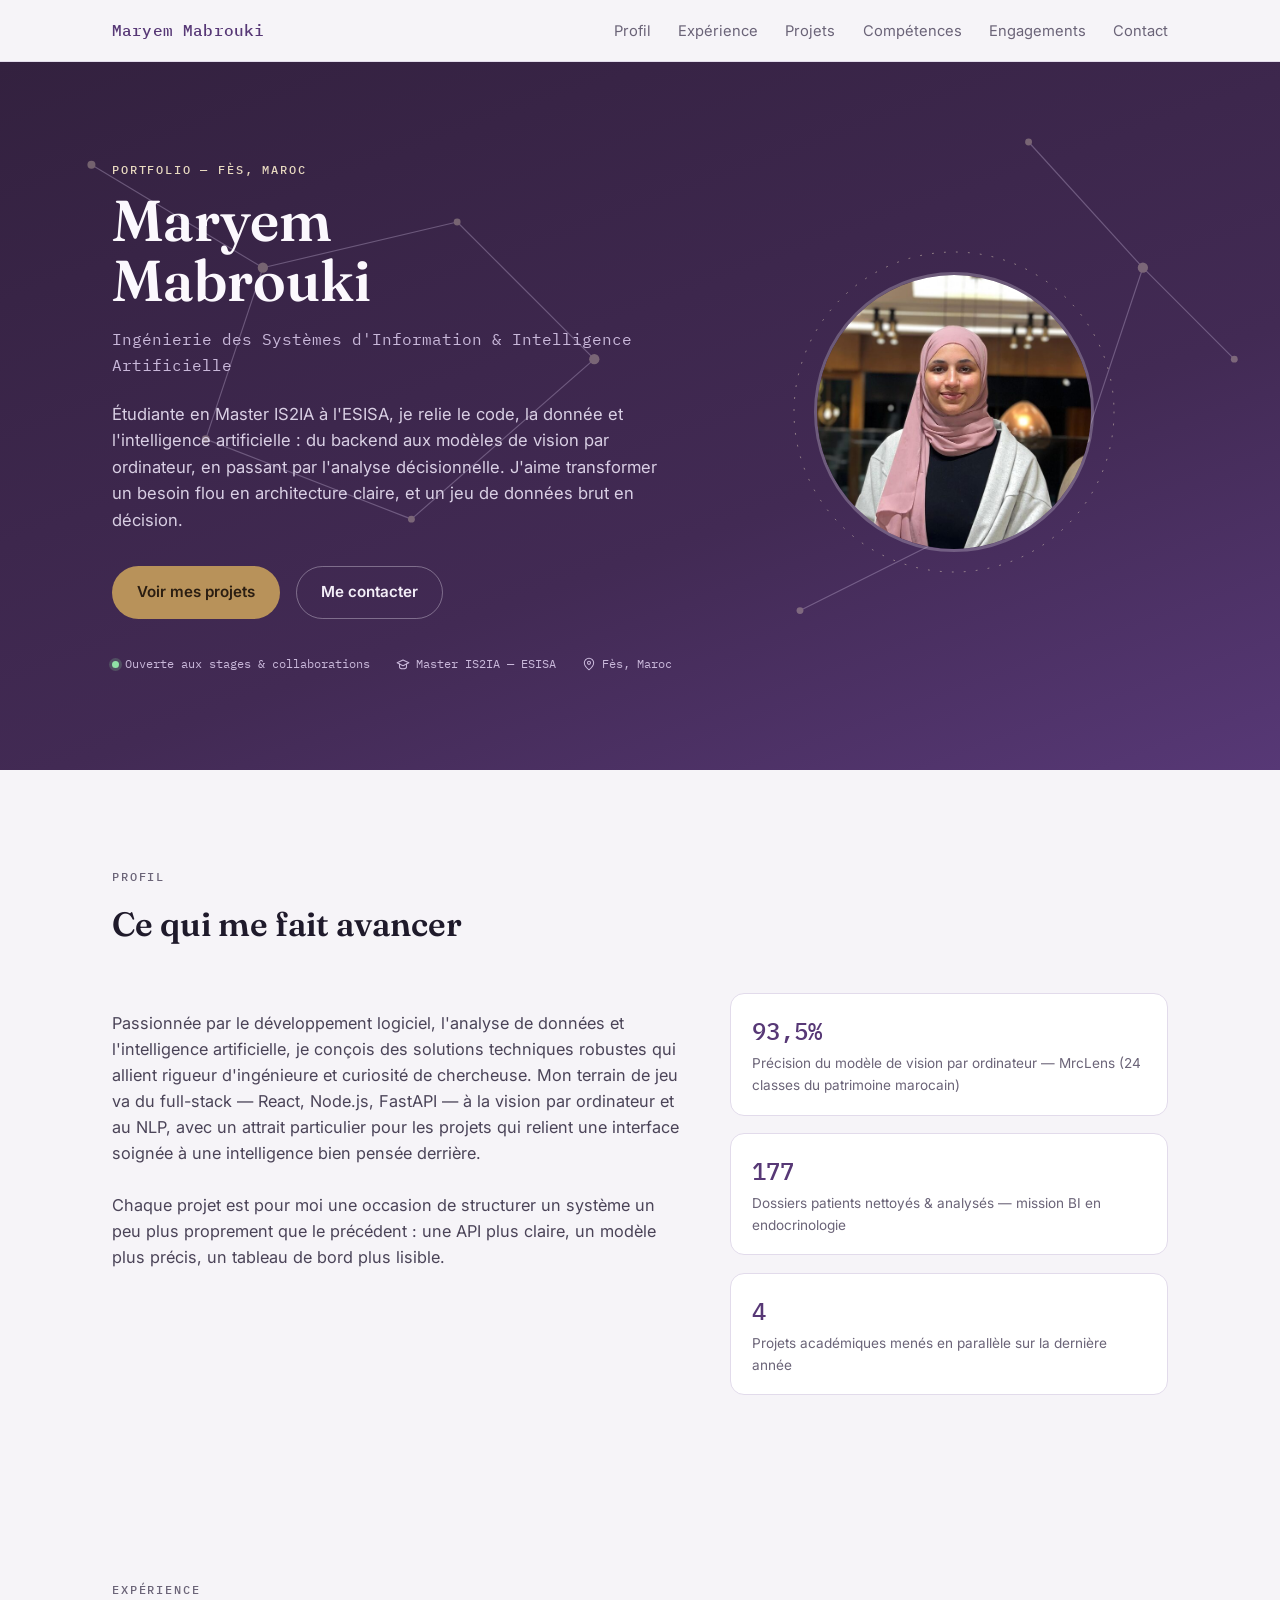
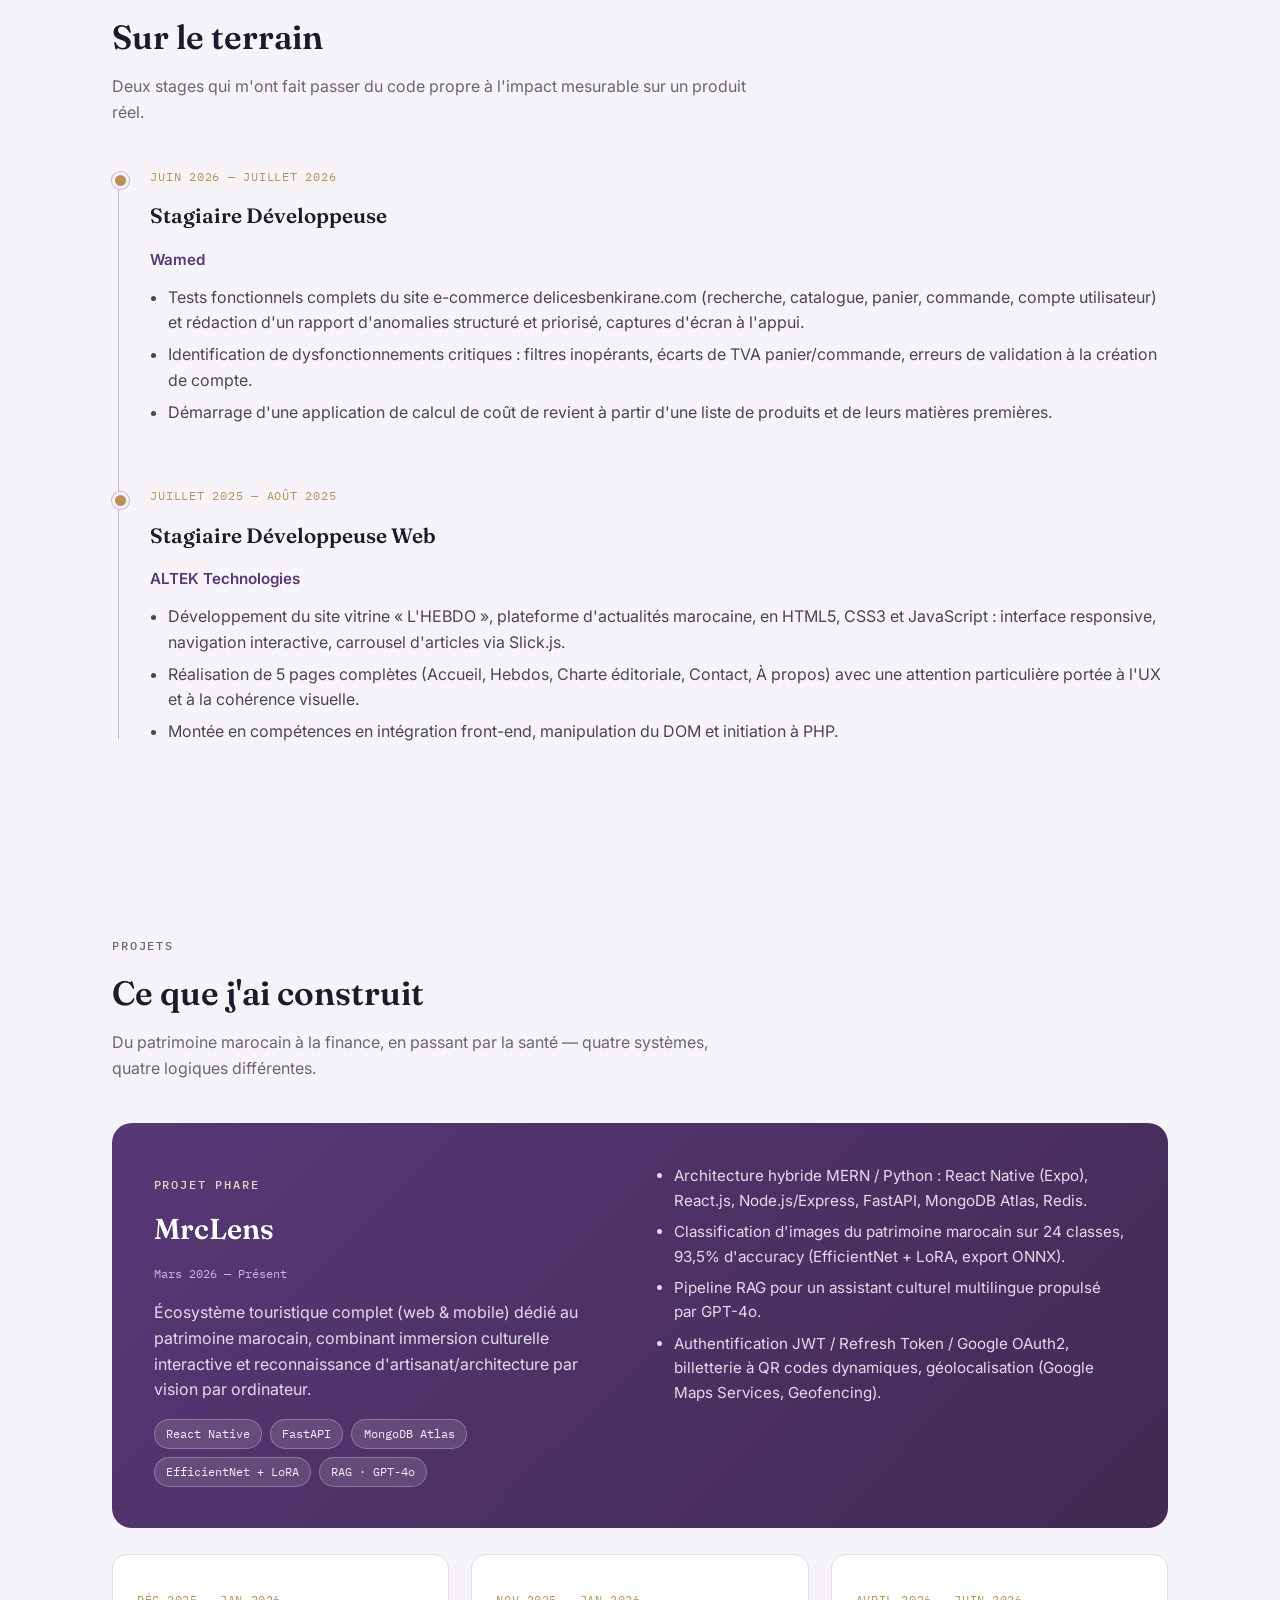
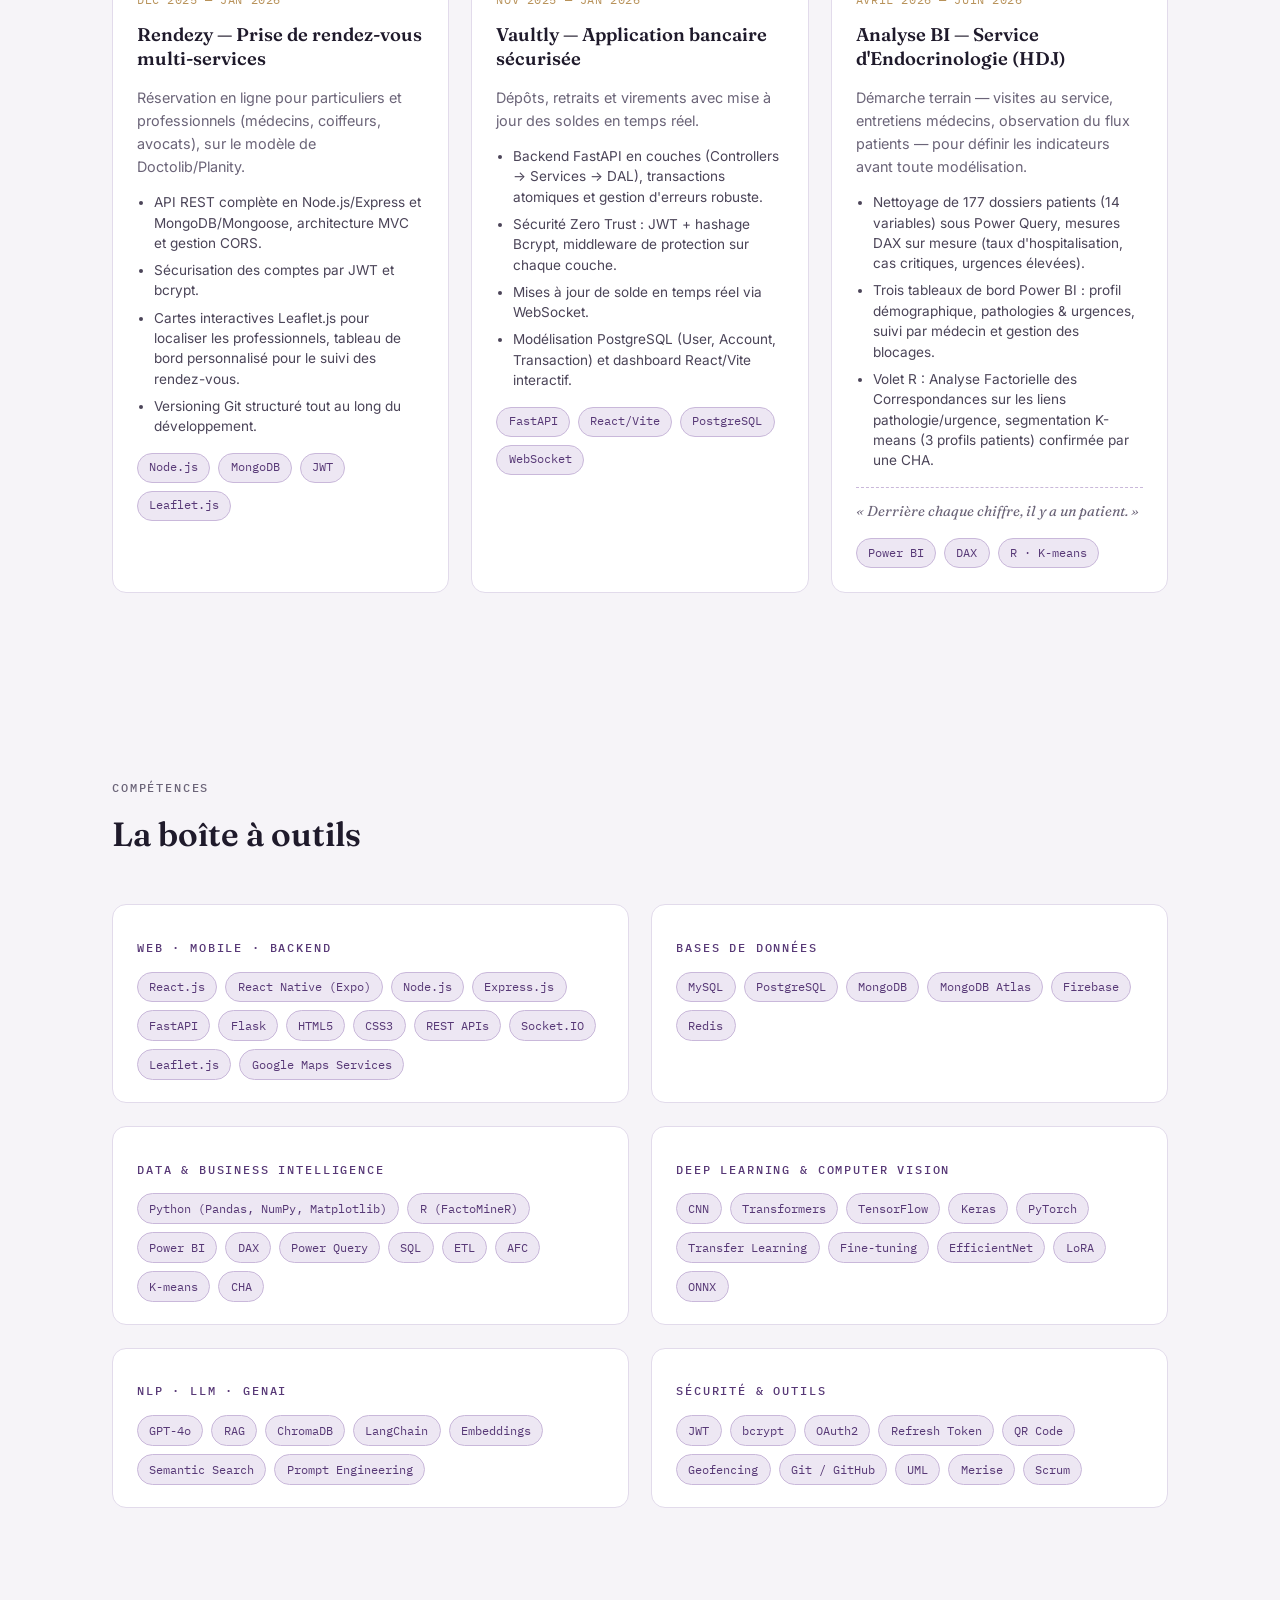
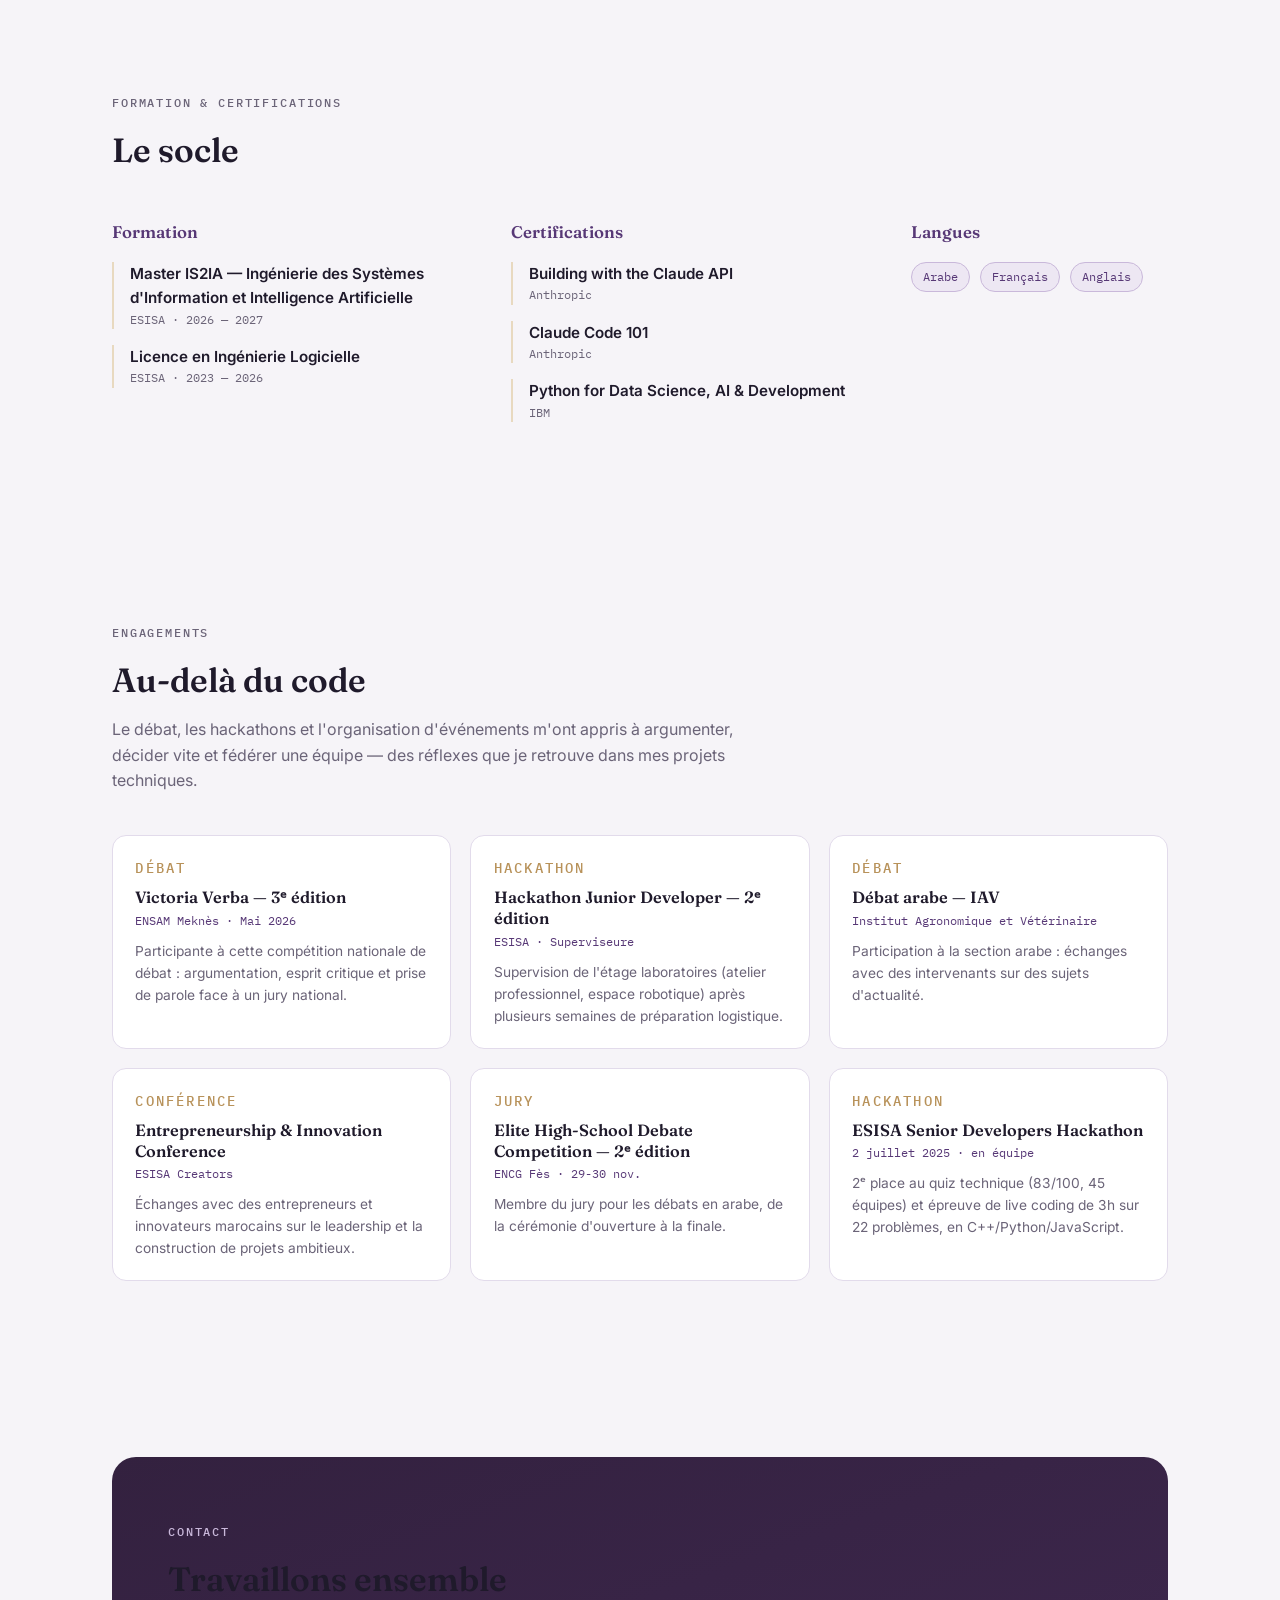
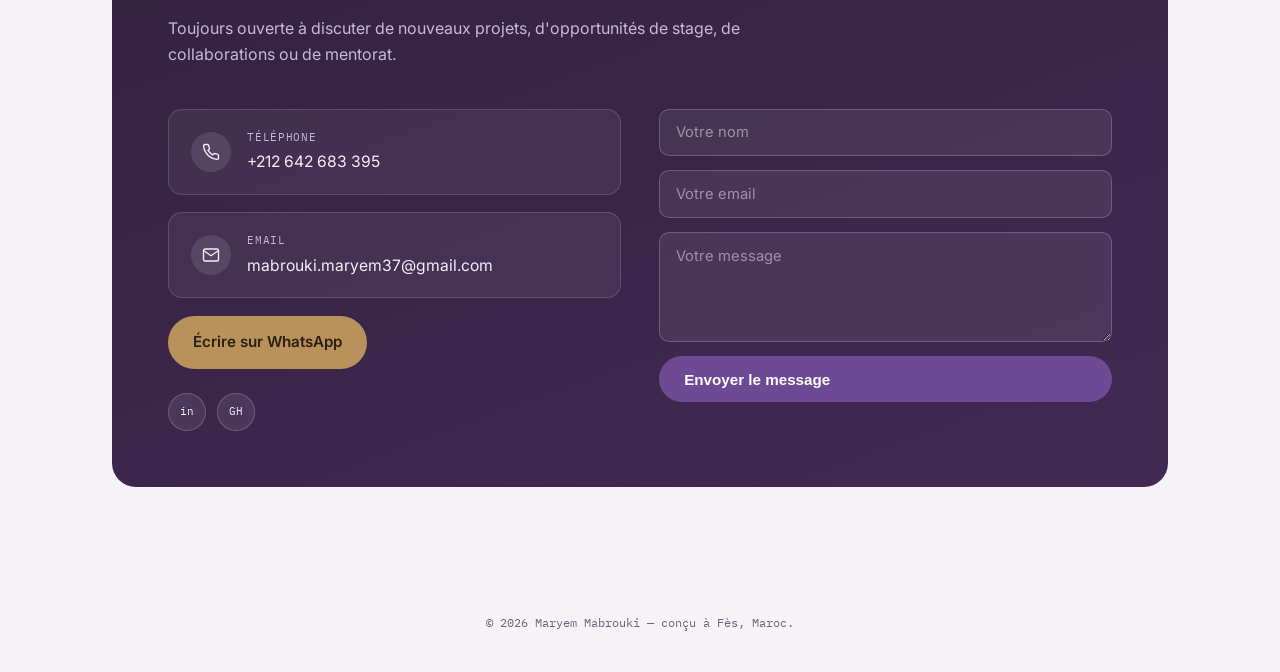
==== index.html @ 7a9a7b0c "Portfolio CV" ====
<!DOCTYPE html>
<html lang="fr">
<head>
<meta charset="UTF-8">
<meta name="viewport" content="width=device-width, initial-scale=1.0">
<title>Maryem Mabrouki — Portfolio</title>
<meta name="description" content="Maryem Mabrouki — Ingénierie des Systèmes d'Information & Intelligence Artificielle. Développement full-stack, computer vision, NLP/GenAI et Business Intelligence.">
<link rel="preconnect" href="https://fonts.googleapis.com">
<link rel="preconnect" href="https://fonts.gstatic.com" crossorigin>
<link href="https://fonts.googleapis.com/css2?family=Fraunces:opsz,wght@9..144,400;9..144,600;9..144,900&family=Inter:wght@400;500;600;700&family=IBM+Plex+Mono:wght@400;500&display=swap" rel="stylesheet">
<style>
  :root{
    --bg: #F6F4F8;
    --surface: #FFFFFF;
    --ink: #1F1A2B;
    --muted: #6B6478;
    --violet-deep: #33213F;
    --violet-deep-2: #422A54;
    --violet: #6E4A94;
    --violet-strong: #573876;
    --violet-soft: #C9B8DA;
    --violet-mist: #EDE7F3;
    --gold: #B8925A;
    --gold-soft: #E8D9C0;
    --line: #E2DBEB;
    --radius: 14px;
    --maxw: 1120px;
  }

  *{box-sizing:border-box;}
  html{scroll-behavior:smooth;}
  @media (prefers-reduced-motion: reduce){
    html{scroll-behavior:auto;}
    *{animation-duration:0.001ms !important; animation-iteration-count:1 !important; transition-duration:0.001ms !important;}
  }

  body{
    margin:0;
    background:var(--bg);
    color:var(--ink);
    font-family:'Inter', sans-serif;
    line-height:1.6;
    -webkit-font-smoothing:antialiased;
  }

  a{color:inherit;}
  img{max-width:100%; display:block;}

  .wrap{
    max-width:var(--maxw);
    margin:0 auto;
    padding:0 2rem;
  }

  .eyebrow{
    font-family:'IBM Plex Mono', monospace;
    font-size:0.72rem;
    letter-spacing:0.16em;
    text-transform:uppercase;
    color:var(--gold);
    font-weight:500;
  }

  h1,h2,h3{
    font-family:'Fraunces', serif;
    font-weight:600;
    margin:0;
    color:var(--ink);
  }

  section{padding:5.5rem 0;}

  /* ===== Focus visibility ===== */
  a:focus-visible, button:focus-visible, input:focus-visible, textarea:focus-visible{
    outline:2px solid var(--gold);
    outline-offset:3px;
  }

  /* ===== Nav ===== */
  .site-nav{
    position:sticky; top:0; z-index:50;
    background:rgba(246,244,248,0.86);
    backdrop-filter:blur(10px);
    border-bottom:1px solid var(--line);
  }
  .site-nav .wrap{
    display:flex; align-items:center; justify-content:space-between;
    padding-top:1.1rem; padding-bottom:1.1rem;
  }
  .brand{
    font-family:'IBM Plex Mono', monospace;
    font-weight:500;
    font-size:1rem;
    color:var(--violet-strong);
    text-decoration:none;
    letter-spacing:0.01em;
  }
  .nav-links{
    display:flex; gap:1.7rem; list-style:none; margin:0; padding:0;
  }
  .nav-links a{
    text-decoration:none;
    font-size:0.92rem;
    color:var(--muted);
    transition:color 0.2s;
  }
  .nav-links a:hover{color:var(--violet-strong);}
  .nav-toggle{
    display:none;
    align-items:center; justify-content:center;
    background:none; border:none; cursor:pointer;
    padding:0;
    color:var(--violet-strong);
  }

  /* ===== Hero ===== */
  .hero{
    position:relative;
    background:linear-gradient(160deg, var(--violet-deep) 0%, var(--violet-deep-2) 62%, var(--violet-strong) 100%);
    color:#F3EEF8;
    overflow:hidden;
    padding:5.5rem 0 6rem;
  }
  .hero .graph{
    position:absolute; inset:0;
    opacity:0.35;
    pointer-events:none;
  }
  .hero-grid{
    position:relative; z-index:2;
    display:grid;
    grid-template-columns: 1.15fr 0.85fr;
    gap:3rem;
    align-items:center;
  }
  .hero-copy .eyebrow{color:var(--gold-soft);}
  .hero-copy h1{
    font-size:3.6rem;
    line-height:1.04;
    margin:0.7rem 0 0.4rem;
    color:#FBF8FD;
  }
  .hero-role{
    font-family:'IBM Plex Mono', monospace;
    font-size:1rem;
    color:var(--violet-soft);
    margin-bottom:1.4rem;
  }
  .hero-copy p.lead{
    font-size:1.04rem;
    color:#D9CFE4;
    max-width:560px;
    margin-bottom:2rem;
  }
  .hero-cta{
    display:flex; gap:1rem; margin-bottom:2.2rem; flex-wrap:wrap;
  }
  .btn{
    display:inline-flex; align-items:center; gap:0.5rem;
    padding:0.85rem 1.5rem;
    border-radius:999px;
    font-size:0.95rem;
    font-weight:600;
    text-decoration:none;
    border:1px solid transparent;
    cursor:pointer;
    transition:transform 0.2s ease, background-color 0.2s ease, border-color 0.2s;
  }
  .btn-gold{
    background:var(--gold);
    color:#2B1E12;
  }
  .btn-gold:hover{background:#c9a172; transform:translateY(-2px);}
  .btn-ghost{
    background:transparent;
    border-color:rgba(243,238,248,0.35);
    color:#F3EEF8;
  }
  .btn-ghost:hover{border-color:#F3EEF8; transform:translateY(-2px);}
  .btn-violet{
    background:var(--violet);
    color:#fff;
  }
  .btn-violet:hover{background:var(--violet-strong); transform:translateY(-2px);}

  .hero-meta{
    display:flex; gap:1.6rem; flex-wrap:wrap;
    font-family:'IBM Plex Mono', monospace;
    font-size:0.78rem;
    color:var(--violet-soft);
  }
  .hero-meta span{display:flex; align-items:center; gap:0.4rem;}
  .dot-live{
    width:7px; height:7px; border-radius:50%; background:#8FE3A6;
    box-shadow:0 0 0 3px rgba(143,227,166,0.2);
  }

  .hero-photo-wrap{
    position:relative;
    justify-self:center;
    width:280px; height:280px;
  }
  .hero-photo-wrap svg.ring{
    position:absolute; inset:-26px;
    animation:spin 40s linear infinite;
  }
  @keyframes spin{ to{ transform:rotate(360deg);} }
  .hero-photo{
    width:280px; height:280px;
    border-radius:50%;
    overflow:hidden;
    border:3px solid rgba(243,238,248,0.25);
    position:relative; z-index:2;
  }
  .hero-photo img{width:100%; height:100%; object-fit:cover;}

  /* ===== Section headers ===== */
  .section-head{
    max-width:640px;
    margin-bottom:2.6rem;
  }
  .section-head h2{
    font-size:2.1rem;
    margin-top:0.5rem;
  }
  .section-head p{
    color:var(--muted);
    margin-top:0.6rem;
  }

  /* ===== Profil ===== */
  .profil-body{
    display:grid;
    grid-template-columns: 1.3fr 1fr;
    gap:3rem;
    align-items:start;
  }
  .profil-body p{
    font-size:1.02rem;
    color:#4B4458;
  }
  .signals{
    display:flex; flex-direction:column; gap:1.1rem;
  }
  .signal{
    background:var(--surface);
    border:1px solid var(--line);
    border-radius:var(--radius);
    padding:1.1rem 1.3rem;
  }
  .signal .num{
    font-family:'IBM Plex Mono', monospace;
    font-size:1.5rem;
    font-weight:500;
    color:var(--violet-strong);
  }
  .signal .lab{
    font-size:0.85rem;
    color:var(--muted);
    margin-top:0.2rem;
  }

  /* ===== Experience timeline ===== */
  .timeline{
    position:relative;
    padding-left:2.4rem;
  }
  .timeline::before{
    content:"";
    position:absolute; left:6px; top:6px; bottom:6px;
    width:1px;
    background:var(--violet-soft);
  }
  .tl-item{
    position:relative;
    padding-bottom:2.6rem;
  }
  .tl-item:last-child{padding-bottom:0;}
  .tl-item::before{
    content:"";
    position:absolute; left:-2.4rem; top:0.35rem;
    width:11px; height:11px; border-radius:50%;
    background:var(--gold);
    border:3px solid var(--bg);
    box-shadow:0 0 0 1px var(--violet-soft);
  }
  .tl-dates{
    font-family:'IBM Plex Mono', monospace;
    font-size:0.78rem;
    color:var(--gold);
    text-transform:uppercase;
    letter-spacing:0.06em;
  }
  .tl-item h3{
    font-size:1.3rem;
    margin:0.35rem 0 0.15rem;
  }
  .tl-item .org{
    color:var(--violet-strong);
    font-weight:600;
    font-size:0.95rem;
    margin-bottom:0.8rem;
  }
  .tl-item ul{
    margin:0; padding-left:1.1rem;
    color:#4B4458;
  }
  .tl-item li{margin-bottom:0.4rem;}

  /* ===== Projects ===== */
  .project-featured{
    background:linear-gradient(135deg, var(--violet-strong), var(--violet-deep-2));
    color:#F3EEF8;
    border-radius:20px;
    padding:2.6rem;
    margin-bottom:1.6rem;
    display:grid;
    grid-template-columns: 1fr 1fr;
    gap:2rem;
  }
  .project-featured .eyebrow{color:var(--gold-soft);}
  .project-featured h3{
    color:#fff;
    font-size:1.8rem;
    margin:0.5rem 0 0.3rem;
  }
  .project-featured .dates{
    font-family:'IBM Plex Mono', monospace;
    font-size:0.78rem;
    color:var(--violet-soft);
    margin-bottom:1rem;
  }
  .project-featured p.desc{color:#E4DBEE; margin-bottom:1rem;}
  .project-featured ul{margin:0 0 1.2rem; padding-left:1.1rem; color:#E4DBEE;}
  .project-featured li{margin-bottom:0.45rem; font-size:0.95rem;}

  .tag-row{display:flex; flex-wrap:wrap; gap:0.5rem;}
  .tag{
    font-family:'IBM Plex Mono', monospace;
    font-size:0.72rem;
    padding:0.3rem 0.7rem;
    border-radius:999px;
    background:rgba(255,255,255,0.12);
    color:#F3EEF8;
    border:1px solid rgba(255,255,255,0.25);
  }
  .tag.light{
    background:var(--violet-mist);
    color:var(--violet-strong);
    border:1px solid var(--violet-soft);
  }

  .project-grid{
    display:grid;
    grid-template-columns:repeat(3, 1fr);
    gap:1.4rem;
  }
  .project-card{
    background:var(--surface);
    border:1px solid var(--line);
    border-radius:var(--radius);
    padding:1.5rem;
    transition:transform 0.25s ease, box-shadow 0.25s ease;
  }
  .project-card:hover{
    transform:translateY(-4px);
    box-shadow:0 12px 28px rgba(51,33,63,0.1);
  }
  .project-card .dates{
    font-family:'IBM Plex Mono', monospace;
    font-size:0.72rem;
    color:var(--gold);
    text-transform:uppercase;
    letter-spacing:0.05em;
  }
  .project-card h3{
    font-size:1.15rem;
    margin:0.5rem 0 0.6rem;
    line-height:1.3;
  }
  .project-card p{
    font-size:0.9rem;
    color:var(--muted);
    margin-bottom:0.9rem;
  }
  .project-card ul{
    margin:0 0 1rem;
    padding-left:1.05rem;
    color:#4B4458;
  }
  .project-card li{
    font-size:0.85rem;
    margin-bottom:0.42rem;
    line-height:1.5;
  }
  .card-note{
    font-family:'Fraunces', serif;
    font-style:italic;
    font-size:0.88rem;
    color:var(--violet-strong);
    border-top:1px dashed var(--violet-soft);
    padding-top:0.8rem;
    margin-top:0.2rem;
  }

  /* ===== Skills ===== */
  .skills-grid{
    display:grid;
    grid-template-columns:repeat(2, 1fr);
    gap:1.4rem;
  }
  .skill-cat{
    background:var(--surface);
    border:1px solid var(--line);
    border-radius:var(--radius);
    padding:1.4rem 1.5rem;
  }
  .skill-cat .eyebrow{color:var(--violet-strong);}
  .skill-cat .tag-row{margin-top:0.9rem;}
  .skill-cat .tag.light{font-size:0.75rem;}

  /* ===== Engagements ===== */
  .activity-grid{
    display:grid;
    grid-template-columns:repeat(3, 1fr);
    gap:1.2rem;
  }
  .activity-card{
    background:var(--surface);
    border:1px solid var(--line);
    border-radius:var(--radius);
    padding:1.3rem 1.4rem;
    transition:transform 0.25s ease, box-shadow 0.25s ease;
  }
  .activity-card:hover{
    transform:translateY(-3px);
    box-shadow:0 10px 24px rgba(51,33,63,0.08);
  }
  .activity-card .eyebrow{color:var(--gold);}
  .activity-card h3{
    font-size:1.02rem;
    margin:0.5rem 0 0.2rem;
    line-height:1.3;
  }
  .activity-card .meta{
    font-family:'IBM Plex Mono', monospace;
    font-size:0.72rem;
    color:var(--violet-strong);
    margin-bottom:0.6rem;
  }
  .activity-card p{
    font-size:0.86rem;
    color:var(--muted);
    margin:0;
  }

  /* ===== Formation ===== */
  .formation-grid{
    display:grid;
    grid-template-columns:1fr 1fr 0.7fr;
    gap:2rem;
  }
  .formation-block h3{
    font-size:1.05rem;
    margin-bottom:1rem;
    color:var(--violet-strong);
  }
  .formation-block .item{
    margin-bottom:1rem;
    padding-left:1rem;
    border-left:2px solid var(--gold-soft);
  }
  .formation-block .item .role{font-weight:600; font-size:0.95rem;}
  .formation-block .item .dates{
    font-family:'IBM Plex Mono', monospace;
    font-size:0.72rem;
    color:var(--muted);
  }
  .lang-row{display:flex; gap:0.6rem; flex-wrap:wrap; margin-top:0.3rem;}

  /* ===== Contact ===== */
  .contact{
    background:linear-gradient(160deg, var(--violet-deep) 0%, var(--violet-deep-2) 100%);
    color:#F3EEF8;
    border-radius:24px;
    padding:3.5rem;
  }
  .contact .section-head p{color:var(--violet-soft);}
  .contact .eyebrow{color:var(--gold-soft);}
  .contact-grid{
    display:grid;
    grid-template-columns:1fr 1fr;
    gap:2.4rem;
  }
  .contact-cards{display:flex; flex-direction:column; gap:1.1rem;}
  .contact-card{
    background:rgba(255,255,255,0.06);
    border:1px solid rgba(255,255,255,0.14);
    border-radius:var(--radius);
    padding:1.2rem 1.4rem;
    display:flex; align-items:center; gap:1rem;
  }
  .contact-card .icon{
    width:40px; height:40px; border-radius:50%;
    background:rgba(255,255,255,0.1);
    display:flex; align-items:center; justify-content:center;
    flex-shrink:0;
  }
  .contact-card .info .label{
    font-family:'IBM Plex Mono', monospace;
    font-size:0.7rem;
    color:var(--violet-soft);
    text-transform:uppercase;
    letter-spacing:0.06em;
  }
  .contact-card .info .value{font-size:0.98rem; margin-top:0.15rem;}
  .contact-card .info a{text-decoration:none;}
  .contact-card .info a:hover{text-decoration:underline;}

  .social-row{display:flex; gap:0.7rem; margin-top:0.4rem;}
  .social-badge{
    width:38px; height:38px; border-radius:50%;
    background:rgba(255,255,255,0.08);
    border:1px solid rgba(255,255,255,0.2);
    display:flex; align-items:center; justify-content:center;
    text-decoration:none;
    font-family:'IBM Plex Mono', monospace;
    font-size:0.68rem;
    color:#F3EEF8;
    transition:background 0.2s;
  }
  .social-badge:hover{background:rgba(255,255,255,0.18);}

  .contact-form{display:flex; flex-direction:column; gap:0.9rem;}
  .contact-form input, .contact-form textarea{
    background:rgba(255,255,255,0.07);
    border:1px solid rgba(255,255,255,0.2);
    border-radius:10px;
    padding:0.85rem 1rem;
    color:#F3EEF8;
    font-family:'Inter', sans-serif;
    font-size:0.92rem;
  }
  .contact-form input::placeholder, .contact-form textarea::placeholder{color:rgba(243,238,248,0.5);}
  .contact-form textarea{min-height:110px; resize:vertical;}

  footer{
    text-align:center;
    padding:2.4rem 0;
    font-family:'IBM Plex Mono', monospace;
    font-size:0.78rem;
    color:var(--muted);
  }

  /* ===== Responsive ===== */
  @media (max-width:900px){
    .nav-links{
      position:absolute; top:100%; left:0; right:0;
      background:var(--bg);
      border-bottom:1px solid var(--line);
      flex-direction:column;
      padding:1rem 2rem 1.5rem;
      display:none;
      gap:1rem;
    }
    .nav-links.open{display:flex;}
    .nav-toggle{display:flex;}
    .hero-grid{grid-template-columns:1fr; text-align:center;}
    .hero-copy p.lead{margin-left:auto; margin-right:auto;}
    .hero-cta{justify-content:center;}
    .hero-meta{justify-content:center;}
    .hero-photo-wrap{justify-self:center; margin:0 auto;}
    .profil-body{grid-template-columns:1fr;}
    .project-featured{grid-template-columns:1fr;}
    .project-grid{grid-template-columns:1fr;}
    .skills-grid{grid-template-columns:1fr;}
    .activity-grid{grid-template-columns:1fr;}
    .formation-grid{grid-template-columns:1fr;}
    .contact-grid{grid-template-columns:1fr;}
    .contact{padding:2.2rem 1.5rem;}
    .hero-copy h1{font-size:2.6rem;}
    section{padding:3.6rem 0;}
  }
</style>
</head>
<body>

<nav class="site-nav">
  <div class="wrap">
    <a href="#top" class="brand">Maryem Mabrouki</a>
    <ul class="nav-links" id="navLinks">
      <li><a href="#profil">Profil</a></li>
      <li><a href="#experience">Expérience</a></li>
      <li><a href="#projets">Projets</a></li>
      <li><a href="#competences">Compétences</a></li>
      <li><a href="#engagements">Engagements</a></li>
      <li><a href="#contact">Contact</a></li>
    </ul>
    <button class="nav-toggle" id="navToggle" aria-label="Ouvrir le menu">
      <svg width="22" height="22" viewBox="0 0 24 24" fill="none" stroke="currentColor" stroke-width="2" stroke-linecap="round"><line x1="3" y1="6" x2="21" y2="6"/><line x1="3" y1="12" x2="21" y2="12"/><line x1="3" y1="18" x2="21" y2="18"/></svg>
    </button>
  </div>
</nav>

<header class="hero" id="top">
  <svg class="graph" viewBox="0 0 1120 620" preserveAspectRatio="none" aria-hidden="true">
    <g stroke="#C9B8DA" stroke-width="1">
      <line x1="80" y1="90" x2="230" y2="180" />
      <line x1="230" y1="180" x2="180" y2="330" />
      <line x1="230" y1="180" x2="400" y2="140" />
      <line x1="400" y1="140" x2="520" y2="260" />
      <line x1="180" y1="330" x2="360" y2="400" />
      <line x1="360" y1="400" x2="520" y2="260" />
      <line x1="900" y1="70" x2="1000" y2="180" />
      <line x1="1000" y1="180" x2="950" y2="330" />
      <line x1="1000" y1="180" x2="1080" y2="260" />
      <line x1="820" y1="420" x2="950" y2="330" />
      <line x1="820" y1="420" x2="700" y2="480" />
    </g>
    <g fill="#E8D9C0">
      <circle cx="80" cy="90" r="3.5"/>
      <circle cx="230" cy="180" r="4.5"/>
      <circle cx="180" cy="330" r="3.5"/>
      <circle cx="400" cy="140" r="3"/>
      <circle cx="520" cy="260" r="4.5"/>
      <circle cx="360" cy="400" r="3"/>
      <circle cx="900" cy="70" r="3"/>
      <circle cx="1000" cy="180" r="4.5"/>
      <circle cx="950" cy="330" r="3.5"/>
      <circle cx="1080" cy="260" r="3"/>
      <circle cx="820" cy="420" r="4"/>
      <circle cx="700" cy="480" r="3"/>
    </g>
  </svg>

  <div class="wrap hero-grid">
    <div class="hero-copy">
      <p class="eyebrow">Portfolio — Fès, Maroc</p>
      <h1>Maryem<br>Mabrouki</h1>
      <p class="hero-role">Ingénierie des Systèmes d'Information &amp; Intelligence Artificielle</p>
      <p class="lead">Étudiante en Master IS2IA à l'ESISA, je relie le code, la donnée et l'intelligence artificielle : du backend aux modèles de vision par ordinateur, en passant par l'analyse décisionnelle. J'aime transformer un besoin flou en architecture claire, et un jeu de données brut en décision.</p>
      <div class="hero-cta">
        <a href="#projets" class="btn btn-gold">Voir mes projets</a>
        <a href="#contact" class="btn btn-ghost">Me contacter</a>
      </div>
      <div class="hero-meta">
        <span><span class="dot-live"></span> Ouverte aux stages &amp; collaborations</span>
        <span><svg width="14" height="14" viewBox="0 0 24 24" fill="none" stroke="currentColor" stroke-width="1.8" stroke-linecap="round" stroke-linejoin="round"><path d="M22 10 12 5 2 10l10 5 10-5Z"/><path d="M6 12v5c0 1.5 3 3 6 3s6-1.5 6-3v-5"/></svg> Master IS2IA — ESISA</span>
        <span><svg width="14" height="14" viewBox="0 0 24 24" fill="none" stroke="currentColor" stroke-width="1.8" stroke-linecap="round" stroke-linejoin="round"><path d="M20 10c0 6-8 12-8 12s-8-6-8-12a8 8 0 0 1 16 0Z"/><circle cx="12" cy="10" r="2.6"/></svg> Fès, Maroc</span>
      </div>
    </div>
    <div class="hero-photo-wrap">
      <svg class="ring" viewBox="0 0 332 332" aria-hidden="true">
        <g fill="none" stroke="rgba(232,217,192,0.5)" stroke-width="1" stroke-dasharray="1 11" stroke-linecap="round">
          <circle cx="166" cy="166" r="160"/>
        </g>
      </svg>
      <div class="hero-photo">
        <img src="[data-uri]" alt="Photo de Maryem Mabrouki">
      </div>
    </div>
  </div>
</header>

<main>

  <section id="profil">
    <div class="wrap">
      <div class="section-head">
        <p class="eyebrow">Profil</p>
        <h2>Ce qui me fait avancer</h2>
      </div>
      <div class="profil-body">
        <p>Passionnée par le développement logiciel, l'analyse de données et l'intelligence artificielle, je conçois des solutions techniques robustes qui allient rigueur d'ingénieure et curiosité de chercheuse. Mon terrain de jeu va du full-stack — React, Node.js, FastAPI — à la vision par ordinateur et au NLP, avec un attrait particulier pour les projets qui relient une interface soignée à une intelligence bien pensée derrière.
        <br><br>
        Chaque projet est pour moi une occasion de structurer un système un peu plus proprement que le précédent : une API plus claire, un modèle plus précis, un tableau de bord plus lisible.</p>
        <div class="signals">
          <div class="signal">
            <div class="num">93,5%</div>
            <div class="lab">Précision du modèle de vision par ordinateur — MrcLens (24 classes du patrimoine marocain)</div>
          </div>
          <div class="signal">
            <div class="num">177</div>
            <div class="lab">Dossiers patients nettoyés &amp; analysés — mission BI en endocrinologie</div>
          </div>
          <div class="signal">
            <div class="num">4</div>
            <div class="lab">Projets académiques menés en parallèle sur la dernière année</div>
          </div>
        </div>
      </div>
    </div>
  </section>

  <section id="experience">
    <div class="wrap">
      <div class="section-head">
        <p class="eyebrow">Expérience</p>
        <h2>Sur le terrain</h2>
        <p>Deux stages qui m'ont fait passer du code propre à l'impact mesurable sur un produit réel.</p>
      </div>
      <div class="timeline">
        <div class="tl-item">
          <p class="tl-dates">Juin 2026 — Juillet 2026</p>
          <h3>Stagiaire Développeuse</h3>
          <p class="org">Wamed</p>
          <ul>
            <li>Tests fonctionnels complets du site e-commerce delicesbenkirane.com (recherche, catalogue, panier, commande, compte utilisateur) et rédaction d'un rapport d'anomalies structuré et priorisé, captures d'écran à l'appui.</li>
            <li>Identification de dysfonctionnements critiques : filtres inopérants, écarts de TVA panier/commande, erreurs de validation à la création de compte.</li>
            <li>Démarrage d'une application de calcul de coût de revient à partir d'une liste de produits et de leurs matières premières.</li>
          </ul>
        </div>
        <div class="tl-item">
          <p class="tl-dates">Juillet 2025 — Août 2025</p>
          <h3>Stagiaire Développeuse Web</h3>
          <p class="org">ALTEK Technologies</p>
          <ul>
            <li>Développement du site vitrine « L'HEBDO », plateforme d'actualités marocaine, en HTML5, CSS3 et JavaScript : interface responsive, navigation interactive, carrousel d'articles via Slick.js.</li>
            <li>Réalisation de 5 pages complètes (Accueil, Hebdos, Charte éditoriale, Contact, À propos) avec une attention particulière portée à l'UX et à la cohérence visuelle.</li>
            <li>Montée en compétences en intégration front-end, manipulation du DOM et initiation à PHP.</li>
          </ul>
        </div>
      </div>
    </div>
  </section>

  <section id="projets">
    <div class="wrap">
      <div class="section-head">
        <p class="eyebrow">Projets</p>
        <h2>Ce que j'ai construit</h2>
        <p>Du patrimoine marocain à la finance, en passant par la santé — quatre systèmes, quatre logiques différentes.</p>
      </div>

      <div class="project-featured">
        <div>
          <p class="eyebrow">Projet phare</p>
          <h3>MrcLens</h3>
          <p class="dates">Mars 2026 — Présent</p>
          <p class="desc">Écosystème touristique complet (web &amp; mobile) dédié au patrimoine marocain, combinant immersion culturelle interactive et reconnaissance d'artisanat/architecture par vision par ordinateur.</p>
          <div class="tag-row">
            <span class="tag">React Native</span>
            <span class="tag">FastAPI</span>
            <span class="tag">MongoDB Atlas</span>
            <span class="tag">EfficientNet + LoRA</span>
            <span class="tag">RAG · GPT-4o</span>
          </div>
        </div>
        <div>
          <ul>
            <li>Architecture hybride MERN / Python : React Native (Expo), React.js, Node.js/Express, FastAPI, MongoDB Atlas, Redis.</li>
            <li>Classification d'images du patrimoine marocain sur 24 classes, 93,5% d'accuracy (EfficientNet + LoRA, export ONNX).</li>
            <li>Pipeline RAG pour un assistant culturel multilingue propulsé par GPT-4o.</li>
            <li>Authentification JWT / Refresh Token / Google OAuth2, billetterie à QR codes dynamiques, géolocalisation (Google Maps Services, Geofencing).</li>
          </ul>
        </div>
      </div>

      <div class="project-grid">
        <div class="project-card">
          <p class="dates">Déc 2025 — Jan 2026</p>
          <h3>Rendezy — Prise de rendez-vous multi-services</h3>
          <p>Réservation en ligne pour particuliers et professionnels (médecins, coiffeurs, avocats), sur le modèle de Doctolib/Planity.</p>
          <ul>
            <li>API REST complète en Node.js/Express et MongoDB/Mongoose, architecture MVC et gestion CORS.</li>
            <li>Sécurisation des comptes par JWT et bcrypt.</li>
            <li>Cartes interactives Leaflet.js pour localiser les professionnels, tableau de bord personnalisé pour le suivi des rendez-vous.</li>
            <li>Versioning Git structuré tout au long du développement.</li>
          </ul>
          <div class="tag-row">
            <span class="tag light">Node.js</span>
            <span class="tag light">MongoDB</span>
            <span class="tag light">JWT</span>
            <span class="tag light">Leaflet.js</span>
          </div>
        </div>
        <div class="project-card">
          <p class="dates">Nov 2025 — Jan 2026</p>
          <h3>Vaultly — Application bancaire sécurisée</h3>
          <p>Dépôts, retraits et virements avec mise à jour des soldes en temps réel.</p>
          <ul>
            <li>Backend FastAPI en couches (Controllers → Services → DAL), transactions atomiques et gestion d'erreurs robuste.</li>
            <li>Sécurité Zero Trust : JWT + hashage Bcrypt, middleware de protection sur chaque couche.</li>
            <li>Mises à jour de solde en temps réel via WebSocket.</li>
            <li>Modélisation PostgreSQL (User, Account, Transaction) et dashboard React/Vite interactif.</li>
          </ul>
          <div class="tag-row">
            <span class="tag light">FastAPI</span>
            <span class="tag light">React/Vite</span>
            <span class="tag light">PostgreSQL</span>
            <span class="tag light">WebSocket</span>
          </div>
        </div>
        <div class="project-card">
          <p class="dates">Avril 2026 — Juin 2026</p>
          <h3>Analyse BI — Service d'Endocrinologie (HDJ)</h3>
          <p>Démarche terrain — visites au service, entretiens médecins, observation du flux patients — pour définir les indicateurs avant toute modélisation.</p>
          <ul>
            <li>Nettoyage de 177 dossiers patients (14 variables) sous Power Query, mesures DAX sur mesure (taux d'hospitalisation, cas critiques, urgences élevées).</li>
            <li>Trois tableaux de bord Power BI : profil démographique, pathologies &amp; urgences, suivi par médecin et gestion des blocages.</li>
            <li>Volet R : Analyse Factorielle des Correspondances sur les liens pathologie/urgence, segmentation K-means (3 profils patients) confirmée par une CHA.</li>
          </ul>
          <p class="card-note">« Derrière chaque chiffre, il y a un patient. »</p>
          <div class="tag-row">
            <span class="tag light">Power BI</span>
            <span class="tag light">DAX</span>
            <span class="tag light">R · K-means</span>
          </div>
        </div>
      </div>
    </div>
  </section>

  <section id="competences">
    <div class="wrap">
      <div class="section-head">
        <p class="eyebrow">Compétences</p>
        <h2>La boîte à outils</h2>
      </div>
      <div class="skills-grid">
        <div class="skill-cat">
          <p class="eyebrow">Web · Mobile · Backend</p>
          <div class="tag-row">
            <span class="tag light">React.js</span><span class="tag light">React Native (Expo)</span><span class="tag light">Node.js</span><span class="tag light">Express.js</span><span class="tag light">FastAPI</span><span class="tag light">Flask</span><span class="tag light">HTML5</span><span class="tag light">CSS3</span><span class="tag light">REST APIs</span><span class="tag light">Socket.IO</span><span class="tag light">Leaflet.js</span><span class="tag light">Google Maps Services</span>
          </div>
        </div>
        <div class="skill-cat">
          <p class="eyebrow">Bases de données</p>
          <div class="tag-row">
            <span class="tag light">MySQL</span><span class="tag light">PostgreSQL</span><span class="tag light">MongoDB</span><span class="tag light">MongoDB Atlas</span><span class="tag light">Firebase</span><span class="tag light">Redis</span>
          </div>
        </div>
        <div class="skill-cat">
          <p class="eyebrow">Data &amp; Business Intelligence</p>
          <div class="tag-row">
            <span class="tag light">Python (Pandas, NumPy, Matplotlib)</span><span class="tag light">R (FactoMineR)</span><span class="tag light">Power BI</span><span class="tag light">DAX</span><span class="tag light">Power Query</span><span class="tag light">SQL</span><span class="tag light">ETL</span><span class="tag light">AFC</span><span class="tag light">K-means</span><span class="tag light">CHA</span>
          </div>
        </div>
        <div class="skill-cat">
          <p class="eyebrow">Deep Learning &amp; Computer Vision</p>
          <div class="tag-row">
            <span class="tag light">CNN</span><span class="tag light">Transformers</span><span class="tag light">TensorFlow</span><span class="tag light">Keras</span><span class="tag light">PyTorch</span><span class="tag light">Transfer Learning</span><span class="tag light">Fine-tuning</span><span class="tag light">EfficientNet</span><span class="tag light">LoRA</span><span class="tag light">ONNX</span>
          </div>
        </div>
        <div class="skill-cat">
          <p class="eyebrow">NLP · LLM · GenAI</p>
          <div class="tag-row">
            <span class="tag light">GPT-4o</span><span class="tag light">RAG</span><span class="tag light">ChromaDB</span><span class="tag light">LangChain</span><span class="tag light">Embeddings</span><span class="tag light">Semantic Search</span><span class="tag light">Prompt Engineering</span>
          </div>
        </div>
        <div class="skill-cat">
          <p class="eyebrow">Sécurité &amp; Outils</p>
          <div class="tag-row">
            <span class="tag light">JWT</span><span class="tag light">bcrypt</span><span class="tag light">OAuth2</span><span class="tag light">Refresh Token</span><span class="tag light">QR Code</span><span class="tag light">Geofencing</span><span class="tag light">Git / GitHub</span><span class="tag light">UML</span><span class="tag light">Merise</span><span class="tag light">Scrum</span>
          </div>
        </div>
      </div>
    </div>
  </section>

  <section id="formation">
    <div class="wrap">
      <div class="section-head">
        <p class="eyebrow">Formation &amp; certifications</p>
        <h2>Le socle</h2>
      </div>
      <div class="formation-grid">
        <div class="formation-block">
          <h3>Formation</h3>
          <div class="item">
            <div class="role">Master IS2IA — Ingénierie des Systèmes d'Information et Intelligence Artificielle</div>
            <div class="dates">ESISA · 2026 — 2027</div>
          </div>
          <div class="item">
            <div class="role">Licence en Ingénierie Logicielle</div>
            <div class="dates">ESISA · 2023 — 2026</div>
          </div>
        </div>
        <div class="formation-block">
          <h3>Certifications</h3>
          <div class="item">
            <div class="role">Building with the Claude API</div>
            <div class="dates">Anthropic</div>
          </div>
          <div class="item">
            <div class="role">Claude Code 101</div>
            <div class="dates">Anthropic</div>
          </div>
          <div class="item">
            <div class="role">Python for Data Science, AI &amp; Development</div>
            <div class="dates">IBM</div>
          </div>
        </div>
        <div class="formation-block">
          <h3>Langues</h3>
          <div class="lang-row">
            <span class="tag light">Arabe</span>
            <span class="tag light">Français</span>
            <span class="tag light">Anglais</span>
          </div>
        </div>
      </div>
    </div>
  </section>

  <section id="engagements">
    <div class="wrap">
      <div class="section-head">
        <p class="eyebrow">Engagements</p>
        <h2>Au-delà du code</h2>
        <p>Le débat, les hackathons et l'organisation d'événements m'ont appris à argumenter, décider vite et fédérer une équipe — des réflexes que je retrouve dans mes projets techniques.</p>
      </div>
      <div class="activity-grid">
        <div class="activity-card">
          <p class="eyebrow">Débat</p>
          <h3>Victoria Verba — 3ᵉ édition</h3>
          <p class="meta">ENSAM Meknès · Mai 2026</p>
          <p>Participante à cette compétition nationale de débat : argumentation, esprit critique et prise de parole face à un jury national.</p>
        </div>
        <div class="activity-card">
          <p class="eyebrow">Hackathon</p>
          <h3>Hackathon Junior Developer — 2ᵉ édition</h3>
          <p class="meta">ESISA · Superviseure</p>
          <p>Supervision de l'étage laboratoires (atelier professionnel, espace robotique) après plusieurs semaines de préparation logistique.</p>
        </div>
        <div class="activity-card">
          <p class="eyebrow">Débat</p>
          <h3>Débat arabe — IAV</h3>
          <p class="meta">Institut Agronomique et Vétérinaire</p>
          <p>Participation à la section arabe : échanges avec des intervenants sur des sujets d'actualité.</p>
        </div>
        <div class="activity-card">
          <p class="eyebrow">Conférence</p>
          <h3>Entrepreneurship &amp; Innovation Conference</h3>
          <p class="meta">ESISA Creators</p>
          <p>Échanges avec des entrepreneurs et innovateurs marocains sur le leadership et la construction de projets ambitieux.</p>
        </div>
        <div class="activity-card">
          <p class="eyebrow">Jury</p>
          <h3>Elite High-School Debate Competition — 2ᵉ édition</h3>
          <p class="meta">ENCG Fès · 29-30 nov.</p>
          <p>Membre du jury pour les débats en arabe, de la cérémonie d'ouverture à la finale.</p>
        </div>
        <div class="activity-card">
          <p class="eyebrow">Hackathon</p>
          <h3>ESISA Senior Developers Hackathon</h3>
          <p class="meta">2 juillet 2025 · en équipe</p>
          <p>2ᵉ place au quiz technique (83/100, 45 équipes) et épreuve de live coding de 3h sur 22 problèmes, en C++/Python/JavaScript.</p>
        </div>
      </div>
    </div>
  </section>

  <section id="contact">
    <div class="wrap">
      <div class="contact">
        <div class="section-head">
          <p class="eyebrow">Contact</p>
          <h2>Travaillons ensemble</h2>
          <p>Toujours ouverte à discuter de nouveaux projets, d'opportunités de stage, de collaborations ou de mentorat.</p>
        </div>
        <div class="contact-grid">
          <div class="contact-cards">
            <div class="contact-card">
              <div class="icon">
                <svg width="18" height="18" viewBox="0 0 24 24" fill="none" stroke="#F3EEF8" stroke-width="1.8"><path d="M22 16.92v3a2 2 0 0 1-2.18 2 19.79 19.79 0 0 1-8.63-3.07 19.5 19.5 0 0 1-6-6 19.79 19.79 0 0 1-3.07-8.67A2 2 0 0 1 4.11 2h3a2 2 0 0 1 2 1.72c.127.96.361 1.903.7 2.81a2 2 0 0 1-.45 2.11L8.09 9.91a16 16 0 0 0 6 6l1.27-1.27a2 2 0 0 1 2.11-.45c.907.339 1.85.573 2.81.7A2 2 0 0 1 22 16.92z"/></svg>
              </div>
              <div class="info">
                <div class="label">Téléphone</div>
                <div class="value"><a href="tel:+212642683395">+212 642 683 395</a></div>
              </div>
            </div>
            <div class="contact-card">
              <div class="icon">
                <svg width="18" height="18" viewBox="0 0 24 24" fill="none" stroke="#F3EEF8" stroke-width="1.8"><path d="M4 4h16v16H4z" stroke="none"/><path d="M22 6l-10 7L2 6"/><rect x="2" y="4" width="20" height="16" rx="2"/></svg>
              </div>
              <div class="info">
                <div class="label">Email</div>
                <div class="value"><a href="mailto:mabrouki.maryem37@gmail.com">mabrouki.maryem37@gmail.com</a></div>
              </div>
            </div>
            <a href="https://wa.me/212642683395" class="btn btn-gold" style="width:fit-content;">Écrire sur WhatsApp</a>
            <div class="social-row">
              <a class="social-badge" href="https://linkedin.com/in/maryem-mabrouki-0058942a5" target="_blank" rel="noopener" aria-label="LinkedIn">in</a>
              <a class="social-badge" href="https://github.com/maryemmabrouki" target="_blank" rel="noopener" aria-label="GitHub">GH</a>
            </div>
          </div>
          <form class="contact-form" onsubmit="return sendMail(event)">
            <input type="text" id="cName" placeholder="Votre nom" required>
            <input type="email" id="cEmail" placeholder="Votre email" required>
            <textarea id="cMsg" placeholder="Votre message" required></textarea>
            <button type="submit" class="btn btn-violet">Envoyer le message</button>
          </form>
        </div>
      </div>
    </div>
  </section>

</main>

<footer>
  © 2026 Maryem Mabrouki — conçu à Fès, Maroc.
</footer>

<script>
  document.getElementById('navToggle').addEventListener('click', function(){
    document.getElementById('navLinks').classList.toggle('open');
  });
  document.querySelectorAll('.nav-links a').forEach(function(link){
    link.addEventListener('click', function(){
      document.getElementById('navLinks').classList.remove('open');
    });
  });
  function sendMail(e){
    e.preventDefault();
    var name = document.getElementById('cName').value;
    var email = document.getElementById('cEmail').value;
    var msg = document.getElementById('cMsg').value;
    var subject = encodeURIComponent('Contact portfolio — ' + name);
    var body = encodeURIComponent(msg + '\n\n— ' + name + ' (' + email + ')');
    window.location.href = 'mailto:mabrouki.maryem37@gmail.com?subject=' + subject + '&body=' + body;
    return false;
  }
</script>

</body>
</html>
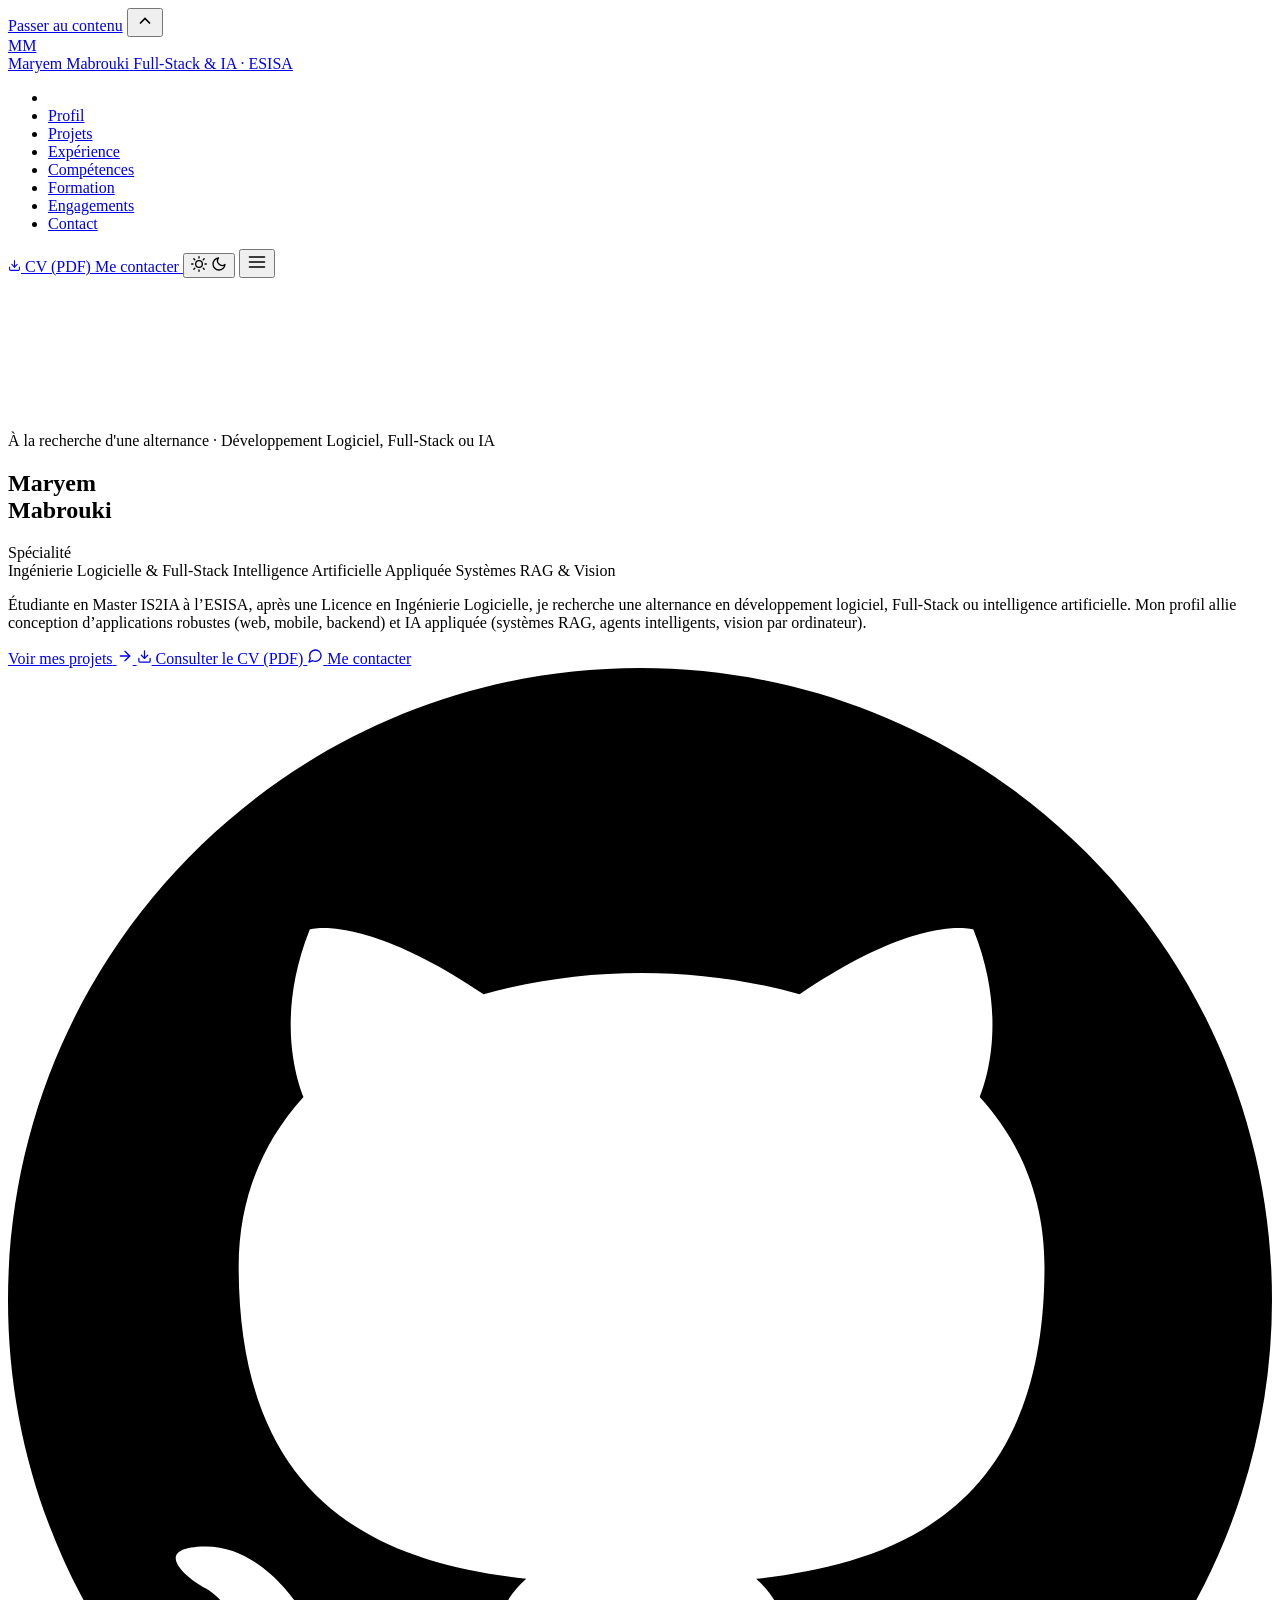
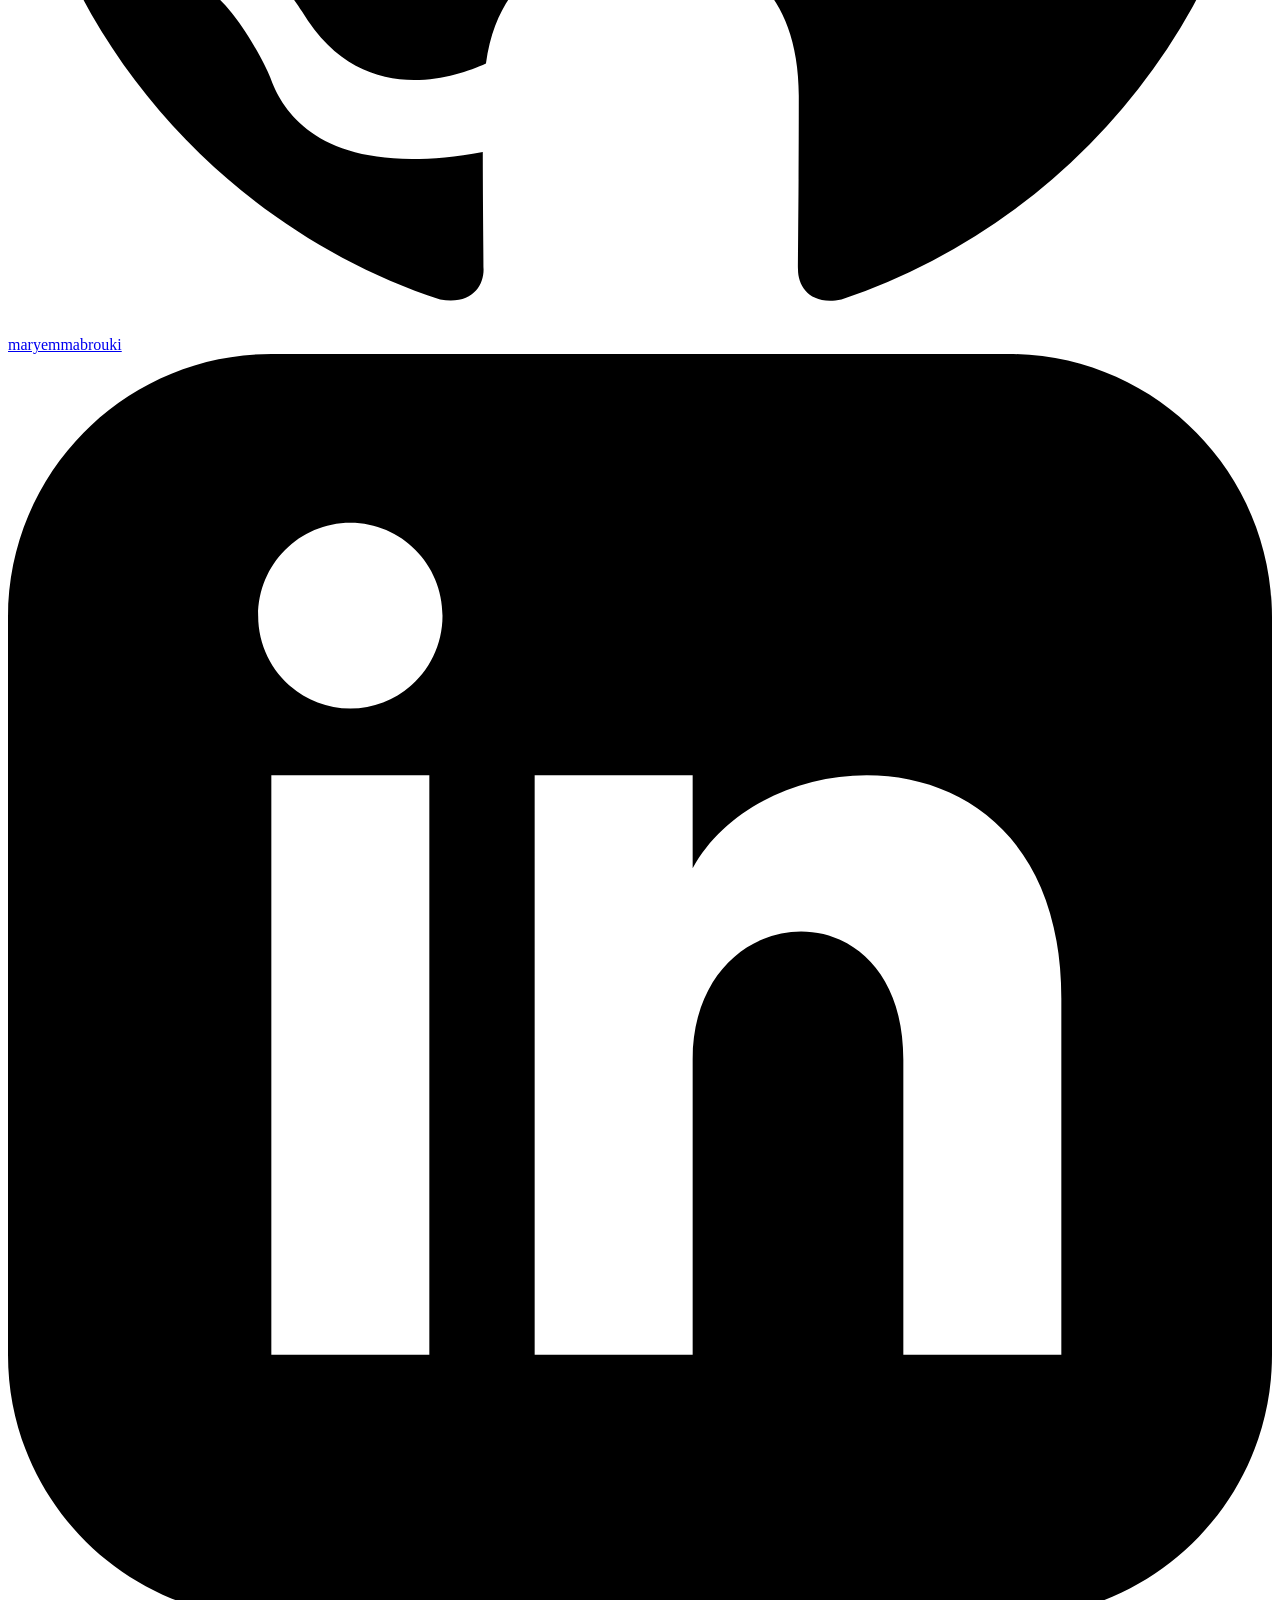
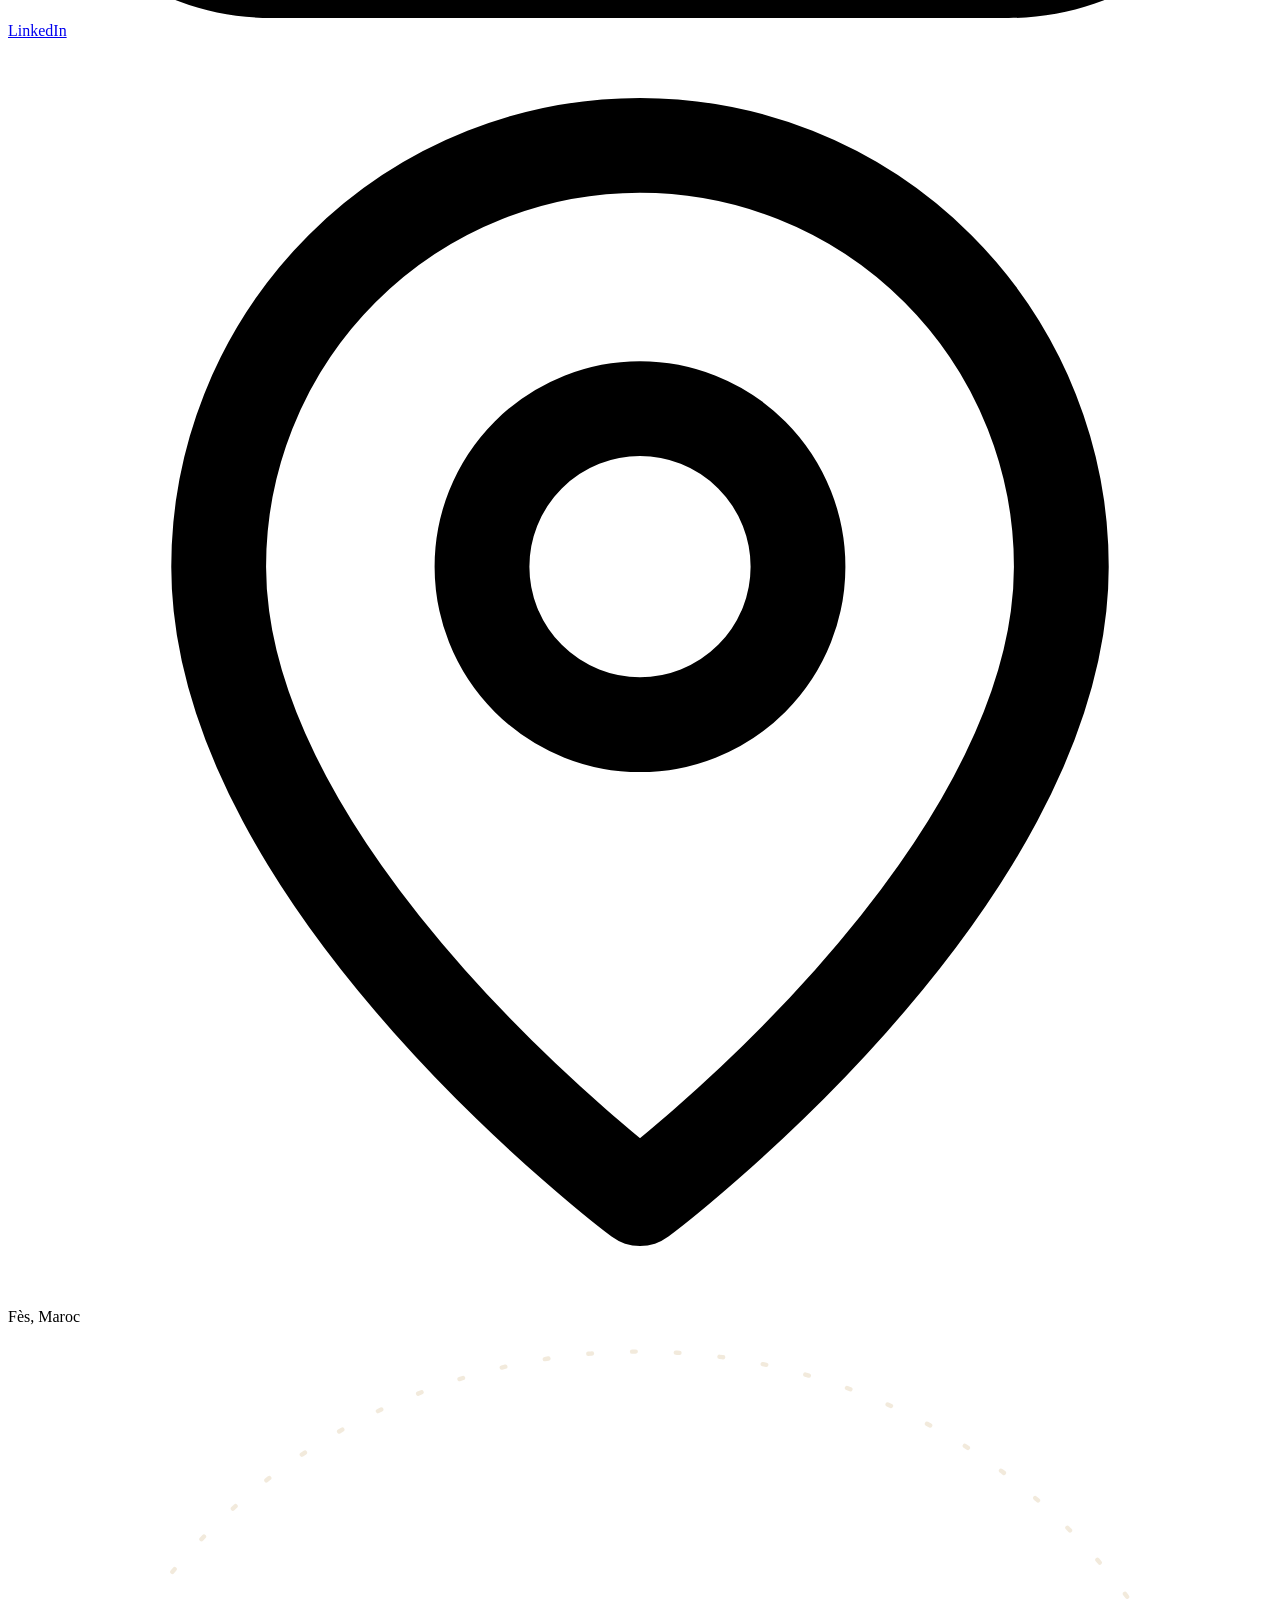
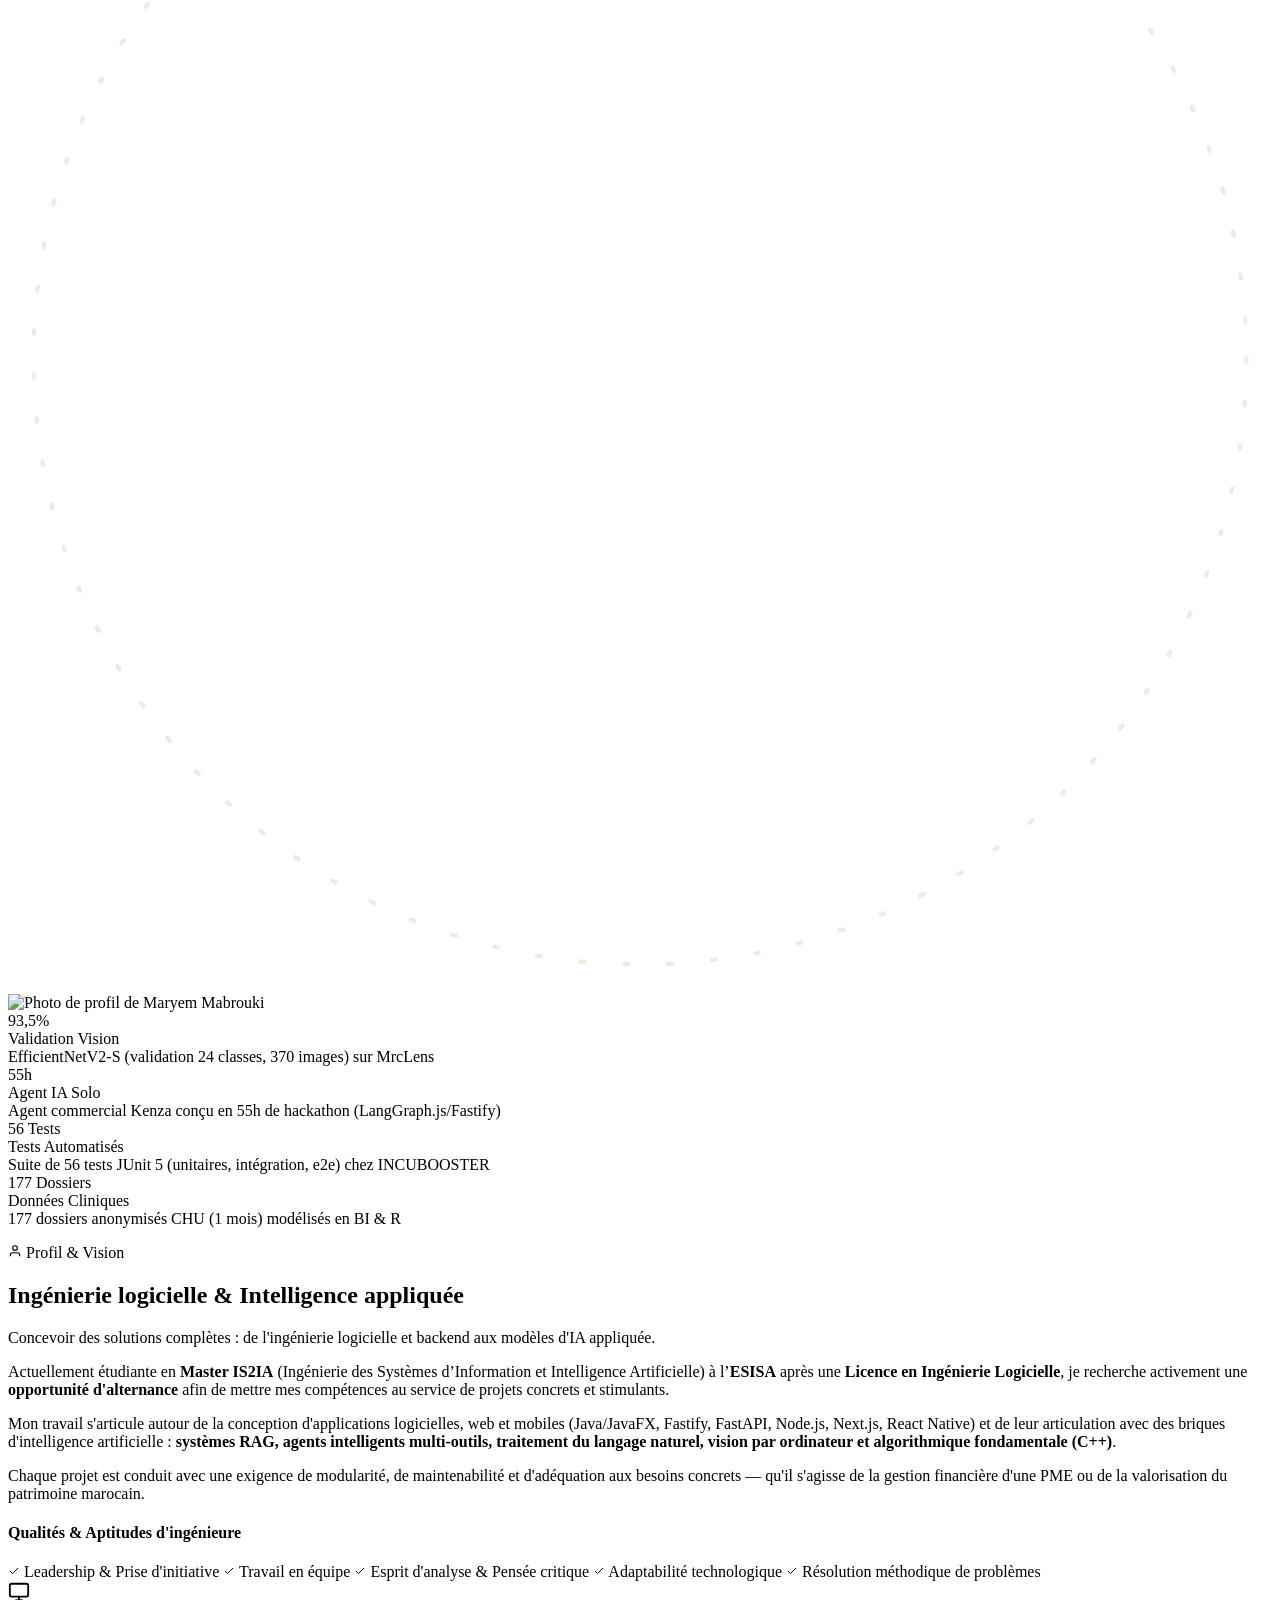
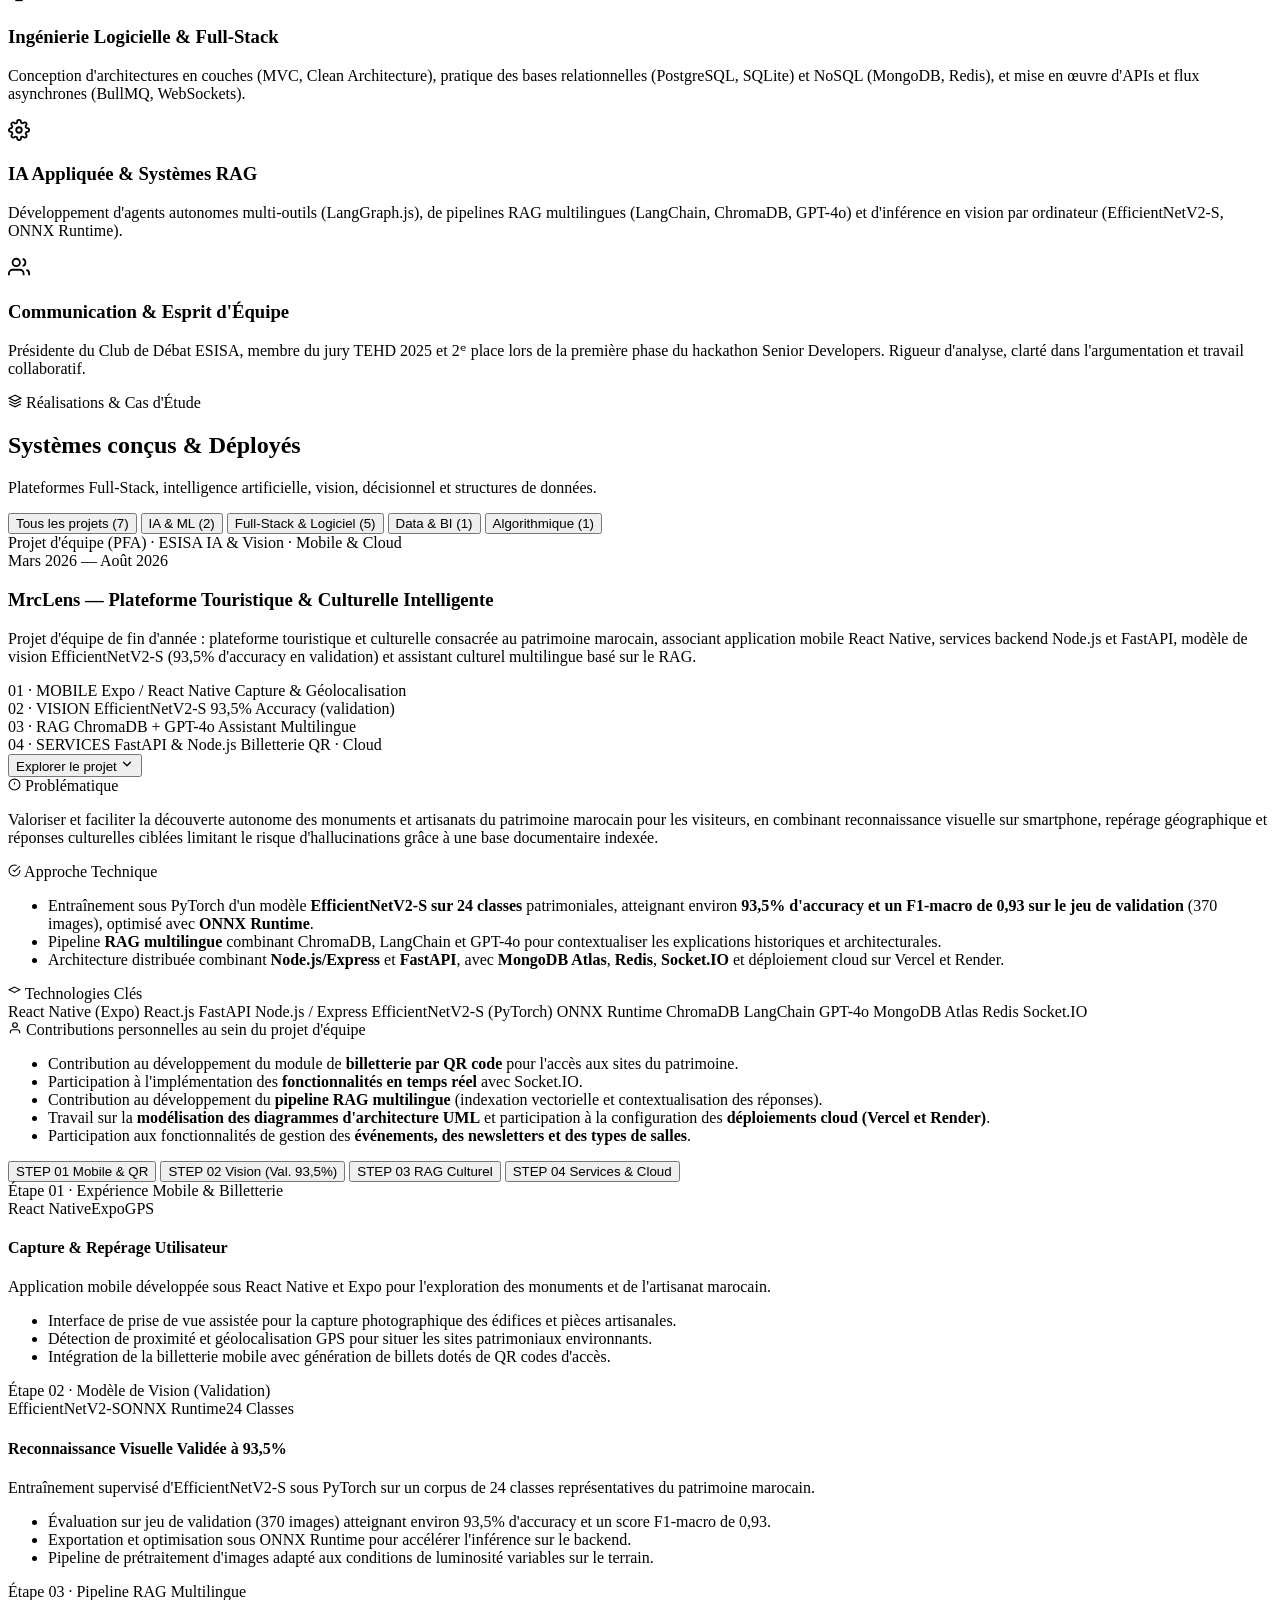
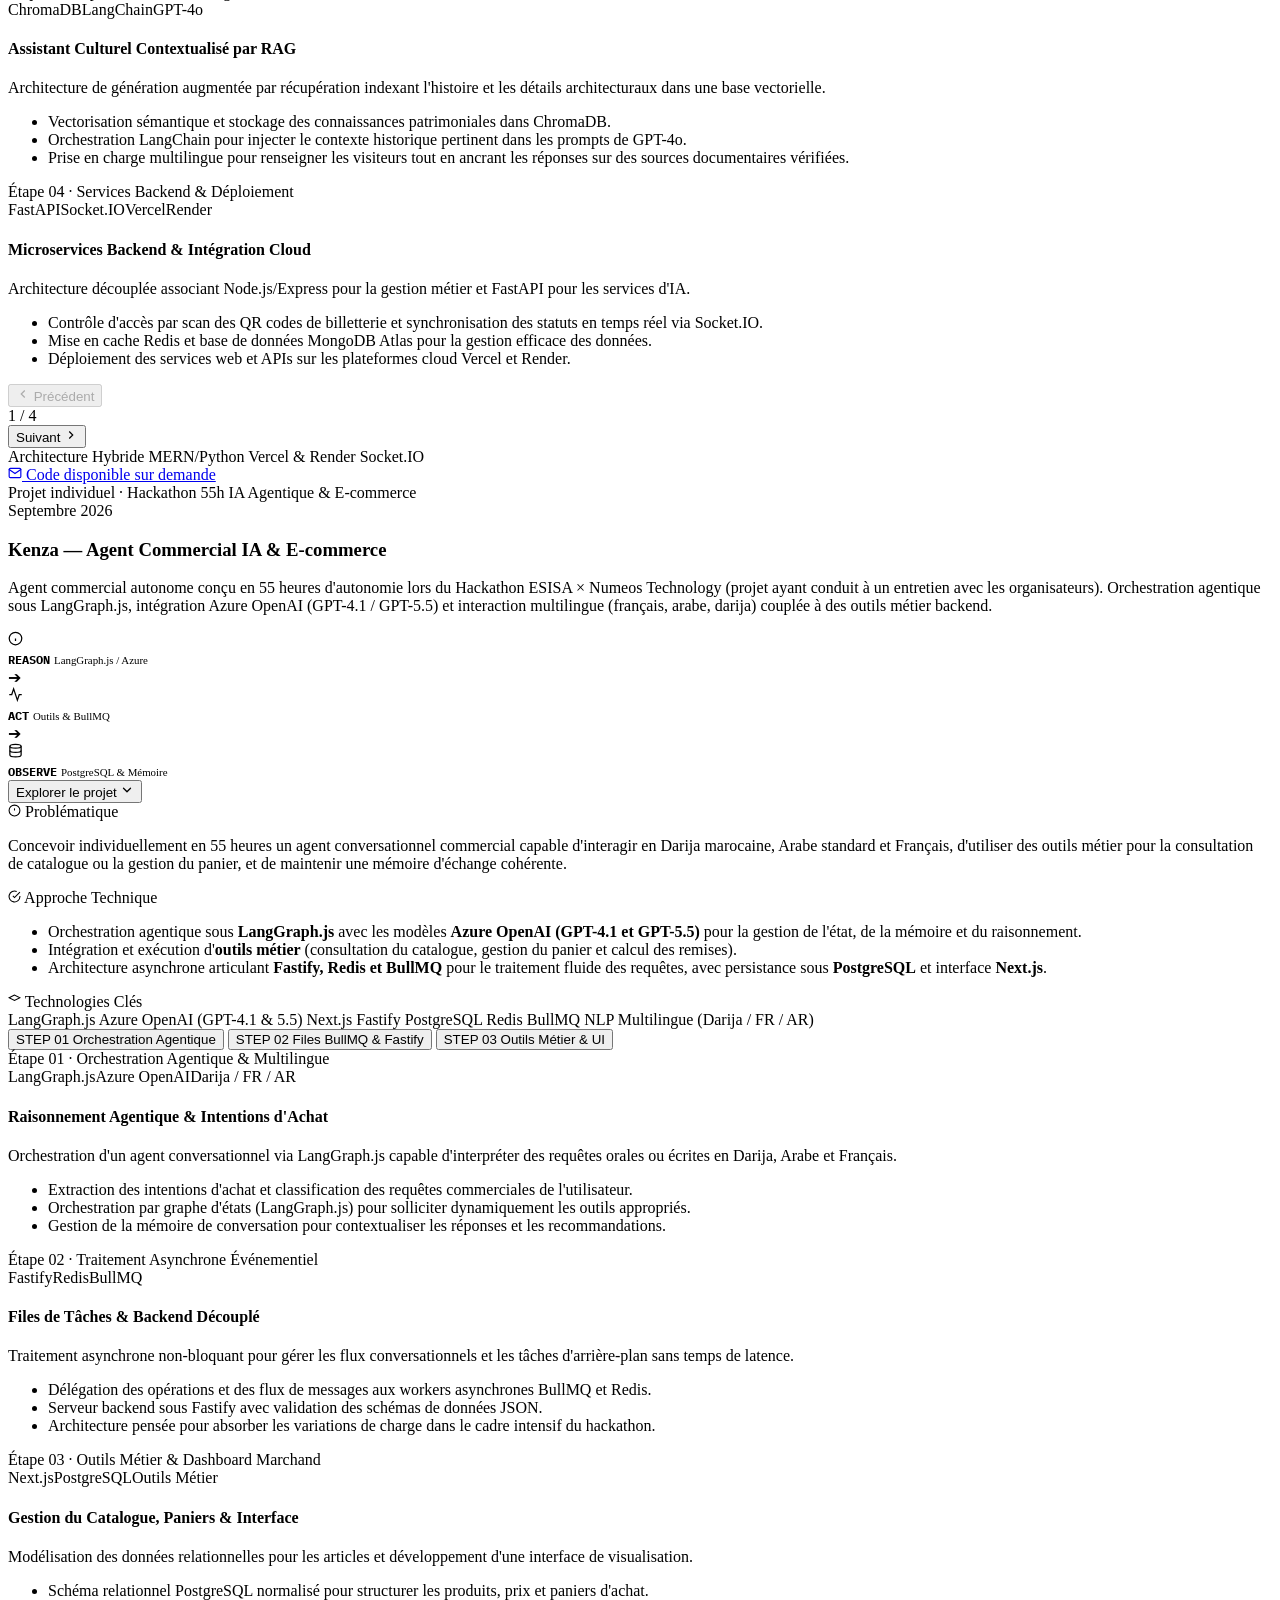
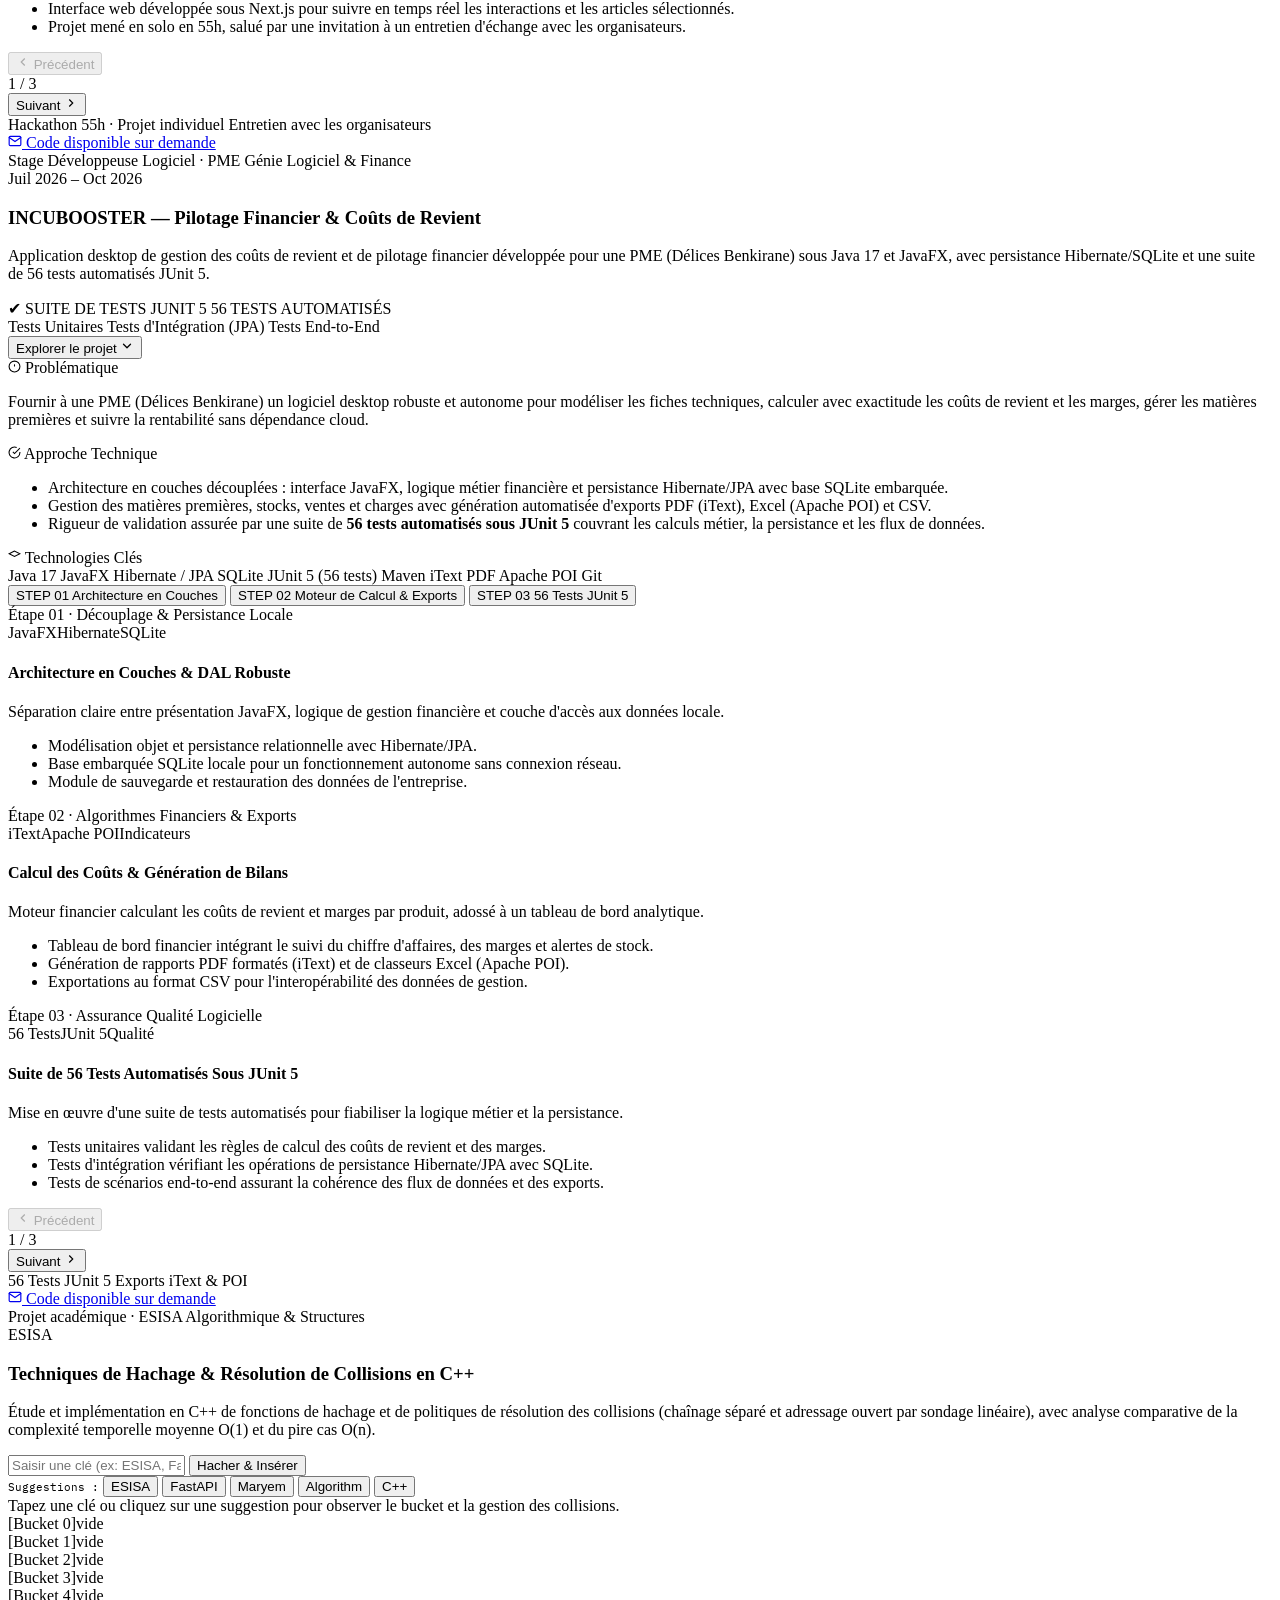
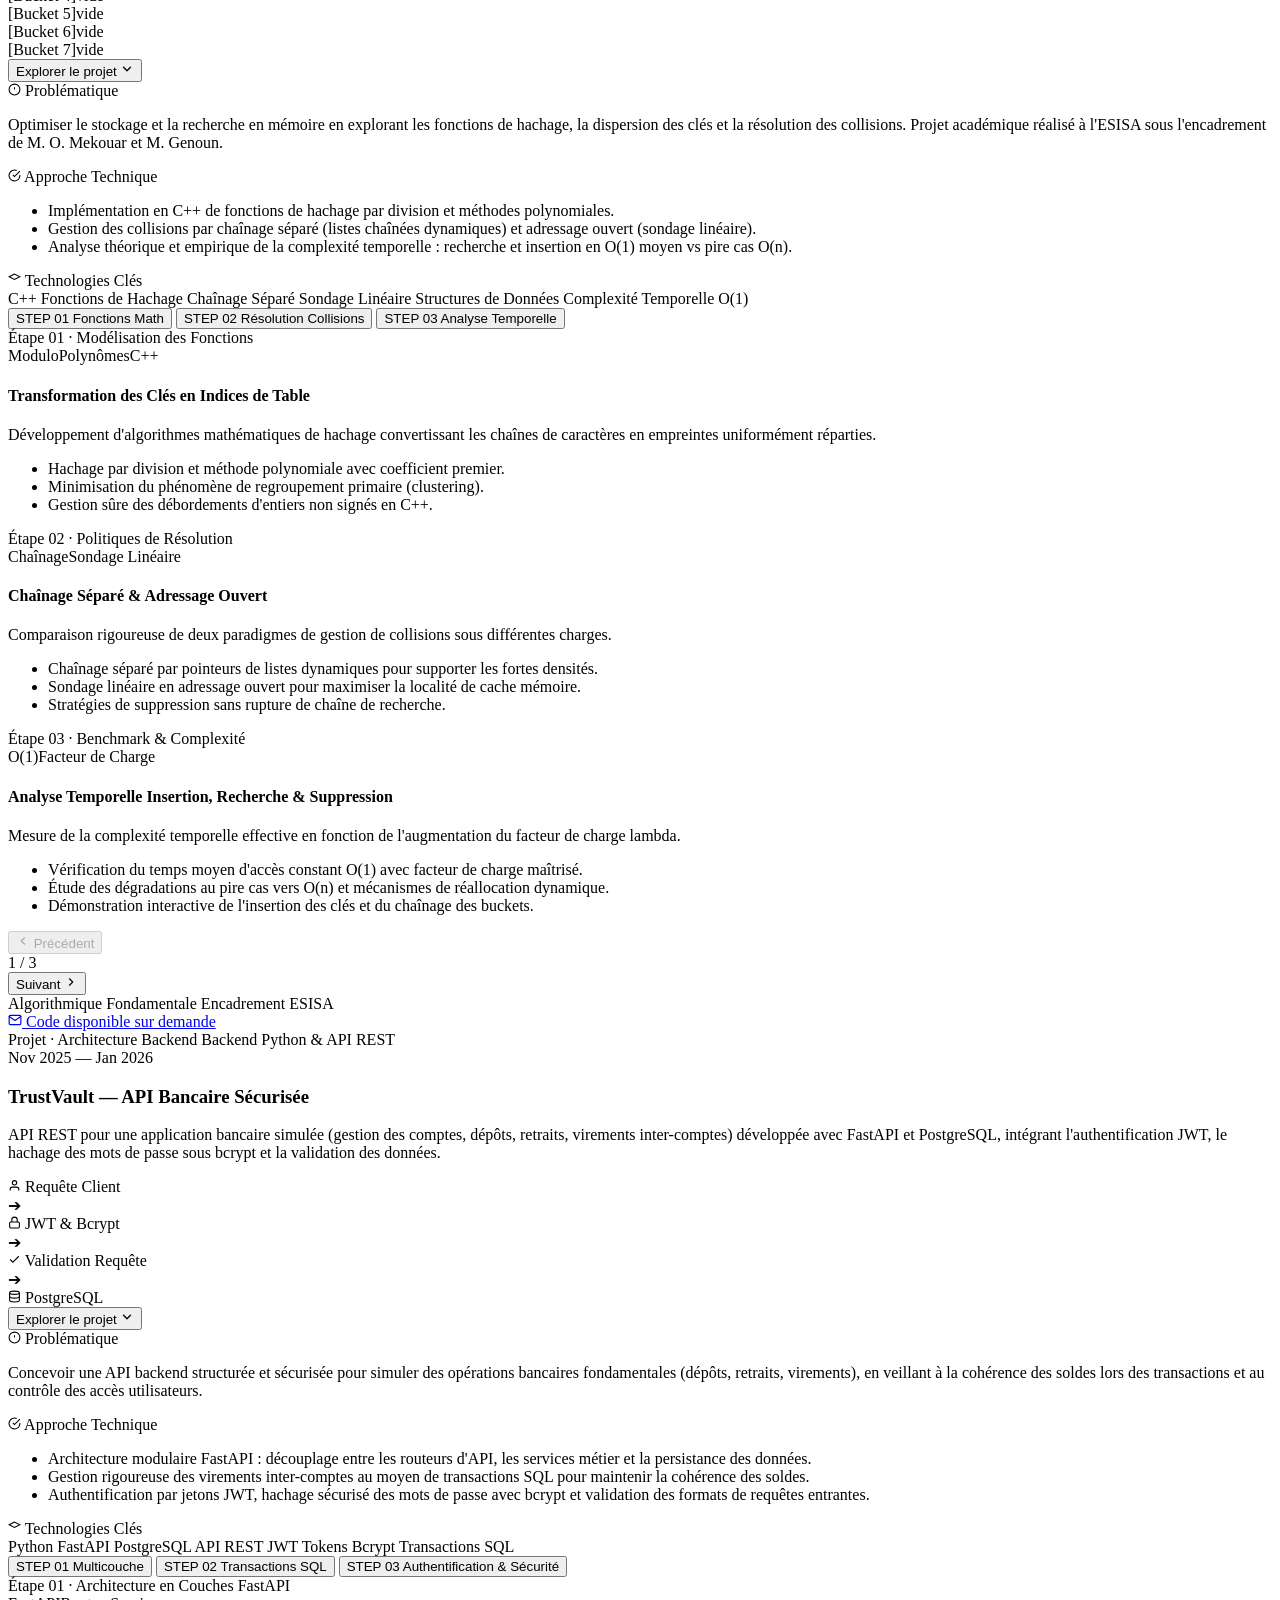
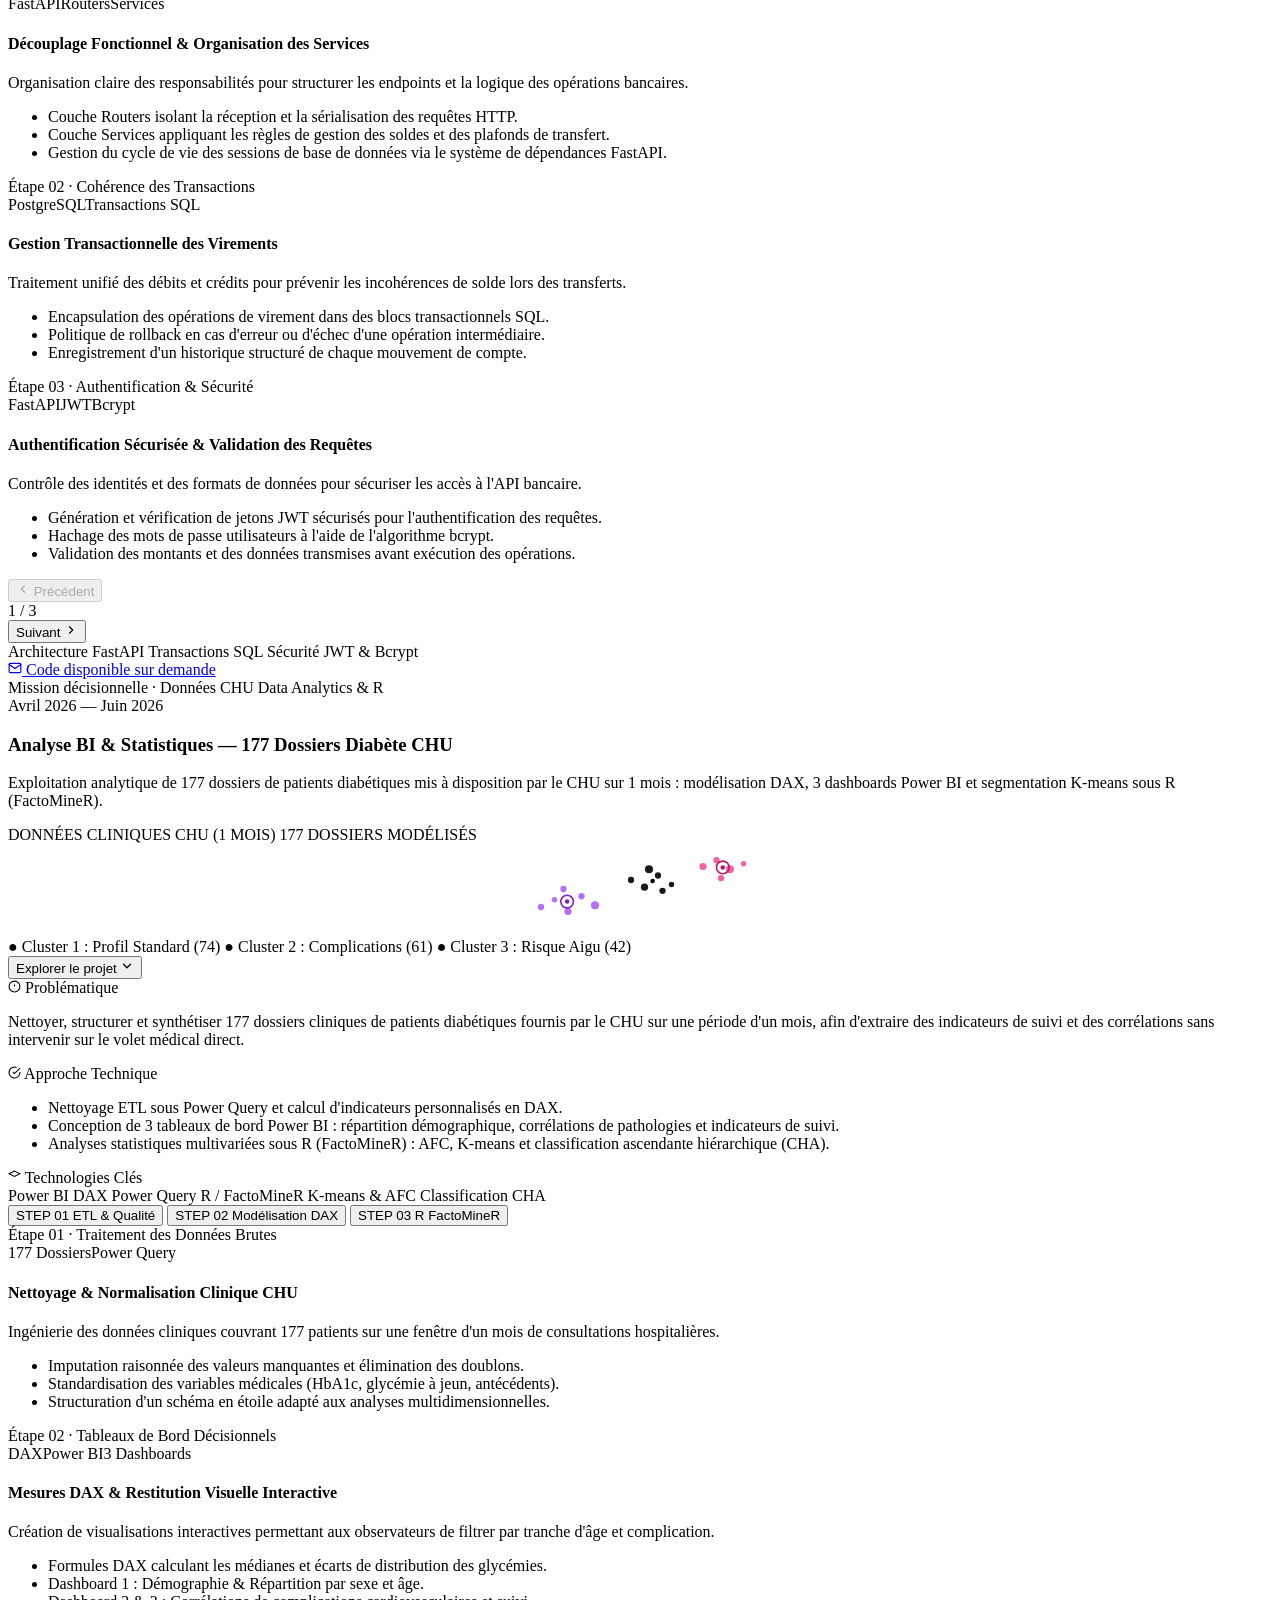
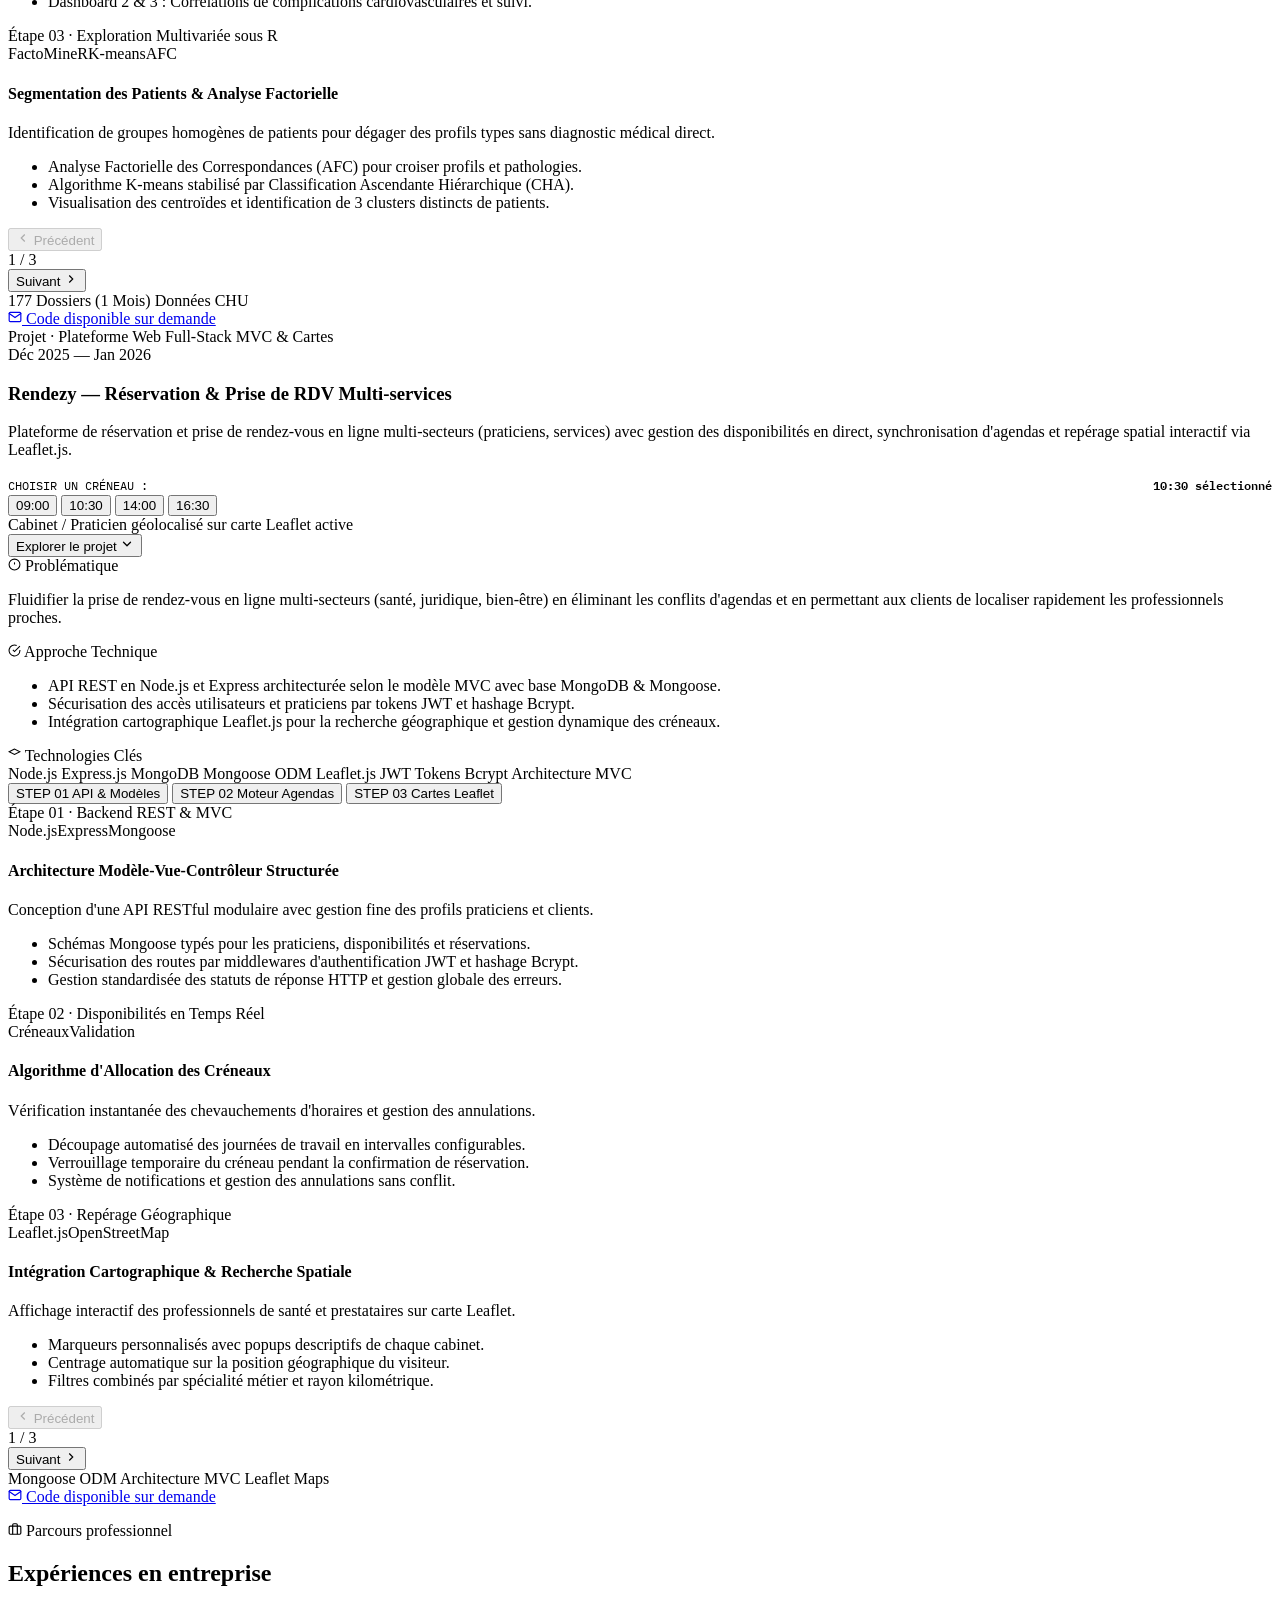
==== commit 7316fce0: "Improve portfolio content" ====
--- a/index.html
+++ b/index.html
@@ -1,1027 +1,2593 @@
 <!DOCTYPE html>
-<html lang="fr">
+<html lang="fr" class="scroll-smooth">
+
 <head>
-<meta charset="UTF-8">
-<meta name="viewport" content="width=device-width, initial-scale=1.0">
-<title>Maryem Mabrouki — Portfolio</title>
-<meta name="description" content="Maryem Mabrouki — Ingénierie des Systèmes d'Information & Intelligence Artificielle. Développement full-stack, computer vision, NLP/GenAI et Business Intelligence.">
-<link rel="preconnect" href="https://fonts.googleapis.com">
-<link rel="preconnect" href="https://fonts.gstatic.com" crossorigin>
-<link href="https://fonts.googleapis.com/css2?family=Fraunces:opsz,wght@9..144,400;9..144,600;9..144,900&family=Inter:wght@400;500;600;700&family=IBM+Plex+Mono:wght@400;500&display=swap" rel="stylesheet">
-<style>
-  :root{
-    --bg: #F6F4F8;
-    --surface: #FFFFFF;
-    --ink: #1F1A2B;
-    --muted: #6B6478;
-    --violet-deep: #33213F;
-    --violet-deep-2: #422A54;
-    --violet: #6E4A94;
-    --violet-strong: #573876;
-    --violet-soft: #C9B8DA;
-    --violet-mist: #EDE7F3;
-    --gold: #B8925A;
-    --gold-soft: #E8D9C0;
-    --line: #E2DBEB;
-    --radius: 14px;
-    --maxw: 1120px;
+  <meta charset="UTF-8">
+  <meta name="viewport" content="width=device-width, initial-scale=1.0">
+  <title>Maryem Mabrouki — Ingénierie Logicielle, Full-Stack &amp; Intelligence Artificielle | Recherche Alternance</title>
+  <meta name="description"
+    content="Portfolio professionnel de Maryem Mabrouki. Étudiante en Master IS2IA à l'ESISA, à la recherche d'une alternance en développement logiciel, Full-Stack ou intelligence artificielle. Projets concrets en ingénierie logicielle, RAG, agents IA, vision par ordinateur et algorithmique.">
+  <meta name="author" content="Maryem Mabrouki">
+  <meta name="keywords"
+    content="Maryem Mabrouki, Alternance, Full-Stack, Intelligence Artificielle, RAG, Computer Vision, C++, Algorithmique, ESISA, Fès, Maroc, FastAPI, React, Next.js, Python, Java, Power BI">
+
+  <meta name="theme-color" content="#33213F">
+  <link rel="canonical" href="https://cv-portfolio-meryam.vercel.app">
+
+  <!-- Open Graph / Meta Réseaux Sociaux -->
+  <meta property="og:title" content="Maryem Mabrouki — Développement Full-Stack &amp; Intelligence Artificielle">
+  <meta property="og:description"
+    content="Portfolio professionnel : Étudiante en Master IS2IA, à la recherche d'une alternance en développement logiciel, Full-Stack ou IA. Projets en RAG, vision, architectures logicielles et algorithmique.">
+  <meta property="og:type" content="website">
+  <meta property="og:locale" content="fr_FR">
+  <meta property="og:url" content="https://cv-portfolio-meryam.vercel.app">
+  <meta property="og:image" content="assets/profile.jpg">
+  <meta property="og:image:alt" content="Photo de Maryem Mabrouki — Master IS2IA ESISA">
+  <meta name="twitter:card" content="summary_large_image">
+  <meta name="twitter:title" content="Maryem Mabrouki — Full-Stack &amp; IA | Alternance">
+  <meta name="twitter:description"
+    content="Portfolio officiel de Maryem Mabrouki : architectures logicielles &amp; systèmes intelligents.">
+  <meta name="twitter:image" content="assets/profile.jpg">
+
+  <!-- Données Structurées Schema.org/Person pour le référencement naturel -->
+  <script type="application/ld+json">
+  {
+    "@context": "https://schema.org",
+    "@type": "Person",
+    "name": "Maryem Mabrouki",
+    "url": "https://cv-portfolio-meryam.vercel.app",
+    "image": "https://cv-portfolio-meryam.vercel.app/assets/profile.jpg",
+    "jobTitle": "Étudiante en Master IS2IA · Recherche Alternance en Développement Logiciel, Full-Stack & Intelligence Artificielle",
+    "worksFor": {
+      "@type": "EducationalOrganization",
+      "name": "ESISA (École Supérieure d'Ingénierie en Sciences Appliquées)"
+    },
+    "alumniOf": {
+      "@type": "EducationalOrganization",
+      "name": "ESISA"
+    },
+    "knowsAbout": [
+      "Développement Full-Stack",
+      "Intelligence Artificielle",
+      "Systèmes RAG",
+      "Vision par Ordinateur",
+      "FastAPI",
+      "React Native",
+      "Next.js",
+      "Java",
+      "C++",
+      "PostgreSQL",
+      "Power BI"
+    ],
+    "sameAs": [
+      "https://github.com/maryemmabrouki",
+      "https://www.linkedin.com/in/maryem-mabrouki-0058942a5/"
+    ]
   }
-
-  *{box-sizing:border-box;}
-  html{scroll-behavior:smooth;}
-  @media (prefers-reduced-motion: reduce){
-    html{scroll-behavior:auto;}
-    *{animation-duration:0.001ms !important; animation-iteration-count:1 !important; transition-duration:0.001ms !important;}
-  }
-
-  body{
-    margin:0;
-    background:var(--bg);
-    color:var(--ink);
-    font-family:'Inter', sans-serif;
-    line-height:1.6;
-    -webkit-font-smoothing:antialiased;
-  }
-
-  a{color:inherit;}
-  img{max-width:100%; display:block;}
-
-  .wrap{
-    max-width:var(--maxw);
-    margin:0 auto;
-    padding:0 2rem;
-  }
-
-  .eyebrow{
-    font-family:'IBM Plex Mono', monospace;
-    font-size:0.72rem;
-    letter-spacing:0.16em;
-    text-transform:uppercase;
-    color:var(--gold);
-    font-weight:500;
-  }
-
-  h1,h2,h3{
-    font-family:'Fraunces', serif;
-    font-weight:600;
-    margin:0;
-    color:var(--ink);
-  }
-
-  section{padding:5.5rem 0;}
-
-  /* ===== Focus visibility ===== */
-  a:focus-visible, button:focus-visible, input:focus-visible, textarea:focus-visible{
-    outline:2px solid var(--gold);
-    outline-offset:3px;
-  }
-
-  /* ===== Nav ===== */
-  .site-nav{
-    position:sticky; top:0; z-index:50;
-    background:rgba(246,244,248,0.86);
-    backdrop-filter:blur(10px);
-    border-bottom:1px solid var(--line);
-  }
-  .site-nav .wrap{
-    display:flex; align-items:center; justify-content:space-between;
-    padding-top:1.1rem; padding-bottom:1.1rem;
-  }
-  .brand{
-    font-family:'IBM Plex Mono', monospace;
-    font-weight:500;
-    font-size:1rem;
-    color:var(--violet-strong);
-    text-decoration:none;
-    letter-spacing:0.01em;
-  }
-  .nav-links{
-    display:flex; gap:1.7rem; list-style:none; margin:0; padding:0;
-  }
-  .nav-links a{
-    text-decoration:none;
-    font-size:0.92rem;
-    color:var(--muted);
-    transition:color 0.2s;
-  }
-  .nav-links a:hover{color:var(--violet-strong);}
-  .nav-toggle{
-    display:none;
-    align-items:center; justify-content:center;
-    background:none; border:none; cursor:pointer;
-    padding:0;
-    color:var(--violet-strong);
-  }
-
-  /* ===== Hero ===== */
-  .hero{
-    position:relative;
-    background:linear-gradient(160deg, var(--violet-deep) 0%, var(--violet-deep-2) 62%, var(--violet-strong) 100%);
-    color:#F3EEF8;
-    overflow:hidden;
-    padding:5.5rem 0 6rem;
-  }
-  .hero .graph{
-    position:absolute; inset:0;
-    opacity:0.35;
-    pointer-events:none;
-  }
-  .hero-grid{
-    position:relative; z-index:2;
-    display:grid;
-    grid-template-columns: 1.15fr 0.85fr;
-    gap:3rem;
-    align-items:center;
-  }
-  .hero-copy .eyebrow{color:var(--gold-soft);}
-  .hero-copy h1{
-    font-size:3.6rem;
-    line-height:1.04;
-    margin:0.7rem 0 0.4rem;
-    color:#FBF8FD;
-  }
-  .hero-role{
-    font-family:'IBM Plex Mono', monospace;
-    font-size:1rem;
-    color:var(--violet-soft);
-    margin-bottom:1.4rem;
-  }
-  .hero-copy p.lead{
-    font-size:1.04rem;
-    color:#D9CFE4;
-    max-width:560px;
-    margin-bottom:2rem;
-  }
-  .hero-cta{
-    display:flex; gap:1rem; margin-bottom:2.2rem; flex-wrap:wrap;
-  }
-  .btn{
-    display:inline-flex; align-items:center; gap:0.5rem;
-    padding:0.85rem 1.5rem;
-    border-radius:999px;
-    font-size:0.95rem;
-    font-weight:600;
-    text-decoration:none;
-    border:1px solid transparent;
-    cursor:pointer;
-    transition:transform 0.2s ease, background-color 0.2s ease, border-color 0.2s;
-  }
-  .btn-gold{
-    background:var(--gold);
-    color:#2B1E12;
-  }
-  .btn-gold:hover{background:#c9a172; transform:translateY(-2px);}
-  .btn-ghost{
-    background:transparent;
-    border-color:rgba(243,238,248,0.35);
-    color:#F3EEF8;
-  }
-  .btn-ghost:hover{border-color:#F3EEF8; transform:translateY(-2px);}
-  .btn-violet{
-    background:var(--violet);
-    color:#fff;
-  }
-  .btn-violet:hover{background:var(--violet-strong); transform:translateY(-2px);}
-
-  .hero-meta{
-    display:flex; gap:1.6rem; flex-wrap:wrap;
-    font-family:'IBM Plex Mono', monospace;
-    font-size:0.78rem;
-    color:var(--violet-soft);
-  }
-  .hero-meta span{display:flex; align-items:center; gap:0.4rem;}
-  .dot-live{
-    width:7px; height:7px; border-radius:50%; background:#8FE3A6;
-    box-shadow:0 0 0 3px rgba(143,227,166,0.2);
-  }
-
-  .hero-photo-wrap{
-    position:relative;
-    justify-self:center;
-    width:280px; height:280px;
-  }
-  .hero-photo-wrap svg.ring{
-    position:absolute; inset:-26px;
-    animation:spin 40s linear infinite;
-  }
-  @keyframes spin{ to{ transform:rotate(360deg);} }
-  .hero-photo{
-    width:280px; height:280px;
-    border-radius:50%;
-    overflow:hidden;
-    border:3px solid rgba(243,238,248,0.25);
-    position:relative; z-index:2;
-  }
-  .hero-photo img{width:100%; height:100%; object-fit:cover;}
-
-  /* ===== Section headers ===== */
-  .section-head{
-    max-width:640px;
-    margin-bottom:2.6rem;
-  }
-  .section-head h2{
-    font-size:2.1rem;
-    margin-top:0.5rem;
-  }
-  .section-head p{
-    color:var(--muted);
-    margin-top:0.6rem;
-  }
-
-  /* ===== Profil ===== */
-  .profil-body{
-    display:grid;
-    grid-template-columns: 1.3fr 1fr;
-    gap:3rem;
-    align-items:start;
-  }
-  .profil-body p{
-    font-size:1.02rem;
-    color:#4B4458;
-  }
-  .signals{
-    display:flex; flex-direction:column; gap:1.1rem;
-  }
-  .signal{
-    background:var(--surface);
-    border:1px solid var(--line);
-    border-radius:var(--radius);
-    padding:1.1rem 1.3rem;
-  }
-  .signal .num{
-    font-family:'IBM Plex Mono', monospace;
-    font-size:1.5rem;
-    font-weight:500;
-    color:var(--violet-strong);
-  }
-  .signal .lab{
-    font-size:0.85rem;
-    color:var(--muted);
-    margin-top:0.2rem;
-  }
-
-  /* ===== Experience timeline ===== */
-  .timeline{
-    position:relative;
-    padding-left:2.4rem;
-  }
-  .timeline::before{
-    content:"";
-    position:absolute; left:6px; top:6px; bottom:6px;
-    width:1px;
-    background:var(--violet-soft);
-  }
-  .tl-item{
-    position:relative;
-    padding-bottom:2.6rem;
-  }
-  .tl-item:last-child{padding-bottom:0;}
-  .tl-item::before{
-    content:"";
-    position:absolute; left:-2.4rem; top:0.35rem;
-    width:11px; height:11px; border-radius:50%;
-    background:var(--gold);
-    border:3px solid var(--bg);
-    box-shadow:0 0 0 1px var(--violet-soft);
-  }
-  .tl-dates{
-    font-family:'IBM Plex Mono', monospace;
-    font-size:0.78rem;
-    color:var(--gold);
-    text-transform:uppercase;
-    letter-spacing:0.06em;
-  }
-  .tl-item h3{
-    font-size:1.3rem;
-    margin:0.35rem 0 0.15rem;
-  }
-  .tl-item .org{
-    color:var(--violet-strong);
-    font-weight:600;
-    font-size:0.95rem;
-    margin-bottom:0.8rem;
-  }
-  .tl-item ul{
-    margin:0; padding-left:1.1rem;
-    color:#4B4458;
-  }
-  .tl-item li{margin-bottom:0.4rem;}
-
-  /* ===== Projects ===== */
-  .project-featured{
-    background:linear-gradient(135deg, var(--violet-strong), var(--violet-deep-2));
-    color:#F3EEF8;
-    border-radius:20px;
-    padding:2.6rem;
-    margin-bottom:1.6rem;
-    display:grid;
-    grid-template-columns: 1fr 1fr;
-    gap:2rem;
-  }
-  .project-featured .eyebrow{color:var(--gold-soft);}
-  .project-featured h3{
-    color:#fff;
-    font-size:1.8rem;
-    margin:0.5rem 0 0.3rem;
-  }
-  .project-featured .dates{
-    font-family:'IBM Plex Mono', monospace;
-    font-size:0.78rem;
-    color:var(--violet-soft);
-    margin-bottom:1rem;
-  }
-  .project-featured p.desc{color:#E4DBEE; margin-bottom:1rem;}
-  .project-featured ul{margin:0 0 1.2rem; padding-left:1.1rem; color:#E4DBEE;}
-  .project-featured li{margin-bottom:0.45rem; font-size:0.95rem;}
-
-  .tag-row{display:flex; flex-wrap:wrap; gap:0.5rem;}
-  .tag{
-    font-family:'IBM Plex Mono', monospace;
-    font-size:0.72rem;
-    padding:0.3rem 0.7rem;
-    border-radius:999px;
-    background:rgba(255,255,255,0.12);
-    color:#F3EEF8;
-    border:1px solid rgba(255,255,255,0.25);
-  }
-  .tag.light{
-    background:var(--violet-mist);
-    color:var(--violet-strong);
-    border:1px solid var(--violet-soft);
-  }
-
-  .project-grid{
-    display:grid;
-    grid-template-columns:repeat(3, 1fr);
-    gap:1.4rem;
-  }
-  .project-card{
-    background:var(--surface);
-    border:1px solid var(--line);
-    border-radius:var(--radius);
-    padding:1.5rem;
-    transition:transform 0.25s ease, box-shadow 0.25s ease;
-  }
-  .project-card:hover{
-    transform:translateY(-4px);
-    box-shadow:0 12px 28px rgba(51,33,63,0.1);
-  }
-  .project-card .dates{
-    font-family:'IBM Plex Mono', monospace;
-    font-size:0.72rem;
-    color:var(--gold);
-    text-transform:uppercase;
-    letter-spacing:0.05em;
-  }
-  .project-card h3{
-    font-size:1.15rem;
-    margin:0.5rem 0 0.6rem;
-    line-height:1.3;
-  }
-  .project-card p{
-    font-size:0.9rem;
-    color:var(--muted);
-    margin-bottom:0.9rem;
-  }
-  .project-card ul{
-    margin:0 0 1rem;
-    padding-left:1.05rem;
-    color:#4B4458;
-  }
-  .project-card li{
-    font-size:0.85rem;
-    margin-bottom:0.42rem;
-    line-height:1.5;
-  }
-  .card-note{
-    font-family:'Fraunces', serif;
-    font-style:italic;
-    font-size:0.88rem;
-    color:var(--violet-strong);
-    border-top:1px dashed var(--violet-soft);
-    padding-top:0.8rem;
-    margin-top:0.2rem;
-  }
-
-  /* ===== Skills ===== */
-  .skills-grid{
-    display:grid;
-    grid-template-columns:repeat(2, 1fr);
-    gap:1.4rem;
-  }
-  .skill-cat{
-    background:var(--surface);
-    border:1px solid var(--line);
-    border-radius:var(--radius);
-    padding:1.4rem 1.5rem;
-  }
-  .skill-cat .eyebrow{color:var(--violet-strong);}
-  .skill-cat .tag-row{margin-top:0.9rem;}
-  .skill-cat .tag.light{font-size:0.75rem;}
-
-  /* ===== Engagements ===== */
-  .activity-grid{
-    display:grid;
-    grid-template-columns:repeat(3, 1fr);
-    gap:1.2rem;
-  }
-  .activity-card{
-    background:var(--surface);
-    border:1px solid var(--line);
-    border-radius:var(--radius);
-    padding:1.3rem 1.4rem;
-    transition:transform 0.25s ease, box-shadow 0.25s ease;
-  }
-  .activity-card:hover{
-    transform:translateY(-3px);
-    box-shadow:0 10px 24px rgba(51,33,63,0.08);
-  }
-  .activity-card .eyebrow{color:var(--gold);}
-  .activity-card h3{
-    font-size:1.02rem;
-    margin:0.5rem 0 0.2rem;
-    line-height:1.3;
-  }
-  .activity-card .meta{
-    font-family:'IBM Plex Mono', monospace;
-    font-size:0.72rem;
-    color:var(--violet-strong);
-    margin-bottom:0.6rem;
-  }
-  .activity-card p{
-    font-size:0.86rem;
-    color:var(--muted);
-    margin:0;
-  }
-
-  /* ===== Formation ===== */
-  .formation-grid{
-    display:grid;
-    grid-template-columns:1fr 1fr 0.7fr;
-    gap:2rem;
-  }
-  .formation-block h3{
-    font-size:1.05rem;
-    margin-bottom:1rem;
-    color:var(--violet-strong);
-  }
-  .formation-block .item{
-    margin-bottom:1rem;
-    padding-left:1rem;
-    border-left:2px solid var(--gold-soft);
-  }
-  .formation-block .item .role{font-weight:600; font-size:0.95rem;}
-  .formation-block .item .dates{
-    font-family:'IBM Plex Mono', monospace;
-    font-size:0.72rem;
-    color:var(--muted);
-  }
-  .lang-row{display:flex; gap:0.6rem; flex-wrap:wrap; margin-top:0.3rem;}
-
-  /* ===== Contact ===== */
-  .contact{
-    background:linear-gradient(160deg, var(--violet-deep) 0%, var(--violet-deep-2) 100%);
-    color:#F3EEF8;
-    border-radius:24px;
-    padding:3.5rem;
-  }
-  .contact .section-head p{color:var(--violet-soft);}
-  .contact .eyebrow{color:var(--gold-soft);}
-  .contact-grid{
-    display:grid;
-    grid-template-columns:1fr 1fr;
-    gap:2.4rem;
-  }
-  .contact-cards{display:flex; flex-direction:column; gap:1.1rem;}
-  .contact-card{
-    background:rgba(255,255,255,0.06);
-    border:1px solid rgba(255,255,255,0.14);
-    border-radius:var(--radius);
-    padding:1.2rem 1.4rem;
-    display:flex; align-items:center; gap:1rem;
-  }
-  .contact-card .icon{
-    width:40px; height:40px; border-radius:50%;
-    background:rgba(255,255,255,0.1);
-    display:flex; align-items:center; justify-content:center;
-    flex-shrink:0;
-  }
-  .contact-card .info .label{
-    font-family:'IBM Plex Mono', monospace;
-    font-size:0.7rem;
-    color:var(--violet-soft);
-    text-transform:uppercase;
-    letter-spacing:0.06em;
-  }
-  .contact-card .info .value{font-size:0.98rem; margin-top:0.15rem;}
-  .contact-card .info a{text-decoration:none;}
-  .contact-card .info a:hover{text-decoration:underline;}
-
-  .social-row{display:flex; gap:0.7rem; margin-top:0.4rem;}
-  .social-badge{
-    width:38px; height:38px; border-radius:50%;
-    background:rgba(255,255,255,0.08);
-    border:1px solid rgba(255,255,255,0.2);
-    display:flex; align-items:center; justify-content:center;
-    text-decoration:none;
-    font-family:'IBM Plex Mono', monospace;
-    font-size:0.68rem;
-    color:#F3EEF8;
-    transition:background 0.2s;
-  }
-  .social-badge:hover{background:rgba(255,255,255,0.18);}
-
-  .contact-form{display:flex; flex-direction:column; gap:0.9rem;}
-  .contact-form input, .contact-form textarea{
-    background:rgba(255,255,255,0.07);
-    border:1px solid rgba(255,255,255,0.2);
-    border-radius:10px;
-    padding:0.85rem 1rem;
-    color:#F3EEF8;
-    font-family:'Inter', sans-serif;
-    font-size:0.92rem;
-  }
-  .contact-form input::placeholder, .contact-form textarea::placeholder{color:rgba(243,238,248,0.5);}
-  .contact-form textarea{min-height:110px; resize:vertical;}
-
-  footer{
-    text-align:center;
-    padding:2.4rem 0;
-    font-family:'IBM Plex Mono', monospace;
-    font-size:0.78rem;
-    color:var(--muted);
-  }
-
-  /* ===== Responsive ===== */
-  @media (max-width:900px){
-    .nav-links{
-      position:absolute; top:100%; left:0; right:0;
-      background:var(--bg);
-      border-bottom:1px solid var(--line);
-      flex-direction:column;
-      padding:1rem 2rem 1.5rem;
-      display:none;
-      gap:1rem;
-    }
-    .nav-links.open{display:flex;}
-    .nav-toggle{display:flex;}
-    .hero-grid{grid-template-columns:1fr; text-align:center;}
-    .hero-copy p.lead{margin-left:auto; margin-right:auto;}
-    .hero-cta{justify-content:center;}
-    .hero-meta{justify-content:center;}
-    .hero-photo-wrap{justify-self:center; margin:0 auto;}
-    .profil-body{grid-template-columns:1fr;}
-    .project-featured{grid-template-columns:1fr;}
-    .project-grid{grid-template-columns:1fr;}
-    .skills-grid{grid-template-columns:1fr;}
-    .activity-grid{grid-template-columns:1fr;}
-    .formation-grid{grid-template-columns:1fr;}
-    .contact-grid{grid-template-columns:1fr;}
-    .contact{padding:2.2rem 1.5rem;}
-    .hero-copy h1{font-size:2.6rem;}
-    section{padding:3.6rem 0;}
-  }
-</style>
+  </script>
+
+  <!-- Favicon SVG aux couleurs de l'identité prune & or -->
+  <link rel="icon" type="image/svg+xml"
+    href="data:image/svg+xml,<svg xmlns='http://www.w3.org/2000/svg' viewBox='0 0 100 100'><rect width='100' height='100' rx='24' fill='%2333213F'/><text x='50%' y='63%' font-family='serif' font-weight='700' font-size='46' fill='%23B8925A' text-anchor='middle'>MM</text></svg>">
+
+  <!-- Typographies Google Fonts -->
+  <link rel="preconnect" href="https://fonts.googleapis.com">
+  <link rel="preconnect" href="https://fonts.gstatic.com" crossorigin>
+  <link
+    href="https://fonts.googleapis.com/css2?family=Fraunces:opsz,wght@9..144,400;9..144,600;9..144,700;9..144,900&family=IBM+Plex+Mono:wght@400;500;600&family=Inter:wght@300;400;500;600;700&display=swap"
+    rel="stylesheet">
+
+  <link rel="stylesheet" href="css/style.css">
 </head>
-<body>
-
-<nav class="site-nav">
-  <div class="wrap">
-    <a href="#top" class="brand">Maryem Mabrouki</a>
-    <ul class="nav-links" id="navLinks">
-      <li><a href="#profil">Profil</a></li>
-      <li><a href="#experience">Expérience</a></li>
-      <li><a href="#projets">Projets</a></li>
-      <li><a href="#competences">Compétences</a></li>
-      <li><a href="#engagements">Engagements</a></li>
-      <li><a href="#contact">Contact</a></li>
-    </ul>
-    <button class="nav-toggle" id="navToggle" aria-label="Ouvrir le menu">
-      <svg width="22" height="22" viewBox="0 0 24 24" fill="none" stroke="currentColor" stroke-width="2" stroke-linecap="round"><line x1="3" y1="6" x2="21" y2="6"/><line x1="3" y1="12" x2="21" y2="12"/><line x1="3" y1="18" x2="21" y2="18"/></svg>
-    </button>
-  </div>
-</nav>
-
-<header class="hero" id="top">
-  <svg class="graph" viewBox="0 0 1120 620" preserveAspectRatio="none" aria-hidden="true">
-    <g stroke="#C9B8DA" stroke-width="1">
-      <line x1="80" y1="90" x2="230" y2="180" />
-      <line x1="230" y1="180" x2="180" y2="330" />
-      <line x1="230" y1="180" x2="400" y2="140" />
-      <line x1="400" y1="140" x2="520" y2="260" />
-      <line x1="180" y1="330" x2="360" y2="400" />
-      <line x1="360" y1="400" x2="520" y2="260" />
-      <line x1="900" y1="70" x2="1000" y2="180" />
-      <line x1="1000" y1="180" x2="950" y2="330" />
-      <line x1="1000" y1="180" x2="1080" y2="260" />
-      <line x1="820" y1="420" x2="950" y2="330" />
-      <line x1="820" y1="420" x2="700" y2="480" />
-    </g>
-    <g fill="#E8D9C0">
-      <circle cx="80" cy="90" r="3.5"/>
-      <circle cx="230" cy="180" r="4.5"/>
-      <circle cx="180" cy="330" r="3.5"/>
-      <circle cx="400" cy="140" r="3"/>
-      <circle cx="520" cy="260" r="4.5"/>
-      <circle cx="360" cy="400" r="3"/>
-      <circle cx="900" cy="70" r="3"/>
-      <circle cx="1000" cy="180" r="4.5"/>
-      <circle cx="950" cy="330" r="3.5"/>
-      <circle cx="1080" cy="260" r="3"/>
-      <circle cx="820" cy="420" r="4"/>
-      <circle cx="700" cy="480" r="3"/>
-    </g>
-  </svg>
-
-  <div class="wrap hero-grid">
-    <div class="hero-copy">
-      <p class="eyebrow">Portfolio — Fès, Maroc</p>
-      <h1>Maryem<br>Mabrouki</h1>
-      <p class="hero-role">Ingénierie des Systèmes d'Information &amp; Intelligence Artificielle</p>
-      <p class="lead">Étudiante en Master IS2IA à l'ESISA, je relie le code, la donnée et l'intelligence artificielle : du backend aux modèles de vision par ordinateur, en passant par l'analyse décisionnelle. J'aime transformer un besoin flou en architecture claire, et un jeu de données brut en décision.</p>
-      <div class="hero-cta">
-        <a href="#projets" class="btn btn-gold">Voir mes projets</a>
-        <a href="#contact" class="btn btn-ghost">Me contacter</a>
-      </div>
-      <div class="hero-meta">
-        <span><span class="dot-live"></span> Ouverte aux stages &amp; collaborations</span>
-        <span><svg width="14" height="14" viewBox="0 0 24 24" fill="none" stroke="currentColor" stroke-width="1.8" stroke-linecap="round" stroke-linejoin="round"><path d="M22 10 12 5 2 10l10 5 10-5Z"/><path d="M6 12v5c0 1.5 3 3 6 3s6-1.5 6-3v-5"/></svg> Master IS2IA — ESISA</span>
-        <span><svg width="14" height="14" viewBox="0 0 24 24" fill="none" stroke="currentColor" stroke-width="1.8" stroke-linecap="round" stroke-linejoin="round"><path d="M20 10c0 6-8 12-8 12s-8-6-8-12a8 8 0 0 1 16 0Z"/><circle cx="12" cy="10" r="2.6"/></svg> Fès, Maroc</span>
+
+<body id="top">
+
+  <!-- Skip-link accessible visible au focus clavier -->
+  <a href="#mainContent" class="skip-link">Passer au contenu</a>
+
+  <!-- Bouton flottant retour en haut -->
+  <button class="floating-top-btn" id="floatingTopBtn" onclick="window.scrollTo({top: 0, behavior: 'smooth'})"
+    aria-label="Retour en haut de page">
+    <svg width="20" height="20" viewBox="0 0 24 24" fill="none" stroke="currentColor" stroke-width="2">
+      <polyline points="18 15 12 9 6 15" />
+    </svg>
+  </button>
+
+  <!-- ========================================================
+       BARRE DE NAVIGATION FLOTTANTE AVEC VERRE DÉPOLI
+       ======================================================== -->
+  <header class="site-nav" id="siteNav">
+    <!-- Barre de progression de lecture fine sous le header -->
+    <div class="reading-progress-bar" id="readingProgressBar" aria-hidden="true"></div>
+    <div class="wrap">
+      <a href="#top" class="brand" aria-label="Accueil — Maryem Mabrouki">
+        <div class="brand-mark" aria-hidden="true">MM</div>
+        <div class="brand-text">
+          <span class="brand-name">Maryem Mabrouki</span>
+          <span class="brand-sub">Full-Stack &amp; IA · ESISA</span>
+        </div>
+      </a>
+
+      <nav aria-label="Navigation principale">
+        <ul class="nav-links" id="navLinks">
+          <li class="nav-pill-indicator" id="navPillIndicator" aria-hidden="true"></li>
+          <li><a href="#profil">Profil</a></li>
+          <li><a href="#projets">Projets</a></li>
+          <li><a href="#experience">Expérience</a></li>
+          <li><a href="#competences">Compétences</a></li>
+          <li><a href="#formation">Formation</a></li>
+          <li><a href="#engagements">Engagements</a></li>
+          <li><a href="#contact">Contact</a></li>
+        </ul>
+      </nav>
+
+      <div class="nav-actions">
+        <a href="assets/CV_Maryem_MABROUKI.pdf" target="_blank" rel="noopener noreferrer" class="nav-btn-cv" aria-label="Consulter et télécharger le CV officiel de Maryem Mabrouki (PDF)">
+          <svg width="13" height="13" viewBox="0 0 24 24" fill="none" stroke="currentColor" stroke-width="2" stroke-linecap="round" stroke-linejoin="round" aria-hidden="true"><path d="M21 15v4a2 2 0 0 1-2 2H5a2 2 0 0 1-2-2v-4"/><polyline points="7 10 12 15 17 10"/><line x1="12" y1="15" x2="12" y2="3"/></svg>
+          <span>CV (PDF)</span>
+        </a>
+        <a href="#contact" class="nav-btn-contact">
+          <span>Me contacter</span>
+        </a>
+        <button class="theme-toggle" id="themeToggle" aria-label="Basculer le thème (clair / sombre)" title="Basculer le thème (clair / sombre)">
+          <svg class="sun-icon" width="16" height="16" viewBox="0 0 24 24" fill="none" stroke="currentColor" stroke-width="2" stroke-linecap="round" stroke-linejoin="round" aria-hidden="true">
+            <circle cx="12" cy="12" r="5"></circle>
+            <line x1="12" y1="1" x2="12" y2="3"></line>
+            <line x1="12" y1="21" x2="12" y2="23"></line>
+            <line x1="4.22" y1="4.22" x2="5.64" y2="5.64"></line>
+            <line x1="18.36" y1="18.36" x2="19.78" y2="19.78"></line>
+            <line x1="1" y1="12" x2="3" y2="12"></line>
+            <line x1="21" y1="12" x2="23" y2="12"></line>
+            <line x1="4.22" y1="19.78" x2="5.64" y2="18.36"></line>
+            <line x1="18.36" y1="5.64" x2="19.78" y2="4.22"></line>
+          </svg>
+          <svg class="moon-icon" width="16" height="16" viewBox="0 0 24 24" fill="none" stroke="currentColor" stroke-width="2" stroke-linecap="round" stroke-linejoin="round" aria-hidden="true">
+            <path d="M21 12.79A9 9 0 1 1 11.21 3 7 7 0 0 0 21 12.79z"></path>
+          </svg>
+        </button>
+        <button class="nav-toggle" id="navToggle" aria-label="Ouvrir le menu de navigation" aria-expanded="false">
+          <svg width="20" height="20" viewBox="0 0 24 24" fill="none" stroke="currentColor" stroke-width="2"
+            stroke-linecap="round" stroke-linejoin="round">
+            <line x1="3" y1="6" x2="21" y2="6" />
+            <line x1="3" y1="12" x2="21" y2="12" />
+            <line x1="3" y1="18" x2="21" y2="18" />
+          </svg>
+        </button>
       </div>
     </div>
-    <div class="hero-photo-wrap">
-      <svg class="ring" viewBox="0 0 332 332" aria-hidden="true">
-        <g fill="none" stroke="rgba(232,217,192,0.5)" stroke-width="1" stroke-dasharray="1 11" stroke-linecap="round">
-          <circle cx="166" cy="166" r="160"/>
-        </g>
-      </svg>
-      <div class="hero-photo">
-        <img src="[data-uri]" alt="Photo de Maryem Mabrouki">
+  </header>
+
+  <main id="mainContent">
+    <!-- ========================================================
+         HERO SECTION (Présentation, Alternance & Chiffres clés)
+         ======================================================== -->
+    <section class="hero" id="heroSection">
+      <!-- Toile algorithmique & courbes orbitales discrètes réactive au curseur -->
+      <canvas id="heroBgCanvas" class="hero-bg-canvas" aria-hidden="true"></canvas>
+
+      <div class="wrap">
+        <div class="hero-grid">
+          <div class="hero-copy">
+            <!-- Badge Statut : Recherche d'Alternance (Objectif officiel) -->
+            <div class="status-badge">
+              <span class="pulse-dot"></span>
+              <span>À la recherche d'une alternance · Développement Logiciel, Full-Stack ou IA</span>
+            </div>
+
+            <h1><span class="name-shimmer">Maryem<br>Mabrouki</span></h1>
+
+            <!-- Titre & Rôles alternants sans saut de mise en page -->
+            <div class="hero-role-rotator" aria-label="Spécialités : Ingénierie Logicielle, Full-Stack et Intelligence Artificielle">
+              <span class="role-rotator-prefix">Spécialité</span>
+              <div class="role-rotator-viewport">
+                <div class="role-rotator-track" id="heroRoleTrack">
+                  <span class="role-rotator-item active">Ingénierie Logicielle &amp; Full-Stack</span>
+                  <span class="role-rotator-item">Intelligence Artificielle Appliquée</span>
+                  <span class="role-rotator-item">Systèmes RAG &amp; Vision</span>
+                </div>
+              </div>
+            </div>
+
+            <p class="lead">
+              Étudiante en Master IS2IA à l’ESISA, après une Licence en Ingénierie Logicielle, je recherche une alternance
+              en développement logiciel, Full-Stack ou intelligence artificielle. Mon profil allie conception d’applications
+              robustes (web, mobile, backend) et IA appliquée (systèmes RAG, agents intelligents, vision par ordinateur).
+            </p>
+
+            <!-- Actions principales -->
+            <div class="hero-cta-group">
+              <a href="#projets" class="btn btn-gold">
+                <span>Voir mes projets</span>
+                <svg width="16" height="16" viewBox="0 0 24 24" fill="none" stroke="currentColor" stroke-width="2"
+                  stroke-linecap="round" stroke-linejoin="round" aria-hidden="true">
+                  <line x1="5" y1="12" x2="19" y2="12" />
+                  <polyline points="12 5 19 12 12 19" />
+                </svg>
+              </a>
+              <a href="assets/CV_Maryem_MABROUKI.pdf" target="_blank" rel="noopener noreferrer" class="btn btn-ghost-light" aria-label="Consulter et télécharger le CV officiel de Maryem Mabrouki en format PDF">
+                <svg width="15" height="15" viewBox="0 0 24 24" fill="none" stroke="currentColor" stroke-width="2" stroke-linecap="round" stroke-linejoin="round" aria-hidden="true"><path d="M21 15v4a2 2 0 0 1-2 2H5a2 2 0 0 1-2-2v-4"/><polyline points="7 10 12 15 17 10"/><line x1="12" y1="15" x2="12" y2="3"/></svg>
+                <span>Consulter le CV (PDF)</span>
+              </a>
+              <a href="#contact" class="btn btn-ghost-light">
+                <svg width="16" height="16" viewBox="0 0 24 24" fill="none" stroke="currentColor" stroke-width="2"
+                  stroke-linecap="round" stroke-linejoin="round" aria-hidden="true">
+                  <path
+                    d="M21 11.5a8.38 8.38 0 0 1-.9 3.8 8.5 8.5 0 0 1-7.6 4.7 8.38 8.38 0 0 1-3.8-.9L3 21l1.9-5.7a8.38 8.38 0 0 1-.9-3.8 8.5 8.5 0 0 1 4.7-7.6 8.38 8.38 0 0 1 3.8-.9h.5a8.48 8.48 0 0 1 8 8v.5z" />
+                </svg>
+                <span>Me contacter</span>
+              </a>
+            </div>
+
+            <!-- Liens sociaux officiels -->
+            <div class="hero-social-row">
+              <a href="https://github.com/maryemmabrouki" target="_blank" rel="noopener noreferrer" class="social-link"
+                title="GitHub de Maryem Mabrouki">
+                <svg viewBox="0 0 24 24">
+                  <path
+                    d="M12 0C5.37 0 0 5.37 0 12c0 5.31 3.435 9.795 8.205 11.385.6.105.825-.255.825-.57 0-.285-.015-1.23-.015-2.235-3.015.555-3.795-.735-4.035-1.41-.135-.345-.72-1.41-1.23-1.695-.42-.225-1.02-.78-.015-.795.945-.015 1.62.87 1.845 1.23 1.08 1.815 2.805 1.305 3.495.99.105-.78.42-1.305.765-1.605-2.67-.3-5.46-1.335-5.46-5.925 0-1.305.465-2.385 1.23-3.225-.12-.3-.54-1.53.12-3.18 0 0 1.005-.315 3.3 1.23.96-.27 1.98-.405 3-.405s2.04.135 3 .405c2.295-1.56 3.3-1.23 3.3-1.23.66 1.65.24 2.88.12 3.18.765.84 1.23 1.905 1.23 3.225 0 4.605-2.805 5.625-5.475 5.925.435.375.81 1.095.81 2.22 0 1.605-.015 2.895-.015 3.3 0 .315.225.69.825.57A12.02 12.02 0 0024 12c0-6.63-5.37-12-12-12z" />
+                </svg>
+                <span>maryemmabrouki</span>
+              </a>
+              <a href="https://linkedin.com/in/maryem-mabrouki-0058942a5" target="_blank" rel="noopener noreferrer"
+                class="social-link" title="LinkedIn de Maryem Mabrouki">
+                <svg viewBox="0 0 24 24">
+                  <path
+                    d="M19 0h-14c-2.761 0-5 2.239-5 5v14c0 2.761 2.239 5 5 5h14c2.762 0 5-2.239 5-5v-14c0-2.761-2.238-5-5-5zm-11 19h-3v-11h3v11zm-1.5-12.268c-.966 0-1.75-.79-1.75-1.764s.784-1.764 1.75-1.764 1.75.79 1.75 1.764-.783 1.764-1.75 1.764zm13.5 12.268h-3v-5.604c0-3.368-4-3.113-4 0v5.604h-3v-11h3v1.765c1.396-2.586 7-2.777 7 2.476v6.759z" />
+                </svg>
+                <span>LinkedIn</span>
+              </a>
+              <span class="social-link" style="color:var(--gold-soft);">
+                <svg viewBox="0 0 24 24" fill="none" stroke="currentColor" stroke-width="1.8" stroke-linecap="round"
+                  stroke-linejoin="round">
+                  <path d="M20 10c0 6-8 12-8 12s-8-6-8-12a8 8 0 0 1 16 0Z" />
+                  <circle cx="12" cy="10" r="3" />
+                </svg>
+                <span>Fès, Maroc</span>
+              </span>
+            </div>
+          </div>
+
+          <!-- Photo de profil avec anneau orbital et conteneur pour tilt 3D -->
+          <div class="hero-photo-wrap" id="heroPhotoWrap">
+            <svg class="ring" viewBox="0 0 346 346" aria-hidden="true">
+              <g fill="none" stroke="rgba(232, 217, 192, 0.55)" stroke-width="1.2" stroke-dasharray="1 11"
+                stroke-linecap="round">
+                <circle cx="173" cy="173" r="166" />
+              </g>
+            </svg>
+            <div class="hero-photo">
+              <img
+                src="assets/profile.jpg"
+                alt="Photo de profil de Maryem Mabrouki" width="290" height="290">
+            </div>
+          </div>
+        </div>
+
+        <!-- Rangée des 4 métriques réelles en cartes verre dépoli animées -->
+        <div class="hero-metrics-strip" id="metricsStrip">
+          <div class="metric-card">
+            <div class="metric-num" data-target="93.5" data-suffix="%">93,5%</div>
+            <div class="metric-title">Validation Vision</div>
+            <div class="metric-desc">EfficientNetV2-S (validation 24 classes, 370 images) sur MrcLens</div>
+          </div>
+          <div class="metric-card">
+            <div class="metric-num" data-target="55" data-suffix="h">55h</div>
+            <div class="metric-title">Agent IA Solo</div>
+            <div class="metric-desc">Agent commercial Kenza conçu en 55h de hackathon (LangGraph.js/Fastify)</div>
+          </div>
+          <div class="metric-card">
+            <div class="metric-num" data-target="56" data-suffix=" Tests">56 Tests</div>
+            <div class="metric-title">Tests Automatisés</div>
+            <div class="metric-desc">Suite de 56 tests JUnit 5 (unitaires, intégration, e2e) chez INCUBOOSTER</div>
+          </div>
+          <div class="metric-card">
+            <div class="metric-num" data-target="177" data-suffix=" Dossiers">177 Dossiers</div>
+            <div class="metric-title">Données Cliniques</div>
+            <div class="metric-desc">177 dossiers anonymisés CHU (1 mois) modélisés en BI &amp; R</div>
+          </div>
+        </div>
+      </div>
+    </section>
+
+    <!-- ========================================================
+         SECTION PROFIL (« Ce qui me définit »)
+         ======================================================== -->
+    <section id="profil" class="reveal">
+      <div class="wrap">
+        <div class="section-head">
+          <p class="eyebrow">
+            <svg width="14" height="14" viewBox="0 0 24 24" fill="none" stroke="currentColor" stroke-width="2">
+              <path d="M20 21v-2a4 4 0 0 0-4-4H8a4 4 0 0 0-4 4v2" />
+              <circle cx="12" cy="7" r="4" />
+            </svg>
+            Profil &amp; Vision
+          </p>
+          <h2>Ingénierie logicielle &amp; Intelligence appliquée</h2>
+          <p class="sub">Concevoir des solutions complètes : de l'ingénierie logicielle et backend aux modèles d'IA appliquée.</p>
+        </div>
+
+        <div class="profil-grid">
+          <div class="profil-text">
+            <p>
+              Actuellement étudiante en <strong>Master IS2IA</strong> (Ingénierie des Systèmes d’Information et
+              Intelligence Artificielle) à l’<strong>ESISA</strong> après une <strong>Licence en Ingénierie
+                Logicielle</strong>, je recherche activement une <strong>opportunité d'alternance</strong> afin de
+              mettre mes compétences au service de projets concrets et stimulants.
+            </p>
+            <p>
+              Mon travail s'articule autour de la conception d'applications logicielles, web et mobiles (Java/JavaFX, Fastify,
+              FastAPI, Node.js, Next.js, React Native) et de leur articulation avec des briques d'intelligence
+              artificielle : <strong>systèmes RAG, agents intelligents multi-outils, traitement du langage naturel, vision
+                par ordinateur et algorithmique fondamentale (C++)</strong>.
+            </p>
+            <p>
+              Chaque projet est conduit avec une exigence de modularité, de maintenabilité et d'adéquation aux besoins
+              concrets — qu'il s'agisse de la gestion financière d'une PME ou de la valorisation du patrimoine marocain.
+            </p>
+
+            <div class="qualities-grid">
+              <h4>Qualités &amp; Aptitudes d'ingénieure</h4>
+              <div class="tag-row">
+                <span class="tag">
+                  <svg width="12" height="12" viewBox="0 0 24 24" fill="none" stroke="currentColor" stroke-width="2">
+                    <polyline points="20 6 9 17 4 12" />
+                  </svg>
+                  Leadership &amp; Prise d'initiative
+                </span>
+                <span class="tag">
+                  <svg width="12" height="12" viewBox="0 0 24 24" fill="none" stroke="currentColor" stroke-width="2">
+                    <polyline points="20 6 9 17 4 12" />
+                  </svg>
+                  Travail en équipe
+                </span>
+                <span class="tag">
+                  <svg width="12" height="12" viewBox="0 0 24 24" fill="none" stroke="currentColor" stroke-width="2">
+                    <polyline points="20 6 9 17 4 12" />
+                  </svg>
+                  Esprit d'analyse &amp; Pensée critique
+                </span>
+                <span class="tag">
+                  <svg width="12" height="12" viewBox="0 0 24 24" fill="none" stroke="currentColor" stroke-width="2">
+                    <polyline points="20 6 9 17 4 12" />
+                  </svg>
+                  Adaptabilité technologique
+                </span>
+                <span class="tag">
+                  <svg width="12" height="12" viewBox="0 0 24 24" fill="none" stroke="currentColor" stroke-width="2">
+                    <polyline points="20 6 9 17 4 12" />
+                  </svg>
+                  Résolution méthodique de problèmes
+                </span>
+              </div>
+            </div>
+          </div>
+
+          <div class="highlight-cards">
+            <div class="highlight-card">
+              <div class="highlight-icon">
+                <svg width="22" height="22" viewBox="0 0 24 24" fill="none" stroke="currentColor" stroke-width="2">
+                  <rect x="2" y="3" width="20" height="14" rx="2" ry="2" />
+                  <line x1="8" y1="21" x2="16" y2="21" />
+                  <line x1="12" y1="17" x2="12" y2="21" />
+                </svg>
+              </div>
+              <div class="highlight-body">
+                <h3>Ingénierie Logicielle &amp; Full-Stack</h3>
+                <p>Conception d'architectures en couches (MVC, Clean Architecture), pratique des bases relationnelles
+                  (PostgreSQL, SQLite) et NoSQL (MongoDB, Redis), et mise en œuvre d'APIs et flux asynchrones (BullMQ, WebSockets).</p>
+              </div>
+            </div>
+
+            <div class="highlight-card">
+              <div class="highlight-icon">
+                <svg width="22" height="22" viewBox="0 0 24 24" fill="none" stroke="currentColor" stroke-width="2">
+                  <circle cx="12" cy="12" r="3" />
+                  <path
+                    d="M19.4 15a1.65 1.65 0 0 0 .33 1.82l.06.06a2 2 0 0 1 0 2.83 2 2 0 0 1-2.83 0l-.06-.06a1.65 1.65 0 0 0-1.82-.33 1.65 1.65 0 0 0-1 1.51V21a2 2 0 0 1-2 2 2 2 0 0 1-2-2v-.09A1.65 1.65 0 0 0 9 19.4a1.65 1.65 0 0 0-1.82.33l-.06.06a2 2 0 0 1-2.83 0 2 2 0 0 1 0-2.83l.06-.06a1.65 1.65 0 0 0 .33-1.82 1.65 1.65 0 0 0-1.51-1H3a2 2 0 0 1-2-2 2 2 0 0 1 2-2h.09A1.65 1.65 0 0 0 4.6 9a1.65 1.65 0 0 0-.33-1.82l-.06-.06a2 2 0 0 1 0-2.83 2 2 0 0 1 2.83 0l.06.06a1.65 1.65 0 0 0 1.82.33H9a1.65 1.65 0 0 0 1-1.51V3a2 2 0 0 1 2-2 2 2 0 0 1 2 2v.09a1.65 1.65 0 0 0 1 1.51 1.65 1.65 0 0 0 1.82-.33l.06-.06a2 2 0 0 1 2.83 0 2 2 0 0 1 0 2.83l-.06.06a1.65 1.65 0 0 0-.33 1.82V9a1.65 1.65 0 0 0 1.51 1H21a2 2 0 0 1 2 2 2 2 0 0 1-2 2h-.09a1.65 1.65 0 0 0-1.51 1z" />
+                </svg>
+              </div>
+              <div class="highlight-body">
+                <h3>IA Appliquée &amp; Systèmes RAG</h3>
+                <p>Développement d'agents autonomes multi-outils (LangGraph.js), de pipelines RAG multilingues (LangChain, ChromaDB, GPT-4o)
+                  et d'inférence en vision par ordinateur (EfficientNetV2-S, ONNX Runtime).</p>
+              </div>
+            </div>
+
+            <div class="highlight-card">
+              <div class="highlight-icon">
+                <svg width="22" height="22" viewBox="0 0 24 24" fill="none" stroke="currentColor" stroke-width="2">
+                  <path d="M17 21v-2a4 4 0 0 0-4-4H5a4 4 0 0 0-4 4v2" />
+                  <circle cx="9" cy="7" r="4" />
+                  <path d="M23 21v-2a4 4 0 0 0-3-3.87" />
+                  <path d="M16 3.13a4 4 0 0 1 0 7.75" />
+                </svg>
+              </div>
+              <div class="highlight-body">
+                <h3>Communication &amp; Esprit d'Équipe</h3>
+                <p>Présidente du Club de Débat ESISA, membre du jury TEHD 2025 et 2ᵉ place lors de la première phase du hackathon Senior Developers. Rigueur d'analyse, clarté dans l'argumentation et travail collaboratif.</p>
+              </div>
+            </div>
+          </div>
+        </div>
+      </div>
+    </section>
+
+    <!-- ========================================================
+         SECTION PROJETS (Filtrables, Structurés & Avec Hachage C++)
+         ======================================================== -->
+    <section id="projets" style="background-color: var(--surface-alt);" class="reveal">
+      <div class="wrap">
+        <div class="section-head">
+          <p class="eyebrow">
+            <svg width="14" height="14" viewBox="0 0 24 24" fill="none" stroke="currentColor" stroke-width="2">
+              <polygon points="12 2 2 7 12 12 22 7 12 2" />
+              <polyline points="2 17 12 22 22 17" />
+              <polyline points="2 12 12 17 22 12" />
+            </svg>
+            Réalisations &amp; Cas d'Étude
+          </p>
+          <h2>Systèmes conçus &amp; Déployés</h2>
+          <p class="sub">Plateformes Full-Stack, intelligence artificielle, vision, décisionnel et structures de données.</p>
+        </div>
+
+        <!-- 1. Barre de filtres en pilules avec compteurs dynamiques -->
+        <div class="projects-filter-bar" role="tablist" aria-label="Filtrer les projets">
+          <button class="filter-btn active" data-filter="all" role="tab" aria-selected="true" id="btnFilterAll">Tous les projets (7)</button>
+          <button class="filter-btn" data-filter="ia" role="tab" aria-selected="false">IA &amp; ML (2)</button>
+          <button class="filter-btn" data-filter="fullstack" role="tab" aria-selected="false">Full-Stack &amp; Logiciel (5)</button>
+          <button class="filter-btn" data-filter="data" role="tab" aria-selected="false">Data &amp; BI (1)</button>
+          <button class="filter-btn" data-filter="algo" role="tab" aria-selected="false">Algorithmique (1)</button>
+        </div>
+
+        <!-- 2. Grille Bento des Projets -->
+        <div class="projects-bento-grid" id="projectsGrid">
+
+          <!-- ========================================================
+               PROJET 1 (Bento Flagship - Pleine Largeur) : MRCLENS
+               ======================================================== -->
+          <article class="project-card bento-flagship" data-category="ia fullstack" id="proj-mrclens">
+            <div class="proj-card-header">
+              <div class="proj-meta-row">
+                <div class="proj-badges-group">
+                  <span class="proj-role-badge team">Projet d'équipe (PFA) · ESISA</span>
+                  <span class="proj-cat-badge">IA &amp; Vision · Mobile &amp; Cloud</span>
+                </div>
+                <span class="proj-period">Mars 2026 — Août 2026</span>
+              </div>
+              <h3 class="proj-title">MrcLens — Plateforme Touristique &amp; Culturelle Intelligente</h3>
+            </div>
+
+            <p class="proj-pitch">
+              Projet d'équipe de fin d'année : plateforme touristique et culturelle consacrée au patrimoine marocain, associant application mobile React Native, services backend Node.js et FastAPI, modèle de vision EfficientNetV2-S (93,5% d'accuracy en validation) et assistant culturel multilingue basé sur le RAG.
+            </p>
+
+            <!-- Visuel Signature MrcLens : Pipeline Vision -> RAG -> API -> Mobile -->
+            <div class="sig-visual-wrapper" aria-label="Pipeline d'inférence MrcLens">
+              <div class="pipeline-flow-grid">
+                <div class="flow-node">
+                  <span class="flow-node-num">01 · MOBILE</span>
+                  <span class="flow-node-title">Expo / React Native</span>
+                  <span class="flow-node-sub">Capture &amp; Géolocalisation</span>
+                </div>
+                <div class="flow-node">
+                  <span class="flow-node-num">02 · VISION</span>
+                  <span class="flow-node-title">EfficientNetV2-S</span>
+                  <span class="flow-metric-badge">93,5% Accuracy (validation)</span>
+                </div>
+                <div class="flow-node">
+                  <span class="flow-node-num">03 · RAG</span>
+                  <span class="flow-node-title">ChromaDB + GPT-4o</span>
+                  <span class="flow-node-sub">Assistant Multilingue</span>
+                </div>
+                <div class="flow-node">
+                  <span class="flow-node-num">04 · SERVICES</span>
+                  <span class="flow-node-title">FastAPI &amp; Node.js</span>
+                  <span class="flow-node-sub">Billetterie QR · Cloud</span>
+                </div>
+              </div>
+            </div>
+
+            <!-- Bouton d'exploration avec animation de hauteur fluide -->
+            <button class="proj-expand-btn" aria-expanded="false" aria-controls="details-mrclens" data-label-open="Masquer les détails" data-label-closed="Explorer le projet" onclick="toggleProjectDrawer(this)">
+              <span>Explorer le projet</span>
+              <svg class="expand-arrow" width="14" height="14" viewBox="0 0 24 24" fill="none" stroke="currentColor" stroke-width="2.2" stroke-linecap="round" stroke-linejoin="round" aria-hidden="true">
+                <polyline points="6 9 12 15 18 9"></polyline>
+              </svg>
+            </button>
+
+            <!-- Tiroir de détails structuré en 3 blocs fixes + stepper interactif -->
+            <div class="proj-drawer-wrapper" id="details-mrclens">
+              <div class="proj-drawer-inner">
+                <div class="proj-fixed-blocks">
+                  <div class="fixed-block challenge">
+                    <div class="fixed-block-title">
+                      <svg width="13" height="13" viewBox="0 0 24 24" fill="none" stroke="currentColor" stroke-width="2"><circle cx="12" cy="12" r="10"/><line x1="12" y1="8" x2="12" y2="12"/><line x1="12" y1="16" x2="12.01" y2="16"/></svg>
+                      Problématique
+                    </div>
+                    <p>
+                      Valoriser et faciliter la découverte autonome des monuments et artisanats du patrimoine marocain pour les visiteurs, en combinant reconnaissance visuelle sur smartphone, repérage géographique et réponses culturelles ciblées limitant le risque d'hallucinations grâce à une base documentaire indexée.
+                    </p>
+                  </div>
+
+                  <div class="fixed-block solution">
+                    <div class="fixed-block-title">
+                      <svg width="13" height="13" viewBox="0 0 24 24" fill="none" stroke="currentColor" stroke-width="2"><path d="M22 11.08V12a10 10 0 1 1-5.93-9.14"/><polyline points="22 4 12 14.01 9 11.01"/></svg>
+                      Approche Technique
+                    </div>
+                    <ul>
+                      <li>Entraînement sous PyTorch d'un modèle <strong>EfficientNetV2-S sur 24 classes</strong> patrimoniales, atteignant environ <strong>93,5% d'accuracy et un F1-macro de 0,93 sur le jeu de validation</strong> (370 images), optimisé avec <strong>ONNX Runtime</strong>.</li>
+                      <li>Pipeline <strong>RAG multilingue</strong> combinant ChromaDB, LangChain et GPT-4o pour contextualiser les explications historiques et architecturales.</li>
+                      <li>Architecture distribuée combinant <strong>Node.js/Express</strong> et <strong>FastAPI</strong>, avec <strong>MongoDB Atlas</strong>, <strong>Redis</strong>, <strong>Socket.IO</strong> et déploiement cloud sur Vercel et Render.</li>
+                    </ul>
+                  </div>
+
+                  <div class="fixed-block technologies">
+                    <div class="fixed-block-title">
+                      <svg width="13" height="13" viewBox="0 0 24 24" fill="none" stroke="currentColor" stroke-width="2"><polygon points="12 2 2 7 12 12 22 7 12 2"/></svg>
+                      Technologies Clés
+                    </div>
+                    <div class="tag-row">
+                      <span class="tag dark">React Native (Expo)</span>
+                      <span class="tag dark">React.js</span>
+                      <span class="tag dark">FastAPI</span>
+                      <span class="tag dark">Node.js / Express</span>
+                      <span class="tag dark">EfficientNetV2-S (PyTorch)</span>
+                      <span class="tag dark">ONNX Runtime</span>
+                      <span class="tag dark">ChromaDB</span>
+                      <span class="tag dark">LangChain</span>
+                      <span class="tag dark">GPT-4o</span>
+                      <span class="tag dark">MongoDB Atlas</span>
+                      <span class="tag dark">Redis</span>
+                      <span class="tag dark">Socket.IO</span>
+                    </div>
+                  </div>
+                </div>
+
+                <!-- Distinction claire de ma contribution personnelle -->
+                <div class="personal-contribution-box">
+                  <div class="personal-contrib-title">
+                    <svg width="14" height="14" viewBox="0 0 24 24" fill="none" stroke="currentColor" stroke-width="2"><path d="M20 21v-2a4 4 0 0 0-4-4H8a4 4 0 0 0-4 4v2"/><circle cx="12" cy="7" r="4"/></svg>
+                    Contributions personnelles au sein du projet d'équipe
+                  </div>
+                  <ul>
+                    <li>Contribution au développement du module de <strong>billetterie par QR code</strong> pour l'accès aux sites du patrimoine.</li>
+                    <li>Participation à l'implémentation des <strong>fonctionnalités en temps réel</strong> avec Socket.IO.</li>
+                    <li>Contribution au développement du <strong>pipeline RAG multilingue</strong> (indexation vectorielle et contextualisation des réponses).</li>
+                    <li>Travail sur la <strong>modélisation des diagrammes d'architecture UML</strong> et participation à la configuration des <strong>déploiements cloud (Vercel et Render)</strong>.</li>
+                    <li>Participation aux fonctionnalités de gestion des <strong>événements, des newsletters et des types de salles</strong>.</li>
+                  </ul>
+                </div>
+
+                <!-- Stepper interactif 4 étapes -->
+                <div class="proj-stepper" data-current-step="0" data-total-steps="4">
+                  <div class="stepper-progress-wrap">
+                    <div class="stepper-track">
+                      <div class="stepper-bar" style="width: 0%;"></div>
+                    </div>
+                    <div class="stepper-pills" role="tablist" aria-label="Étapes de conception MrcLens">
+                      <button class="step-pill active" onclick="goToStep(this, 0)" role="tab" aria-selected="true"><span class="step-num">STEP 01</span> Mobile &amp; QR</button>
+                      <button class="step-pill" onclick="goToStep(this, 1)" role="tab" aria-selected="false"><span class="step-num">STEP 02</span> Vision (Val. 93,5%)</button>
+                      <button class="step-pill" onclick="goToStep(this, 2)" role="tab" aria-selected="false"><span class="step-num">STEP 03</span> RAG Culturel</button>
+                      <button class="step-pill" onclick="goToStep(this, 3)" role="tab" aria-selected="false"><span class="step-num">STEP 04</span> Services &amp; Cloud</button>
+                    </div>
+                  </div>
+
+                  <div class="stepper-content-viewport">
+                    <div class="step-slide active" data-step="0">
+                      <div class="step-slide-header">
+                        <span class="step-tag-pill">Étape 01 · Expérience Mobile &amp; Billetterie</span>
+                        <div class="step-mini-tags"><span class="mini-tag">React Native</span><span class="mini-tag">Expo</span><span class="mini-tag">GPS</span></div>
+                      </div>
+                      <h4 class="step-slide-title">Capture &amp; Repérage Utilisateur</h4>
+                      <p class="step-slide-desc">Application mobile développée sous React Native et Expo pour l'exploration des monuments et de l'artisanat marocain.</p>
+                      <ul class="step-slide-bullets">
+                        <li>Interface de prise de vue assistée pour la capture photographique des édifices et pièces artisanales.</li>
+                        <li>Détection de proximité et géolocalisation GPS pour situer les sites patrimoniaux environnants.</li>
+                        <li>Intégration de la billetterie mobile avec génération de billets dotés de QR codes d'accès.</li>
+                      </ul>
+                    </div>
+
+                    <div class="step-slide" data-step="1">
+                      <div class="step-slide-header">
+                        <span class="step-tag-pill">Étape 02 · Modèle de Vision (Validation)</span>
+                        <div class="step-mini-tags"><span class="mini-tag">EfficientNetV2-S</span><span class="mini-tag">ONNX Runtime</span><span class="mini-tag">24 Classes</span></div>
+                      </div>
+                      <h4 class="step-slide-title">Reconnaissance Visuelle Validée à 93,5%</h4>
+                      <p class="step-slide-desc">Entraînement supervisé d'EfficientNetV2-S sous PyTorch sur un corpus de 24 classes représentatives du patrimoine marocain.</p>
+                      <ul class="step-slide-bullets">
+                        <li>Évaluation sur jeu de validation (370 images) atteignant environ 93,5% d'accuracy et un score F1-macro de 0,93.</li>
+                        <li>Exportation et optimisation sous ONNX Runtime pour accélérer l'inférence sur le backend.</li>
+                        <li>Pipeline de prétraitement d'images adapté aux conditions de luminosité variables sur le terrain.</li>
+                      </ul>
+                    </div>
+
+                    <div class="step-slide" data-step="2">
+                      <div class="step-slide-header">
+                        <span class="step-tag-pill">Étape 03 · Pipeline RAG Multilingue</span>
+                        <div class="step-mini-tags"><span class="mini-tag">ChromaDB</span><span class="mini-tag">LangChain</span><span class="mini-tag">GPT-4o</span></div>
+                      </div>
+                      <h4 class="step-slide-title">Assistant Culturel Contextualisé par RAG</h4>
+                      <p class="step-slide-desc">Architecture de génération augmentée par récupération indexant l'histoire et les détails architecturaux dans une base vectorielle.</p>
+                      <ul class="step-slide-bullets">
+                        <li>Vectorisation sémantique et stockage des connaissances patrimoniales dans ChromaDB.</li>
+                        <li>Orchestration LangChain pour injecter le contexte historique pertinent dans les prompts de GPT-4o.</li>
+                        <li>Prise en charge multilingue pour renseigner les visiteurs tout en ancrant les réponses sur des sources documentaires vérifiées.</li>
+                      </ul>
+                    </div>
+
+                    <div class="step-slide" data-step="3">
+                      <div class="step-slide-header">
+                        <span class="step-tag-pill">Étape 04 · Services Backend &amp; Déploiement</span>
+                        <div class="step-mini-tags"><span class="mini-tag">FastAPI</span><span class="mini-tag">Socket.IO</span><span class="mini-tag">Vercel</span><span class="mini-tag">Render</span></div>
+                      </div>
+                      <h4 class="step-slide-title">Microservices Backend &amp; Intégration Cloud</h4>
+                      <p class="step-slide-desc">Architecture découplée associant Node.js/Express pour la gestion métier et FastAPI pour les services d'IA.</p>
+                      <ul class="step-slide-bullets">
+                        <li>Contrôle d'accès par scan des QR codes de billetterie et synchronisation des statuts en temps réel via Socket.IO.</li>
+                        <li>Mise en cache Redis et base de données MongoDB Atlas pour la gestion efficace des données.</li>
+                        <li>Déploiement des services web et APIs sur les plateformes cloud Vercel et Render.</li>
+                      </ul>
+                    </div>
+                  </div>
+
+                  <div class="stepper-controls">
+                    <button class="stepper-btn prev" onclick="navigateStep(this, -1)" disabled aria-label="Étape précédente">
+                      <svg width="14" height="14" viewBox="0 0 24 24" fill="none" stroke="currentColor" stroke-width="2"><polyline points="15 18 9 12 15 6"></polyline></svg>
+                      <span>Précédent</span>
+                    </button>
+                    <div class="stepper-counter"><span class="current-step-display">1</span> / <span class="total-step-display">4</span></div>
+                    <button class="stepper-btn next" onclick="navigateStep(this, 1)" aria-label="Étape suivante">
+                      <span>Suivant</span>
+                      <svg width="14" height="14" viewBox="0 0 24 24" fill="none" stroke="currentColor" stroke-width="2"><polyline points="9 18 15 12 9 6"></polyline></svg>
+                    </button>
+                  </div>
+                </div>
+              </div>
+            </div>
+
+            <div class="project-footer">
+              <div class="tag-row">
+                <span class="tag dark">Architecture Hybride MERN/Python</span>
+                <span class="tag dark">Vercel &amp; Render</span>
+                <span class="tag dark">Socket.IO</span>
+              </div>
+              <div class="project-actions">
+                <a href="#contact" class="btn-code-request" onclick="prepareContactProject('MrcLens')">
+                  <svg width="14" height="14" viewBox="0 0 24 24" fill="none" stroke="currentColor" stroke-width="2" stroke-linecap="round" stroke-linejoin="round" aria-hidden="true">
+                    <path d="M4 4h16c1.1 0 2 .9 2 2v12c0 1.1-.9 2-2 2H4c-1.1 0-2-.9-2-2V6c0-1.1.9-2 2-2z"></path>
+                    <polyline points="22,6 12,13 2,6"></polyline>
+                  </svg>
+                  <span>Code disponible sur demande</span>
+                </a>
+              </div>
+            </div>
+          </article>
+
+          <!-- ========================================================
+               PROJET 2 : KENZA (AGENT COMMERCIAL IA & HACKATHON 55H)
+               ======================================================== -->
+          <article class="project-card" data-category="ia fullstack" id="proj-kenza">
+            <div class="proj-card-header">
+              <div class="proj-meta-row">
+                <div class="proj-badges-group">
+                  <span class="proj-role-badge solo">Projet individuel · Hackathon 55h</span>
+                  <span class="proj-cat-badge">IA Agentique &amp; E-commerce</span>
+                </div>
+                <span class="proj-period">Septembre 2026</span>
+              </div>
+              <h3 class="proj-title">Kenza — Agent Commercial IA &amp; E-commerce</h3>
+            </div>
+
+            <p class="proj-pitch">
+              Agent commercial autonome conçu en 55 heures d'autonomie lors du Hackathon ESISA × Numeos Technology (projet ayant conduit à un entretien avec les organisateurs). Orchestration agentique sous LangGraph.js, intégration Azure OpenAI (GPT-4.1 / GPT-5.5) et interaction multilingue (français, arabe, darija) couplée à des outils métier backend.
+            </p>
+
+            <!-- Visuel Signature Kenza : Boucle ReAct -->
+            <div class="sig-visual-wrapper" aria-label="Cycle ReAct Kenza">
+              <div class="react-loop-container">
+                <div class="react-node">
+                  <div class="react-node-icon">
+                    <svg width="15" height="15" viewBox="0 0 24 24" fill="none" stroke="currentColor" stroke-width="2"><circle cx="12" cy="12" r="10"/><path d="M12 16v-4"/><path d="M12 8h.01"/></svg>
+                  </div>
+                  <strong style="font-size:0.75rem; font-family:'IBM Plex Mono',monospace;">REASON</strong>
+                  <span style="font-size:0.68rem; color:var(--muted);">LangGraph.js / Azure</span>
+                </div>
+                <span class="react-arrow">➔</span>
+                <div class="react-node">
+                  <div class="react-node-icon">
+                    <svg width="15" height="15" viewBox="0 0 24 24" fill="none" stroke="currentColor" stroke-width="2"><polyline points="22 12 18 12 15 21 9 3 6 12 2 12"/></svg>
+                  </div>
+                  <strong style="font-size:0.75rem; font-family:'IBM Plex Mono',monospace;">ACT</strong>
+                  <span style="font-size:0.68rem; color:var(--muted);">Outils &amp; BullMQ</span>
+                </div>
+                <span class="react-arrow">➔</span>
+                <div class="react-node">
+                  <div class="react-node-icon">
+                    <svg width="15" height="15" viewBox="0 0 24 24" fill="none" stroke="currentColor" stroke-width="2"><ellipse cx="12" cy="5" rx="9" ry="3"/><path d="M21 12c0 1.66-4 3-9 3s-9-1.34-9-3"/><path d="M3 5v14c0 1.66 4 3 9 3s9-1.34 9-3V5"/></svg>
+                  </div>
+                  <strong style="font-size:0.75rem; font-family:'IBM Plex Mono',monospace;">OBSERVE</strong>
+                  <span style="font-size:0.68rem; color:var(--muted);">PostgreSQL &amp; Mémoire</span>
+                </div>
+              </div>
+            </div>
+
+            <button class="proj-expand-btn" aria-expanded="false" aria-controls="details-kenza" data-label-open="Masquer les détails" data-label-closed="Explorer le projet" onclick="toggleProjectDrawer(this)">
+              <span>Explorer le projet</span>
+              <svg class="expand-arrow" width="14" height="14" viewBox="0 0 24 24" fill="none" stroke="currentColor" stroke-width="2.2" stroke-linecap="round" stroke-linejoin="round" aria-hidden="true"><polyline points="6 9 12 15 18 9"></polyline></svg>
+            </button>
+
+            <div class="proj-drawer-wrapper" id="details-kenza">
+              <div class="proj-drawer-inner">
+                <div class="proj-fixed-blocks">
+                  <div class="fixed-block challenge">
+                    <div class="fixed-block-title">
+                      <svg width="13" height="13" viewBox="0 0 24 24" fill="none" stroke="currentColor" stroke-width="2"><circle cx="12" cy="12" r="10"/><line x1="12" y1="8" x2="12" y2="12"/><line x1="12" y1="16" x2="12.01" y2="16"/></svg>
+                      Problématique
+                    </div>
+                    <p>
+                      Concevoir individuellement en 55 heures un agent conversationnel commercial capable d'interagir en Darija marocaine, Arabe standard et Français, d'utiliser des outils métier pour la consultation de catalogue ou la gestion du panier, et de maintenir une mémoire d'échange cohérente.
+                    </p>
+                  </div>
+
+                  <div class="fixed-block solution">
+                    <div class="fixed-block-title">
+                      <svg width="13" height="13" viewBox="0 0 24 24" fill="none" stroke="currentColor" stroke-width="2"><path d="M22 11.08V12a10 10 0 1 1-5.93-9.14"/><polyline points="22 4 12 14.01 9 11.01"/></svg>
+                      Approche Technique
+                    </div>
+                    <ul>
+                      <li>Orchestration agentique sous <strong>LangGraph.js</strong> avec les modèles <strong>Azure OpenAI (GPT-4.1 et GPT-5.5)</strong> pour la gestion de l'état, de la mémoire et du raisonnement.</li>
+                      <li>Intégration et exécution d'<strong>outils métier</strong> (consultation du catalogue, gestion du panier et calcul des remises).</li>
+                      <li>Architecture asynchrone articulant <strong>Fastify, Redis et BullMQ</strong> pour le traitement fluide des requêtes, avec persistance sous <strong>PostgreSQL</strong> et interface <strong>Next.js</strong>.</li>
+                    </ul>
+                  </div>
+
+                  <div class="fixed-block technologies">
+                    <div class="fixed-block-title">
+                      <svg width="13" height="13" viewBox="0 0 24 24" fill="none" stroke="currentColor" stroke-width="2"><polygon points="12 2 2 7 12 12 22 7 12 2"/></svg>
+                      Technologies Clés
+                    </div>
+                    <div class="tag-row">
+                      <span class="tag">LangGraph.js</span>
+                      <span class="tag">Azure OpenAI (GPT-4.1 &amp; 5.5)</span>
+                      <span class="tag">Next.js</span>
+                      <span class="tag">Fastify</span>
+                      <span class="tag">PostgreSQL</span>
+                      <span class="tag">Redis</span>
+                      <span class="tag">BullMQ</span>
+                      <span class="tag">NLP Multilingue (Darija / FR / AR)</span>
+                    </div>
+                  </div>
+                </div>
+
+                <!-- Stepper interactif 3 étapes -->
+                <div class="proj-stepper" data-current-step="0" data-total-steps="3">
+                  <div class="stepper-progress-wrap">
+                    <div class="stepper-track"><div class="stepper-bar" style="width: 0%;"></div></div>
+                    <div class="stepper-pills" role="tablist" aria-label="Étapes de conception Kenza">
+                      <button class="step-pill active" onclick="goToStep(this, 0)" role="tab" aria-selected="true"><span class="step-num">STEP 01</span> Orchestration Agentique</button>
+                      <button class="step-pill" onclick="goToStep(this, 1)" role="tab" aria-selected="false"><span class="step-num">STEP 02</span> Files BullMQ &amp; Fastify</button>
+                      <button class="step-pill" onclick="goToStep(this, 2)" role="tab" aria-selected="false"><span class="step-num">STEP 03</span> Outils Métier &amp; UI</button>
+                    </div>
+                  </div>
+
+                  <div class="stepper-content-viewport">
+                    <div class="step-slide active" data-step="0">
+                      <div class="step-slide-header">
+                        <span class="step-tag-pill">Étape 01 · Orchestration Agentique &amp; Multilingue</span>
+                        <div class="step-mini-tags"><span class="mini-tag">LangGraph.js</span><span class="mini-tag">Azure OpenAI</span><span class="mini-tag">Darija / FR / AR</span></div>
+                      </div>
+                      <h4 class="step-slide-title">Raisonnement Agentique &amp; Intentions d'Achat</h4>
+                      <p class="step-slide-desc">Orchestration d'un agent conversationnel via LangGraph.js capable d'interpréter des requêtes orales ou écrites en Darija, Arabe et Français.</p>
+                      <ul class="step-slide-bullets">
+                        <li>Extraction des intentions d'achat et classification des requêtes commerciales de l'utilisateur.</li>
+                        <li>Orchestration par graphe d'états (LangGraph.js) pour solliciter dynamiquement les outils appropriés.</li>
+                        <li>Gestion de la mémoire de conversation pour contextualiser les réponses et les recommandations.</li>
+                      </ul>
+                    </div>
+
+                    <div class="step-slide" data-step="1">
+                      <div class="step-slide-header">
+                        <span class="step-tag-pill">Étape 02 · Traitement Asynchrone Événementiel</span>
+                        <div class="step-mini-tags"><span class="mini-tag">Fastify</span><span class="mini-tag">Redis</span><span class="mini-tag">BullMQ</span></div>
+                      </div>
+                      <h4 class="step-slide-title">Files de Tâches &amp; Backend Découplé</h4>
+                      <p class="step-slide-desc">Traitement asynchrone non-bloquant pour gérer les flux conversationnels et les tâches d'arrière-plan sans temps de latence.</p>
+                      <ul class="step-slide-bullets">
+                        <li>Délégation des opérations et des flux de messages aux workers asynchrones BullMQ et Redis.</li>
+                        <li>Serveur backend sous Fastify avec validation des schémas de données JSON.</li>
+                        <li>Architecture pensée pour absorber les variations de charge dans le cadre intensif du hackathon.</li>
+                      </ul>
+                    </div>
+
+                    <div class="step-slide" data-step="2">
+                      <div class="step-slide-header">
+                        <span class="step-tag-pill">Étape 03 · Outils Métier &amp; Dashboard Marchand</span>
+                        <div class="step-mini-tags"><span class="mini-tag">Next.js</span><span class="mini-tag">PostgreSQL</span><span class="mini-tag">Outils Métier</span></div>
+                      </div>
+                      <h4 class="step-slide-title">Gestion du Catalogue, Paniers &amp; Interface</h4>
+                      <p class="step-slide-desc">Modélisation des données relationnelles pour les articles et développement d'une interface de visualisation.</p>
+                      <ul class="step-slide-bullets">
+                        <li>Schéma relationnel PostgreSQL normalisé pour structurer les produits, prix et paniers d'achat.</li>
+                        <li>Interface web développée sous Next.js pour suivre en temps réel les interactions et les articles sélectionnés.</li>
+                        <li>Projet mené en solo en 55h, salué par une invitation à un entretien d'échange avec les organisateurs.</li>
+                      </ul>
+                    </div>
+                  </div>
+
+                  <div class="stepper-controls">
+                    <button class="stepper-btn prev" onclick="navigateStep(this, -1)" disabled aria-label="Étape précédente">
+                      <svg width="14" height="14" viewBox="0 0 24 24" fill="none" stroke="currentColor" stroke-width="2"><polyline points="15 18 9 12 15 6"></polyline></svg>
+                      <span>Précédent</span>
+                    </button>
+                    <div class="stepper-counter"><span class="current-step-display">1</span> / <span class="total-step-display">3</span></div>
+                    <button class="stepper-btn next" onclick="navigateStep(this, 1)" aria-label="Étape suivante">
+                      <span>Suivant</span>
+                      <svg width="14" height="14" viewBox="0 0 24 24" fill="none" stroke="currentColor" stroke-width="2"><polyline points="9 18 15 12 9 6"></polyline></svg>
+                    </button>
+                  </div>
+                </div>
+              </div>
+            </div>
+
+            <div class="project-footer">
+              <div class="tag-row">
+                <span class="tag">Hackathon 55h · Projet individuel</span>
+                <span class="tag">Entretien avec les organisateurs</span>
+              </div>
+              <div class="project-actions">
+                <a href="#contact" class="btn-code-request" onclick="prepareContactProject('Kenza')">
+                  <svg width="14" height="14" viewBox="0 0 24 24" fill="none" stroke="currentColor" stroke-width="2" stroke-linecap="round" stroke-linejoin="round" aria-hidden="true">
+                    <path d="M4 4h16c1.1 0 2 .9 2 2v12c0 1.1-.9 2-2 2H4c-1.1 0-2-.9-2-2V6c0-1.1.9-2 2-2z"></path>
+                    <polyline points="22,6 12,13 2,6"></polyline>
+                  </svg>
+                  <span>Code disponible sur demande</span>
+                </a>
+              </div>
+            </div>
+          </article>
+
+          <!-- ========================================================
+               PROJET 3 : INCUBOOSTER (APPLICATION DESKTOP & 56 TESTS)
+               ======================================================== -->
+          <article class="project-card" data-category="fullstack" id="proj-incubooster">
+            <div class="proj-card-header">
+              <div class="proj-meta-row">
+                <div class="proj-badges-group">
+                  <span class="proj-role-badge industrial">Stage Développeuse Logiciel · PME</span>
+                  <span class="proj-cat-badge">Génie Logiciel &amp; Finance</span>
+                </div>
+                <span class="proj-period">Juil 2026 – Oct 2026</span>
+              </div>
+              <h3 class="proj-title">INCUBOOSTER — Pilotage Financier &amp; Coûts de Revient</h3>
+            </div>
+
+            <p class="proj-pitch">
+              Application desktop de gestion des coûts de revient et de pilotage financier développée pour une PME (Délices Benkirane) sous Java 17 et JavaFX, avec persistance Hibernate/SQLite et une suite de 56 tests automatisés JUnit 5.
+            </p>
+
+            <!-- Visuel Signature INCUBOOSTER : Badge 56 Tests JUnit 5 & Barre de progression -->
+            <div class="sig-visual-wrapper" aria-label="Suite de tests JUnit 5 INCUBOOSTER">
+              <div class="junit-badge-wrap">
+                <div class="junit-header-stat">
+                  <span>✔ SUITE DE TESTS JUNIT 5</span>
+                  <span>56 TESTS AUTOMATISÉS</span>
+                </div>
+                <div class="junit-bar-track">
+                  <div class="junit-bar-fill"></div>
+                </div>
+                <div class="junit-legend-row">
+                  <span>Tests Unitaires</span>
+                  <span>Tests d'Intégration (JPA)</span>
+                  <span>Tests End-to-End</span>
+                </div>
+              </div>
+            </div>
+
+            <button class="proj-expand-btn" aria-expanded="false" aria-controls="details-incubooster" data-label-open="Masquer les détails" data-label-closed="Explorer le projet" onclick="toggleProjectDrawer(this)">
+              <span>Explorer le projet</span>
+              <svg class="expand-arrow" width="14" height="14" viewBox="0 0 24 24" fill="none" stroke="currentColor" stroke-width="2.2" stroke-linecap="round" stroke-linejoin="round" aria-hidden="true"><polyline points="6 9 12 15 18 9"></polyline></svg>
+            </button>
+
+            <div class="proj-drawer-wrapper" id="details-incubooster">
+              <div class="proj-drawer-inner">
+                <div class="proj-fixed-blocks">
+                  <div class="fixed-block challenge">
+                    <div class="fixed-block-title">
+                      <svg width="13" height="13" viewBox="0 0 24 24" fill="none" stroke="currentColor" stroke-width="2"><circle cx="12" cy="12" r="10"/><line x1="12" y1="8" x2="12" y2="12"/><line x1="12" y1="16" x2="12.01" y2="16"/></svg>
+                      Problématique
+                    </div>
+                    <p>
+                      Fournir à une PME (Délices Benkirane) un logiciel desktop robuste et autonome pour modéliser les fiches techniques, calculer avec exactitude les coûts de revient et les marges, gérer les matières premières et suivre la rentabilité sans dépendance cloud.
+                    </p>
+                  </div>
+
+                  <div class="fixed-block solution">
+                    <div class="fixed-block-title">
+                      <svg width="13" height="13" viewBox="0 0 24 24" fill="none" stroke="currentColor" stroke-width="2"><path d="M22 11.08V12a10 10 0 1 1-5.93-9.14"/><polyline points="22 4 12 14.01 9 11.01"/></svg>
+                      Approche Technique
+                    </div>
+                    <ul>
+                      <li>Architecture en couches découplées : interface JavaFX, logique métier financière et persistance Hibernate/JPA avec base SQLite embarquée.</li>
+                      <li>Gestion des matières premières, stocks, ventes et charges avec génération automatisée d'exports PDF (iText), Excel (Apache POI) et CSV.</li>
+                      <li>Rigueur de validation assurée par une suite de <strong>56 tests automatisés sous JUnit 5</strong> couvrant les calculs métier, la persistance et les flux de données.</li>
+                    </ul>
+                  </div>
+
+                  <div class="fixed-block technologies">
+                    <div class="fixed-block-title">
+                      <svg width="13" height="13" viewBox="0 0 24 24" fill="none" stroke="currentColor" stroke-width="2"><polygon points="12 2 2 7 12 12 22 7 12 2"/></svg>
+                      Technologies Clés
+                    </div>
+                    <div class="tag-row">
+                      <span class="tag">Java 17</span>
+                      <span class="tag">JavaFX</span>
+                      <span class="tag">Hibernate / JPA</span>
+                      <span class="tag">SQLite</span>
+                      <span class="tag">JUnit 5 (56 tests)</span>
+                      <span class="tag">Maven</span>
+                      <span class="tag">iText PDF</span>
+                      <span class="tag">Apache POI</span>
+                      <span class="tag">Git</span>
+                    </div>
+                  </div>
+                </div>
+
+                <!-- Stepper interactif 3 étapes -->
+                <div class="proj-stepper" data-current-step="0" data-total-steps="3">
+                  <div class="stepper-progress-wrap">
+                    <div class="stepper-track"><div class="stepper-bar" style="width: 0%;"></div></div>
+                    <div class="stepper-pills" role="tablist" aria-label="Étapes de conception INCUBOOSTER">
+                      <button class="step-pill active" onclick="goToStep(this, 0)" role="tab" aria-selected="true"><span class="step-num">STEP 01</span> Architecture en Couches</button>
+                      <button class="step-pill" onclick="goToStep(this, 1)" role="tab" aria-selected="false"><span class="step-num">STEP 02</span> Moteur de Calcul &amp; Exports</button>
+                      <button class="step-pill" onclick="goToStep(this, 2)" role="tab" aria-selected="false"><span class="step-num">STEP 03</span> 56 Tests JUnit 5</button>
+                    </div>
+                  </div>
+
+                  <div class="stepper-content-viewport">
+                    <div class="step-slide active" data-step="0">
+                      <div class="step-slide-header">
+                        <span class="step-tag-pill">Étape 01 · Découplage &amp; Persistance Locale</span>
+                        <div class="step-mini-tags"><span class="mini-tag">JavaFX</span><span class="mini-tag">Hibernate</span><span class="mini-tag">SQLite</span></div>
+                      </div>
+                      <h4 class="step-slide-title">Architecture en Couches &amp; DAL Robuste</h4>
+                      <p class="step-slide-desc">Séparation claire entre présentation JavaFX, logique de gestion financière et couche d'accès aux données locale.</p>
+                      <ul class="step-slide-bullets">
+                        <li>Modélisation objet et persistance relationnelle avec Hibernate/JPA.</li>
+                        <li>Base embarquée SQLite locale pour un fonctionnement autonome sans connexion réseau.</li>
+                        <li>Module de sauvegarde et restauration des données de l'entreprise.</li>
+                      </ul>
+                    </div>
+
+                    <div class="step-slide" data-step="1">
+                      <div class="step-slide-header">
+                        <span class="step-tag-pill">Étape 02 · Algorithmes Financiers &amp; Exports</span>
+                        <div class="step-mini-tags"><span class="mini-tag">iText</span><span class="mini-tag">Apache POI</span><span class="mini-tag">Indicateurs</span></div>
+                      </div>
+                      <h4 class="step-slide-title">Calcul des Coûts &amp; Génération de Bilans</h4>
+                      <p class="step-slide-desc">Moteur financier calculant les coûts de revient et marges par produit, adossé à un tableau de bord analytique.</p>
+                      <ul class="step-slide-bullets">
+                        <li>Tableau de bord financier intégrant le suivi du chiffre d'affaires, des marges et alertes de stock.</li>
+                        <li>Génération de rapports PDF formatés (iText) et de classeurs Excel (Apache POI).</li>
+                        <li>Exportations au format CSV pour l'interopérabilité des données de gestion.</li>
+                      </ul>
+                    </div>
+
+                    <div class="step-slide" data-step="2">
+                      <div class="step-slide-header">
+                        <span class="step-tag-pill">Étape 03 · Assurance Qualité Logicielle</span>
+                        <div class="step-mini-tags"><span class="mini-tag">56 Tests</span><span class="mini-tag">JUnit 5</span><span class="mini-tag">Qualité</span></div>
+                      </div>
+                      <h4 class="step-slide-title">Suite de 56 Tests Automatisés Sous JUnit 5</h4>
+                      <p class="step-slide-desc">Mise en œuvre d'une suite de tests automatisés pour fiabiliser la logique métier et la persistance.</p>
+                      <ul class="step-slide-bullets">
+                        <li>Tests unitaires validant les règles de calcul des coûts de revient et des marges.</li>
+                        <li>Tests d'intégration vérifiant les opérations de persistance Hibernate/JPA avec SQLite.</li>
+                        <li>Tests de scénarios end-to-end assurant la cohérence des flux de données et des exports.</li>
+                      </ul>
+                    </div>
+                  </div>
+
+                  <div class="stepper-controls">
+                    <button class="stepper-btn prev" onclick="navigateStep(this, -1)" disabled aria-label="Étape précédente">
+                      <svg width="14" height="14" viewBox="0 0 24 24" fill="none" stroke="currentColor" stroke-width="2"><polyline points="15 18 9 12 15 6"></polyline></svg>
+                      <span>Précédent</span>
+                    </button>
+                    <div class="stepper-counter"><span class="current-step-display">1</span> / <span class="total-step-display">3</span></div>
+                    <button class="stepper-btn next" onclick="navigateStep(this, 1)" aria-label="Étape suivante">
+                      <span>Suivant</span>
+                      <svg width="14" height="14" viewBox="0 0 24 24" fill="none" stroke="currentColor" stroke-width="2"><polyline points="9 18 15 12 9 6"></polyline></svg>
+                    </button>
+                  </div>
+                </div>
+              </div>
+            </div>
+
+            <div class="project-footer">
+              <div class="tag-row">
+                <span class="tag">56 Tests JUnit 5</span>
+                <span class="tag">Exports iText &amp; POI</span>
+              </div>
+              <div class="project-actions">
+                <a href="#contact" class="btn-code-request" onclick="prepareContactProject('INCUBOOSTER')">
+                  <svg width="14" height="14" viewBox="0 0 24 24" fill="none" stroke="currentColor" stroke-width="2" stroke-linecap="round" stroke-linejoin="round" aria-hidden="true">
+                    <path d="M4 4h16c1.1 0 2 .9 2 2v12c0 1.1-.9 2-2 2H4c-1.1 0-2-.9-2-2V6c0-1.1.9-2 2-2z"></path>
+                    <polyline points="22,6 12,13 2,6"></polyline>
+                  </svg>
+                  <span>Code disponible sur demande</span>
+                </a>
+              </div>
+            </div>
+          </article>
+
+          <!-- ========================================================
+               PROJET 4 : HACHAGE C++ (MINI-DÉMO INTERACTIVE VIVANTE)
+               ======================================================== -->
+          <article class="project-card" data-category="algo" id="proj-hachage">
+            <div class="proj-card-header">
+              <div class="proj-meta-row">
+                <div class="proj-badges-group">
+                  <span class="proj-role-badge academic">Projet académique · ESISA</span>
+                  <span class="proj-cat-badge">Algorithmique &amp; Structures</span>
+                </div>
+                <span class="proj-period">ESISA</span>
+              </div>
+              <h3 class="proj-title">Techniques de Hachage &amp; Résolution de Collisions en C++</h3>
+            </div>
+
+            <p class="proj-pitch">
+              Étude et implémentation en C++ de fonctions de hachage et de politiques de résolution des collisions (chaînage séparé et adressage ouvert par sondage linéaire), avec analyse comparative de la complexité temporelle moyenne O(1) et du pire cas O(n).
+            </p>
+
+            <!-- Visuel Signature Hachage C++ : Mini-démo interactive -->
+            <div class="sig-visual-wrapper" aria-label="Démonstrateur interactif de table de hachage">
+              <div class="hash-demo-container">
+                <div class="hash-input-row">
+                  <input type="text" class="hash-key-input" id="hashKeyInput" placeholder="Saisir une clé (ex: ESISA, FastAPI)..." aria-label="Clé à insérer dans la table de hachage" />
+                  <button class="btn-hash-run" onclick="insertHashDemoKey()">Hacher &amp; Insérer</button>
+                </div>
+                <div class="hash-presets-row">
+                  <span style="font-size:0.7rem; font-family:'IBM Plex Mono',monospace; color:var(--muted);">Suggestions :</span>
+                  <button class="hash-preset-btn" onclick="insertPresetKey('ESISA')">ESISA</button>
+                  <button class="hash-preset-btn" onclick="insertPresetKey('FastAPI')">FastAPI</button>
+                  <button class="hash-preset-btn" onclick="insertPresetKey('Maryem')">Maryem</button>
+                  <button class="hash-preset-btn" onclick="insertPresetKey('Algorithm')">Algorithm</button>
+                  <button class="hash-preset-btn" onclick="insertPresetKey('C++')">C++</button>
+                </div>
+                <div class="hash-feedback-msg" id="hashFeedbackMsg">Tapez une clé ou cliquez sur une suggestion pour observer le bucket et la gestion des collisions.</div>
+                <div class="hash-table-grid" id="hashTableGrid">
+                  <!-- 8 Buckets générés interactivement -->
+                  <div class="hash-bucket-cell" data-bucket="0"><span class="bucket-idx">[Bucket 0]</span><span class="bucket-chain" id="bchain-0">vide</span></div>
+                  <div class="hash-bucket-cell" data-bucket="1"><span class="bucket-idx">[Bucket 1]</span><span class="bucket-chain" id="bchain-1">vide</span></div>
+                  <div class="hash-bucket-cell" data-bucket="2"><span class="bucket-idx">[Bucket 2]</span><span class="bucket-chain" id="bchain-2">vide</span></div>
+                  <div class="hash-bucket-cell" data-bucket="3"><span class="bucket-idx">[Bucket 3]</span><span class="bucket-chain" id="bchain-3">vide</span></div>
+                  <div class="hash-bucket-cell" data-bucket="4"><span class="bucket-idx">[Bucket 4]</span><span class="bucket-chain" id="bchain-4">vide</span></div>
+                  <div class="hash-bucket-cell" data-bucket="5"><span class="bucket-idx">[Bucket 5]</span><span class="bucket-chain" id="bchain-5">vide</span></div>
+                  <div class="hash-bucket-cell" data-bucket="6"><span class="bucket-idx">[Bucket 6]</span><span class="bucket-chain" id="bchain-6">vide</span></div>
+                  <div class="hash-bucket-cell" data-bucket="7"><span class="bucket-idx">[Bucket 7]</span><span class="bucket-chain" id="bchain-7">vide</span></div>
+                </div>
+              </div>
+            </div>
+
+            <button class="proj-expand-btn" aria-expanded="false" aria-controls="details-hachage" data-label-open="Masquer les détails" data-label-closed="Explorer le projet" onclick="toggleProjectDrawer(this)">
+              <span>Explorer le projet</span>
+              <svg class="expand-arrow" width="14" height="14" viewBox="0 0 24 24" fill="none" stroke="currentColor" stroke-width="2.2" stroke-linecap="round" stroke-linejoin="round" aria-hidden="true"><polyline points="6 9 12 15 18 9"></polyline></svg>
+            </button>
+
+            <div class="proj-drawer-wrapper" id="details-hachage">
+              <div class="proj-drawer-inner">
+                <div class="proj-fixed-blocks">
+                  <div class="fixed-block challenge">
+                    <div class="fixed-block-title">
+                      <svg width="13" height="13" viewBox="0 0 24 24" fill="none" stroke="currentColor" stroke-width="2"><circle cx="12" cy="12" r="10"/><line x1="12" y1="8" x2="12" y2="12"/><line x1="12" y1="16" x2="12.01" y2="16"/></svg>
+                      Problématique
+                    </div>
+                    <p>
+                      Optimiser le stockage et la recherche en mémoire en explorant les fonctions de hachage, la dispersion des clés et la résolution des collisions. Projet académique réalisé à l'ESISA sous l'encadrement de M. O. Mekouar et M. Genoun.
+                    </p>
+                  </div>
+
+                  <div class="fixed-block solution">
+                    <div class="fixed-block-title">
+                      <svg width="13" height="13" viewBox="0 0 24 24" fill="none" stroke="currentColor" stroke-width="2"><path d="M22 11.08V12a10 10 0 1 1-5.93-9.14"/><polyline points="22 4 12 14.01 9 11.01"/></svg>
+                      Approche Technique
+                    </div>
+                    <ul>
+                      <li>Implémentation en C++ de fonctions de hachage par division et méthodes polynomiales.</li>
+                      <li>Gestion des collisions par chaînage séparé (listes chaînées dynamiques) et adressage ouvert (sondage linéaire).</li>
+                      <li>Analyse théorique et empirique de la complexité temporelle : recherche et insertion en O(1) moyen vs pire cas O(n).</li>
+                    </ul>
+                  </div>
+
+                  <div class="fixed-block technologies">
+                    <div class="fixed-block-title">
+                      <svg width="13" height="13" viewBox="0 0 24 24" fill="none" stroke="currentColor" stroke-width="2"><polygon points="12 2 2 7 12 12 22 7 12 2"/></svg>
+                      Technologies Clés
+                    </div>
+                    <div class="tag-row">
+                      <span class="tag">C++</span>
+                      <span class="tag">Fonctions de Hachage</span>
+                      <span class="tag">Chaînage Séparé</span>
+                      <span class="tag">Sondage Linéaire</span>
+                      <span class="tag">Structures de Données</span>
+                      <span class="tag">Complexité Temporelle O(1)</span>
+                    </div>
+                  </div>
+                </div>
+
+                <!-- Stepper interactif 3 étapes -->
+                <div class="proj-stepper" data-current-step="0" data-total-steps="3">
+                  <div class="stepper-progress-wrap">
+                    <div class="stepper-track"><div class="stepper-bar" style="width: 0%;"></div></div>
+                    <div class="stepper-pills" role="tablist" aria-label="Étapes de conception Hachage C++">
+                      <button class="step-pill active" onclick="goToStep(this, 0)" role="tab" aria-selected="true"><span class="step-num">STEP 01</span> Fonctions Math</button>
+                      <button class="step-pill" onclick="goToStep(this, 1)" role="tab" aria-selected="false"><span class="step-num">STEP 02</span> Résolution Collisions</button>
+                      <button class="step-pill" onclick="goToStep(this, 2)" role="tab" aria-selected="false"><span class="step-num">STEP 03</span> Analyse Temporelle</button>
+                    </div>
+                  </div>
+
+                  <div class="stepper-content-viewport">
+                    <div class="step-slide active" data-step="0">
+                      <div class="step-slide-header">
+                        <span class="step-tag-pill">Étape 01 · Modélisation des Fonctions</span>
+                        <div class="step-mini-tags"><span class="mini-tag">Modulo</span><span class="mini-tag">Polynômes</span><span class="mini-tag">C++</span></div>
+                      </div>
+                      <h4 class="step-slide-title">Transformation des Clés en Indices de Table</h4>
+                      <p class="step-slide-desc">Développement d'algorithmes mathématiques de hachage convertissant les chaînes de caractères en empreintes uniformément réparties.</p>
+                      <ul class="step-slide-bullets">
+                        <li>Hachage par division et méthode polynomiale avec coefficient premier.</li>
+                        <li>Minimisation du phénomène de regroupement primaire (clustering).</li>
+                        <li>Gestion sûre des débordements d'entiers non signés en C++.</li>
+                      </ul>
+                    </div>
+
+                    <div class="step-slide" data-step="1">
+                      <div class="step-slide-header">
+                        <span class="step-tag-pill">Étape 02 · Politiques de Résolution</span>
+                        <div class="step-mini-tags"><span class="mini-tag">Chaînage</span><span class="mini-tag">Sondage Linéaire</span></div>
+                      </div>
+                      <h4 class="step-slide-title">Chaînage Séparé &amp; Adressage Ouvert</h4>
+                      <p class="step-slide-desc">Comparaison rigoureuse de deux paradigmes de gestion de collisions sous différentes charges.</p>
+                      <ul class="step-slide-bullets">
+                        <li>Chaînage séparé par pointeurs de listes dynamiques pour supporter les fortes densités.</li>
+                        <li>Sondage linéaire en adressage ouvert pour maximiser la localité de cache mémoire.</li>
+                        <li>Stratégies de suppression sans rupture de chaîne de recherche.</li>
+                      </ul>
+                    </div>
+
+                    <div class="step-slide" data-step="2">
+                      <div class="step-slide-header">
+                        <span class="step-tag-pill">Étape 03 · Benchmark &amp; Complexité</span>
+                        <div class="step-mini-tags"><span class="mini-tag">O(1)</span><span class="mini-tag">Facteur de Charge</span></div>
+                      </div>
+                      <h4 class="step-slide-title">Analyse Temporelle Insertion, Recherche &amp; Suppression</h4>
+                      <p class="step-slide-desc">Mesure de la complexité temporelle effective en fonction de l'augmentation du facteur de charge lambda.</p>
+                      <ul class="step-slide-bullets">
+                        <li>Vérification du temps moyen d'accès constant O(1) avec facteur de charge maîtrisé.</li>
+                        <li>Étude des dégradations au pire cas vers O(n) et mécanismes de réallocation dynamique.</li>
+                        <li>Démonstration interactive de l'insertion des clés et du chaînage des buckets.</li>
+                      </ul>
+                    </div>
+                  </div>
+
+                  <div class="stepper-controls">
+                    <button class="stepper-btn prev" onclick="navigateStep(this, -1)" disabled aria-label="Étape précédente">
+                      <svg width="14" height="14" viewBox="0 0 24 24" fill="none" stroke="currentColor" stroke-width="2"><polyline points="15 18 9 12 15 6"></polyline></svg>
+                      <span>Précédent</span>
+                    </button>
+                    <div class="stepper-counter"><span class="current-step-display">1</span> / <span class="total-step-display">3</span></div>
+                    <button class="stepper-btn next" onclick="navigateStep(this, 1)" aria-label="Étape suivante">
+                      <span>Suivant</span>
+                      <svg width="14" height="14" viewBox="0 0 24 24" fill="none" stroke="currentColor" stroke-width="2"><polyline points="9 18 15 12 9 6"></polyline></svg>
+                    </button>
+                  </div>
+                </div>
+              </div>
+            </div>
+
+            <div class="project-footer">
+              <div class="tag-row">
+                <span class="tag">Algorithmique Fondamentale</span>
+                <span class="tag">Encadrement ESISA</span>
+              </div>
+              <div class="project-actions">
+                <a href="#contact" class="btn-code-request" onclick="prepareContactProject('Hachage-CPP')">
+                  <svg width="14" height="14" viewBox="0 0 24 24" fill="none" stroke="currentColor" stroke-width="2" stroke-linecap="round" stroke-linejoin="round" aria-hidden="true">
+                    <path d="M4 4h16c1.1 0 2 .9 2 2v12c0 1.1-.9 2-2 2H4c-1.1 0-2-.9-2-2V6c0-1.1.9-2 2-2z"></path>
+                    <polyline points="22,6 12,13 2,6"></polyline>
+                  </svg>
+                  <span>Code disponible sur demande</span>
+                </a>
+              </div>
+            </div>
+          </article>
+
+          <!-- ========================================================
+               PROJET 5 : TRUSTVAULT (ARCHITECTURE BANCAIRE FASTAPI)
+               ======================================================== -->
+          <article class="project-card" data-category="fullstack" id="proj-trustvault">
+            <div class="proj-card-header">
+              <div class="proj-meta-row">
+                <div class="proj-badges-group">
+                  <span class="proj-role-badge">Projet · Architecture Backend</span>
+                  <span class="proj-cat-badge">Backend Python &amp; API REST</span>
+                </div>
+                <span class="proj-period">Nov 2025 — Jan 2026</span>
+              </div>
+              <h3 class="proj-title">TrustVault — API Bancaire Sécurisée</h3>
+            </div>
+
+            <p class="proj-pitch">
+              API REST pour une application bancaire simulée (gestion des comptes, dépôts, retraits, virements inter-comptes) développée avec FastAPI et PostgreSQL, intégrant l'authentification JWT, le hachage des mots de passe sous bcrypt et la validation des données.
+            </p>
+
+            <!-- Visuel Signature TrustVault : Schéma de flux sécurisé -->
+            <div class="sig-visual-wrapper" aria-label="Flux de sécurité TrustVault">
+              <div class="trustvault-flow">
+                <div class="tv-step-node">
+                  <svg width="13" height="13" viewBox="0 0 24 24" fill="none" stroke="currentColor" stroke-width="2"><path d="M20 21v-2a4 4 0 0 0-4-4H8a4 4 0 0 0-4 4v2"/><circle cx="12" cy="7" r="4"/></svg>
+                  <span>Requête Client</span>
+                </div>
+                <span class="react-arrow">➔</span>
+                <div class="tv-step-node secure">
+                  <svg width="13" height="13" viewBox="0 0 24 24" fill="none" stroke="currentColor" stroke-width="2"><rect x="3" y="11" width="18" height="11" rx="2" ry="2"/><path d="M7 11V7a5 5 0 0 1 10 0v4"/></svg>
+                  <span>JWT &amp; Bcrypt</span>
+                </div>
+                <span class="react-arrow">➔</span>
+                <div class="tv-step-node secure">
+                  <svg width="13" height="13" viewBox="0 0 24 24" fill="none" stroke="currentColor" stroke-width="2"><polyline points="20 6 9 17 4 12"/></svg>
+                  <span>Validation Requête</span>
+                </div>
+                <span class="react-arrow">➔</span>
+                <div class="tv-step-node secure">
+                  <svg width="13" height="13" viewBox="0 0 24 24" fill="none" stroke="currentColor" stroke-width="2"><ellipse cx="12" cy="5" rx="9" ry="3"/><path d="M21 12c0 1.66-4 3-9 3s-9-1.34-9-3"/><path d="M3 5v14c0 1.66 4 3 9 3s9-1.34 9-3V5"/></svg>
+                  <span>PostgreSQL</span>
+                </div>
+              </div>
+            </div>
+
+            <button class="proj-expand-btn" aria-expanded="false" aria-controls="details-trustvault" data-label-open="Masquer les détails" data-label-closed="Explorer le projet" onclick="toggleProjectDrawer(this)">
+              <span>Explorer le projet</span>
+              <svg class="expand-arrow" width="14" height="14" viewBox="0 0 24 24" fill="none" stroke="currentColor" stroke-width="2.2" stroke-linecap="round" stroke-linejoin="round" aria-hidden="true"><polyline points="6 9 12 15 18 9"></polyline></svg>
+            </button>
+
+            <div class="proj-drawer-wrapper" id="details-trustvault">
+              <div class="proj-drawer-inner">
+                <div class="proj-fixed-blocks">
+                  <div class="fixed-block challenge">
+                    <div class="fixed-block-title">
+                      <svg width="13" height="13" viewBox="0 0 24 24" fill="none" stroke="currentColor" stroke-width="2"><circle cx="12" cy="12" r="10"/><line x1="12" y1="8" x2="12" y2="12"/><line x1="12" y1="16" x2="12.01" y2="16"/></svg>
+                      Problématique
+                    </div>
+                    <p>
+                      Concevoir une API backend structurée et sécurisée pour simuler des opérations bancaires fondamentales (dépôts, retraits, virements), en veillant à la cohérence des soldes lors des transactions et au contrôle des accès utilisateurs.
+                    </p>
+                  </div>
+
+                  <div class="fixed-block solution">
+                    <div class="fixed-block-title">
+                      <svg width="13" height="13" viewBox="0 0 24 24" fill="none" stroke="currentColor" stroke-width="2"><path d="M22 11.08V12a10 10 0 1 1-5.93-9.14"/><polyline points="22 4 12 14.01 9 11.01"/></svg>
+                      Approche Technique
+                    </div>
+                    <ul>
+                      <li>Architecture modulaire FastAPI : découplage entre les routeurs d'API, les services métier et la persistance des données.</li>
+                      <li>Gestion rigoureuse des virements inter-comptes au moyen de transactions SQL pour maintenir la cohérence des soldes.</li>
+                      <li>Authentification par jetons JWT, hachage sécurisé des mots de passe avec bcrypt et validation des formats de requêtes entrantes.</li>
+                    </ul>
+                  </div>
+
+                  <div class="fixed-block technologies">
+                    <div class="fixed-block-title">
+                      <svg width="13" height="13" viewBox="0 0 24 24" fill="none" stroke="currentColor" stroke-width="2"><polygon points="12 2 2 7 12 12 22 7 12 2"/></svg>
+                      Technologies Clés
+                    </div>
+                    <div class="tag-row">
+                      <span class="tag">Python</span>
+                      <span class="tag">FastAPI</span>
+                      <span class="tag">PostgreSQL</span>
+                      <span class="tag">API REST</span>
+                      <span class="tag">JWT Tokens</span>
+                      <span class="tag">Bcrypt</span>
+                      <span class="tag">Transactions SQL</span>
+                    </div>
+                  </div>
+                </div>
+
+                <!-- Stepper interactif 3 étapes -->
+                <div class="proj-stepper" data-current-step="0" data-total-steps="3">
+                  <div class="stepper-progress-wrap">
+                    <div class="stepper-track"><div class="stepper-bar" style="width: 0%;"></div></div>
+                    <div class="stepper-pills" role="tablist" aria-label="Étapes de conception TrustVault">
+                      <button class="step-pill active" onclick="goToStep(this, 0)" role="tab" aria-selected="true"><span class="step-num">STEP 01</span> Multicouche</button>
+                      <button class="step-pill" onclick="goToStep(this, 1)" role="tab" aria-selected="false"><span class="step-num">STEP 02</span> Transactions SQL</button>
+                      <button class="step-pill" onclick="goToStep(this, 2)" role="tab" aria-selected="false"><span class="step-num">STEP 03</span> Authentification &amp; Sécurité</button>
+                    </div>
+                  </div>
+
+                  <div class="stepper-content-viewport">
+                    <div class="step-slide active" data-step="0">
+                      <div class="step-slide-header">
+                        <span class="step-tag-pill">Étape 01 · Architecture en Couches FastAPI</span>
+                        <div class="step-mini-tags"><span class="mini-tag">FastAPI</span><span class="mini-tag">Routers</span><span class="mini-tag">Services</span></div>
+                      </div>
+                      <h4 class="step-slide-title">Découplage Fonctionnel &amp; Organisation des Services</h4>
+                      <p class="step-slide-desc">Organisation claire des responsabilités pour structurer les endpoints et la logique des opérations bancaires.</p>
+                      <ul class="step-slide-bullets">
+                        <li>Couche Routers isolant la réception et la sérialisation des requêtes HTTP.</li>
+                        <li>Couche Services appliquant les règles de gestion des soldes et des plafonds de transfert.</li>
+                        <li>Gestion du cycle de vie des sessions de base de données via le système de dépendances FastAPI.</li>
+                      </ul>
+                    </div>
+
+                    <div class="step-slide" data-step="1">
+                      <div class="step-slide-header">
+                        <span class="step-tag-pill">Étape 02 · Cohérence des Transactions</span>
+                        <div class="step-mini-tags"><span class="mini-tag">PostgreSQL</span><span class="mini-tag">Transactions SQL</span></div>
+                      </div>
+                      <h4 class="step-slide-title">Gestion Transactionnelle des Virements</h4>
+                      <p class="step-slide-desc">Traitement unifié des débits et crédits pour prévenir les incohérences de solde lors des transferts.</p>
+                      <ul class="step-slide-bullets">
+                        <li>Encapsulation des opérations de virement dans des blocs transactionnels SQL.</li>
+                        <li>Politique de rollback en cas d'erreur ou d'échec d'une opération intermédiaire.</li>
+                        <li>Enregistrement d'un historique structuré de chaque mouvement de compte.</li>
+                      </ul>
+                    </div>
+
+                    <div class="step-slide" data-step="2">
+                      <div class="step-slide-header">
+                        <span class="step-tag-pill">Étape 03 · Authentification &amp; Sécurité</span>
+                        <div class="step-mini-tags"><span class="mini-tag">FastAPI</span><span class="mini-tag">JWT</span><span class="mini-tag">Bcrypt</span></div>
+                      </div>
+                      <h4 class="step-slide-title">Authentification Sécurisée &amp; Validation des Requêtes</h4>
+                      <p class="step-slide-desc">Contrôle des identités et des formats de données pour sécuriser les accès à l'API bancaire.</p>
+                      <ul class="step-slide-bullets">
+                        <li>Génération et vérification de jetons JWT sécurisés pour l'authentification des requêtes.</li>
+                        <li>Hachage des mots de passe utilisateurs à l'aide de l'algorithme bcrypt.</li>
+                        <li>Validation des montants et des données transmises avant exécution des opérations.</li>
+                      </ul>
+                    </div>
+                  </div>
+
+                  <div class="stepper-controls">
+                    <button class="stepper-btn prev" onclick="navigateStep(this, -1)" disabled aria-label="Étape précédente">
+                      <svg width="14" height="14" viewBox="0 0 24 24" fill="none" stroke="currentColor" stroke-width="2"><polyline points="15 18 9 12 15 6"></polyline></svg>
+                      <span>Précédent</span>
+                    </button>
+                    <div class="stepper-counter"><span class="current-step-display">1</span> / <span class="total-step-display">3</span></div>
+                    <button class="stepper-btn next" onclick="navigateStep(this, 1)" aria-label="Étape suivante">
+                      <span>Suivant</span>
+                      <svg width="14" height="14" viewBox="0 0 24 24" fill="none" stroke="currentColor" stroke-width="2"><polyline points="9 18 15 12 9 6"></polyline></svg>
+                    </button>
+                  </div>
+                </div>
+              </div>
+            </div>
+
+            <div class="project-footer">
+              <div class="tag-row">
+                <span class="tag">Architecture FastAPI</span>
+                <span class="tag">Transactions SQL</span>
+                <span class="tag">Sécurité JWT &amp; Bcrypt</span>
+              </div>
+              <div class="project-actions">
+                <a href="#contact" class="btn-code-request" onclick="prepareContactProject('TrustVault')">
+                  <svg width="14" height="14" viewBox="0 0 24 24" fill="none" stroke="currentColor" stroke-width="2" stroke-linecap="round" stroke-linejoin="round" aria-hidden="true">
+                    <path d="M4 4h16c1.1 0 2 .9 2 2v12c0 1.1-.9 2-2 2H4c-1.1 0-2-.9-2-2V6c0-1.1.9-2 2-2z"></path>
+                    <polyline points="22,6 12,13 2,6"></polyline>
+                  </svg>
+                  <span>Code disponible sur demande</span>
+                </a>
+              </div>
+            </div>
+          </article>
+
+          <!-- ========================================================
+               PROJET 6 : ANALYSE BI DIABÈTE (177 DOSSIERS CHU & K-MEANS)
+               ======================================================== -->
+          <article class="project-card" data-category="data" id="proj-bi-diabete">
+            <div class="proj-card-header">
+              <div class="proj-meta-row">
+                <div class="proj-badges-group">
+                  <span class="proj-role-badge solo">Mission décisionnelle · Données CHU</span>
+                  <span class="proj-cat-badge">Data Analytics &amp; R</span>
+                </div>
+                <span class="proj-period">Avril 2026 — Juin 2026</span>
+              </div>
+              <h3 class="proj-title">Analyse BI &amp; Statistiques — 177 Dossiers Diabète CHU</h3>
+            </div>
+
+            <p class="proj-pitch">
+              Exploitation analytique de 177 dossiers de patients diabétiques mis à disposition par le CHU sur 1 mois : modélisation DAX, 3 dashboards Power BI et segmentation K-means sous R (FactoMineR).
+            </p>
+
+            <!-- Visuel Signature Analyse BI : Compteur 177 dossiers & Nuage K-means -->
+            <div class="sig-visual-wrapper" aria-label="Visualisation décisionnelle K-means">
+              <div class="bi-visual-layout">
+                <div class="bi-stat-header">
+                  <span>DONNÉES CLINIQUES CHU (1 MOIS)</span>
+                  <span class="bi-stat-count">177 DOSSIERS MODÉLISÉS</span>
+                </div>
+                <!-- Mini nuage de points K-means SVG -->
+                <svg viewBox="0 0 320 100" style="width:100%; height:90px;" aria-hidden="true">
+                  <!-- Fond repère -->
+                  <line x1="20" y1="85" x2="300" y2="85" stroke="var(--line)" stroke-width="1"/>
+                  <line x1="20" y1="15" x2="20" y2="85" stroke="var(--line)" stroke-width="1"/>
+                  <!-- Cluster 1 (Lavande / Suivi standard) -->
+                  <g class="cluster-grp c1-points">
+                    <circle cx="50" cy="70" r="3.5" fill="#A855F7" opacity="0.85"/>
+                    <circle cx="65" cy="62" r="3" fill="#A855F7" opacity="0.85"/>
+                    <circle cx="80" cy="75" r="4" fill="#A855F7" opacity="0.85"/>
+                    <circle cx="95" cy="58" r="3.5" fill="#A855F7" opacity="0.85"/>
+                    <circle cx="110" cy="68" r="4.5" fill="#A855F7" opacity="0.85"/>
+                    <circle cx="75" cy="50" r="3.5" fill="#A855F7" opacity="0.85"/>
+                    <!-- Centroïde 1 -->
+                    <circle cx="79" cy="64" r="7" fill="none" stroke="#7E22CE" stroke-width="1.8"/>
+                    <circle cx="79" cy="64" r="2.5" fill="#7E22CE"/>
+                  </g>
+                  <!-- Cluster 2 (Or / Complications vasculaires) -->
+                  <g class="cluster-grp c2-points">
+                    <circle cx="150" cy="40" r="3.5" fill="var(--gold)" opacity="0.9"/>
+                    <circle cx="165" cy="48" r="4" fill="var(--gold)" opacity="0.9"/>
+                    <circle cx="180" cy="35" r="3.5" fill="var(--gold)" opacity="0.9"/>
+                    <circle cx="195" cy="45" r="3" fill="var(--gold)" opacity="0.9"/>
+                    <circle cx="170" cy="28" r="4.5" fill="var(--gold)" opacity="0.9"/>
+                    <circle cx="185" cy="52" r="3.5" fill="var(--gold)" opacity="0.9"/>
+                    <!-- Centroïde 2 -->
+                    <circle cx="174" cy="41" r="7" fill="none" stroke="var(--gold-accessible)" stroke-width="1.8"/>
+                    <circle cx="174" cy="41" r="2.5" fill="var(--gold-accessible)"/>
+                  </g>
+                  <!-- Cluster 3 (Prune / Risque aigu) -->
+                  <g class="cluster-grp c3-points">
+                    <circle cx="230" cy="25" r="4" fill="#EC4899" opacity="0.85"/>
+                    <circle cx="245" cy="18" r="3.5" fill="#EC4899" opacity="0.85"/>
+                    <circle cx="260" cy="28" r="4.5" fill="#EC4899" opacity="0.85"/>
+                    <circle cx="275" cy="22" r="3" fill="#EC4899" opacity="0.85"/>
+                    <circle cx="250" cy="38" r="3.5" fill="#EC4899" opacity="0.85"/>
+                    <!-- Centroïde 3 -->
+                    <circle cx="252" cy="26" r="7" fill="none" stroke="#BE185D" stroke-width="1.8"/>
+                    <circle cx="252" cy="26" r="2.5" fill="#BE185D"/>
+                  </g>
+                </svg>
+                <div class="kmeans-clusters-row">
+                  <span class="cluster-pill-toggle c1">● Cluster 1 : Profil Standard (74)</span>
+                  <span class="cluster-pill-toggle c2">● Cluster 2 : Complications (61)</span>
+                  <span class="cluster-pill-toggle c3">● Cluster 3 : Risque Aigu (42)</span>
+                </div>
+              </div>
+            </div>
+
+            <button class="proj-expand-btn" aria-expanded="false" aria-controls="details-bi" data-label-open="Masquer les détails" data-label-closed="Explorer le projet" onclick="toggleProjectDrawer(this)">
+              <span>Explorer le projet</span>
+              <svg class="expand-arrow" width="14" height="14" viewBox="0 0 24 24" fill="none" stroke="currentColor" stroke-width="2.2" stroke-linecap="round" stroke-linejoin="round" aria-hidden="true"><polyline points="6 9 12 15 18 9"></polyline></svg>
+            </button>
+
+            <div class="proj-drawer-wrapper" id="details-bi">
+              <div class="proj-drawer-inner">
+                <div class="proj-fixed-blocks">
+                  <div class="fixed-block challenge">
+                    <div class="fixed-block-title">
+                      <svg width="13" height="13" viewBox="0 0 24 24" fill="none" stroke="currentColor" stroke-width="2"><circle cx="12" cy="12" r="10"/><line x1="12" y1="8" x2="12" y2="12"/><line x1="12" y1="16" x2="12.01" y2="16"/></svg>
+                      Problématique
+                    </div>
+                    <p>
+                      Nettoyer, structurer et synthétiser 177 dossiers cliniques de patients diabétiques fournis par le CHU sur une période d'un mois, afin d'extraire des indicateurs de suivi et des corrélations sans intervenir sur le volet médical direct.
+                    </p>
+                  </div>
+
+                  <div class="fixed-block solution">
+                    <div class="fixed-block-title">
+                      <svg width="13" height="13" viewBox="0 0 24 24" fill="none" stroke="currentColor" stroke-width="2"><path d="M22 11.08V12a10 10 0 1 1-5.93-9.14"/><polyline points="22 4 12 14.01 9 11.01"/></svg>
+                      Approche Technique
+                    </div>
+                    <ul>
+                      <li>Nettoyage ETL sous Power Query et calcul d'indicateurs personnalisés en DAX.</li>
+                      <li>Conception de 3 tableaux de bord Power BI : répartition démographique, corrélations de pathologies et indicateurs de suivi.</li>
+                      <li>Analyses statistiques multivariées sous R (FactoMineR) : AFC, K-means et classification ascendante hiérarchique (CHA).</li>
+                    </ul>
+                  </div>
+
+                  <div class="fixed-block technologies">
+                    <div class="fixed-block-title">
+                      <svg width="13" height="13" viewBox="0 0 24 24" fill="none" stroke="currentColor" stroke-width="2"><polygon points="12 2 2 7 12 12 22 7 12 2"/></svg>
+                      Technologies Clés
+                    </div>
+                    <div class="tag-row">
+                      <span class="tag">Power BI</span>
+                      <span class="tag">DAX</span>
+                      <span class="tag">Power Query</span>
+                      <span class="tag">R / FactoMineR</span>
+                      <span class="tag">K-means &amp; AFC</span>
+                      <span class="tag">Classification CHA</span>
+                    </div>
+                  </div>
+                </div>
+
+                <!-- Stepper interactif 3 étapes -->
+                <div class="proj-stepper" data-current-step="0" data-total-steps="3">
+                  <div class="stepper-progress-wrap">
+                    <div class="stepper-track"><div class="stepper-bar" style="width: 0%;"></div></div>
+                    <div class="stepper-pills" role="tablist" aria-label="Étapes de conception Analyse BI">
+                      <button class="step-pill active" onclick="goToStep(this, 0)" role="tab" aria-selected="true"><span class="step-num">STEP 01</span> ETL &amp; Qualité</button>
+                      <button class="step-pill" onclick="goToStep(this, 1)" role="tab" aria-selected="false"><span class="step-num">STEP 02</span> Modélisation DAX</button>
+                      <button class="step-pill" onclick="goToStep(this, 2)" role="tab" aria-selected="false"><span class="step-num">STEP 03</span> R FactoMineR</button>
+                    </div>
+                  </div>
+
+                  <div class="stepper-content-viewport">
+                    <div class="step-slide active" data-step="0">
+                      <div class="step-slide-header">
+                        <span class="step-tag-pill">Étape 01 · Traitement des Données Brutes</span>
+                        <div class="step-mini-tags"><span class="mini-tag">177 Dossiers</span><span class="mini-tag">Power Query</span></div>
+                      </div>
+                      <h4 class="step-slide-title">Nettoyage &amp; Normalisation Clinique CHU</h4>
+                      <p class="step-slide-desc">Ingénierie des données cliniques couvrant 177 patients sur une fenêtre d'un mois de consultations hospitalières.</p>
+                      <ul class="step-slide-bullets">
+                        <li>Imputation raisonnée des valeurs manquantes et élimination des doublons.</li>
+                        <li>Standardisation des variables médicales (HbA1c, glycémie à jeun, antécédents).</li>
+                        <li>Structuration d'un schéma en étoile adapté aux analyses multidimensionnelles.</li>
+                      </ul>
+                    </div>
+
+                    <div class="step-slide" data-step="1">
+                      <div class="step-slide-header">
+                        <span class="step-tag-pill">Étape 02 · Tableaux de Bord Décisionnels</span>
+                        <div class="step-mini-tags"><span class="mini-tag">DAX</span><span class="mini-tag">Power BI</span><span class="mini-tag">3 Dashboards</span></div>
+                      </div>
+                      <h4 class="step-slide-title">Mesures DAX &amp; Restitution Visuelle Interactive</h4>
+                      <p class="step-slide-desc">Création de visualisations interactives permettant aux observateurs de filtrer par tranche d'âge et complication.</p>
+                      <ul class="step-slide-bullets">
+                        <li>Formules DAX calculant les médianes et écarts de distribution des glycémies.</li>
+                        <li>Dashboard 1 : Démographie &amp; Répartition par sexe et âge.</li>
+                        <li>Dashboard 2 &amp; 3 : Corrélations de complications cardiovasculaires et suivi.</li>
+                      </ul>
+                    </div>
+
+                    <div class="step-slide" data-step="2">
+                      <div class="step-slide-header">
+                        <span class="step-tag-pill">Étape 03 · Exploration Multivariée sous R</span>
+                        <div class="step-mini-tags"><span class="mini-tag">FactoMineR</span><span class="mini-tag">K-means</span><span class="mini-tag">AFC</span></div>
+                      </div>
+                      <h4 class="step-slide-title">Segmentation des Patients &amp; Analyse Factorielle</h4>
+                      <p class="step-slide-desc">Identification de groupes homogènes de patients pour dégager des profils types sans diagnostic médical direct.</p>
+                      <ul class="step-slide-bullets">
+                        <li>Analyse Factorielle des Correspondances (AFC) pour croiser profils et pathologies.</li>
+                        <li>Algorithme K-means stabilisé par Classification Ascendante Hiérarchique (CHA).</li>
+                        <li>Visualisation des centroïdes et identification de 3 clusters distincts de patients.</li>
+                      </ul>
+                    </div>
+                  </div>
+
+                  <div class="stepper-controls">
+                    <button class="stepper-btn prev" onclick="navigateStep(this, -1)" disabled aria-label="Étape précédente">
+                      <svg width="14" height="14" viewBox="0 0 24 24" fill="none" stroke="currentColor" stroke-width="2"><polyline points="15 18 9 12 15 6"></polyline></svg>
+                      <span>Précédent</span>
+                    </button>
+                    <div class="stepper-counter"><span class="current-step-display">1</span> / <span class="total-step-display">3</span></div>
+                    <button class="stepper-btn next" onclick="navigateStep(this, 1)" aria-label="Étape suivante">
+                      <span>Suivant</span>
+                      <svg width="14" height="14" viewBox="0 0 24 24" fill="none" stroke="currentColor" stroke-width="2"><polyline points="9 18 15 12 9 6"></polyline></svg>
+                    </button>
+                  </div>
+                </div>
+              </div>
+            </div>
+
+            <div class="project-footer">
+              <div class="tag-row">
+                <span class="tag">177 Dossiers (1 Mois)</span>
+                <span class="tag">Données CHU</span>
+              </div>
+              <div class="project-actions">
+                <a href="#contact" class="btn-code-request" onclick="prepareContactProject('BI-Diabete')">
+                  <svg width="14" height="14" viewBox="0 0 24 24" fill="none" stroke="currentColor" stroke-width="2" stroke-linecap="round" stroke-linejoin="round" aria-hidden="true">
+                    <path d="M4 4h16c1.1 0 2 .9 2 2v12c0 1.1-.9 2-2 2H4c-1.1 0-2-.9-2-2V6c0-1.1.9-2 2-2z"></path>
+                    <polyline points="22,6 12,13 2,6"></polyline>
+                  </svg>
+                  <span>Code disponible sur demande</span>
+                </a>
+              </div>
+            </div>
+          </article>
+
+          <!-- ========================================================
+               PROJET 7 : RENDEZY (PRISE DE RDV EN LIGNE & LEAFLET)
+               ======================================================== -->
+          <article class="project-card" data-category="fullstack" id="proj-rendezy">
+            <div class="proj-card-header">
+              <div class="proj-meta-row">
+                <div class="proj-badges-group">
+                  <span class="proj-role-badge">Projet · Plateforme Web</span>
+                  <span class="proj-cat-badge">Full-Stack MVC &amp; Cartes</span>
+                </div>
+                <span class="proj-period">Déc 2025 — Jan 2026</span>
+              </div>
+              <h3 class="proj-title">Rendezy — Réservation &amp; Prise de RDV Multi-services</h3>
+            </div>
+
+            <p class="proj-pitch">
+              Plateforme de réservation et prise de rendez-vous en ligne multi-secteurs (praticiens, services) avec gestion des disponibilités en direct, synchronisation d'agendas et repérage spatial interactif via Leaflet.js.
+            </p>
+
+            <!-- Visuel Signature Rendezy : Sélecteur de créneaux interactif & Pin Leaflet -->
+            <div class="sig-visual-wrapper" aria-label="Widget de réservation interactif Rendezy">
+              <div class="rendezy-visual-box">
+                <div style="display:flex; justify-content:space-between; align-items:center; font-family:'IBM Plex Mono',monospace; font-size:0.75rem;">
+                  <span>CHOISIR UN CRÉNEAU :</span>
+                  <span id="rendezySlotFeedback" style="color:var(--gold-accessible); font-weight:600;">10:30 sélectionné</span>
+                </div>
+                <div class="rendezy-slots-row">
+                  <button class="slot-btn" onclick="selectRendezySlot(this, '09:00')">09:00</button>
+                  <button class="slot-btn selected" onclick="selectRendezySlot(this, '10:30')">10:30</button>
+                  <button class="slot-btn" onclick="selectRendezySlot(this, '14:00')">14:00</button>
+                  <button class="slot-btn" onclick="selectRendezySlot(this, '16:30')">16:30</button>
+                </div>
+                <div class="rendezy-map-pin-row">
+                  <span class="map-radar-dot"></span>
+                  <span>Cabinet / Praticien géolocalisé sur carte Leaflet active</span>
+                </div>
+              </div>
+            </div>
+
+            <button class="proj-expand-btn" aria-expanded="false" aria-controls="details-rendezy" data-label-open="Masquer les détails" data-label-closed="Explorer le projet" onclick="toggleProjectDrawer(this)">
+              <span>Explorer le projet</span>
+              <svg class="expand-arrow" width="14" height="14" viewBox="0 0 24 24" fill="none" stroke="currentColor" stroke-width="2.2" stroke-linecap="round" stroke-linejoin="round" aria-hidden="true"><polyline points="6 9 12 15 18 9"></polyline></svg>
+            </button>
+
+            <div class="proj-drawer-wrapper" id="details-rendezy">
+              <div class="proj-drawer-inner">
+                <div class="proj-fixed-blocks">
+                  <div class="fixed-block challenge">
+                    <div class="fixed-block-title">
+                      <svg width="13" height="13" viewBox="0 0 24 24" fill="none" stroke="currentColor" stroke-width="2"><circle cx="12" cy="12" r="10"/><line x1="12" y1="8" x2="12" y2="12"/><line x1="12" y1="16" x2="12.01" y2="16"/></svg>
+                      Problématique
+                    </div>
+                    <p>
+                      Fluidifier la prise de rendez-vous en ligne multi-secteurs (santé, juridique, bien-être) en éliminant les conflits d'agendas et en permettant aux clients de localiser rapidement les professionnels proches.
+                    </p>
+                  </div>
+
+                  <div class="fixed-block solution">
+                    <div class="fixed-block-title">
+                      <svg width="13" height="13" viewBox="0 0 24 24" fill="none" stroke="currentColor" stroke-width="2"><path d="M22 11.08V12a10 10 0 1 1-5.93-9.14"/><polyline points="22 4 12 14.01 9 11.01"/></svg>
+                      Approche Technique
+                    </div>
+                    <ul>
+                      <li>API REST en Node.js et Express architecturée selon le modèle MVC avec base MongoDB &amp; Mongoose.</li>
+                      <li>Sécurisation des accès utilisateurs et praticiens par tokens JWT et hashage Bcrypt.</li>
+                      <li>Intégration cartographique Leaflet.js pour la recherche géographique et gestion dynamique des créneaux.</li>
+                    </ul>
+                  </div>
+
+                  <div class="fixed-block technologies">
+                    <div class="fixed-block-title">
+                      <svg width="13" height="13" viewBox="0 0 24 24" fill="none" stroke="currentColor" stroke-width="2"><polygon points="12 2 2 7 12 12 22 7 12 2"/></svg>
+                      Technologies Clés
+                    </div>
+                    <div class="tag-row">
+                      <span class="tag">Node.js</span>
+                      <span class="tag">Express.js</span>
+                      <span class="tag">MongoDB</span>
+                      <span class="tag">Mongoose ODM</span>
+                      <span class="tag">Leaflet.js</span>
+                      <span class="tag">JWT Tokens</span>
+                      <span class="tag">Bcrypt</span>
+                      <span class="tag">Architecture MVC</span>
+                    </div>
+                  </div>
+                </div>
+
+                <!-- Stepper interactif 3 étapes -->
+                <div class="proj-stepper" data-current-step="0" data-total-steps="3">
+                  <div class="stepper-progress-wrap">
+                    <div class="stepper-track"><div class="stepper-bar" style="width: 0%;"></div></div>
+                    <div class="stepper-pills" role="tablist" aria-label="Étapes de conception Rendezy">
+                      <button class="step-pill active" onclick="goToStep(this, 0)" role="tab" aria-selected="true"><span class="step-num">STEP 01</span> API &amp; Modèles</button>
+                      <button class="step-pill" onclick="goToStep(this, 1)" role="tab" aria-selected="false"><span class="step-num">STEP 02</span> Moteur Agendas</button>
+                      <button class="step-pill" onclick="goToStep(this, 2)" role="tab" aria-selected="false"><span class="step-num">STEP 03</span> Cartes Leaflet</button>
+                    </div>
+                  </div>
+
+                  <div class="stepper-content-viewport">
+                    <div class="step-slide active" data-step="0">
+                      <div class="step-slide-header">
+                        <span class="step-tag-pill">Étape 01 · Backend REST &amp; MVC</span>
+                        <div class="step-mini-tags"><span class="mini-tag">Node.js</span><span class="mini-tag">Express</span><span class="mini-tag">Mongoose</span></div>
+                      </div>
+                      <h4 class="step-slide-title">Architecture Modèle-Vue-Contrôleur Structurée</h4>
+                      <p class="step-slide-desc">Conception d'une API RESTful modulaire avec gestion fine des profils praticiens et clients.</p>
+                      <ul class="step-slide-bullets">
+                        <li>Schémas Mongoose typés pour les praticiens, disponibilités et réservations.</li>
+                        <li>Sécurisation des routes par middlewares d'authentification JWT et hashage Bcrypt.</li>
+                        <li>Gestion standardisée des statuts de réponse HTTP et gestion globale des erreurs.</li>
+                      </ul>
+                    </div>
+
+                    <div class="step-slide" data-step="1">
+                      <div class="step-slide-header">
+                        <span class="step-tag-pill">Étape 02 · Disponibilités en Temps Réel</span>
+                        <div class="step-mini-tags"><span class="mini-tag">Créneaux</span><span class="mini-tag">Validation</span></div>
+                      </div>
+                      <h4 class="step-slide-title">Algorithme d'Allocation des Créneaux</h4>
+                      <p class="step-slide-desc">Vérification instantanée des chevauchements d'horaires et gestion des annulations.</p>
+                      <ul class="step-slide-bullets">
+                        <li>Découpage automatisé des journées de travail en intervalles configurables.</li>
+                        <li>Verrouillage temporaire du créneau pendant la confirmation de réservation.</li>
+                        <li>Système de notifications et gestion des annulations sans conflit.</li>
+                      </ul>
+                    </div>
+
+                    <div class="step-slide" data-step="2">
+                      <div class="step-slide-header">
+                        <span class="step-tag-pill">Étape 03 · Repérage Géographique</span>
+                        <div class="step-mini-tags"><span class="mini-tag">Leaflet.js</span><span class="mini-tag">OpenStreetMap</span></div>
+                      </div>
+                      <h4 class="step-slide-title">Intégration Cartographique &amp; Recherche Spatiale</h4>
+                      <p class="step-slide-desc">Affichage interactif des professionnels de santé et prestataires sur carte Leaflet.</p>
+                      <ul class="step-slide-bullets">
+                        <li>Marqueurs personnalisés avec popups descriptifs de chaque cabinet.</li>
+                        <li>Centrage automatique sur la position géographique du visiteur.</li>
+                        <li>Filtres combinés par spécialité métier et rayon kilométrique.</li>
+                      </ul>
+                    </div>
+                  </div>
+
+                  <div class="stepper-controls">
+                    <button class="stepper-btn prev" onclick="navigateStep(this, -1)" disabled aria-label="Étape précédente">
+                      <svg width="14" height="14" viewBox="0 0 24 24" fill="none" stroke="currentColor" stroke-width="2"><polyline points="15 18 9 12 15 6"></polyline></svg>
+                      <span>Précédent</span>
+                    </button>
+                    <div class="stepper-counter"><span class="current-step-display">1</span> / <span class="total-step-display">3</span></div>
+                    <button class="stepper-btn next" onclick="navigateStep(this, 1)" aria-label="Étape suivante">
+                      <span>Suivant</span>
+                      <svg width="14" height="14" viewBox="0 0 24 24" fill="none" stroke="currentColor" stroke-width="2"><polyline points="9 18 15 12 9 6"></polyline></svg>
+                    </button>
+                  </div>
+                </div>
+              </div>
+            </div>
+
+            <div class="project-footer">
+              <div class="tag-row">
+                <span class="tag">Mongoose ODM</span>
+                <span class="tag">Architecture MVC</span>
+                <span class="tag">Leaflet Maps</span>
+              </div>
+              <div class="project-actions">
+                <a href="#contact" class="btn-code-request" onclick="prepareContactProject('Rendezy')">
+                  <svg width="14" height="14" viewBox="0 0 24 24" fill="none" stroke="currentColor" stroke-width="2" stroke-linecap="round" stroke-linejoin="round" aria-hidden="true">
+                    <path d="M4 4h16c1.1 0 2 .9 2 2v12c0 1.1-.9 2-2 2H4c-1.1 0-2-.9-2-2V6c0-1.1.9-2 2-2z"></path>
+                    <polyline points="22,6 12,13 2,6"></polyline>
+                  </svg>
+                  <span>Code disponible sur demande</span>
+                </a>
+              </div>
+            </div>
+          </article>
+
+        </div>
+      </div>
+    </section>
+
+    <!-- ========================================================
+         SECTION EXPÉRIENCES (Timeline en entreprise)
+         ======================================================== -->
+    <section id="experience" class="reveal">
+      <div class="wrap">
+        <div class="section-head">
+          <p class="eyebrow">
+            <svg width="14" height="14" viewBox="0 0 24 24" fill="none" stroke="currentColor" stroke-width="2">
+              <rect x="2" y="7" width="20" height="14" rx="2" ry="2" />
+              <path d="M16 21V5a2 2 0 0 0-2-2h-4a2 2 0 0 0-2 2v16" />
+            </svg>
+            Parcours professionnel
+          </p>
+          <h2>Expériences en entreprise</h2>
+          <p class="sub">Missions d'ingénierie logicielle et de développement web en environnement professionnel.</p>
+        </div>
+
+        <div class="timeline">
+
+          <!-- EXPÉRIENCE 1 : INCUBOOSTER -->
+          <div class="tl-item">
+            <div class="tl-dot"></div>
+            <div class="tl-card">
+              <div class="tl-top">
+                <div>
+                  <h3 class="tl-role">Stagiaire Développeuse Logiciel</h3>
+                  <div class="tl-org">INCUBOOSTER</div>
+                </div>
+                <span class="tl-date-badge">Juillet 2026 – Octobre 2026</span>
+              </div>
+
+              <div class="tl-subject">
+                <strong>Sujet principal :</strong> Conception et développement d’une application desktop Java/JavaFX de
+                gestion des coûts et de pilotage financier d'entreprise.
+              </div>
+
+              <ul class="tl-bullets">
+                <li>Conception complète de l'architecture logicielle en couches avec base de données
+                  <strong>SQLite</strong> locale intégrée.</li>
+                <li>Développement des modules de gestion : matières premières, fiches techniques de production,
+                  valorisation des stocks, calcul automatisé des coûts de revient, ventes et charges d'exploitation.
+                </li>
+                <li>Implémentation de la logique métier et d'un <strong>tableau de bord décisionnel</strong> avec calcul
+                  en direct du chiffre d'affaires, marge brute, résultat net, indicateurs clés (KPI) et alertes de
+                  stock.</li>
+                <li>Génération d'exports automatisés en formats <strong>PDF (iText), Excel (Apache POI) et CSV</strong>,
+                  avec module de sauvegarde et restauration de la base.</li>
+                <li>Garantie de qualité logicielle : <strong>56 tests automatisés sous JUnit 5</strong> (tests
+                  unitaires, tests d'intégration et scénarios end-to-end).</li>
+                <li>Conditionnement et déploiement sous Windows et résolution d'anomalies web.</li>
+              </ul>
+
+              <div class="tag-row">
+                <span class="tag">Java 17</span>
+                <span class="tag">JavaFX</span>
+                <span class="tag">Hibernate / JPA</span>
+                <span class="tag">SQLite</span>
+                <span class="tag">JUnit 5 (56 tests)</span>
+                <span class="tag">Maven</span>
+                <span class="tag">iText</span>
+                <span class="tag">Apache POI</span>
+                <span class="tag">Git</span>
+              </div>
+            </div>
+          </div>
+
+          <!-- EXPÉRIENCE 2 : ALTEK TECHNOLOGIES -->
+          <div class="tl-item">
+            <div class="tl-dot"></div>
+            <div class="tl-card">
+              <div class="tl-top">
+                <div>
+                  <h3 class="tl-role">Stagiaire Développeuse Web</h3>
+                  <div class="tl-org">ALTEK Technologies</div>
+                </div>
+                <span class="tl-date-badge">Juillet 2025 – Août 2025</span>
+              </div>
+
+              <div class="tl-subject">
+                <strong>Sujet principal :</strong> Conception et intégration front-end de la plateforme web d'actualités
+                « L'HEBDO ».
+              </div>
+
+              <ul class="tl-bullets">
+                <li>Développement de 5 interfaces web complètes (Accueil, Hebdos, Charte éditoriale, Contact, À propos)
+                  avec focus sur l'ergonomie et l'UX.</li>
+                <li>Mise en œuvre d'interfaces hautement responsives, manipulation dynamique du DOM en JavaScript et
+                  intégration de carrousels d'articles via <strong>Slick.js</strong>.</li>
+                <li>Assurance de la conformité cross-browser et collaboration sur les scripts backend en
+                  <strong>PHP</strong>.</li>
+              </ul>
+
+              <div class="tag-row">
+                <span class="tag">HTML5</span>
+                <span class="tag">CSS3</span>
+                <span class="tag">JavaScript</span>
+                <span class="tag">Slick.js</span>
+                <span class="tag">PHP</span>
+                <span class="tag">UX Design</span>
+              </div>
+            </div>
+          </div>
+
+        </div>
+      </div>
+    </section>
+
+    <!-- ========================================================
+         SECTION COMPÉTENCES TECHNIQUES (Organisée & Filtrable)
+         ======================================================== -->
+    <section id="competences" style="background-color: var(--surface-alt);" class="reveal">
+      <div class="wrap">
+        <div class="section-head">
+          <p class="eyebrow">
+            <svg width="14" height="14" viewBox="0 0 24 24" fill="none" stroke="currentColor" stroke-width="2">
+              <polyline points="16 18 22 12 16 6" />
+              <polyline points="8 6 2 12 8 18" />
+            </svg>
+            Boîte à outils
+          </p>
+          <h2>Compétences techniques</h2>
+          <p class="sub">Technologies, langages et méthodologies appliqués dans mes projets académiques et industriels.
+          </p>
+        </div>
+
+        <div class="skills-controls">
+          <div class="search-wrapper">
+            <svg class="search-icon" width="16" height="16" viewBox="0 0 24 24" fill="none" stroke="currentColor"
+              stroke-width="2">
+              <circle cx="11" cy="11" r="8" />
+              <line x1="21" y1="21" x2="16.65" y2="16.65" />
+            </svg>
+            <input type="text" id="skillSearch" class="search-input"
+              placeholder="Rechercher une technologie (ex: Python, Docker, C++, RAG, React)..."
+              aria-label="Rechercher une compétence">
+          </div>
+          <span id="searchFeedback"
+            style="font-size:0.82rem; color:var(--muted); font-family:'IBM Plex Mono',monospace;"></span>
+        </div>
+
+        <!-- État vide quand aucune compétence n'est trouvée -->
+        <div id="skillEmptyState" class="empty-state">
+          <svg width="32" height="32" viewBox="0 0 24 24" fill="none" stroke="currentColor" stroke-width="1.8"
+            style="margin:0 auto 0.5rem; opacity:0.6;">
+            <circle cx="11" cy="11" r="8" />
+            <line x1="21" y1="21" x2="16.65" y2="16.65" />
+            <line x1="8" y1="11" x2="14" y2="11" />
+          </svg>
+          <div>Aucune compétence ne correspond à votre recherche. Essayez un autre mot-clé (ex: Python, Java, C++,
+            Docker, SQL).</div>
+        </div>
+
+        <div class="skills-grid" id="skillsGrid">
+
+          <!-- 1. Langages -->
+          <div class="skill-cat-card" data-cat="langages">
+            <div class="skill-cat-head">
+              <div class="skill-icon">
+                <svg width="18" height="18" viewBox="0 0 24 24" fill="none" stroke="currentColor" stroke-width="2">
+                  <polyline points="16 18 22 12 16 6" />
+                  <polyline points="8 6 2 12 8 18" />
+                </svg>
+              </div>
+              <h3 class="skill-cat-title">Langages de Programmation</h3>
+            </div>
+            <div class="tag-row skill-tags">
+              <span class="tag">Python</span>
+              <span class="tag">Java</span>
+              <span class="tag">C++</span>
+              <span class="tag">C</span>
+              <span class="tag">C#</span>
+              <span class="tag">JavaScript</span>
+              <span class="tag">TypeScript</span>
+              <span class="tag">SQL</span>
+              <span class="tag">R</span>
+            </div>
+          </div>
+
+          <!-- 2. Web, Mobile & Backend -->
+          <div class="skill-cat-card" data-cat="web-backend">
+            <div class="skill-cat-head">
+              <div class="skill-icon">
+                <svg width="18" height="18" viewBox="0 0 24 24" fill="none" stroke="currentColor" stroke-width="2">
+                  <rect x="2" y="3" width="20" height="14" rx="2" ry="2" />
+                  <line x1="8" y1="21" x2="16" y2="21" />
+                  <line x1="12" y1="17" x2="12" y2="21" />
+                </svg>
+              </div>
+              <h3 class="skill-cat-title">Web, Mobile &amp; Backend</h3>
+            </div>
+            <div class="tag-row skill-tags">
+              <span class="tag">React.js</span>
+              <span class="tag">Next.js</span>
+              <span class="tag">React Native</span>
+              <span class="tag">Expo</span>
+              <span class="tag">FastAPI</span>
+              <span class="tag">Node.js</span>
+              <span class="tag">Express.js</span>
+              <span class="tag">JavaFX</span>
+              <span class="tag">Hibernate / JPA</span>
+              <span class="tag">HTML5 &amp; CSS3</span>
+              <span class="tag">Tailwind CSS</span>
+            </div>
+          </div>
+
+          <!-- 3. Machine Learning & Computer Vision -->
+          <div class="skill-cat-card" data-cat="ml-cv">
+            <div class="skill-cat-head">
+              <div class="skill-icon">
+                <svg width="18" height="18" viewBox="0 0 24 24" fill="none" stroke="currentColor" stroke-width="2">
+                  <path d="M1 12s4-8 11-8 11 8 11 8-4 8-11 8-11-8-11-8z" />
+                  <circle cx="12" cy="12" r="3" />
+                </svg>
+              </div>
+              <h3 class="skill-cat-title">Machine Learning &amp; Computer Vision</h3>
+            </div>
+            <div class="tag-row skill-tags">
+              <span class="tag">PyTorch</span>
+              <span class="tag">TensorFlow / Keras</span>
+              <span class="tag">CNN</span>
+              <span class="tag">EfficientNetV2-S</span>
+              <span class="tag">Transfer Learning</span>
+              <span class="tag">ONNX Runtime</span>
+              <span class="tag">Machine Learning <small style="opacity:0.75">(en cours)</small></span>
+            </div>
+          </div>
+
+          <!-- 4. IA Générative & Agents -->
+          <div class="skill-cat-card" data-cat="genai">
+            <div class="skill-cat-head">
+              <div class="skill-icon">
+                <svg width="18" height="18" viewBox="0 0 24 24" fill="none" stroke="currentColor" stroke-width="2">
+                  <path
+                    d="M12 2v4M12 18v4M4.93 4.93l2.83 2.83M16.24 16.24l2.83 2.83M2 12h4M18 12h4M4.93 19.07l2.83-2.83M16.24 7.76l2.83-2.83" />
+                </svg>
+              </div>
+              <h3 class="skill-cat-title">IA Générative &amp; Architectures Agents</h3>
+            </div>
+            <div class="tag-row skill-tags">
+              <span class="tag">RAG Pipeline</span>
+              <span class="tag">LangChain</span>
+              <span class="tag">LangGraph</span>
+              <span class="tag">ChromaDB</span>
+              <span class="tag">Vector Embeddings</span>
+              <span class="tag">Prompt Engineering</span>
+              <span class="tag">GPT-4o</span>
+              <span class="tag">GPT-4.1 &amp; GPT-5.5</span>
+            </div>
+          </div>
+
+          <!-- 5. Bases de données -->
+          <div class="skill-cat-card" data-cat="database">
+            <div class="skill-cat-head">
+              <div class="skill-icon">
+                <svg width="18" height="18" viewBox="0 0 24 24" fill="none" stroke="currentColor" stroke-width="2">
+                  <ellipse cx="12" cy="5" rx="9" ry="3" />
+                  <path d="M21 12c0 1.66-4 3-9 3s-9-1.34-9-3" />
+                  <path d="M3 5v14c0 1.66 4 3 9 3s9-1.34 9-3V5" />
+                </svg>
+              </div>
+              <h3 class="skill-cat-title">Bases de Données &amp; Stockage</h3>
+            </div>
+            <div class="tag-row skill-tags">
+              <span class="tag">PostgreSQL</span>
+              <span class="tag">MySQL</span>
+              <span class="tag">SQLite</span>
+              <span class="tag">MongoDB Atlas</span>
+              <span class="tag">Redis</span>
+              <span class="tag">SQL Server</span>
+              <span class="tag">Firebase</span>
+              <span class="tag">Supabase</span>
+              <span class="tag">Oracle <small style="opacity:0.75">(en cours)</small></span>
+            </div>
+          </div>
+
+          <!-- 6. Data & Business Intelligence -->
+          <div class="skill-cat-card" data-cat="bi">
+            <div class="skill-cat-head">
+              <div class="skill-icon">
+                <svg width="18" height="18" viewBox="0 0 24 24" fill="none" stroke="currentColor" stroke-width="2">
+                  <line x1="18" y1="20" x2="18" y2="10" />
+                  <line x1="12" y1="20" x2="12" y2="4" />
+                  <line x1="6" y1="20" x2="6" y2="14" />
+                </svg>
+              </div>
+              <h3 class="skill-cat-title">Data &amp; Business Intelligence</h3>
+            </div>
+            <div class="tag-row skill-tags">
+              <span class="tag">Power BI</span>
+              <span class="tag">Power Query</span>
+              <span class="tag">DAX</span>
+              <span class="tag">ETL</span>
+              <span class="tag">Pandas</span>
+              <span class="tag">NumPy</span>
+              <span class="tag">Matplotlib</span>
+              <span class="tag">R (FactoMineR)</span>
+              <span class="tag">ACP &amp; AFC</span>
+              <span class="tag">K-means &amp; CHA</span>
+            </div>
+          </div>
+
+          <!-- 7. Conception, Méthodes & Tests -->
+          <div class="skill-cat-card" data-cat="methods">
+            <div class="skill-cat-head">
+              <div class="skill-icon">
+                <svg width="18" height="18" viewBox="0 0 24 24" fill="none" stroke="currentColor" stroke-width="2">
+                  <path d="M14 2H6a2 2 0 0 0-2 2v16a2 2 0 0 0 2 2h12a2 2 0 0 0 2-2V8z" />
+                  <polyline points="14 2 14 8 20 8" />
+                  <line x1="16" y1="13" x2="8" y2="13" />
+                  <line x1="16" y1="17" x2="8" y2="17" />
+                  <polyline points="10 9 9 9 8 9" />
+                </svg>
+              </div>
+              <h3 class="skill-cat-title">Conception, Méthodes &amp; Algorithmique</h3>
+            </div>
+            <div class="tag-row skill-tags">
+              <span class="tag">POO</span>
+              <span class="tag">Structures de Données</span>
+              <span class="tag">Techniques de Hachage</span>
+              <span class="tag">UML &amp; Merise</span>
+              <span class="tag">Architecture MVC</span>
+              <span class="tag">API REST</span>
+              <span class="tag">JUnit 5</span>
+              <span class="tag">Méthode Scrum</span>
+              <span class="tag">Kanban</span>
+              <span class="tag">Design Patterns &amp; SOLID <small style="opacity:0.75">(en cours)</small></span>
+            </div>
+          </div>
+
+          <!-- 8. DevOps & Sécurité -->
+          <div class="skill-cat-card" data-cat="devops">
+            <div class="skill-cat-head">
+              <div class="skill-icon">
+                <svg width="18" height="18" viewBox="0 0 24 24" fill="none" stroke="currentColor" stroke-width="2">
+                  <path d="M12 22s8-4 8-10V5l-8-3-8 3v7c0 6 8 10 8 10z" />
+                </svg>
+              </div>
+              <h3 class="skill-cat-title">DevOps, Outils &amp; Sécurité</h3>
+            </div>
+            <div class="tag-row skill-tags">
+              <span class="tag">Git &amp; GitHub</span>
+              <span class="tag">Docker</span>
+              <span class="tag">Maven</span>
+              <span class="tag">Linux</span>
+              <span class="tag">JWT</span>
+              <span class="tag">OAuth2</span>
+              <span class="tag">bcrypt</span>
+              <span class="tag">CORS</span>
+            </div>
+          </div>
+
+        </div>
+      </div>
+    </section>
+
+    <!-- ========================================================
+         SECTION FORMATION & CERTIFICATIONS (Dans la navigation)
+         ======================================================== -->
+    <section id="formation" class="reveal">
+      <div class="wrap">
+        <div class="section-head">
+          <p class="eyebrow">
+            <svg width="14" height="14" viewBox="0 0 24 24" fill="none" stroke="currentColor" stroke-width="2">
+              <path d="M22 10v6M2 10l10-5 10 5-10 5z" />
+              <path d="M6 12v5c3 3 9 3 12 0v-5" />
+            </svg>
+            Cursus &amp; Validation
+          </p>
+          <h2>Formation &amp; Certifications</h2>
+          <p class="sub">Parcours universitaire en ingénierie logicielle et certifications officielles.</p>
+        </div>
+
+        <div class="formation-layout">
+          <!-- Colonne 1 : Diplômes universitaires -->
+          <div class="formation-column">
+            <h3 style="font-size:1.35rem; margin-bottom:0.4rem; color:var(--ink);">Parcours Académique</h3>
+
+            <div class="academic-card">
+              <div class="card-head-row">
+                <h4 class="degree-name">Master IS2IA</h4>
+                <span class="tl-date-badge">2026 — Présent</span>
+              </div>
+              <div class="degree-school">ESISA (École Supérieure d'Ingénierie en Sciences Appliquées) · Fès</div>
+              <p style="font-size:0.88rem; color:var(--muted); margin-top:0.45rem;">
+                Spécialisation en Ingénierie des Systèmes d’Information et Intelligence Artificielle : architectures
+                logicielles distribuées, modèles prédictifs, IA générative et RAG.
+              </p>
+            </div>
+
+            <div class="academic-card">
+              <div class="card-head-row">
+                <h4 class="degree-name">Licence en Ingénierie Logicielle</h4>
+                <span class="tl-date-badge">2023 — 2026</span>
+              </div>
+              <div class="degree-school">ESISA · Fès</div>
+              <p style="font-size:0.88rem; color:var(--muted); margin-top:0.45rem;">
+                Fondamentaux de l'informatique théorique, programmation orientée objet (Java, C++, C#), conception de
+                bases de données, architectures web et méthodes agiles.
+              </p>
+            </div>
+
+            <div class="academic-card">
+              <div class="card-head-row">
+                <h4 class="degree-name">Baccalauréat en Sciences Physiques</h4>
+                <span class="tl-date-badge">2023</span>
+              </div>
+              <div class="degree-school">Lycée Al Moustakbal</div>
+              <p style="font-size:0.88rem; color:var(--muted); margin-top:0.25rem;">
+                Formation scientifique rigoureuse en mathématiques et physique.
+              </p>
+            </div>
+          </div>
+
+          <!-- Colonne 2 : Certifications & Langues -->
+          <div class="formation-column">
+            <h3 style="font-size:1.35rem; margin-bottom:0.4rem; color:var(--ink);">Certifications Validées</h3>
+
+            <div class="certif-card">
+              <div class="certif-issuer">
+                <svg width="12" height="12" viewBox="0 0 24 24" fill="none" stroke="currentColor" stroke-width="2">
+                  <polyline points="20 6 9 17 4 12" />
+                </svg>
+                IBM
+              </div>
+              <h4 class="degree-name" style="font-size:1.05rem; margin-top:0.2rem;">Python for Data Science, AI &amp;
+                Development</h4>
+              <p style="font-size:0.82rem; color:var(--muted); margin-top:0.25rem;">Maîtrise de Python, Pandas, NumPy et
+                des API pour la science des données.</p>
+            </div>
+
+            <div class="certif-card">
+              <div class="certif-issuer">
+                <svg width="12" height="12" viewBox="0 0 24 24" fill="none" stroke="currentColor" stroke-width="2">
+                  <polyline points="20 6 9 17 4 12" />
+                </svg>
+                Anthropic
+              </div>
+              <h4 class="degree-name" style="font-size:1.05rem; margin-top:0.2rem;">Building with the Claude API</h4>
+              <p style="font-size:0.82rem; color:var(--muted); margin-top:0.25rem;">Conception d'applications avec LLM,
+                prompt engineering et structuration de contextes.</p>
+            </div>
+
+            <div class="certif-card">
+              <div class="certif-issuer">
+                <svg width="12" height="12" viewBox="0 0 24 24" fill="none" stroke="currentColor" stroke-width="2">
+                  <polyline points="20 6 9 17 4 12" />
+                </svg>
+                Anthropic
+              </div>
+              <h4 class="degree-name" style="font-size:1.05rem; margin-top:0.2rem;">Claude Code 101</h4>
+              <p style="font-size:0.82rem; color:var(--muted); margin-top:0.25rem;">Intégration d'outils d'assistance au
+                code et développement assisté par IA.</p>
+            </div>
+
+            <div class="certif-card">
+              <div class="certif-issuer" style="color:var(--violet-strong);">
+                <svg width="12" height="12" viewBox="0 0 24 24" fill="none" stroke="currentColor" stroke-width="2">
+                  <circle cx="12" cy="12" r="10" />
+                  <polyline points="12 6 12 12 14 14" />
+                </svg>
+                IBM · En cours de validation
+              </div>
+              <h4 class="degree-name" style="font-size:1.05rem; margin-top:0.2rem;">Full-Stack JavaScript Developer
+                Professional Certificate</h4>
+              <p style="font-size:0.82rem; color:var(--muted); margin-top:0.25rem;">Cycle avancé Node.js, Express,
+                React, Cloud Native et micro-services.</p>
+            </div>
+
+            <!-- Langues officielles -->
+            <div class="languages-card">
+              <h4 style="font-size:1.05rem; font-weight:700; color:var(--ink); margin-bottom:0.8rem;">Compétences
+                Linguistiques</h4>
+              <div class="lang-item">
+                <span class="lang-name">Arabe</span>
+                <span class="lang-level">Langue maternelle</span>
+              </div>
+              <div class="lang-item">
+                <span class="lang-name">Français</span>
+                <span class="lang-level">Niveau B2 · Préparation TCF</span>
+              </div>
+              <div class="lang-item">
+                <span class="lang-name">Anglais</span>
+                <span class="lang-level">Courant · Préparation TOEIC</span>
+              </div>
+            </div>
+          </div>
+        </div>
+      </div>
+    </section>
+
+    <!-- ========================================================
+         SECTION ENGAGEMENTS & ACTIVITÉS (« Au-delà du code »)
+         ======================================================== -->
+    <section id="engagements" style="background-color: var(--surface-alt);" class="reveal">
+      <div class="wrap">
+        <div class="section-head">
+          <p class="eyebrow">
+            <svg width="14" height="14" viewBox="0 0 24 24" fill="none" stroke="currentColor" stroke-width="2">
+              <path d="M17 21v-2a4 4 0 0 0-4-4H5a4 4 0 0 0-4 4v2" />
+              <circle cx="9" cy="7" r="4" />
+              <path d="M23 21v-2a4 4 0 0 0-3-3.87" />
+              <path d="M16 3.13a4 4 0 0 1 0 7.75" />
+            </svg>
+            Au-delà du code
+          </p>
+          <h2>Engagements, Débat &amp; Distinctions</h2>
+          <p class="sub">Le débat d'idées, le leadership associatif et l'esprit d'équipe nourrissent directement ma
+            rigueur d'ingénieure.</p>
+        </div>
+
+        <div class="engagements-grid">
+
+          <!-- 1. Présidente Club de Débat -->
+          <div class="engagement-card" style="border-top:3px solid var(--gold);">
+            <div>
+              <div class="engagement-badge">
+                <svg width="12" height="12" viewBox="0 0 24 24" fill="none" stroke="currentColor" stroke-width="2">
+                  <polygon
+                    points="12 2 15.09 8.26 22 9.27 17 14.14 18.18 21.02 12 17.77 5.82 21.02 7 14.14 2 9.27 8.91 8.26 12 2" />
+                </svg>
+                Leadership
+              </div>
+              <h3>Présidente du Club de Débat ESISA</h3>
+              <div class="engagement-meta">2026 — Présent</div>
+              <p class="engagement-desc">Direction du club de débat de l'école : coordination des ateliers de
+                rhétorique, formation des membres à l'art oratoire et organisation de compétitions inter-universitaires.
+              </p>
+            </div>
+          </div>
+
+          <!-- 2. Hackathon 2e place première phase -->
+          <div class="engagement-card" style="border-top:3px solid var(--gold);">
+            <div>
+              <div class="engagement-badge">
+                <svg width="12" height="12" viewBox="0 0 24 24" fill="none" stroke="currentColor" stroke-width="2">
+                  <circle cx="12" cy="8" r="7" />
+                  <polyline points="8.21 13.89 7 23 12 20 17 23 15.79 13.88" />
+                </svg>
+                Compétition Technique
+              </div>
+              <h3>2ᵉ place lors de la première phase — Hackathon ESISA Senior Developers</h3>
+              <div class="engagement-meta">Juillet 2025 · Première phase</div>
+              <p class="engagement-desc">Obtention de la 2ᵉ place lors de la première phase de sélection (quiz technique
+                et épreuve algorithmique parmi 45 équipes participantes), suivie de l'épreuve de live coding de 3 heures
+                en C++, Python et JavaScript.</p>
+            </div>
+          </div>
+
+          <!-- 3. Jury TEHD -->
+          <div class="engagement-card">
+            <div>
+              <div class="engagement-badge">
+                <svg width="12" height="12" viewBox="0 0 24 24" fill="none" stroke="currentColor" stroke-width="2">
+                  <path d="M14 2H6a2 2 0 0 0-2 2v16a2 2 0 0 0 2 2h12a2 2 0 0 0 2-2V8z" />
+                </svg>
+                Jury Officiel
+              </div>
+              <h3>Jury — The 2nd Elite High-School Debate (TEHD)</h3>
+              <div class="engagement-meta">29–30 novembre 2025 · ENCG Fès</div>
+              <p class="engagement-desc">Membre du jury officiel pour les débats en arabe : évaluation de la structure
+                argumentative, de la cohérence logique et de la répartie des équipes finalistes.</p>
+            </div>
+          </div>
+
+          <!-- 4. ESISA CREATORS -->
+          <div class="engagement-card">
+            <div>
+              <div class="engagement-badge">
+                <svg width="12" height="12" viewBox="0 0 24 24" fill="none" stroke="currentColor" stroke-width="2">
+                  <path d="M12 2v4M12 18v4M4.93 4.93l2.83 2.83M16.24 16.24l2.83 2.83M2 12h4M18 12h4" />
+                </svg>
+                Innovation
+              </div>
+              <h3>ESISA CREATORS — Événement Entrepreneurial</h3>
+              <div class="engagement-meta">10 janvier 2026</div>
+              <p class="engagement-desc">Participation aux tables rondes et échanges avec des fondateurs et innovateurs
+                marocains sur l'entrepreneuriat technologique et la conduite de projets à forte valeur ajoutée.</p>
+            </div>
+          </div>
+
+          <!-- 5. Attestation de Mérite BDE -->
+          <div class="engagement-card">
+            <div>
+              <div class="engagement-badge">
+                <svg width="12" height="12" viewBox="0 0 24 24" fill="none" stroke="currentColor" stroke-width="2">
+                  <polyline points="20 6 9 17 4 12" />
+                </svg>
+                Reconnaissance
+              </div>
+              <h3>Attestation de Mérite — BDE ESISA</h3>
+              <div class="engagement-meta">Juin 2025</div>
+              <p class="engagement-desc">Distinction officielle décernée par le Bureau des Étudiants pour l'engagement
+                actif, le sens de l'organisation et l'animation de la vie étudiante de l'école.</p>
+            </div>
+          </div>
+
+          <!-- 6. Centres d'intérêt -->
+          <div class="engagement-card" style="background:var(--surface);">
+            <div>
+              <div class="engagement-badge" style="color:var(--violet-strong);">
+                <svg width="12" height="12" viewBox="0 0 24 24" fill="none" stroke="currentColor" stroke-width="2">
+                  <circle cx="12" cy="12" r="10" />
+                </svg>
+                Centres d'intérêt
+              </div>
+              <h3>Passions &amp; Équilibre</h3>
+              <div class="engagement-meta">Culture &amp; Sport</div>
+              <div class="tag-row" style="margin-top:0.4rem;">
+                <span class="tag">Débat &amp; Rhétorique</span>
+                <span class="tag">Dessin &amp; Design</span>
+                <span class="tag">Basketball</span>
+                <span class="tag">Innovation &amp; IA</span>
+                <span class="tag">Voyages &amp; Cultures</span>
+              </div>
+            </div>
+          </div>
+
+        </div>
+      </div>
+    </section>
+
+    <!-- ========================================================
+         SECTION CONTACT (« Travaillons ensemble » — SANS QR CODE)
+         ======================================================== -->
+    <section id="contact" class="reveal">
+      <div class="wrap">
+        <div class="contact-container">
+          <div class="section-head" style="margin-bottom:1.5rem;">
+            <p class="eyebrow on-dark">
+              <svg width="14" height="14" viewBox="0 0 24 24" fill="none" stroke="currentColor" stroke-width="2">
+                <path d="M4 4h16c1.1 0 2 .9 2 2v12c0 1.1-.9 2-2 2H4c-1.1 0-2-.9-2-2V6c0-1.1.9-2 2-2z" />
+                <polyline points="22,6 12,13 2,6" />
+              </svg>
+              Contact Direct
+            </p>
+            <h2>Concevons ensemble des solutions performantes</h2>
+            <p class="sub">À la recherche d'une alternance en développement logiciel, Full-Stack ou intelligence
+              artificielle. Ouverte aux échanges et collaborations techniques.</p>
+          </div>
+
+          <div class="contact-grid">
+            <!-- Coordonnées directes et réseaux sociaux visibles -->
+            <div class="contact-direct">
+              <!-- Email avec bouton Copier -->
+              <div class="contact-card">
+                <div class="contact-info">
+                  <div class="contact-icon">
+                    <svg width="18" height="18" viewBox="0 0 24 24" fill="none" stroke="currentColor" stroke-width="2">
+                      <path d="M4 4h16c1.1 0 2 .9 2 2v12c0 1.1-.9 2-2 2H4c-1.1 0-2-.9-2-2V6c0-1.1.9-2 2-2z" />
+                      <polyline points="22,6 12,13 2,6" />
+                    </svg>
+                  </div>
+                  <div>
+                    <div class="contact-label">Email Professionnel</div>
+                    <a href="mailto:mabrouki.maryem37@gmail.com" class="contact-val">mabrouki.maryem37@gmail.com</a>
+                  </div>
+                </div>
+                <button class="btn-copy"
+                  onclick="copyText('mabrouki.maryem37@gmail.com', 'Email copié dans le presse-papier !')"
+                  aria-label="Copier l'email">
+                  <svg width="13" height="13" viewBox="0 0 24 24" fill="none" stroke="currentColor" stroke-width="2">
+                    <rect x="9" y="9" width="13" height="13" rx="2" ry="2" />
+                    <path d="M5 15H4a2 2 0 0 1-2-2V4a2 2 0 0 1 2-2h9a2 2 0 0 1 2 2v1" />
+                  </svg>
+                  <span>Copier</span>
+                </button>
+              </div>
+
+              <!-- Téléphone avec bouton Copier -->
+              <div class="contact-card">
+                <div class="contact-info">
+                  <div class="contact-icon">
+                    <svg width="18" height="18" viewBox="0 0 24 24" fill="none" stroke="currentColor" stroke-width="2">
+                      <path
+                        d="M22 16.92v3a2 2 0 0 1-2.18 2 19.79 19.79 0 0 1-8.63-3.07 19.5 19.5 0 0 1-6-6 19.79 19.79 0 0 1-3.07-8.67A2 2 0 0 1 4.11 2h3a2 2 0 0 1 2 1.72c.127.96.361 1.903.7 2.81a2 2 0 0 1-.45 2.11L8.09 9.91a16 16 0 0 0 6 6l1.27-1.27a2 2 0 0 1 2.11-.45c.907.339 1.85.573 2.81.7A2 2 0 0 1 22 16.92z" />
+                    </svg>
+                  </div>
+                  <div>
+                    <div class="contact-label">Téléphone Direct</div>
+                    <a href="tel:+212642683395" class="contact-val">+212 642 683 395</a>
+                  </div>
+                </div>
+                <button class="btn-copy" onclick="copyText('+212642683395', 'Numéro copié dans le presse-papier !')"
+                  aria-label="Copier le numéro">
+                  <svg width="13" height="13" viewBox="0 0 24 24" fill="none" stroke="currentColor" stroke-width="2">
+                    <rect x="9" y="9" width="13" height="13" rx="2" ry="2" />
+                    <path d="M5 15H4a2 2 0 0 1-2-2V4a2 2 0 0 1 2-2h9a2 2 0 0 1 2 2v1" />
+                  </svg>
+                  <span>Copier</span>
+                </button>
+              </div>
+
+              <!-- WhatsApp & Profils GitHub / LinkedIn avec vrais logos SVG -->
+              <div style="display:flex; gap:0.75rem; flex-wrap:wrap;">
+                <a href="https://wa.me/212642683395" target="_blank" rel="noopener noreferrer" class="btn btn-gold"
+                  style="flex:1;">
+                  <svg width="16" height="16" viewBox="0 0 24 24" fill="currentColor">
+                    <path
+                      d="M17.472 14.382c-.297-.149-1.758-.867-2.03-.967-.273-.099-.471-.148-.67.15-.197.297-.767.966-.94 1.164-.173.199-.347.223-.644.075-.297-.15-1.255-.463-2.39-1.475-.883-.788-1.48-1.761-1.653-2.059-.173-.297-.018-.458.13-.606.134-.133.298-.347.446-.52.149-.174.198-.298.298-.497.099-.198.05-.371-.025-.52-.075-.149-.669-1.612-.916-2.207-.242-.579-.487-.5-.669-.51-.173-.008-.371-.01-.57-.01-.198 0-.52.074-.792.372-.272.297-1.04 1.016-1.04 2.479 0 1.462 1.065 2.875 1.213 3.074.149.198 2.096 3.2 5.077 4.487.709.306 1.262.489 1.694.625.712.227 1.36.195 1.871.118.571-.085 1.758-.719 2.006-1.413.248-.694.248-1.289.173-1.413-.074-.124-.272-.198-.57-.347m-5.421 7.403h-.004a9.87 9.87 0 01-5.031-1.378l-.361-.214-3.741.982.998-3.648-.235-.374a9.86 9.86 0 01-1.51-5.26c.001-5.45 4.436-9.884 9.888-9.884 2.64 0 5.122 1.03 6.988 2.898a9.825 9.825 0 012.893 6.994c-.003 5.45-4.437 9.884-9.885 9.884m8.413-18.297A11.815 11.815 0 0012.05 0C5.495 0 .16 5.335.157 11.892c0 2.096.547 4.142 1.588 5.945L.057 24l6.305-1.654a11.882 11.882 0 005.683 1.448h.005c6.554 0 11.89-5.335 11.893-11.893a11.821 11.821 0 00-3.48-8.413z" />
+                  </svg>
+                  <span>Écrire sur WhatsApp</span>
+                </a>
+                <a href="https://linkedin.com/in/maryem-mabrouki-0058942a5" target="_blank" rel="noopener noreferrer"
+                  class="btn btn-ghost-light" title="LinkedIn">
+                  <svg width="16" height="16" viewBox="0 0 24 24" fill="currentColor">
+                    <path
+                      d="M19 0h-14c-2.761 0-5 2.239-5 5v14c0 2.761 2.239 5 5 5h14c2.762 0 5-2.239 5-5v-14c0-2.761-2.238-5-5-5zm-11 19h-3v-11h3v11zm-1.5-12.268c-.966 0-1.75-.79-1.75-1.764s.784-1.764 1.75-1.764 1.75.79 1.75 1.764-.783 1.764-1.75 1.764zm13.5 12.268h-3v-5.604c0-3.368-4-3.113-4 0v5.604h-3v-11h3v1.765c1.396-2.586 7-2.777 7 2.476v6.759z" />
+                  </svg>
+                  <span>LinkedIn</span>
+                </a>
+                <a href="https://github.com/maryemmabrouki" target="_blank" rel="noopener noreferrer"
+                  class="btn btn-ghost-light" title="GitHub">
+                  <svg width="16" height="16" viewBox="0 0 24 24" fill="currentColor">
+                    <path
+                      d="M12 0C5.37 0 0 5.37 0 12c0 5.31 3.435 9.795 8.205 11.385.6.105.825-.255.825-.57 0-.285-.015-1.23-.015-2.235-3.015.555-3.795-.735-4.035-1.41-.135-.345-.72-1.41-1.23-1.695-.42-.225-1.02-.78-.015-.795.945-.015 1.62.87 1.845 1.23 1.08 1.815 2.805 1.305 3.495.99.105-.78.42-1.305.765-1.605-2.67-.3-5.46-1.335-5.46-5.925 0-1.305.465-2.385 1.23-3.225-.12-.3-.54-1.53.12-3.18 0 0 1.005-.315 3.3 1.23.96-.27 1.98-.405 3-.405s2.04.135 3 .405c2.295-1.56 3.3-1.23 3.3-1.23.66 1.65.24 2.88.12 3.18.765.84 1.23 1.905 1.23 3.225 0 4.605-2.805 5.625-5.475 5.925.435.375.81 1.095.81 2.22 0 1.605-.015 2.895-.015 3.3 0 .315.225.69.825.57A12.02 12.02 0 0024 12c0-6.63-5.37-12-12-12z" />
+                  </svg>
+                  <span>GitHub</span>
+                </a>
+              </div>
+
+              <!-- Carte localisation & contact -->
+              <div
+                style="background:rgba(255,255,255,0.05); border:1px solid rgba(255,255,255,0.14); border-radius:var(--radius); padding:1.2rem; font-size:0.86rem; color:var(--violet-soft); line-height:1.5;">
+                <strong style="color:#FFFFFF; display:block; margin-bottom:0.25rem;">Disponibilité Alternance</strong>
+                Basée à Fès (Maroc), ouverte aux formats d'alternance ou de collaboration technique avec les équipes de
+                développement logiciel et d'ingénierie IA.
+              </div>
+            </div>
+
+            <!-- Formulaire de contact accessible -->
+            <form class="contact-form" id="contactForm" onsubmit="return handleFormSubmit(event)">
+              <div class="form-group">
+                <label for="cName">Votre nom et/ou entreprise *</label>
+                <input type="text" id="cName" class="form-input"
+                  placeholder="ex. Recruteur Tech / Responsable Ingénierie" required>
+              </div>
+
+              <div class="form-group">
+                <label for="cEmail">Votre adresse email professionnelle *</label>
+                <input type="email" id="cEmail" class="form-input" placeholder="nom@entreprise.com" required>
+              </div>
+
+              <div class="form-group">
+                <label for="cSubject">Sujet de l'échange *</label>
+                <input type="text" id="cSubject" class="form-input"
+                  value="Opportunité Alternance / Collaboration — Développement Logiciel &amp; IA" required>
+              </div>
+
+              <div class="form-group">
+                <label for="cMsg">Votre message *</label>
+                <textarea id="cMsg" class="form-textarea"
+                  placeholder="Bonjour Maryem, nous avons découvert votre profil et vos projets en IA/Full-Stack et nous aimerions échanger concernant une alternance..."
+                  required></textarea>
+              </div>
+
+              <button type="submit" class="btn btn-gold" style="width:100%; padding:0.95rem;">
+                <svg width="16" height="16" viewBox="0 0 24 24" fill="none" stroke="currentColor" stroke-width="2"
+                  stroke-linecap="round" stroke-linejoin="round" aria-hidden="true">
+                  <line x1="22" y1="2" x2="11" y2="13" />
+                  <polygon points="22 2 15 22 11 13 2 9 22 2" />
+                </svg>
+                <span>Envoyer le message direct</span>
+              </button>
+
+              <p style="font-size:0.76rem; color:var(--violet-soft); text-align:center; line-height:1.4;">
+                Ce formulaire prépare votre message direct adressé à <strong>mabrouki.maryem37@gmail.com</strong> via
+                votre client de messagerie.
+              </p>
+            </form>
+          </div>
+        </div>
+      </div>
+    </section>
+  </main>
+
+  <!-- ========================================================
+       FOOTER
+       ======================================================== -->
+  <footer>
+    <div class="wrap">
+      <div class="footer-content">
+        <div class="footer-brand">
+          <div class="brand-mark" style="width:32px; height:32px; font-size:0.85rem;" aria-hidden="true">MM</div>
+          <div>
+            <div style="font-weight:700; color:#FFFFFF;">Maryem Mabrouki</div>
+            <div style="font-family:'IBM Plex Mono',monospace; font-size:0.72rem; color:var(--violet-soft);">
+              © 2026 — Fès, Maroc · À la recherche d'une alternance Full-Stack &amp; IA
+            </div>
+          </div>
+        </div>
+
+        <div style="font-family:'IBM Plex Mono',monospace; font-size:0.75rem; color:#A494B6;">
+          Conçu en HTML5 sémantique, CSS3 moderne &amp; JavaScript pur
+        </div>
+
+        <button class="btn-top" onclick="window.scrollTo({top: 0, behavior: 'smooth'})"
+          aria-label="Retourner en haut de page">
+          <span>Haut de page</span>
+          <svg width="14" height="14" viewBox="0 0 24 24" fill="none" stroke="currentColor" stroke-width="2">
+            <polyline points="18 15 12 9 6 15" />
+          </svg>
+        </button>
       </div>
     </div>
+  </footer>
+
+  
   </div>
-</header>
-
-<main>
-
-  <section id="profil">
-    <div class="wrap">
-      <div class="section-head">
-        <p class="eyebrow">Profil</p>
-        <h2>Ce qui me fait avancer</h2>
-      </div>
-      <div class="profil-body">
-        <p>Passionnée par le développement logiciel, l'analyse de données et l'intelligence artificielle, je conçois des solutions techniques robustes qui allient rigueur d'ingénieure et curiosité de chercheuse. Mon terrain de jeu va du full-stack — React, Node.js, FastAPI — à la vision par ordinateur et au NLP, avec un attrait particulier pour les projets qui relient une interface soignée à une intelligence bien pensée derrière.
-        <br><br>
-        Chaque projet est pour moi une occasion de structurer un système un peu plus proprement que le précédent : une API plus claire, un modèle plus précis, un tableau de bord plus lisible.</p>
-        <div class="signals">
-          <div class="signal">
-            <div class="num">93,5%</div>
-            <div class="lab">Précision du modèle de vision par ordinateur — MrcLens (24 classes du patrimoine marocain)</div>
-          </div>
-          <div class="signal">
-            <div class="num">177</div>
-            <div class="lab">Dossiers patients nettoyés &amp; analysés — mission BI en endocrinologie</div>
-          </div>
-          <div class="signal">
-            <div class="num">4</div>
-            <div class="lab">Projets académiques menés en parallèle sur la dernière année</div>
-          </div>
-        </div>
-      </div>
-    </div>
-  </section>
-
-  <section id="experience">
-    <div class="wrap">
-      <div class="section-head">
-        <p class="eyebrow">Expérience</p>
-        <h2>Sur le terrain</h2>
-        <p>Deux stages qui m'ont fait passer du code propre à l'impact mesurable sur un produit réel.</p>
-      </div>
-      <div class="timeline">
-        <div class="tl-item">
-          <p class="tl-dates">Juin 2026 — Juillet 2026</p>
-          <h3>Stagiaire Développeuse</h3>
-          <p class="org">Wamed</p>
-          <ul>
-            <li>Tests fonctionnels complets du site e-commerce delicesbenkirane.com (recherche, catalogue, panier, commande, compte utilisateur) et rédaction d'un rapport d'anomalies structuré et priorisé, captures d'écran à l'appui.</li>
-            <li>Identification de dysfonctionnements critiques : filtres inopérants, écarts de TVA panier/commande, erreurs de validation à la création de compte.</li>
-            <li>Démarrage d'une application de calcul de coût de revient à partir d'une liste de produits et de leurs matières premières.</li>
-          </ul>
-        </div>
-        <div class="tl-item">
-          <p class="tl-dates">Juillet 2025 — Août 2025</p>
-          <h3>Stagiaire Développeuse Web</h3>
-          <p class="org">ALTEK Technologies</p>
-          <ul>
-            <li>Développement du site vitrine « L'HEBDO », plateforme d'actualités marocaine, en HTML5, CSS3 et JavaScript : interface responsive, navigation interactive, carrousel d'articles via Slick.js.</li>
-            <li>Réalisation de 5 pages complètes (Accueil, Hebdos, Charte éditoriale, Contact, À propos) avec une attention particulière portée à l'UX et à la cohérence visuelle.</li>
-            <li>Montée en compétences en intégration front-end, manipulation du DOM et initiation à PHP.</li>
-          </ul>
-        </div>
-      </div>
-    </div>
-  </section>
-
-  <section id="projets">
-    <div class="wrap">
-      <div class="section-head">
-        <p class="eyebrow">Projets</p>
-        <h2>Ce que j'ai construit</h2>
-        <p>Du patrimoine marocain à la finance, en passant par la santé — quatre systèmes, quatre logiques différentes.</p>
-      </div>
-
-      <div class="project-featured">
-        <div>
-          <p class="eyebrow">Projet phare</p>
-          <h3>MrcLens</h3>
-          <p class="dates">Mars 2026 — Présent</p>
-          <p class="desc">Écosystème touristique complet (web &amp; mobile) dédié au patrimoine marocain, combinant immersion culturelle interactive et reconnaissance d'artisanat/architecture par vision par ordinateur.</p>
-          <div class="tag-row">
-            <span class="tag">React Native</span>
-            <span class="tag">FastAPI</span>
-            <span class="tag">MongoDB Atlas</span>
-            <span class="tag">EfficientNet + LoRA</span>
-            <span class="tag">RAG · GPT-4o</span>
-          </div>
-        </div>
-        <div>
-          <ul>
-            <li>Architecture hybride MERN / Python : React Native (Expo), React.js, Node.js/Express, FastAPI, MongoDB Atlas, Redis.</li>
-            <li>Classification d'images du patrimoine marocain sur 24 classes, 93,5% d'accuracy (EfficientNet + LoRA, export ONNX).</li>
-            <li>Pipeline RAG pour un assistant culturel multilingue propulsé par GPT-4o.</li>
-            <li>Authentification JWT / Refresh Token / Google OAuth2, billetterie à QR codes dynamiques, géolocalisation (Google Maps Services, Geofencing).</li>
-          </ul>
-        </div>
-      </div>
-
-      <div class="project-grid">
-        <div class="project-card">
-          <p class="dates">Déc 2025 — Jan 2026</p>
-          <h3>Rendezy — Prise de rendez-vous multi-services</h3>
-          <p>Réservation en ligne pour particuliers et professionnels (médecins, coiffeurs, avocats), sur le modèle de Doctolib/Planity.</p>
-          <ul>
-            <li>API REST complète en Node.js/Express et MongoDB/Mongoose, architecture MVC et gestion CORS.</li>
-            <li>Sécurisation des comptes par JWT et bcrypt.</li>
-            <li>Cartes interactives Leaflet.js pour localiser les professionnels, tableau de bord personnalisé pour le suivi des rendez-vous.</li>
-            <li>Versioning Git structuré tout au long du développement.</li>
-          </ul>
-          <div class="tag-row">
-            <span class="tag light">Node.js</span>
-            <span class="tag light">MongoDB</span>
-            <span class="tag light">JWT</span>
-            <span class="tag light">Leaflet.js</span>
-          </div>
-        </div>
-        <div class="project-card">
-          <p class="dates">Nov 2025 — Jan 2026</p>
-          <h3>Vaultly — Application bancaire sécurisée</h3>
-          <p>Dépôts, retraits et virements avec mise à jour des soldes en temps réel.</p>
-          <ul>
-            <li>Backend FastAPI en couches (Controllers → Services → DAL), transactions atomiques et gestion d'erreurs robuste.</li>
-            <li>Sécurité Zero Trust : JWT + hashage Bcrypt, middleware de protection sur chaque couche.</li>
-            <li>Mises à jour de solde en temps réel via WebSocket.</li>
-            <li>Modélisation PostgreSQL (User, Account, Transaction) et dashboard React/Vite interactif.</li>
-          </ul>
-          <div class="tag-row">
-            <span class="tag light">FastAPI</span>
-            <span class="tag light">React/Vite</span>
-            <span class="tag light">PostgreSQL</span>
-            <span class="tag light">WebSocket</span>
-          </div>
-        </div>
-        <div class="project-card">
-          <p class="dates">Avril 2026 — Juin 2026</p>
-          <h3>Analyse BI — Service d'Endocrinologie (HDJ)</h3>
-          <p>Démarche terrain — visites au service, entretiens médecins, observation du flux patients — pour définir les indicateurs avant toute modélisation.</p>
-          <ul>
-            <li>Nettoyage de 177 dossiers patients (14 variables) sous Power Query, mesures DAX sur mesure (taux d'hospitalisation, cas critiques, urgences élevées).</li>
-            <li>Trois tableaux de bord Power BI : profil démographique, pathologies &amp; urgences, suivi par médecin et gestion des blocages.</li>
-            <li>Volet R : Analyse Factorielle des Correspondances sur les liens pathologie/urgence, segmentation K-means (3 profils patients) confirmée par une CHA.</li>
-          </ul>
-          <p class="card-note">« Derrière chaque chiffre, il y a un patient. »</p>
-          <div class="tag-row">
-            <span class="tag light">Power BI</span>
-            <span class="tag light">DAX</span>
-            <span class="tag light">R · K-means</span>
-          </div>
-        </div>
-      </div>
-    </div>
-  </section>
-
-  <section id="competences">
-    <div class="wrap">
-      <div class="section-head">
-        <p class="eyebrow">Compétences</p>
-        <h2>La boîte à outils</h2>
-      </div>
-      <div class="skills-grid">
-        <div class="skill-cat">
-          <p class="eyebrow">Web · Mobile · Backend</p>
-          <div class="tag-row">
-            <span class="tag light">React.js</span><span class="tag light">React Native (Expo)</span><span class="tag light">Node.js</span><span class="tag light">Express.js</span><span class="tag light">FastAPI</span><span class="tag light">Flask</span><span class="tag light">HTML5</span><span class="tag light">CSS3</span><span class="tag light">REST APIs</span><span class="tag light">Socket.IO</span><span class="tag light">Leaflet.js</span><span class="tag light">Google Maps Services</span>
-          </div>
-        </div>
-        <div class="skill-cat">
-          <p class="eyebrow">Bases de données</p>
-          <div class="tag-row">
-            <span class="tag light">MySQL</span><span class="tag light">PostgreSQL</span><span class="tag light">MongoDB</span><span class="tag light">MongoDB Atlas</span><span class="tag light">Firebase</span><span class="tag light">Redis</span>
-          </div>
-        </div>
-        <div class="skill-cat">
-          <p class="eyebrow">Data &amp; Business Intelligence</p>
-          <div class="tag-row">
-            <span class="tag light">Python (Pandas, NumPy, Matplotlib)</span><span class="tag light">R (FactoMineR)</span><span class="tag light">Power BI</span><span class="tag light">DAX</span><span class="tag light">Power Query</span><span class="tag light">SQL</span><span class="tag light">ETL</span><span class="tag light">AFC</span><span class="tag light">K-means</span><span class="tag light">CHA</span>
-          </div>
-        </div>
-        <div class="skill-cat">
-          <p class="eyebrow">Deep Learning &amp; Computer Vision</p>
-          <div class="tag-row">
-            <span class="tag light">CNN</span><span class="tag light">Transformers</span><span class="tag light">TensorFlow</span><span class="tag light">Keras</span><span class="tag light">PyTorch</span><span class="tag light">Transfer Learning</span><span class="tag light">Fine-tuning</span><span class="tag light">EfficientNet</span><span class="tag light">LoRA</span><span class="tag light">ONNX</span>
-          </div>
-        </div>
-        <div class="skill-cat">
-          <p class="eyebrow">NLP · LLM · GenAI</p>
-          <div class="tag-row">
-            <span class="tag light">GPT-4o</span><span class="tag light">RAG</span><span class="tag light">ChromaDB</span><span class="tag light">LangChain</span><span class="tag light">Embeddings</span><span class="tag light">Semantic Search</span><span class="tag light">Prompt Engineering</span>
-          </div>
-        </div>
-        <div class="skill-cat">
-          <p class="eyebrow">Sécurité &amp; Outils</p>
-          <div class="tag-row">
-            <span class="tag light">JWT</span><span class="tag light">bcrypt</span><span class="tag light">OAuth2</span><span class="tag light">Refresh Token</span><span class="tag light">QR Code</span><span class="tag light">Geofencing</span><span class="tag light">Git / GitHub</span><span class="tag light">UML</span><span class="tag light">Merise</span><span class="tag light">Scrum</span>
-          </div>
-        </div>
-      </div>
-    </div>
-  </section>
-
-  <section id="formation">
-    <div class="wrap">
-      <div class="section-head">
-        <p class="eyebrow">Formation &amp; certifications</p>
-        <h2>Le socle</h2>
-      </div>
-      <div class="formation-grid">
-        <div class="formation-block">
-          <h3>Formation</h3>
-          <div class="item">
-            <div class="role">Master IS2IA — Ingénierie des Systèmes d'Information et Intelligence Artificielle</div>
-            <div class="dates">ESISA · 2026 — 2027</div>
-          </div>
-          <div class="item">
-            <div class="role">Licence en Ingénierie Logicielle</div>
-            <div class="dates">ESISA · 2023 — 2026</div>
-          </div>
-        </div>
-        <div class="formation-block">
-          <h3>Certifications</h3>
-          <div class="item">
-            <div class="role">Building with the Claude API</div>
-            <div class="dates">Anthropic</div>
-          </div>
-          <div class="item">
-            <div class="role">Claude Code 101</div>
-            <div class="dates">Anthropic</div>
-          </div>
-          <div class="item">
-            <div class="role">Python for Data Science, AI &amp; Development</div>
-            <div class="dates">IBM</div>
-          </div>
-        </div>
-        <div class="formation-block">
-          <h3>Langues</h3>
-          <div class="lang-row">
-            <span class="tag light">Arabe</span>
-            <span class="tag light">Français</span>
-            <span class="tag light">Anglais</span>
-          </div>
-        </div>
-      </div>
-    </div>
-  </section>
-
-  <section id="engagements">
-    <div class="wrap">
-      <div class="section-head">
-        <p class="eyebrow">Engagements</p>
-        <h2>Au-delà du code</h2>
-        <p>Le débat, les hackathons et l'organisation d'événements m'ont appris à argumenter, décider vite et fédérer une équipe — des réflexes que je retrouve dans mes projets techniques.</p>
-      </div>
-      <div class="activity-grid">
-        <div class="activity-card">
-          <p class="eyebrow">Débat</p>
-          <h3>Victoria Verba — 3ᵉ édition</h3>
-          <p class="meta">ENSAM Meknès · Mai 2026</p>
-          <p>Participante à cette compétition nationale de débat : argumentation, esprit critique et prise de parole face à un jury national.</p>
-        </div>
-        <div class="activity-card">
-          <p class="eyebrow">Hackathon</p>
-          <h3>Hackathon Junior Developer — 2ᵉ édition</h3>
-          <p class="meta">ESISA · Superviseure</p>
-          <p>Supervision de l'étage laboratoires (atelier professionnel, espace robotique) après plusieurs semaines de préparation logistique.</p>
-        </div>
-        <div class="activity-card">
-          <p class="eyebrow">Débat</p>
-          <h3>Débat arabe — IAV</h3>
-          <p class="meta">Institut Agronomique et Vétérinaire</p>
-          <p>Participation à la section arabe : échanges avec des intervenants sur des sujets d'actualité.</p>
-        </div>
-        <div class="activity-card">
-          <p class="eyebrow">Conférence</p>
-          <h3>Entrepreneurship &amp; Innovation Conference</h3>
-          <p class="meta">ESISA Creators</p>
-          <p>Échanges avec des entrepreneurs et innovateurs marocains sur le leadership et la construction de projets ambitieux.</p>
-        </div>
-        <div class="activity-card">
-          <p class="eyebrow">Jury</p>
-          <h3>Elite High-School Debate Competition — 2ᵉ édition</h3>
-          <p class="meta">ENCG Fès · 29-30 nov.</p>
-          <p>Membre du jury pour les débats en arabe, de la cérémonie d'ouverture à la finale.</p>
-        </div>
-        <div class="activity-card">
-          <p class="eyebrow">Hackathon</p>
-          <h3>ESISA Senior Developers Hackathon</h3>
-          <p class="meta">2 juillet 2025 · en équipe</p>
-          <p>2ᵉ place au quiz technique (83/100, 45 équipes) et épreuve de live coding de 3h sur 22 problèmes, en C++/Python/JavaScript.</p>
-        </div>
-      </div>
-    </div>
-  </section>
-
-  <section id="contact">
-    <div class="wrap">
-      <div class="contact">
-        <div class="section-head">
-          <p class="eyebrow">Contact</p>
-          <h2>Travaillons ensemble</h2>
-          <p>Toujours ouverte à discuter de nouveaux projets, d'opportunités de stage, de collaborations ou de mentorat.</p>
-        </div>
-        <div class="contact-grid">
-          <div class="contact-cards">
-            <div class="contact-card">
-              <div class="icon">
-                <svg width="18" height="18" viewBox="0 0 24 24" fill="none" stroke="#F3EEF8" stroke-width="1.8"><path d="M22 16.92v3a2 2 0 0 1-2.18 2 19.79 19.79 0 0 1-8.63-3.07 19.5 19.5 0 0 1-6-6 19.79 19.79 0 0 1-3.07-8.67A2 2 0 0 1 4.11 2h3a2 2 0 0 1 2 1.72c.127.96.361 1.903.7 2.81a2 2 0 0 1-.45 2.11L8.09 9.91a16 16 0 0 0 6 6l1.27-1.27a2 2 0 0 1 2.11-.45c.907.339 1.85.573 2.81.7A2 2 0 0 1 22 16.92z"/></svg>
-              </div>
-              <div class="info">
-                <div class="label">Téléphone</div>
-                <div class="value"><a href="tel:+212642683395">+212 642 683 395</a></div>
-              </div>
-            </div>
-            <div class="contact-card">
-              <div class="icon">
-                <svg width="18" height="18" viewBox="0 0 24 24" fill="none" stroke="#F3EEF8" stroke-width="1.8"><path d="M4 4h16v16H4z" stroke="none"/><path d="M22 6l-10 7L2 6"/><rect x="2" y="4" width="20" height="16" rx="2"/></svg>
-              </div>
-              <div class="info">
-                <div class="label">Email</div>
-                <div class="value"><a href="mailto:mabrouki.maryem37@gmail.com">mabrouki.maryem37@gmail.com</a></div>
-              </div>
-            </div>
-            <a href="https://wa.me/212642683395" class="btn btn-gold" style="width:fit-content;">Écrire sur WhatsApp</a>
-            <div class="social-row">
-              <a class="social-badge" href="https://linkedin.com/in/maryem-mabrouki-0058942a5" target="_blank" rel="noopener" aria-label="LinkedIn">in</a>
-              <a class="social-badge" href="https://github.com/maryemmabrouki" target="_blank" rel="noopener" aria-label="GitHub">GH</a>
-            </div>
-          </div>
-          <form class="contact-form" onsubmit="return sendMail(event)">
-            <input type="text" id="cName" placeholder="Votre nom" required>
-            <input type="email" id="cEmail" placeholder="Votre email" required>
-            <textarea id="cMsg" placeholder="Votre message" required></textarea>
-            <button type="submit" class="btn btn-violet">Envoyer le message</button>
-          </form>
-        </div>
-      </div>
-    </div>
-  </section>
-
-</main>
-
-<footer>
-  © 2026 Maryem Mabrouki — conçu à Fès, Maroc.
-</footer>
-
-<script>
-  document.getElementById('navToggle').addEventListener('click', function(){
-    document.getElementById('navLinks').classList.toggle('open');
-  });
-  document.querySelectorAll('.nav-links a').forEach(function(link){
-    link.addEventListener('click', function(){
-      document.getElementById('navLinks').classList.remove('open');
-    });
-  });
-  function sendMail(e){
-    e.preventDefault();
-    var name = document.getElementById('cName').value;
-    var email = document.getElementById('cEmail').value;
-    var msg = document.getElementById('cMsg').value;
-    var subject = encodeURIComponent('Contact portfolio — ' + name);
-    var body = encodeURIComponent(msg + '\n\n— ' + name + ' (' + email + ')');
-    window.location.href = 'mailto:mabrouki.maryem37@gmail.com?subject=' + subject + '&body=' + body;
-    return false;
-  }
-</script>
-
+
+  <!-- Toast Notification -->
+  <div class="toast" id="toastBox" role="status" aria-live="polite">
+    <svg width="16" height="16" viewBox="0 0 24 24" fill="none" stroke="currentColor" stroke-width="2">
+      <polyline points="20 6 9 17 4 12" />
+    </svg>
+    <span id="toastMsg">Texte copié !</span>
+  </div>
+
+  <!-- ========================================================
+       JAVASCRIPT NATIF (Interactions, Animations & Logique)
+       ======================================================== -->
+  <script src="js/script.js" defer></script>
 </body>
-</html>
+
+</html>
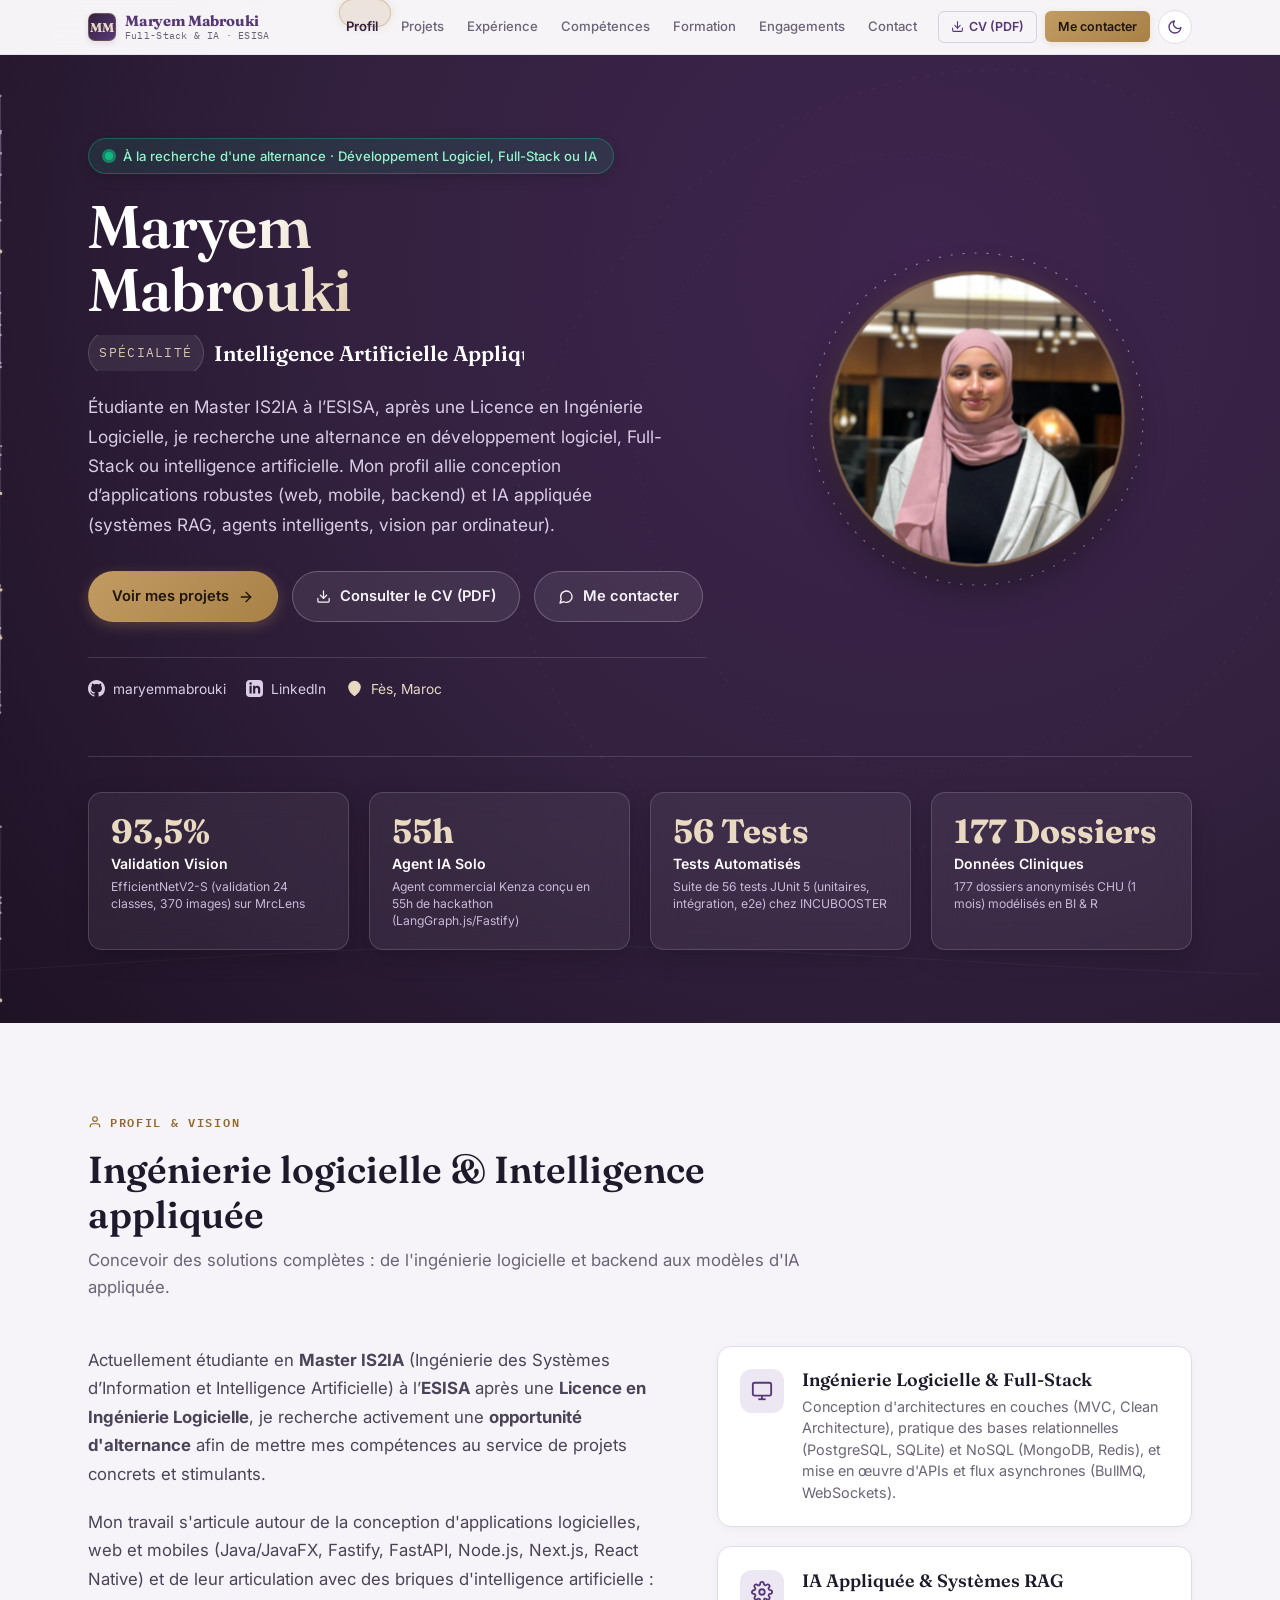
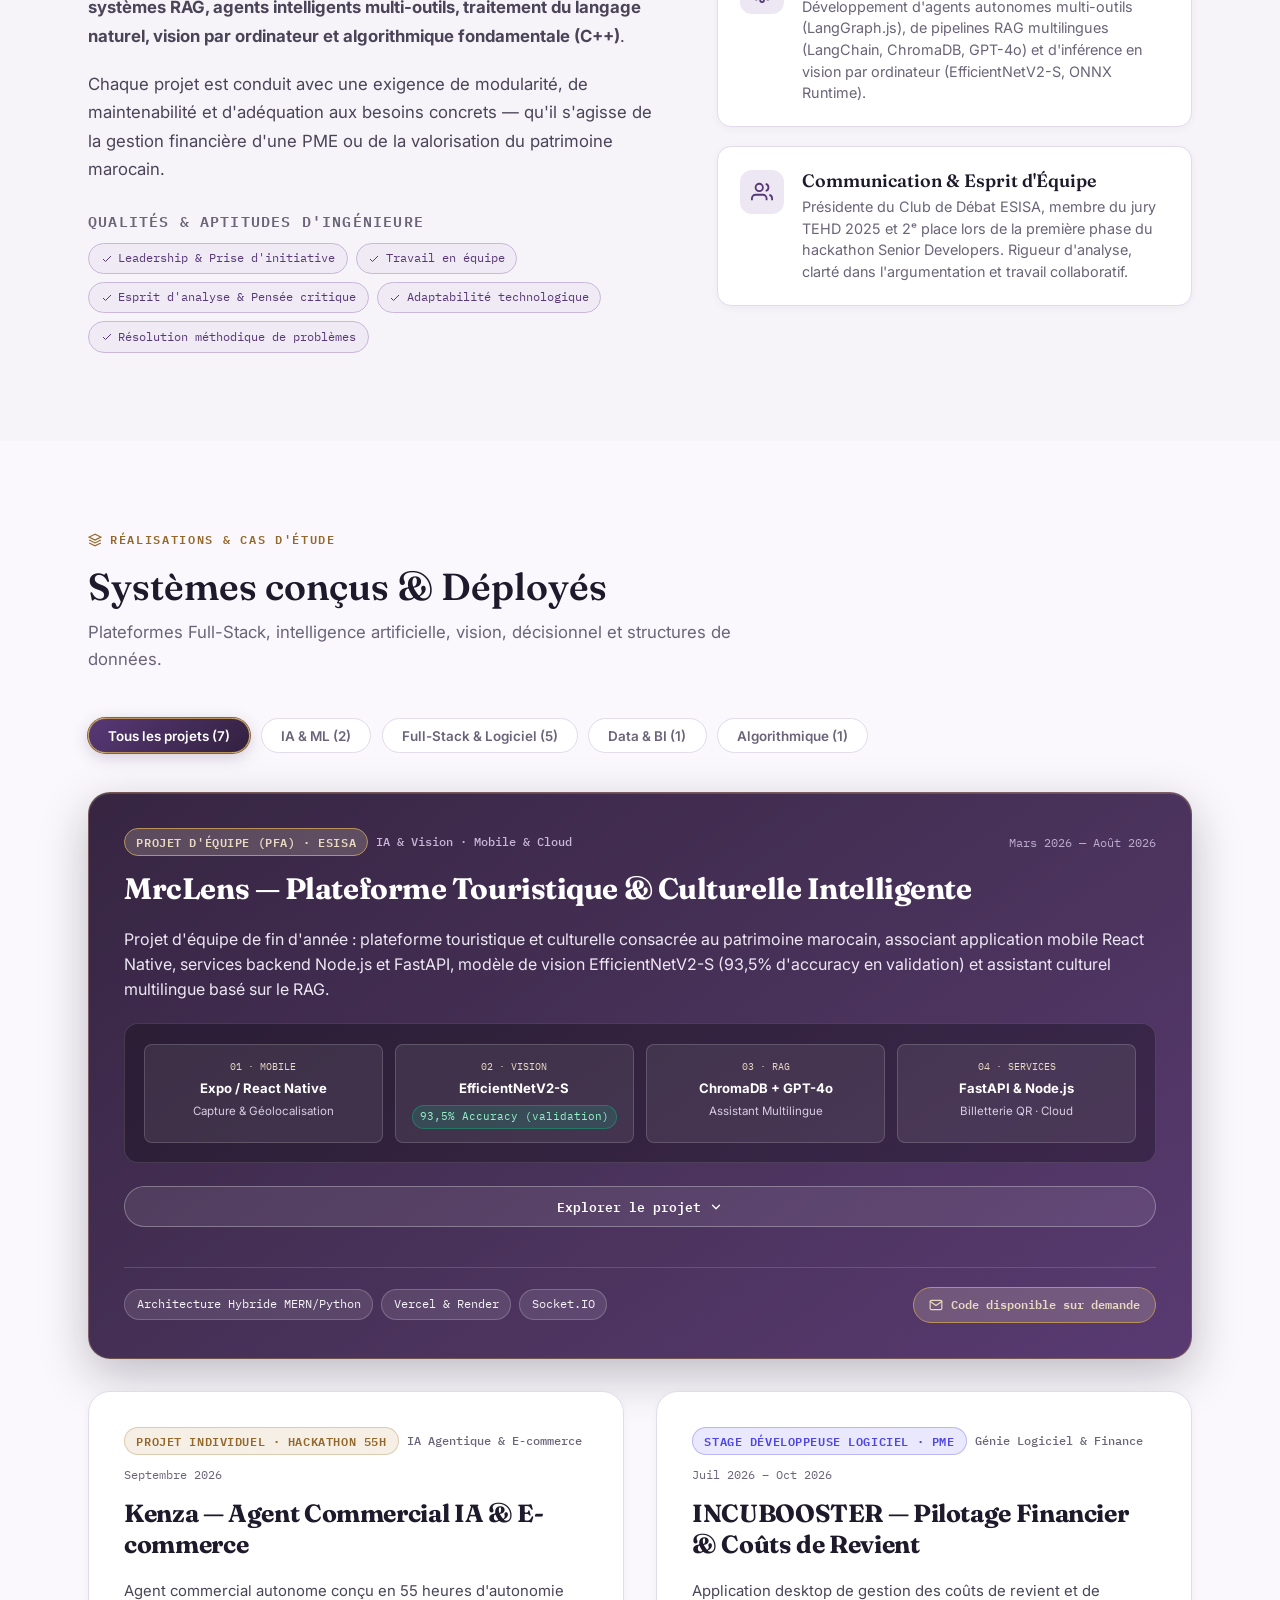
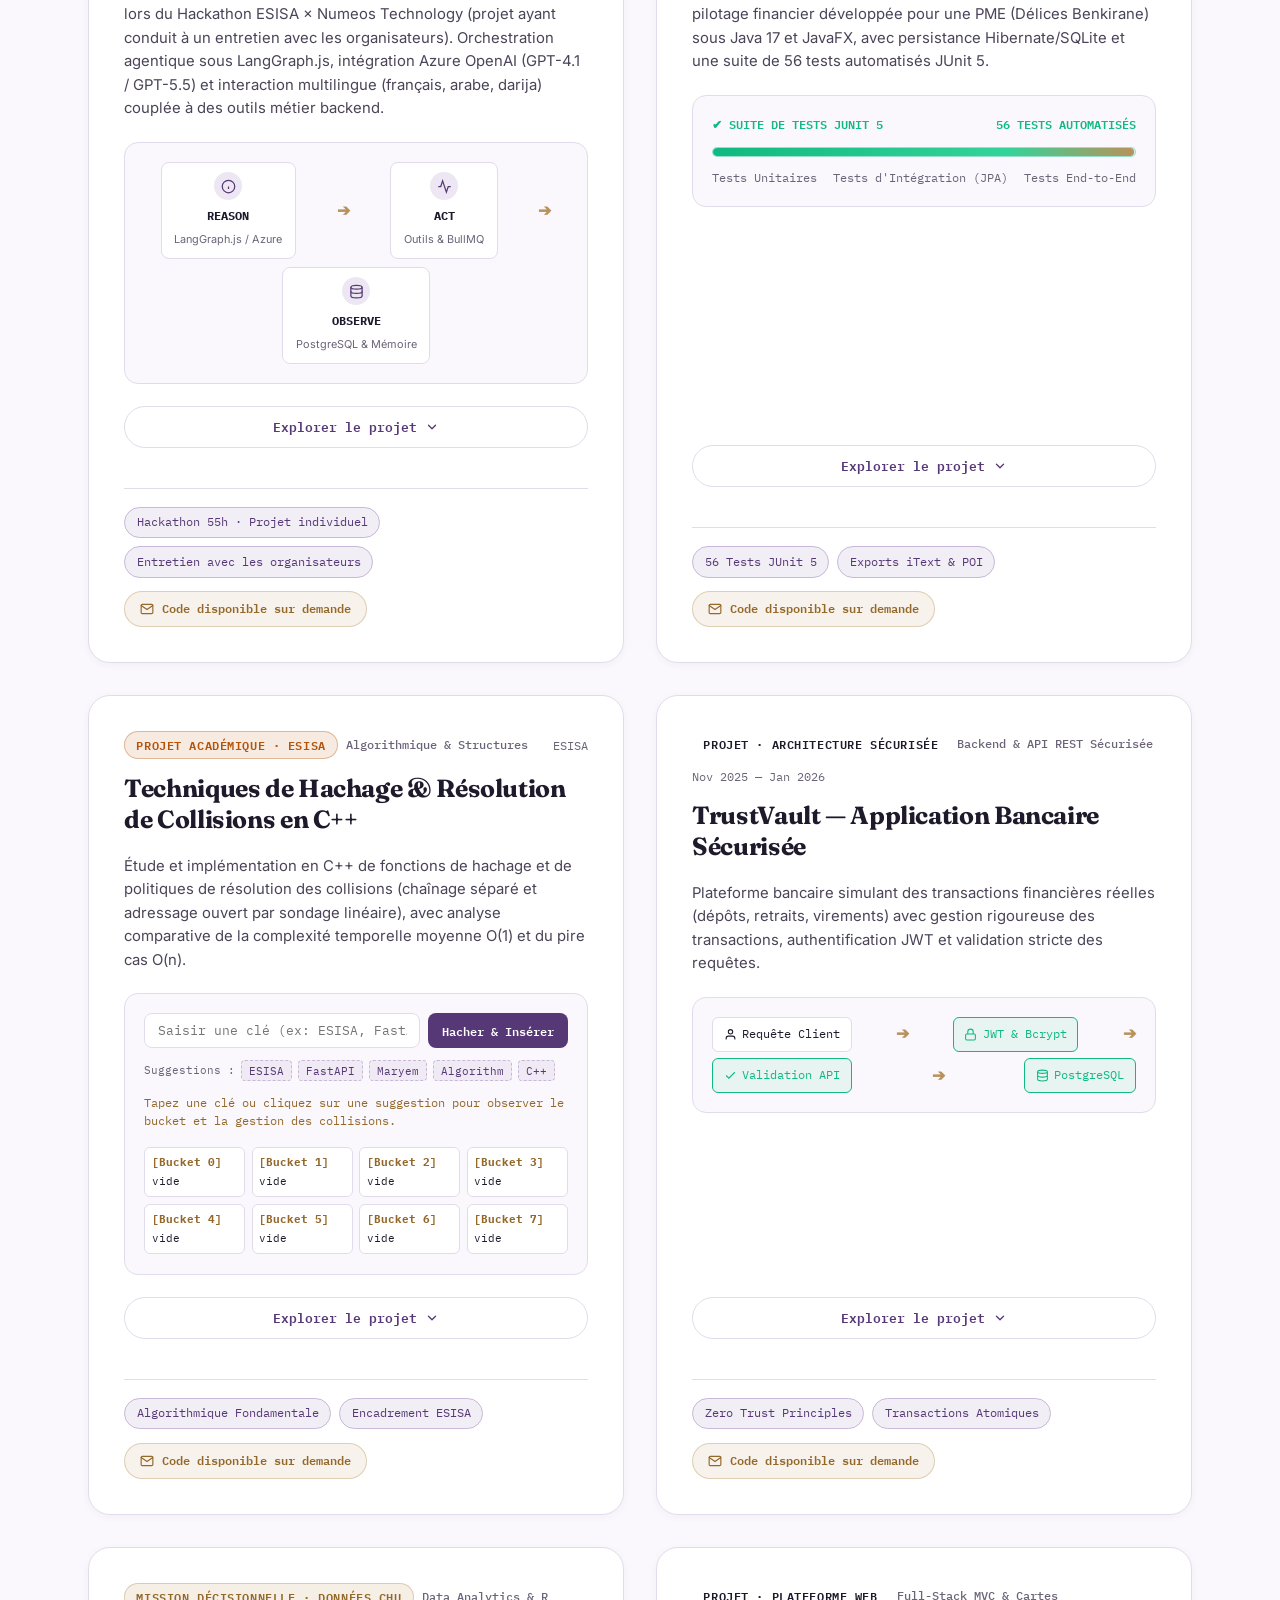
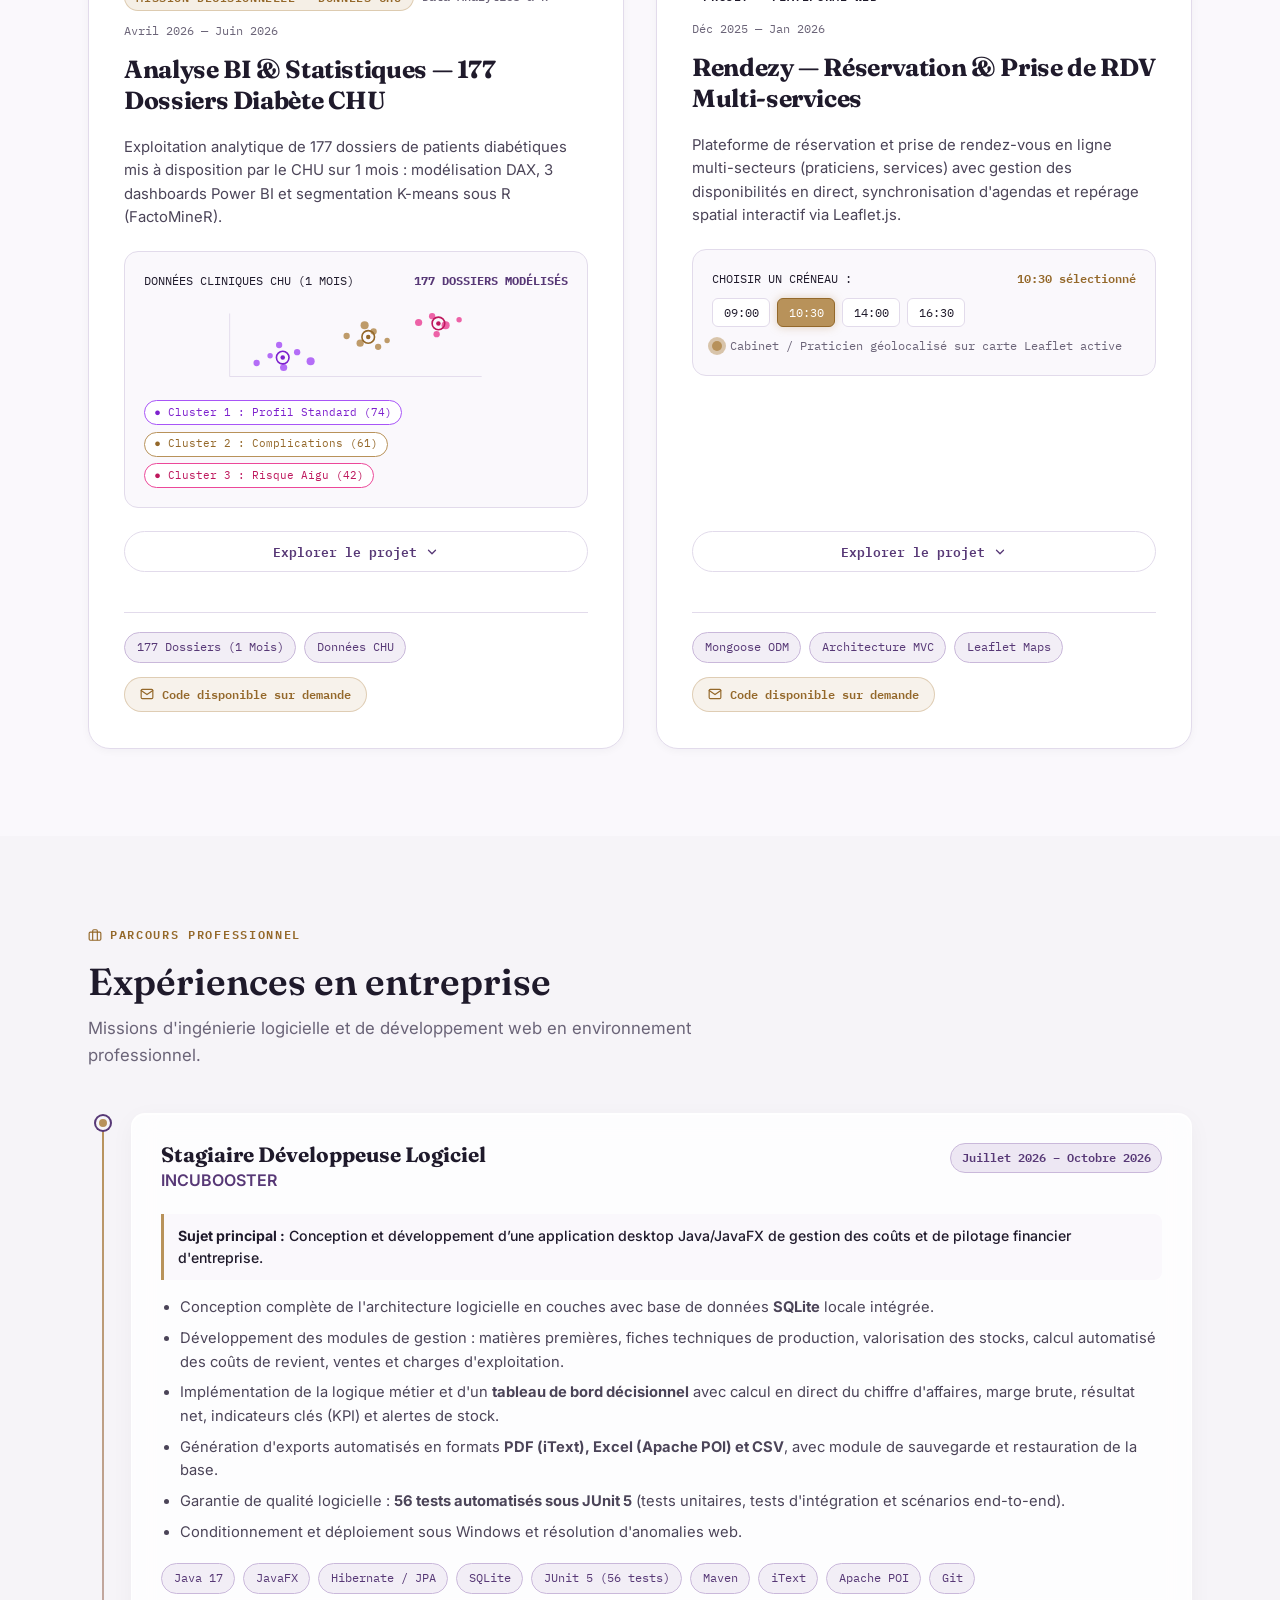
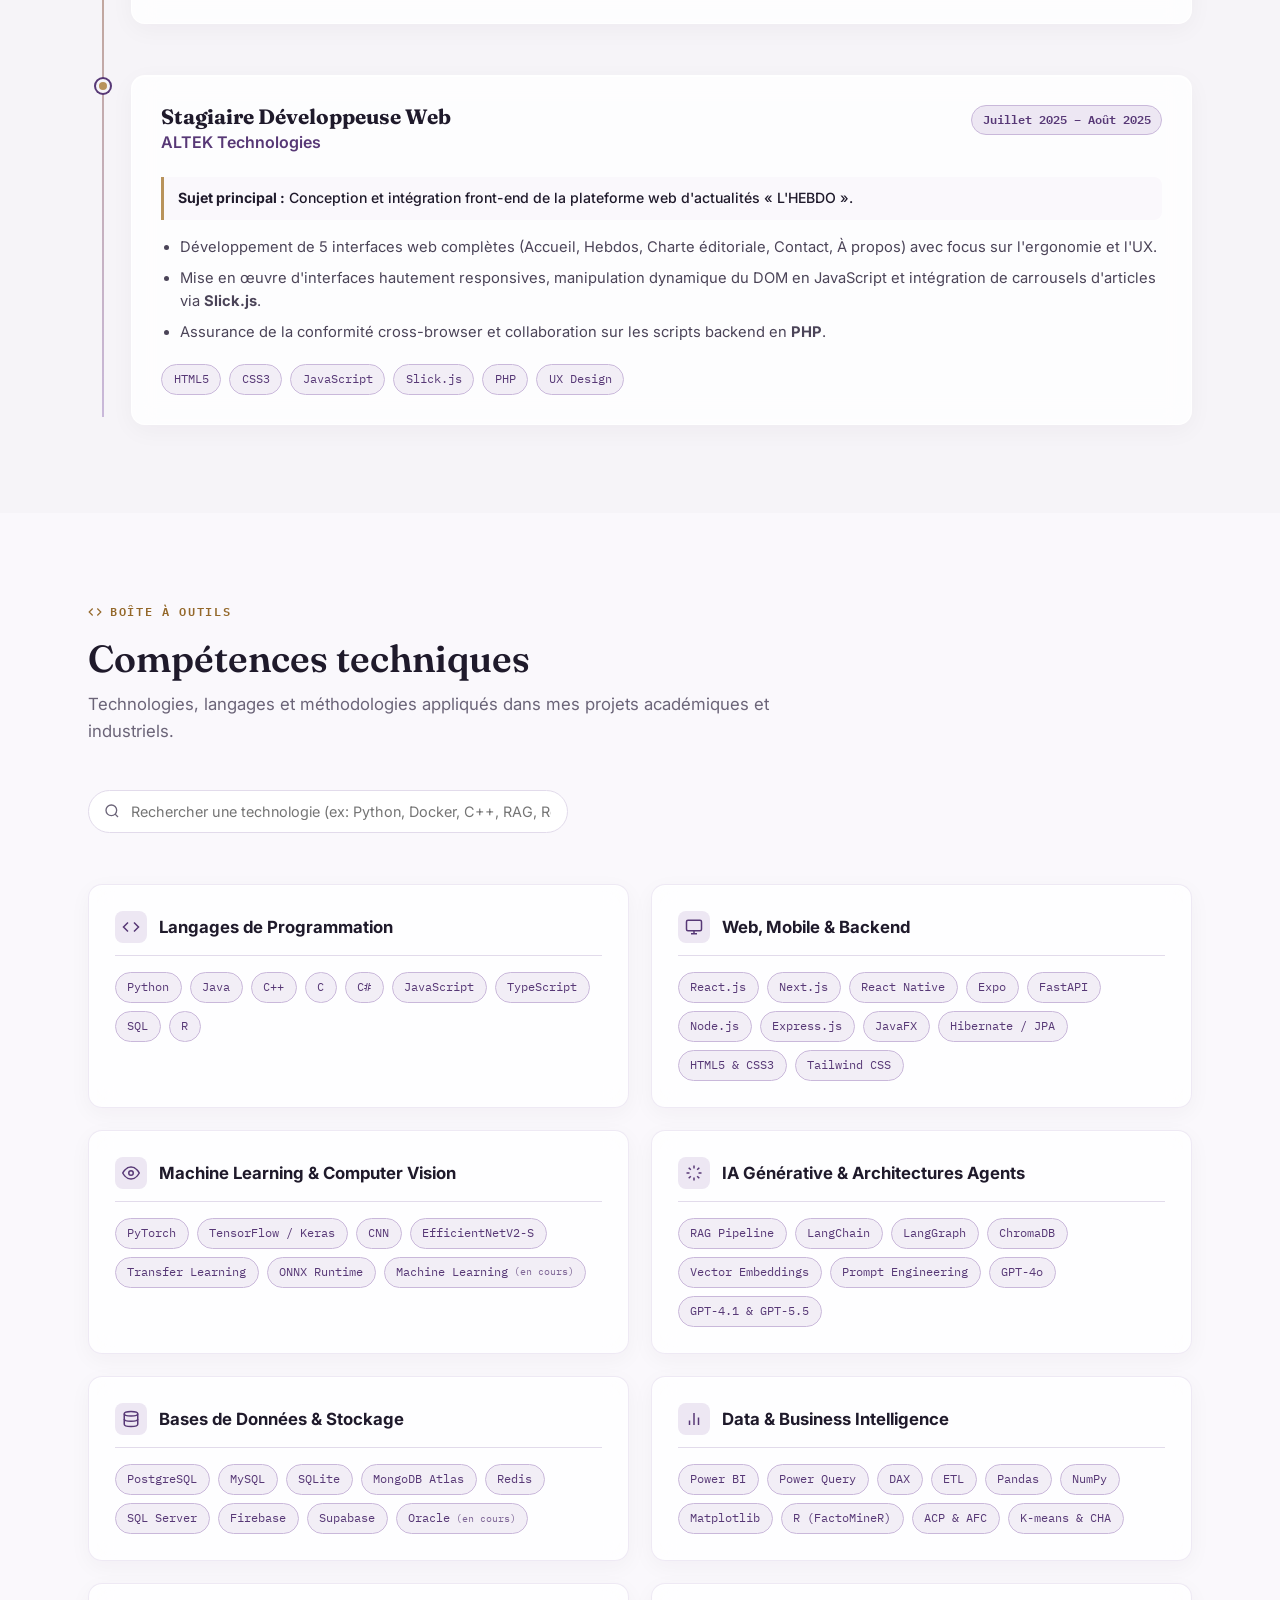
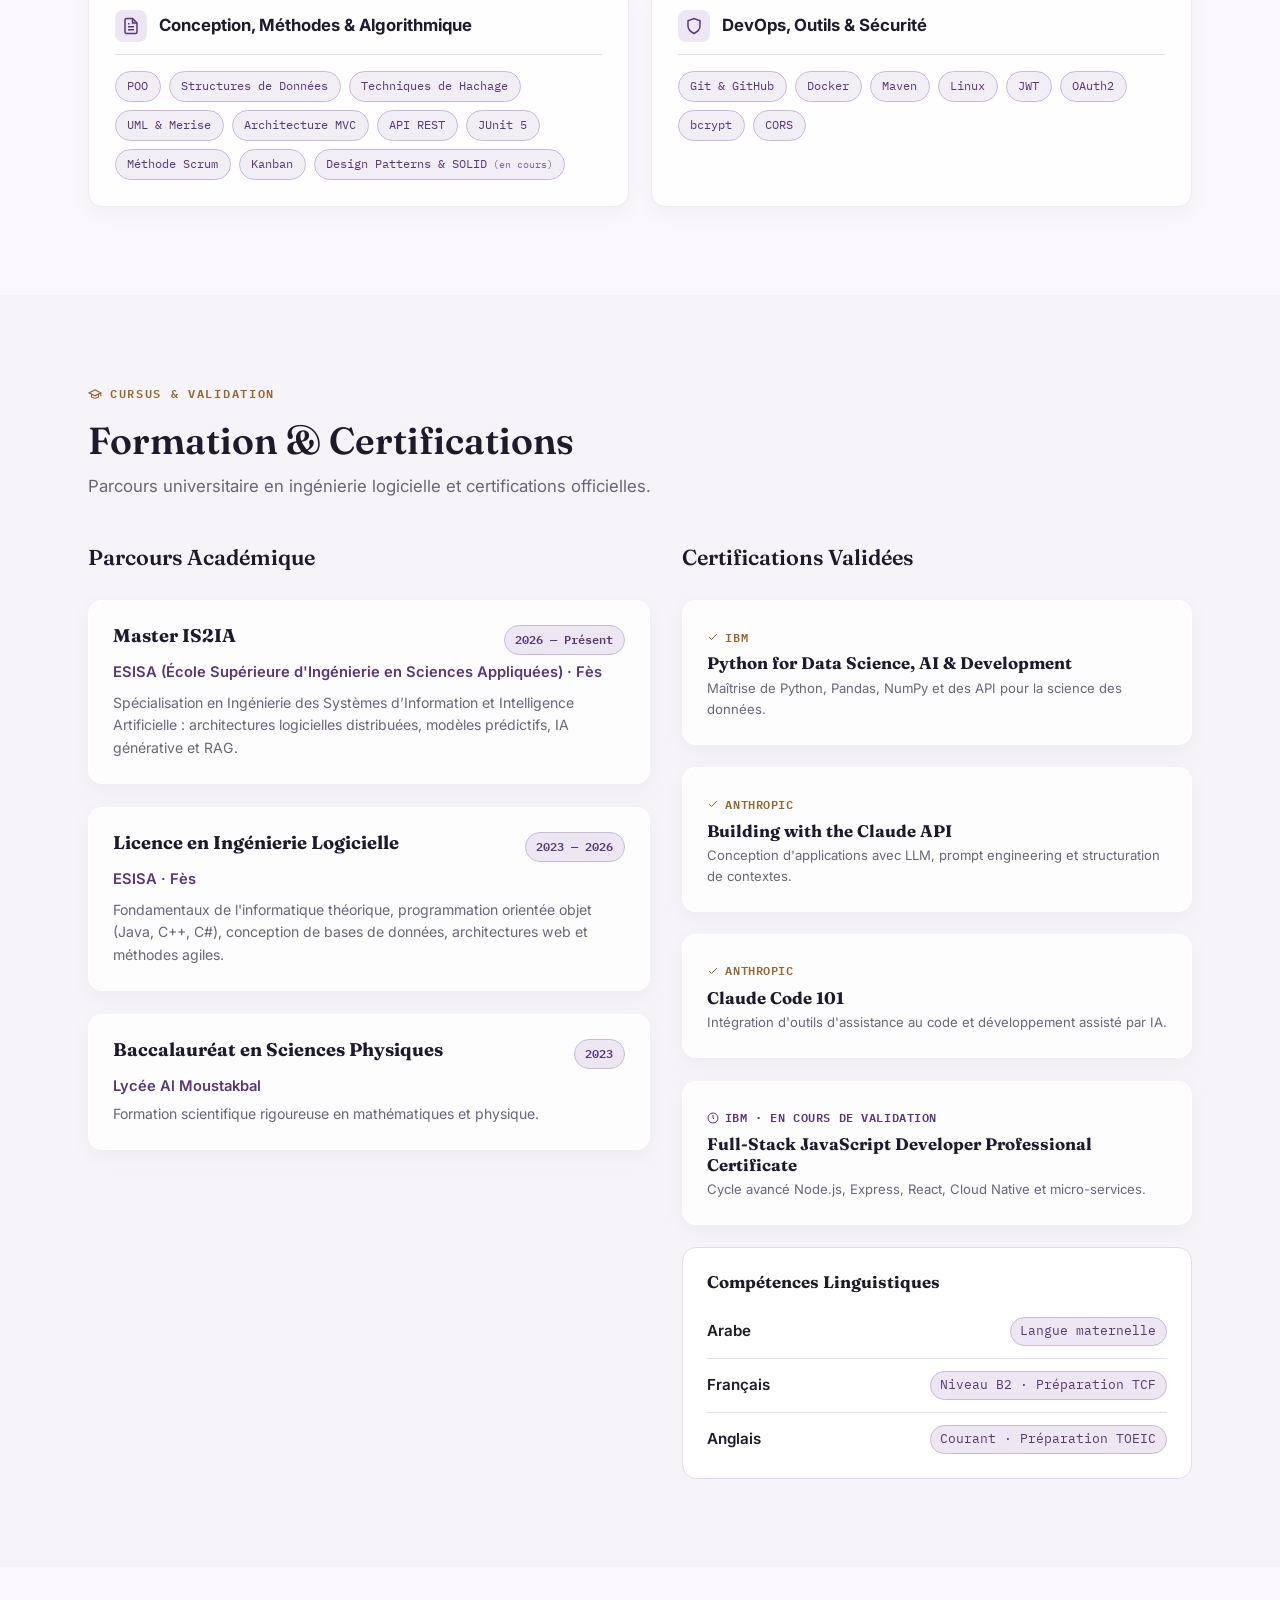
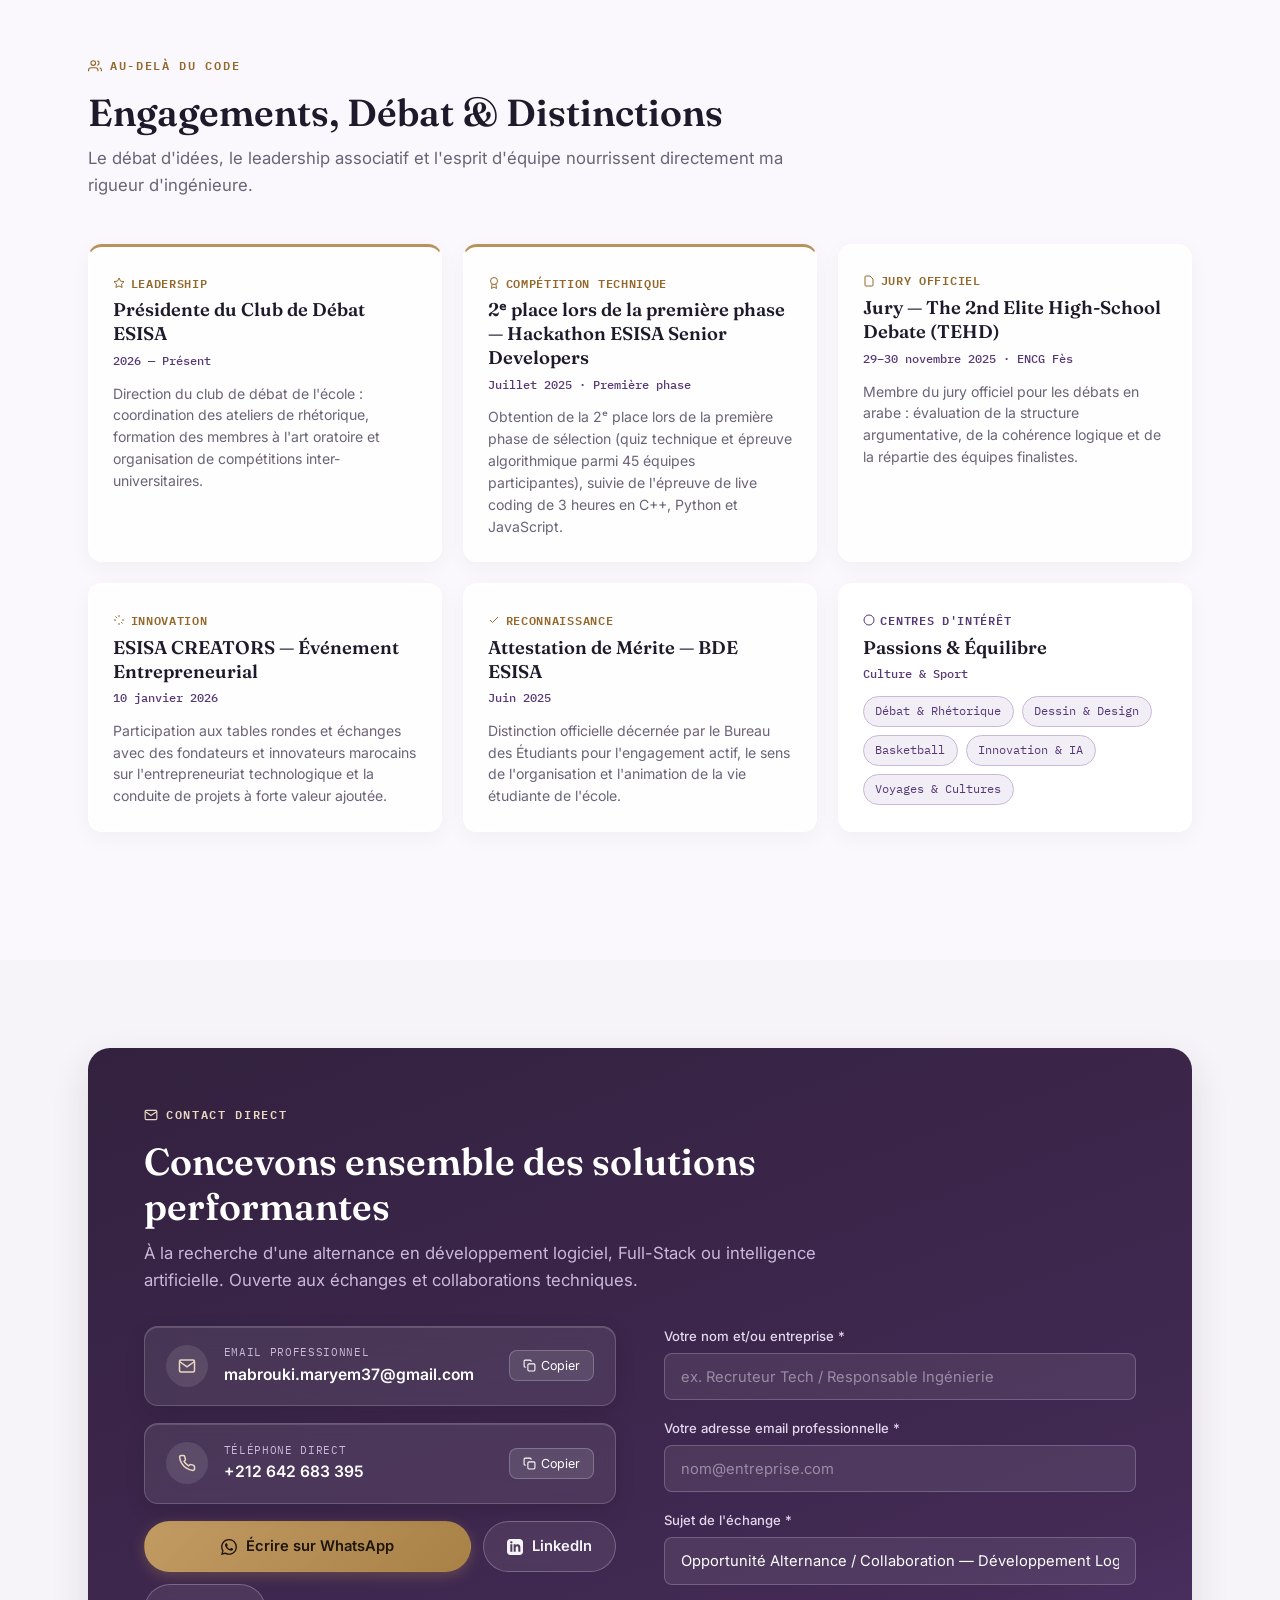
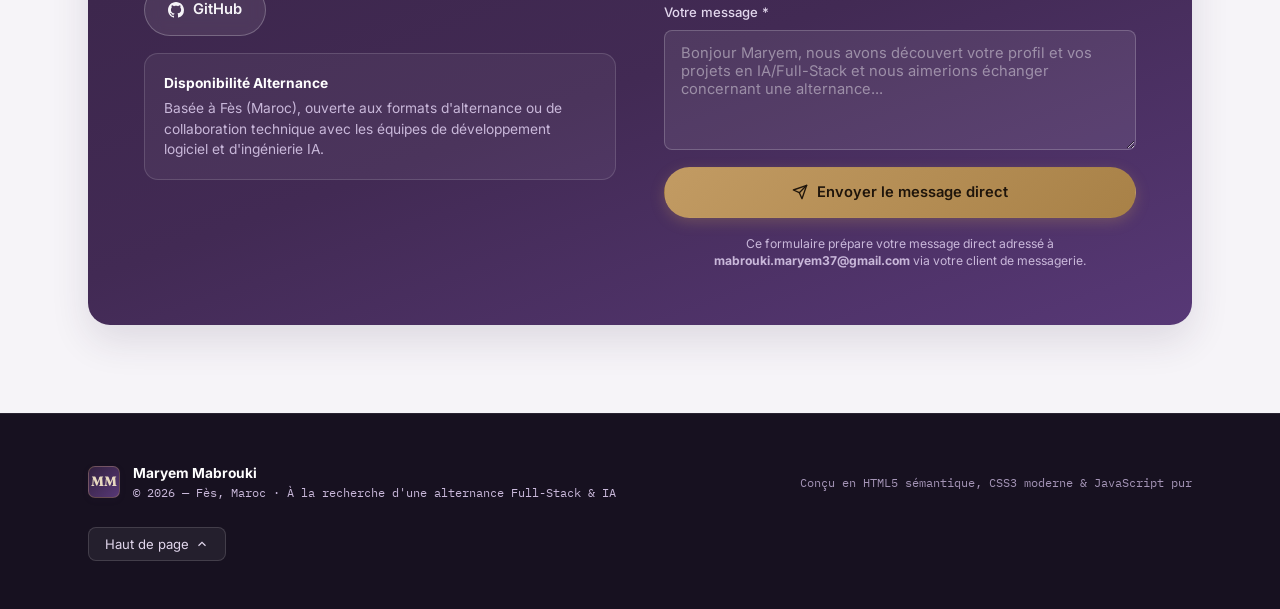
==== commit 7bd85933: "Improve portfolio content" ====
--- a/index.html
+++ b/index.html
@@ -1208,16 +1208,16 @@
             <div class="proj-card-header">
               <div class="proj-meta-row">
                 <div class="proj-badges-group">
-                  <span class="proj-role-badge">Projet · Architecture Backend</span>
-                  <span class="proj-cat-badge">Backend Python &amp; API REST</span>
+                  <span class="proj-role-badge">Projet · Architecture Sécurisée</span>
+                  <span class="proj-cat-badge">Backend &amp; API REST Sécurisée</span>
                 </div>
                 <span class="proj-period">Nov 2025 — Jan 2026</span>
               </div>
-              <h3 class="proj-title">TrustVault — API Bancaire Sécurisée</h3>
+              <h3 class="proj-title">TrustVault — Application Bancaire Sécurisée</h3>
             </div>
 
             <p class="proj-pitch">
-              API REST pour une application bancaire simulée (gestion des comptes, dépôts, retraits, virements inter-comptes) développée avec FastAPI et PostgreSQL, intégrant l'authentification JWT, le hachage des mots de passe sous bcrypt et la validation des données.
+              Plateforme bancaire simulant des transactions financières réelles (dépôts, retraits, virements) avec gestion rigoureuse des transactions, authentification JWT et validation stricte des requêtes.
             </p>
 
             <!-- Visuel Signature TrustVault : Schéma de flux sécurisé -->
@@ -1235,7 +1235,7 @@
                 <span class="react-arrow">➔</span>
                 <div class="tv-step-node secure">
                   <svg width="13" height="13" viewBox="0 0 24 24" fill="none" stroke="currentColor" stroke-width="2"><polyline points="20 6 9 17 4 12"/></svg>
-                  <span>Validation Requête</span>
+                  <span>Validation API</span>
                 </div>
                 <span class="react-arrow">➔</span>
                 <div class="tv-step-node secure">
@@ -1259,7 +1259,7 @@
                       Problématique
                     </div>
                     <p>
-                      Concevoir une API backend structurée et sécurisée pour simuler des opérations bancaires fondamentales (dépôts, retraits, virements), en veillant à la cohérence des soldes lors des transactions et au contrôle des accès utilisateurs.
+                      Concevoir un système bancaire d'intégrité critique éliminant tout risque d'incohérence de solde lors des transactions concurrentes (conditions de course, double dépense) avec une approche Zero-Trust.
                     </p>
                   </div>
 
@@ -1269,9 +1269,9 @@
                       Approche Technique
                     </div>
                     <ul>
-                      <li>Architecture modulaire FastAPI : découplage entre les routeurs d'API, les services métier et la persistance des données.</li>
-                      <li>Gestion rigoureuse des virements inter-comptes au moyen de transactions SQL pour maintenir la cohérence des soldes.</li>
-                      <li>Authentification par jetons JWT, hachage sécurisé des mots de passe avec bcrypt et validation des formats de requêtes entrantes.</li>
+                      <li>Architecture multicouche FastAPI : séparation stricte entre contrôleurs, services métier et accès aux données.</li>
+                      <li>Transactions atomiques sous PostgreSQL (BEGIN / COMMIT / ROLLBACK) assurant l'intégrité financière.</li>
+                      <li>Validation stricte des requêtes entrantes, authentification JWT et hashage Bcrypt des mots de passe.</li>
                     </ul>
                   </div>
 
@@ -1287,7 +1287,7 @@
                       <span class="tag">API REST</span>
                       <span class="tag">JWT Tokens</span>
                       <span class="tag">Bcrypt</span>
-                      <span class="tag">Transactions SQL</span>
+                      <span class="tag">Transactions Sécurisées</span>
                     </div>
                   </div>
                 </div>
@@ -1298,8 +1298,8 @@
                     <div class="stepper-track"><div class="stepper-bar" style="width: 0%;"></div></div>
                     <div class="stepper-pills" role="tablist" aria-label="Étapes de conception TrustVault">
                       <button class="step-pill active" onclick="goToStep(this, 0)" role="tab" aria-selected="true"><span class="step-num">STEP 01</span> Multicouche</button>
-                      <button class="step-pill" onclick="goToStep(this, 1)" role="tab" aria-selected="false"><span class="step-num">STEP 02</span> Transactions SQL</button>
-                      <button class="step-pill" onclick="goToStep(this, 2)" role="tab" aria-selected="false"><span class="step-num">STEP 03</span> Authentification &amp; Sécurité</button>
+                      <button class="step-pill" onclick="goToStep(this, 1)" role="tab" aria-selected="false"><span class="step-num">STEP 02</span> Transactions Sécurisées</button>
+                      <button class="step-pill" onclick="goToStep(this, 2)" role="tab" aria-selected="false"><span class="step-num">STEP 03</span> Sécurité Zero-Trust</button>
                     </div>
                   </div>
 
@@ -1307,42 +1307,42 @@
                     <div class="step-slide active" data-step="0">
                       <div class="step-slide-header">
                         <span class="step-tag-pill">Étape 01 · Architecture en Couches FastAPI</span>
-                        <div class="step-mini-tags"><span class="mini-tag">FastAPI</span><span class="mini-tag">Routers</span><span class="mini-tag">Services</span></div>
+                        <div class="step-mini-tags"><span class="mini-tag">Clean Arch</span><span class="mini-tag">Routers</span></div>
                       </div>
-                      <h4 class="step-slide-title">Découplage Fonctionnel &amp; Organisation des Services</h4>
-                      <p class="step-slide-desc">Organisation claire des responsabilités pour structurer les endpoints et la logique des opérations bancaires.</p>
+                      <h4 class="step-slide-title">Découplage Fonctionnel &amp; Injection de Dépendances</h4>
+                      <p class="step-slide-desc">Organisation claire des responsabilités pour garantir l'évolutivité et la testabilité unitaire des services bancaires.</p>
                       <ul class="step-slide-bullets">
-                        <li>Couche Routers isolant la réception et la sérialisation des requêtes HTTP.</li>
-                        <li>Couche Services appliquant les règles de gestion des soldes et des plafonds de transfert.</li>
-                        <li>Gestion du cycle de vie des sessions de base de données via le système de dépendances FastAPI.</li>
+                        <li>Couche Routers isolant la réception et la sérialisation HTTP des requêtes.</li>
+                        <li>Couche Services appliquant les règles d'éligibilité financière et plafonds.</li>
+                        <li>Gestion de cycle de vie des sessions de base de données via `Depends()`.</li>
                       </ul>
                     </div>
 
                     <div class="step-slide" data-step="1">
                       <div class="step-slide-header">
-                        <span class="step-tag-pill">Étape 02 · Cohérence des Transactions</span>
-                        <div class="step-mini-tags"><span class="mini-tag">PostgreSQL</span><span class="mini-tag">Transactions SQL</span></div>
+                        <span class="step-tag-pill">Étape 02 · Intégrité Transactionnelle</span>
+                        <div class="step-mini-tags"><span class="mini-tag">PostgreSQL</span><span class="mini-tag">Transactions</span></div>
                       </div>
-                      <h4 class="step-slide-title">Gestion Transactionnelle des Virements</h4>
-                      <p class="step-slide-desc">Traitement unifié des débits et crédits pour prévenir les incohérences de solde lors des transferts.</p>
+                      <h4 class="step-slide-title">Verrouillage Atomique des Virements Inter-comptes</h4>
+                      <p class="step-slide-desc">Traitement unitaire des débits et crédits pour éliminer toute situation d'incohérence financière en cas de coupure.</p>
                       <ul class="step-slide-bullets">
-                        <li>Encapsulation des opérations de virement dans des blocs transactionnels SQL.</li>
-                        <li>Politique de rollback en cas d'erreur ou d'échec d'une opération intermédiaire.</li>
-                        <li>Enregistrement d'un historique structuré de chaque mouvement de compte.</li>
+                        <li>Encapsulation des opérations bancaires dans des transactions atomiques PostgreSQL.</li>
+                        <li>Politique de rollback immédiat à la moindre exception levée lors d'un transfert.</li>
+                        <li>Historique immuable de chaque mouvement pour audit comptable.</li>
                       </ul>
                     </div>
 
                     <div class="step-slide" data-step="2">
                       <div class="step-slide-header">
-                        <span class="step-tag-pill">Étape 03 · Authentification &amp; Sécurité</span>
+                        <span class="step-tag-pill">Étape 03 · Sécurité &amp; Validation</span>
                         <div class="step-mini-tags"><span class="mini-tag">FastAPI</span><span class="mini-tag">JWT</span><span class="mini-tag">Bcrypt</span></div>
                       </div>
                       <h4 class="step-slide-title">Authentification Sécurisée &amp; Validation des Requêtes</h4>
-                      <p class="step-slide-desc">Contrôle des identités et des formats de données pour sécuriser les accès à l'API bancaire.</p>
+                      <p class="step-slide-desc">Contrôle strict des identités et des données entrantes pour prévenir toute injection ou usurpation.</p>
                       <ul class="step-slide-bullets">
-                        <li>Génération et vérification de jetons JWT sécurisés pour l'authentification des requêtes.</li>
-                        <li>Hachage des mots de passe utilisateurs à l'aide de l'algorithme bcrypt.</li>
-                        <li>Validation des montants et des données transmises avant exécution des opérations.</li>
+                        <li>Génération de jetons JWT sécurisés et salage de mots de passe sous Bcrypt.</li>
+                        <li>Validation rigoureuse des montants et formats des transactions financières.</li>
+                        <li>Gestion fine des codes d'erreur HTTP pour ne divulguer aucune information sensible.</li>
                       </ul>
                     </div>
                   </div>
@@ -1364,9 +1364,8 @@
 
             <div class="project-footer">
               <div class="tag-row">
-                <span class="tag">Architecture FastAPI</span>
-                <span class="tag">Transactions SQL</span>
-                <span class="tag">Sécurité JWT &amp; Bcrypt</span>
+                <span class="tag">Zero Trust Principles</span>
+                <span class="tag">Transactions Atomiques</span>
               </div>
               <div class="project-actions">
                 <a href="#contact" class="btn-code-request" onclick="prepareContactProject('TrustVault')">
--- a/css/style.css
+++ b/css/style.css
@@ -0,0 +1,3344 @@
+/* ==========================================================
+       1. VARIABLES DU DESIGN SYSTEM (Harmonie Prune, Or & Lavande)
+       ========================================================== */
+    :root {
+      --bg: #F6F4F8;
+      --surface: #FFFFFF;
+      --surface-alt: #FAF8FC;
+      --surface-card: #FFFFFF;
+      --ink: #1F1A2B;
+      --ink-secondary: #4B4458;
+      --muted: #6B6478;
+      --text: var(--ink);
+
+      /* Palette Prune & Violet Royale */
+      --violet-deep: #33213F;
+      --violet-deep-2: #422A54;
+      --violet: #6E4A94;
+      --violet-strong: #573876;
+      --violet-soft: #C9B8DA;
+      --violet-mist: #EDE7F3;
+      --violet-glow: rgba(110, 74, 148, 0.16);
+
+      /* Accents Or Chaud (avec variante accessible WCAG AA) */
+      --gold: #B8925A;
+      --gold-accessible: #94682A;
+      /* Contraste >= 4.5:1 sur fond clair */
+      --gold-soft: #E8D9C0;
+      --gold-glow: rgba(184, 146, 90, 0.25);
+
+      /* Lignes & Bordures */
+      --line: #E2DBEB;
+      --line-dark: rgba(255, 255, 255, 0.12);
+
+      /* Statut Disponible */
+      --status-emerald: #10B981;
+      --status-glow: rgba(16, 185, 129, 0.25);
+
+      /* Dimensions & Rayons */
+      --radius-sm: 8px;
+      --radius: 14px;
+      --radius-lg: 22px;
+      --radius-pill: 9999px;
+      --maxw: 1160px;
+
+      /* Ombres portées */
+      --shadow-sm: 0 2px 8px rgba(31, 26, 43, 0.04);
+      --shadow-md: 0 8px 24px rgba(51, 33, 63, 0.08);
+      --shadow-lg: 0 16px 38px rgba(51, 33, 63, 0.12);
+      --shadow-glow: 0 0 25px rgba(184, 146, 90, 0.22);
+
+      /* Variables dynamiques pour suivi souris */
+      --mouse-x: -600px;
+      --mouse-y: -600px;
+    }
+
+    /* Thème Sombre Optionnel (Respecte la palette Prune / Or / Lavande) */
+    html[data-theme="dark"] {
+      --bg: #140D1C;
+      --surface: #1E1528;
+      --surface-alt: #261B33;
+      --surface-card: #20172B;
+      --ink: #F8F6FB;
+      --ink-secondary: #D7CDE1;
+      --muted: #A396B2;
+      --line: rgba(226, 219, 235, 0.12);
+      --line-dark: rgba(255, 255, 255, 0.08);
+      --violet-mist: rgba(110, 74, 148, 0.24);
+      --gold-soft: #D9C4A6;
+      --shadow-sm: 0 2px 8px rgba(0, 0, 0, 0.4);
+      --shadow-md: 0 8px 24px rgba(0, 0, 0, 0.55);
+      --shadow-lg: 0 16px 38px rgba(0, 0, 0, 0.7);
+    }
+
+    *,
+    *::before,
+    *::after {
+      box-sizing: border-box;
+      margin: 0;
+      padding: 0;
+    }
+
+    html {
+      scroll-behavior: smooth;
+      font-size: 16px;
+    }
+
+    @media (prefers-reduced-motion: reduce) {
+      html {
+        scroll-behavior: auto;
+      }
+
+      *,
+      *::before,
+      *::after {
+        animation-duration: 0.001ms !important;
+        animation-iteration-count: 1 !important;
+        transition-duration: 0.001ms !important;
+      }
+    }
+
+    body {
+      font-family: 'Inter', -apple-system, BlinkMacSystemFont, sans-serif;
+      background-color: var(--bg);
+      background-image: 
+        radial-gradient(at 0% 0%, rgba(110, 74, 148, 0.035) 0px, transparent 50%),
+        radial-gradient(at 100% 15%, rgba(184, 146, 90, 0.035) 0px, transparent 50%),
+        radial-gradient(at 10% 50%, rgba(110, 74, 148, 0.025) 0px, transparent 50%),
+        radial-gradient(at 90% 85%, rgba(184, 146, 90, 0.035) 0px, transparent 50%);
+      background-attachment: fixed;
+      color: var(--text);
+      line-height: 1.6;
+      overflow-x: hidden;
+    }
+
+    a {
+      color: inherit;
+      text-decoration: none;
+      transition: color 0.2s ease;
+    }
+
+    img {
+      max-width: 100%;
+      height: auto;
+      display: block;
+    }
+
+    button,
+    input,
+    textarea {
+      font-family: inherit;
+    }
+
+    /* Accessibilité focus clavier */
+    a:focus-visible,
+    button:focus-visible,
+    input:focus-visible,
+    textarea:focus-visible {
+      outline: 2px solid var(--gold);
+      outline-offset: 3px;
+    }
+
+    /* Skip-link accessible visible uniquement au focus */
+    .skip-link {
+      position: fixed;
+      top: -120px;
+      left: 1.5rem;
+      background: var(--violet-deep);
+      color: var(--gold-soft);
+      border: 2px solid var(--gold);
+      border-radius: var(--radius-sm);
+      padding: 0.65rem 1.25rem;
+      font-size: 0.88rem;
+      font-weight: 600;
+      box-shadow: var(--shadow-lg);
+      z-index: 99999;
+      text-decoration: none;
+      transition: transform 0.25s cubic-bezier(0.16, 1, 0.3, 1), top 0.25s cubic-bezier(0.16, 1, 0.3, 1);
+    }
+
+    .skip-link:focus,
+    .skip-link:focus-visible {
+      top: 1.25rem;
+      outline: 2px solid #FFFFFF;
+      outline-offset: 2px;
+    }
+
+    .wrap {
+      max-width: var(--maxw);
+      margin: 0 auto;
+      padding: 0 1.75rem;
+    }
+
+    /* ==========================================================
+       2. TYPOGRAPHIE & HIÉRARCHIE
+       ========================================================== */
+    h1,
+    h2,
+    h3,
+    h4 {
+      font-family: 'Fraunces', Georgia, serif;
+      font-weight: 600;
+      color: var(--ink);
+      line-height: 1.2;
+    }
+
+    .eyebrow {
+      font-family: 'IBM Plex Mono', monospace;
+      font-size: 0.75rem;
+      letter-spacing: 0.14em;
+      text-transform: uppercase;
+      font-weight: 600;
+      color: var(--gold-accessible);
+      display: inline-flex;
+      align-items: center;
+      gap: 0.5rem;
+    }
+
+    .eyebrow.on-dark {
+      color: var(--gold-soft);
+    }
+
+    .section-head {
+      max-width: 720px;
+      margin-bottom: 2.8rem;
+    }
+
+    .section-head h2 {
+      font-size: 2.35rem;
+      margin-top: 0.6rem;
+      color: var(--ink);
+    }
+
+    .section-head p.sub {
+      color: var(--muted);
+      font-size: 1.05rem;
+      margin-top: 0.65rem;
+      line-height: 1.6;
+    }
+
+    section {
+      padding: 5.5rem 0;
+      position: relative;
+    }
+
+    /* ==========================================================
+       3. NAVIGATION HEADER (COMPACT & ÉLÉGANT)
+       ========================================================== */
+    .site-nav {
+      position: sticky;
+      top: 0;
+      z-index: 100;
+      background: rgba(246, 244, 248, 0.88);
+      backdrop-filter: blur(14px);
+      -webkit-backdrop-filter: blur(14px);
+      border-bottom: 1px solid rgba(110, 74, 148, 0.1);
+      transition: background 0.25s ease, border-color 0.25s ease, box-shadow 0.25s ease, padding 0.25s ease;
+    }
+
+    html[data-theme="dark"] .site-nav {
+      background: rgba(20, 13, 28, 0.88);
+      border-bottom-color: rgba(255, 255, 255, 0.08);
+    }
+
+    .site-nav.scrolled {
+      background: rgba(246, 244, 248, 0.98);
+      border-bottom: 1px solid rgba(184, 146, 90, 0.3);
+      box-shadow: 0 4px 18px rgba(51, 33, 63, 0.08);
+    }
+
+    html[data-theme="dark"] .site-nav.scrolled {
+      background: rgba(20, 13, 28, 0.98);
+      border-bottom-color: rgba(184, 146, 90, 0.35);
+      box-shadow: 0 4px 20px rgba(0, 0, 0, 0.5);
+    }
+
+    /* Barre de progression de lecture fine et dorée */
+    .reading-progress-bar {
+      position: absolute;
+      bottom: 0;
+      left: 0;
+      width: 0%;
+      height: 2.5px;
+      background: linear-gradient(90deg, var(--gold), #ECD29C, var(--violet));
+      box-shadow: 0 0 10px rgba(184, 146, 90, 0.5);
+      pointer-events: none;
+      z-index: 105;
+      transition: width 0.05s linear;
+    }
+
+    .site-nav .wrap {
+      display: flex;
+      align-items: center;
+      justify-content: space-between;
+      padding-top: 0.5rem;
+      padding-bottom: 0.5rem;
+      transition: padding 0.25s cubic-bezier(0.16, 1, 0.3, 1);
+    }
+
+    .site-nav.scrolled .wrap {
+      padding-top: 0.3rem;
+      padding-bottom: 0.3rem;
+    }
+
+    .brand {
+      display: flex;
+      align-items: center;
+      gap: 0.55rem;
+      text-decoration: none;
+    }
+
+    .brand-mark {
+      width: 28px;
+      height: 28px;
+      border-radius: 7px;
+      background: linear-gradient(135deg, var(--violet-deep), var(--violet-strong));
+      border: 1px solid rgba(184, 146, 90, 0.35);
+      display: flex;
+      align-items: center;
+      justify-content: center;
+      color: var(--gold-soft);
+      font-family: 'Fraunces', serif;
+      font-weight: 700;
+      font-size: 0.8rem;
+      box-shadow: 0 2px 6px rgba(51, 33, 63, 0.12);
+      transition: transform 0.2s ease, box-shadow 0.2s ease, width 0.25s ease, height 0.25s ease, font-size 0.25s ease;
+      flex-shrink: 0;
+    }
+
+    .site-nav.scrolled .brand-mark {
+      width: 25px;
+      height: 25px;
+      font-size: 0.72rem;
+    }
+
+    .brand:hover .brand-mark {
+      transform: scale(1.05);
+      box-shadow: 0 3px 8px rgba(184, 146, 90, 0.3);
+    }
+
+    .brand-text {
+      display: flex;
+      flex-direction: column;
+      line-height: 1.15;
+    }
+
+    .brand-name {
+      font-family: 'Fraunces', serif;
+      font-weight: 700;
+      font-size: 0.92rem;
+      color: var(--violet-strong);
+      letter-spacing: -0.01em;
+    }
+
+    html[data-theme="dark"] .brand-name {
+      color: var(--gold-soft);
+    }
+
+    .brand-sub {
+      font-family: 'IBM Plex Mono', monospace;
+      font-size: 0.62rem;
+      color: var(--muted);
+      letter-spacing: 0.03em;
+    }
+
+    .nav-links {
+      position: relative;
+      display: flex;
+      gap: 0.2rem;
+      list-style: none;
+      align-items: center;
+      padding: 0.2rem;
+    }
+
+    .nav-links li {
+      position: relative;
+      z-index: 2;
+    }
+
+    .nav-links a {
+      font-size: 0.82rem;
+      font-weight: 500;
+      color: var(--muted);
+      padding: 0.32rem 0.62rem;
+      border-radius: var(--radius-pill);
+      transition: color 0.2s ease;
+      position: relative;
+      display: inline-block;
+      text-decoration: none;
+    }
+
+    .nav-links a:hover {
+      color: var(--violet-strong);
+    }
+
+    html[data-theme="dark"] .nav-links a:hover {
+      color: var(--gold-soft);
+    }
+
+    .nav-links a.active {
+      color: var(--violet-deep);
+      font-weight: 600;
+    }
+
+    html[data-theme="dark"] .nav-links a.active {
+      color: #FFFFFF;
+    }
+
+    /* Pastille dorée glissante (Scrollspy dynamique) */
+    .nav-pill-indicator {
+      position: absolute;
+      top: 50%;
+      transform: translateY(-50%);
+      height: 28px;
+      border-radius: var(--radius-pill);
+      background: rgba(184, 146, 90, 0.16);
+      border: 1px solid rgba(184, 146, 90, 0.42);
+      box-shadow: 0 0 10px rgba(184, 146, 90, 0.22);
+      pointer-events: none;
+      z-index: 1;
+      opacity: 0;
+      transition: left 0.3s cubic-bezier(0.16, 1, 0.3, 1), width 0.3s cubic-bezier(0.16, 1, 0.3, 1), opacity 0.2s ease;
+    }
+
+    html[data-theme="dark"] .nav-pill-indicator {
+      background: rgba(184, 146, 90, 0.22);
+      border-color: rgba(184, 146, 90, 0.55);
+      box-shadow: 0 0 14px rgba(184, 146, 90, 0.35);
+    }
+
+    .nav-actions {
+      display: flex;
+      align-items: center;
+      gap: 0.5rem;
+    }
+
+    .nav-btn-cv {
+      background: transparent;
+      color: var(--violet-strong);
+      border: 1px solid rgba(110, 74, 148, 0.22);
+      border-radius: 6px;
+      padding: 0.32rem 0.72rem;
+      font-size: 0.78rem;
+      font-weight: 600;
+      display: inline-flex;
+      align-items: center;
+      gap: 0.35rem;
+      cursor: pointer;
+      transition: all 0.2s ease;
+    }
+
+    .nav-btn-cv:hover {
+      background: var(--violet-mist);
+      border-color: var(--violet-soft);
+      transform: translateY(-1px);
+    }
+
+    .nav-btn-contact {
+      background: linear-gradient(135deg, #C29B63, #A88147);
+      color: #1F150B;
+      border: none;
+      border-radius: 6px;
+      padding: 0.34rem 0.82rem;
+      font-size: 0.78rem;
+      font-weight: 600;
+      display: inline-flex;
+      align-items: center;
+      gap: 0.35rem;
+      text-decoration: none;
+      box-shadow: 0 2px 7px rgba(184, 146, 90, 0.22);
+      transition: all 0.2s ease;
+      white-space: nowrap;
+    }
+
+    .nav-btn-contact:hover {
+      background: linear-gradient(135deg, #CDA66F, #B58C50);
+      box-shadow: 0 4px 12px rgba(184, 146, 90, 0.35);
+      transform: translateY(-1px);
+    }
+
+    .theme-toggle {
+      width: 34px;
+      height: 34px;
+      border-radius: var(--radius-pill);
+      border: 1px solid var(--line);
+      background: var(--surface);
+      color: var(--violet-strong);
+      display: inline-flex;
+      align-items: center;
+      justify-content: center;
+      cursor: pointer;
+      transition: all 0.2s cubic-bezier(0.16, 1, 0.3, 1);
+      flex-shrink: 0;
+      padding: 0;
+    }
+
+    .theme-toggle:hover {
+      background: var(--violet-mist);
+      border-color: var(--violet-soft);
+      transform: rotate(15deg) scale(1.05);
+      color: var(--gold-accessible);
+    }
+
+    .theme-toggle .sun-icon {
+      display: none;
+    }
+    .theme-toggle .moon-icon {
+      display: block;
+    }
+
+    html[data-theme="dark"] .theme-toggle {
+      color: var(--gold-soft);
+      border-color: var(--line);
+      background: var(--surface-card);
+    }
+
+    html[data-theme="dark"] .theme-toggle:hover {
+      background: rgba(184, 146, 90, 0.18);
+      border-color: var(--gold);
+    }
+
+    html[data-theme="dark"] .theme-toggle .sun-icon {
+      display: block;
+      color: #F59E0B;
+    }
+    html[data-theme="dark"] .theme-toggle .moon-icon {
+      display: none;
+    }
+
+    .nav-toggle {
+      display: none;
+      background: none;
+      border: 1px solid var(--line);
+      border-radius: 6px;
+      padding: 0.3rem;
+      color: var(--violet-strong);
+      cursor: pointer;
+    }
+
+    /* ==========================================================
+       4. BOUTONS & BADGES
+       ========================================================== */
+    .btn {
+      display: inline-flex;
+      align-items: center;
+      justify-content: center;
+      gap: 0.55rem;
+      padding: 0.8rem 1.45rem;
+      border-radius: var(--radius-pill);
+      font-size: 0.92rem;
+      font-weight: 600;
+      cursor: pointer;
+      border: 1px solid transparent;
+      transition: transform 0.22s cubic-bezier(0.16, 1, 0.3, 1), box-shadow 0.22s ease, background 0.22s ease;
+      text-decoration: none;
+      white-space: nowrap;
+    }
+
+    .btn:hover {
+      transform: translateY(-2px);
+    }
+
+    .btn-sm {
+      padding: 0.5rem 1rem;
+      font-size: 0.82rem;
+    }
+
+    .btn-gold {
+      background: linear-gradient(135deg, #C29B63, #A88147);
+      color: #1F150B;
+      box-shadow: 0 4px 14px rgba(184, 146, 90, 0.3);
+    }
+
+    .btn-gold:hover {
+      background: linear-gradient(135deg, #CDA66F, #B58C50);
+      box-shadow: 0 6px 20px rgba(184, 146, 90, 0.45);
+    }
+
+    .btn-violet {
+      background: linear-gradient(135deg, var(--violet), var(--violet-strong));
+      color: #FFFFFF;
+      box-shadow: 0 4px 14px rgba(110, 74, 148, 0.25);
+    }
+
+    .btn-violet:hover {
+      background: linear-gradient(135deg, #7B54A3, #614083);
+      box-shadow: 0 6px 20px rgba(110, 74, 148, 0.4);
+    }
+
+    .btn-ghost-light {
+      background: rgba(255, 255, 255, 0.08);
+      color: #F6F4F8;
+      border-color: rgba(255, 255, 255, 0.24);
+      backdrop-filter: blur(8px);
+    }
+
+    .btn-ghost-light:hover {
+      background: rgba(255, 255, 255, 0.16);
+      border-color: rgba(255, 255, 255, 0.42);
+      box-shadow: 0 4px 16px rgba(0, 0, 0, 0.2);
+    }
+
+    .btn-ghost-dark {
+      background: transparent;
+      color: var(--violet-strong);
+      border-color: var(--line);
+    }
+
+    .btn-ghost-dark:hover {
+      background: var(--violet-mist);
+      border-color: var(--violet-soft);
+    }
+
+    .tag-row {
+      display: flex;
+      flex-wrap: wrap;
+      gap: 0.5rem;
+    }
+
+    .tag {
+      font-family: 'IBM Plex Mono', monospace;
+      font-size: 0.74rem;
+      padding: 0.32rem 0.72rem;
+      border-radius: var(--radius-pill);
+      background: rgba(237, 231, 243, 0.7);
+      color: var(--violet-strong);
+      border: 1px solid var(--violet-soft);
+      display: inline-flex;
+      align-items: center;
+      gap: 0.35rem;
+      transition: transform 0.2s cubic-bezier(0.16, 1, 0.3, 1), background-color 0.2s ease, border-color 0.2s ease, color 0.2s ease, box-shadow 0.2s ease;
+    }
+
+    .tag:hover {
+      background: #E8D9C0;
+      border-color: var(--gold);
+      color: #2D1A3B;
+      transform: translateY(-2px) scale(1.02);
+      box-shadow: 0 3px 8px rgba(184, 146, 90, 0.2);
+    }
+
+    .tag.dark {
+      background: rgba(255, 255, 255, 0.1);
+      color: #F6F4F8;
+      border-color: rgba(255, 255, 255, 0.2);
+    }
+
+    .tag.dark:hover {
+      background: rgba(255, 255, 255, 0.2);
+    }
+
+    /* ==========================================================
+       5. HERO SECTION AVEC TOILE ALGORITHMIQUE & ORBITALE
+       ========================================================== */
+    .hero {
+      position: relative;
+      background: radial-gradient(circle at 72% 22%, #3E244E 0%, var(--violet-deep) 48%, #1E1225 100%);
+      color: #F6F4F8;
+      overflow: hidden;
+      padding: 5.2rem 0 4.6rem;
+    }
+
+    .hero-bg-canvas {
+      position: absolute;
+      inset: 0;
+      width: 100%;
+      height: 100%;
+      pointer-events: none;
+      z-index: 1;
+    }
+
+    .hero .wrap {
+      position: relative;
+      z-index: 2;
+    }
+
+    .hero-grid {
+      position: relative;
+      z-index: 2;
+      display: grid;
+      grid-template-columns: 1.18fr 0.82fr;
+      gap: 3.5rem;
+      align-items: center;
+    }
+
+    /* Animation d'apparition séquentielle dans le Hero */
+    .hero-copy>* {
+      opacity: 0;
+      transform: translateY(20px);
+      animation: heroEntrance 0.75s cubic-bezier(0.16, 1, 0.3, 1) forwards;
+    }
+
+    .hero-copy>*:nth-child(1) {
+      animation-delay: 0.1s;
+    }
+
+    .hero-copy>*:nth-child(2) {
+      animation-delay: 0.22s;
+    }
+
+    .hero-copy>*:nth-child(3) {
+      animation-delay: 0.34s;
+    }
+
+    .hero-copy>*:nth-child(4) {
+      animation-delay: 0.46s;
+    }
+
+    .hero-copy>*:nth-child(5) {
+      animation-delay: 0.58s;
+    }
+
+    .hero-copy>*:nth-child(6) {
+      animation-delay: 0.7s;
+    }
+
+    @keyframes heroEntrance {
+      to {
+        opacity: 1;
+        transform: translateY(0);
+      }
+    }
+
+    /* Badge disponibilité ALTERNANCE (Correction majeure demandée) */
+    .status-badge {
+      display: inline-flex;
+      align-items: center;
+      gap: 0.6rem;
+      padding: 0.42rem 1rem;
+      border-radius: var(--radius-pill);
+      background: rgba(16, 185, 129, 0.12);
+      border: 1px solid rgba(16, 185, 129, 0.38);
+      color: #93F5CA;
+      font-size: 0.82rem;
+      font-weight: 500;
+      margin-bottom: 1.3rem;
+      box-shadow: 0 4px 14px rgba(0, 0, 0, 0.15);
+      backdrop-filter: blur(8px);
+    }
+
+    .pulse-dot {
+      width: 8px;
+      height: 8px;
+      border-radius: 50%;
+      background-color: var(--status-emerald);
+      position: relative;
+    }
+
+    .pulse-dot::after {
+      content: '';
+      position: absolute;
+      inset: -3px;
+      border-radius: 50%;
+      background-color: var(--status-emerald);
+      opacity: 0.6;
+      animation: ping 2s cubic-bezier(0, 0, 0.2, 1) infinite;
+    }
+
+    @keyframes ping {
+
+      75%,
+      100% {
+        transform: scale(2.2);
+        opacity: 0;
+      }
+    }
+
+    .hero h1 {
+      font-size: 3.75rem;
+      line-height: 1.05;
+      color: #FDFBFE;
+      margin-bottom: 0.85rem;
+      letter-spacing: -0.015em;
+    }
+
+    .hero h1 span.name-shimmer {
+      background: linear-gradient(110deg, #FFFFFF 25%, #E8D9C0 50%, #B8925A 70%, #FFFFFF 95%);
+      background-size: 200% auto;
+      -webkit-background-clip: text;
+      -webkit-text-fill-color: transparent;
+      display: inline-block;
+      animation: textShimmer 6s linear infinite;
+    }
+
+    @keyframes textShimmer {
+      0% {
+        background-position: 0% 50%;
+      }
+      100% {
+        background-position: 200% 50%;
+      }
+    }
+
+    /* Rôles alternants sans saut de mise en page (Rotation verticale fluide) */
+    .hero-role-rotator {
+      position: relative;
+      display: inline-flex;
+      align-items: center;
+      gap: 0.65rem;
+      height: 2.3rem;
+      line-height: 2.3rem;
+      margin-bottom: 1.3rem;
+      overflow: hidden;
+      vertical-align: middle;
+    }
+
+    .role-rotator-prefix {
+      font-family: 'IBM Plex Mono', monospace;
+      font-size: 0.8rem;
+      letter-spacing: 0.1em;
+      text-transform: uppercase;
+      color: var(--gold-soft);
+      opacity: 0.9;
+      flex-shrink: 0;
+      padding: 0.25rem 0.65rem;
+      border-radius: var(--radius-pill);
+      background: rgba(255, 255, 255, 0.08);
+      border: 1px solid rgba(255, 255, 255, 0.18);
+    }
+
+    .role-rotator-viewport {
+      position: relative;
+      display: inline-block;
+      height: 2.3rem;
+      line-height: 2.3rem;
+      overflow: hidden;
+      vertical-align: middle;
+      min-width: 310px;
+    }
+
+    .role-rotator-item {
+      position: absolute;
+      left: 0;
+      top: 0;
+      height: 2.3rem;
+      line-height: 2.3rem;
+      white-space: nowrap;
+      font-family: 'Fraunces', Georgia, serif;
+      font-size: 1.32rem;
+      font-weight: 600;
+      color: #FFFFFF;
+      opacity: 0;
+      transform: translateY(100%);
+      transition: transform 0.5s cubic-bezier(0.16, 1, 0.3, 1), opacity 0.5s ease;
+      pointer-events: none;
+    }
+
+    .role-rotator-item.active {
+      opacity: 1;
+      transform: translateY(0);
+      pointer-events: auto;
+    }
+
+    .role-rotator-item.exit {
+      opacity: 0;
+      transform: translateY(-100%);
+    }
+
+    .hero-role-badges {
+      display: none;
+    }
+
+    .hero p.lead {
+      font-size: 1.08rem;
+      line-height: 1.7;
+      color: #D8CCE4;
+      max-width: 580px;
+      margin-bottom: 2rem;
+    }
+
+    .hero-cta-group {
+      display: flex;
+      flex-wrap: wrap;
+      gap: 0.85rem;
+      margin-bottom: 2.2rem;
+    }
+
+    .hero-social-row {
+      display: flex;
+      align-items: center;
+      gap: 1.25rem;
+      flex-wrap: wrap;
+      padding-top: 1.2rem;
+      border-top: 1px solid rgba(255, 255, 255, 0.14);
+    }
+
+    .social-link {
+      display: inline-flex;
+      align-items: center;
+      gap: 0.5rem;
+      font-size: 0.86rem;
+      color: #D9CEE6;
+      transition: all 0.2s ease;
+    }
+
+    .social-link svg {
+      width: 17px;
+      height: 17px;
+      fill: currentColor;
+    }
+
+    .social-link:hover {
+      color: #FFFFFF;
+      transform: translateY(-2px);
+    }
+
+    /* Photo avec anneau orbital doré et tilt 3D fluide à la souris */
+    .hero-photo-wrap {
+      position: relative;
+      width: 290px;
+      height: 290px;
+      margin: 0 auto;
+      perspective: 900px;
+      transform-style: preserve-3d;
+      transition: transform 0.2s cubic-bezier(0.16, 1, 0.3, 1);
+      will-change: transform;
+    }
+
+    .hero-photo-wrap .ring {
+      position: absolute;
+      inset: -28px;
+      width: calc(100% + 56px);
+      height: calc(100% + 56px);
+      animation: orbitalSpin 42s linear infinite;
+      pointer-events: none;
+    }
+
+    @keyframes orbitalSpin {
+      to {
+        transform: rotate(360deg);
+      }
+    }
+
+    .hero-photo {
+      width: 290px;
+      height: 290px;
+      border-radius: 50%;
+      overflow: hidden;
+      border: 3px solid rgba(184, 146, 90, 0.55);
+      position: relative;
+      z-index: 2;
+      box-shadow: 0 16px 42px rgba(0, 0, 0, 0.45), 0 0 25px rgba(184, 146, 90, 0.25);
+      background-color: var(--violet-deep);
+      transform: translateZ(16px);
+    }
+
+    .hero-photo img {
+      width: 100%;
+      height: 100%;
+      object-fit: cover;
+      transition: transform 0.45s ease;
+    }
+
+    .hero-photo:hover img {
+      transform: scale(1.05);
+    }
+
+    /* Bandeau de 4 chiffres clés en cartes verre dépoli (Frosted glass) */
+    .hero-metrics-strip {
+      margin-top: 3.5rem;
+      padding-top: 2.2rem;
+      border-top: 1px solid rgba(255, 255, 255, 0.14);
+      display: grid;
+      grid-template-columns: repeat(4, 1fr);
+      gap: 1.25rem;
+      position: relative;
+      z-index: 2;
+    }
+
+    .metric-card {
+      background: rgba(255, 255, 255, 0.06);
+      backdrop-filter: blur(14px);
+      -webkit-backdrop-filter: blur(14px);
+      border: 1px solid rgba(255, 255, 255, 0.15);
+      border-radius: var(--radius);
+      padding: 1.25rem 1.35rem;
+      box-shadow: 0 8px 24px rgba(0, 0, 0, 0.18);
+      transition: transform 0.25s ease, border-color 0.25s ease, background 0.25s ease, box-shadow 0.25s ease;
+    }
+
+    .metric-card:hover {
+      transform: translateY(-4px);
+      border-color: rgba(184, 146, 90, 0.55);
+      background: rgba(255, 255, 255, 0.1);
+      box-shadow: 0 12px 30px rgba(0, 0, 0, 0.25), 0 0 18px rgba(184, 146, 90, 0.2);
+    }
+
+    .metric-card:hover {
+      transform: translateY(-4px);
+      border-color: rgba(184, 146, 90, 0.5);
+      background: rgba(255, 255, 255, 0.09);
+      box-shadow: 0 8px 20px rgba(0, 0, 0, 0.2);
+    }
+
+    .metric-num {
+      font-family: 'Fraunces', serif;
+      font-size: 2.1rem;
+      font-weight: 700;
+      color: var(--gold-soft);
+      line-height: 1.1;
+      margin-bottom: 0.2rem;
+    }
+
+    .metric-title {
+      font-size: 0.88rem;
+      font-weight: 600;
+      color: #FFFFFF;
+      margin-bottom: 0.15rem;
+    }
+
+    .metric-desc {
+      font-size: 0.76rem;
+      color: var(--violet-soft);
+      line-height: 1.4;
+    }
+
+    /* ==========================================================
+       6. EFFETS DE RÉVÉLATION AU DÉFILEMENT (Scroll Reveal)
+       ========================================================== */
+    .reveal {
+      opacity: 0;
+      transform: translateY(22px);
+      transition: opacity 0.65s cubic-bezier(0.16, 1, 0.3, 1), transform 0.65s cubic-bezier(0.16, 1, 0.3, 1);
+    }
+
+    .reveal.in-view {
+      opacity: 1;
+      transform: translateY(0);
+    }
+
+    /* Staggered card reveals */
+    .reveal .project-card,
+    .reveal .tl-card,
+    .reveal .skill-cat-card,
+    .reveal .engagement-card,
+    .reveal .certif-card {
+      opacity: 0;
+      transform: translateY(16px);
+      transition: opacity 0.5s cubic-bezier(0.16, 1, 0.3, 1),
+                  transform 0.5s cubic-bezier(0.16, 1, 0.3, 1),
+                  border-color 0.25s ease,
+                  box-shadow 0.25s ease,
+                  background 0.25s ease;
+    }
+
+    .reveal.in-view .project-card,
+    .reveal.in-view .tl-card,
+    .reveal.in-view .skill-cat-card,
+    .reveal.in-view .engagement-card,
+    .reveal.in-view .certif-card {
+      opacity: 1;
+      transform: translateY(0);
+    }
+
+    .reveal.in-view .project-card:nth-child(1),
+    .reveal.in-view .tl-item:nth-child(1) .tl-card,
+    .reveal.in-view .skill-cat-card:nth-child(1),
+    .reveal.in-view .engagement-card:nth-child(1) { transition-delay: 0.05s; }
+
+    .reveal.in-view .project-card:nth-child(2),
+    .reveal.in-view .tl-item:nth-child(2) .tl-card,
+    .reveal.in-view .skill-cat-card:nth-child(2),
+    .reveal.in-view .engagement-card:nth-child(2) { transition-delay: 0.11s; }
+
+    .reveal.in-view .project-card:nth-child(3),
+    .reveal.in-view .tl-item:nth-child(3) .tl-card,
+    .reveal.in-view .skill-cat-card:nth-child(3),
+    .reveal.in-view .engagement-card:nth-child(3) { transition-delay: 0.17s; }
+
+    .reveal.in-view .project-card:nth-child(4),
+    .reveal.in-view .skill-cat-card:nth-child(4) { transition-delay: 0.23s; }
+
+    .reveal.in-view .project-card:nth-child(5),
+    .reveal.in-view .skill-cat-card:nth-child(5) { transition-delay: 0.29s; }
+
+    .reveal.in-view .project-card:nth-child(6) { transition-delay: 0.35s; }
+    .reveal.in-view .project-card:nth-child(7) { transition-delay: 0.41s; }
+
+    /* ==========================================================
+       7. PROFIL SECTION
+       ========================================================== */
+    .profil-grid {
+      display: grid;
+      grid-template-columns: 1.1fr 0.9fr;
+      gap: 3rem;
+      align-items: start;
+    }
+
+    .profil-text p {
+      font-size: 1.05rem;
+      color: var(--ink-secondary);
+      line-height: 1.7;
+      margin-bottom: 1.2rem;
+    }
+
+    .qualities-grid {
+      margin-top: 1.8rem;
+    }
+
+    .qualities-grid h4 {
+      font-size: 0.92rem;
+      text-transform: uppercase;
+      letter-spacing: 0.08em;
+      color: var(--muted);
+      margin-bottom: 0.8rem;
+      font-family: 'IBM Plex Mono', monospace;
+    }
+
+    .highlight-cards {
+      display: flex;
+      flex-direction: column;
+      gap: 1.2rem;
+    }
+
+    .highlight-card {
+      background: var(--surface);
+      border: 1px solid var(--line);
+      border-radius: var(--radius);
+      padding: 1.4rem;
+      box-shadow: var(--shadow-sm);
+      display: flex;
+      gap: 1.1rem;
+      align-items: flex-start;
+      transition: transform 0.25s ease, box-shadow 0.25s ease, border-color 0.25s ease;
+    }
+
+    .highlight-card:hover {
+      transform: translateY(-4px);
+      box-shadow: var(--shadow-md);
+      border-color: var(--violet-soft);
+    }
+
+    .highlight-icon {
+      width: 44px;
+      height: 44px;
+      border-radius: 12px;
+      background: var(--violet-mist);
+      color: var(--violet-strong);
+      display: flex;
+      align-items: center;
+      justify-content: center;
+      flex-shrink: 0;
+    }
+
+    .highlight-body h3 {
+      font-size: 1.12rem;
+      margin-bottom: 0.3rem;
+      color: var(--ink);
+    }
+
+    .highlight-body p {
+      font-size: 0.9rem;
+      color: var(--muted);
+      line-height: 1.5;
+    }
+
+    /* ==========================================================
+       8. PROJETS SECTION (Bento Grid, Steppers & Visuels Signatures)
+       ========================================================== */
+    .projects-filter-bar {
+      display: flex;
+      flex-wrap: wrap;
+      gap: 0.65rem;
+      margin-bottom: 2.4rem;
+      align-items: center;
+    }
+
+    .filter-btn {
+      padding: 0.55rem 1.2rem;
+      border-radius: var(--radius-pill);
+      font-size: 0.84rem;
+      font-weight: 600;
+      font-family: 'Inter', sans-serif;
+      border: 1px solid var(--line);
+      background: var(--surface);
+      color: var(--muted);
+      cursor: pointer;
+      transition: all 0.22s cubic-bezier(0.16, 1, 0.3, 1);
+      display: inline-flex;
+      align-items: center;
+      gap: 0.45rem;
+    }
+
+    .filter-btn:hover {
+      color: var(--violet-strong);
+      border-color: var(--violet-soft);
+      background: var(--violet-mist);
+      transform: translateY(-2px);
+    }
+
+    .filter-btn.active {
+      background: linear-gradient(135deg, var(--violet-strong) 0%, var(--violet-deep) 100%);
+      color: #FFFFFF;
+      border-color: var(--gold);
+      box-shadow: 0 4px 16px rgba(87, 56, 118, 0.25), 0 0 0 1px var(--gold-accessible);
+    }
+
+    html[data-theme="dark"] .filter-btn {
+      background: var(--surface-card);
+      border-color: var(--line);
+      color: var(--ink-secondary);
+    }
+
+    html[data-theme="dark"] .filter-btn:hover {
+      background: var(--violet-mist);
+      color: #FFFFFF;
+      border-color: var(--gold);
+    }
+
+    html[data-theme="dark"] .filter-btn.active {
+      background: linear-gradient(135deg, #4A2B68 0%, #2B163E 100%);
+      border-color: var(--gold);
+      box-shadow: 0 4px 18px rgba(0, 0, 0, 0.5), 0 0 12px rgba(184, 146, 90, 0.3);
+    }
+
+    /* Grille Bento */
+    .projects-bento-grid {
+      display: grid;
+      grid-template-columns: repeat(2, 1fr);
+      gap: 2rem;
+      align-items: stretch;
+    }
+
+    /* Carte Projet Individuelle */
+    .project-card {
+      background: var(--surface);
+      border: 1px solid var(--line);
+      border-radius: var(--radius-lg);
+      padding: 2.2rem;
+      box-shadow: var(--shadow-sm);
+      transition: transform 0.28s cubic-bezier(0.16, 1, 0.3, 1), box-shadow 0.28s ease, border-color 0.28s ease;
+      position: relative;
+      display: flex;
+      flex-direction: column;
+      overflow: hidden;
+      transform-style: preserve-3d;
+      will-change: transform;
+    }
+
+    /* Spotlight doré suivant le curseur */
+    .project-card::before {
+      content: '';
+      position: absolute;
+      inset: 0;
+      border-radius: inherit;
+      background: radial-gradient(500px circle at var(--mouse-x, -600px) var(--mouse-y, -600px), rgba(184, 146, 90, 0.12), transparent 50%);
+      pointer-events: none;
+      opacity: 0;
+      transition: opacity 0.3s ease;
+      z-index: 1;
+    }
+
+    .project-card:hover::before {
+      opacity: 1;
+    }
+
+    .project-card:hover {
+      box-shadow: var(--shadow-md), 0 0 20px rgba(184, 146, 90, 0.12);
+      border-color: rgba(184, 146, 90, 0.45);
+    }
+
+    html[data-theme="dark"] .project-card {
+      background: var(--surface-card);
+      border-color: var(--line);
+    }
+
+    /* Projet Phare (MrcLens) - Bento Full Width */
+    .project-card.bento-flagship {
+      grid-column: 1 / -1;
+      background: linear-gradient(145deg, rgba(46, 28, 58, 0.96) 0%, rgba(66, 42, 84, 0.96) 55%, rgba(82, 50, 108, 0.96) 100%);
+      color: #F8F6FB;
+      border: 1px solid rgba(184, 146, 90, 0.42);
+      box-shadow: 0 16px 48px rgba(28, 14, 38, 0.26), inset 0 1px 0 rgba(255, 255, 255, 0.15);
+    }
+
+    .project-card.bento-flagship::before {
+      background: radial-gradient(600px circle at var(--mouse-x, -600px) var(--mouse-y, -600px), rgba(232, 217, 192, 0.18), transparent 50%);
+    }
+
+    .project-card.bento-flagship:hover {
+      box-shadow: 0 20px 54px rgba(28, 14, 38, 0.35), 0 0 28px rgba(184, 146, 90, 0.25);
+      border-color: var(--gold);
+    }
+
+    /* Entête de carte */
+    .proj-card-header {
+      display: flex;
+      flex-direction: column;
+      gap: 0.85rem;
+      margin-bottom: 1.25rem;
+      position: relative;
+      z-index: 2;
+    }
+
+    .proj-meta-row {
+      display: flex;
+      align-items: center;
+      justify-content: space-between;
+      flex-wrap: wrap;
+      gap: 0.6rem;
+    }
+
+    .proj-badges-group {
+      display: flex;
+      align-items: center;
+      gap: 0.5rem;
+      flex-wrap: wrap;
+    }
+
+    /* Badges de rôles & statut */
+    .proj-role-badge {
+      display: inline-flex;
+      align-items: center;
+      gap: 0.35rem;
+      font-family: 'IBM Plex Mono', monospace;
+      font-size: 0.72rem;
+      font-weight: 600;
+      padding: 0.24rem 0.7rem;
+      border-radius: var(--radius-pill);
+      text-transform: uppercase;
+      letter-spacing: 0.05em;
+    }
+
+    .proj-role-badge.team {
+      background: rgba(110, 74, 148, 0.14);
+      color: var(--violet-strong);
+      border: 1px solid var(--violet-soft);
+    }
+
+    .project-card.bento-flagship .proj-role-badge.team {
+      background: rgba(232, 217, 192, 0.2);
+      color: var(--gold-soft);
+      border-color: var(--gold);
+    }
+
+    .proj-role-badge.solo {
+      background: rgba(184, 146, 90, 0.15);
+      color: var(--gold-accessible);
+      border: 1px solid rgba(184, 146, 90, 0.38);
+    }
+
+    .proj-role-badge.academic {
+      background: rgba(180, 83, 9, 0.12);
+      color: #B45309;
+      border: 1px solid rgba(180, 83, 9, 0.35);
+    }
+
+    .proj-role-badge.industrial {
+      background: rgba(79, 70, 229, 0.12);
+      color: #4F46E5;
+      border: 1px solid rgba(79, 70, 229, 0.3);
+    }
+
+    .proj-cat-badge {
+      font-family: 'IBM Plex Mono', monospace;
+      font-size: 0.74rem;
+      color: var(--muted);
+      font-weight: 500;
+    }
+
+    .project-card.bento-flagship .proj-cat-badge {
+      color: var(--violet-soft);
+    }
+
+    .proj-period {
+      font-family: 'IBM Plex Mono', monospace;
+      font-size: 0.76rem;
+      color: var(--muted);
+    }
+
+    .project-card.bento-flagship .proj-period {
+      color: var(--violet-soft);
+      opacity: 0.9;
+    }
+
+    /* Titres de projets */
+    .proj-title {
+      font-family: 'Fraunces', serif;
+      font-size: 1.55rem;
+      font-weight: 700;
+      line-height: 1.25;
+      color: var(--ink);
+      letter-spacing: -0.015em;
+    }
+
+    .project-card.bento-flagship .proj-title {
+      font-size: 1.85rem;
+      color: #FFFFFF;
+    }
+
+    .proj-pitch {
+      font-size: 0.93rem;
+      line-height: 1.58;
+      color: var(--ink-secondary);
+      margin-bottom: 1.3rem;
+      position: relative;
+      z-index: 2;
+    }
+
+    .project-card.bento-flagship .proj-pitch {
+      color: #EDE7F3;
+      font-size: 1rem;
+    }
+
+    /* ==========================================================
+       VISUELS SIGNATURES EN LIGNE (Légers SVG/CSS)
+       ========================================================== */
+    .sig-visual-wrapper {
+      background: var(--surface-alt);
+      border: 1px solid var(--line);
+      border-radius: var(--radius);
+      padding: 1.2rem;
+      margin-bottom: 1.4rem;
+      position: relative;
+      z-index: 2;
+      overflow: hidden;
+      transition: border-color 0.25s ease;
+    }
+
+    .project-card.bento-flagship .sig-visual-wrapper {
+      background: rgba(0, 0, 0, 0.28);
+      border-color: rgba(255, 255, 255, 0.12);
+    }
+
+    html[data-theme="dark"] .sig-visual-wrapper {
+      background: rgba(20, 13, 28, 0.6);
+      border-color: var(--line);
+    }
+
+    /* 1. MrcLens: Pipeline Vision -> RAG -> API -> Mobile */
+    .pipeline-flow-grid {
+      display: grid;
+      grid-template-columns: repeat(4, 1fr);
+      gap: 0.8rem;
+      position: relative;
+    }
+
+    .flow-node {
+      background: rgba(255, 255, 255, 0.08);
+      border: 1px solid rgba(255, 255, 255, 0.16);
+      border-radius: var(--radius-sm);
+      padding: 0.85rem 0.7rem;
+      text-align: center;
+      position: relative;
+      transition: all 0.2s ease;
+    }
+
+    .flow-node:hover {
+      background: rgba(184, 146, 90, 0.2);
+      border-color: var(--gold);
+      transform: translateY(-2px);
+    }
+
+    .flow-node-num {
+      font-family: 'IBM Plex Mono', monospace;
+      font-size: 0.65rem;
+      color: var(--gold-soft);
+      display: block;
+      margin-bottom: 0.2rem;
+    }
+
+    .flow-node-title {
+      font-size: 0.82rem;
+      font-weight: 700;
+      color: #FFFFFF;
+      display: block;
+    }
+
+    .flow-node-sub {
+      font-size: 0.72rem;
+      color: #D8CCE4;
+      display: block;
+      margin-top: 0.2rem;
+    }
+
+    .flow-metric-badge {
+      display: inline-flex;
+      align-items: center;
+      gap: 0.3rem;
+      background: rgba(16, 185, 129, 0.18);
+      border: 1px solid rgba(16, 185, 129, 0.4);
+      color: #93F5CA;
+      font-family: 'IBM Plex Mono', monospace;
+      font-size: 0.68rem;
+      padding: 0.12rem 0.45rem;
+      border-radius: var(--radius-pill);
+      margin-top: 0.4rem;
+    }
+
+    /* 2. Kenza: Boucle ReAct */
+    .react-loop-container {
+      display: flex;
+      align-items: center;
+      justify-content: space-around;
+      gap: 0.5rem;
+      flex-wrap: wrap;
+    }
+
+    .react-node {
+      display: flex;
+      flex-direction: column;
+      align-items: center;
+      text-align: center;
+      gap: 0.35rem;
+      padding: 0.6rem 0.8rem;
+      background: var(--surface);
+      border: 1px solid var(--line);
+      border-radius: var(--radius-sm);
+      min-width: 100px;
+      transition: transform 0.2s ease, border-color 0.2s ease;
+    }
+
+    .react-node:hover {
+      border-color: var(--gold);
+      transform: scale(1.04);
+    }
+
+    html[data-theme="dark"] .react-node {
+      background: var(--surface-card);
+    }
+
+    .react-node-icon {
+      width: 28px;
+      height: 28px;
+      border-radius: 50%;
+      background: var(--violet-mist);
+      color: var(--violet-strong);
+      display: flex;
+      align-items: center;
+      justify-content: center;
+    }
+
+    .react-arrow {
+      color: var(--gold);
+      font-weight: 700;
+      animation: pulseArrow 2s infinite ease-in-out;
+    }
+
+    @keyframes pulseArrow {
+      0%, 100% { opacity: 0.5; transform: translateX(0); }
+      50% { opacity: 1; transform: translateX(3px); }
+    }
+
+    /* 3. INCUBOOSTER: Badge Tests & Barre de Couverture */
+    .junit-badge-wrap {
+      display: flex;
+      flex-direction: column;
+      gap: 0.75rem;
+    }
+
+    .junit-header-stat {
+      display: flex;
+      justify-content: space-between;
+      align-items: center;
+      font-family: 'IBM Plex Mono', monospace;
+      font-size: 0.78rem;
+      font-weight: 600;
+      color: var(--status-emerald);
+    }
+
+    .junit-bar-track {
+      height: 10px;
+      background: rgba(16, 185, 129, 0.15);
+      border: 1px solid rgba(16, 185, 129, 0.3);
+      border-radius: var(--radius-pill);
+      overflow: hidden;
+      position: relative;
+    }
+
+    .junit-bar-fill {
+      height: 100%;
+      width: 100%;
+      background: linear-gradient(90deg, #10B981 0%, #34D399 70%, var(--gold) 100%);
+      border-radius: var(--radius-pill);
+      animation: junitFill 1.4s cubic-bezier(0.16, 1, 0.3, 1) forwards;
+      transform-origin: left;
+    }
+
+    @keyframes junitFill {
+      from { transform: scaleX(0); }
+      to { transform: scaleX(1); }
+    }
+
+    .junit-legend-row {
+      display: flex;
+      justify-content: space-between;
+      font-size: 0.72rem;
+      color: var(--muted);
+      font-family: 'IBM Plex Mono', monospace;
+    }
+
+    /* 4. Hachage C++: Mini-démo interactive */
+    .hash-demo-container {
+      display: flex;
+      flex-direction: column;
+      gap: 0.8rem;
+    }
+
+    .hash-input-row {
+      display: flex;
+      gap: 0.5rem;
+    }
+
+    .hash-key-input {
+      flex: 1;
+      padding: 0.45rem 0.8rem;
+      border-radius: var(--radius-sm);
+      border: 1px solid var(--line);
+      background: var(--surface);
+      color: var(--ink);
+      font-family: 'IBM Plex Mono', monospace;
+      font-size: 0.82rem;
+      outline: none;
+    }
+
+    .hash-key-input:focus {
+      border-color: var(--gold);
+      box-shadow: 0 0 0 2px var(--gold-glow);
+    }
+
+    html[data-theme="dark"] .hash-key-input {
+      background: var(--surface-card);
+      border-color: var(--line);
+      color: var(--ink);
+    }
+
+    .btn-hash-run {
+      background: var(--violet-strong);
+      color: #FFFFFF;
+      border: none;
+      border-radius: var(--radius-sm);
+      padding: 0.45rem 0.85rem;
+      font-family: 'IBM Plex Mono', monospace;
+      font-size: 0.78rem;
+      font-weight: 600;
+      cursor: pointer;
+      transition: background 0.2s ease;
+    }
+
+    .btn-hash-run:hover {
+      background: var(--violet);
+    }
+
+    .hash-presets-row {
+      display: flex;
+      gap: 0.35rem;
+      flex-wrap: wrap;
+      align-items: center;
+    }
+
+    .hash-preset-btn {
+      background: rgba(110, 74, 148, 0.08);
+      border: 1px dashed var(--violet-soft);
+      border-radius: 4px;
+      padding: 0.15rem 0.45rem;
+      font-size: 0.7rem;
+      font-family: 'IBM Plex Mono', monospace;
+      color: var(--violet-strong);
+      cursor: pointer;
+    }
+
+    .hash-preset-btn:hover {
+      background: var(--gold-soft);
+      border-color: var(--gold);
+      color: #2D1A3B;
+    }
+
+    .hash-table-grid {
+      display: grid;
+      grid-template-columns: repeat(4, 1fr);
+      gap: 0.4rem;
+      margin-top: 0.2rem;
+    }
+
+    .hash-bucket-cell {
+      background: var(--surface);
+      border: 1px solid var(--line);
+      border-radius: 6px;
+      padding: 0.4rem;
+      font-family: 'IBM Plex Mono', monospace;
+      font-size: 0.72rem;
+      transition: all 0.25s ease;
+      min-height: 48px;
+    }
+
+    html[data-theme="dark"] .hash-bucket-cell {
+      background: var(--surface-card);
+      border-color: var(--line);
+    }
+
+    .hash-bucket-cell.highlight {
+      border-color: var(--gold);
+      background: rgba(184, 146, 90, 0.18);
+      box-shadow: 0 0 10px rgba(184, 146, 90, 0.3);
+      transform: scale(1.03);
+    }
+
+    .bucket-idx {
+      font-weight: 700;
+      color: var(--gold-accessible);
+      display: block;
+      font-size: 0.68rem;
+    }
+
+    .bucket-chain {
+      font-size: 0.68rem;
+      color: var(--ink);
+      word-break: break-all;
+    }
+
+    .hash-feedback-msg {
+      font-size: 0.72rem;
+      font-family: 'IBM Plex Mono', monospace;
+      color: var(--gold-accessible);
+      min-height: 18px;
+    }
+
+    /* 5. TrustVault: Schéma de flux sécurisé */
+    .trustvault-flow {
+      display: flex;
+      align-items: center;
+      justify-content: space-between;
+      gap: 0.4rem;
+      flex-wrap: wrap;
+    }
+
+    .tv-step-node {
+      display: flex;
+      align-items: center;
+      gap: 0.35rem;
+      padding: 0.45rem 0.65rem;
+      background: var(--surface);
+      border: 1px solid var(--line);
+      border-radius: 6px;
+      font-family: 'IBM Plex Mono', monospace;
+      font-size: 0.72rem;
+      color: var(--ink);
+    }
+
+    html[data-theme="dark"] .tv-step-node {
+      background: var(--surface-card);
+      border-color: var(--line);
+      color: var(--ink);
+    }
+
+    .tv-step-node.secure {
+      border-color: var(--status-emerald);
+      color: var(--status-emerald);
+      background: rgba(16, 185, 129, 0.08);
+    }
+
+    /* 6. Analyse BI Diabète: Compteur & Nuage de points */
+    .bi-visual-layout {
+      display: flex;
+      flex-direction: column;
+      gap: 0.6rem;
+    }
+
+    .bi-stat-header {
+      display: flex;
+      justify-content: space-between;
+      align-items: center;
+      font-family: 'IBM Plex Mono', monospace;
+      font-size: 0.78rem;
+    }
+
+    .bi-stat-count {
+      color: var(--violet-strong);
+      font-weight: 700;
+    }
+
+    .kmeans-clusters-row {
+      display: flex;
+      gap: 0.4rem;
+      flex-wrap: wrap;
+    }
+
+    .cluster-pill-toggle {
+      font-family: 'IBM Plex Mono', monospace;
+      font-size: 0.68rem;
+      padding: 0.18rem 0.55rem;
+      border-radius: var(--radius-pill);
+      border: 1px solid var(--line);
+      background: var(--surface);
+      cursor: pointer;
+      display: inline-flex;
+      align-items: center;
+      gap: 0.3rem;
+    }
+
+    .cluster-pill-toggle.c1 { border-color: #A855F7; color: #7E22CE; }
+    .cluster-pill-toggle.c2 { border-color: var(--gold); color: var(--gold-accessible); }
+    .cluster-pill-toggle.c3 { border-color: #EC4899; color: #BE185D; }
+
+    /* 7. Rendezy: Sélecteur de créneaux interactif & Pin Leaflet */
+    .rendezy-visual-box {
+      display: flex;
+      flex-direction: column;
+      gap: 0.65rem;
+    }
+
+    .rendezy-slots-row {
+      display: flex;
+      gap: 0.45rem;
+      flex-wrap: wrap;
+    }
+
+    .slot-btn {
+      padding: 0.35rem 0.65rem;
+      border-radius: 6px;
+      border: 1px solid var(--line);
+      background: var(--surface);
+      font-family: 'IBM Plex Mono', monospace;
+      font-size: 0.74rem;
+      cursor: pointer;
+      color: var(--ink);
+      transition: all 0.2s ease;
+    }
+
+    .slot-btn:hover {
+      border-color: var(--gold);
+      background: var(--violet-mist);
+    }
+
+    .slot-btn.selected {
+      background: var(--gold);
+      color: #FFFFFF;
+      border-color: var(--gold-accessible);
+      box-shadow: 0 0 10px rgba(184, 146, 90, 0.4);
+    }
+
+    .rendezy-map-pin-row {
+      display: flex;
+      align-items: center;
+      gap: 0.5rem;
+      font-size: 0.72rem;
+      font-family: 'IBM Plex Mono', monospace;
+      color: var(--muted);
+    }
+
+    .map-radar-dot {
+      width: 10px;
+      height: 10px;
+      background: var(--gold);
+      border-radius: 50%;
+      position: relative;
+    }
+
+    .map-radar-dot::after {
+      content: '';
+      position: absolute;
+      inset: -4px;
+      border-radius: 50%;
+      background: var(--gold);
+      opacity: 0.5;
+      animation: ping 1.8s infinite;
+    }
+
+    /* ==========================================================
+       BOUTON D'EXPLORATION & TIROIR ACCORDÉON FLUIDE
+       ========================================================== */
+    .proj-expand-btn {
+      background: none;
+      border: 1px solid var(--line);
+      border-radius: var(--radius-pill);
+      padding: 0.55rem 1.15rem;
+      font-family: 'IBM Plex Mono', monospace;
+      font-size: 0.8rem;
+      font-weight: 600;
+      color: var(--violet-strong);
+      display: inline-flex;
+      align-items: center;
+      justify-content: center;
+      gap: 0.5rem;
+      cursor: pointer;
+      transition: all 0.22s ease;
+      margin-top: auto;
+      margin-bottom: 0.5rem;
+      position: relative;
+      z-index: 2;
+    }
+
+    .project-card.bento-flagship .proj-expand-btn {
+      color: #FFFFFF;
+      border-color: rgba(255, 255, 255, 0.3);
+      background: rgba(255, 255, 255, 0.08);
+    }
+
+    .proj-expand-btn:hover {
+      background: var(--violet-mist);
+      border-color: var(--violet-soft);
+      transform: translateY(-1px);
+    }
+
+    .project-card.bento-flagship .proj-expand-btn:hover {
+      background: rgba(184, 146, 90, 0.25);
+      border-color: var(--gold);
+    }
+
+    html[data-theme="dark"] .proj-expand-btn {
+      color: var(--gold-soft);
+      border-color: var(--line);
+      background: rgba(255, 255, 255, 0.03);
+    }
+
+    .proj-expand-btn svg.expand-arrow {
+      transition: transform 0.3s cubic-bezier(0.16, 1, 0.3, 1);
+    }
+
+    .proj-expand-btn[aria-expanded="true"] svg.expand-arrow {
+      transform: rotate(180deg);
+    }
+
+    /* Tiroir de détails extensible sans saut (CSS Grid 0fr -> 1fr) */
+    .proj-drawer-wrapper {
+      display: grid;
+      grid-template-rows: 0fr;
+      transition: grid-template-rows 0.38s cubic-bezier(0.16, 1, 0.3, 1);
+      position: relative;
+      z-index: 2;
+    }
+
+    .proj-drawer-wrapper.open {
+      grid-template-rows: 1fr;
+    }
+
+    .proj-drawer-inner {
+      overflow: hidden;
+      display: flex;
+      flex-direction: column;
+      gap: 1.5rem;
+      padding-top: 1.2rem;
+    }
+
+    /* Blocs Structurés Fixes : Problématique, Approche & Technologies */
+    .proj-fixed-blocks {
+      display: grid;
+      grid-template-columns: 1fr 1fr;
+      gap: 1.2rem;
+    }
+
+    .fixed-block {
+      background: var(--surface-alt);
+      border: 1px solid var(--line);
+      border-radius: var(--radius-sm);
+      padding: 1.1rem;
+    }
+
+    .project-card.bento-flagship .fixed-block {
+      background: rgba(255, 255, 255, 0.06);
+      border-color: rgba(255, 255, 255, 0.12);
+    }
+
+    html[data-theme="dark"] .fixed-block {
+      background: rgba(20, 13, 28, 0.45);
+      border-color: var(--line);
+    }
+
+    .fixed-block-title {
+      font-family: 'IBM Plex Mono', monospace;
+      font-size: 0.72rem;
+      text-transform: uppercase;
+      letter-spacing: 0.08em;
+      font-weight: 700;
+      margin-bottom: 0.6rem;
+      display: flex;
+      align-items: center;
+      gap: 0.4rem;
+    }
+
+    .fixed-block.challenge .fixed-block-title {
+      color: #C2410C;
+    }
+    .project-card.bento-flagship .fixed-block.challenge .fixed-block-title {
+      color: #FDBA74;
+    }
+
+    .fixed-block.solution .fixed-block-title {
+      color: var(--violet-strong);
+    }
+    .project-card.bento-flagship .fixed-block.solution .fixed-block-title {
+      color: #D8B4FE;
+    }
+
+    .fixed-block p {
+      font-size: 0.88rem;
+      line-height: 1.55;
+      color: var(--ink-secondary);
+    }
+
+    .project-card.bento-flagship .fixed-block p {
+      color: #EDE7F3;
+    }
+
+    .fixed-block ul {
+      padding-left: 1.1rem;
+      margin-top: 0.4rem;
+    }
+
+    .fixed-block li {
+      font-size: 0.86rem;
+      line-height: 1.5;
+      color: var(--ink-secondary);
+      margin-bottom: 0.35rem;
+    }
+
+    .project-card.bento-flagship .fixed-block li {
+      color: #EDE7F3;
+    }
+
+    /* Bloc technologies clés */
+    .fixed-block.technologies {
+      grid-column: 1 / -1;
+    }
+
+    .fixed-block.technologies .fixed-block-title {
+      color: var(--gold-accessible);
+    }
+
+    .project-card.bento-flagship .fixed-block.technologies .fixed-block-title {
+      color: var(--gold-soft);
+    }
+
+    /* Boîte spécifique Contribution Personnelle Maryem (MrcLens) */
+    .personal-contribution-box {
+      background: rgba(184, 146, 90, 0.15);
+      border: 1px solid var(--gold);
+      border-radius: var(--radius-sm);
+      padding: 1.1rem 1.2rem;
+      margin-top: 0.2rem;
+    }
+
+    .personal-contrib-title {
+      font-family: 'IBM Plex Mono', monospace;
+      font-size: 0.74rem;
+      font-weight: 700;
+      color: var(--gold-soft);
+      text-transform: uppercase;
+      letter-spacing: 0.08em;
+      margin-bottom: 0.5rem;
+      display: flex;
+      align-items: center;
+      gap: 0.4rem;
+    }
+
+    .personal-contribution-box ul {
+      padding-left: 1.1rem;
+    }
+
+    .personal-contribution-box li {
+      font-size: 0.86rem;
+      line-height: 1.55;
+      color: #F8F6FB;
+      margin-bottom: 0.35rem;
+    }
+
+    /* ==========================================================
+       STEPPER INTERACTIF (« Étape 1 / N »)
+       ========================================================== */
+    .proj-stepper {
+      background: var(--surface-alt);
+      border: 1px solid var(--line);
+      border-radius: var(--radius);
+      padding: 1.3rem;
+      display: flex;
+      flex-direction: column;
+      gap: 1.1rem;
+    }
+
+    .project-card.bento-flagship .proj-stepper {
+      background: rgba(0, 0, 0, 0.28);
+      border-color: rgba(255, 255, 255, 0.12);
+    }
+
+    html[data-theme="dark"] .proj-stepper {
+      background: rgba(20, 13, 28, 0.5);
+      border-color: var(--line);
+    }
+
+    .stepper-progress-wrap {
+      position: relative;
+      margin-bottom: 0.4rem;
+    }
+
+    .stepper-track {
+      position: absolute;
+      top: 15px;
+      left: 20px;
+      right: 20px;
+      height: 2px;
+      background: var(--line);
+      z-index: 1;
+    }
+
+    .project-card.bento-flagship .stepper-track {
+      background: rgba(255, 255, 255, 0.16);
+    }
+
+    .stepper-bar {
+      height: 100%;
+      background: linear-gradient(90deg, var(--gold) 0%, var(--gold-accessible) 100%);
+      transition: width 0.32s cubic-bezier(0.16, 1, 0.3, 1);
+    }
+
+    .stepper-pills {
+      position: relative;
+      z-index: 2;
+      display: flex;
+      justify-content: space-between;
+      gap: 0.4rem;
+    }
+
+    .step-pill {
+      background: var(--surface);
+      border: 1px solid var(--line);
+      border-radius: var(--radius-pill);
+      padding: 0.32rem 0.75rem;
+      display: inline-flex;
+      align-items: center;
+      gap: 0.35rem;
+      cursor: pointer;
+      transition: all 0.2s ease;
+      font-family: 'IBM Plex Mono', monospace;
+      font-size: 0.72rem;
+      color: var(--muted);
+    }
+
+    .project-card.bento-flagship .step-pill {
+      background: rgba(30, 18, 40, 0.85);
+      border-color: rgba(255, 255, 255, 0.2);
+      color: var(--violet-soft);
+    }
+
+    .step-pill:hover {
+      border-color: var(--gold);
+      color: var(--gold-accessible);
+    }
+
+    .step-pill.active {
+      background: var(--gold);
+      color: #1F150B;
+      border-color: var(--gold);
+      font-weight: 700;
+      box-shadow: 0 0 12px rgba(184, 146, 90, 0.35);
+    }
+
+    .step-pill span.step-num {
+      font-weight: 700;
+    }
+
+    /* Diapo de l'étape active */
+    .stepper-content-viewport {
+      min-height: 110px;
+      position: relative;
+    }
+
+    .step-slide {
+      display: none;
+      flex-direction: column;
+      gap: 0.5rem;
+      opacity: 0;
+      transform: translateX(10px);
+      transition: opacity 0.28s ease, transform 0.28s cubic-bezier(0.16, 1, 0.3, 1);
+    }
+
+    .step-slide.active {
+      display: flex;
+      opacity: 1;
+      transform: translateX(0);
+    }
+
+    .step-slide-header {
+      display: flex;
+      justify-content: space-between;
+      align-items: center;
+      flex-wrap: wrap;
+      gap: 0.5rem;
+    }
+
+    .step-tag-pill {
+      font-family: 'IBM Plex Mono', monospace;
+      font-size: 0.72rem;
+      font-weight: 700;
+      color: var(--gold-accessible);
+      text-transform: uppercase;
+      letter-spacing: 0.05em;
+    }
+
+    .project-card.bento-flagship .step-tag-pill {
+      color: var(--gold-soft);
+    }
+
+    .step-mini-tags {
+      display: flex;
+      gap: 0.3rem;
+      flex-wrap: wrap;
+    }
+
+    .mini-tag {
+      font-family: 'IBM Plex Mono', monospace;
+      font-size: 0.68rem;
+      padding: 0.12rem 0.45rem;
+      border-radius: 4px;
+      background: rgba(110, 74, 148, 0.1);
+      color: var(--violet-strong);
+      border: 1px solid var(--violet-soft);
+    }
+
+    .project-card.bento-flagship .mini-tag {
+      background: rgba(255, 255, 255, 0.1);
+      color: #F8F6FB;
+      border-color: rgba(255, 255, 255, 0.2);
+    }
+
+    .step-slide-title {
+      font-family: 'Fraunces', serif;
+      font-size: 1.15rem;
+      font-weight: 700;
+      color: var(--ink);
+    }
+
+    .project-card.bento-flagship .step-slide-title {
+      color: #FFFFFF;
+    }
+
+    .step-slide-desc {
+      font-size: 0.88rem;
+      line-height: 1.55;
+      color: var(--ink-secondary);
+    }
+
+    .project-card.bento-flagship .step-slide-desc {
+      color: #EDE7F3;
+    }
+
+    .step-slide-bullets {
+      padding-left: 1.1rem;
+      margin-top: 0.2rem;
+    }
+
+    .step-slide-bullets li {
+      font-size: 0.84rem;
+      line-height: 1.5;
+      color: var(--ink-secondary);
+      margin-bottom: 0.3rem;
+    }
+
+    .project-card.bento-flagship .step-slide-bullets li {
+      color: #EDE7F3;
+    }
+
+    /* Contrôles du Stepper (Précédent / Suivant) */
+    .stepper-controls {
+      display: flex;
+      justify-content: space-between;
+      align-items: center;
+      padding-top: 0.8rem;
+      border-top: 1px solid var(--line);
+    }
+
+    .project-card.bento-flagship .stepper-controls {
+      border-top-color: rgba(255, 255, 255, 0.12);
+    }
+
+    .stepper-btn {
+      background: var(--surface);
+      border: 1px solid var(--line);
+      border-radius: var(--radius-pill);
+      padding: 0.35rem 0.8rem;
+      font-family: 'IBM Plex Mono', monospace;
+      font-size: 0.74rem;
+      font-weight: 600;
+      color: var(--ink);
+      display: inline-flex;
+      align-items: center;
+      gap: 0.35rem;
+      cursor: pointer;
+      transition: all 0.2s ease;
+    }
+
+    .project-card.bento-flagship .stepper-btn {
+      background: rgba(255, 255, 255, 0.08);
+      border-color: rgba(255, 255, 255, 0.2);
+      color: #FFFFFF;
+    }
+
+    .stepper-btn:hover:not(:disabled) {
+      background: var(--violet-mist);
+      border-color: var(--gold);
+      color: var(--gold-accessible);
+    }
+
+    .stepper-btn:disabled {
+      opacity: 0.4;
+      cursor: not-allowed;
+    }
+
+    .stepper-counter {
+      font-family: 'IBM Plex Mono', monospace;
+      font-size: 0.76rem;
+      color: var(--muted);
+      font-weight: 600;
+    }
+
+    .project-card.bento-flagship .stepper-counter {
+      color: var(--violet-soft);
+    }
+
+    /* ==========================================================
+       PIED DE CARTE & BOUTON « CODE SUR DEMANDE » (UNIFIÉ #CONTACT)
+       ========================================================== */
+    .project-footer {
+      display: flex;
+      justify-content: space-between;
+      align-items: center;
+      flex-wrap: wrap;
+      gap: 0.85rem;
+      padding-top: 1.15rem;
+      border-top: 1px solid var(--line);
+      margin-top: 0.8rem;
+      position: relative;
+      z-index: 2;
+    }
+
+    .project-card.bento-flagship .project-footer {
+      border-top-color: rgba(255, 255, 255, 0.15);
+    }
+
+    .btn-code-request {
+      display: inline-flex;
+      align-items: center;
+      gap: 0.45rem;
+      padding: 0.45rem 0.95rem;
+      border-radius: var(--radius-pill);
+      font-family: 'IBM Plex Mono', monospace;
+      font-size: 0.76rem;
+      font-weight: 600;
+      background: rgba(184, 146, 90, 0.12);
+      color: var(--gold-accessible);
+      border: 1px solid rgba(184, 146, 90, 0.38);
+      cursor: pointer;
+      transition: all 0.22s ease;
+      text-decoration: none;
+    }
+
+    .btn-code-request:hover {
+      background: var(--gold);
+      color: #1F150B;
+      border-color: var(--gold);
+      box-shadow: 0 4px 14px rgba(184, 146, 90, 0.32);
+      transform: translateY(-2px);
+    }
+
+    .project-card.bento-flagship .btn-code-request {
+      background: rgba(232, 217, 192, 0.2);
+      color: var(--gold-soft);
+      border-color: var(--gold);
+    }
+
+    .project-card.bento-flagship .btn-code-request:hover {
+      background: var(--gold);
+      color: #1F150B;
+    }
+
+    /* Responsivité Bento sur tablettes et mobiles */
+    @media (max-width: 900px) {
+      .projects-bento-grid {
+        grid-template-columns: 1fr;
+      }
+
+      .pipeline-flow-grid {
+        grid-template-columns: repeat(2, 1fr);
+      }
+
+      .proj-fixed-blocks {
+        grid-template-columns: 1fr;
+      }
+
+      .stepper-pills {
+        flex-wrap: wrap;
+      }
+    }
+
+    @media (hover: none) {
+      .project-card {
+        transform: none !important;
+      }
+      .project-card::before {
+        display: none !important;
+      }
+    }
+
+    /* ==========================================================
+       9. EXPÉRIENCES SECTION (Timeline)
+       ========================================================== */
+    .timeline {
+      position: relative;
+      padding-left: 2.2rem;
+      margin-left: 0.5rem;
+    }
+
+    .timeline::before {
+      content: '';
+      position: absolute;
+      left: 6px;
+      top: 8px;
+      bottom: 8px;
+      width: 2px;
+      background: linear-gradient(180deg, var(--gold) 0%, var(--violet-soft) 100%);
+    }
+
+    .tl-item {
+      position: relative;
+      padding-bottom: 3.2rem;
+    }
+
+    .tl-item:last-child {
+      padding-bottom: 0;
+    }
+
+    .tl-dot {
+      position: absolute;
+      left: -2.2rem;
+      top: 0.2rem;
+      width: 14px;
+      height: 14px;
+      border-radius: 50%;
+      background: var(--gold);
+      border: 3px solid var(--bg);
+      box-shadow: 0 0 0 2px var(--violet-strong);
+    }
+
+    .tl-card {
+      background: rgba(255, 255, 255, 0.8);
+      backdrop-filter: blur(12px);
+      -webkit-backdrop-filter: blur(12px);
+      border: 1px solid rgba(255, 255, 255, 0.85);
+      border-radius: var(--radius);
+      padding: 1.8rem;
+      box-shadow: 0 6px 24px rgba(51, 33, 63, 0.04), inset 0 1px 0 rgba(255, 255, 255, 0.9);
+      transition: transform 0.25s cubic-bezier(0.16, 1, 0.3, 1), box-shadow 0.25s ease, border-color 0.25s ease;
+    }
+
+    .tl-card:hover {
+      border-color: rgba(110, 74, 148, 0.35);
+      box-shadow: 0 12px 28px rgba(51, 33, 63, 0.07);
+      transform: translateY(-3px);
+    }
+
+    .tl-top {
+      display: flex;
+      justify-content: space-between;
+      align-items: flex-start;
+      margin-bottom: 0.5rem;
+      flex-wrap: wrap;
+      gap: 0.5rem;
+    }
+
+    .tl-role {
+      font-size: 1.3rem;
+      font-weight: 700;
+      color: var(--ink);
+    }
+
+    .tl-org {
+      font-weight: 600;
+      color: var(--violet-strong);
+      font-size: 1rem;
+      margin-bottom: 0.8rem;
+    }
+
+    .tl-date-badge {
+      font-family: 'IBM Plex Mono', monospace;
+      font-size: 0.78rem;
+      padding: 0.25rem 0.65rem;
+      border-radius: var(--radius-pill);
+      background: var(--violet-mist);
+      color: var(--violet-strong);
+      font-weight: 600;
+      border: 1px solid var(--violet-soft);
+    }
+
+    .tl-subject {
+      background: var(--surface-alt);
+      border-left: 3px solid var(--gold);
+      padding: 0.65rem 0.9rem;
+      border-radius: 0 var(--radius-sm) var(--radius-sm) 0;
+      font-size: 0.88rem;
+      color: var(--ink);
+      font-weight: 500;
+      margin-bottom: 1rem;
+    }
+
+    .tl-bullets {
+      padding-left: 1.2rem;
+      margin-bottom: 1.2rem;
+      color: var(--ink-secondary);
+    }
+
+    .tl-bullets li {
+      margin-bottom: 0.45rem;
+      font-size: 0.92rem;
+    }
+
+    /* ==========================================================
+       10. COMPÉTENCES SECTION
+       ========================================================== */
+    .skills-controls {
+      display: flex;
+      flex-direction: column;
+      gap: 1rem;
+      margin-bottom: 2.2rem;
+    }
+
+    .search-wrapper {
+      position: relative;
+      max-width: 480px;
+    }
+
+    .search-input {
+      width: 100%;
+      padding: 0.75rem 1rem 0.75rem 2.6rem;
+      border-radius: var(--radius-pill);
+      border: 1px solid var(--line);
+      background: var(--surface);
+      font-size: 0.9rem;
+      color: var(--ink);
+      transition: all 0.2s ease;
+    }
+
+    .search-input:focus {
+      border-color: var(--violet);
+      box-shadow: 0 0 0 3px var(--violet-glow);
+      outline: none;
+    }
+
+    .search-icon {
+      position: absolute;
+      left: 1rem;
+      top: 50%;
+      transform: translateY(-50%);
+      color: var(--muted);
+      pointer-events: none;
+    }
+
+    .skills-grid {
+      display: grid;
+      grid-template-columns: repeat(2, 1fr);
+      gap: 1.4rem;
+    }
+
+    .skill-cat-card {
+      background: rgba(255, 255, 255, 0.76);
+      backdrop-filter: blur(12px);
+      -webkit-backdrop-filter: blur(12px);
+      border: 1px solid rgba(237, 231, 243, 0.9);
+      border-radius: var(--radius);
+      padding: 1.6rem;
+      box-shadow: 0 6px 22px rgba(51, 33, 63, 0.04), inset 0 1px 0 rgba(255, 255, 255, 0.95);
+      transition: transform 0.25s cubic-bezier(0.16, 1, 0.3, 1), box-shadow 0.25s ease, border-color 0.25s ease;
+    }
+
+    .skill-cat-card:hover {
+      border-color: rgba(110, 74, 148, 0.35);
+      box-shadow: 0 12px 28px rgba(51, 33, 63, 0.07);
+      transform: translateY(-3px);
+    }
+
+    .skill-cat-head {
+      display: flex;
+      align-items: center;
+      gap: 0.75rem;
+      margin-bottom: 1rem;
+      padding-bottom: 0.75rem;
+      border-bottom: 1px solid var(--line);
+    }
+
+    .skill-icon {
+      width: 32px;
+      height: 32px;
+      border-radius: 8px;
+      background: var(--violet-mist);
+      color: var(--violet-strong);
+      display: flex;
+      align-items: center;
+      justify-content: center;
+      flex-shrink: 0;
+    }
+
+    .skill-cat-title {
+      font-size: 1.05rem;
+      font-weight: 700;
+      color: var(--ink);
+      font-family: 'Inter', sans-serif;
+    }
+
+    .empty-state {
+      display: none;
+      text-align: center;
+      padding: 3rem 1.5rem;
+      background: var(--surface);
+      border: 1px dashed var(--line);
+      border-radius: var(--radius);
+      color: var(--muted);
+      font-size: 0.92rem;
+    }
+
+    /* ==========================================================
+       11. FORMATION & CERTIFICATIONS
+       ========================================================== */
+    .formation-layout {
+      display: grid;
+      grid-template-columns: 1.1fr 1fr;
+      gap: 2rem;
+    }
+
+    .formation-column {
+      display: flex;
+      flex-direction: column;
+      gap: 1.4rem;
+    }
+
+    .academic-card,
+    .certif-card {
+      background: rgba(255, 255, 255, 0.78);
+      backdrop-filter: blur(12px);
+      -webkit-backdrop-filter: blur(12px);
+      border: 1px solid rgba(255, 255, 255, 0.85);
+      border-radius: var(--radius);
+      padding: 1.5rem;
+      box-shadow: 0 6px 22px rgba(51, 33, 63, 0.04);
+      transition: transform 0.25s cubic-bezier(0.16, 1, 0.3, 1), box-shadow 0.25s ease, border-color 0.25s ease;
+    }
+
+    .academic-card:hover,
+    .certif-card:hover {
+      border-color: rgba(184, 146, 90, 0.45);
+      box-shadow: 0 12px 28px rgba(51, 33, 63, 0.07);
+      transform: translateY(-3px);
+    }
+
+    .card-head-row {
+      display: flex;
+      justify-content: space-between;
+      align-items: flex-start;
+      gap: 0.5rem;
+      margin-bottom: 0.4rem;
+    }
+
+    .degree-name {
+      font-size: 1.15rem;
+      font-weight: 700;
+      color: var(--ink);
+    }
+
+    .degree-school {
+      color: var(--violet-strong);
+      font-weight: 600;
+      font-size: 0.92rem;
+    }
+
+    .certif-issuer {
+      display: inline-flex;
+      align-items: center;
+      gap: 0.4rem;
+      font-family: 'IBM Plex Mono', monospace;
+      font-size: 0.72rem;
+      font-weight: 600;
+      color: var(--gold-accessible);
+      text-transform: uppercase;
+      letter-spacing: 0.05em;
+    }
+
+    /* Langues officielles */
+    .languages-card {
+      background: var(--surface);
+      border: 1px solid var(--line);
+      border-radius: var(--radius);
+      padding: 1.5rem;
+    }
+
+    .lang-item {
+      display: flex;
+      justify-content: space-between;
+      align-items: center;
+      padding: 0.75rem 0;
+      border-bottom: 1px solid var(--line);
+    }
+
+    .lang-item:last-child {
+      border-bottom: none;
+      padding-bottom: 0;
+    }
+
+    .lang-name {
+      font-weight: 600;
+      color: var(--ink);
+      font-size: 0.95rem;
+    }
+
+    .lang-level {
+      font-family: 'IBM Plex Mono', monospace;
+      font-size: 0.8rem;
+      color: var(--violet-strong);
+      background: var(--violet-mist);
+      padding: 0.2rem 0.6rem;
+      border-radius: var(--radius-pill);
+      border: 1px solid var(--violet-soft);
+    }
+
+    /* ==========================================================
+       12. ENGAGEMENTS & ACTIVITÉS SECTION
+       ========================================================== */
+    .engagements-grid {
+      display: grid;
+      grid-template-columns: repeat(3, 1fr);
+      gap: 1.3rem;
+      margin-bottom: 2.5rem;
+    }
+
+    .engagement-card {
+      background: rgba(255, 255, 255, 0.78);
+      backdrop-filter: blur(12px);
+      -webkit-backdrop-filter: blur(12px);
+      border: 1px solid rgba(255, 255, 255, 0.85);
+      border-radius: var(--radius);
+      padding: 1.5rem;
+      box-shadow: 0 6px 22px rgba(51, 33, 63, 0.04), inset 0 1px 0 rgba(255, 255, 255, 0.9);
+      display: flex;
+      flex-direction: column;
+      justify-content: space-between;
+      transition: transform 0.25s cubic-bezier(0.16, 1, 0.3, 1), box-shadow 0.25s ease, border-color 0.25s ease;
+    }
+
+    .engagement-card:hover {
+      border-color: rgba(184, 146, 90, 0.45);
+      box-shadow: 0 12px 28px rgba(51, 33, 63, 0.07);
+      transform: translateY(-3px);
+    }
+
+    .engagement-badge {
+      display: inline-flex;
+      align-items: center;
+      gap: 0.35rem;
+      font-family: 'IBM Plex Mono', monospace;
+      font-size: 0.72rem;
+      font-weight: 600;
+      color: var(--gold-accessible);
+      text-transform: uppercase;
+      letter-spacing: 0.06em;
+      margin-bottom: 0.4rem;
+    }
+
+    .engagement-card h3 {
+      font-size: 1.15rem;
+      margin-bottom: 0.3rem;
+      line-height: 1.3;
+    }
+
+    .engagement-meta {
+      font-family: 'IBM Plex Mono', monospace;
+      font-size: 0.76rem;
+      color: var(--violet-strong);
+      margin-bottom: 0.75rem;
+      font-weight: 500;
+    }
+
+    .engagement-desc {
+      font-size: 0.88rem;
+      color: var(--muted);
+      line-height: 1.55;
+    }
+
+    /* Grille centres d'intérêt & qualités */
+    .hobbies-qualities-grid {
+      display: grid;
+      grid-template-columns: 1fr 1fr;
+      gap: 1.5rem;
+    }
+
+    /* ==========================================================
+       13. CONTACT SECTION (Sans QR code, avec liens visibles)
+       ========================================================== */
+    .contact-container {
+      background: linear-gradient(160deg, var(--violet-deep) 0%, var(--violet-deep-2) 65%, var(--violet-strong) 100%);
+      color: #F6F4F8;
+      border-radius: var(--radius-lg);
+      padding: 3.5rem;
+      position: relative;
+      overflow: hidden;
+      box-shadow: var(--shadow-lg);
+    }
+
+    .contact-container h2 {
+      color: #FFFFFF;
+    }
+
+    .contact-container p.sub {
+      color: var(--violet-soft);
+    }
+
+    .contact-grid {
+      display: grid;
+      grid-template-columns: 1fr 1fr;
+      gap: 3rem;
+      margin-top: 2rem;
+      align-items: start;
+    }
+
+    .contact-direct {
+      display: flex;
+      flex-direction: column;
+      gap: 1.1rem;
+    }
+
+    .contact-card {
+      background: rgba(255, 255, 255, 0.08);
+      border: 1px solid rgba(255, 255, 255, 0.18);
+      border-radius: var(--radius);
+      padding: 1.1rem 1.3rem;
+      display: flex;
+      align-items: center;
+      justify-content: space-between;
+      gap: 1rem;
+      backdrop-filter: blur(12px);
+      -webkit-backdrop-filter: blur(12px);
+      box-shadow: 0 6px 20px rgba(0, 0, 0, 0.12), inset 0 1px 0 rgba(255, 255, 255, 0.15);
+      transition: transform 0.25s cubic-bezier(0.16, 1, 0.3, 1), border-color 0.25s ease, background 0.25s ease;
+    }
+
+    .contact-info {
+      display: flex;
+      align-items: center;
+      gap: 1rem;
+    }
+
+    .contact-icon {
+      width: 42px;
+      height: 42px;
+      border-radius: 50%;
+      background: rgba(255, 255, 255, 0.1);
+      display: flex;
+      align-items: center;
+      justify-content: center;
+      color: var(--gold-soft);
+      flex-shrink: 0;
+    }
+
+    .contact-label {
+      font-family: 'IBM Plex Mono', monospace;
+      font-size: 0.68rem;
+      text-transform: uppercase;
+      letter-spacing: 0.06em;
+      color: var(--violet-soft);
+    }
+
+    .contact-val {
+      font-size: 0.98rem;
+      font-weight: 600;
+      color: #FFFFFF;
+    }
+
+    .btn-copy {
+      background: rgba(255, 255, 255, 0.1);
+      border: 1px solid rgba(255, 255, 255, 0.22);
+      border-radius: var(--radius-sm);
+      padding: 0.45rem 0.8rem;
+      font-size: 0.78rem;
+      color: #FFFFFF;
+      cursor: pointer;
+      display: inline-flex;
+      align-items: center;
+      gap: 0.35rem;
+      transition: all 0.2s ease;
+    }
+
+    .btn-copy:hover {
+      background: var(--gold);
+      color: #1F150B;
+      border-color: var(--gold);
+    }
+
+    /* Formulaire accessible */
+    .contact-form {
+      display: flex;
+      flex-direction: column;
+      gap: 1.1rem;
+    }
+
+    .form-group {
+      display: flex;
+      flex-direction: column;
+      gap: 0.4rem;
+    }
+
+    .form-group label {
+      font-size: 0.82rem;
+      font-weight: 500;
+      color: #E2D7ED;
+    }
+
+    .form-input,
+    .form-textarea {
+      background: rgba(255, 255, 255, 0.08);
+      border: 1px solid rgba(255, 255, 255, 0.2);
+      border-radius: var(--radius-sm);
+      padding: 0.85rem 1rem;
+      color: #FFFFFF;
+      font-size: 0.92rem;
+      transition: border-color 0.2s ease, box-shadow 0.2s ease;
+    }
+
+    .form-input:focus,
+    .form-textarea:focus {
+      border-color: var(--gold);
+      outline: none;
+      box-shadow: 0 0 0 3px rgba(184, 146, 90, 0.25);
+    }
+
+    .form-input::placeholder,
+    .form-textarea::placeholder {
+      color: rgba(246, 244, 248, 0.45);
+    }
+
+    .form-textarea {
+      min-height: 120px;
+      resize: vertical;
+    }
+
+    /* ==========================================================
+       14. FOOTER & BOUTON FLOTTANT RETOUR EN HAUT
+       ========================================================== */
+    footer {
+      background: #171120;
+      color: var(--muted);
+      border-top: 1px solid rgba(255, 255, 255, 0.08);
+      padding: 3rem 0;
+      font-size: 0.86rem;
+    }
+
+    .footer-content {
+      display: flex;
+      justify-content: space-between;
+      align-items: center;
+      flex-wrap: wrap;
+      gap: 1.5rem;
+    }
+
+    .footer-brand {
+      display: flex;
+      align-items: center;
+      gap: 0.8rem;
+    }
+
+    .btn-top {
+      background: rgba(255, 255, 255, 0.06);
+      border: 1px solid rgba(255, 255, 255, 0.14);
+      border-radius: var(--radius-sm);
+      padding: 0.5rem 1rem;
+      color: #E2D7ED;
+      font-size: 0.82rem;
+      cursor: pointer;
+      display: inline-flex;
+      align-items: center;
+      gap: 0.4rem;
+      transition: all 0.2s ease;
+    }
+
+    .btn-top:hover {
+      background: rgba(255, 255, 255, 0.15);
+      color: #FFFFFF;
+    }
+
+    .floating-top-btn {
+      position: fixed;
+      bottom: 2rem;
+      left: 2rem;
+      z-index: 90;
+      width: 44px;
+      height: 44px;
+      border-radius: 50%;
+      background: var(--surface);
+      color: var(--violet-strong);
+      border: 1px solid var(--line);
+      box-shadow: var(--shadow-md);
+      display: flex;
+      align-items: center;
+      justify-content: center;
+      cursor: pointer;
+      opacity: 0;
+      transform: translateY(16px);
+      pointer-events: none;
+      transition: all 0.3s cubic-bezier(0.16, 1, 0.3, 1);
+    }
+
+    .floating-top-btn.visible {
+      opacity: 1;
+      transform: translateY(0);
+      pointer-events: auto;
+    }
+
+    .floating-top-btn:hover {
+      background: var(--violet-mist);
+      transform: translateY(-3px);
+      box-shadow: var(--shadow-lg);
+    }
+
+    /* ==========================================================
+       15. TOAST DE CONFIRMATION & MODAL
+       ========================================================== */
+    .toast {
+      position: fixed;
+      bottom: 2rem;
+      right: 2rem;
+      z-index: 999;
+      background: var(--violet-strong);
+      color: #FFFFFF;
+      padding: 0.9rem 1.4rem;
+      border-radius: var(--radius-pill);
+      box-shadow: var(--shadow-lg);
+      border: 1px solid var(--violet-soft);
+      display: flex;
+      align-items: center;
+      gap: 0.6rem;
+      font-size: 0.88rem;
+      font-weight: 500;
+      opacity: 0;
+      transform: translateY(20px);
+      transition: all 0.3s cubic-bezier(0.16, 1, 0.3, 1);
+      pointer-events: none;
+    }
+
+    .toast.show {
+      opacity: 1;
+      transform: translateY(0);
+      pointer-events: auto;
+    }
+
+    /* Modal CV */
+    .modal-backdrop {
+      position: fixed;
+      inset: 0;
+      z-index: 1000;
+      background: rgba(18, 12, 26, 0.72);
+      backdrop-filter: blur(8px);
+      display: flex;
+      align-items: center;
+      justify-content: center;
+      padding: 1.5rem;
+      opacity: 0;
+      pointer-events: none;
+      transition: opacity 0.25s ease;
+    }
+
+    .modal-backdrop.open {
+      opacity: 1;
+      pointer-events: auto;
+    }
+
+    .modal-card {
+      background: var(--surface);
+      border: 1px solid var(--line);
+      border-radius: var(--radius-lg);
+      max-width: 520px;
+      width: 100%;
+      padding: 2.2rem;
+      box-shadow: var(--shadow-lg);
+      transform: scale(0.95);
+      transition: transform 0.25s cubic-bezier(0.16, 1, 0.3, 1);
+      position: relative;
+    }
+
+    .modal-backdrop.open .modal-card {
+      transform: scale(1);
+    }
+
+    .modal-close {
+      position: absolute;
+      top: 1.2rem;
+      right: 1.2rem;
+      background: none;
+      border: none;
+      color: var(--muted);
+      cursor: pointer;
+      padding: 0.4rem;
+    }
+
+    .modal-close:hover {
+      color: var(--ink);
+    }
+
+    /* ==========================================================
+       16. RESPONSIVE DESIGN (Mobile & Tablette)
+       ========================================================== */
+    @media (max-width: 1024px) {
+      .hero-grid {
+        grid-template-columns: 1fr;
+        text-align: center;
+      }
+
+      .hero-photo-wrap {
+        order: -1;
+        margin-bottom: 1.5rem;
+      }
+
+      .hero p.lead {
+        margin-left: auto;
+        margin-right: auto;
+      }
+
+      .hero-cta-group,
+      .hero-role-badges,
+      .hero-social-row {
+        justify-content: center;
+      }
+
+      .hero-metrics-strip {
+        grid-template-columns: repeat(2, 1fr);
+      }
+
+      .profil-grid {
+        grid-template-columns: 1fr;
+      }
+
+      .project-body-grid {
+        grid-template-columns: 1fr;
+      }
+
+      .pipeline-nav {
+        grid-template-columns: repeat(2, 1fr);
+      }
+
+      .formation-layout {
+        grid-template-columns: 1fr;
+      }
+
+      .skills-grid {
+        grid-template-columns: 1fr;
+      }
+
+      .engagements-grid {
+        grid-template-columns: repeat(2, 1fr);
+      }
+
+      .contact-grid {
+        grid-template-columns: 1fr;
+      }
+    }
+
+    body.menu-open {
+      overflow: hidden;
+    }
+
+    @media (max-width: 860px) {
+      .nav-links {
+        position: fixed;
+        inset: 0;
+        width: 100vw;
+        height: 100vh;
+        background: rgba(246, 244, 248, 0.98);
+        backdrop-filter: blur(24px);
+        -webkit-backdrop-filter: blur(24px);
+        flex-direction: column;
+        justify-content: center;
+        align-items: center;
+        gap: 1.25rem;
+        padding: 3rem 1.5rem;
+        display: flex;
+        opacity: 0;
+        visibility: hidden;
+        pointer-events: none;
+        transition: opacity 0.3s cubic-bezier(0.16, 1, 0.3, 1), visibility 0.3s ease;
+        z-index: 999;
+      }
+
+      html[data-theme="dark"] .nav-links {
+        background: rgba(20, 13, 28, 0.98);
+      }
+
+      .nav-links.open {
+        opacity: 1;
+        visibility: visible;
+        pointer-events: auto;
+      }
+
+      .nav-links li {
+        opacity: 0;
+        transform: translateY(20px);
+        transition: opacity 0.35s cubic-bezier(0.16, 1, 0.3, 1), transform 0.35s cubic-bezier(0.16, 1, 0.3, 1);
+      }
+
+      .nav-links.open li {
+        opacity: 1;
+        transform: translateY(0);
+      }
+
+      .nav-links.open li:nth-child(1) { transition-delay: 0.04s; }
+      .nav-links.open li:nth-child(2) { transition-delay: 0.08s; }
+      .nav-links.open li:nth-child(3) { transition-delay: 0.12s; }
+      .nav-links.open li:nth-child(4) { transition-delay: 0.16s; }
+      .nav-links.open li:nth-child(5) { transition-delay: 0.20s; }
+      .nav-links.open li:nth-child(6) { transition-delay: 0.24s; }
+      .nav-links.open li:nth-child(7) { transition-delay: 0.28s; }
+
+      .nav-links a {
+        font-family: 'Fraunces', Georgia, serif;
+        font-size: 1.45rem;
+        font-weight: 600;
+        color: var(--ink);
+        padding: 0.4rem 1.5rem;
+        text-align: center;
+      }
+
+      html[data-theme="dark"] .nav-links a {
+        color: #F8F6FB;
+      }
+
+      .nav-pill-indicator {
+        display: none !important;
+      }
+
+      .nav-toggle {
+        display: flex;
+        z-index: 1001;
+      }
+
+      .nav-actions .btn-sm {
+        display: none;
+      }
+
+      .hero h1 {
+        font-size: 2.85rem;
+      }
+
+      .engagements-grid {
+        grid-template-columns: 1fr;
+      }
+
+      .hobbies-qualities-grid {
+        grid-template-columns: 1fr;
+      }
+
+      .contact-container {
+        padding: 2.2rem 1.5rem;
+      }
+
+      .hero-metrics-strip {
+        grid-template-columns: 1fr;
+      }
+    }
+
+    @media (max-width: 520px) {
+      .hero-grid {
+        grid-template-columns: 1fr;
+        text-align: center;
+        gap: 1.8rem;
+      }
+
+      .hero-photo-wrap {
+        order: -1;
+        width: 220px;
+        height: 220px;
+        margin-bottom: 0.5rem;
+        perspective: none !important;
+        transform: none !important;
+      }
+
+      .hero-photo {
+        width: 220px;
+        height: 220px;
+        transform: none !important;
+      }
+
+      .hero-photo-wrap .ring {
+        inset: -18px;
+        width: calc(100% + 36px);
+        height: calc(100% + 36px);
+      }
+
+      .hero h1 {
+        font-size: 2.3rem;
+      }
+
+      .hero-role-rotator {
+        flex-direction: column;
+        height: auto;
+        gap: 0.4rem;
+        margin-bottom: 1.3rem;
+      }
+
+      .role-rotator-viewport {
+        min-width: unset;
+        width: 100%;
+      }
+
+      .role-rotator-item {
+        font-size: 1.15rem;
+        width: 100%;
+        text-align: center;
+      }
+
+      .hero-cta-group {
+        flex-direction: column;
+        width: 100%;
+      }
+
+      .hero-cta-group .btn {
+        width: 100%;
+        justify-content: center;
+      }
+
+      .hero-metrics-strip {
+        grid-template-columns: 1fr;
+        gap: 0.85rem;
+      }
+    }
+
+    @media print {
+
+      .site-nav,
+      .hero-cta-group,
+      .nav-actions,
+      .filter-btn,
+      .btn-copy,
+      .contact-form,
+      footer,
+      .toast,
+      .floating-top-btn {
+        display: none !important;
+      }
+
+      body {
+        background: #fff;
+        color: #000;
+      }
+
+      .hero {
+        background: none;
+        color: #000;
+        padding: 1rem 0;
+      }
+
+      .hero h1 {
+        color: #000;
+      }
+
+      .project-card,
+      .tl-card,
+      .skill-cat-card {
+        border: 1px solid #ccc;
+        box-shadow: none;
+      }
+    }
+    /* Fallback pour navigateurs sans support backdrop-filter */
+    @supports not (backdrop-filter: blur(10px)) {
+      .project-card, .tl-card, .skill-cat-card, .engagement-card, .certif-card, .contact-card {
+        background: #FFFFFF !important;
+      }
+      .project-card.featured {
+        background: var(--violet-deep) !important;
+      }
+      .site-nav {
+        background: #F6F4F8 !important;
+      }
+    }
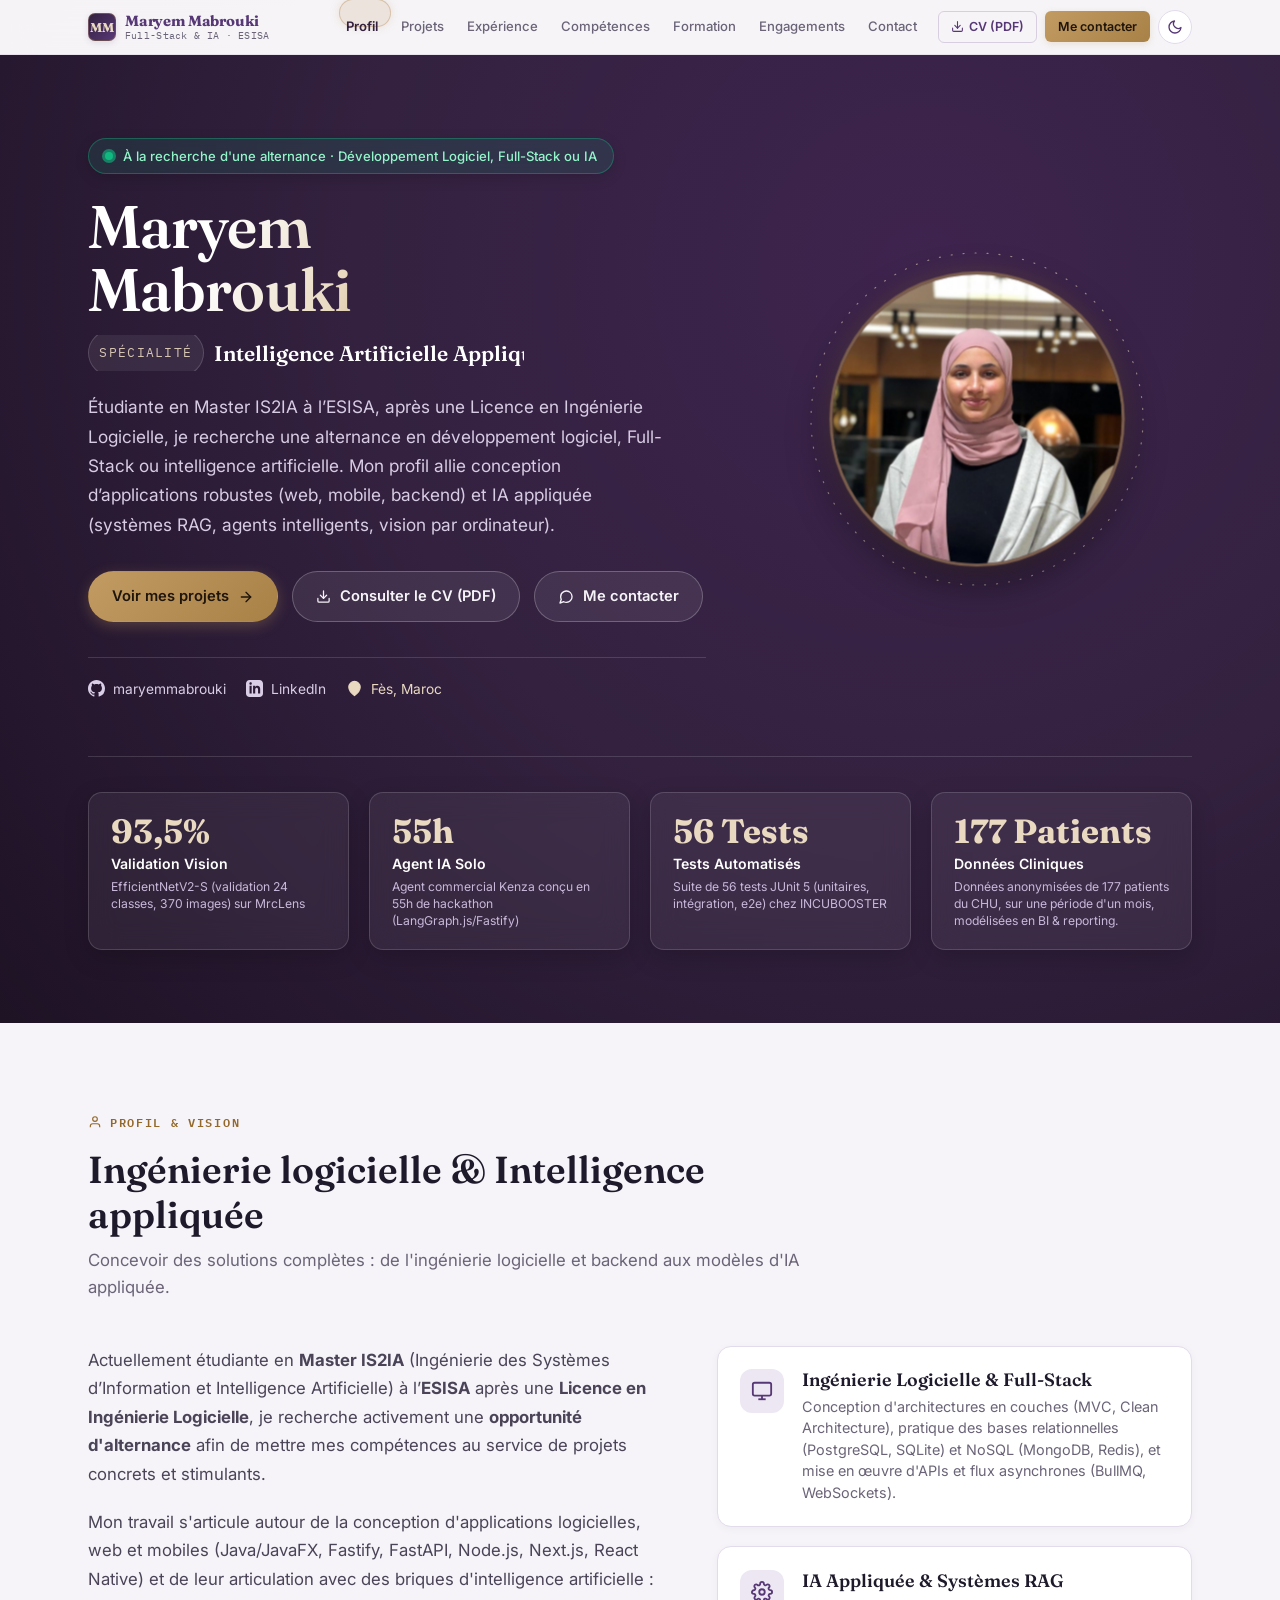
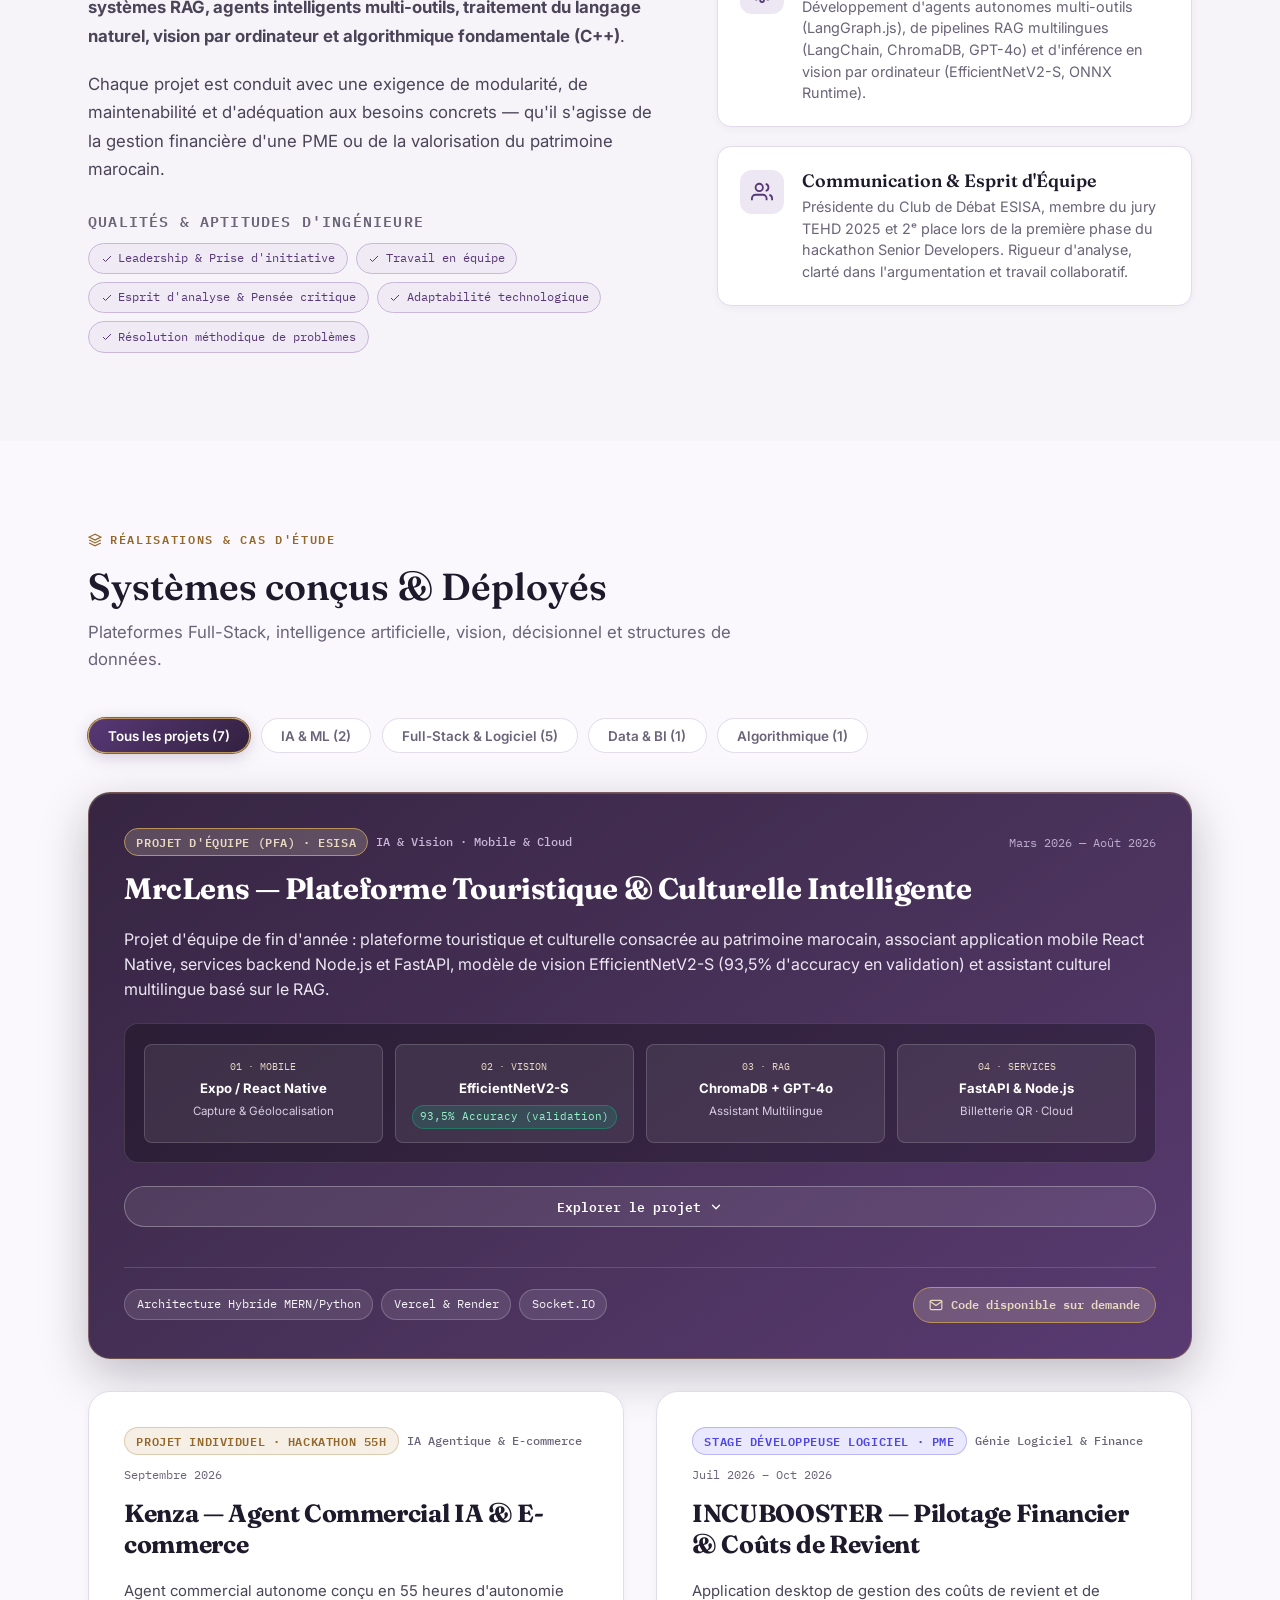
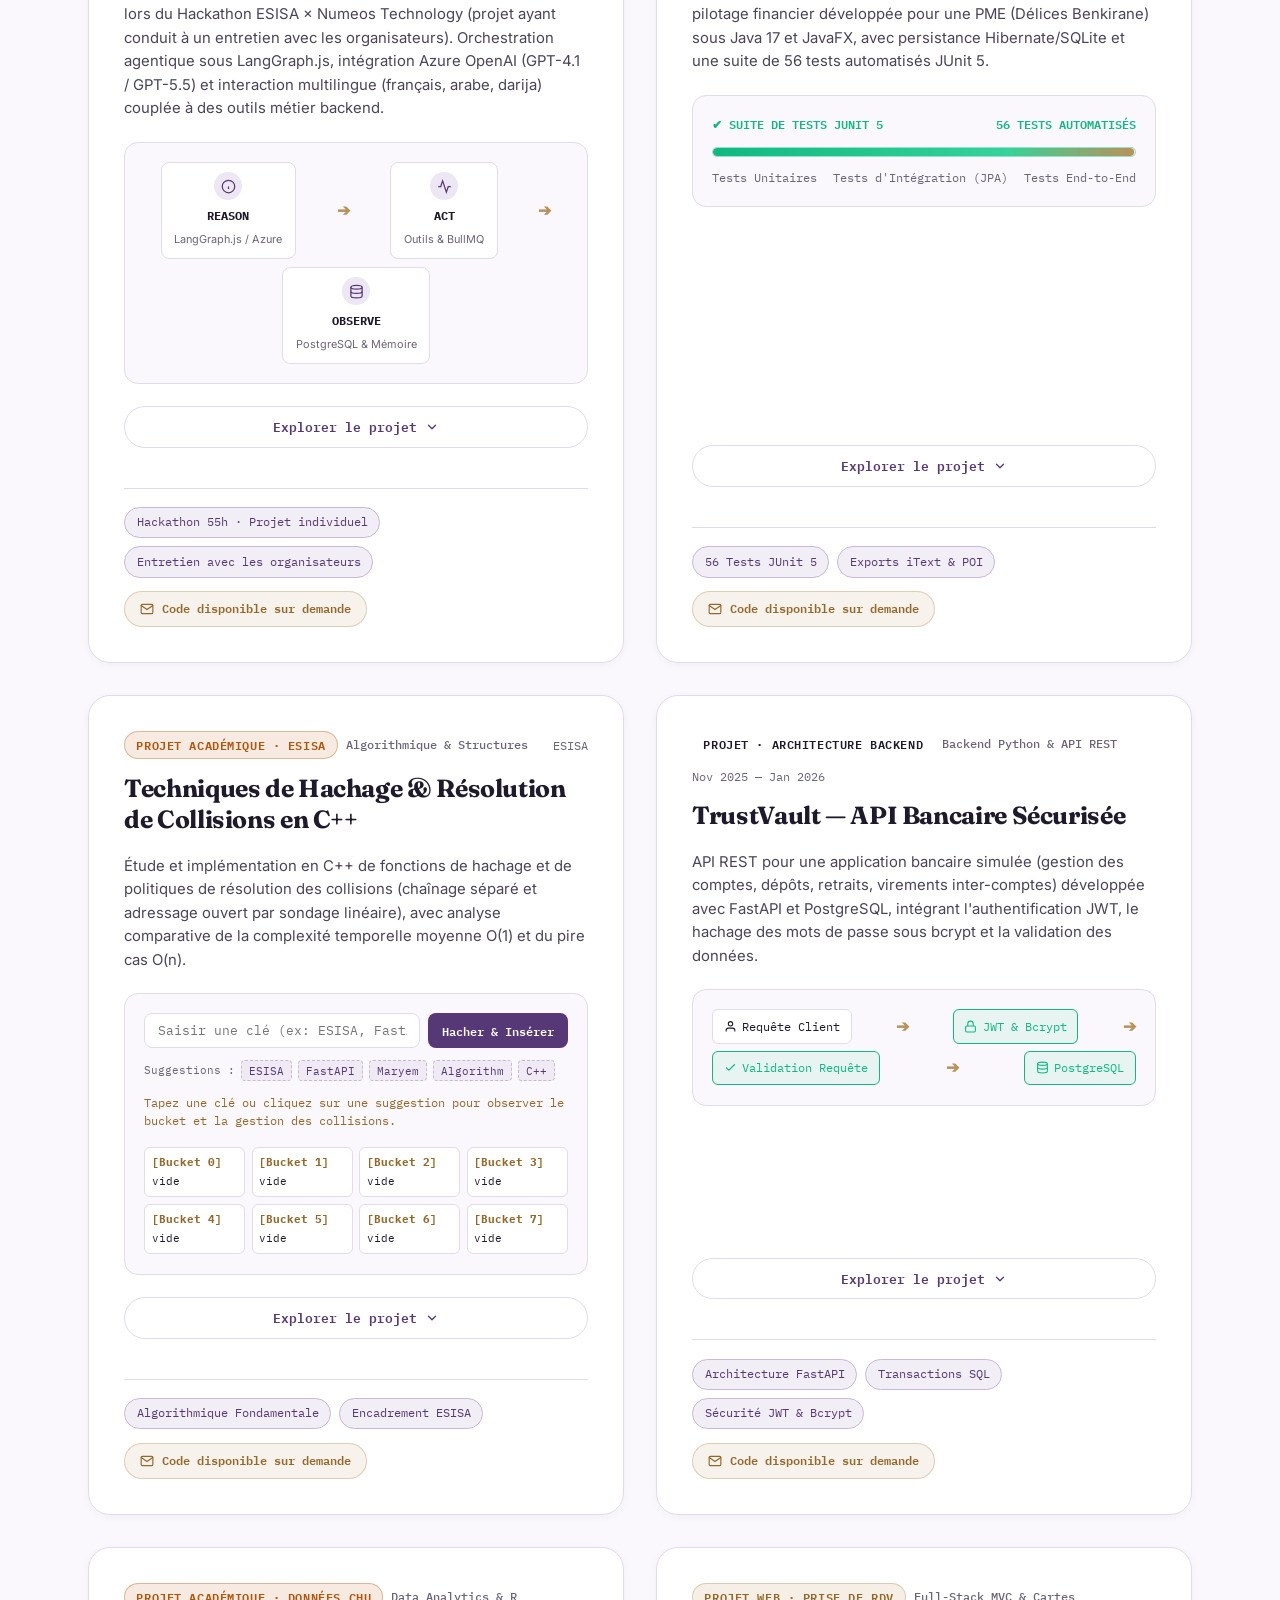
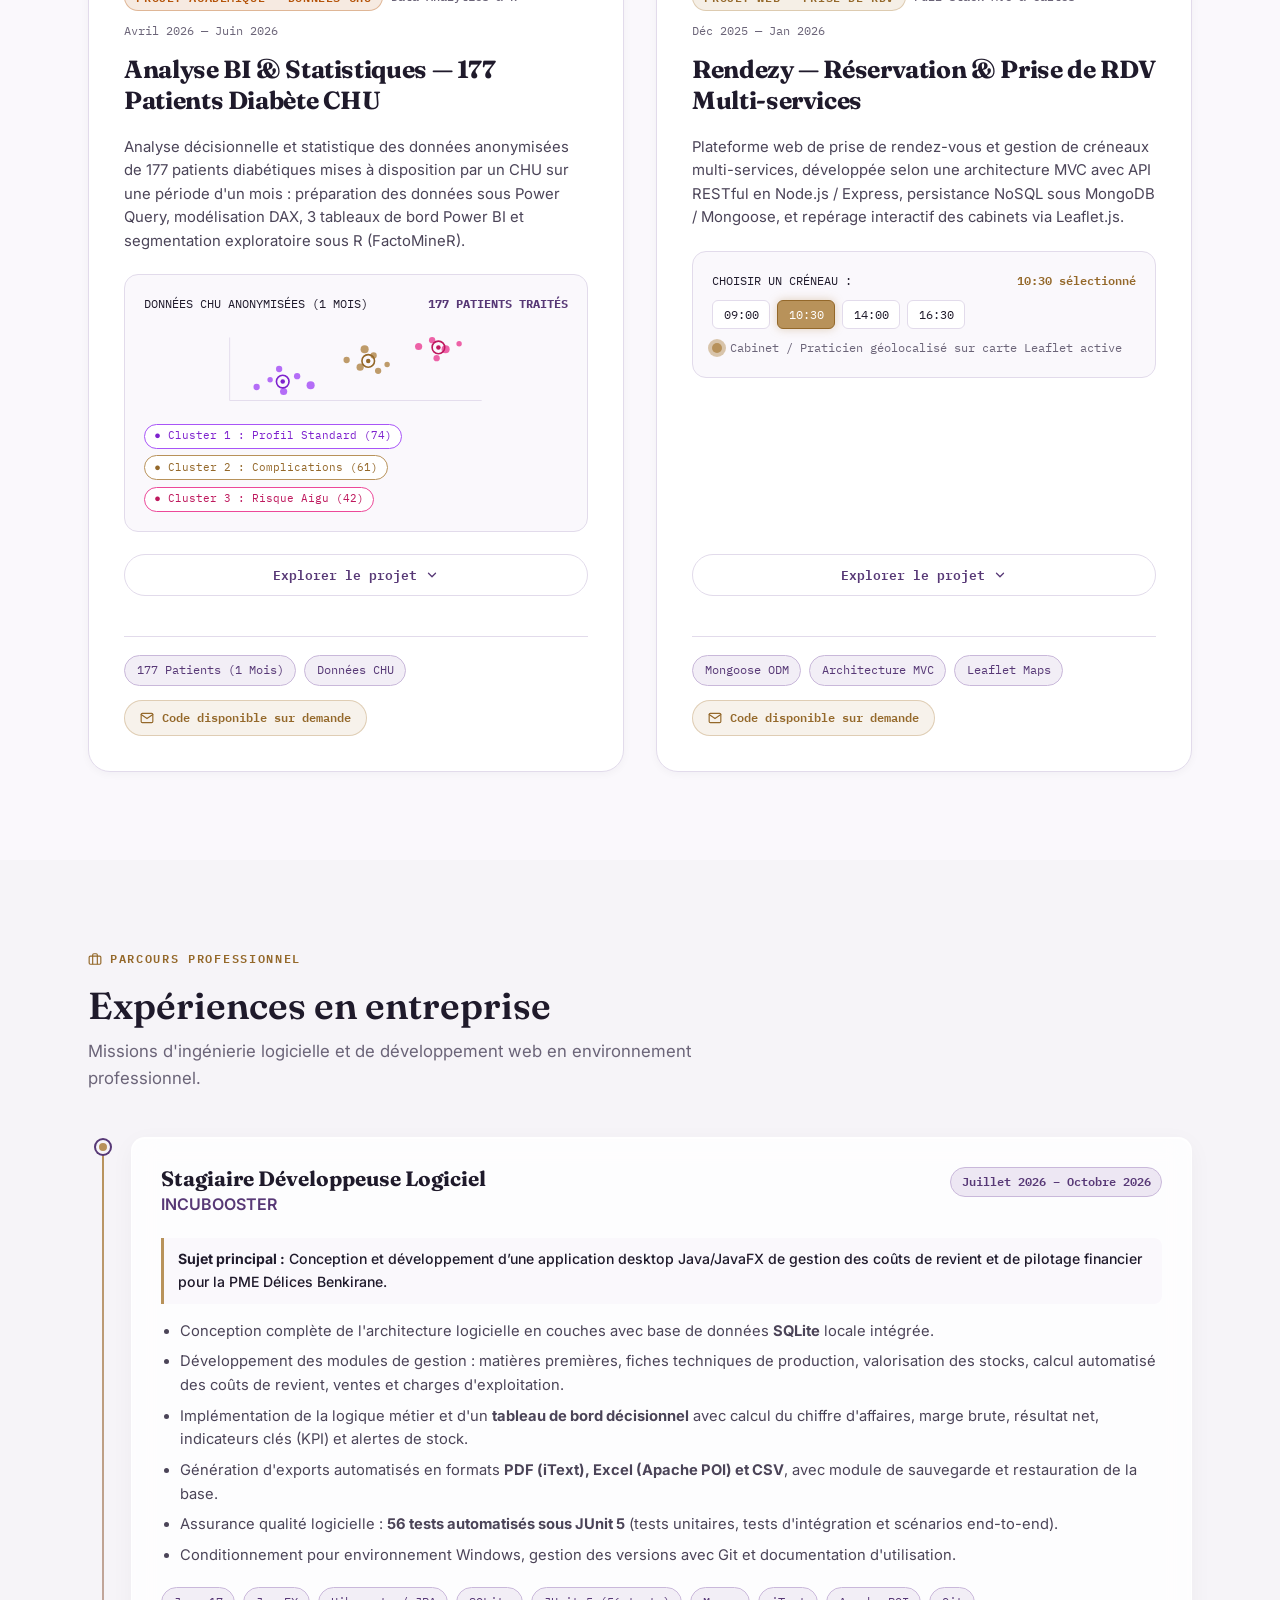
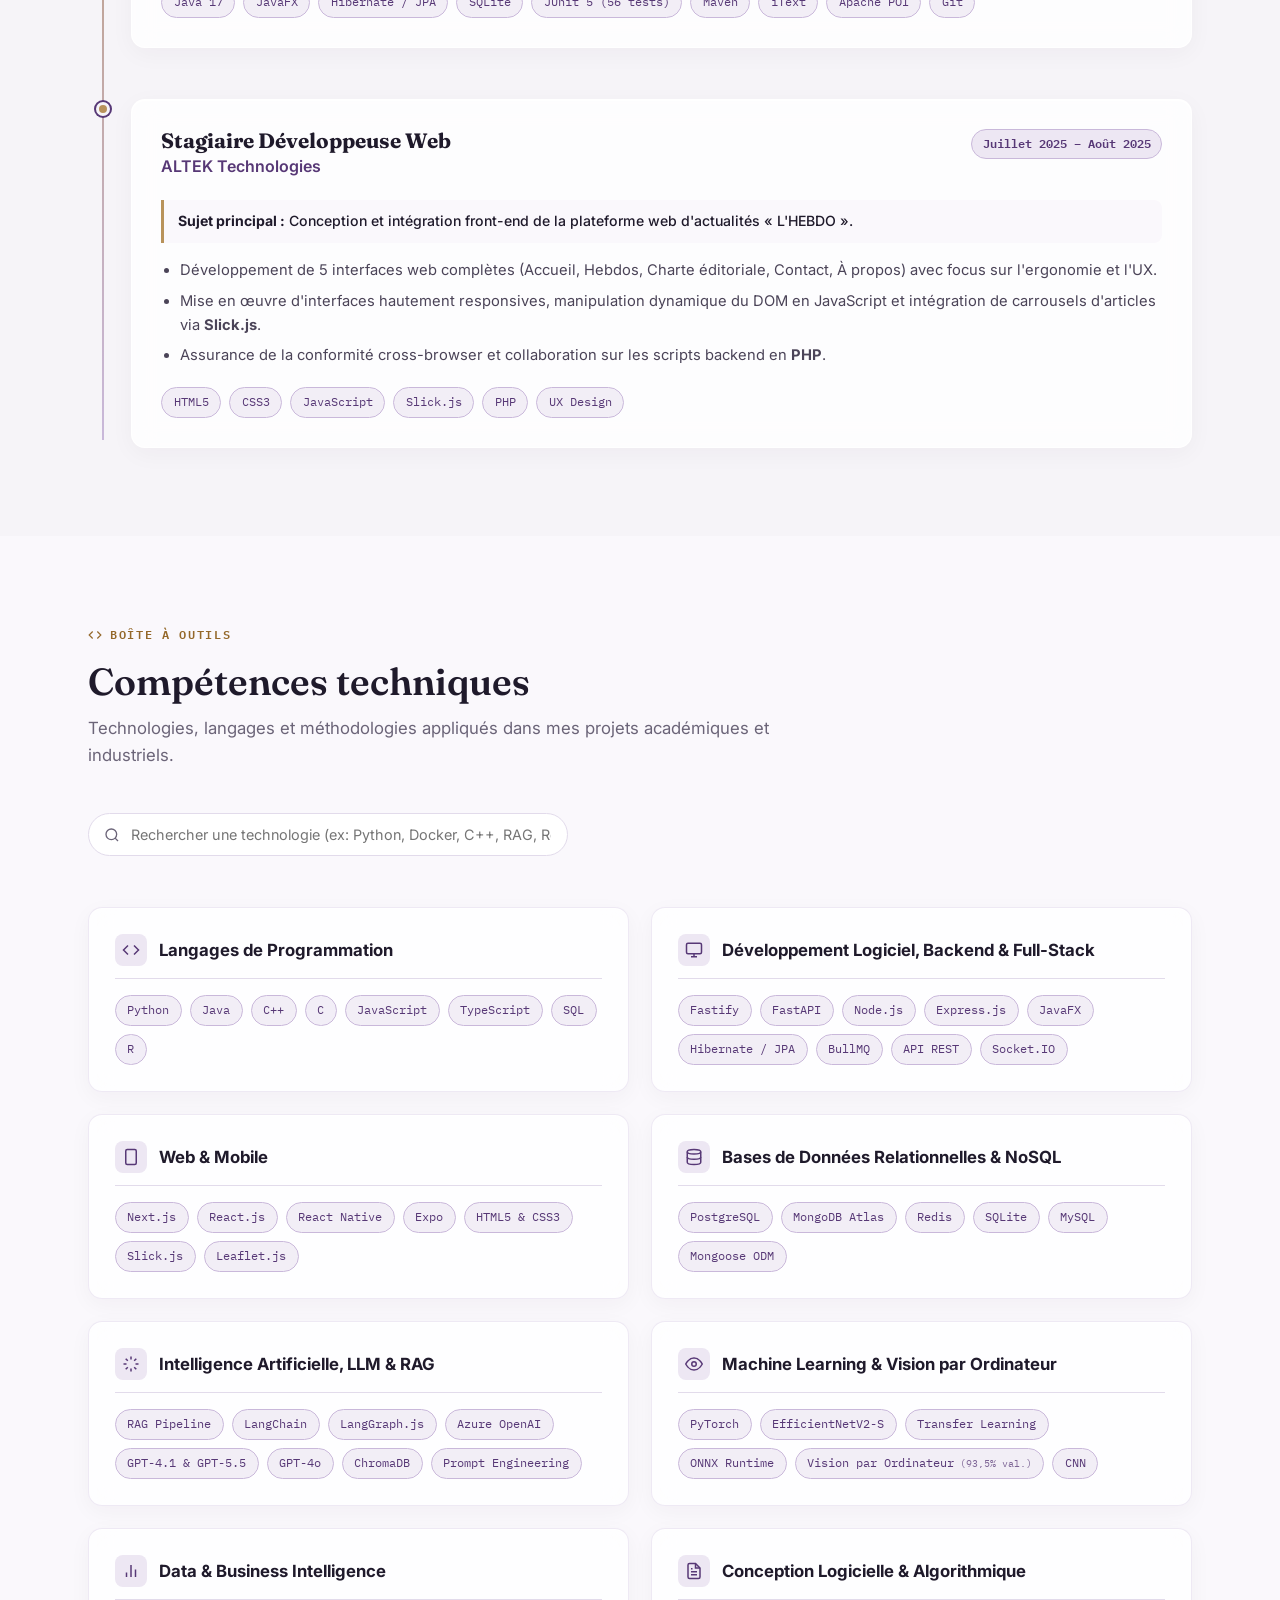
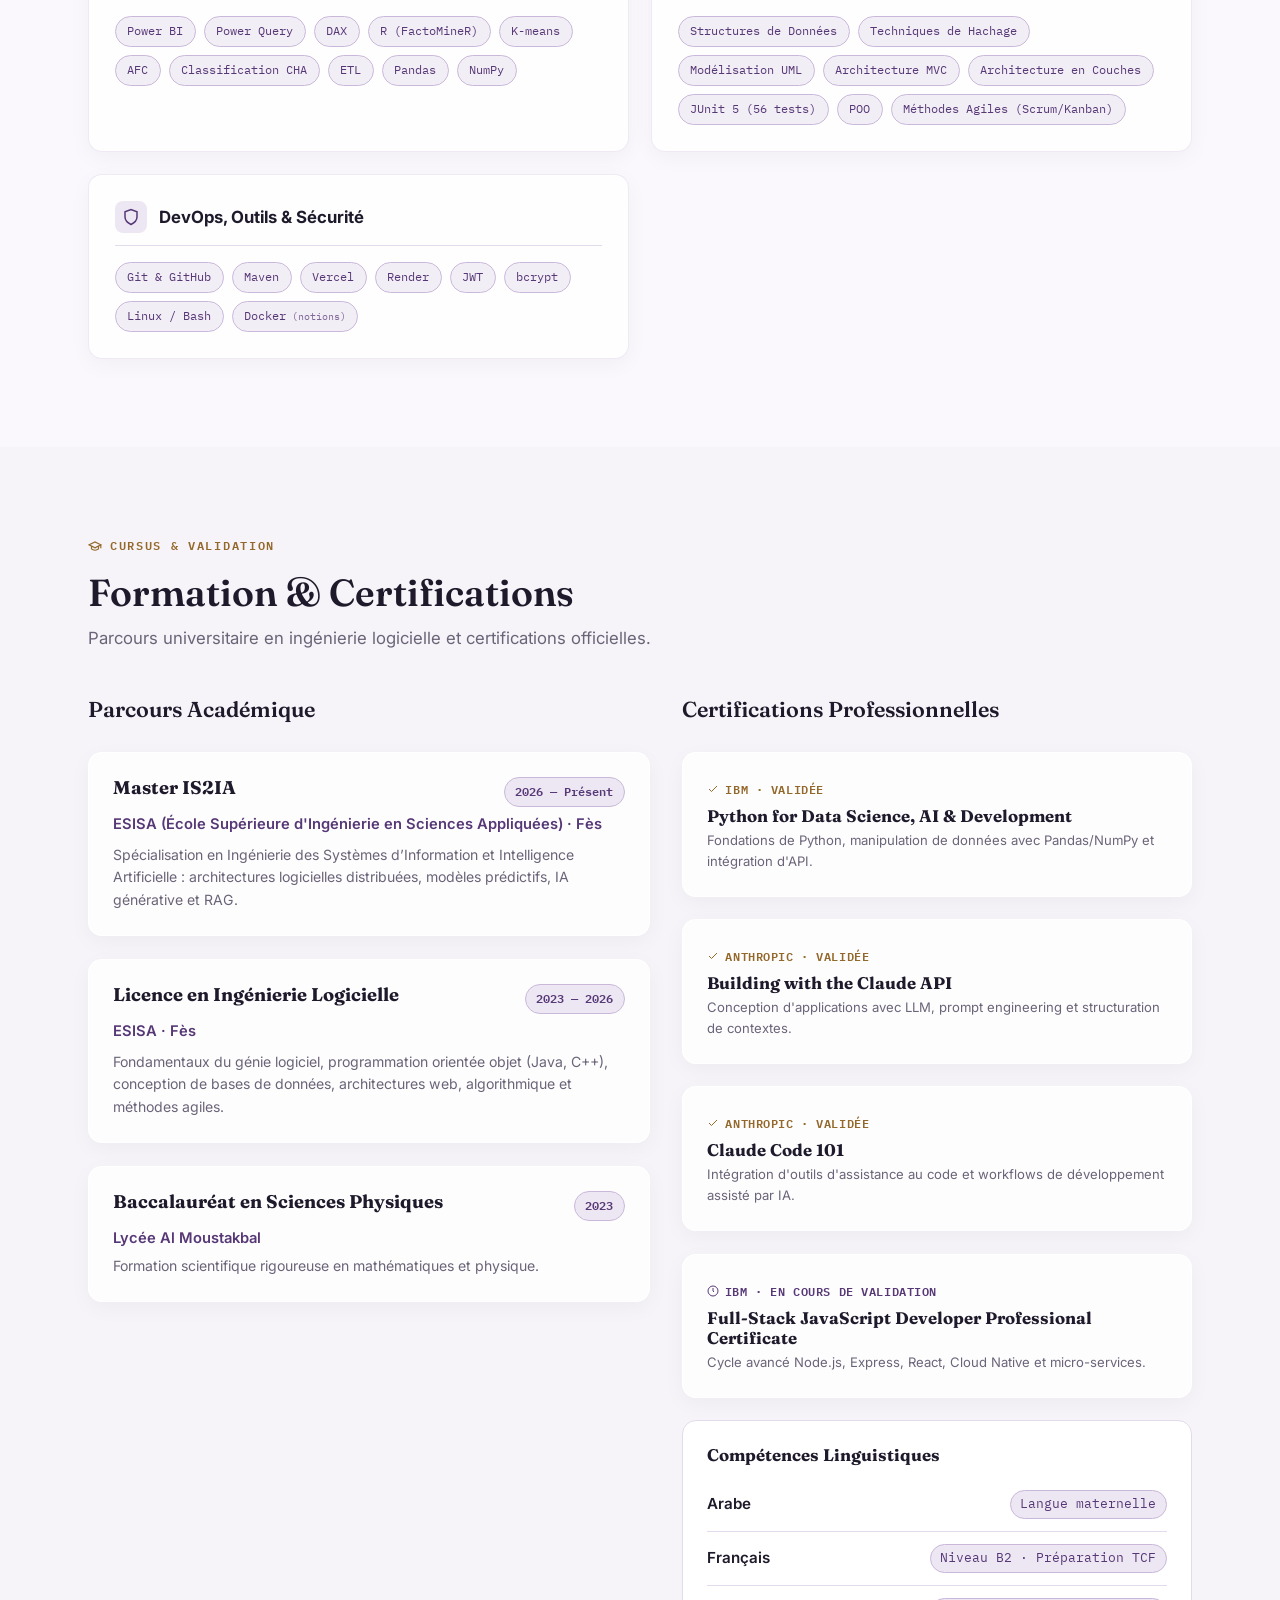
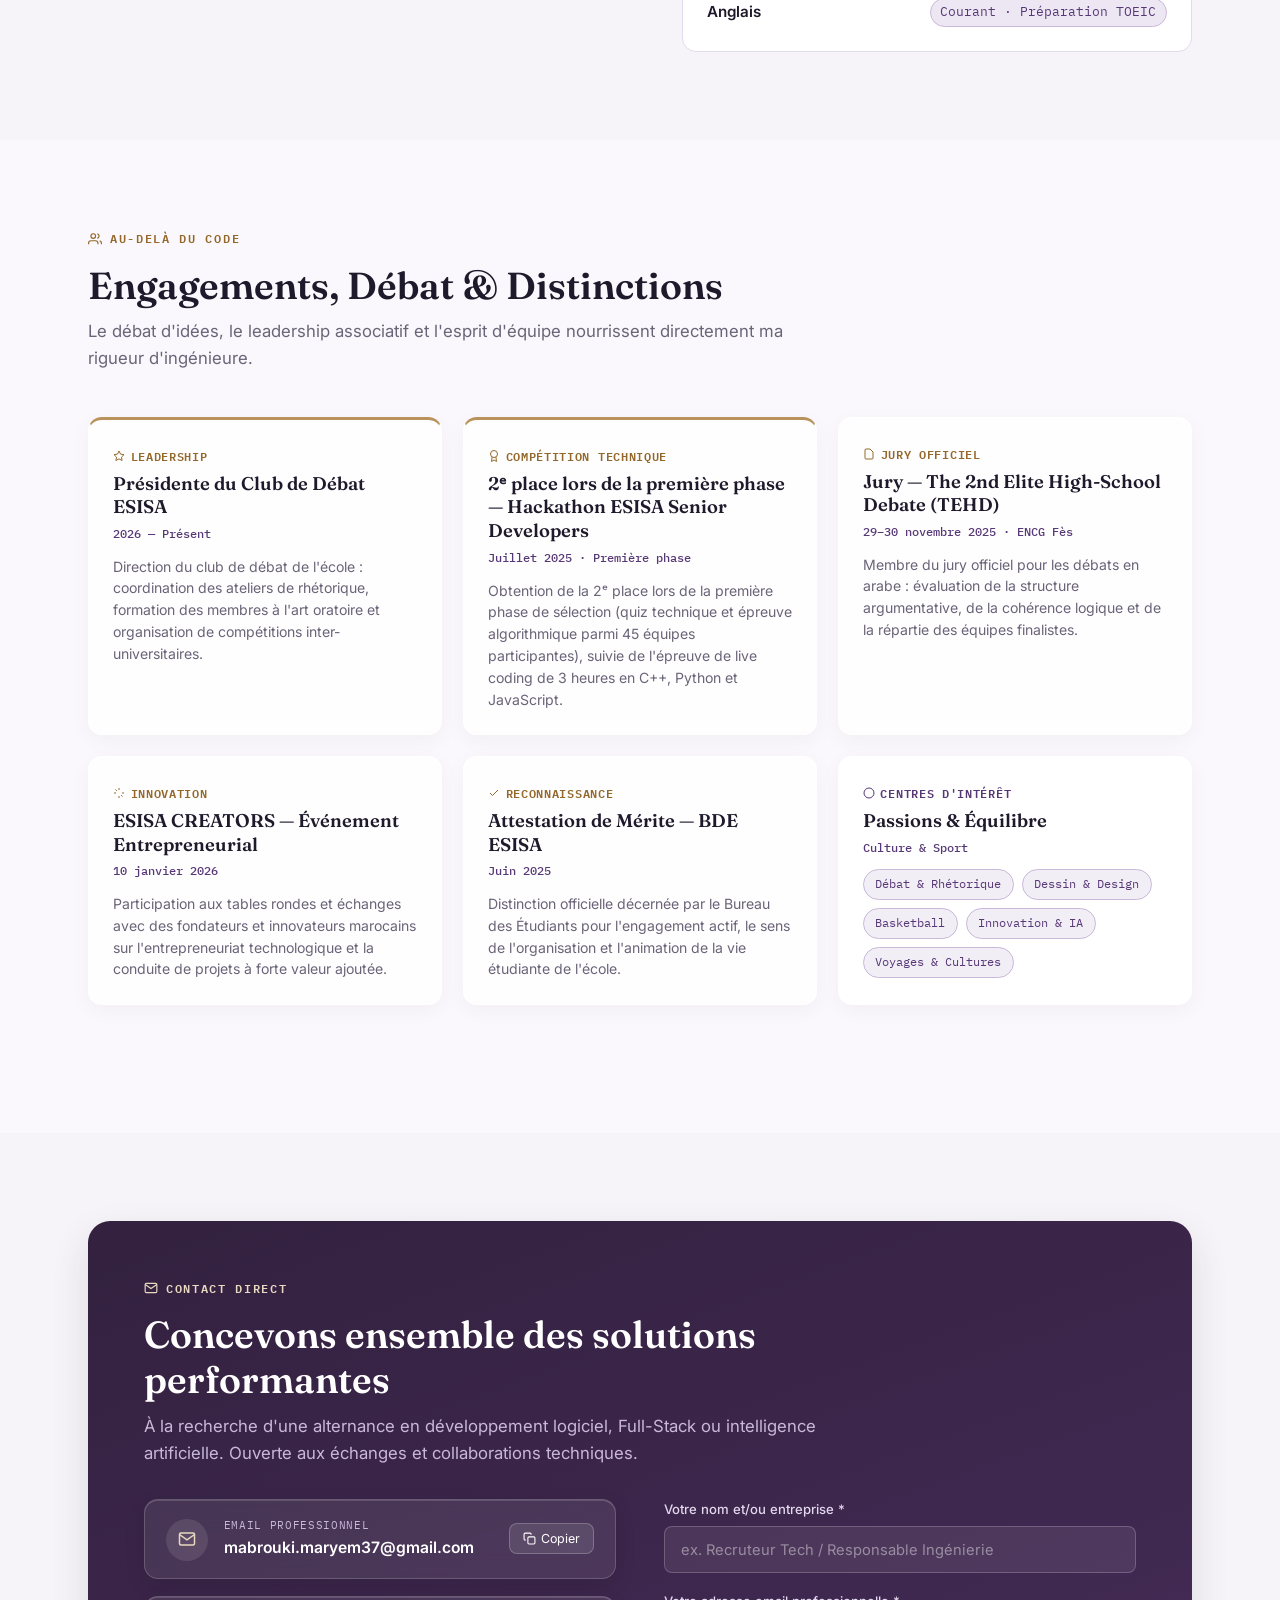
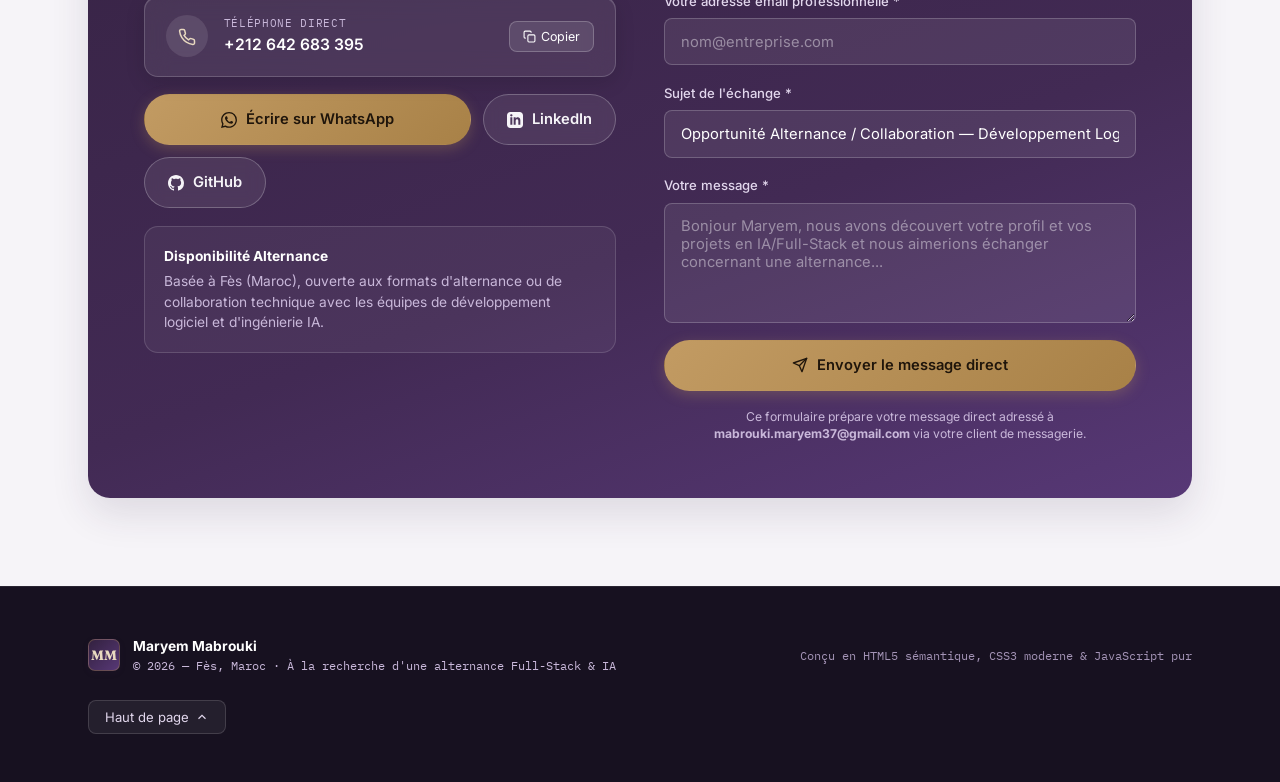
==== commit 6b4e4ab5: "fix(portfolio): correct CHU patient metric and HTML structure" ====
--- a/index.html
+++ b/index.html
@@ -281,9 +281,9 @@
             <div class="metric-desc">Suite de 56 tests JUnit 5 (unitaires, intégration, e2e) chez INCUBOOSTER</div>
           </div>
           <div class="metric-card">
-            <div class="metric-num" data-target="177" data-suffix=" Dossiers">177 Dossiers</div>
+            <div class="metric-num" data-target="177" data-suffix=" Patients">177 Patients</div>
             <div class="metric-title">Données Cliniques</div>
-            <div class="metric-desc">177 dossiers anonymisés CHU (1 mois) modélisés en BI &amp; R</div>
+            <div class="metric-desc">Données anonymisées de 177 patients du CHU, sur une période d'un mois, modélisées en BI &amp; reporting.</div>
           </div>
         </div>
       </div>
@@ -1208,16 +1208,16 @@
             <div class="proj-card-header">
               <div class="proj-meta-row">
                 <div class="proj-badges-group">
-                  <span class="proj-role-badge">Projet · Architecture Sécurisée</span>
-                  <span class="proj-cat-badge">Backend &amp; API REST Sécurisée</span>
+                  <span class="proj-role-badge">Projet · Architecture Backend</span>
+                  <span class="proj-cat-badge">Backend Python &amp; API REST</span>
                 </div>
                 <span class="proj-period">Nov 2025 — Jan 2026</span>
               </div>
-              <h3 class="proj-title">TrustVault — Application Bancaire Sécurisée</h3>
+              <h3 class="proj-title">TrustVault — API Bancaire Sécurisée</h3>
             </div>
 
             <p class="proj-pitch">
-              Plateforme bancaire simulant des transactions financières réelles (dépôts, retraits, virements) avec gestion rigoureuse des transactions, authentification JWT et validation stricte des requêtes.
+              API REST pour une application bancaire simulée (gestion des comptes, dépôts, retraits, virements inter-comptes) développée avec FastAPI et PostgreSQL, intégrant l'authentification JWT, le hachage des mots de passe sous bcrypt et la validation des données.
             </p>
 
             <!-- Visuel Signature TrustVault : Schéma de flux sécurisé -->
@@ -1235,7 +1235,7 @@
                 <span class="react-arrow">➔</span>
                 <div class="tv-step-node secure">
                   <svg width="13" height="13" viewBox="0 0 24 24" fill="none" stroke="currentColor" stroke-width="2"><polyline points="20 6 9 17 4 12"/></svg>
-                  <span>Validation API</span>
+                  <span>Validation Requête</span>
                 </div>
                 <span class="react-arrow">➔</span>
                 <div class="tv-step-node secure">
@@ -1259,7 +1259,7 @@
                       Problématique
                     </div>
                     <p>
-                      Concevoir un système bancaire d'intégrité critique éliminant tout risque d'incohérence de solde lors des transactions concurrentes (conditions de course, double dépense) avec une approche Zero-Trust.
+                      Concevoir une API backend structurée et sécurisée pour simuler des opérations bancaires fondamentales (dépôts, retraits, virements), en veillant à la cohérence des soldes lors des transactions et au contrôle des accès utilisateurs.
                     </p>
                   </div>
 
@@ -1269,9 +1269,9 @@
                       Approche Technique
                     </div>
                     <ul>
-                      <li>Architecture multicouche FastAPI : séparation stricte entre contrôleurs, services métier et accès aux données.</li>
-                      <li>Transactions atomiques sous PostgreSQL (BEGIN / COMMIT / ROLLBACK) assurant l'intégrité financière.</li>
-                      <li>Validation stricte des requêtes entrantes, authentification JWT et hashage Bcrypt des mots de passe.</li>
+                      <li>Architecture modulaire FastAPI : découplage entre les routeurs d'API, les services métier et la persistance des données.</li>
+                      <li>Gestion rigoureuse des virements inter-comptes au moyen de transactions SQL pour maintenir la cohérence des soldes.</li>
+                      <li>Authentification par jetons JWT, hachage sécurisé des mots de passe avec bcrypt et validation des formats de requêtes entrantes.</li>
                     </ul>
                   </div>
 
@@ -1287,7 +1287,7 @@
                       <span class="tag">API REST</span>
                       <span class="tag">JWT Tokens</span>
                       <span class="tag">Bcrypt</span>
-                      <span class="tag">Transactions Sécurisées</span>
+                      <span class="tag">Transactions SQL</span>
                     </div>
                   </div>
                 </div>
@@ -1298,8 +1298,8 @@
                     <div class="stepper-track"><div class="stepper-bar" style="width: 0%;"></div></div>
                     <div class="stepper-pills" role="tablist" aria-label="Étapes de conception TrustVault">
                       <button class="step-pill active" onclick="goToStep(this, 0)" role="tab" aria-selected="true"><span class="step-num">STEP 01</span> Multicouche</button>
-                      <button class="step-pill" onclick="goToStep(this, 1)" role="tab" aria-selected="false"><span class="step-num">STEP 02</span> Transactions Sécurisées</button>
-                      <button class="step-pill" onclick="goToStep(this, 2)" role="tab" aria-selected="false"><span class="step-num">STEP 03</span> Sécurité Zero-Trust</button>
+                      <button class="step-pill" onclick="goToStep(this, 1)" role="tab" aria-selected="false"><span class="step-num">STEP 02</span> Transactions SQL</button>
+                      <button class="step-pill" onclick="goToStep(this, 2)" role="tab" aria-selected="false"><span class="step-num">STEP 03</span> Authentification &amp; Sécurité</button>
                     </div>
                   </div>
 
@@ -1307,42 +1307,42 @@
                     <div class="step-slide active" data-step="0">
                       <div class="step-slide-header">
                         <span class="step-tag-pill">Étape 01 · Architecture en Couches FastAPI</span>
-                        <div class="step-mini-tags"><span class="mini-tag">Clean Arch</span><span class="mini-tag">Routers</span></div>
+                        <div class="step-mini-tags"><span class="mini-tag">FastAPI</span><span class="mini-tag">Routers</span><span class="mini-tag">Services</span></div>
                       </div>
-                      <h4 class="step-slide-title">Découplage Fonctionnel &amp; Injection de Dépendances</h4>
-                      <p class="step-slide-desc">Organisation claire des responsabilités pour garantir l'évolutivité et la testabilité unitaire des services bancaires.</p>
+                      <h4 class="step-slide-title">Découplage Fonctionnel &amp; Organisation des Services</h4>
+                      <p class="step-slide-desc">Organisation claire des responsabilités pour structurer les endpoints et la logique des opérations bancaires.</p>
                       <ul class="step-slide-bullets">
-                        <li>Couche Routers isolant la réception et la sérialisation HTTP des requêtes.</li>
-                        <li>Couche Services appliquant les règles d'éligibilité financière et plafonds.</li>
-                        <li>Gestion de cycle de vie des sessions de base de données via `Depends()`.</li>
+                        <li>Couche Routers isolant la réception et la sérialisation des requêtes HTTP.</li>
+                        <li>Couche Services appliquant les règles de gestion des soldes et des plafonds de transfert.</li>
+                        <li>Gestion du cycle de vie des sessions de base de données via le système de dépendances FastAPI.</li>
                       </ul>
                     </div>
 
                     <div class="step-slide" data-step="1">
                       <div class="step-slide-header">
-                        <span class="step-tag-pill">Étape 02 · Intégrité Transactionnelle</span>
-                        <div class="step-mini-tags"><span class="mini-tag">PostgreSQL</span><span class="mini-tag">Transactions</span></div>
+                        <span class="step-tag-pill">Étape 02 · Cohérence des Transactions</span>
+                        <div class="step-mini-tags"><span class="mini-tag">PostgreSQL</span><span class="mini-tag">Transactions SQL</span></div>
                       </div>
-                      <h4 class="step-slide-title">Verrouillage Atomique des Virements Inter-comptes</h4>
-                      <p class="step-slide-desc">Traitement unitaire des débits et crédits pour éliminer toute situation d'incohérence financière en cas de coupure.</p>
+                      <h4 class="step-slide-title">Gestion Transactionnelle des Virements</h4>
+                      <p class="step-slide-desc">Traitement unifié des débits et crédits pour prévenir les incohérences de solde lors des transferts.</p>
                       <ul class="step-slide-bullets">
-                        <li>Encapsulation des opérations bancaires dans des transactions atomiques PostgreSQL.</li>
-                        <li>Politique de rollback immédiat à la moindre exception levée lors d'un transfert.</li>
-                        <li>Historique immuable de chaque mouvement pour audit comptable.</li>
+                        <li>Encapsulation des opérations de virement dans des blocs transactionnels SQL.</li>
+                        <li>Politique de rollback en cas d'erreur ou d'échec d'une opération intermédiaire.</li>
+                        <li>Enregistrement d'un historique structuré de chaque mouvement de compte.</li>
                       </ul>
                     </div>
 
                     <div class="step-slide" data-step="2">
                       <div class="step-slide-header">
-                        <span class="step-tag-pill">Étape 03 · Sécurité &amp; Validation</span>
+                        <span class="step-tag-pill">Étape 03 · Authentification &amp; Sécurité</span>
                         <div class="step-mini-tags"><span class="mini-tag">FastAPI</span><span class="mini-tag">JWT</span><span class="mini-tag">Bcrypt</span></div>
                       </div>
                       <h4 class="step-slide-title">Authentification Sécurisée &amp; Validation des Requêtes</h4>
-                      <p class="step-slide-desc">Contrôle strict des identités et des données entrantes pour prévenir toute injection ou usurpation.</p>
+                      <p class="step-slide-desc">Contrôle des identités et des formats de données pour sécuriser les accès à l'API bancaire.</p>
                       <ul class="step-slide-bullets">
-                        <li>Génération de jetons JWT sécurisés et salage de mots de passe sous Bcrypt.</li>
-                        <li>Validation rigoureuse des montants et formats des transactions financières.</li>
-                        <li>Gestion fine des codes d'erreur HTTP pour ne divulguer aucune information sensible.</li>
+                        <li>Génération et vérification de jetons JWT sécurisés pour l'authentification des requêtes.</li>
+                        <li>Hachage des mots de passe utilisateurs à l'aide de l'algorithme bcrypt.</li>
+                        <li>Validation des montants et des données transmises avant exécution des opérations.</li>
                       </ul>
                     </div>
                   </div>
@@ -1364,8 +1364,9 @@
 
             <div class="project-footer">
               <div class="tag-row">
-                <span class="tag">Zero Trust Principles</span>
-                <span class="tag">Transactions Atomiques</span>
+                <span class="tag">Architecture FastAPI</span>
+                <span class="tag">Transactions SQL</span>
+                <span class="tag">Sécurité JWT &amp; Bcrypt</span>
               </div>
               <div class="project-actions">
                 <a href="#contact" class="btn-code-request" onclick="prepareContactProject('TrustVault')">
@@ -1380,30 +1381,30 @@
           </article>
 
           <!-- ========================================================
-               PROJET 6 : ANALYSE BI DIABÈTE (177 DOSSIERS CHU & K-MEANS)
+               PROJET 6 : ANALYSE BI DIABÈTE (177 PATIENTS CHU & K-MEANS)
                ======================================================== -->
           <article class="project-card" data-category="data" id="proj-bi-diabete">
             <div class="proj-card-header">
               <div class="proj-meta-row">
                 <div class="proj-badges-group">
-                  <span class="proj-role-badge solo">Mission décisionnelle · Données CHU</span>
+                  <span class="proj-role-badge academic">Projet académique · Données CHU</span>
                   <span class="proj-cat-badge">Data Analytics &amp; R</span>
                 </div>
                 <span class="proj-period">Avril 2026 — Juin 2026</span>
               </div>
-              <h3 class="proj-title">Analyse BI &amp; Statistiques — 177 Dossiers Diabète CHU</h3>
+              <h3 class="proj-title">Analyse BI &amp; Statistiques — 177 Patients Diabète CHU</h3>
             </div>
 
             <p class="proj-pitch">
-              Exploitation analytique de 177 dossiers de patients diabétiques mis à disposition par le CHU sur 1 mois : modélisation DAX, 3 dashboards Power BI et segmentation K-means sous R (FactoMineR).
+              Analyse décisionnelle et statistique des données anonymisées de 177 patients diabétiques mises à disposition par un CHU sur une période d'un mois : préparation des données sous Power Query, modélisation DAX, 3 tableaux de bord Power BI et segmentation exploratoire sous R (FactoMineR).
             </p>
 
-            <!-- Visuel Signature Analyse BI : Compteur 177 dossiers & Nuage K-means -->
+            <!-- Visuel Signature Analyse BI : Compteur 177 patients & Nuage K-means -->
             <div class="sig-visual-wrapper" aria-label="Visualisation décisionnelle K-means">
               <div class="bi-visual-layout">
                 <div class="bi-stat-header">
-                  <span>DONNÉES CLINIQUES CHU (1 MOIS)</span>
-                  <span class="bi-stat-count">177 DOSSIERS MODÉLISÉS</span>
+                  <span>DONNÉES CHU ANONYMISÉES (1 MOIS)</span>
+                  <span class="bi-stat-count">177 PATIENTS TRAITÉS</span>
                 </div>
                 <!-- Mini nuage de points K-means SVG -->
                 <svg viewBox="0 0 320 100" style="width:100%; height:90px;" aria-hidden="true">
@@ -1468,7 +1469,7 @@
                       Problématique
                     </div>
                     <p>
-                      Nettoyer, structurer et synthétiser 177 dossiers cliniques de patients diabétiques fournis par le CHU sur une période d'un mois, afin d'extraire des indicateurs de suivi et des corrélations sans intervenir sur le volet médical direct.
+                      Nettoyer, structurer et synthétiser les données anonymisées de 177 patients diabétiques fournies par un CHU sur une période d'un mois. L'objectif est purement décisionnel et statistique : extraire des indicateurs de suivi et des corrélations descriptives, dans le strict respect de la confidentialité des données et sans constituer de diagnostic médical ni de validation clinique.
                     </p>
                   </div>
 
@@ -1478,8 +1479,8 @@
                       Approche Technique
                     </div>
                     <ul>
-                      <li>Nettoyage ETL sous Power Query et calcul d'indicateurs personnalisés en DAX.</li>
-                      <li>Conception de 3 tableaux de bord Power BI : répartition démographique, corrélations de pathologies et indicateurs de suivi.</li>
+                      <li>Nettoyage et préparation ETL sous Power Query avec calcul d'indicateurs synthétiques en DAX.</li>
+                      <li>Conception de 3 tableaux de bord Power BI : démographie, suivi des indicateurs et corrélations de facteurs associés.</li>
                       <li>Analyses statistiques multivariées sous R (FactoMineR) : AFC, K-means et classification ascendante hiérarchique (CHA).</li>
                     </ul>
                   </div>
@@ -1515,10 +1516,10 @@
                     <div class="step-slide active" data-step="0">
                       <div class="step-slide-header">
                         <span class="step-tag-pill">Étape 01 · Traitement des Données Brutes</span>
-                        <div class="step-mini-tags"><span class="mini-tag">177 Dossiers</span><span class="mini-tag">Power Query</span></div>
+                        <div class="step-mini-tags"><span class="mini-tag">177 Patients</span><span class="mini-tag">Power Query</span></div>
                       </div>
-                      <h4 class="step-slide-title">Nettoyage &amp; Normalisation Clinique CHU</h4>
-                      <p class="step-slide-desc">Ingénierie des données cliniques couvrant 177 patients sur une fenêtre d'un mois de consultations hospitalières.</p>
+                      <h4 class="step-slide-title">Nettoyage &amp; Préparation des Données Anonymisées</h4>
+                      <p class="step-slide-desc">Traitement et fiabilisation des dossiers hospitaliers anonymisés de 177 patients couvrant un mois d'activité consultative.</p>
                       <ul class="step-slide-bullets">
                         <li>Imputation raisonnée des valeurs manquantes et élimination des doublons.</li>
                         <li>Standardisation des variables médicales (HbA1c, glycémie à jeun, antécédents).</li>
@@ -1572,7 +1573,7 @@
 
             <div class="project-footer">
               <div class="tag-row">
-                <span class="tag">177 Dossiers (1 Mois)</span>
+                <span class="tag">177 Patients (1 Mois)</span>
                 <span class="tag">Données CHU</span>
               </div>
               <div class="project-actions">
@@ -1594,7 +1595,7 @@
             <div class="proj-card-header">
               <div class="proj-meta-row">
                 <div class="proj-badges-group">
-                  <span class="proj-role-badge">Projet · Plateforme Web</span>
+                  <span class="proj-role-badge solo">Projet web · Prise de RDV</span>
                   <span class="proj-cat-badge">Full-Stack MVC &amp; Cartes</span>
                 </div>
                 <span class="proj-period">Déc 2025 — Jan 2026</span>
@@ -1603,7 +1604,7 @@
             </div>
 
             <p class="proj-pitch">
-              Plateforme de réservation et prise de rendez-vous en ligne multi-secteurs (praticiens, services) avec gestion des disponibilités en direct, synchronisation d'agendas et repérage spatial interactif via Leaflet.js.
+              Plateforme web de prise de rendez-vous et gestion de créneaux multi-services, développée selon une architecture MVC avec API RESTful en Node.js / Express, persistance NoSQL sous MongoDB / Mongoose, et repérage interactif des cabinets via Leaflet.js.
             </p>
 
             <!-- Visuel Signature Rendezy : Sélecteur de créneaux interactif & Pin Leaflet -->
@@ -1640,7 +1641,7 @@
                       Problématique
                     </div>
                     <p>
-                      Fluidifier la prise de rendez-vous en ligne multi-secteurs (santé, juridique, bien-être) en éliminant les conflits d'agendas et en permettant aux clients de localiser rapidement les professionnels proches.
+                      Concevoir une solution web centralisée facilitant la recherche de praticiens et la sélection de créneaux disponibles selon les profils métiers, en intégrant une géolocalisation cartographique intuitive et une authentification sécurisée.
                     </p>
                   </div>
 
@@ -1650,9 +1651,9 @@
                       Approche Technique
                     </div>
                     <ul>
-                      <li>API REST en Node.js et Express architecturée selon le modèle MVC avec base MongoDB &amp; Mongoose.</li>
-                      <li>Sécurisation des accès utilisateurs et praticiens par tokens JWT et hashage Bcrypt.</li>
-                      <li>Intégration cartographique Leaflet.js pour la recherche géographique et gestion dynamique des créneaux.</li>
+                      <li>Architecture RESTful en Node.js et Express selon le modèle MVC avec persistance MongoDB &amp; Mongoose.</li>
+                      <li>Sécurisation des accès utilisateurs et praticiens par tokens JWT et hachage des mots de passe avec bcrypt.</li>
+                      <li>Intégration cartographique Leaflet.js pour le repérage géographique et gestion dynamique des créneaux.</li>
                     </ul>
                   </div>
 
@@ -1667,8 +1668,8 @@
                       <span class="tag">MongoDB</span>
                       <span class="tag">Mongoose ODM</span>
                       <span class="tag">Leaflet.js</span>
-                      <span class="tag">JWT Tokens</span>
-                      <span class="tag">Bcrypt</span>
+                      <span class="tag">JWT</span>
+                      <span class="tag">bcrypt</span>
                       <span class="tag">Architecture MVC</span>
                     </div>
                   </div>
@@ -1680,7 +1681,7 @@
                     <div class="stepper-track"><div class="stepper-bar" style="width: 0%;"></div></div>
                     <div class="stepper-pills" role="tablist" aria-label="Étapes de conception Rendezy">
                       <button class="step-pill active" onclick="goToStep(this, 0)" role="tab" aria-selected="true"><span class="step-num">STEP 01</span> API &amp; Modèles</button>
-                      <button class="step-pill" onclick="goToStep(this, 1)" role="tab" aria-selected="false"><span class="step-num">STEP 02</span> Moteur Agendas</button>
+                      <button class="step-pill" onclick="goToStep(this, 1)" role="tab" aria-selected="false"><span class="step-num">STEP 02</span> Gestion Créneaux</button>
                       <button class="step-pill" onclick="goToStep(this, 2)" role="tab" aria-selected="false"><span class="step-num">STEP 03</span> Cartes Leaflet</button>
                     </div>
                   </div>
@@ -1695,22 +1696,22 @@
                       <p class="step-slide-desc">Conception d'une API RESTful modulaire avec gestion fine des profils praticiens et clients.</p>
                       <ul class="step-slide-bullets">
                         <li>Schémas Mongoose typés pour les praticiens, disponibilités et réservations.</li>
-                        <li>Sécurisation des routes par middlewares d'authentification JWT et hashage Bcrypt.</li>
+                        <li>Sécurisation des routes par middlewares d'authentification JWT et hachage bcrypt.</li>
                         <li>Gestion standardisée des statuts de réponse HTTP et gestion globale des erreurs.</li>
                       </ul>
                     </div>
 
                     <div class="step-slide" data-step="1">
                       <div class="step-slide-header">
-                        <span class="step-tag-pill">Étape 02 · Disponibilités en Temps Réel</span>
-                        <div class="step-mini-tags"><span class="mini-tag">Créneaux</span><span class="mini-tag">Validation</span></div>
+                        <span class="step-tag-pill">Étape 02 · Gestion des Créneaux Horaires</span>
+                        <div class="step-mini-tags"><span class="mini-tag">Créneaux</span><span class="mini-tag">Validation REST</span></div>
                       </div>
-                      <h4 class="step-slide-title">Algorithme d'Allocation des Créneaux</h4>
-                      <p class="step-slide-desc">Vérification instantanée des chevauchements d'horaires et gestion des annulations.</p>
+                      <h4 class="step-slide-title">Organisation &amp; Sélection des Disponibilités</h4>
+                      <p class="step-slide-desc">Modélisation des plages de disponibilité par professionnel et enregistrement contrôlé des demandes de rendez-vous.</p>
                       <ul class="step-slide-bullets">
-                        <li>Découpage automatisé des journées de travail en intervalles configurables.</li>
-                        <li>Verrouillage temporaire du créneau pendant la confirmation de réservation.</li>
-                        <li>Système de notifications et gestion des annulations sans conflit.</li>
+                        <li>Découpage des plages horaires configurables associées à chaque praticien.</li>
+                        <li>Contrôle de validation des créneaux lors de la soumission pour éviter les doublons.</li>
+                        <li>Mise à jour et consultation des statuts de rendez-vous via l'API.</li>
                       </ul>
                     </div>
 
@@ -1799,7 +1800,7 @@
 
               <div class="tl-subject">
                 <strong>Sujet principal :</strong> Conception et développement d’une application desktop Java/JavaFX de
-                gestion des coûts et de pilotage financier d'entreprise.
+                gestion des coûts de revient et de pilotage financier pour la PME Délices Benkirane.
               </div>
 
               <ul class="tl-bullets">
@@ -1809,13 +1810,12 @@
                   valorisation des stocks, calcul automatisé des coûts de revient, ventes et charges d'exploitation.
                 </li>
                 <li>Implémentation de la logique métier et d'un <strong>tableau de bord décisionnel</strong> avec calcul
-                  en direct du chiffre d'affaires, marge brute, résultat net, indicateurs clés (KPI) et alertes de
-                  stock.</li>
+                  du chiffre d'affaires, marge brute, résultat net, indicateurs clés (KPI) et alertes de stock.</li>
                 <li>Génération d'exports automatisés en formats <strong>PDF (iText), Excel (Apache POI) et CSV</strong>,
                   avec module de sauvegarde et restauration de la base.</li>
-                <li>Garantie de qualité logicielle : <strong>56 tests automatisés sous JUnit 5</strong> (tests
+                <li>Assurance qualité logicielle : <strong>56 tests automatisés sous JUnit 5</strong> (tests
                   unitaires, tests d'intégration et scénarios end-to-end).</li>
-                <li>Conditionnement et déploiement sous Windows et résolution d'anomalies web.</li>
+                <li>Conditionnement pour environnement Windows, gestion des versions avec Git et documentation d'utilisation.</li>
               </ul>
 
               <div class="tag-row">
@@ -1920,7 +1920,7 @@
 
         <div class="skills-grid" id="skillsGrid">
 
-          <!-- 1. Langages -->
+          <!-- 1. Langages de programmation -->
           <div class="skill-cat-card" data-cat="langages">
             <div class="skill-cat-head">
               <div class="skill-icon">
@@ -1936,7 +1936,6 @@
               <span class="tag">Java</span>
               <span class="tag">C++</span>
               <span class="tag">C</span>
-              <span class="tag">C#</span>
               <span class="tag">JavaScript</span>
               <span class="tag">TypeScript</span>
               <span class="tag">SQL</span>
@@ -1944,8 +1943,8 @@
             </div>
           </div>
 
-          <!-- 2. Web, Mobile & Backend -->
-          <div class="skill-cat-card" data-cat="web-backend">
+          <!-- 2. Développement logiciel, backend & Full-Stack -->
+          <div class="skill-cat-card" data-cat="software-backend">
             <div class="skill-cat-head">
               <div class="skill-icon">
                 <svg width="18" height="18" viewBox="0 0 24 24" fill="none" stroke="currentColor" stroke-width="2">
@@ -1954,69 +1953,44 @@
                   <line x1="12" y1="17" x2="12" y2="21" />
                 </svg>
               </div>
-              <h3 class="skill-cat-title">Web, Mobile &amp; Backend</h3>
+              <h3 class="skill-cat-title">Développement Logiciel, Backend &amp; Full-Stack</h3>
             </div>
             <div class="tag-row skill-tags">
-              <span class="tag">React.js</span>
-              <span class="tag">Next.js</span>
-              <span class="tag">React Native</span>
-              <span class="tag">Expo</span>
+              <span class="tag">Fastify</span>
               <span class="tag">FastAPI</span>
               <span class="tag">Node.js</span>
               <span class="tag">Express.js</span>
               <span class="tag">JavaFX</span>
               <span class="tag">Hibernate / JPA</span>
-              <span class="tag">HTML5 &amp; CSS3</span>
-              <span class="tag">Tailwind CSS</span>
-            </div>
-          </div>
-
-          <!-- 3. Machine Learning & Computer Vision -->
-          <div class="skill-cat-card" data-cat="ml-cv">
+              <span class="tag">BullMQ</span>
+              <span class="tag">API REST</span>
+              <span class="tag">Socket.IO</span>
+            </div>
+          </div>
+
+          <!-- 3. Web & Mobile -->
+          <div class="skill-cat-card" data-cat="web-mobile">
             <div class="skill-cat-head">
               <div class="skill-icon">
                 <svg width="18" height="18" viewBox="0 0 24 24" fill="none" stroke="currentColor" stroke-width="2">
-                  <path d="M1 12s4-8 11-8 11 8 11 8-4 8-11 8-11-8-11-8z" />
-                  <circle cx="12" cy="12" r="3" />
-                </svg>
-              </div>
-              <h3 class="skill-cat-title">Machine Learning &amp; Computer Vision</h3>
+                  <rect x="5" y="2" width="14" height="20" rx="2" ry="2" />
+                  <line x1="12" y1="18" x2="12.01" y2="18" />
+                </svg>
+              </div>
+              <h3 class="skill-cat-title">Web &amp; Mobile</h3>
             </div>
             <div class="tag-row skill-tags">
-              <span class="tag">PyTorch</span>
-              <span class="tag">TensorFlow / Keras</span>
-              <span class="tag">CNN</span>
-              <span class="tag">EfficientNetV2-S</span>
-              <span class="tag">Transfer Learning</span>
-              <span class="tag">ONNX Runtime</span>
-              <span class="tag">Machine Learning <small style="opacity:0.75">(en cours)</small></span>
-            </div>
-          </div>
-
-          <!-- 4. IA Générative & Agents -->
-          <div class="skill-cat-card" data-cat="genai">
-            <div class="skill-cat-head">
-              <div class="skill-icon">
-                <svg width="18" height="18" viewBox="0 0 24 24" fill="none" stroke="currentColor" stroke-width="2">
-                  <path
-                    d="M12 2v4M12 18v4M4.93 4.93l2.83 2.83M16.24 16.24l2.83 2.83M2 12h4M18 12h4M4.93 19.07l2.83-2.83M16.24 7.76l2.83-2.83" />
-                </svg>
-              </div>
-              <h3 class="skill-cat-title">IA Générative &amp; Architectures Agents</h3>
-            </div>
-            <div class="tag-row skill-tags">
-              <span class="tag">RAG Pipeline</span>
-              <span class="tag">LangChain</span>
-              <span class="tag">LangGraph</span>
-              <span class="tag">ChromaDB</span>
-              <span class="tag">Vector Embeddings</span>
-              <span class="tag">Prompt Engineering</span>
-              <span class="tag">GPT-4o</span>
-              <span class="tag">GPT-4.1 &amp; GPT-5.5</span>
-            </div>
-          </div>
-
-          <!-- 5. Bases de données -->
+              <span class="tag">Next.js</span>
+              <span class="tag">React.js</span>
+              <span class="tag">React Native</span>
+              <span class="tag">Expo</span>
+              <span class="tag">HTML5 &amp; CSS3</span>
+              <span class="tag">Slick.js</span>
+              <span class="tag">Leaflet.js</span>
+            </div>
+          </div>
+
+          <!-- 4. Bases de données relationnelles & NoSQL -->
           <div class="skill-cat-card" data-cat="database">
             <div class="skill-cat-head">
               <div class="skill-icon">
@@ -2026,22 +2000,62 @@
                   <path d="M3 5v14c0 1.66 4 3 9 3s9-1.34 9-3V5" />
                 </svg>
               </div>
-              <h3 class="skill-cat-title">Bases de Données &amp; Stockage</h3>
+              <h3 class="skill-cat-title">Bases de Données Relationnelles &amp; NoSQL</h3>
             </div>
             <div class="tag-row skill-tags">
               <span class="tag">PostgreSQL</span>
-              <span class="tag">MySQL</span>
-              <span class="tag">SQLite</span>
               <span class="tag">MongoDB Atlas</span>
               <span class="tag">Redis</span>
-              <span class="tag">SQL Server</span>
-              <span class="tag">Firebase</span>
-              <span class="tag">Supabase</span>
-              <span class="tag">Oracle <small style="opacity:0.75">(en cours)</small></span>
-            </div>
-          </div>
-
-          <!-- 6. Data & Business Intelligence -->
+              <span class="tag">SQLite</span>
+              <span class="tag">MySQL</span>
+              <span class="tag">Mongoose ODM</span>
+            </div>
+          </div>
+
+          <!-- 5. Intelligence Artificielle, LLM & RAG -->
+          <div class="skill-cat-card" data-cat="genai">
+            <div class="skill-cat-head">
+              <div class="skill-icon">
+                <svg width="18" height="18" viewBox="0 0 24 24" fill="none" stroke="currentColor" stroke-width="2">
+                  <path d="M12 2v4M12 18v4M4.93 4.93l2.83 2.83M16.24 16.24l2.83 2.83M2 12h4M18 12h4M4.93 19.07l2.83-2.83M16.24 7.76l2.83-2.83" />
+                </svg>
+              </div>
+              <h3 class="skill-cat-title">Intelligence Artificielle, LLM &amp; RAG</h3>
+            </div>
+            <div class="tag-row skill-tags">
+              <span class="tag">RAG Pipeline</span>
+              <span class="tag">LangChain</span>
+              <span class="tag">LangGraph.js</span>
+              <span class="tag">Azure OpenAI</span>
+              <span class="tag">GPT-4.1 &amp; GPT-5.5</span>
+              <span class="tag">GPT-4o</span>
+              <span class="tag">ChromaDB</span>
+              <span class="tag">Prompt Engineering</span>
+            </div>
+          </div>
+
+          <!-- 6. Machine Learning & Vision par Ordinateur -->
+          <div class="skill-cat-card" data-cat="ml-cv">
+            <div class="skill-cat-head">
+              <div class="skill-icon">
+                <svg width="18" height="18" viewBox="0 0 24 24" fill="none" stroke="currentColor" stroke-width="2">
+                  <path d="M1 12s4-8 11-8 11 8 11 8-4 8-11 8-11-8-11-8z" />
+                  <circle cx="12" cy="12" r="3" />
+                </svg>
+              </div>
+              <h3 class="skill-cat-title">Machine Learning &amp; Vision par Ordinateur</h3>
+            </div>
+            <div class="tag-row skill-tags">
+              <span class="tag">PyTorch</span>
+              <span class="tag">EfficientNetV2-S</span>
+              <span class="tag">Transfer Learning</span>
+              <span class="tag">ONNX Runtime</span>
+              <span class="tag">Vision par Ordinateur <small style="opacity:0.75">(93,5% val.)</small></span>
+              <span class="tag">CNN</span>
+            </div>
+          </div>
+
+          <!-- 7. Data & Business Intelligence -->
           <div class="skill-cat-card" data-cat="bi">
             <div class="skill-cat-head">
               <div class="skill-icon">
@@ -2057,17 +2071,17 @@
               <span class="tag">Power BI</span>
               <span class="tag">Power Query</span>
               <span class="tag">DAX</span>
+              <span class="tag">R (FactoMineR)</span>
+              <span class="tag">K-means</span>
+              <span class="tag">AFC</span>
+              <span class="tag">Classification CHA</span>
               <span class="tag">ETL</span>
               <span class="tag">Pandas</span>
               <span class="tag">NumPy</span>
-              <span class="tag">Matplotlib</span>
-              <span class="tag">R (FactoMineR)</span>
-              <span class="tag">ACP &amp; AFC</span>
-              <span class="tag">K-means &amp; CHA</span>
-            </div>
-          </div>
-
-          <!-- 7. Conception, Méthodes & Tests -->
+            </div>
+          </div>
+
+          <!-- 8. Conception Logicielle & Algorithmique -->
           <div class="skill-cat-card" data-cat="methods">
             <div class="skill-cat-head">
               <div class="skill-icon">
@@ -2079,23 +2093,21 @@
                   <polyline points="10 9 9 9 8 9" />
                 </svg>
               </div>
-              <h3 class="skill-cat-title">Conception, Méthodes &amp; Algorithmique</h3>
+              <h3 class="skill-cat-title">Conception Logicielle &amp; Algorithmique</h3>
             </div>
             <div class="tag-row skill-tags">
-              <span class="tag">POO</span>
               <span class="tag">Structures de Données</span>
               <span class="tag">Techniques de Hachage</span>
-              <span class="tag">UML &amp; Merise</span>
+              <span class="tag">Modélisation UML</span>
               <span class="tag">Architecture MVC</span>
-              <span class="tag">API REST</span>
-              <span class="tag">JUnit 5</span>
-              <span class="tag">Méthode Scrum</span>
-              <span class="tag">Kanban</span>
-              <span class="tag">Design Patterns &amp; SOLID <small style="opacity:0.75">(en cours)</small></span>
-            </div>
-          </div>
-
-          <!-- 8. DevOps & Sécurité -->
+              <span class="tag">Architecture en Couches</span>
+              <span class="tag">JUnit 5 (56 tests)</span>
+              <span class="tag">POO</span>
+              <span class="tag">Méthodes Agiles (Scrum/Kanban)</span>
+            </div>
+          </div>
+
+          <!-- 9. DevOps, Outils & Sécurité -->
           <div class="skill-cat-card" data-cat="devops">
             <div class="skill-cat-head">
               <div class="skill-icon">
@@ -2107,13 +2119,13 @@
             </div>
             <div class="tag-row skill-tags">
               <span class="tag">Git &amp; GitHub</span>
-              <span class="tag">Docker</span>
               <span class="tag">Maven</span>
-              <span class="tag">Linux</span>
+              <span class="tag">Vercel</span>
+              <span class="tag">Render</span>
               <span class="tag">JWT</span>
-              <span class="tag">OAuth2</span>
               <span class="tag">bcrypt</span>
-              <span class="tag">CORS</span>
+              <span class="tag">Linux / Bash</span>
+              <span class="tag">Docker <small style="opacity:0.75">(notions)</small></span>
             </div>
           </div>
 
@@ -2162,8 +2174,8 @@
               </div>
               <div class="degree-school">ESISA · Fès</div>
               <p style="font-size:0.88rem; color:var(--muted); margin-top:0.45rem;">
-                Fondamentaux de l'informatique théorique, programmation orientée objet (Java, C++, C#), conception de
-                bases de données, architectures web et méthodes agiles.
+                Fondamentaux du génie logiciel, programmation orientée objet (Java, C++), conception de bases de données,
+                architectures web, algorithmique et méthodes agiles.
               </p>
             </div>
 
@@ -2181,19 +2193,19 @@
 
           <!-- Colonne 2 : Certifications & Langues -->
           <div class="formation-column">
-            <h3 style="font-size:1.35rem; margin-bottom:0.4rem; color:var(--ink);">Certifications Validées</h3>
+            <h3 style="font-size:1.35rem; margin-bottom:0.4rem; color:var(--ink);">Certifications Professionnelles</h3>
 
             <div class="certif-card">
               <div class="certif-issuer">
                 <svg width="12" height="12" viewBox="0 0 24 24" fill="none" stroke="currentColor" stroke-width="2">
                   <polyline points="20 6 9 17 4 12" />
                 </svg>
-                IBM
+                IBM · Validée
               </div>
               <h4 class="degree-name" style="font-size:1.05rem; margin-top:0.2rem;">Python for Data Science, AI &amp;
                 Development</h4>
-              <p style="font-size:0.82rem; color:var(--muted); margin-top:0.25rem;">Maîtrise de Python, Pandas, NumPy et
-                des API pour la science des données.</p>
+              <p style="font-size:0.82rem; color:var(--muted); margin-top:0.25rem;">Fondations de Python, manipulation de
+                données avec Pandas/NumPy et intégration d'API.</p>
             </div>
 
             <div class="certif-card">
@@ -2201,7 +2213,7 @@
                 <svg width="12" height="12" viewBox="0 0 24 24" fill="none" stroke="currentColor" stroke-width="2">
                   <polyline points="20 6 9 17 4 12" />
                 </svg>
-                Anthropic
+                Anthropic · Validée
               </div>
               <h4 class="degree-name" style="font-size:1.05rem; margin-top:0.2rem;">Building with the Claude API</h4>
               <p style="font-size:0.82rem; color:var(--muted); margin-top:0.25rem;">Conception d'applications avec LLM,
@@ -2213,11 +2225,11 @@
                 <svg width="12" height="12" viewBox="0 0 24 24" fill="none" stroke="currentColor" stroke-width="2">
                   <polyline points="20 6 9 17 4 12" />
                 </svg>
-                Anthropic
+                Anthropic · Validée
               </div>
               <h4 class="degree-name" style="font-size:1.05rem; margin-top:0.2rem;">Claude Code 101</h4>
               <p style="font-size:0.82rem; color:var(--muted); margin-top:0.25rem;">Intégration d'outils d'assistance au
-                code et développement assisté par IA.</p>
+                code et workflows de développement assisté par IA.</p>
             </div>
 
             <div class="certif-card">
@@ -2572,9 +2584,6 @@
     </div>
   </footer>
 
-  
-  </div>
-
   <!-- Toast Notification -->
   <div class="toast" id="toastBox" role="status" aria-live="polite">
     <svg width="16" height="16" viewBox="0 0 24 24" fill="none" stroke="currentColor" stroke-width="2">
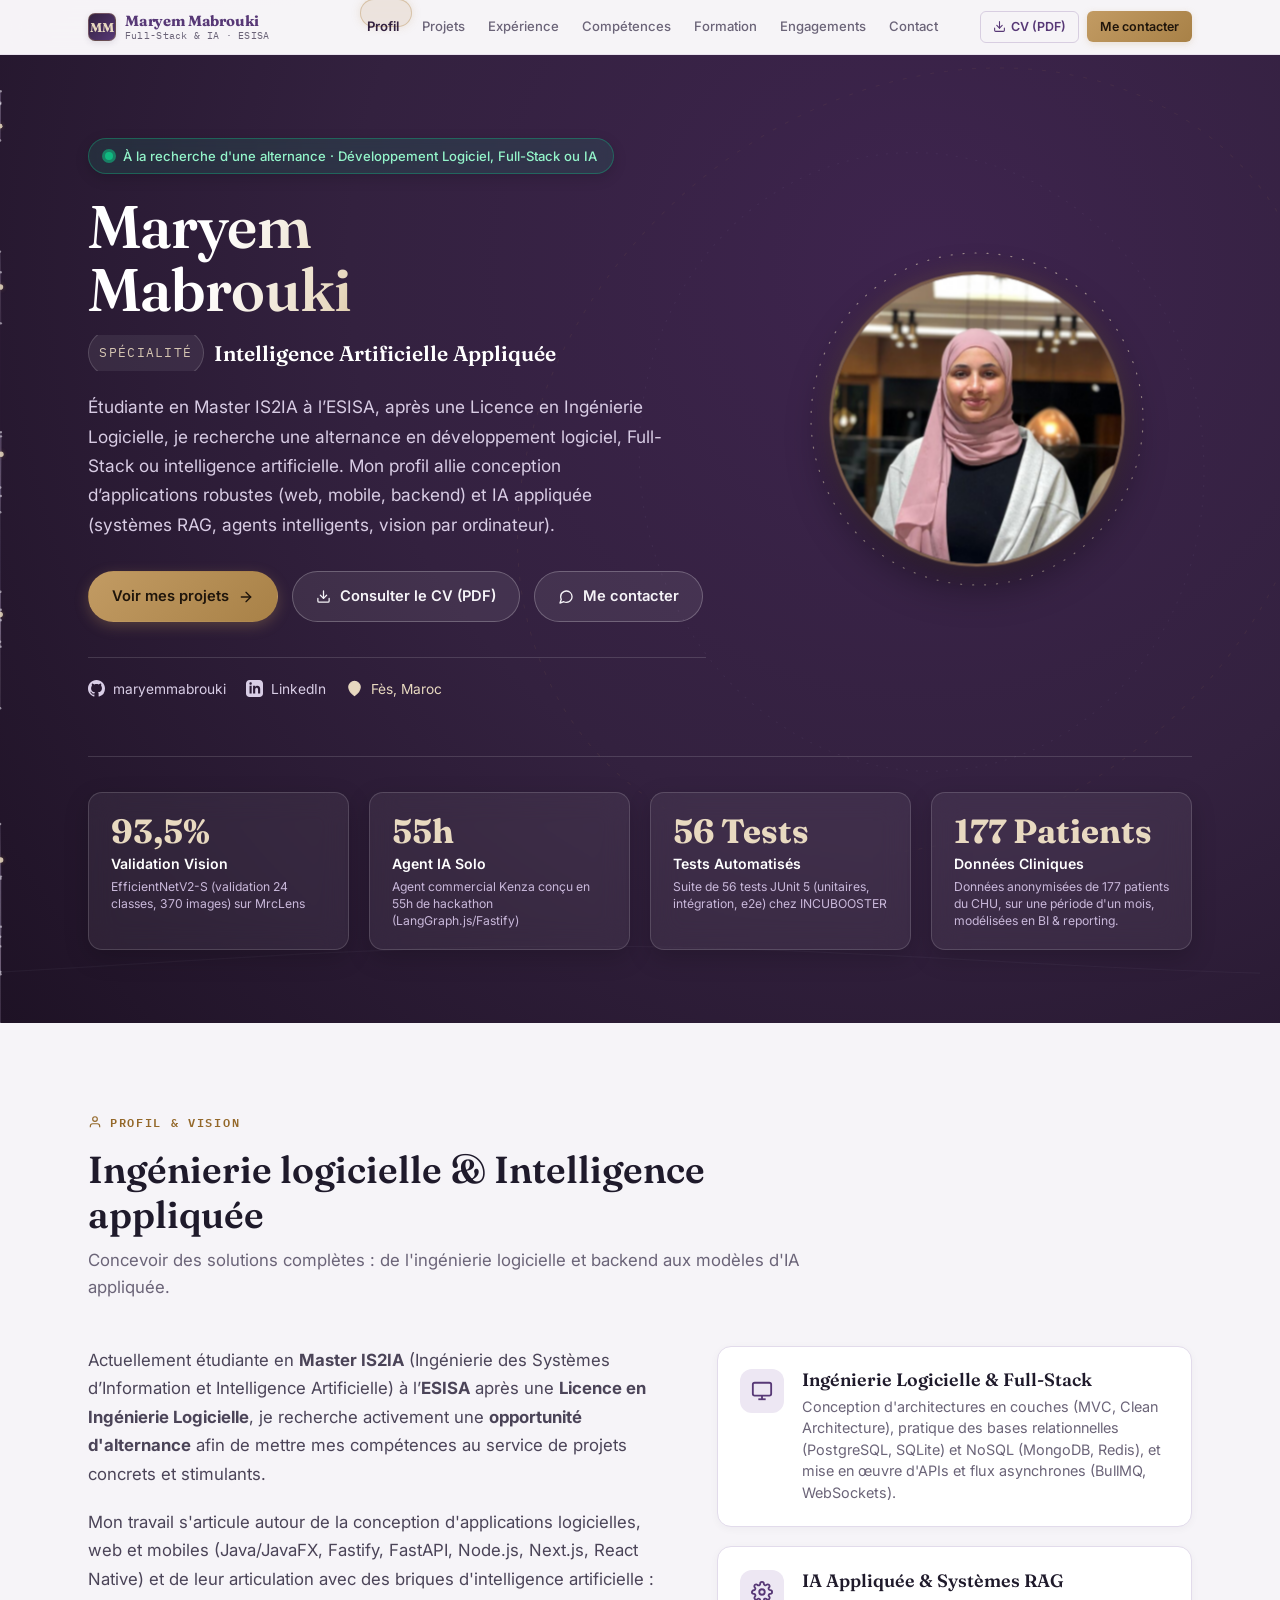
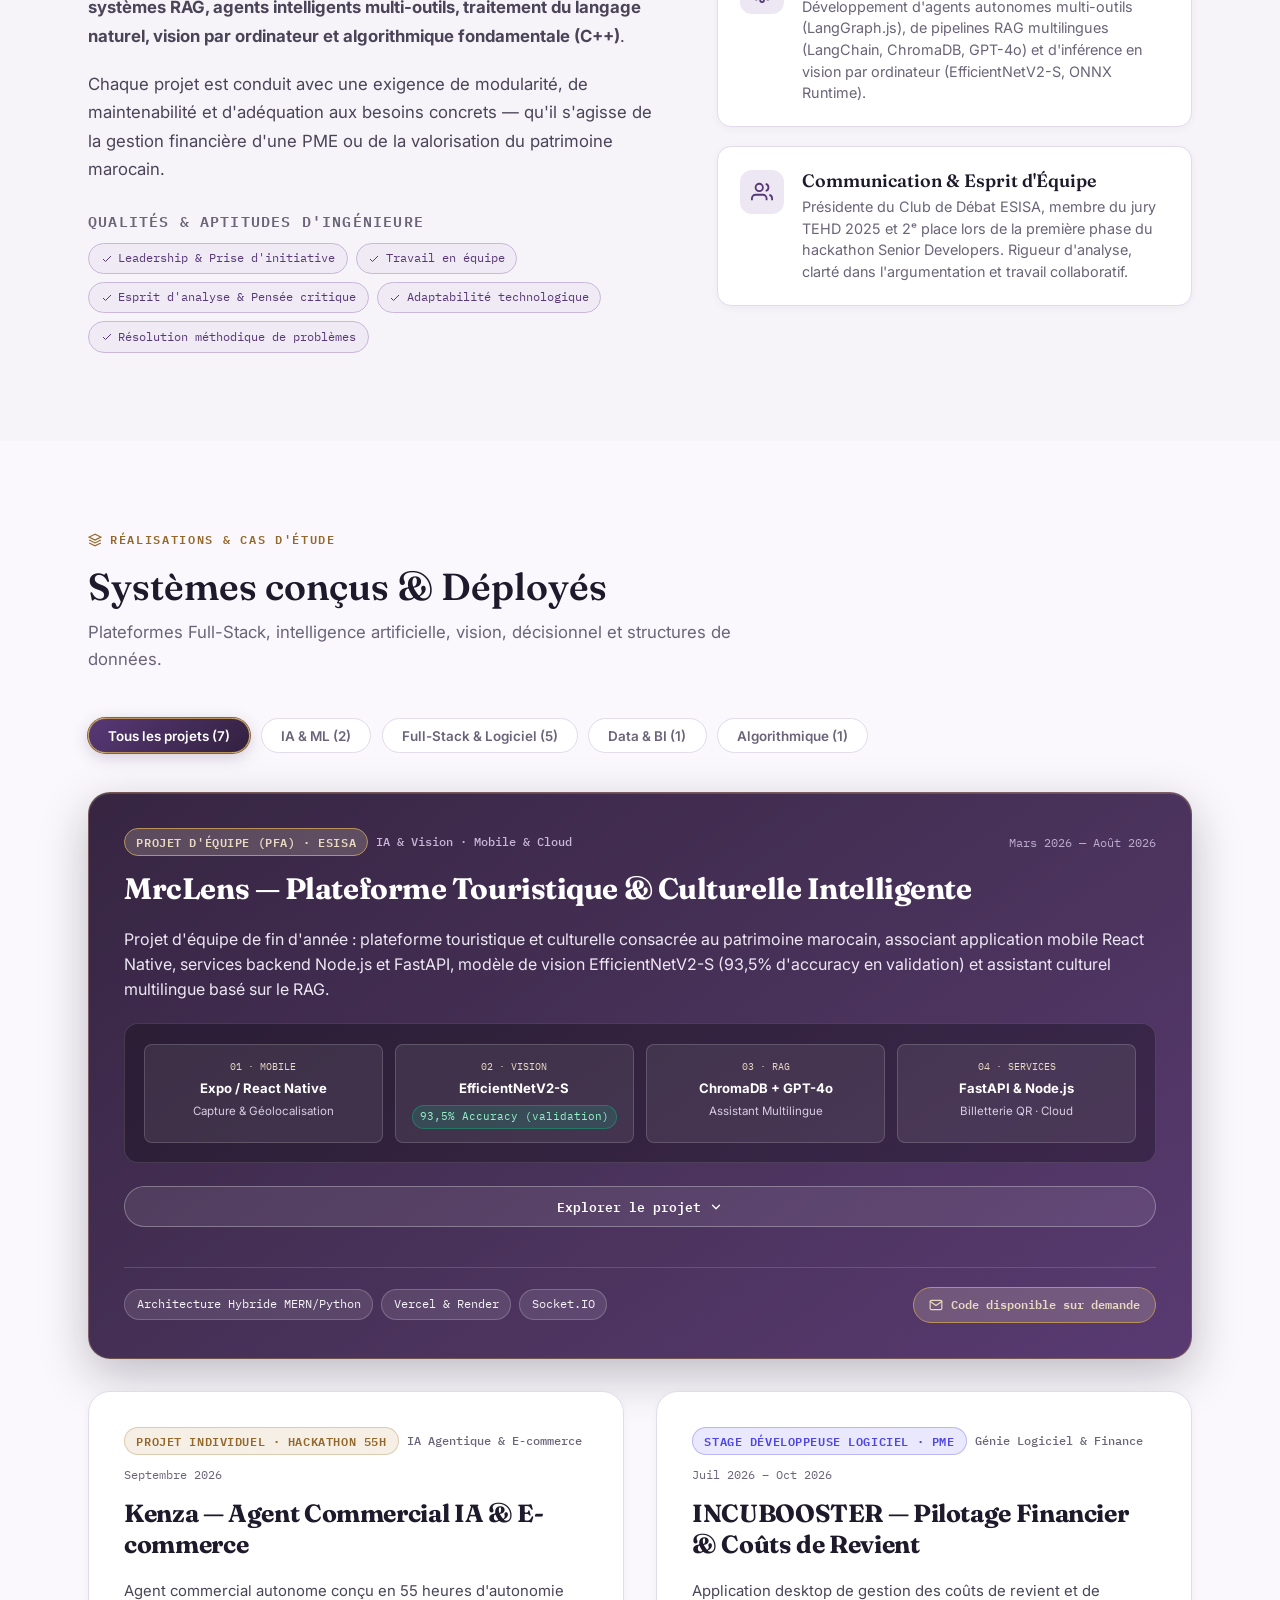
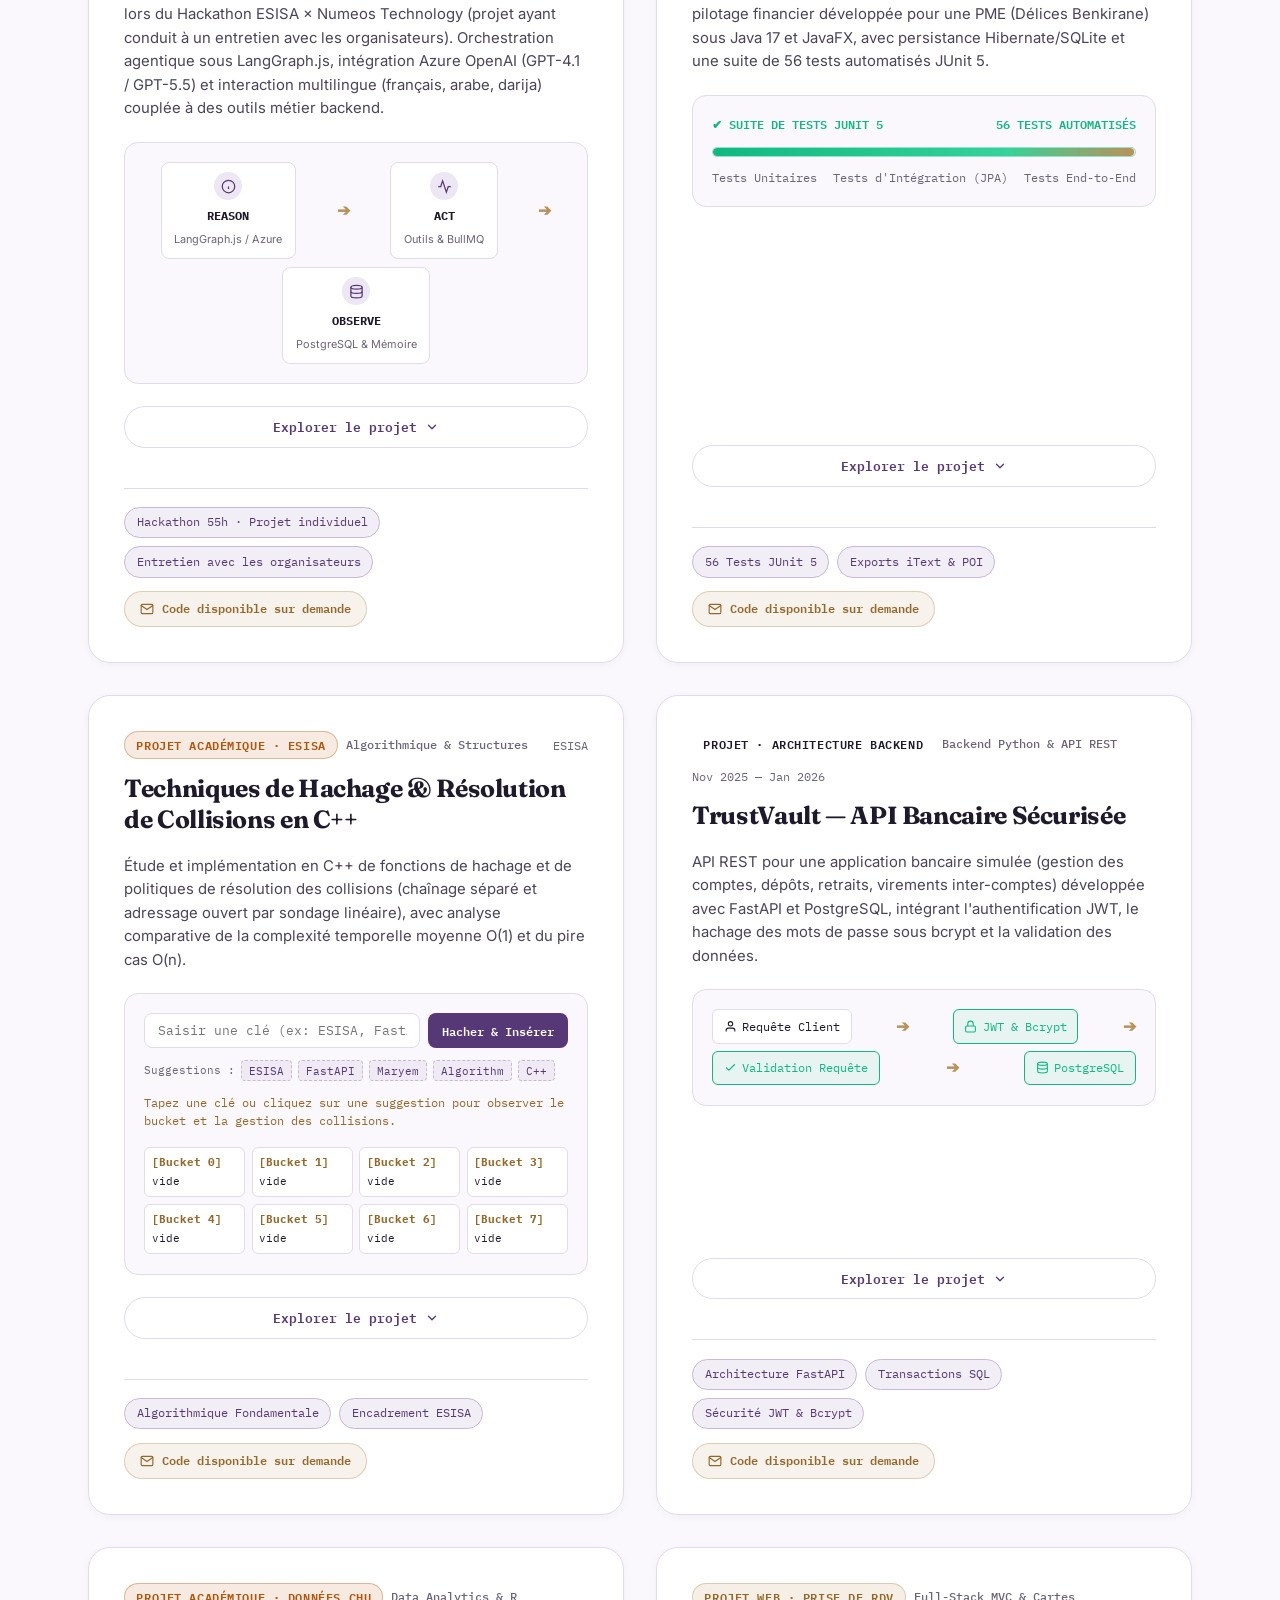
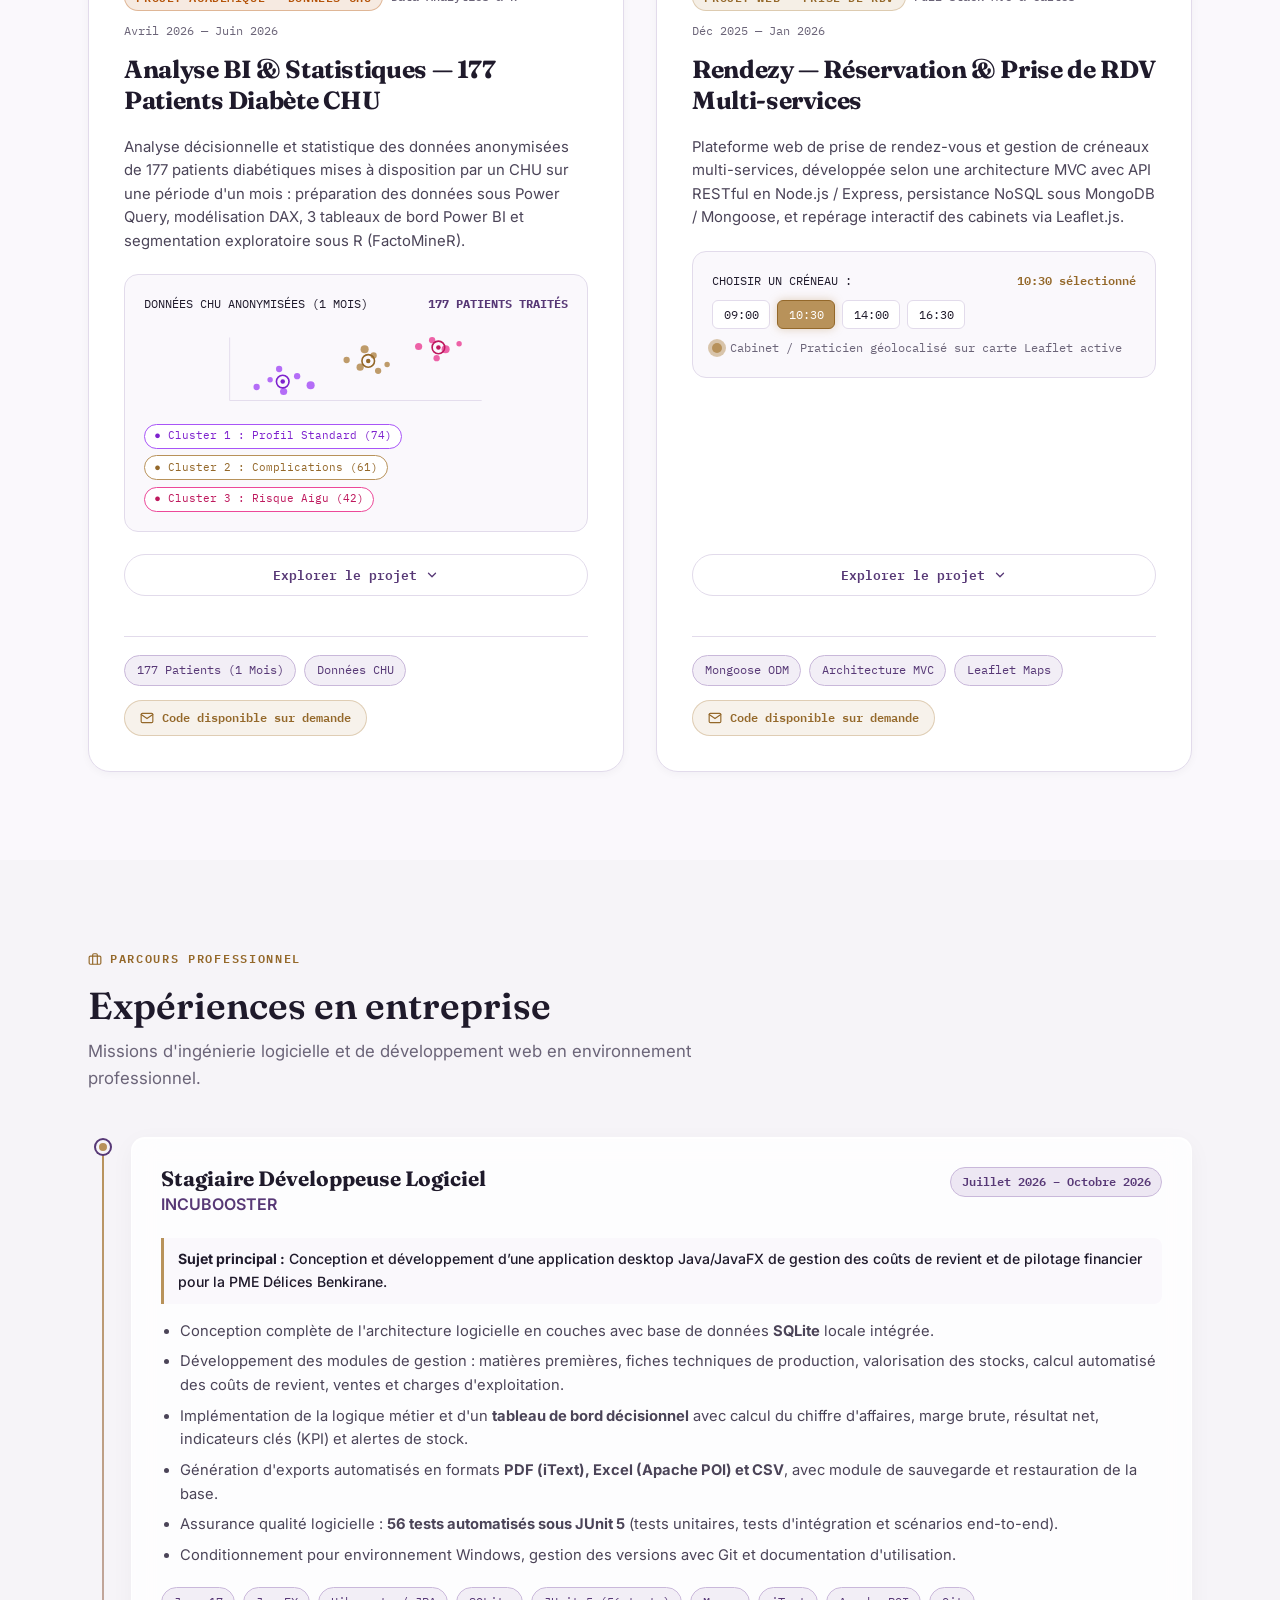
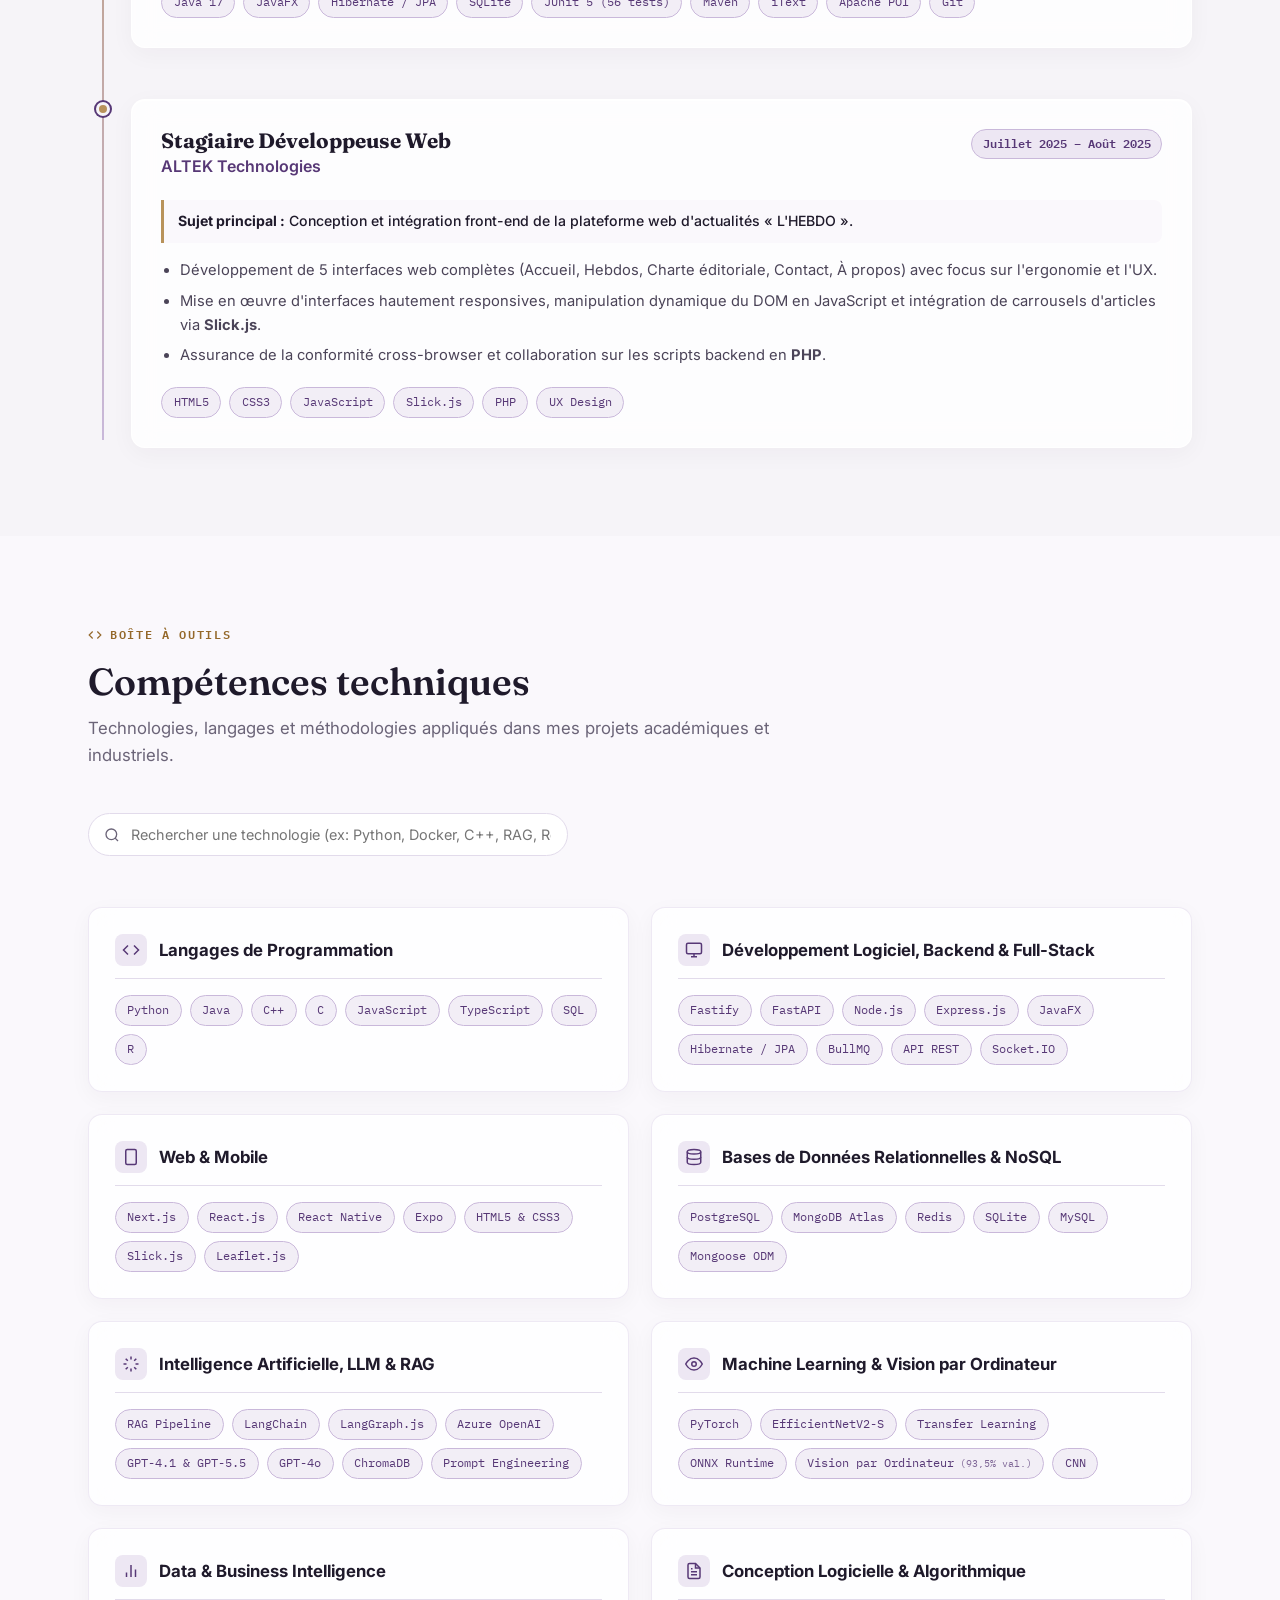
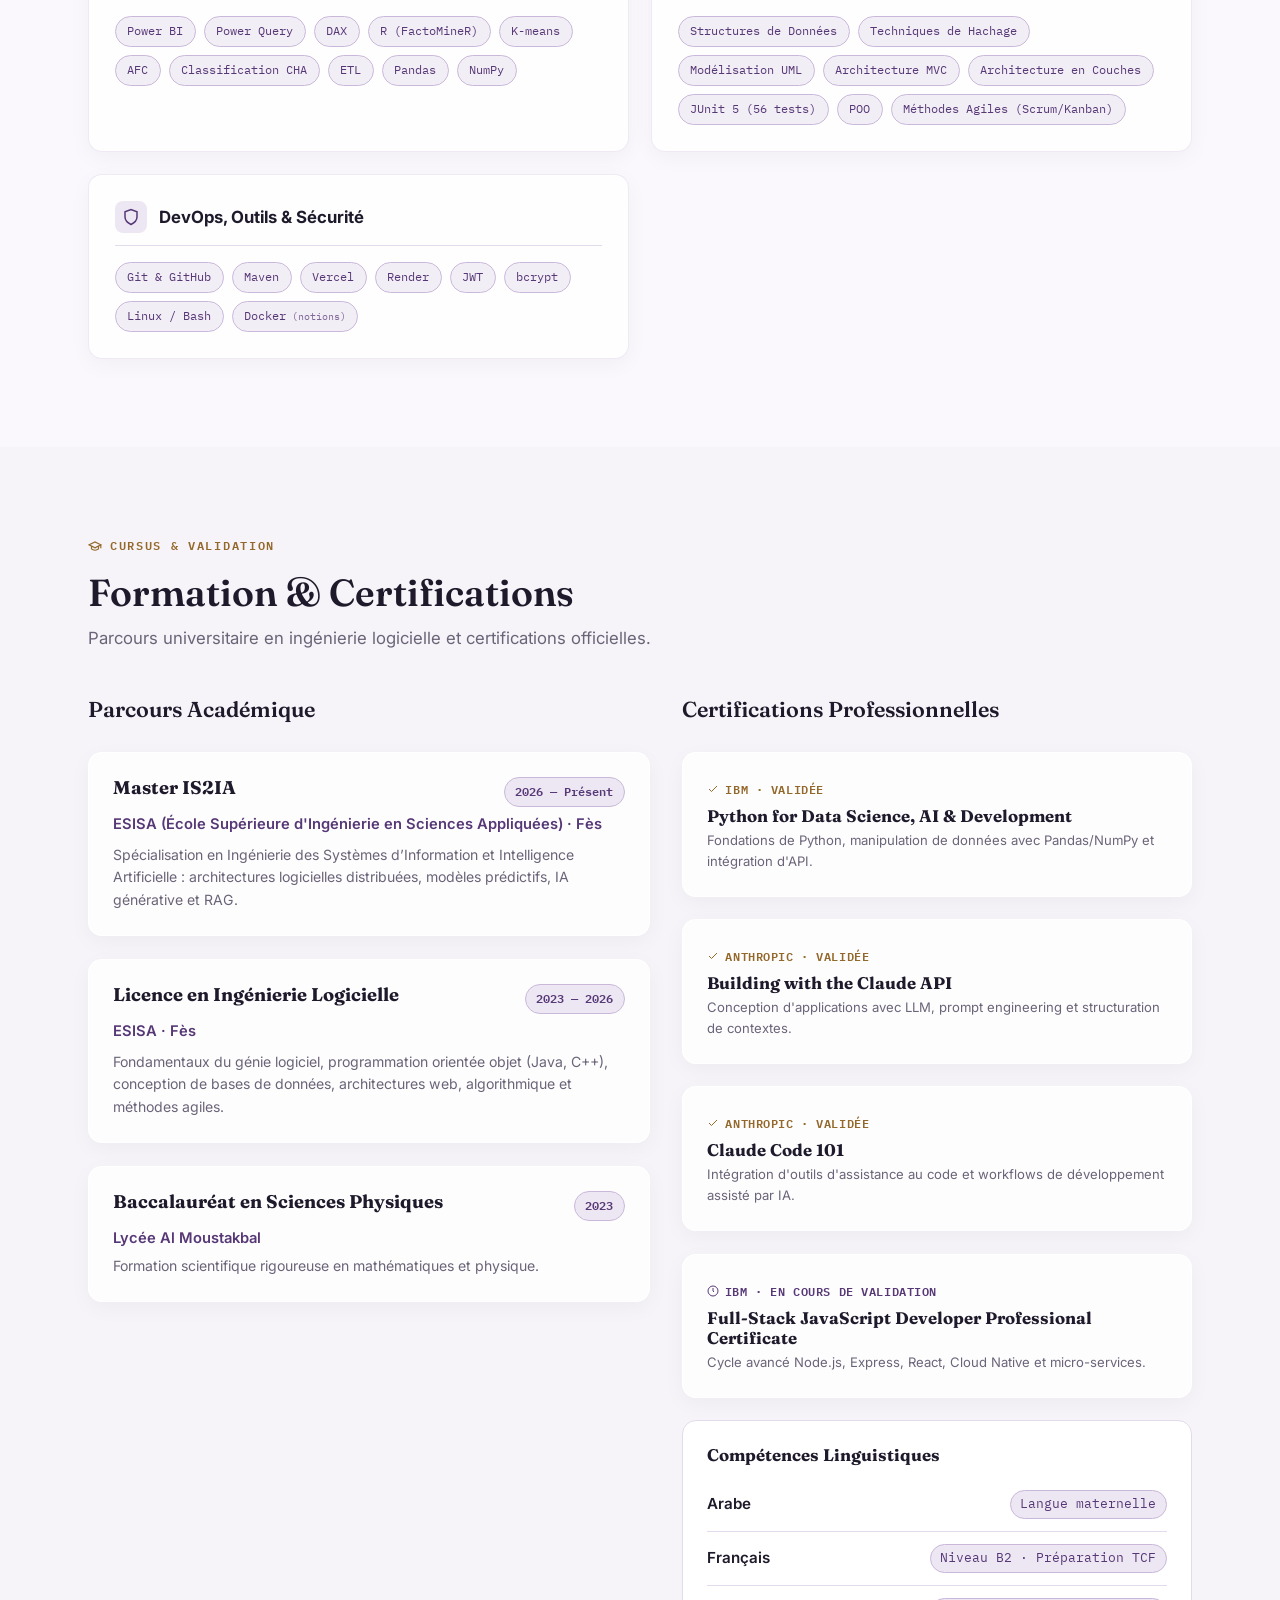
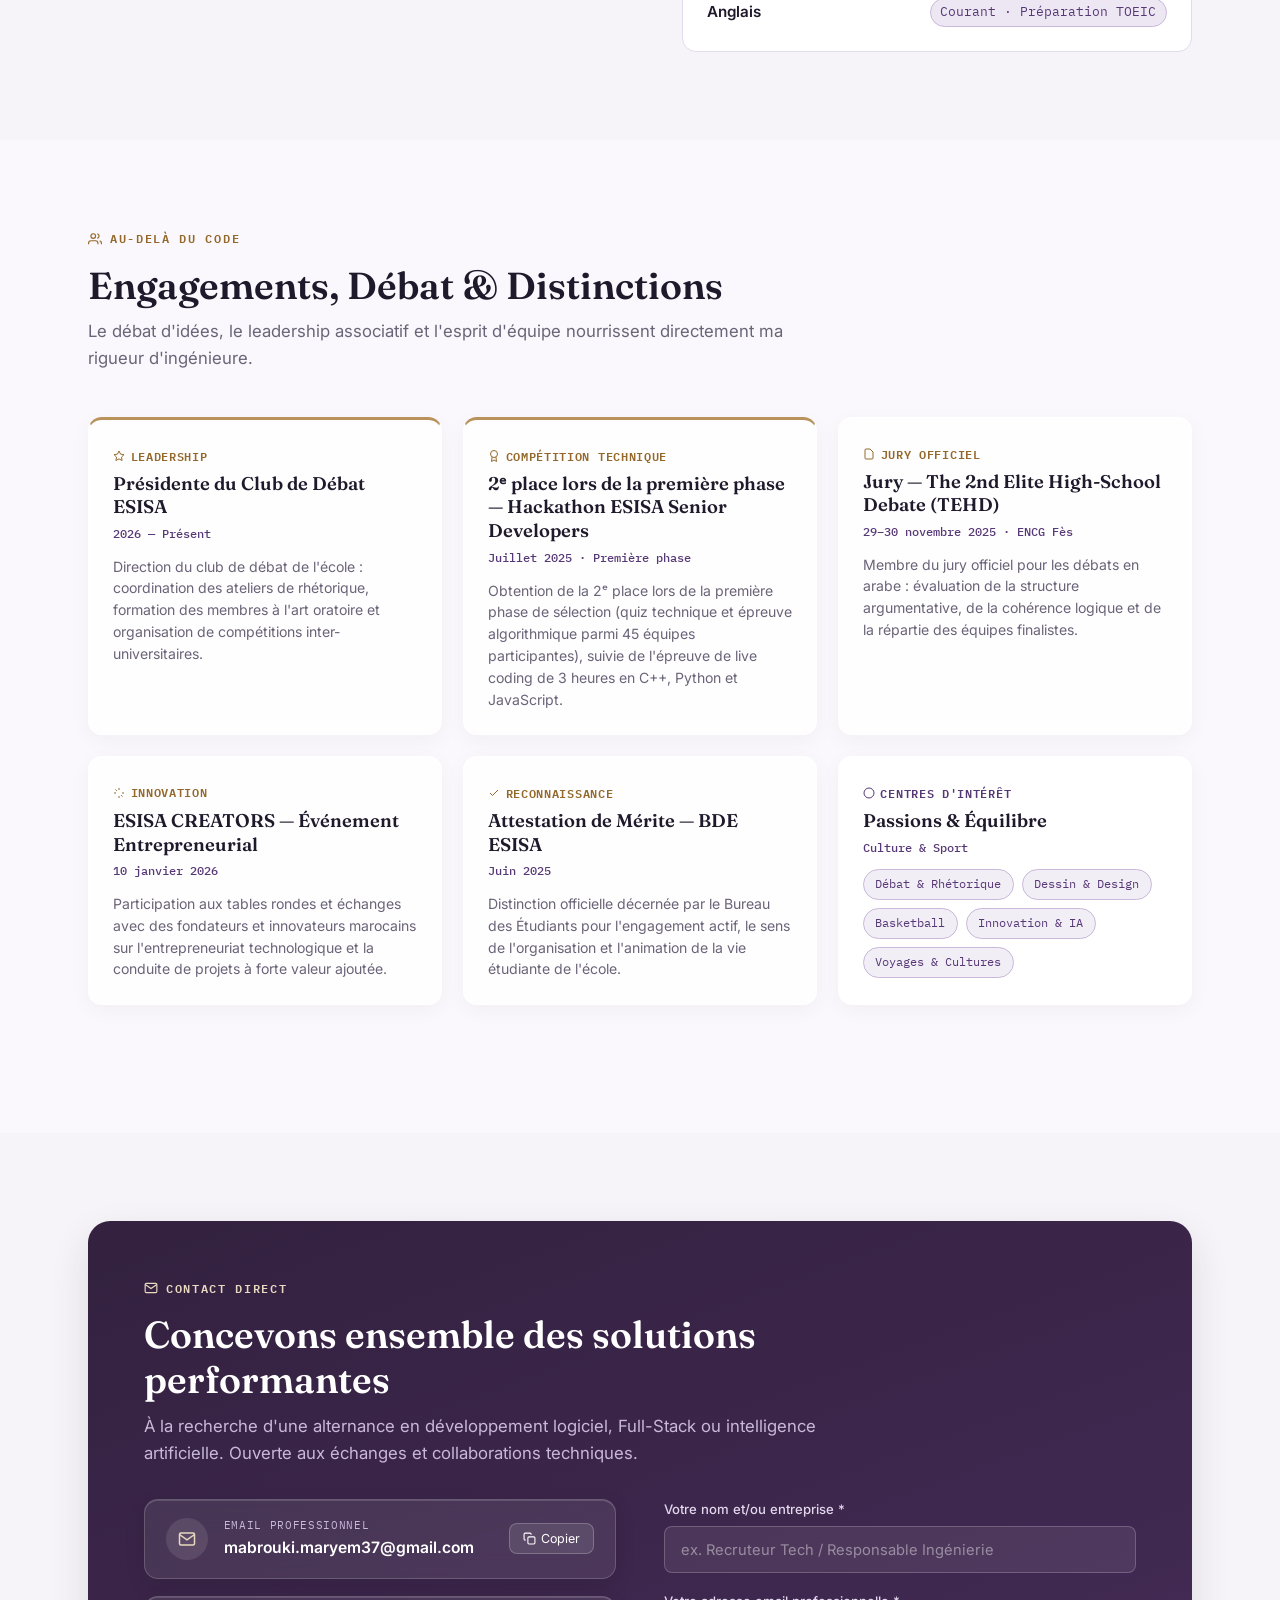
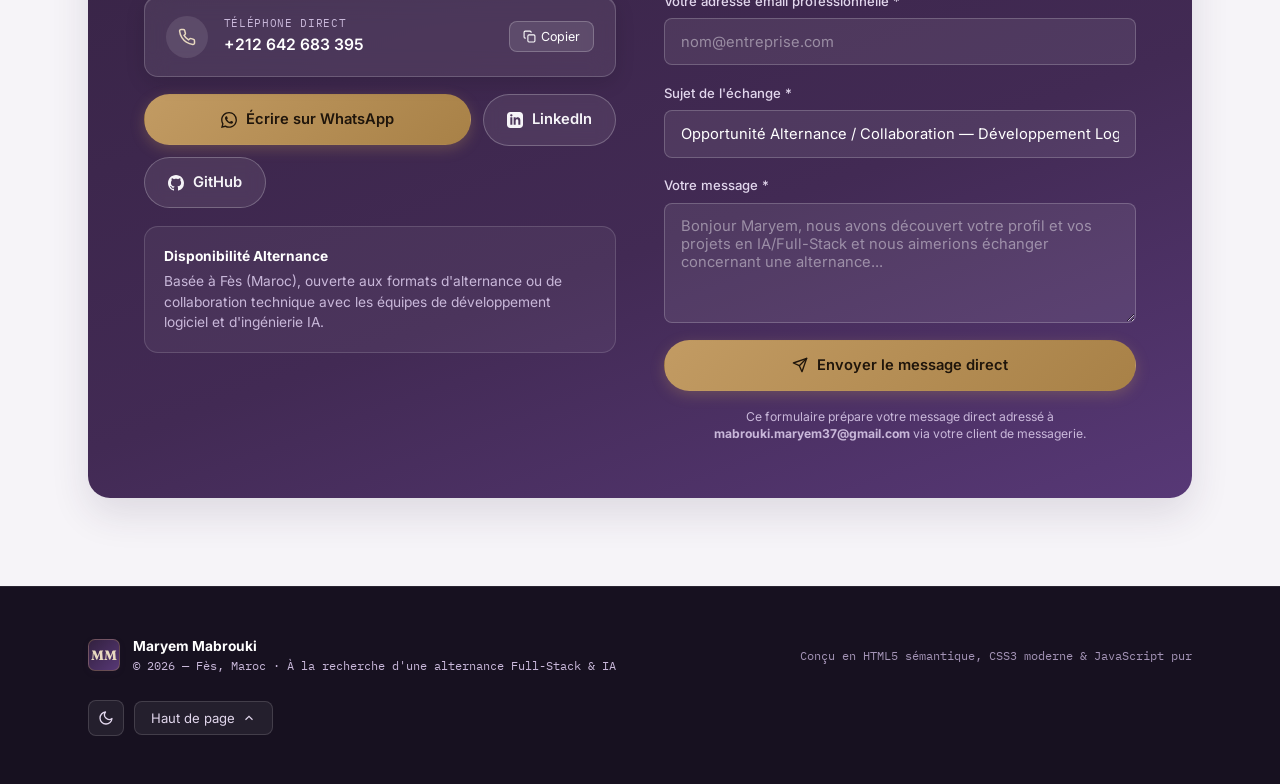
==== commit f6f6fc49: "fix(portfolio): HTML structure" ====
--- a/index.html
+++ b/index.html
@@ -129,22 +129,6 @@
         <a href="#contact" class="nav-btn-contact">
           <span>Me contacter</span>
         </a>
-        <button class="theme-toggle" id="themeToggle" aria-label="Basculer le thème (clair / sombre)" title="Basculer le thème (clair / sombre)">
-          <svg class="sun-icon" width="16" height="16" viewBox="0 0 24 24" fill="none" stroke="currentColor" stroke-width="2" stroke-linecap="round" stroke-linejoin="round" aria-hidden="true">
-            <circle cx="12" cy="12" r="5"></circle>
-            <line x1="12" y1="1" x2="12" y2="3"></line>
-            <line x1="12" y1="21" x2="12" y2="23"></line>
-            <line x1="4.22" y1="4.22" x2="5.64" y2="5.64"></line>
-            <line x1="18.36" y1="18.36" x2="19.78" y2="19.78"></line>
-            <line x1="1" y1="12" x2="3" y2="12"></line>
-            <line x1="21" y1="12" x2="23" y2="12"></line>
-            <line x1="4.22" y1="19.78" x2="5.64" y2="18.36"></line>
-            <line x1="18.36" y1="5.64" x2="19.78" y2="4.22"></line>
-          </svg>
-          <svg class="moon-icon" width="16" height="16" viewBox="0 0 24 24" fill="none" stroke="currentColor" stroke-width="2" stroke-linecap="round" stroke-linejoin="round" aria-hidden="true">
-            <path d="M21 12.79A9 9 0 1 1 11.21 3 7 7 0 0 0 21 12.79z"></path>
-          </svg>
-        </button>
         <button class="nav-toggle" id="navToggle" aria-label="Ouvrir le menu de navigation" aria-expanded="false">
           <svg width="20" height="20" viewBox="0 0 24 24" fill="none" stroke="currentColor" stroke-width="2"
             stroke-linecap="round" stroke-linejoin="round">
@@ -2573,13 +2557,32 @@
           Conçu en HTML5 sémantique, CSS3 moderne &amp; JavaScript pur
         </div>
 
-        <button class="btn-top" onclick="window.scrollTo({top: 0, behavior: 'smooth'})"
-          aria-label="Retourner en haut de page">
-          <span>Haut de page</span>
-          <svg width="14" height="14" viewBox="0 0 24 24" fill="none" stroke="currentColor" stroke-width="2">
-            <polyline points="18 15 12 9 6 15" />
-          </svg>
-        </button>
+        <div class="footer-actions">
+          <button class="theme-toggle" id="themeToggle" aria-label="Basculer le thème (clair / sombre)" title="Basculer le thème (clair / sombre)">
+            <svg class="sun-icon" width="16" height="16" viewBox="0 0 24 24" fill="none" stroke="currentColor" stroke-width="2" stroke-linecap="round" stroke-linejoin="round" aria-hidden="true">
+              <circle cx="12" cy="12" r="5"></circle>
+              <line x1="12" y1="1" x2="12" y2="3"></line>
+              <line x1="12" y1="21" x2="12" y2="23"></line>
+              <line x1="4.22" y1="4.22" x2="5.64" y2="5.64"></line>
+              <line x1="18.36" y1="18.36" x2="19.78" y2="19.78"></line>
+              <line x1="1" y1="12" x2="3" y2="12"></line>
+              <line x1="21" y1="12" x2="23" y2="12"></line>
+              <line x1="4.22" y1="19.78" x2="5.64" y2="18.36"></line>
+              <line x1="18.36" y1="5.64" x2="19.78" y2="4.22"></line>
+            </svg>
+            <svg class="moon-icon" width="16" height="16" viewBox="0 0 24 24" fill="none" stroke="currentColor" stroke-width="2" stroke-linecap="round" stroke-linejoin="round" aria-hidden="true">
+              <path d="M21 12.79A9 9 0 1 1 11.21 3 7 7 0 0 0 21 12.79z"></path>
+            </svg>
+          </button>
+
+          <button class="btn-top" onclick="window.scrollTo({top: 0, behavior: 'smooth'})"
+            aria-label="Retourner en haut de page">
+            <span>Haut de page</span>
+            <svg width="14" height="14" viewBox="0 0 24 24" fill="none" stroke="currentColor" stroke-width="2">
+              <polyline points="18 15 12 9 6 15" />
+            </svg>
+          </button>
+        </div>
       </div>
     </div>
   </footer>
--- a/css/style.css
+++ b/css/style.css
@@ -804,7 +804,7 @@
       line-height: 2.3rem;
       overflow: hidden;
       vertical-align: middle;
-      min-width: 310px;
+      min-width: 380px;
     }
 
     .role-rotator-item {
@@ -2948,6 +2948,34 @@
     .btn-top:hover {
       background: rgba(255, 255, 255, 0.15);
       color: #FFFFFF;
+    }
+
+    .footer-actions {
+      display: flex;
+      align-items: center;
+      gap: 0.65rem;
+    }
+
+    .footer-actions .theme-toggle {
+      width: 36px;
+      height: 36px;
+      border-radius: var(--radius-sm);
+      background: rgba(255, 255, 255, 0.06);
+      border: 1px solid rgba(255, 255, 255, 0.14);
+      color: #E2D7ED;
+    }
+
+    .footer-actions .theme-toggle:hover {
+      background: rgba(255, 255, 255, 0.15);
+      border-color: var(--gold);
+      color: var(--gold-soft);
+      transform: scale(1.05);
+    }
+
+    html[data-theme="dark"] .footer-actions .theme-toggle {
+      background: rgba(255, 255, 255, 0.08);
+      border-color: rgba(184, 146, 90, 0.35);
+      color: var(--gold-soft);
     }
 
     .floating-top-btn {
@@ -3203,7 +3231,7 @@
         z-index: 1001;
       }
 
-      .nav-actions .btn-sm {
+      .nav-btn-contact {
         display: none;
       }
 
@@ -3228,7 +3256,107 @@
       }
     }
 
+    @media (max-width: 600px) {
+      .wrap {
+        padding: 0 1rem;
+      }
+
+      .project-card {
+        padding: 1.6rem 1.25rem;
+      }
+
+      .fixed-block {
+        padding: 0.95rem;
+      }
+
+      .timeline {
+        padding-left: 1.5rem;
+        margin-left: 0;
+      }
+
+      .tl-card {
+        padding: 1.3rem 1.1rem;
+      }
+
+      .stepper-track {
+        display: none;
+      }
+
+      .stepper-btn {
+        padding: 0.45rem 0.85rem;
+        min-height: 36px;
+      }
+
+      .contact-container {
+        padding: 2.2rem 1.25rem;
+      }
+
+      .contact-card {
+        flex-wrap: wrap;
+        align-items: flex-start;
+        padding: 1.1rem 1.15rem;
+      }
+
+      .contact-info {
+        flex: 1 1 100%;
+        min-width: 0;
+      }
+
+      .contact-val {
+        word-break: break-all;
+        overflow-wrap: anywhere;
+        font-size: 0.92rem;
+      }
+
+      .contact-card .btn-copy {
+        margin-top: 0.35rem;
+      }
+    }
+
     @media (max-width: 520px) {
+      .site-nav .wrap {
+        padding-left: 0.85rem;
+        padding-right: 0.85rem;
+      }
+
+      .brand {
+        gap: 0.45rem;
+      }
+
+      .brand-mark {
+        width: 26px;
+        height: 26px;
+        font-size: 0.75rem;
+      }
+
+      .brand-name {
+        font-size: 0.86rem;
+      }
+
+      .brand-sub {
+        display: none;
+      }
+
+      .nav-actions {
+        gap: 0.4rem;
+      }
+
+      .nav-btn-cv {
+        padding: 0.35rem 0.65rem;
+        min-height: 36px;
+        font-size: 0.74rem;
+        gap: 0.3rem;
+      }
+
+      .nav-toggle {
+        width: 38px;
+        height: 38px;
+        padding: 0;
+        display: inline-flex;
+        align-items: center;
+        justify-content: center;
+      }
+
       .hero-grid {
         grid-template-columns: 1fr;
         text-align: center;
@@ -3261,21 +3389,29 @@
       }
 
       .hero-role-rotator {
+        display: flex;
+        width: 100%;
+        max-width: 100%;
         flex-direction: column;
         height: auto;
         gap: 0.4rem;
         margin-bottom: 1.3rem;
+        align-items: center;
       }
 
       .role-rotator-viewport {
         min-width: unset;
         width: 100%;
+        max-width: 100%;
+        height: 2.3rem;
+        overflow: hidden;
       }
 
       .role-rotator-item {
         font-size: 1.15rem;
         width: 100%;
         text-align: center;
+        white-space: nowrap;
       }
 
       .hero-cta-group {
@@ -3291,6 +3427,51 @@
       .hero-metrics-strip {
         grid-template-columns: 1fr;
         gap: 0.85rem;
+      }
+
+      .pipeline-flow-grid {
+        grid-template-columns: 1fr;
+        gap: 0.6rem;
+      }
+
+      .hash-input-row {
+        flex-wrap: wrap;
+      }
+
+      .hash-input-row .btn-hash-run {
+        width: 100%;
+        padding: 0.55rem;
+        min-height: 38px;
+      }
+
+      .hash-table-grid {
+        grid-template-columns: repeat(2, 1fr);
+      }
+
+      .contact-container {
+        padding: 1.8rem 1rem;
+      }
+    }
+
+    @media (max-width: 380px) {
+      .hero h1 {
+        font-size: 2.05rem;
+      }
+
+      .brand-name {
+        font-size: 0.82rem;
+      }
+
+      .role-rotator-item {
+        font-size: 1.02rem;
+      }
+
+      .project-card {
+        padding: 1.35rem 1rem;
+      }
+
+      .tl-card {
+        padding: 1.15rem 0.95rem;
       }
     }
 
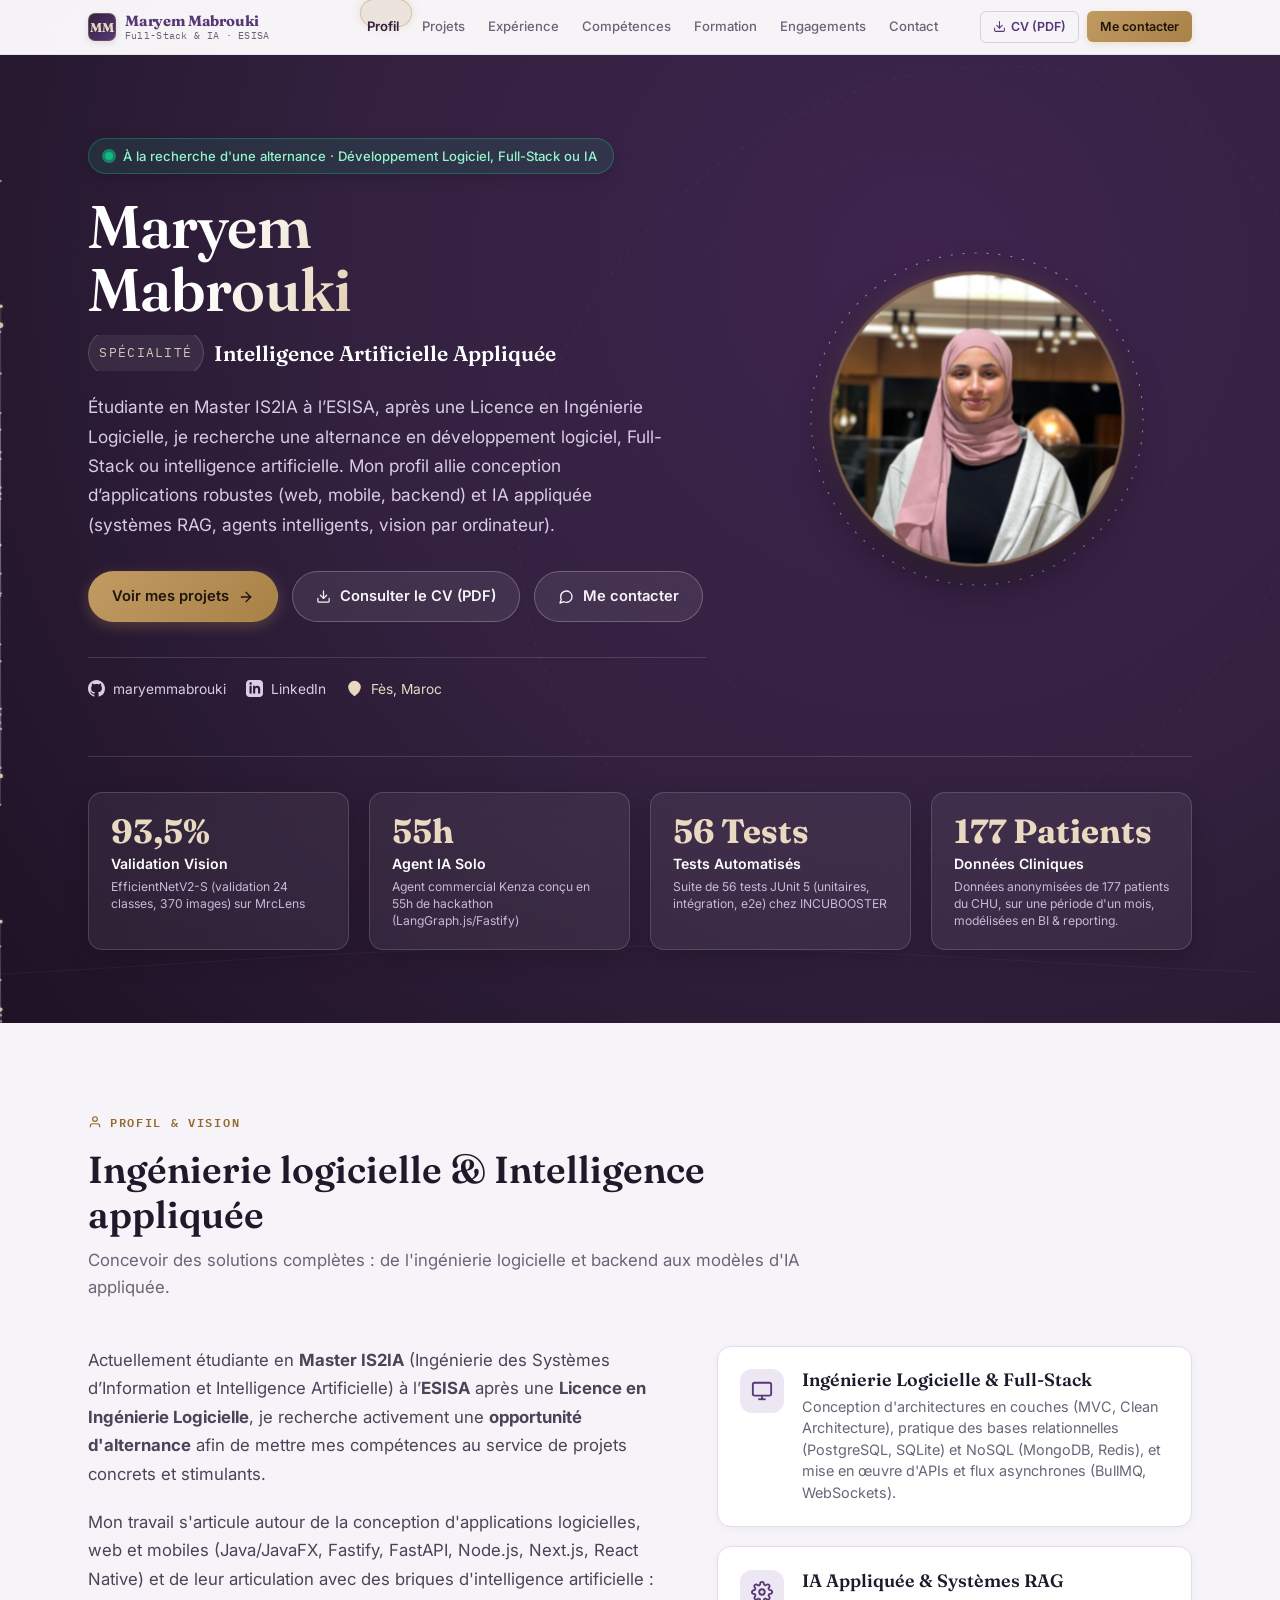
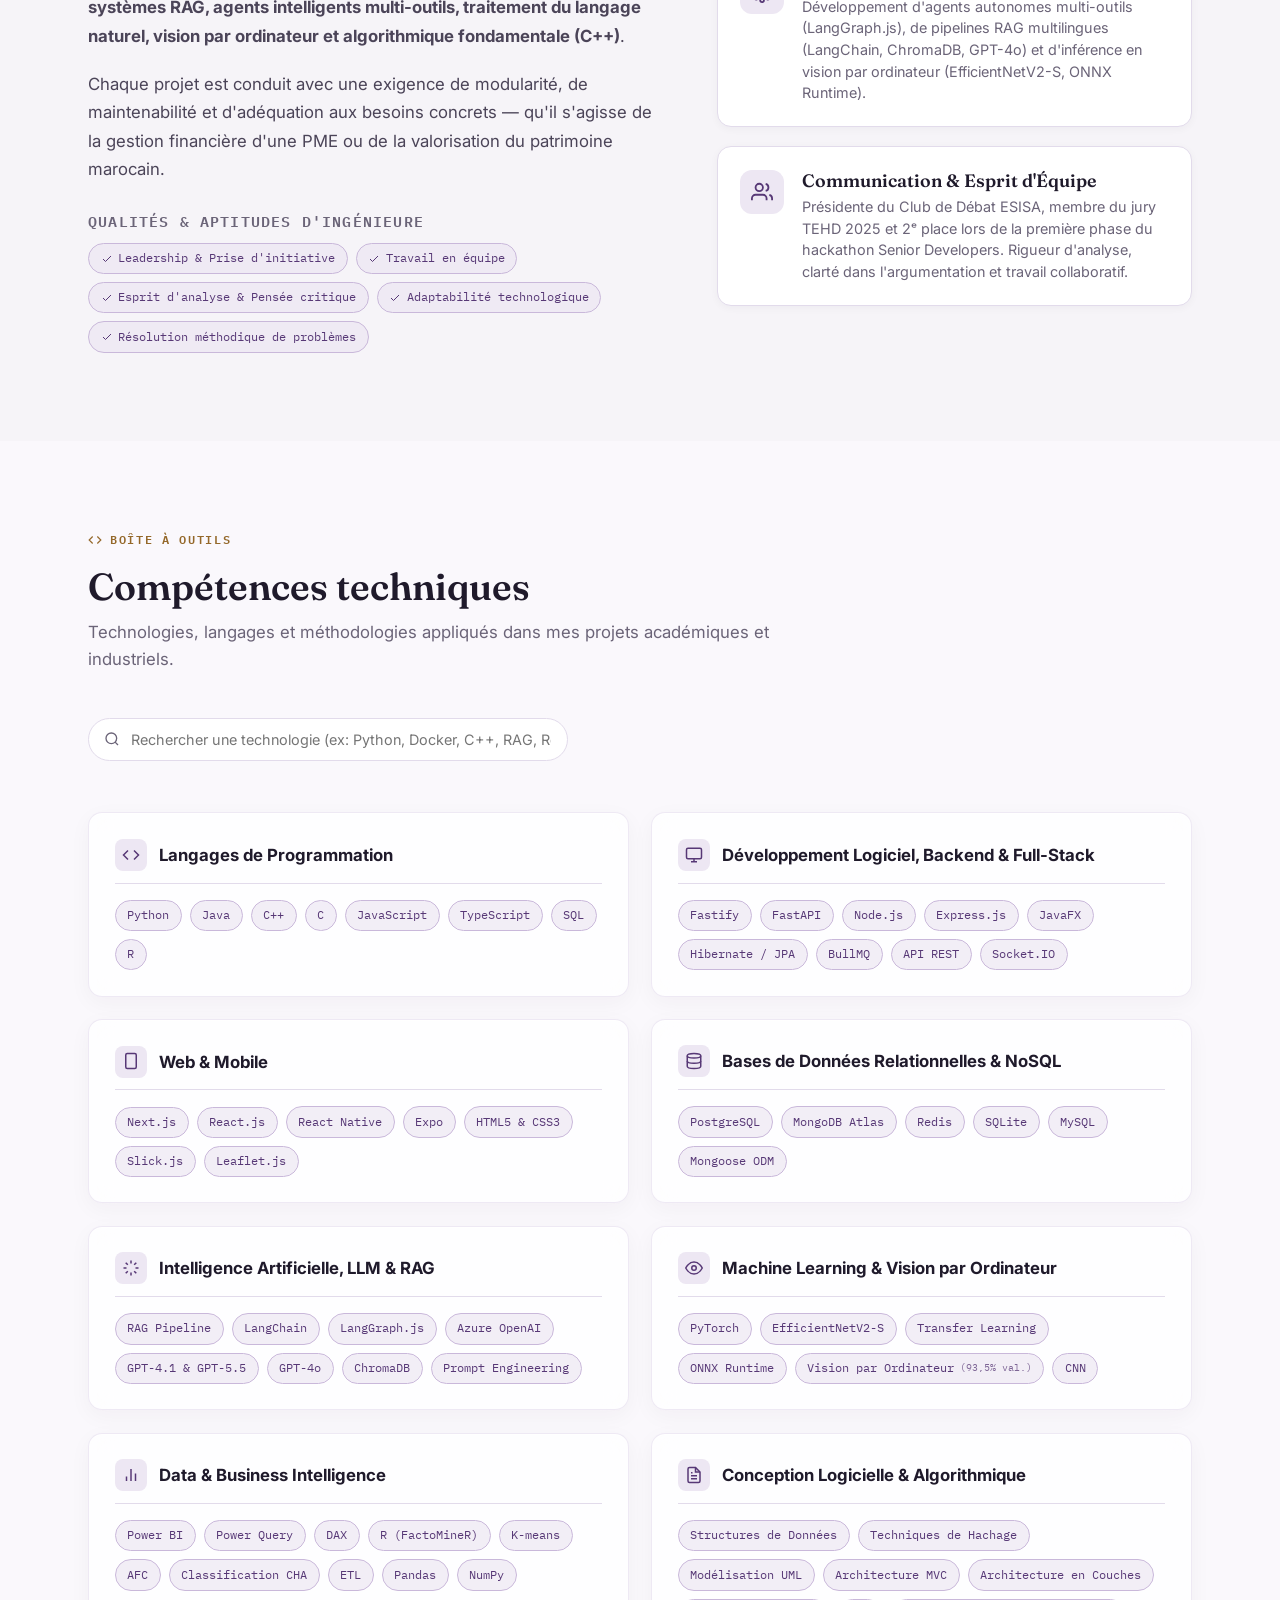
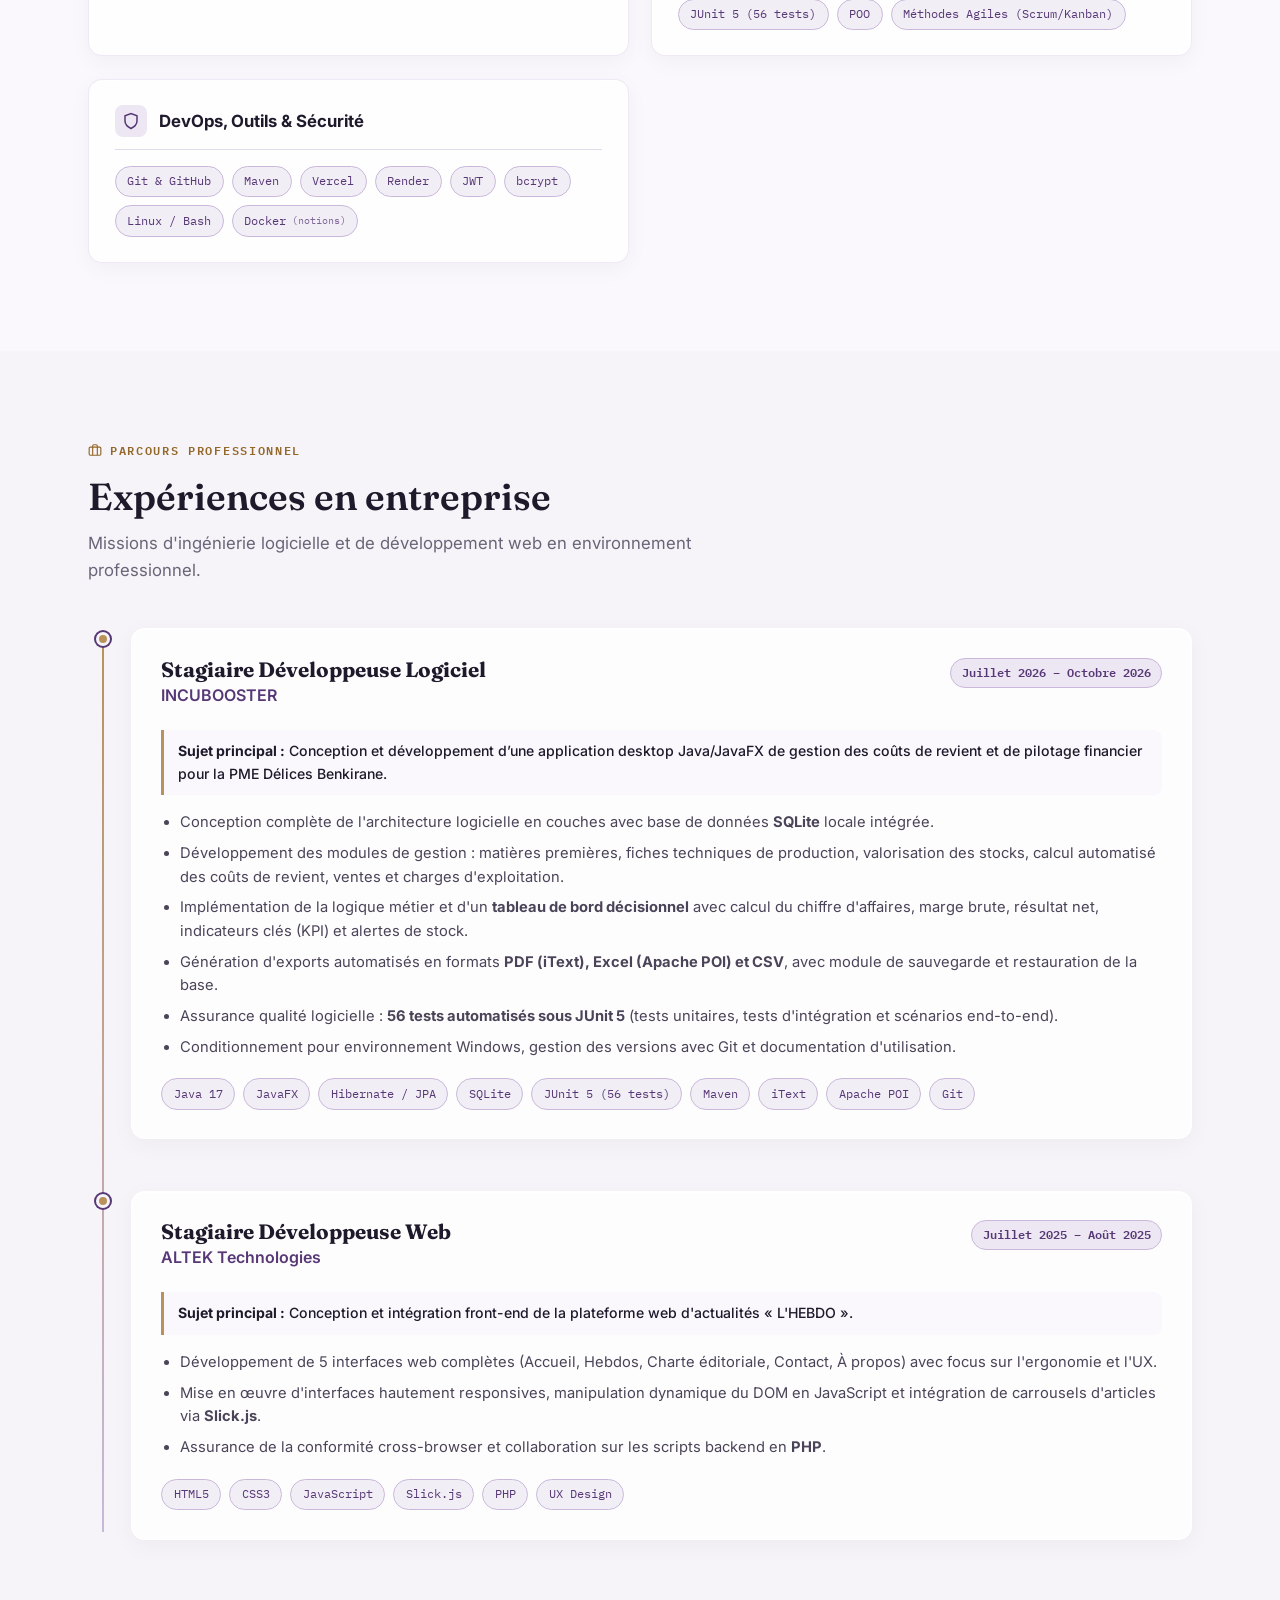
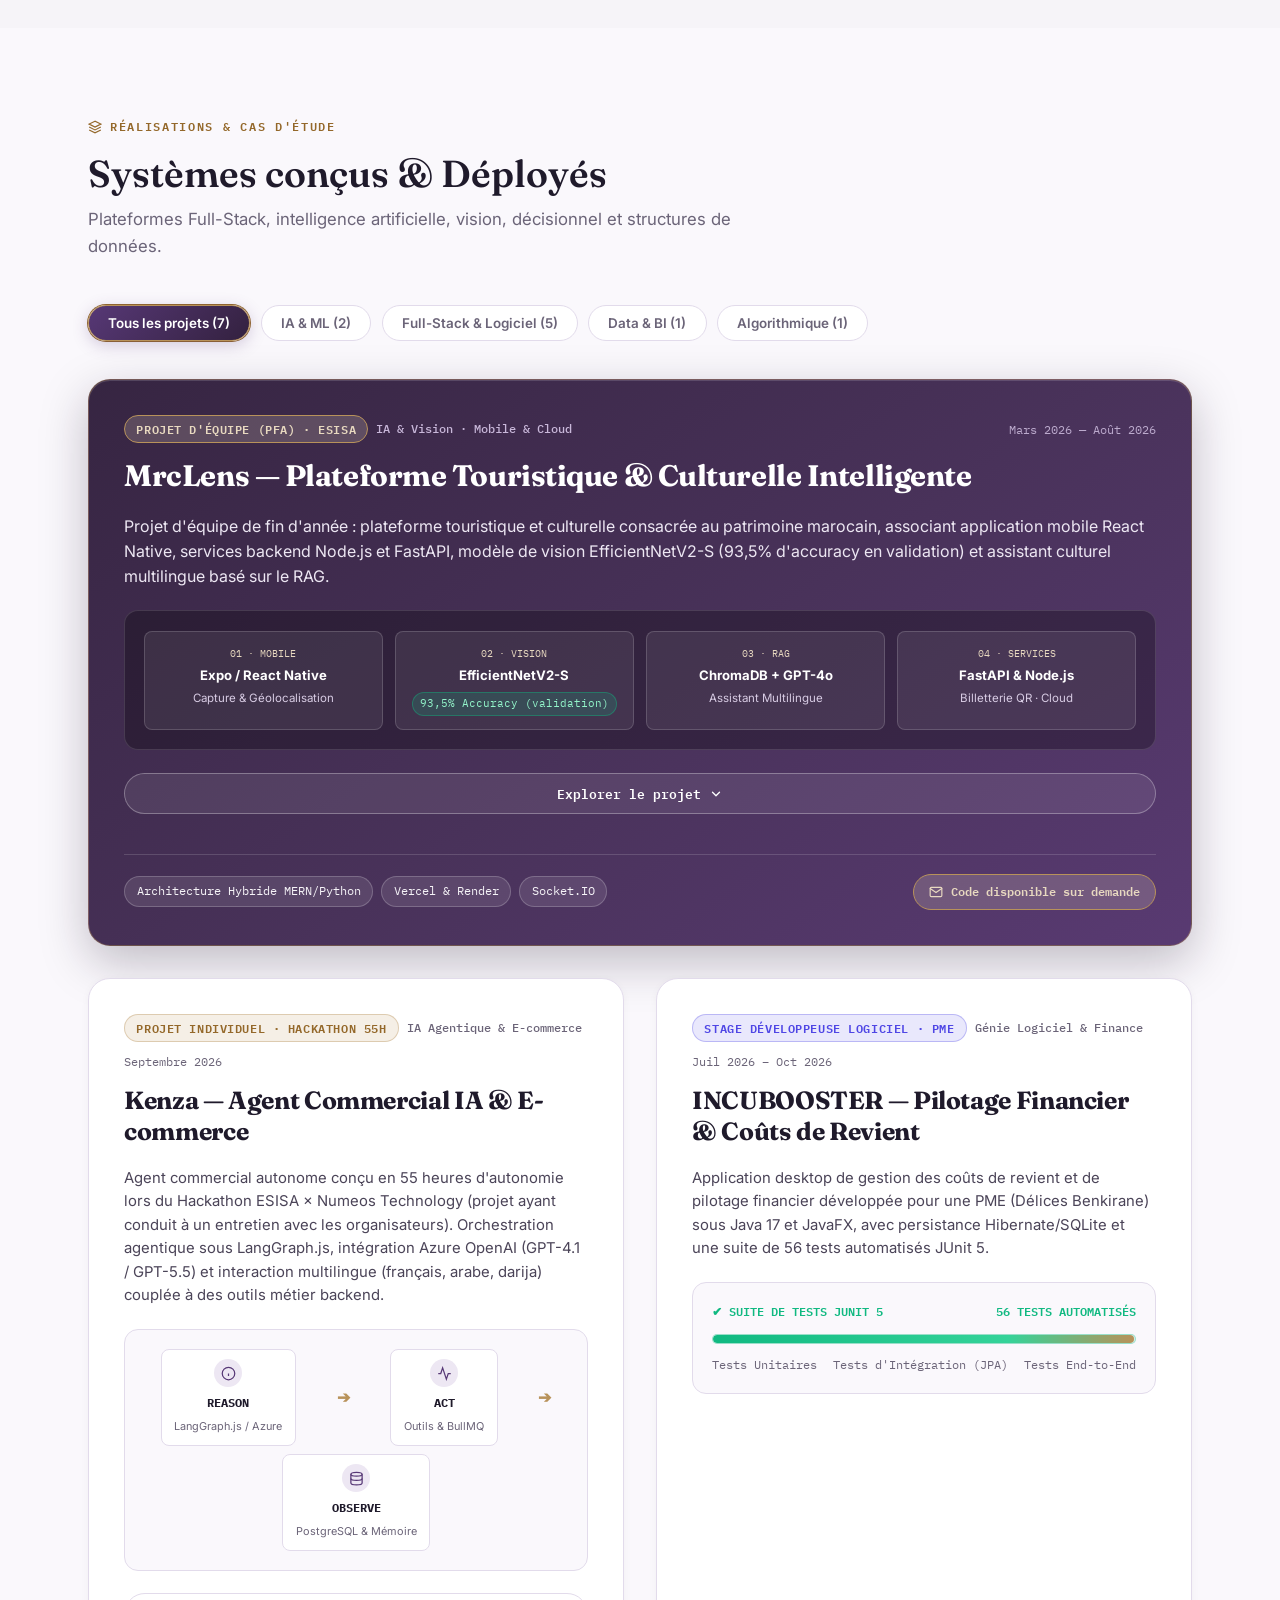
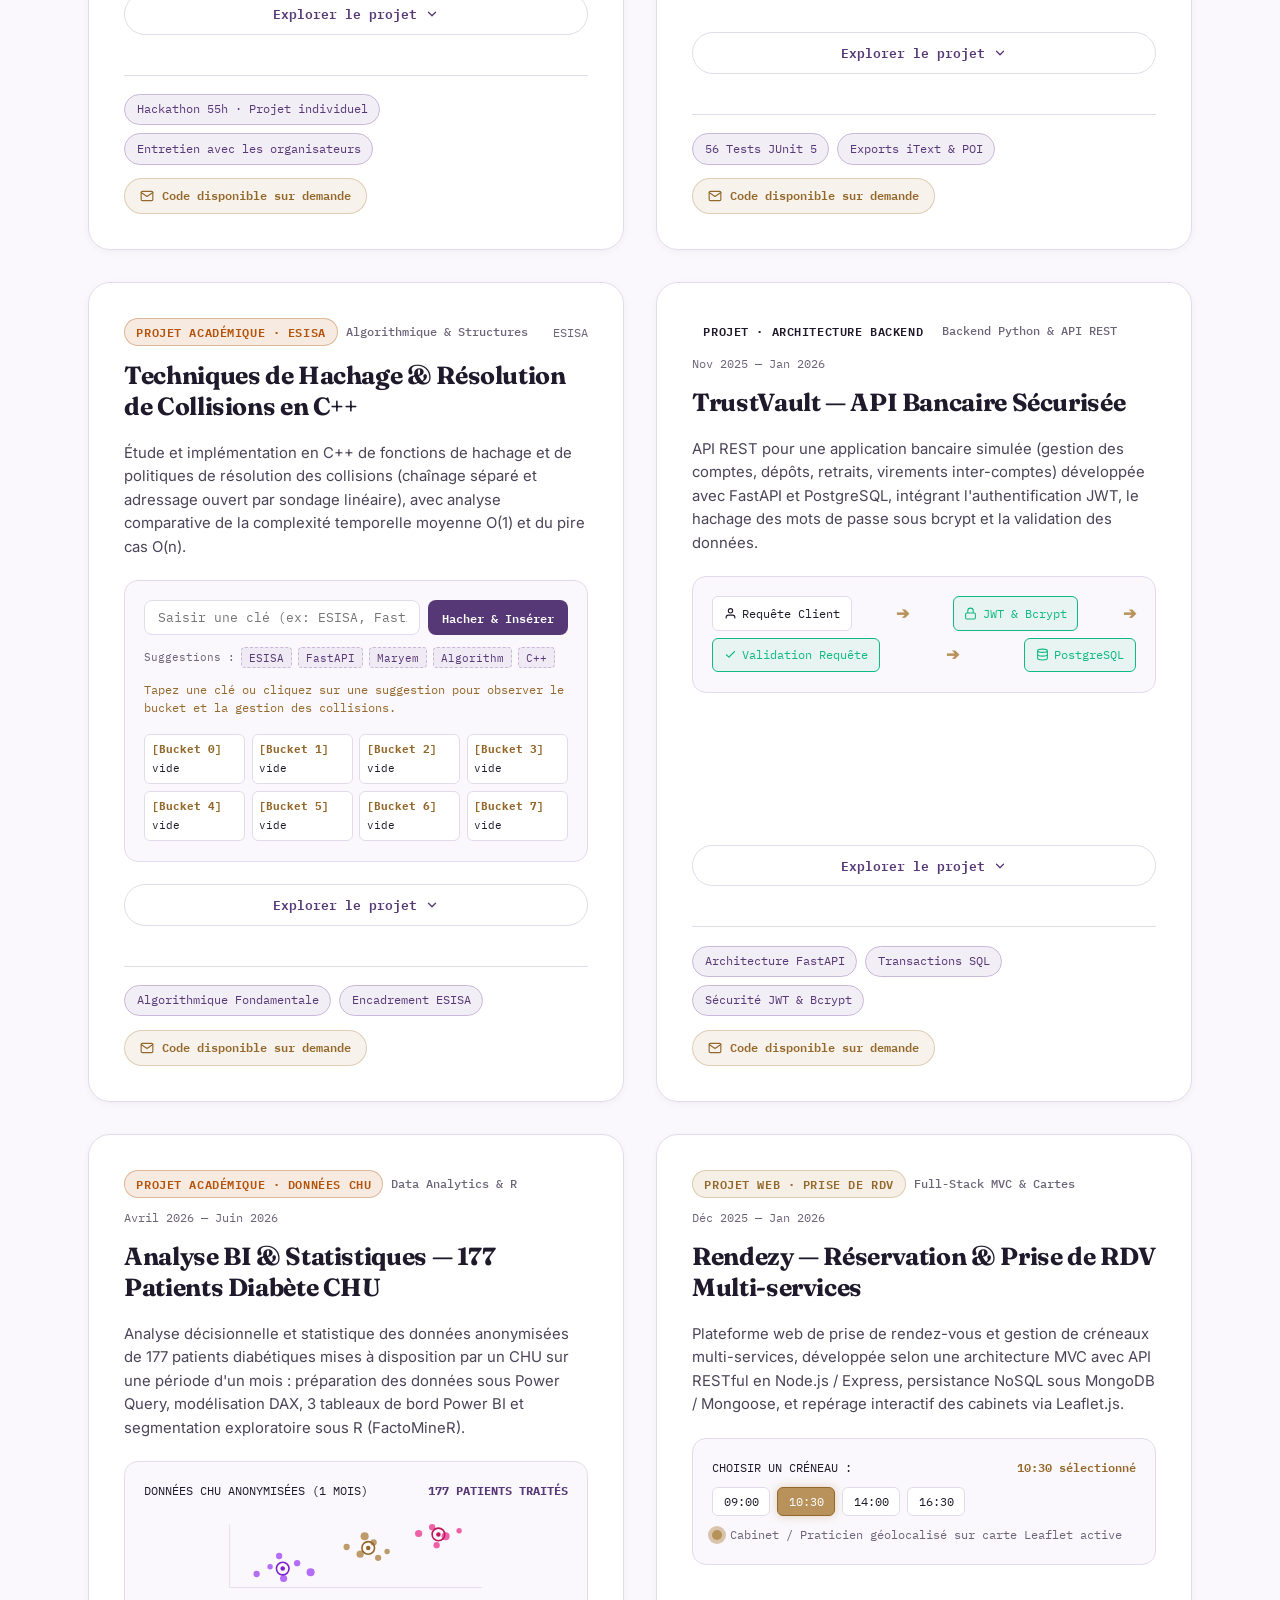
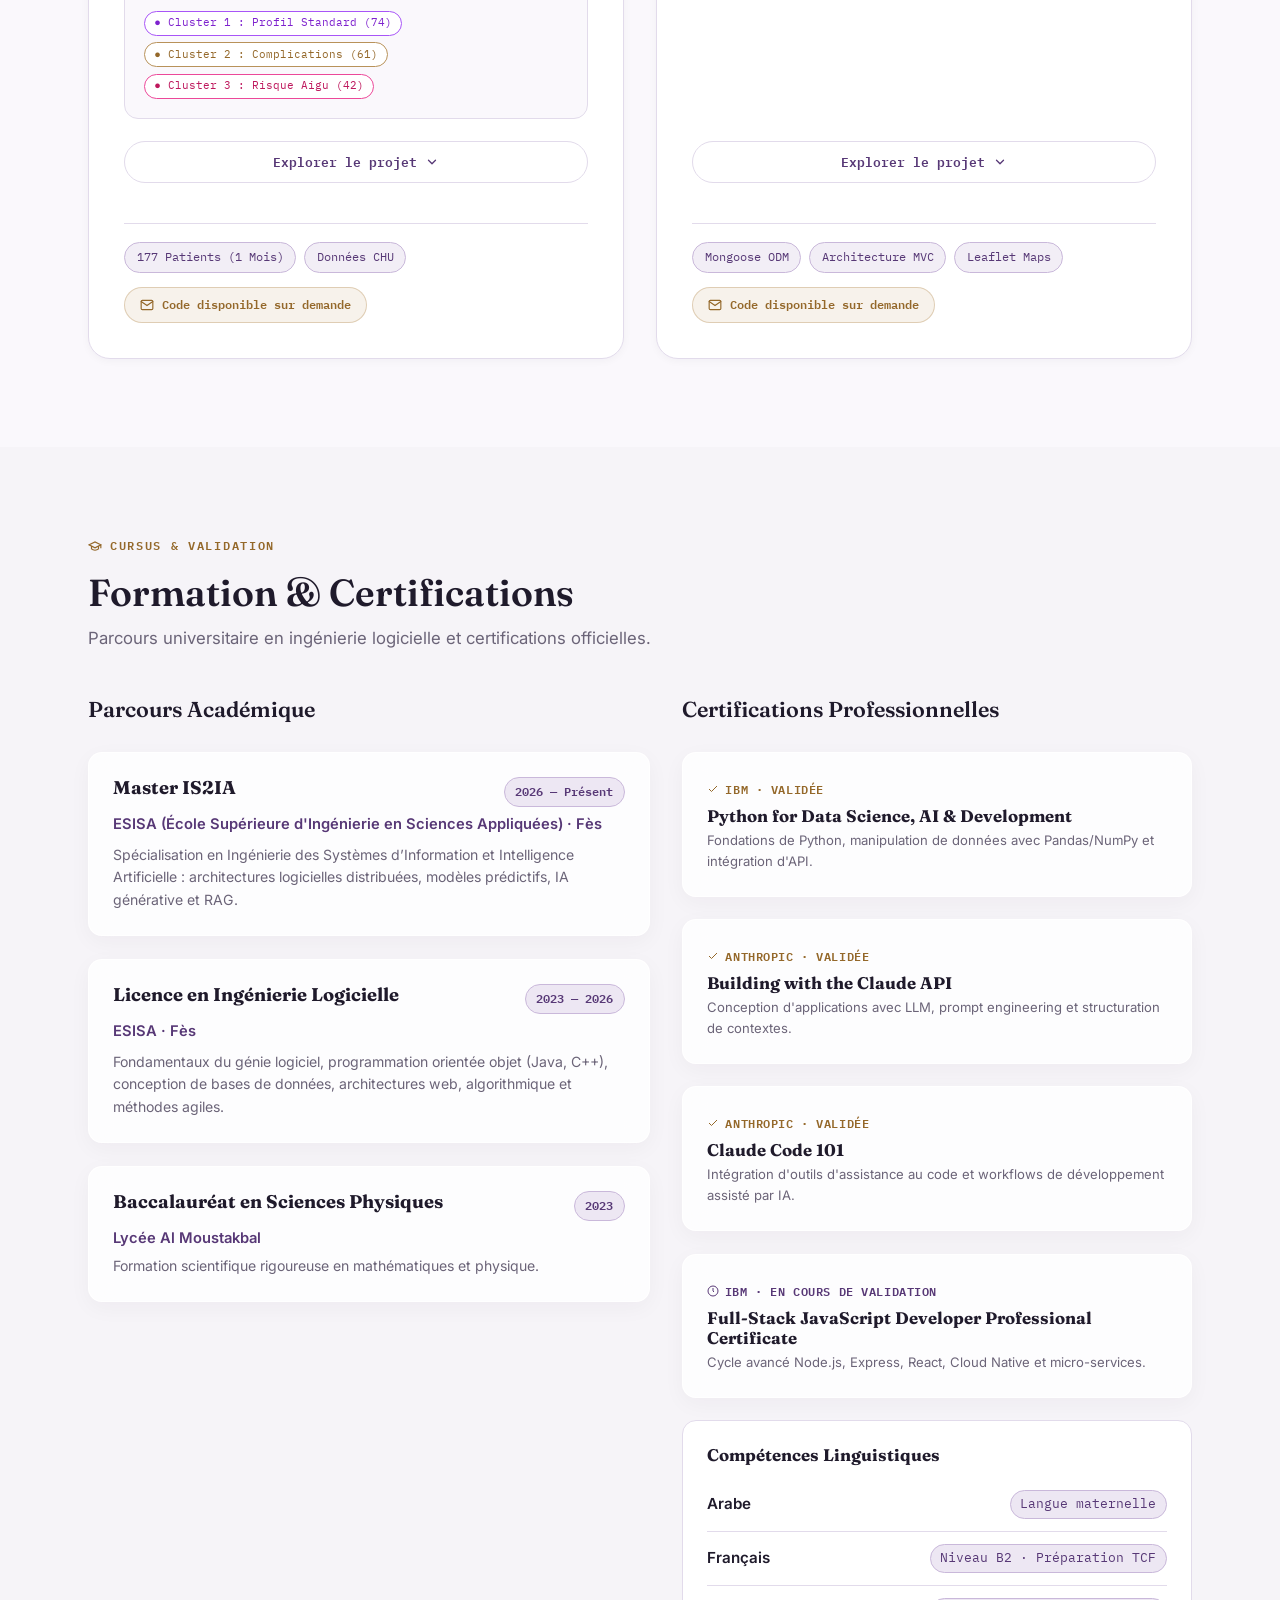
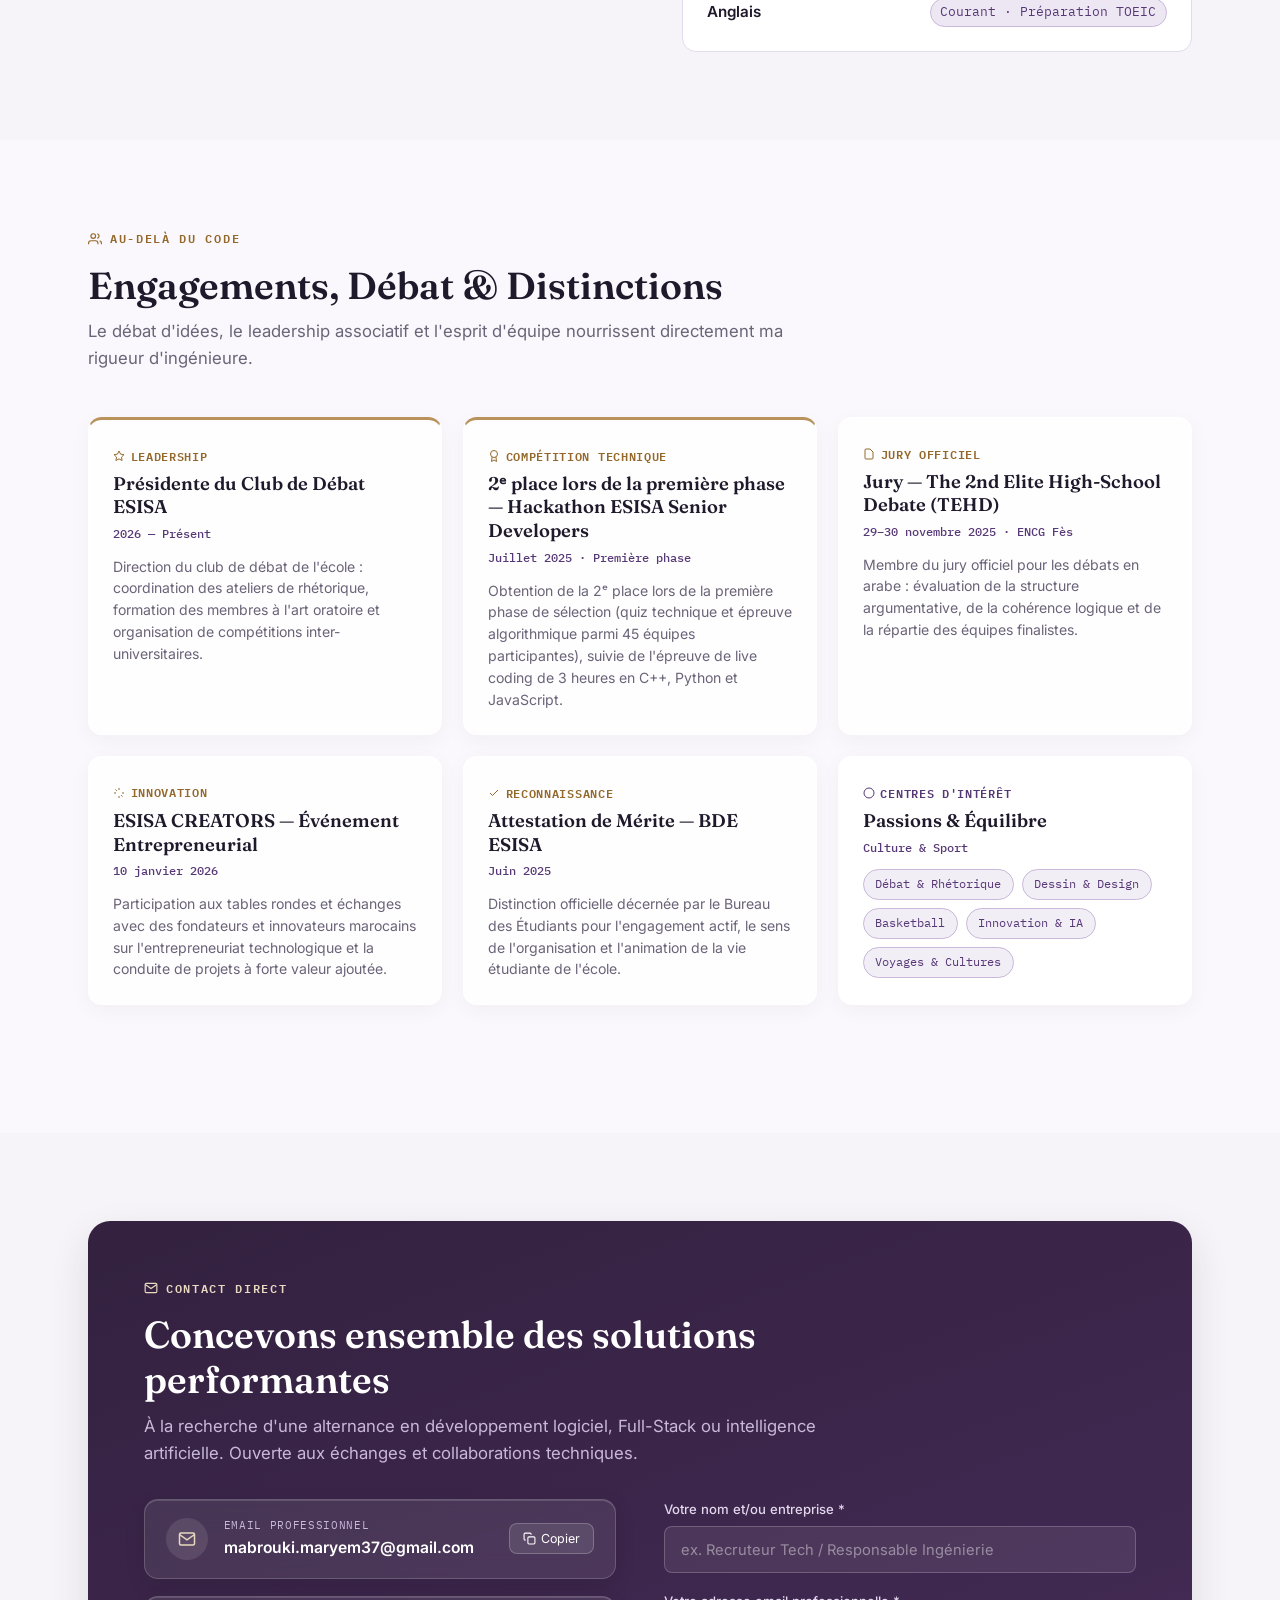
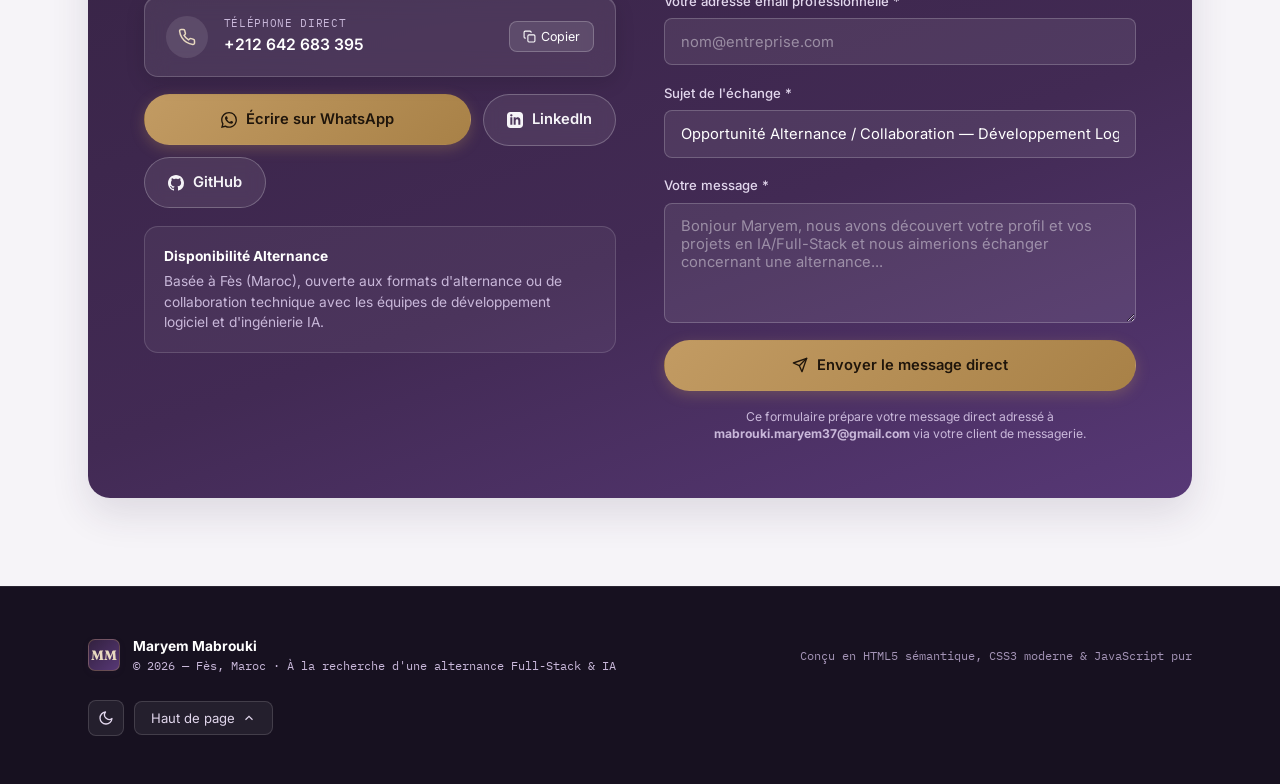
==== commit 782460f5: "fix" ====
--- a/index.html
+++ b/index.html
@@ -4,7 +4,8 @@
 <head>
   <meta charset="UTF-8">
   <meta name="viewport" content="width=device-width, initial-scale=1.0">
-  <title>Maryem Mabrouki — Ingénierie Logicielle, Full-Stack &amp; Intelligence Artificielle | Recherche Alternance</title>
+  <title>Maryem Mabrouki — Ingénierie Logicielle, Full-Stack &amp; Intelligence Artificielle | Recherche Alternance
+  </title>
   <meta name="description"
     content="Portfolio professionnel de Maryem Mabrouki. Étudiante en Master IS2IA à l'ESISA, à la recherche d'une alternance en développement logiciel, Full-Stack ou intelligence artificielle. Projets concrets en ingénierie logicielle, RAG, agents IA, vision par ordinateur et algorithmique.">
   <meta name="author" content="Maryem Mabrouki">
@@ -122,8 +123,14 @@
       </nav>
 
       <div class="nav-actions">
-        <a href="assets/CV_Maryem_MABROUKI.pdf" target="_blank" rel="noopener noreferrer" class="nav-btn-cv" aria-label="Consulter et télécharger le CV officiel de Maryem Mabrouki (PDF)">
-          <svg width="13" height="13" viewBox="0 0 24 24" fill="none" stroke="currentColor" stroke-width="2" stroke-linecap="round" stroke-linejoin="round" aria-hidden="true"><path d="M21 15v4a2 2 0 0 1-2 2H5a2 2 0 0 1-2-2v-4"/><polyline points="7 10 12 15 17 10"/><line x1="12" y1="15" x2="12" y2="3"/></svg>
+        <a href="assets/CV_Maryem_MABROUKI.pdf" target="_blank" rel="noopener noreferrer" class="nav-btn-cv"
+          aria-label="Consulter et télécharger le CV officiel de Maryem Mabrouki (PDF)">
+          <svg width="13" height="13" viewBox="0 0 24 24" fill="none" stroke="currentColor" stroke-width="2"
+            stroke-linecap="round" stroke-linejoin="round" aria-hidden="true">
+            <path d="M21 15v4a2 2 0 0 1-2 2H5a2 2 0 0 1-2-2v-4" />
+            <polyline points="7 10 12 15 17 10" />
+            <line x1="12" y1="15" x2="12" y2="3" />
+          </svg>
           <span>CV (PDF)</span>
         </a>
         <a href="#contact" class="nav-btn-contact">
@@ -161,7 +168,8 @@
             <h1><span class="name-shimmer">Maryem<br>Mabrouki</span></h1>
 
             <!-- Titre & Rôles alternants sans saut de mise en page -->
-            <div class="hero-role-rotator" aria-label="Spécialités : Ingénierie Logicielle, Full-Stack et Intelligence Artificielle">
+            <div class="hero-role-rotator"
+              aria-label="Spécialités : Ingénierie Logicielle, Full-Stack et Intelligence Artificielle">
               <span class="role-rotator-prefix">Spécialité</span>
               <div class="role-rotator-viewport">
                 <div class="role-rotator-track" id="heroRoleTrack">
@@ -173,9 +181,12 @@
             </div>
 
             <p class="lead">
-              Étudiante en Master IS2IA à l’ESISA, après une Licence en Ingénierie Logicielle, je recherche une alternance
-              en développement logiciel, Full-Stack ou intelligence artificielle. Mon profil allie conception d’applications
-              robustes (web, mobile, backend) et IA appliquée (systèmes RAG, agents intelligents, vision par ordinateur).
+              Étudiante en Master IS2IA à l’ESISA, après une Licence en Ingénierie Logicielle, je recherche une
+              alternance
+              en développement logiciel, Full-Stack ou intelligence artificielle. Mon profil allie conception
+              d’applications
+              robustes (web, mobile, backend) et IA appliquée (systèmes RAG, agents intelligents, vision par
+              ordinateur).
             </p>
 
             <!-- Actions principales -->
@@ -188,8 +199,15 @@
                   <polyline points="12 5 19 12 12 19" />
                 </svg>
               </a>
-              <a href="assets/CV_Maryem_MABROUKI.pdf" target="_blank" rel="noopener noreferrer" class="btn btn-ghost-light" aria-label="Consulter et télécharger le CV officiel de Maryem Mabrouki en format PDF">
-                <svg width="15" height="15" viewBox="0 0 24 24" fill="none" stroke="currentColor" stroke-width="2" stroke-linecap="round" stroke-linejoin="round" aria-hidden="true"><path d="M21 15v4a2 2 0 0 1-2 2H5a2 2 0 0 1-2-2v-4"/><polyline points="7 10 12 15 17 10"/><line x1="12" y1="15" x2="12" y2="3"/></svg>
+              <a href="assets/CV_Maryem_MABROUKI.pdf" target="_blank" rel="noopener noreferrer"
+                class="btn btn-ghost-light"
+                aria-label="Consulter et télécharger le CV officiel de Maryem Mabrouki en format PDF">
+                <svg width="15" height="15" viewBox="0 0 24 24" fill="none" stroke="currentColor" stroke-width="2"
+                  stroke-linecap="round" stroke-linejoin="round" aria-hidden="true">
+                  <path d="M21 15v4a2 2 0 0 1-2 2H5a2 2 0 0 1-2-2v-4" />
+                  <polyline points="7 10 12 15 17 10" />
+                  <line x1="12" y1="15" x2="12" y2="3" />
+                </svg>
                 <span>Consulter le CV (PDF)</span>
               </a>
               <a href="#contact" class="btn btn-ghost-light">
@@ -240,9 +258,7 @@
               </g>
             </svg>
             <div class="hero-photo">
-              <img
-                src="assets/profile.jpg"
-                alt="Photo de profil de Maryem Mabrouki" width="290" height="290">
+              <img src="assets/profile.jpg" alt="Photo de profil de Maryem Mabrouki" width="290" height="290">
             </div>
           </div>
         </div>
@@ -267,7 +283,8 @@
           <div class="metric-card">
             <div class="metric-num" data-target="177" data-suffix=" Patients">177 Patients</div>
             <div class="metric-title">Données Cliniques</div>
-            <div class="metric-desc">Données anonymisées de 177 patients du CHU, sur une période d'un mois, modélisées en BI &amp; reporting.</div>
+            <div class="metric-desc">Données anonymisées de 177 patients du CHU, sur une période d'un mois, modélisées
+              en BI &amp; reporting.</div>
           </div>
         </div>
       </div>
@@ -287,7 +304,8 @@
             Profil &amp; Vision
           </p>
           <h2>Ingénierie logicielle &amp; Intelligence appliquée</h2>
-          <p class="sub">Concevoir des solutions complètes : de l'ingénierie logicielle et backend aux modèles d'IA appliquée.</p>
+          <p class="sub">Concevoir des solutions complètes : de l'ingénierie logicielle et backend aux modèles d'IA
+            appliquée.</p>
         </div>
 
         <div class="profil-grid">
@@ -299,9 +317,11 @@
               mettre mes compétences au service de projets concrets et stimulants.
             </p>
             <p>
-              Mon travail s'articule autour de la conception d'applications logicielles, web et mobiles (Java/JavaFX, Fastify,
+              Mon travail s'articule autour de la conception d'applications logicielles, web et mobiles (Java/JavaFX,
+              Fastify,
               FastAPI, Node.js, Next.js, React Native) et de leur articulation avec des briques d'intelligence
-              artificielle : <strong>systèmes RAG, agents intelligents multi-outils, traitement du langage naturel, vision
+              artificielle : <strong>systèmes RAG, agents intelligents multi-outils, traitement du langage naturel,
+                vision
                 par ordinateur et algorithmique fondamentale (C++)</strong>.
             </p>
             <p>
@@ -358,7 +378,8 @@
               <div class="highlight-body">
                 <h3>Ingénierie Logicielle &amp; Full-Stack</h3>
                 <p>Conception d'architectures en couches (MVC, Clean Architecture), pratique des bases relationnelles
-                  (PostgreSQL, SQLite) et NoSQL (MongoDB, Redis), et mise en œuvre d'APIs et flux asynchrones (BullMQ, WebSockets).</p>
+                  (PostgreSQL, SQLite) et NoSQL (MongoDB, Redis), et mise en œuvre d'APIs et flux asynchrones (BullMQ,
+                  WebSockets).</p>
               </div>
             </div>
 
@@ -372,7 +393,8 @@
               </div>
               <div class="highlight-body">
                 <h3>IA Appliquée &amp; Systèmes RAG</h3>
-                <p>Développement d'agents autonomes multi-outils (LangGraph.js), de pipelines RAG multilingues (LangChain, ChromaDB, GPT-4o)
+                <p>Développement d'agents autonomes multi-outils (LangGraph.js), de pipelines RAG multilingues
+                  (LangChain, ChromaDB, GPT-4o)
                   et d'inférence en vision par ordinateur (EfficientNetV2-S, ONNX Runtime).</p>
               </div>
             </div>
@@ -388,1471 +410,12 @@
               </div>
               <div class="highlight-body">
                 <h3>Communication &amp; Esprit d'Équipe</h3>
-                <p>Présidente du Club de Débat ESISA, membre du jury TEHD 2025 et 2ᵉ place lors de la première phase du hackathon Senior Developers. Rigueur d'analyse, clarté dans l'argumentation et travail collaboratif.</p>
+                <p>Présidente du Club de Débat ESISA, membre du jury TEHD 2025 et 2ᵉ place lors de la première phase du
+                  hackathon Senior Developers. Rigueur d'analyse, clarté dans l'argumentation et travail collaboratif.
+                </p>
               </div>
             </div>
           </div>
-        </div>
-      </div>
-    </section>
-
-    <!-- ========================================================
-         SECTION PROJETS (Filtrables, Structurés & Avec Hachage C++)
-         ======================================================== -->
-    <section id="projets" style="background-color: var(--surface-alt);" class="reveal">
-      <div class="wrap">
-        <div class="section-head">
-          <p class="eyebrow">
-            <svg width="14" height="14" viewBox="0 0 24 24" fill="none" stroke="currentColor" stroke-width="2">
-              <polygon points="12 2 2 7 12 12 22 7 12 2" />
-              <polyline points="2 17 12 22 22 17" />
-              <polyline points="2 12 12 17 22 12" />
-            </svg>
-            Réalisations &amp; Cas d'Étude
-          </p>
-          <h2>Systèmes conçus &amp; Déployés</h2>
-          <p class="sub">Plateformes Full-Stack, intelligence artificielle, vision, décisionnel et structures de données.</p>
-        </div>
-
-        <!-- 1. Barre de filtres en pilules avec compteurs dynamiques -->
-        <div class="projects-filter-bar" role="tablist" aria-label="Filtrer les projets">
-          <button class="filter-btn active" data-filter="all" role="tab" aria-selected="true" id="btnFilterAll">Tous les projets (7)</button>
-          <button class="filter-btn" data-filter="ia" role="tab" aria-selected="false">IA &amp; ML (2)</button>
-          <button class="filter-btn" data-filter="fullstack" role="tab" aria-selected="false">Full-Stack &amp; Logiciel (5)</button>
-          <button class="filter-btn" data-filter="data" role="tab" aria-selected="false">Data &amp; BI (1)</button>
-          <button class="filter-btn" data-filter="algo" role="tab" aria-selected="false">Algorithmique (1)</button>
-        </div>
-
-        <!-- 2. Grille Bento des Projets -->
-        <div class="projects-bento-grid" id="projectsGrid">
-
-          <!-- ========================================================
-               PROJET 1 (Bento Flagship - Pleine Largeur) : MRCLENS
-               ======================================================== -->
-          <article class="project-card bento-flagship" data-category="ia fullstack" id="proj-mrclens">
-            <div class="proj-card-header">
-              <div class="proj-meta-row">
-                <div class="proj-badges-group">
-                  <span class="proj-role-badge team">Projet d'équipe (PFA) · ESISA</span>
-                  <span class="proj-cat-badge">IA &amp; Vision · Mobile &amp; Cloud</span>
-                </div>
-                <span class="proj-period">Mars 2026 — Août 2026</span>
-              </div>
-              <h3 class="proj-title">MrcLens — Plateforme Touristique &amp; Culturelle Intelligente</h3>
-            </div>
-
-            <p class="proj-pitch">
-              Projet d'équipe de fin d'année : plateforme touristique et culturelle consacrée au patrimoine marocain, associant application mobile React Native, services backend Node.js et FastAPI, modèle de vision EfficientNetV2-S (93,5% d'accuracy en validation) et assistant culturel multilingue basé sur le RAG.
-            </p>
-
-            <!-- Visuel Signature MrcLens : Pipeline Vision -> RAG -> API -> Mobile -->
-            <div class="sig-visual-wrapper" aria-label="Pipeline d'inférence MrcLens">
-              <div class="pipeline-flow-grid">
-                <div class="flow-node">
-                  <span class="flow-node-num">01 · MOBILE</span>
-                  <span class="flow-node-title">Expo / React Native</span>
-                  <span class="flow-node-sub">Capture &amp; Géolocalisation</span>
-                </div>
-                <div class="flow-node">
-                  <span class="flow-node-num">02 · VISION</span>
-                  <span class="flow-node-title">EfficientNetV2-S</span>
-                  <span class="flow-metric-badge">93,5% Accuracy (validation)</span>
-                </div>
-                <div class="flow-node">
-                  <span class="flow-node-num">03 · RAG</span>
-                  <span class="flow-node-title">ChromaDB + GPT-4o</span>
-                  <span class="flow-node-sub">Assistant Multilingue</span>
-                </div>
-                <div class="flow-node">
-                  <span class="flow-node-num">04 · SERVICES</span>
-                  <span class="flow-node-title">FastAPI &amp; Node.js</span>
-                  <span class="flow-node-sub">Billetterie QR · Cloud</span>
-                </div>
-              </div>
-            </div>
-
-            <!-- Bouton d'exploration avec animation de hauteur fluide -->
-            <button class="proj-expand-btn" aria-expanded="false" aria-controls="details-mrclens" data-label-open="Masquer les détails" data-label-closed="Explorer le projet" onclick="toggleProjectDrawer(this)">
-              <span>Explorer le projet</span>
-              <svg class="expand-arrow" width="14" height="14" viewBox="0 0 24 24" fill="none" stroke="currentColor" stroke-width="2.2" stroke-linecap="round" stroke-linejoin="round" aria-hidden="true">
-                <polyline points="6 9 12 15 18 9"></polyline>
-              </svg>
-            </button>
-
-            <!-- Tiroir de détails structuré en 3 blocs fixes + stepper interactif -->
-            <div class="proj-drawer-wrapper" id="details-mrclens">
-              <div class="proj-drawer-inner">
-                <div class="proj-fixed-blocks">
-                  <div class="fixed-block challenge">
-                    <div class="fixed-block-title">
-                      <svg width="13" height="13" viewBox="0 0 24 24" fill="none" stroke="currentColor" stroke-width="2"><circle cx="12" cy="12" r="10"/><line x1="12" y1="8" x2="12" y2="12"/><line x1="12" y1="16" x2="12.01" y2="16"/></svg>
-                      Problématique
-                    </div>
-                    <p>
-                      Valoriser et faciliter la découverte autonome des monuments et artisanats du patrimoine marocain pour les visiteurs, en combinant reconnaissance visuelle sur smartphone, repérage géographique et réponses culturelles ciblées limitant le risque d'hallucinations grâce à une base documentaire indexée.
-                    </p>
-                  </div>
-
-                  <div class="fixed-block solution">
-                    <div class="fixed-block-title">
-                      <svg width="13" height="13" viewBox="0 0 24 24" fill="none" stroke="currentColor" stroke-width="2"><path d="M22 11.08V12a10 10 0 1 1-5.93-9.14"/><polyline points="22 4 12 14.01 9 11.01"/></svg>
-                      Approche Technique
-                    </div>
-                    <ul>
-                      <li>Entraînement sous PyTorch d'un modèle <strong>EfficientNetV2-S sur 24 classes</strong> patrimoniales, atteignant environ <strong>93,5% d'accuracy et un F1-macro de 0,93 sur le jeu de validation</strong> (370 images), optimisé avec <strong>ONNX Runtime</strong>.</li>
-                      <li>Pipeline <strong>RAG multilingue</strong> combinant ChromaDB, LangChain et GPT-4o pour contextualiser les explications historiques et architecturales.</li>
-                      <li>Architecture distribuée combinant <strong>Node.js/Express</strong> et <strong>FastAPI</strong>, avec <strong>MongoDB Atlas</strong>, <strong>Redis</strong>, <strong>Socket.IO</strong> et déploiement cloud sur Vercel et Render.</li>
-                    </ul>
-                  </div>
-
-                  <div class="fixed-block technologies">
-                    <div class="fixed-block-title">
-                      <svg width="13" height="13" viewBox="0 0 24 24" fill="none" stroke="currentColor" stroke-width="2"><polygon points="12 2 2 7 12 12 22 7 12 2"/></svg>
-                      Technologies Clés
-                    </div>
-                    <div class="tag-row">
-                      <span class="tag dark">React Native (Expo)</span>
-                      <span class="tag dark">React.js</span>
-                      <span class="tag dark">FastAPI</span>
-                      <span class="tag dark">Node.js / Express</span>
-                      <span class="tag dark">EfficientNetV2-S (PyTorch)</span>
-                      <span class="tag dark">ONNX Runtime</span>
-                      <span class="tag dark">ChromaDB</span>
-                      <span class="tag dark">LangChain</span>
-                      <span class="tag dark">GPT-4o</span>
-                      <span class="tag dark">MongoDB Atlas</span>
-                      <span class="tag dark">Redis</span>
-                      <span class="tag dark">Socket.IO</span>
-                    </div>
-                  </div>
-                </div>
-
-                <!-- Distinction claire de ma contribution personnelle -->
-                <div class="personal-contribution-box">
-                  <div class="personal-contrib-title">
-                    <svg width="14" height="14" viewBox="0 0 24 24" fill="none" stroke="currentColor" stroke-width="2"><path d="M20 21v-2a4 4 0 0 0-4-4H8a4 4 0 0 0-4 4v2"/><circle cx="12" cy="7" r="4"/></svg>
-                    Contributions personnelles au sein du projet d'équipe
-                  </div>
-                  <ul>
-                    <li>Contribution au développement du module de <strong>billetterie par QR code</strong> pour l'accès aux sites du patrimoine.</li>
-                    <li>Participation à l'implémentation des <strong>fonctionnalités en temps réel</strong> avec Socket.IO.</li>
-                    <li>Contribution au développement du <strong>pipeline RAG multilingue</strong> (indexation vectorielle et contextualisation des réponses).</li>
-                    <li>Travail sur la <strong>modélisation des diagrammes d'architecture UML</strong> et participation à la configuration des <strong>déploiements cloud (Vercel et Render)</strong>.</li>
-                    <li>Participation aux fonctionnalités de gestion des <strong>événements, des newsletters et des types de salles</strong>.</li>
-                  </ul>
-                </div>
-
-                <!-- Stepper interactif 4 étapes -->
-                <div class="proj-stepper" data-current-step="0" data-total-steps="4">
-                  <div class="stepper-progress-wrap">
-                    <div class="stepper-track">
-                      <div class="stepper-bar" style="width: 0%;"></div>
-                    </div>
-                    <div class="stepper-pills" role="tablist" aria-label="Étapes de conception MrcLens">
-                      <button class="step-pill active" onclick="goToStep(this, 0)" role="tab" aria-selected="true"><span class="step-num">STEP 01</span> Mobile &amp; QR</button>
-                      <button class="step-pill" onclick="goToStep(this, 1)" role="tab" aria-selected="false"><span class="step-num">STEP 02</span> Vision (Val. 93,5%)</button>
-                      <button class="step-pill" onclick="goToStep(this, 2)" role="tab" aria-selected="false"><span class="step-num">STEP 03</span> RAG Culturel</button>
-                      <button class="step-pill" onclick="goToStep(this, 3)" role="tab" aria-selected="false"><span class="step-num">STEP 04</span> Services &amp; Cloud</button>
-                    </div>
-                  </div>
-
-                  <div class="stepper-content-viewport">
-                    <div class="step-slide active" data-step="0">
-                      <div class="step-slide-header">
-                        <span class="step-tag-pill">Étape 01 · Expérience Mobile &amp; Billetterie</span>
-                        <div class="step-mini-tags"><span class="mini-tag">React Native</span><span class="mini-tag">Expo</span><span class="mini-tag">GPS</span></div>
-                      </div>
-                      <h4 class="step-slide-title">Capture &amp; Repérage Utilisateur</h4>
-                      <p class="step-slide-desc">Application mobile développée sous React Native et Expo pour l'exploration des monuments et de l'artisanat marocain.</p>
-                      <ul class="step-slide-bullets">
-                        <li>Interface de prise de vue assistée pour la capture photographique des édifices et pièces artisanales.</li>
-                        <li>Détection de proximité et géolocalisation GPS pour situer les sites patrimoniaux environnants.</li>
-                        <li>Intégration de la billetterie mobile avec génération de billets dotés de QR codes d'accès.</li>
-                      </ul>
-                    </div>
-
-                    <div class="step-slide" data-step="1">
-                      <div class="step-slide-header">
-                        <span class="step-tag-pill">Étape 02 · Modèle de Vision (Validation)</span>
-                        <div class="step-mini-tags"><span class="mini-tag">EfficientNetV2-S</span><span class="mini-tag">ONNX Runtime</span><span class="mini-tag">24 Classes</span></div>
-                      </div>
-                      <h4 class="step-slide-title">Reconnaissance Visuelle Validée à 93,5%</h4>
-                      <p class="step-slide-desc">Entraînement supervisé d'EfficientNetV2-S sous PyTorch sur un corpus de 24 classes représentatives du patrimoine marocain.</p>
-                      <ul class="step-slide-bullets">
-                        <li>Évaluation sur jeu de validation (370 images) atteignant environ 93,5% d'accuracy et un score F1-macro de 0,93.</li>
-                        <li>Exportation et optimisation sous ONNX Runtime pour accélérer l'inférence sur le backend.</li>
-                        <li>Pipeline de prétraitement d'images adapté aux conditions de luminosité variables sur le terrain.</li>
-                      </ul>
-                    </div>
-
-                    <div class="step-slide" data-step="2">
-                      <div class="step-slide-header">
-                        <span class="step-tag-pill">Étape 03 · Pipeline RAG Multilingue</span>
-                        <div class="step-mini-tags"><span class="mini-tag">ChromaDB</span><span class="mini-tag">LangChain</span><span class="mini-tag">GPT-4o</span></div>
-                      </div>
-                      <h4 class="step-slide-title">Assistant Culturel Contextualisé par RAG</h4>
-                      <p class="step-slide-desc">Architecture de génération augmentée par récupération indexant l'histoire et les détails architecturaux dans une base vectorielle.</p>
-                      <ul class="step-slide-bullets">
-                        <li>Vectorisation sémantique et stockage des connaissances patrimoniales dans ChromaDB.</li>
-                        <li>Orchestration LangChain pour injecter le contexte historique pertinent dans les prompts de GPT-4o.</li>
-                        <li>Prise en charge multilingue pour renseigner les visiteurs tout en ancrant les réponses sur des sources documentaires vérifiées.</li>
-                      </ul>
-                    </div>
-
-                    <div class="step-slide" data-step="3">
-                      <div class="step-slide-header">
-                        <span class="step-tag-pill">Étape 04 · Services Backend &amp; Déploiement</span>
-                        <div class="step-mini-tags"><span class="mini-tag">FastAPI</span><span class="mini-tag">Socket.IO</span><span class="mini-tag">Vercel</span><span class="mini-tag">Render</span></div>
-                      </div>
-                      <h4 class="step-slide-title">Microservices Backend &amp; Intégration Cloud</h4>
-                      <p class="step-slide-desc">Architecture découplée associant Node.js/Express pour la gestion métier et FastAPI pour les services d'IA.</p>
-                      <ul class="step-slide-bullets">
-                        <li>Contrôle d'accès par scan des QR codes de billetterie et synchronisation des statuts en temps réel via Socket.IO.</li>
-                        <li>Mise en cache Redis et base de données MongoDB Atlas pour la gestion efficace des données.</li>
-                        <li>Déploiement des services web et APIs sur les plateformes cloud Vercel et Render.</li>
-                      </ul>
-                    </div>
-                  </div>
-
-                  <div class="stepper-controls">
-                    <button class="stepper-btn prev" onclick="navigateStep(this, -1)" disabled aria-label="Étape précédente">
-                      <svg width="14" height="14" viewBox="0 0 24 24" fill="none" stroke="currentColor" stroke-width="2"><polyline points="15 18 9 12 15 6"></polyline></svg>
-                      <span>Précédent</span>
-                    </button>
-                    <div class="stepper-counter"><span class="current-step-display">1</span> / <span class="total-step-display">4</span></div>
-                    <button class="stepper-btn next" onclick="navigateStep(this, 1)" aria-label="Étape suivante">
-                      <span>Suivant</span>
-                      <svg width="14" height="14" viewBox="0 0 24 24" fill="none" stroke="currentColor" stroke-width="2"><polyline points="9 18 15 12 9 6"></polyline></svg>
-                    </button>
-                  </div>
-                </div>
-              </div>
-            </div>
-
-            <div class="project-footer">
-              <div class="tag-row">
-                <span class="tag dark">Architecture Hybride MERN/Python</span>
-                <span class="tag dark">Vercel &amp; Render</span>
-                <span class="tag dark">Socket.IO</span>
-              </div>
-              <div class="project-actions">
-                <a href="#contact" class="btn-code-request" onclick="prepareContactProject('MrcLens')">
-                  <svg width="14" height="14" viewBox="0 0 24 24" fill="none" stroke="currentColor" stroke-width="2" stroke-linecap="round" stroke-linejoin="round" aria-hidden="true">
-                    <path d="M4 4h16c1.1 0 2 .9 2 2v12c0 1.1-.9 2-2 2H4c-1.1 0-2-.9-2-2V6c0-1.1.9-2 2-2z"></path>
-                    <polyline points="22,6 12,13 2,6"></polyline>
-                  </svg>
-                  <span>Code disponible sur demande</span>
-                </a>
-              </div>
-            </div>
-          </article>
-
-          <!-- ========================================================
-               PROJET 2 : KENZA (AGENT COMMERCIAL IA & HACKATHON 55H)
-               ======================================================== -->
-          <article class="project-card" data-category="ia fullstack" id="proj-kenza">
-            <div class="proj-card-header">
-              <div class="proj-meta-row">
-                <div class="proj-badges-group">
-                  <span class="proj-role-badge solo">Projet individuel · Hackathon 55h</span>
-                  <span class="proj-cat-badge">IA Agentique &amp; E-commerce</span>
-                </div>
-                <span class="proj-period">Septembre 2026</span>
-              </div>
-              <h3 class="proj-title">Kenza — Agent Commercial IA &amp; E-commerce</h3>
-            </div>
-
-            <p class="proj-pitch">
-              Agent commercial autonome conçu en 55 heures d'autonomie lors du Hackathon ESISA × Numeos Technology (projet ayant conduit à un entretien avec les organisateurs). Orchestration agentique sous LangGraph.js, intégration Azure OpenAI (GPT-4.1 / GPT-5.5) et interaction multilingue (français, arabe, darija) couplée à des outils métier backend.
-            </p>
-
-            <!-- Visuel Signature Kenza : Boucle ReAct -->
-            <div class="sig-visual-wrapper" aria-label="Cycle ReAct Kenza">
-              <div class="react-loop-container">
-                <div class="react-node">
-                  <div class="react-node-icon">
-                    <svg width="15" height="15" viewBox="0 0 24 24" fill="none" stroke="currentColor" stroke-width="2"><circle cx="12" cy="12" r="10"/><path d="M12 16v-4"/><path d="M12 8h.01"/></svg>
-                  </div>
-                  <strong style="font-size:0.75rem; font-family:'IBM Plex Mono',monospace;">REASON</strong>
-                  <span style="font-size:0.68rem; color:var(--muted);">LangGraph.js / Azure</span>
-                </div>
-                <span class="react-arrow">➔</span>
-                <div class="react-node">
-                  <div class="react-node-icon">
-                    <svg width="15" height="15" viewBox="0 0 24 24" fill="none" stroke="currentColor" stroke-width="2"><polyline points="22 12 18 12 15 21 9 3 6 12 2 12"/></svg>
-                  </div>
-                  <strong style="font-size:0.75rem; font-family:'IBM Plex Mono',monospace;">ACT</strong>
-                  <span style="font-size:0.68rem; color:var(--muted);">Outils &amp; BullMQ</span>
-                </div>
-                <span class="react-arrow">➔</span>
-                <div class="react-node">
-                  <div class="react-node-icon">
-                    <svg width="15" height="15" viewBox="0 0 24 24" fill="none" stroke="currentColor" stroke-width="2"><ellipse cx="12" cy="5" rx="9" ry="3"/><path d="M21 12c0 1.66-4 3-9 3s-9-1.34-9-3"/><path d="M3 5v14c0 1.66 4 3 9 3s9-1.34 9-3V5"/></svg>
-                  </div>
-                  <strong style="font-size:0.75rem; font-family:'IBM Plex Mono',monospace;">OBSERVE</strong>
-                  <span style="font-size:0.68rem; color:var(--muted);">PostgreSQL &amp; Mémoire</span>
-                </div>
-              </div>
-            </div>
-
-            <button class="proj-expand-btn" aria-expanded="false" aria-controls="details-kenza" data-label-open="Masquer les détails" data-label-closed="Explorer le projet" onclick="toggleProjectDrawer(this)">
-              <span>Explorer le projet</span>
-              <svg class="expand-arrow" width="14" height="14" viewBox="0 0 24 24" fill="none" stroke="currentColor" stroke-width="2.2" stroke-linecap="round" stroke-linejoin="round" aria-hidden="true"><polyline points="6 9 12 15 18 9"></polyline></svg>
-            </button>
-
-            <div class="proj-drawer-wrapper" id="details-kenza">
-              <div class="proj-drawer-inner">
-                <div class="proj-fixed-blocks">
-                  <div class="fixed-block challenge">
-                    <div class="fixed-block-title">
-                      <svg width="13" height="13" viewBox="0 0 24 24" fill="none" stroke="currentColor" stroke-width="2"><circle cx="12" cy="12" r="10"/><line x1="12" y1="8" x2="12" y2="12"/><line x1="12" y1="16" x2="12.01" y2="16"/></svg>
-                      Problématique
-                    </div>
-                    <p>
-                      Concevoir individuellement en 55 heures un agent conversationnel commercial capable d'interagir en Darija marocaine, Arabe standard et Français, d'utiliser des outils métier pour la consultation de catalogue ou la gestion du panier, et de maintenir une mémoire d'échange cohérente.
-                    </p>
-                  </div>
-
-                  <div class="fixed-block solution">
-                    <div class="fixed-block-title">
-                      <svg width="13" height="13" viewBox="0 0 24 24" fill="none" stroke="currentColor" stroke-width="2"><path d="M22 11.08V12a10 10 0 1 1-5.93-9.14"/><polyline points="22 4 12 14.01 9 11.01"/></svg>
-                      Approche Technique
-                    </div>
-                    <ul>
-                      <li>Orchestration agentique sous <strong>LangGraph.js</strong> avec les modèles <strong>Azure OpenAI (GPT-4.1 et GPT-5.5)</strong> pour la gestion de l'état, de la mémoire et du raisonnement.</li>
-                      <li>Intégration et exécution d'<strong>outils métier</strong> (consultation du catalogue, gestion du panier et calcul des remises).</li>
-                      <li>Architecture asynchrone articulant <strong>Fastify, Redis et BullMQ</strong> pour le traitement fluide des requêtes, avec persistance sous <strong>PostgreSQL</strong> et interface <strong>Next.js</strong>.</li>
-                    </ul>
-                  </div>
-
-                  <div class="fixed-block technologies">
-                    <div class="fixed-block-title">
-                      <svg width="13" height="13" viewBox="0 0 24 24" fill="none" stroke="currentColor" stroke-width="2"><polygon points="12 2 2 7 12 12 22 7 12 2"/></svg>
-                      Technologies Clés
-                    </div>
-                    <div class="tag-row">
-                      <span class="tag">LangGraph.js</span>
-                      <span class="tag">Azure OpenAI (GPT-4.1 &amp; 5.5)</span>
-                      <span class="tag">Next.js</span>
-                      <span class="tag">Fastify</span>
-                      <span class="tag">PostgreSQL</span>
-                      <span class="tag">Redis</span>
-                      <span class="tag">BullMQ</span>
-                      <span class="tag">NLP Multilingue (Darija / FR / AR)</span>
-                    </div>
-                  </div>
-                </div>
-
-                <!-- Stepper interactif 3 étapes -->
-                <div class="proj-stepper" data-current-step="0" data-total-steps="3">
-                  <div class="stepper-progress-wrap">
-                    <div class="stepper-track"><div class="stepper-bar" style="width: 0%;"></div></div>
-                    <div class="stepper-pills" role="tablist" aria-label="Étapes de conception Kenza">
-                      <button class="step-pill active" onclick="goToStep(this, 0)" role="tab" aria-selected="true"><span class="step-num">STEP 01</span> Orchestration Agentique</button>
-                      <button class="step-pill" onclick="goToStep(this, 1)" role="tab" aria-selected="false"><span class="step-num">STEP 02</span> Files BullMQ &amp; Fastify</button>
-                      <button class="step-pill" onclick="goToStep(this, 2)" role="tab" aria-selected="false"><span class="step-num">STEP 03</span> Outils Métier &amp; UI</button>
-                    </div>
-                  </div>
-
-                  <div class="stepper-content-viewport">
-                    <div class="step-slide active" data-step="0">
-                      <div class="step-slide-header">
-                        <span class="step-tag-pill">Étape 01 · Orchestration Agentique &amp; Multilingue</span>
-                        <div class="step-mini-tags"><span class="mini-tag">LangGraph.js</span><span class="mini-tag">Azure OpenAI</span><span class="mini-tag">Darija / FR / AR</span></div>
-                      </div>
-                      <h4 class="step-slide-title">Raisonnement Agentique &amp; Intentions d'Achat</h4>
-                      <p class="step-slide-desc">Orchestration d'un agent conversationnel via LangGraph.js capable d'interpréter des requêtes orales ou écrites en Darija, Arabe et Français.</p>
-                      <ul class="step-slide-bullets">
-                        <li>Extraction des intentions d'achat et classification des requêtes commerciales de l'utilisateur.</li>
-                        <li>Orchestration par graphe d'états (LangGraph.js) pour solliciter dynamiquement les outils appropriés.</li>
-                        <li>Gestion de la mémoire de conversation pour contextualiser les réponses et les recommandations.</li>
-                      </ul>
-                    </div>
-
-                    <div class="step-slide" data-step="1">
-                      <div class="step-slide-header">
-                        <span class="step-tag-pill">Étape 02 · Traitement Asynchrone Événementiel</span>
-                        <div class="step-mini-tags"><span class="mini-tag">Fastify</span><span class="mini-tag">Redis</span><span class="mini-tag">BullMQ</span></div>
-                      </div>
-                      <h4 class="step-slide-title">Files de Tâches &amp; Backend Découplé</h4>
-                      <p class="step-slide-desc">Traitement asynchrone non-bloquant pour gérer les flux conversationnels et les tâches d'arrière-plan sans temps de latence.</p>
-                      <ul class="step-slide-bullets">
-                        <li>Délégation des opérations et des flux de messages aux workers asynchrones BullMQ et Redis.</li>
-                        <li>Serveur backend sous Fastify avec validation des schémas de données JSON.</li>
-                        <li>Architecture pensée pour absorber les variations de charge dans le cadre intensif du hackathon.</li>
-                      </ul>
-                    </div>
-
-                    <div class="step-slide" data-step="2">
-                      <div class="step-slide-header">
-                        <span class="step-tag-pill">Étape 03 · Outils Métier &amp; Dashboard Marchand</span>
-                        <div class="step-mini-tags"><span class="mini-tag">Next.js</span><span class="mini-tag">PostgreSQL</span><span class="mini-tag">Outils Métier</span></div>
-                      </div>
-                      <h4 class="step-slide-title">Gestion du Catalogue, Paniers &amp; Interface</h4>
-                      <p class="step-slide-desc">Modélisation des données relationnelles pour les articles et développement d'une interface de visualisation.</p>
-                      <ul class="step-slide-bullets">
-                        <li>Schéma relationnel PostgreSQL normalisé pour structurer les produits, prix et paniers d'achat.</li>
-                        <li>Interface web développée sous Next.js pour suivre en temps réel les interactions et les articles sélectionnés.</li>
-                        <li>Projet mené en solo en 55h, salué par une invitation à un entretien d'échange avec les organisateurs.</li>
-                      </ul>
-                    </div>
-                  </div>
-
-                  <div class="stepper-controls">
-                    <button class="stepper-btn prev" onclick="navigateStep(this, -1)" disabled aria-label="Étape précédente">
-                      <svg width="14" height="14" viewBox="0 0 24 24" fill="none" stroke="currentColor" stroke-width="2"><polyline points="15 18 9 12 15 6"></polyline></svg>
-                      <span>Précédent</span>
-                    </button>
-                    <div class="stepper-counter"><span class="current-step-display">1</span> / <span class="total-step-display">3</span></div>
-                    <button class="stepper-btn next" onclick="navigateStep(this, 1)" aria-label="Étape suivante">
-                      <span>Suivant</span>
-                      <svg width="14" height="14" viewBox="0 0 24 24" fill="none" stroke="currentColor" stroke-width="2"><polyline points="9 18 15 12 9 6"></polyline></svg>
-                    </button>
-                  </div>
-                </div>
-              </div>
-            </div>
-
-            <div class="project-footer">
-              <div class="tag-row">
-                <span class="tag">Hackathon 55h · Projet individuel</span>
-                <span class="tag">Entretien avec les organisateurs</span>
-              </div>
-              <div class="project-actions">
-                <a href="#contact" class="btn-code-request" onclick="prepareContactProject('Kenza')">
-                  <svg width="14" height="14" viewBox="0 0 24 24" fill="none" stroke="currentColor" stroke-width="2" stroke-linecap="round" stroke-linejoin="round" aria-hidden="true">
-                    <path d="M4 4h16c1.1 0 2 .9 2 2v12c0 1.1-.9 2-2 2H4c-1.1 0-2-.9-2-2V6c0-1.1.9-2 2-2z"></path>
-                    <polyline points="22,6 12,13 2,6"></polyline>
-                  </svg>
-                  <span>Code disponible sur demande</span>
-                </a>
-              </div>
-            </div>
-          </article>
-
-          <!-- ========================================================
-               PROJET 3 : INCUBOOSTER (APPLICATION DESKTOP & 56 TESTS)
-               ======================================================== -->
-          <article class="project-card" data-category="fullstack" id="proj-incubooster">
-            <div class="proj-card-header">
-              <div class="proj-meta-row">
-                <div class="proj-badges-group">
-                  <span class="proj-role-badge industrial">Stage Développeuse Logiciel · PME</span>
-                  <span class="proj-cat-badge">Génie Logiciel &amp; Finance</span>
-                </div>
-                <span class="proj-period">Juil 2026 – Oct 2026</span>
-              </div>
-              <h3 class="proj-title">INCUBOOSTER — Pilotage Financier &amp; Coûts de Revient</h3>
-            </div>
-
-            <p class="proj-pitch">
-              Application desktop de gestion des coûts de revient et de pilotage financier développée pour une PME (Délices Benkirane) sous Java 17 et JavaFX, avec persistance Hibernate/SQLite et une suite de 56 tests automatisés JUnit 5.
-            </p>
-
-            <!-- Visuel Signature INCUBOOSTER : Badge 56 Tests JUnit 5 & Barre de progression -->
-            <div class="sig-visual-wrapper" aria-label="Suite de tests JUnit 5 INCUBOOSTER">
-              <div class="junit-badge-wrap">
-                <div class="junit-header-stat">
-                  <span>✔ SUITE DE TESTS JUNIT 5</span>
-                  <span>56 TESTS AUTOMATISÉS</span>
-                </div>
-                <div class="junit-bar-track">
-                  <div class="junit-bar-fill"></div>
-                </div>
-                <div class="junit-legend-row">
-                  <span>Tests Unitaires</span>
-                  <span>Tests d'Intégration (JPA)</span>
-                  <span>Tests End-to-End</span>
-                </div>
-              </div>
-            </div>
-
-            <button class="proj-expand-btn" aria-expanded="false" aria-controls="details-incubooster" data-label-open="Masquer les détails" data-label-closed="Explorer le projet" onclick="toggleProjectDrawer(this)">
-              <span>Explorer le projet</span>
-              <svg class="expand-arrow" width="14" height="14" viewBox="0 0 24 24" fill="none" stroke="currentColor" stroke-width="2.2" stroke-linecap="round" stroke-linejoin="round" aria-hidden="true"><polyline points="6 9 12 15 18 9"></polyline></svg>
-            </button>
-
-            <div class="proj-drawer-wrapper" id="details-incubooster">
-              <div class="proj-drawer-inner">
-                <div class="proj-fixed-blocks">
-                  <div class="fixed-block challenge">
-                    <div class="fixed-block-title">
-                      <svg width="13" height="13" viewBox="0 0 24 24" fill="none" stroke="currentColor" stroke-width="2"><circle cx="12" cy="12" r="10"/><line x1="12" y1="8" x2="12" y2="12"/><line x1="12" y1="16" x2="12.01" y2="16"/></svg>
-                      Problématique
-                    </div>
-                    <p>
-                      Fournir à une PME (Délices Benkirane) un logiciel desktop robuste et autonome pour modéliser les fiches techniques, calculer avec exactitude les coûts de revient et les marges, gérer les matières premières et suivre la rentabilité sans dépendance cloud.
-                    </p>
-                  </div>
-
-                  <div class="fixed-block solution">
-                    <div class="fixed-block-title">
-                      <svg width="13" height="13" viewBox="0 0 24 24" fill="none" stroke="currentColor" stroke-width="2"><path d="M22 11.08V12a10 10 0 1 1-5.93-9.14"/><polyline points="22 4 12 14.01 9 11.01"/></svg>
-                      Approche Technique
-                    </div>
-                    <ul>
-                      <li>Architecture en couches découplées : interface JavaFX, logique métier financière et persistance Hibernate/JPA avec base SQLite embarquée.</li>
-                      <li>Gestion des matières premières, stocks, ventes et charges avec génération automatisée d'exports PDF (iText), Excel (Apache POI) et CSV.</li>
-                      <li>Rigueur de validation assurée par une suite de <strong>56 tests automatisés sous JUnit 5</strong> couvrant les calculs métier, la persistance et les flux de données.</li>
-                    </ul>
-                  </div>
-
-                  <div class="fixed-block technologies">
-                    <div class="fixed-block-title">
-                      <svg width="13" height="13" viewBox="0 0 24 24" fill="none" stroke="currentColor" stroke-width="2"><polygon points="12 2 2 7 12 12 22 7 12 2"/></svg>
-                      Technologies Clés
-                    </div>
-                    <div class="tag-row">
-                      <span class="tag">Java 17</span>
-                      <span class="tag">JavaFX</span>
-                      <span class="tag">Hibernate / JPA</span>
-                      <span class="tag">SQLite</span>
-                      <span class="tag">JUnit 5 (56 tests)</span>
-                      <span class="tag">Maven</span>
-                      <span class="tag">iText PDF</span>
-                      <span class="tag">Apache POI</span>
-                      <span class="tag">Git</span>
-                    </div>
-                  </div>
-                </div>
-
-                <!-- Stepper interactif 3 étapes -->
-                <div class="proj-stepper" data-current-step="0" data-total-steps="3">
-                  <div class="stepper-progress-wrap">
-                    <div class="stepper-track"><div class="stepper-bar" style="width: 0%;"></div></div>
-                    <div class="stepper-pills" role="tablist" aria-label="Étapes de conception INCUBOOSTER">
-                      <button class="step-pill active" onclick="goToStep(this, 0)" role="tab" aria-selected="true"><span class="step-num">STEP 01</span> Architecture en Couches</button>
-                      <button class="step-pill" onclick="goToStep(this, 1)" role="tab" aria-selected="false"><span class="step-num">STEP 02</span> Moteur de Calcul &amp; Exports</button>
-                      <button class="step-pill" onclick="goToStep(this, 2)" role="tab" aria-selected="false"><span class="step-num">STEP 03</span> 56 Tests JUnit 5</button>
-                    </div>
-                  </div>
-
-                  <div class="stepper-content-viewport">
-                    <div class="step-slide active" data-step="0">
-                      <div class="step-slide-header">
-                        <span class="step-tag-pill">Étape 01 · Découplage &amp; Persistance Locale</span>
-                        <div class="step-mini-tags"><span class="mini-tag">JavaFX</span><span class="mini-tag">Hibernate</span><span class="mini-tag">SQLite</span></div>
-                      </div>
-                      <h4 class="step-slide-title">Architecture en Couches &amp; DAL Robuste</h4>
-                      <p class="step-slide-desc">Séparation claire entre présentation JavaFX, logique de gestion financière et couche d'accès aux données locale.</p>
-                      <ul class="step-slide-bullets">
-                        <li>Modélisation objet et persistance relationnelle avec Hibernate/JPA.</li>
-                        <li>Base embarquée SQLite locale pour un fonctionnement autonome sans connexion réseau.</li>
-                        <li>Module de sauvegarde et restauration des données de l'entreprise.</li>
-                      </ul>
-                    </div>
-
-                    <div class="step-slide" data-step="1">
-                      <div class="step-slide-header">
-                        <span class="step-tag-pill">Étape 02 · Algorithmes Financiers &amp; Exports</span>
-                        <div class="step-mini-tags"><span class="mini-tag">iText</span><span class="mini-tag">Apache POI</span><span class="mini-tag">Indicateurs</span></div>
-                      </div>
-                      <h4 class="step-slide-title">Calcul des Coûts &amp; Génération de Bilans</h4>
-                      <p class="step-slide-desc">Moteur financier calculant les coûts de revient et marges par produit, adossé à un tableau de bord analytique.</p>
-                      <ul class="step-slide-bullets">
-                        <li>Tableau de bord financier intégrant le suivi du chiffre d'affaires, des marges et alertes de stock.</li>
-                        <li>Génération de rapports PDF formatés (iText) et de classeurs Excel (Apache POI).</li>
-                        <li>Exportations au format CSV pour l'interopérabilité des données de gestion.</li>
-                      </ul>
-                    </div>
-
-                    <div class="step-slide" data-step="2">
-                      <div class="step-slide-header">
-                        <span class="step-tag-pill">Étape 03 · Assurance Qualité Logicielle</span>
-                        <div class="step-mini-tags"><span class="mini-tag">56 Tests</span><span class="mini-tag">JUnit 5</span><span class="mini-tag">Qualité</span></div>
-                      </div>
-                      <h4 class="step-slide-title">Suite de 56 Tests Automatisés Sous JUnit 5</h4>
-                      <p class="step-slide-desc">Mise en œuvre d'une suite de tests automatisés pour fiabiliser la logique métier et la persistance.</p>
-                      <ul class="step-slide-bullets">
-                        <li>Tests unitaires validant les règles de calcul des coûts de revient et des marges.</li>
-                        <li>Tests d'intégration vérifiant les opérations de persistance Hibernate/JPA avec SQLite.</li>
-                        <li>Tests de scénarios end-to-end assurant la cohérence des flux de données et des exports.</li>
-                      </ul>
-                    </div>
-                  </div>
-
-                  <div class="stepper-controls">
-                    <button class="stepper-btn prev" onclick="navigateStep(this, -1)" disabled aria-label="Étape précédente">
-                      <svg width="14" height="14" viewBox="0 0 24 24" fill="none" stroke="currentColor" stroke-width="2"><polyline points="15 18 9 12 15 6"></polyline></svg>
-                      <span>Précédent</span>
-                    </button>
-                    <div class="stepper-counter"><span class="current-step-display">1</span> / <span class="total-step-display">3</span></div>
-                    <button class="stepper-btn next" onclick="navigateStep(this, 1)" aria-label="Étape suivante">
-                      <span>Suivant</span>
-                      <svg width="14" height="14" viewBox="0 0 24 24" fill="none" stroke="currentColor" stroke-width="2"><polyline points="9 18 15 12 9 6"></polyline></svg>
-                    </button>
-                  </div>
-                </div>
-              </div>
-            </div>
-
-            <div class="project-footer">
-              <div class="tag-row">
-                <span class="tag">56 Tests JUnit 5</span>
-                <span class="tag">Exports iText &amp; POI</span>
-              </div>
-              <div class="project-actions">
-                <a href="#contact" class="btn-code-request" onclick="prepareContactProject('INCUBOOSTER')">
-                  <svg width="14" height="14" viewBox="0 0 24 24" fill="none" stroke="currentColor" stroke-width="2" stroke-linecap="round" stroke-linejoin="round" aria-hidden="true">
-                    <path d="M4 4h16c1.1 0 2 .9 2 2v12c0 1.1-.9 2-2 2H4c-1.1 0-2-.9-2-2V6c0-1.1.9-2 2-2z"></path>
-                    <polyline points="22,6 12,13 2,6"></polyline>
-                  </svg>
-                  <span>Code disponible sur demande</span>
-                </a>
-              </div>
-            </div>
-          </article>
-
-          <!-- ========================================================
-               PROJET 4 : HACHAGE C++ (MINI-DÉMO INTERACTIVE VIVANTE)
-               ======================================================== -->
-          <article class="project-card" data-category="algo" id="proj-hachage">
-            <div class="proj-card-header">
-              <div class="proj-meta-row">
-                <div class="proj-badges-group">
-                  <span class="proj-role-badge academic">Projet académique · ESISA</span>
-                  <span class="proj-cat-badge">Algorithmique &amp; Structures</span>
-                </div>
-                <span class="proj-period">ESISA</span>
-              </div>
-              <h3 class="proj-title">Techniques de Hachage &amp; Résolution de Collisions en C++</h3>
-            </div>
-
-            <p class="proj-pitch">
-              Étude et implémentation en C++ de fonctions de hachage et de politiques de résolution des collisions (chaînage séparé et adressage ouvert par sondage linéaire), avec analyse comparative de la complexité temporelle moyenne O(1) et du pire cas O(n).
-            </p>
-
-            <!-- Visuel Signature Hachage C++ : Mini-démo interactive -->
-            <div class="sig-visual-wrapper" aria-label="Démonstrateur interactif de table de hachage">
-              <div class="hash-demo-container">
-                <div class="hash-input-row">
-                  <input type="text" class="hash-key-input" id="hashKeyInput" placeholder="Saisir une clé (ex: ESISA, FastAPI)..." aria-label="Clé à insérer dans la table de hachage" />
-                  <button class="btn-hash-run" onclick="insertHashDemoKey()">Hacher &amp; Insérer</button>
-                </div>
-                <div class="hash-presets-row">
-                  <span style="font-size:0.7rem; font-family:'IBM Plex Mono',monospace; color:var(--muted);">Suggestions :</span>
-                  <button class="hash-preset-btn" onclick="insertPresetKey('ESISA')">ESISA</button>
-                  <button class="hash-preset-btn" onclick="insertPresetKey('FastAPI')">FastAPI</button>
-                  <button class="hash-preset-btn" onclick="insertPresetKey('Maryem')">Maryem</button>
-                  <button class="hash-preset-btn" onclick="insertPresetKey('Algorithm')">Algorithm</button>
-                  <button class="hash-preset-btn" onclick="insertPresetKey('C++')">C++</button>
-                </div>
-                <div class="hash-feedback-msg" id="hashFeedbackMsg">Tapez une clé ou cliquez sur une suggestion pour observer le bucket et la gestion des collisions.</div>
-                <div class="hash-table-grid" id="hashTableGrid">
-                  <!-- 8 Buckets générés interactivement -->
-                  <div class="hash-bucket-cell" data-bucket="0"><span class="bucket-idx">[Bucket 0]</span><span class="bucket-chain" id="bchain-0">vide</span></div>
-                  <div class="hash-bucket-cell" data-bucket="1"><span class="bucket-idx">[Bucket 1]</span><span class="bucket-chain" id="bchain-1">vide</span></div>
-                  <div class="hash-bucket-cell" data-bucket="2"><span class="bucket-idx">[Bucket 2]</span><span class="bucket-chain" id="bchain-2">vide</span></div>
-                  <div class="hash-bucket-cell" data-bucket="3"><span class="bucket-idx">[Bucket 3]</span><span class="bucket-chain" id="bchain-3">vide</span></div>
-                  <div class="hash-bucket-cell" data-bucket="4"><span class="bucket-idx">[Bucket 4]</span><span class="bucket-chain" id="bchain-4">vide</span></div>
-                  <div class="hash-bucket-cell" data-bucket="5"><span class="bucket-idx">[Bucket 5]</span><span class="bucket-chain" id="bchain-5">vide</span></div>
-                  <div class="hash-bucket-cell" data-bucket="6"><span class="bucket-idx">[Bucket 6]</span><span class="bucket-chain" id="bchain-6">vide</span></div>
-                  <div class="hash-bucket-cell" data-bucket="7"><span class="bucket-idx">[Bucket 7]</span><span class="bucket-chain" id="bchain-7">vide</span></div>
-                </div>
-              </div>
-            </div>
-
-            <button class="proj-expand-btn" aria-expanded="false" aria-controls="details-hachage" data-label-open="Masquer les détails" data-label-closed="Explorer le projet" onclick="toggleProjectDrawer(this)">
-              <span>Explorer le projet</span>
-              <svg class="expand-arrow" width="14" height="14" viewBox="0 0 24 24" fill="none" stroke="currentColor" stroke-width="2.2" stroke-linecap="round" stroke-linejoin="round" aria-hidden="true"><polyline points="6 9 12 15 18 9"></polyline></svg>
-            </button>
-
-            <div class="proj-drawer-wrapper" id="details-hachage">
-              <div class="proj-drawer-inner">
-                <div class="proj-fixed-blocks">
-                  <div class="fixed-block challenge">
-                    <div class="fixed-block-title">
-                      <svg width="13" height="13" viewBox="0 0 24 24" fill="none" stroke="currentColor" stroke-width="2"><circle cx="12" cy="12" r="10"/><line x1="12" y1="8" x2="12" y2="12"/><line x1="12" y1="16" x2="12.01" y2="16"/></svg>
-                      Problématique
-                    </div>
-                    <p>
-                      Optimiser le stockage et la recherche en mémoire en explorant les fonctions de hachage, la dispersion des clés et la résolution des collisions. Projet académique réalisé à l'ESISA sous l'encadrement de M. O. Mekouar et M. Genoun.
-                    </p>
-                  </div>
-
-                  <div class="fixed-block solution">
-                    <div class="fixed-block-title">
-                      <svg width="13" height="13" viewBox="0 0 24 24" fill="none" stroke="currentColor" stroke-width="2"><path d="M22 11.08V12a10 10 0 1 1-5.93-9.14"/><polyline points="22 4 12 14.01 9 11.01"/></svg>
-                      Approche Technique
-                    </div>
-                    <ul>
-                      <li>Implémentation en C++ de fonctions de hachage par division et méthodes polynomiales.</li>
-                      <li>Gestion des collisions par chaînage séparé (listes chaînées dynamiques) et adressage ouvert (sondage linéaire).</li>
-                      <li>Analyse théorique et empirique de la complexité temporelle : recherche et insertion en O(1) moyen vs pire cas O(n).</li>
-                    </ul>
-                  </div>
-
-                  <div class="fixed-block technologies">
-                    <div class="fixed-block-title">
-                      <svg width="13" height="13" viewBox="0 0 24 24" fill="none" stroke="currentColor" stroke-width="2"><polygon points="12 2 2 7 12 12 22 7 12 2"/></svg>
-                      Technologies Clés
-                    </div>
-                    <div class="tag-row">
-                      <span class="tag">C++</span>
-                      <span class="tag">Fonctions de Hachage</span>
-                      <span class="tag">Chaînage Séparé</span>
-                      <span class="tag">Sondage Linéaire</span>
-                      <span class="tag">Structures de Données</span>
-                      <span class="tag">Complexité Temporelle O(1)</span>
-                    </div>
-                  </div>
-                </div>
-
-                <!-- Stepper interactif 3 étapes -->
-                <div class="proj-stepper" data-current-step="0" data-total-steps="3">
-                  <div class="stepper-progress-wrap">
-                    <div class="stepper-track"><div class="stepper-bar" style="width: 0%;"></div></div>
-                    <div class="stepper-pills" role="tablist" aria-label="Étapes de conception Hachage C++">
-                      <button class="step-pill active" onclick="goToStep(this, 0)" role="tab" aria-selected="true"><span class="step-num">STEP 01</span> Fonctions Math</button>
-                      <button class="step-pill" onclick="goToStep(this, 1)" role="tab" aria-selected="false"><span class="step-num">STEP 02</span> Résolution Collisions</button>
-                      <button class="step-pill" onclick="goToStep(this, 2)" role="tab" aria-selected="false"><span class="step-num">STEP 03</span> Analyse Temporelle</button>
-                    </div>
-                  </div>
-
-                  <div class="stepper-content-viewport">
-                    <div class="step-slide active" data-step="0">
-                      <div class="step-slide-header">
-                        <span class="step-tag-pill">Étape 01 · Modélisation des Fonctions</span>
-                        <div class="step-mini-tags"><span class="mini-tag">Modulo</span><span class="mini-tag">Polynômes</span><span class="mini-tag">C++</span></div>
-                      </div>
-                      <h4 class="step-slide-title">Transformation des Clés en Indices de Table</h4>
-                      <p class="step-slide-desc">Développement d'algorithmes mathématiques de hachage convertissant les chaînes de caractères en empreintes uniformément réparties.</p>
-                      <ul class="step-slide-bullets">
-                        <li>Hachage par division et méthode polynomiale avec coefficient premier.</li>
-                        <li>Minimisation du phénomène de regroupement primaire (clustering).</li>
-                        <li>Gestion sûre des débordements d'entiers non signés en C++.</li>
-                      </ul>
-                    </div>
-
-                    <div class="step-slide" data-step="1">
-                      <div class="step-slide-header">
-                        <span class="step-tag-pill">Étape 02 · Politiques de Résolution</span>
-                        <div class="step-mini-tags"><span class="mini-tag">Chaînage</span><span class="mini-tag">Sondage Linéaire</span></div>
-                      </div>
-                      <h4 class="step-slide-title">Chaînage Séparé &amp; Adressage Ouvert</h4>
-                      <p class="step-slide-desc">Comparaison rigoureuse de deux paradigmes de gestion de collisions sous différentes charges.</p>
-                      <ul class="step-slide-bullets">
-                        <li>Chaînage séparé par pointeurs de listes dynamiques pour supporter les fortes densités.</li>
-                        <li>Sondage linéaire en adressage ouvert pour maximiser la localité de cache mémoire.</li>
-                        <li>Stratégies de suppression sans rupture de chaîne de recherche.</li>
-                      </ul>
-                    </div>
-
-                    <div class="step-slide" data-step="2">
-                      <div class="step-slide-header">
-                        <span class="step-tag-pill">Étape 03 · Benchmark &amp; Complexité</span>
-                        <div class="step-mini-tags"><span class="mini-tag">O(1)</span><span class="mini-tag">Facteur de Charge</span></div>
-                      </div>
-                      <h4 class="step-slide-title">Analyse Temporelle Insertion, Recherche &amp; Suppression</h4>
-                      <p class="step-slide-desc">Mesure de la complexité temporelle effective en fonction de l'augmentation du facteur de charge lambda.</p>
-                      <ul class="step-slide-bullets">
-                        <li>Vérification du temps moyen d'accès constant O(1) avec facteur de charge maîtrisé.</li>
-                        <li>Étude des dégradations au pire cas vers O(n) et mécanismes de réallocation dynamique.</li>
-                        <li>Démonstration interactive de l'insertion des clés et du chaînage des buckets.</li>
-                      </ul>
-                    </div>
-                  </div>
-
-                  <div class="stepper-controls">
-                    <button class="stepper-btn prev" onclick="navigateStep(this, -1)" disabled aria-label="Étape précédente">
-                      <svg width="14" height="14" viewBox="0 0 24 24" fill="none" stroke="currentColor" stroke-width="2"><polyline points="15 18 9 12 15 6"></polyline></svg>
-                      <span>Précédent</span>
-                    </button>
-                    <div class="stepper-counter"><span class="current-step-display">1</span> / <span class="total-step-display">3</span></div>
-                    <button class="stepper-btn next" onclick="navigateStep(this, 1)" aria-label="Étape suivante">
-                      <span>Suivant</span>
-                      <svg width="14" height="14" viewBox="0 0 24 24" fill="none" stroke="currentColor" stroke-width="2"><polyline points="9 18 15 12 9 6"></polyline></svg>
-                    </button>
-                  </div>
-                </div>
-              </div>
-            </div>
-
-            <div class="project-footer">
-              <div class="tag-row">
-                <span class="tag">Algorithmique Fondamentale</span>
-                <span class="tag">Encadrement ESISA</span>
-              </div>
-              <div class="project-actions">
-                <a href="#contact" class="btn-code-request" onclick="prepareContactProject('Hachage-CPP')">
-                  <svg width="14" height="14" viewBox="0 0 24 24" fill="none" stroke="currentColor" stroke-width="2" stroke-linecap="round" stroke-linejoin="round" aria-hidden="true">
-                    <path d="M4 4h16c1.1 0 2 .9 2 2v12c0 1.1-.9 2-2 2H4c-1.1 0-2-.9-2-2V6c0-1.1.9-2 2-2z"></path>
-                    <polyline points="22,6 12,13 2,6"></polyline>
-                  </svg>
-                  <span>Code disponible sur demande</span>
-                </a>
-              </div>
-            </div>
-          </article>
-
-          <!-- ========================================================
-               PROJET 5 : TRUSTVAULT (ARCHITECTURE BANCAIRE FASTAPI)
-               ======================================================== -->
-          <article class="project-card" data-category="fullstack" id="proj-trustvault">
-            <div class="proj-card-header">
-              <div class="proj-meta-row">
-                <div class="proj-badges-group">
-                  <span class="proj-role-badge">Projet · Architecture Backend</span>
-                  <span class="proj-cat-badge">Backend Python &amp; API REST</span>
-                </div>
-                <span class="proj-period">Nov 2025 — Jan 2026</span>
-              </div>
-              <h3 class="proj-title">TrustVault — API Bancaire Sécurisée</h3>
-            </div>
-
-            <p class="proj-pitch">
-              API REST pour une application bancaire simulée (gestion des comptes, dépôts, retraits, virements inter-comptes) développée avec FastAPI et PostgreSQL, intégrant l'authentification JWT, le hachage des mots de passe sous bcrypt et la validation des données.
-            </p>
-
-            <!-- Visuel Signature TrustVault : Schéma de flux sécurisé -->
-            <div class="sig-visual-wrapper" aria-label="Flux de sécurité TrustVault">
-              <div class="trustvault-flow">
-                <div class="tv-step-node">
-                  <svg width="13" height="13" viewBox="0 0 24 24" fill="none" stroke="currentColor" stroke-width="2"><path d="M20 21v-2a4 4 0 0 0-4-4H8a4 4 0 0 0-4 4v2"/><circle cx="12" cy="7" r="4"/></svg>
-                  <span>Requête Client</span>
-                </div>
-                <span class="react-arrow">➔</span>
-                <div class="tv-step-node secure">
-                  <svg width="13" height="13" viewBox="0 0 24 24" fill="none" stroke="currentColor" stroke-width="2"><rect x="3" y="11" width="18" height="11" rx="2" ry="2"/><path d="M7 11V7a5 5 0 0 1 10 0v4"/></svg>
-                  <span>JWT &amp; Bcrypt</span>
-                </div>
-                <span class="react-arrow">➔</span>
-                <div class="tv-step-node secure">
-                  <svg width="13" height="13" viewBox="0 0 24 24" fill="none" stroke="currentColor" stroke-width="2"><polyline points="20 6 9 17 4 12"/></svg>
-                  <span>Validation Requête</span>
-                </div>
-                <span class="react-arrow">➔</span>
-                <div class="tv-step-node secure">
-                  <svg width="13" height="13" viewBox="0 0 24 24" fill="none" stroke="currentColor" stroke-width="2"><ellipse cx="12" cy="5" rx="9" ry="3"/><path d="M21 12c0 1.66-4 3-9 3s-9-1.34-9-3"/><path d="M3 5v14c0 1.66 4 3 9 3s9-1.34 9-3V5"/></svg>
-                  <span>PostgreSQL</span>
-                </div>
-              </div>
-            </div>
-
-            <button class="proj-expand-btn" aria-expanded="false" aria-controls="details-trustvault" data-label-open="Masquer les détails" data-label-closed="Explorer le projet" onclick="toggleProjectDrawer(this)">
-              <span>Explorer le projet</span>
-              <svg class="expand-arrow" width="14" height="14" viewBox="0 0 24 24" fill="none" stroke="currentColor" stroke-width="2.2" stroke-linecap="round" stroke-linejoin="round" aria-hidden="true"><polyline points="6 9 12 15 18 9"></polyline></svg>
-            </button>
-
-            <div class="proj-drawer-wrapper" id="details-trustvault">
-              <div class="proj-drawer-inner">
-                <div class="proj-fixed-blocks">
-                  <div class="fixed-block challenge">
-                    <div class="fixed-block-title">
-                      <svg width="13" height="13" viewBox="0 0 24 24" fill="none" stroke="currentColor" stroke-width="2"><circle cx="12" cy="12" r="10"/><line x1="12" y1="8" x2="12" y2="12"/><line x1="12" y1="16" x2="12.01" y2="16"/></svg>
-                      Problématique
-                    </div>
-                    <p>
-                      Concevoir une API backend structurée et sécurisée pour simuler des opérations bancaires fondamentales (dépôts, retraits, virements), en veillant à la cohérence des soldes lors des transactions et au contrôle des accès utilisateurs.
-                    </p>
-                  </div>
-
-                  <div class="fixed-block solution">
-                    <div class="fixed-block-title">
-                      <svg width="13" height="13" viewBox="0 0 24 24" fill="none" stroke="currentColor" stroke-width="2"><path d="M22 11.08V12a10 10 0 1 1-5.93-9.14"/><polyline points="22 4 12 14.01 9 11.01"/></svg>
-                      Approche Technique
-                    </div>
-                    <ul>
-                      <li>Architecture modulaire FastAPI : découplage entre les routeurs d'API, les services métier et la persistance des données.</li>
-                      <li>Gestion rigoureuse des virements inter-comptes au moyen de transactions SQL pour maintenir la cohérence des soldes.</li>
-                      <li>Authentification par jetons JWT, hachage sécurisé des mots de passe avec bcrypt et validation des formats de requêtes entrantes.</li>
-                    </ul>
-                  </div>
-
-                  <div class="fixed-block technologies">
-                    <div class="fixed-block-title">
-                      <svg width="13" height="13" viewBox="0 0 24 24" fill="none" stroke="currentColor" stroke-width="2"><polygon points="12 2 2 7 12 12 22 7 12 2"/></svg>
-                      Technologies Clés
-                    </div>
-                    <div class="tag-row">
-                      <span class="tag">Python</span>
-                      <span class="tag">FastAPI</span>
-                      <span class="tag">PostgreSQL</span>
-                      <span class="tag">API REST</span>
-                      <span class="tag">JWT Tokens</span>
-                      <span class="tag">Bcrypt</span>
-                      <span class="tag">Transactions SQL</span>
-                    </div>
-                  </div>
-                </div>
-
-                <!-- Stepper interactif 3 étapes -->
-                <div class="proj-stepper" data-current-step="0" data-total-steps="3">
-                  <div class="stepper-progress-wrap">
-                    <div class="stepper-track"><div class="stepper-bar" style="width: 0%;"></div></div>
-                    <div class="stepper-pills" role="tablist" aria-label="Étapes de conception TrustVault">
-                      <button class="step-pill active" onclick="goToStep(this, 0)" role="tab" aria-selected="true"><span class="step-num">STEP 01</span> Multicouche</button>
-                      <button class="step-pill" onclick="goToStep(this, 1)" role="tab" aria-selected="false"><span class="step-num">STEP 02</span> Transactions SQL</button>
-                      <button class="step-pill" onclick="goToStep(this, 2)" role="tab" aria-selected="false"><span class="step-num">STEP 03</span> Authentification &amp; Sécurité</button>
-                    </div>
-                  </div>
-
-                  <div class="stepper-content-viewport">
-                    <div class="step-slide active" data-step="0">
-                      <div class="step-slide-header">
-                        <span class="step-tag-pill">Étape 01 · Architecture en Couches FastAPI</span>
-                        <div class="step-mini-tags"><span class="mini-tag">FastAPI</span><span class="mini-tag">Routers</span><span class="mini-tag">Services</span></div>
-                      </div>
-                      <h4 class="step-slide-title">Découplage Fonctionnel &amp; Organisation des Services</h4>
-                      <p class="step-slide-desc">Organisation claire des responsabilités pour structurer les endpoints et la logique des opérations bancaires.</p>
-                      <ul class="step-slide-bullets">
-                        <li>Couche Routers isolant la réception et la sérialisation des requêtes HTTP.</li>
-                        <li>Couche Services appliquant les règles de gestion des soldes et des plafonds de transfert.</li>
-                        <li>Gestion du cycle de vie des sessions de base de données via le système de dépendances FastAPI.</li>
-                      </ul>
-                    </div>
-
-                    <div class="step-slide" data-step="1">
-                      <div class="step-slide-header">
-                        <span class="step-tag-pill">Étape 02 · Cohérence des Transactions</span>
-                        <div class="step-mini-tags"><span class="mini-tag">PostgreSQL</span><span class="mini-tag">Transactions SQL</span></div>
-                      </div>
-                      <h4 class="step-slide-title">Gestion Transactionnelle des Virements</h4>
-                      <p class="step-slide-desc">Traitement unifié des débits et crédits pour prévenir les incohérences de solde lors des transferts.</p>
-                      <ul class="step-slide-bullets">
-                        <li>Encapsulation des opérations de virement dans des blocs transactionnels SQL.</li>
-                        <li>Politique de rollback en cas d'erreur ou d'échec d'une opération intermédiaire.</li>
-                        <li>Enregistrement d'un historique structuré de chaque mouvement de compte.</li>
-                      </ul>
-                    </div>
-
-                    <div class="step-slide" data-step="2">
-                      <div class="step-slide-header">
-                        <span class="step-tag-pill">Étape 03 · Authentification &amp; Sécurité</span>
-                        <div class="step-mini-tags"><span class="mini-tag">FastAPI</span><span class="mini-tag">JWT</span><span class="mini-tag">Bcrypt</span></div>
-                      </div>
-                      <h4 class="step-slide-title">Authentification Sécurisée &amp; Validation des Requêtes</h4>
-                      <p class="step-slide-desc">Contrôle des identités et des formats de données pour sécuriser les accès à l'API bancaire.</p>
-                      <ul class="step-slide-bullets">
-                        <li>Génération et vérification de jetons JWT sécurisés pour l'authentification des requêtes.</li>
-                        <li>Hachage des mots de passe utilisateurs à l'aide de l'algorithme bcrypt.</li>
-                        <li>Validation des montants et des données transmises avant exécution des opérations.</li>
-                      </ul>
-                    </div>
-                  </div>
-
-                  <div class="stepper-controls">
-                    <button class="stepper-btn prev" onclick="navigateStep(this, -1)" disabled aria-label="Étape précédente">
-                      <svg width="14" height="14" viewBox="0 0 24 24" fill="none" stroke="currentColor" stroke-width="2"><polyline points="15 18 9 12 15 6"></polyline></svg>
-                      <span>Précédent</span>
-                    </button>
-                    <div class="stepper-counter"><span class="current-step-display">1</span> / <span class="total-step-display">3</span></div>
-                    <button class="stepper-btn next" onclick="navigateStep(this, 1)" aria-label="Étape suivante">
-                      <span>Suivant</span>
-                      <svg width="14" height="14" viewBox="0 0 24 24" fill="none" stroke="currentColor" stroke-width="2"><polyline points="9 18 15 12 9 6"></polyline></svg>
-                    </button>
-                  </div>
-                </div>
-              </div>
-            </div>
-
-            <div class="project-footer">
-              <div class="tag-row">
-                <span class="tag">Architecture FastAPI</span>
-                <span class="tag">Transactions SQL</span>
-                <span class="tag">Sécurité JWT &amp; Bcrypt</span>
-              </div>
-              <div class="project-actions">
-                <a href="#contact" class="btn-code-request" onclick="prepareContactProject('TrustVault')">
-                  <svg width="14" height="14" viewBox="0 0 24 24" fill="none" stroke="currentColor" stroke-width="2" stroke-linecap="round" stroke-linejoin="round" aria-hidden="true">
-                    <path d="M4 4h16c1.1 0 2 .9 2 2v12c0 1.1-.9 2-2 2H4c-1.1 0-2-.9-2-2V6c0-1.1.9-2 2-2z"></path>
-                    <polyline points="22,6 12,13 2,6"></polyline>
-                  </svg>
-                  <span>Code disponible sur demande</span>
-                </a>
-              </div>
-            </div>
-          </article>
-
-          <!-- ========================================================
-               PROJET 6 : ANALYSE BI DIABÈTE (177 PATIENTS CHU & K-MEANS)
-               ======================================================== -->
-          <article class="project-card" data-category="data" id="proj-bi-diabete">
-            <div class="proj-card-header">
-              <div class="proj-meta-row">
-                <div class="proj-badges-group">
-                  <span class="proj-role-badge academic">Projet académique · Données CHU</span>
-                  <span class="proj-cat-badge">Data Analytics &amp; R</span>
-                </div>
-                <span class="proj-period">Avril 2026 — Juin 2026</span>
-              </div>
-              <h3 class="proj-title">Analyse BI &amp; Statistiques — 177 Patients Diabète CHU</h3>
-            </div>
-
-            <p class="proj-pitch">
-              Analyse décisionnelle et statistique des données anonymisées de 177 patients diabétiques mises à disposition par un CHU sur une période d'un mois : préparation des données sous Power Query, modélisation DAX, 3 tableaux de bord Power BI et segmentation exploratoire sous R (FactoMineR).
-            </p>
-
-            <!-- Visuel Signature Analyse BI : Compteur 177 patients & Nuage K-means -->
-            <div class="sig-visual-wrapper" aria-label="Visualisation décisionnelle K-means">
-              <div class="bi-visual-layout">
-                <div class="bi-stat-header">
-                  <span>DONNÉES CHU ANONYMISÉES (1 MOIS)</span>
-                  <span class="bi-stat-count">177 PATIENTS TRAITÉS</span>
-                </div>
-                <!-- Mini nuage de points K-means SVG -->
-                <svg viewBox="0 0 320 100" style="width:100%; height:90px;" aria-hidden="true">
-                  <!-- Fond repère -->
-                  <line x1="20" y1="85" x2="300" y2="85" stroke="var(--line)" stroke-width="1"/>
-                  <line x1="20" y1="15" x2="20" y2="85" stroke="var(--line)" stroke-width="1"/>
-                  <!-- Cluster 1 (Lavande / Suivi standard) -->
-                  <g class="cluster-grp c1-points">
-                    <circle cx="50" cy="70" r="3.5" fill="#A855F7" opacity="0.85"/>
-                    <circle cx="65" cy="62" r="3" fill="#A855F7" opacity="0.85"/>
-                    <circle cx="80" cy="75" r="4" fill="#A855F7" opacity="0.85"/>
-                    <circle cx="95" cy="58" r="3.5" fill="#A855F7" opacity="0.85"/>
-                    <circle cx="110" cy="68" r="4.5" fill="#A855F7" opacity="0.85"/>
-                    <circle cx="75" cy="50" r="3.5" fill="#A855F7" opacity="0.85"/>
-                    <!-- Centroïde 1 -->
-                    <circle cx="79" cy="64" r="7" fill="none" stroke="#7E22CE" stroke-width="1.8"/>
-                    <circle cx="79" cy="64" r="2.5" fill="#7E22CE"/>
-                  </g>
-                  <!-- Cluster 2 (Or / Complications vasculaires) -->
-                  <g class="cluster-grp c2-points">
-                    <circle cx="150" cy="40" r="3.5" fill="var(--gold)" opacity="0.9"/>
-                    <circle cx="165" cy="48" r="4" fill="var(--gold)" opacity="0.9"/>
-                    <circle cx="180" cy="35" r="3.5" fill="var(--gold)" opacity="0.9"/>
-                    <circle cx="195" cy="45" r="3" fill="var(--gold)" opacity="0.9"/>
-                    <circle cx="170" cy="28" r="4.5" fill="var(--gold)" opacity="0.9"/>
-                    <circle cx="185" cy="52" r="3.5" fill="var(--gold)" opacity="0.9"/>
-                    <!-- Centroïde 2 -->
-                    <circle cx="174" cy="41" r="7" fill="none" stroke="var(--gold-accessible)" stroke-width="1.8"/>
-                    <circle cx="174" cy="41" r="2.5" fill="var(--gold-accessible)"/>
-                  </g>
-                  <!-- Cluster 3 (Prune / Risque aigu) -->
-                  <g class="cluster-grp c3-points">
-                    <circle cx="230" cy="25" r="4" fill="#EC4899" opacity="0.85"/>
-                    <circle cx="245" cy="18" r="3.5" fill="#EC4899" opacity="0.85"/>
-                    <circle cx="260" cy="28" r="4.5" fill="#EC4899" opacity="0.85"/>
-                    <circle cx="275" cy="22" r="3" fill="#EC4899" opacity="0.85"/>
-                    <circle cx="250" cy="38" r="3.5" fill="#EC4899" opacity="0.85"/>
-                    <!-- Centroïde 3 -->
-                    <circle cx="252" cy="26" r="7" fill="none" stroke="#BE185D" stroke-width="1.8"/>
-                    <circle cx="252" cy="26" r="2.5" fill="#BE185D"/>
-                  </g>
-                </svg>
-                <div class="kmeans-clusters-row">
-                  <span class="cluster-pill-toggle c1">● Cluster 1 : Profil Standard (74)</span>
-                  <span class="cluster-pill-toggle c2">● Cluster 2 : Complications (61)</span>
-                  <span class="cluster-pill-toggle c3">● Cluster 3 : Risque Aigu (42)</span>
-                </div>
-              </div>
-            </div>
-
-            <button class="proj-expand-btn" aria-expanded="false" aria-controls="details-bi" data-label-open="Masquer les détails" data-label-closed="Explorer le projet" onclick="toggleProjectDrawer(this)">
-              <span>Explorer le projet</span>
-              <svg class="expand-arrow" width="14" height="14" viewBox="0 0 24 24" fill="none" stroke="currentColor" stroke-width="2.2" stroke-linecap="round" stroke-linejoin="round" aria-hidden="true"><polyline points="6 9 12 15 18 9"></polyline></svg>
-            </button>
-
-            <div class="proj-drawer-wrapper" id="details-bi">
-              <div class="proj-drawer-inner">
-                <div class="proj-fixed-blocks">
-                  <div class="fixed-block challenge">
-                    <div class="fixed-block-title">
-                      <svg width="13" height="13" viewBox="0 0 24 24" fill="none" stroke="currentColor" stroke-width="2"><circle cx="12" cy="12" r="10"/><line x1="12" y1="8" x2="12" y2="12"/><line x1="12" y1="16" x2="12.01" y2="16"/></svg>
-                      Problématique
-                    </div>
-                    <p>
-                      Nettoyer, structurer et synthétiser les données anonymisées de 177 patients diabétiques fournies par un CHU sur une période d'un mois. L'objectif est purement décisionnel et statistique : extraire des indicateurs de suivi et des corrélations descriptives, dans le strict respect de la confidentialité des données et sans constituer de diagnostic médical ni de validation clinique.
-                    </p>
-                  </div>
-
-                  <div class="fixed-block solution">
-                    <div class="fixed-block-title">
-                      <svg width="13" height="13" viewBox="0 0 24 24" fill="none" stroke="currentColor" stroke-width="2"><path d="M22 11.08V12a10 10 0 1 1-5.93-9.14"/><polyline points="22 4 12 14.01 9 11.01"/></svg>
-                      Approche Technique
-                    </div>
-                    <ul>
-                      <li>Nettoyage et préparation ETL sous Power Query avec calcul d'indicateurs synthétiques en DAX.</li>
-                      <li>Conception de 3 tableaux de bord Power BI : démographie, suivi des indicateurs et corrélations de facteurs associés.</li>
-                      <li>Analyses statistiques multivariées sous R (FactoMineR) : AFC, K-means et classification ascendante hiérarchique (CHA).</li>
-                    </ul>
-                  </div>
-
-                  <div class="fixed-block technologies">
-                    <div class="fixed-block-title">
-                      <svg width="13" height="13" viewBox="0 0 24 24" fill="none" stroke="currentColor" stroke-width="2"><polygon points="12 2 2 7 12 12 22 7 12 2"/></svg>
-                      Technologies Clés
-                    </div>
-                    <div class="tag-row">
-                      <span class="tag">Power BI</span>
-                      <span class="tag">DAX</span>
-                      <span class="tag">Power Query</span>
-                      <span class="tag">R / FactoMineR</span>
-                      <span class="tag">K-means &amp; AFC</span>
-                      <span class="tag">Classification CHA</span>
-                    </div>
-                  </div>
-                </div>
-
-                <!-- Stepper interactif 3 étapes -->
-                <div class="proj-stepper" data-current-step="0" data-total-steps="3">
-                  <div class="stepper-progress-wrap">
-                    <div class="stepper-track"><div class="stepper-bar" style="width: 0%;"></div></div>
-                    <div class="stepper-pills" role="tablist" aria-label="Étapes de conception Analyse BI">
-                      <button class="step-pill active" onclick="goToStep(this, 0)" role="tab" aria-selected="true"><span class="step-num">STEP 01</span> ETL &amp; Qualité</button>
-                      <button class="step-pill" onclick="goToStep(this, 1)" role="tab" aria-selected="false"><span class="step-num">STEP 02</span> Modélisation DAX</button>
-                      <button class="step-pill" onclick="goToStep(this, 2)" role="tab" aria-selected="false"><span class="step-num">STEP 03</span> R FactoMineR</button>
-                    </div>
-                  </div>
-
-                  <div class="stepper-content-viewport">
-                    <div class="step-slide active" data-step="0">
-                      <div class="step-slide-header">
-                        <span class="step-tag-pill">Étape 01 · Traitement des Données Brutes</span>
-                        <div class="step-mini-tags"><span class="mini-tag">177 Patients</span><span class="mini-tag">Power Query</span></div>
-                      </div>
-                      <h4 class="step-slide-title">Nettoyage &amp; Préparation des Données Anonymisées</h4>
-                      <p class="step-slide-desc">Traitement et fiabilisation des dossiers hospitaliers anonymisés de 177 patients couvrant un mois d'activité consultative.</p>
-                      <ul class="step-slide-bullets">
-                        <li>Imputation raisonnée des valeurs manquantes et élimination des doublons.</li>
-                        <li>Standardisation des variables médicales (HbA1c, glycémie à jeun, antécédents).</li>
-                        <li>Structuration d'un schéma en étoile adapté aux analyses multidimensionnelles.</li>
-                      </ul>
-                    </div>
-
-                    <div class="step-slide" data-step="1">
-                      <div class="step-slide-header">
-                        <span class="step-tag-pill">Étape 02 · Tableaux de Bord Décisionnels</span>
-                        <div class="step-mini-tags"><span class="mini-tag">DAX</span><span class="mini-tag">Power BI</span><span class="mini-tag">3 Dashboards</span></div>
-                      </div>
-                      <h4 class="step-slide-title">Mesures DAX &amp; Restitution Visuelle Interactive</h4>
-                      <p class="step-slide-desc">Création de visualisations interactives permettant aux observateurs de filtrer par tranche d'âge et complication.</p>
-                      <ul class="step-slide-bullets">
-                        <li>Formules DAX calculant les médianes et écarts de distribution des glycémies.</li>
-                        <li>Dashboard 1 : Démographie &amp; Répartition par sexe et âge.</li>
-                        <li>Dashboard 2 &amp; 3 : Corrélations de complications cardiovasculaires et suivi.</li>
-                      </ul>
-                    </div>
-
-                    <div class="step-slide" data-step="2">
-                      <div class="step-slide-header">
-                        <span class="step-tag-pill">Étape 03 · Exploration Multivariée sous R</span>
-                        <div class="step-mini-tags"><span class="mini-tag">FactoMineR</span><span class="mini-tag">K-means</span><span class="mini-tag">AFC</span></div>
-                      </div>
-                      <h4 class="step-slide-title">Segmentation des Patients &amp; Analyse Factorielle</h4>
-                      <p class="step-slide-desc">Identification de groupes homogènes de patients pour dégager des profils types sans diagnostic médical direct.</p>
-                      <ul class="step-slide-bullets">
-                        <li>Analyse Factorielle des Correspondances (AFC) pour croiser profils et pathologies.</li>
-                        <li>Algorithme K-means stabilisé par Classification Ascendante Hiérarchique (CHA).</li>
-                        <li>Visualisation des centroïdes et identification de 3 clusters distincts de patients.</li>
-                      </ul>
-                    </div>
-                  </div>
-
-                  <div class="stepper-controls">
-                    <button class="stepper-btn prev" onclick="navigateStep(this, -1)" disabled aria-label="Étape précédente">
-                      <svg width="14" height="14" viewBox="0 0 24 24" fill="none" stroke="currentColor" stroke-width="2"><polyline points="15 18 9 12 15 6"></polyline></svg>
-                      <span>Précédent</span>
-                    </button>
-                    <div class="stepper-counter"><span class="current-step-display">1</span> / <span class="total-step-display">3</span></div>
-                    <button class="stepper-btn next" onclick="navigateStep(this, 1)" aria-label="Étape suivante">
-                      <span>Suivant</span>
-                      <svg width="14" height="14" viewBox="0 0 24 24" fill="none" stroke="currentColor" stroke-width="2"><polyline points="9 18 15 12 9 6"></polyline></svg>
-                    </button>
-                  </div>
-                </div>
-              </div>
-            </div>
-
-            <div class="project-footer">
-              <div class="tag-row">
-                <span class="tag">177 Patients (1 Mois)</span>
-                <span class="tag">Données CHU</span>
-              </div>
-              <div class="project-actions">
-                <a href="#contact" class="btn-code-request" onclick="prepareContactProject('BI-Diabete')">
-                  <svg width="14" height="14" viewBox="0 0 24 24" fill="none" stroke="currentColor" stroke-width="2" stroke-linecap="round" stroke-linejoin="round" aria-hidden="true">
-                    <path d="M4 4h16c1.1 0 2 .9 2 2v12c0 1.1-.9 2-2 2H4c-1.1 0-2-.9-2-2V6c0-1.1.9-2 2-2z"></path>
-                    <polyline points="22,6 12,13 2,6"></polyline>
-                  </svg>
-                  <span>Code disponible sur demande</span>
-                </a>
-              </div>
-            </div>
-          </article>
-
-          <!-- ========================================================
-               PROJET 7 : RENDEZY (PRISE DE RDV EN LIGNE & LEAFLET)
-               ======================================================== -->
-          <article class="project-card" data-category="fullstack" id="proj-rendezy">
-            <div class="proj-card-header">
-              <div class="proj-meta-row">
-                <div class="proj-badges-group">
-                  <span class="proj-role-badge solo">Projet web · Prise de RDV</span>
-                  <span class="proj-cat-badge">Full-Stack MVC &amp; Cartes</span>
-                </div>
-                <span class="proj-period">Déc 2025 — Jan 2026</span>
-              </div>
-              <h3 class="proj-title">Rendezy — Réservation &amp; Prise de RDV Multi-services</h3>
-            </div>
-
-            <p class="proj-pitch">
-              Plateforme web de prise de rendez-vous et gestion de créneaux multi-services, développée selon une architecture MVC avec API RESTful en Node.js / Express, persistance NoSQL sous MongoDB / Mongoose, et repérage interactif des cabinets via Leaflet.js.
-            </p>
-
-            <!-- Visuel Signature Rendezy : Sélecteur de créneaux interactif & Pin Leaflet -->
-            <div class="sig-visual-wrapper" aria-label="Widget de réservation interactif Rendezy">
-              <div class="rendezy-visual-box">
-                <div style="display:flex; justify-content:space-between; align-items:center; font-family:'IBM Plex Mono',monospace; font-size:0.75rem;">
-                  <span>CHOISIR UN CRÉNEAU :</span>
-                  <span id="rendezySlotFeedback" style="color:var(--gold-accessible); font-weight:600;">10:30 sélectionné</span>
-                </div>
-                <div class="rendezy-slots-row">
-                  <button class="slot-btn" onclick="selectRendezySlot(this, '09:00')">09:00</button>
-                  <button class="slot-btn selected" onclick="selectRendezySlot(this, '10:30')">10:30</button>
-                  <button class="slot-btn" onclick="selectRendezySlot(this, '14:00')">14:00</button>
-                  <button class="slot-btn" onclick="selectRendezySlot(this, '16:30')">16:30</button>
-                </div>
-                <div class="rendezy-map-pin-row">
-                  <span class="map-radar-dot"></span>
-                  <span>Cabinet / Praticien géolocalisé sur carte Leaflet active</span>
-                </div>
-              </div>
-            </div>
-
-            <button class="proj-expand-btn" aria-expanded="false" aria-controls="details-rendezy" data-label-open="Masquer les détails" data-label-closed="Explorer le projet" onclick="toggleProjectDrawer(this)">
-              <span>Explorer le projet</span>
-              <svg class="expand-arrow" width="14" height="14" viewBox="0 0 24 24" fill="none" stroke="currentColor" stroke-width="2.2" stroke-linecap="round" stroke-linejoin="round" aria-hidden="true"><polyline points="6 9 12 15 18 9"></polyline></svg>
-            </button>
-
-            <div class="proj-drawer-wrapper" id="details-rendezy">
-              <div class="proj-drawer-inner">
-                <div class="proj-fixed-blocks">
-                  <div class="fixed-block challenge">
-                    <div class="fixed-block-title">
-                      <svg width="13" height="13" viewBox="0 0 24 24" fill="none" stroke="currentColor" stroke-width="2"><circle cx="12" cy="12" r="10"/><line x1="12" y1="8" x2="12" y2="12"/><line x1="12" y1="16" x2="12.01" y2="16"/></svg>
-                      Problématique
-                    </div>
-                    <p>
-                      Concevoir une solution web centralisée facilitant la recherche de praticiens et la sélection de créneaux disponibles selon les profils métiers, en intégrant une géolocalisation cartographique intuitive et une authentification sécurisée.
-                    </p>
-                  </div>
-
-                  <div class="fixed-block solution">
-                    <div class="fixed-block-title">
-                      <svg width="13" height="13" viewBox="0 0 24 24" fill="none" stroke="currentColor" stroke-width="2"><path d="M22 11.08V12a10 10 0 1 1-5.93-9.14"/><polyline points="22 4 12 14.01 9 11.01"/></svg>
-                      Approche Technique
-                    </div>
-                    <ul>
-                      <li>Architecture RESTful en Node.js et Express selon le modèle MVC avec persistance MongoDB &amp; Mongoose.</li>
-                      <li>Sécurisation des accès utilisateurs et praticiens par tokens JWT et hachage des mots de passe avec bcrypt.</li>
-                      <li>Intégration cartographique Leaflet.js pour le repérage géographique et gestion dynamique des créneaux.</li>
-                    </ul>
-                  </div>
-
-                  <div class="fixed-block technologies">
-                    <div class="fixed-block-title">
-                      <svg width="13" height="13" viewBox="0 0 24 24" fill="none" stroke="currentColor" stroke-width="2"><polygon points="12 2 2 7 12 12 22 7 12 2"/></svg>
-                      Technologies Clés
-                    </div>
-                    <div class="tag-row">
-                      <span class="tag">Node.js</span>
-                      <span class="tag">Express.js</span>
-                      <span class="tag">MongoDB</span>
-                      <span class="tag">Mongoose ODM</span>
-                      <span class="tag">Leaflet.js</span>
-                      <span class="tag">JWT</span>
-                      <span class="tag">bcrypt</span>
-                      <span class="tag">Architecture MVC</span>
-                    </div>
-                  </div>
-                </div>
-
-                <!-- Stepper interactif 3 étapes -->
-                <div class="proj-stepper" data-current-step="0" data-total-steps="3">
-                  <div class="stepper-progress-wrap">
-                    <div class="stepper-track"><div class="stepper-bar" style="width: 0%;"></div></div>
-                    <div class="stepper-pills" role="tablist" aria-label="Étapes de conception Rendezy">
-                      <button class="step-pill active" onclick="goToStep(this, 0)" role="tab" aria-selected="true"><span class="step-num">STEP 01</span> API &amp; Modèles</button>
-                      <button class="step-pill" onclick="goToStep(this, 1)" role="tab" aria-selected="false"><span class="step-num">STEP 02</span> Gestion Créneaux</button>
-                      <button class="step-pill" onclick="goToStep(this, 2)" role="tab" aria-selected="false"><span class="step-num">STEP 03</span> Cartes Leaflet</button>
-                    </div>
-                  </div>
-
-                  <div class="stepper-content-viewport">
-                    <div class="step-slide active" data-step="0">
-                      <div class="step-slide-header">
-                        <span class="step-tag-pill">Étape 01 · Backend REST &amp; MVC</span>
-                        <div class="step-mini-tags"><span class="mini-tag">Node.js</span><span class="mini-tag">Express</span><span class="mini-tag">Mongoose</span></div>
-                      </div>
-                      <h4 class="step-slide-title">Architecture Modèle-Vue-Contrôleur Structurée</h4>
-                      <p class="step-slide-desc">Conception d'une API RESTful modulaire avec gestion fine des profils praticiens et clients.</p>
-                      <ul class="step-slide-bullets">
-                        <li>Schémas Mongoose typés pour les praticiens, disponibilités et réservations.</li>
-                        <li>Sécurisation des routes par middlewares d'authentification JWT et hachage bcrypt.</li>
-                        <li>Gestion standardisée des statuts de réponse HTTP et gestion globale des erreurs.</li>
-                      </ul>
-                    </div>
-
-                    <div class="step-slide" data-step="1">
-                      <div class="step-slide-header">
-                        <span class="step-tag-pill">Étape 02 · Gestion des Créneaux Horaires</span>
-                        <div class="step-mini-tags"><span class="mini-tag">Créneaux</span><span class="mini-tag">Validation REST</span></div>
-                      </div>
-                      <h4 class="step-slide-title">Organisation &amp; Sélection des Disponibilités</h4>
-                      <p class="step-slide-desc">Modélisation des plages de disponibilité par professionnel et enregistrement contrôlé des demandes de rendez-vous.</p>
-                      <ul class="step-slide-bullets">
-                        <li>Découpage des plages horaires configurables associées à chaque praticien.</li>
-                        <li>Contrôle de validation des créneaux lors de la soumission pour éviter les doublons.</li>
-                        <li>Mise à jour et consultation des statuts de rendez-vous via l'API.</li>
-                      </ul>
-                    </div>
-
-                    <div class="step-slide" data-step="2">
-                      <div class="step-slide-header">
-                        <span class="step-tag-pill">Étape 03 · Repérage Géographique</span>
-                        <div class="step-mini-tags"><span class="mini-tag">Leaflet.js</span><span class="mini-tag">OpenStreetMap</span></div>
-                      </div>
-                      <h4 class="step-slide-title">Intégration Cartographique &amp; Recherche Spatiale</h4>
-                      <p class="step-slide-desc">Affichage interactif des professionnels de santé et prestataires sur carte Leaflet.</p>
-                      <ul class="step-slide-bullets">
-                        <li>Marqueurs personnalisés avec popups descriptifs de chaque cabinet.</li>
-                        <li>Centrage automatique sur la position géographique du visiteur.</li>
-                        <li>Filtres combinés par spécialité métier et rayon kilométrique.</li>
-                      </ul>
-                    </div>
-                  </div>
-
-                  <div class="stepper-controls">
-                    <button class="stepper-btn prev" onclick="navigateStep(this, -1)" disabled aria-label="Étape précédente">
-                      <svg width="14" height="14" viewBox="0 0 24 24" fill="none" stroke="currentColor" stroke-width="2"><polyline points="15 18 9 12 15 6"></polyline></svg>
-                      <span>Précédent</span>
-                    </button>
-                    <div class="stepper-counter"><span class="current-step-display">1</span> / <span class="total-step-display">3</span></div>
-                    <button class="stepper-btn next" onclick="navigateStep(this, 1)" aria-label="Étape suivante">
-                      <span>Suivant</span>
-                      <svg width="14" height="14" viewBox="0 0 24 24" fill="none" stroke="currentColor" stroke-width="2"><polyline points="9 18 15 12 9 6"></polyline></svg>
-                    </button>
-                  </div>
-                </div>
-              </div>
-            </div>
-
-            <div class="project-footer">
-              <div class="tag-row">
-                <span class="tag">Mongoose ODM</span>
-                <span class="tag">Architecture MVC</span>
-                <span class="tag">Leaflet Maps</span>
-              </div>
-              <div class="project-actions">
-                <a href="#contact" class="btn-code-request" onclick="prepareContactProject('Rendezy')">
-                  <svg width="14" height="14" viewBox="0 0 24 24" fill="none" stroke="currentColor" stroke-width="2" stroke-linecap="round" stroke-linejoin="round" aria-hidden="true">
-                    <path d="M4 4h16c1.1 0 2 .9 2 2v12c0 1.1-.9 2-2 2H4c-1.1 0-2-.9-2-2V6c0-1.1.9-2 2-2z"></path>
-                    <polyline points="22,6 12,13 2,6"></polyline>
-                  </svg>
-                  <span>Code disponible sur demande</span>
-                </a>
-              </div>
-            </div>
-          </article>
-
-        </div>
-      </div>
-    </section>
-
-    <!-- ========================================================
-         SECTION EXPÉRIENCES (Timeline en entreprise)
-         ======================================================== -->
-    <section id="experience" class="reveal">
-      <div class="wrap">
-        <div class="section-head">
-          <p class="eyebrow">
-            <svg width="14" height="14" viewBox="0 0 24 24" fill="none" stroke="currentColor" stroke-width="2">
-              <rect x="2" y="7" width="20" height="14" rx="2" ry="2" />
-              <path d="M16 21V5a2 2 0 0 0-2-2h-4a2 2 0 0 0-2 2v16" />
-            </svg>
-            Parcours professionnel
-          </p>
-          <h2>Expériences en entreprise</h2>
-          <p class="sub">Missions d'ingénierie logicielle et de développement web en environnement professionnel.</p>
-        </div>
-
-        <div class="timeline">
-
-          <!-- EXPÉRIENCE 1 : INCUBOOSTER -->
-          <div class="tl-item">
-            <div class="tl-dot"></div>
-            <div class="tl-card">
-              <div class="tl-top">
-                <div>
-                  <h3 class="tl-role">Stagiaire Développeuse Logiciel</h3>
-                  <div class="tl-org">INCUBOOSTER</div>
-                </div>
-                <span class="tl-date-badge">Juillet 2026 – Octobre 2026</span>
-              </div>
-
-              <div class="tl-subject">
-                <strong>Sujet principal :</strong> Conception et développement d’une application desktop Java/JavaFX de
-                gestion des coûts de revient et de pilotage financier pour la PME Délices Benkirane.
-              </div>
-
-              <ul class="tl-bullets">
-                <li>Conception complète de l'architecture logicielle en couches avec base de données
-                  <strong>SQLite</strong> locale intégrée.</li>
-                <li>Développement des modules de gestion : matières premières, fiches techniques de production,
-                  valorisation des stocks, calcul automatisé des coûts de revient, ventes et charges d'exploitation.
-                </li>
-                <li>Implémentation de la logique métier et d'un <strong>tableau de bord décisionnel</strong> avec calcul
-                  du chiffre d'affaires, marge brute, résultat net, indicateurs clés (KPI) et alertes de stock.</li>
-                <li>Génération d'exports automatisés en formats <strong>PDF (iText), Excel (Apache POI) et CSV</strong>,
-                  avec module de sauvegarde et restauration de la base.</li>
-                <li>Assurance qualité logicielle : <strong>56 tests automatisés sous JUnit 5</strong> (tests
-                  unitaires, tests d'intégration et scénarios end-to-end).</li>
-                <li>Conditionnement pour environnement Windows, gestion des versions avec Git et documentation d'utilisation.</li>
-              </ul>
-
-              <div class="tag-row">
-                <span class="tag">Java 17</span>
-                <span class="tag">JavaFX</span>
-                <span class="tag">Hibernate / JPA</span>
-                <span class="tag">SQLite</span>
-                <span class="tag">JUnit 5 (56 tests)</span>
-                <span class="tag">Maven</span>
-                <span class="tag">iText</span>
-                <span class="tag">Apache POI</span>
-                <span class="tag">Git</span>
-              </div>
-            </div>
-          </div>
-
-          <!-- EXPÉRIENCE 2 : ALTEK TECHNOLOGIES -->
-          <div class="tl-item">
-            <div class="tl-dot"></div>
-            <div class="tl-card">
-              <div class="tl-top">
-                <div>
-                  <h3 class="tl-role">Stagiaire Développeuse Web</h3>
-                  <div class="tl-org">ALTEK Technologies</div>
-                </div>
-                <span class="tl-date-badge">Juillet 2025 – Août 2025</span>
-              </div>
-
-              <div class="tl-subject">
-                <strong>Sujet principal :</strong> Conception et intégration front-end de la plateforme web d'actualités
-                « L'HEBDO ».
-              </div>
-
-              <ul class="tl-bullets">
-                <li>Développement de 5 interfaces web complètes (Accueil, Hebdos, Charte éditoriale, Contact, À propos)
-                  avec focus sur l'ergonomie et l'UX.</li>
-                <li>Mise en œuvre d'interfaces hautement responsives, manipulation dynamique du DOM en JavaScript et
-                  intégration de carrousels d'articles via <strong>Slick.js</strong>.</li>
-                <li>Assurance de la conformité cross-browser et collaboration sur les scripts backend en
-                  <strong>PHP</strong>.</li>
-              </ul>
-
-              <div class="tag-row">
-                <span class="tag">HTML5</span>
-                <span class="tag">CSS3</span>
-                <span class="tag">JavaScript</span>
-                <span class="tag">Slick.js</span>
-                <span class="tag">PHP</span>
-                <span class="tag">UX Design</span>
-              </div>
-            </div>
-          </div>
-
         </div>
       </div>
     </section>
@@ -2001,7 +564,8 @@
             <div class="skill-cat-head">
               <div class="skill-icon">
                 <svg width="18" height="18" viewBox="0 0 24 24" fill="none" stroke="currentColor" stroke-width="2">
-                  <path d="M12 2v4M12 18v4M4.93 4.93l2.83 2.83M16.24 16.24l2.83 2.83M2 12h4M18 12h4M4.93 19.07l2.83-2.83M16.24 7.76l2.83-2.83" />
+                  <path
+                    d="M12 2v4M12 18v4M4.93 4.93l2.83 2.83M16.24 16.24l2.83 2.83M2 12h4M18 12h4M4.93 19.07l2.83-2.83M16.24 7.76l2.83-2.83" />
                 </svg>
               </div>
               <h3 class="skill-cat-title">Intelligence Artificielle, LLM &amp; RAG</h3>
@@ -2112,6 +676,1855 @@
               <span class="tag">Docker <small style="opacity:0.75">(notions)</small></span>
             </div>
           </div>
+
+        </div>
+      </div>
+    </section>
+
+    <!-- ========================================================
+         SECTION EXPÉRIENCES (Timeline en entreprise)
+         ======================================================== -->
+    <section id="experience" class="reveal">
+      <div class="wrap">
+        <div class="section-head">
+          <p class="eyebrow">
+            <svg width="14" height="14" viewBox="0 0 24 24" fill="none" stroke="currentColor" stroke-width="2">
+              <rect x="2" y="7" width="20" height="14" rx="2" ry="2" />
+              <path d="M16 21V5a2 2 0 0 0-2-2h-4a2 2 0 0 0-2 2v16" />
+            </svg>
+            Parcours professionnel
+          </p>
+          <h2>Expériences en entreprise</h2>
+          <p class="sub">Missions d'ingénierie logicielle et de développement web en environnement professionnel.</p>
+        </div>
+
+        <div class="timeline">
+
+          <!-- EXPÉRIENCE 1 : INCUBOOSTER -->
+          <div class="tl-item">
+            <div class="tl-dot"></div>
+            <div class="tl-card">
+              <div class="tl-top">
+                <div>
+                  <h3 class="tl-role">Stagiaire Développeuse Logiciel</h3>
+                  <div class="tl-org">INCUBOOSTER</div>
+                </div>
+                <span class="tl-date-badge">Juillet 2026 – Octobre 2026</span>
+              </div>
+
+              <div class="tl-subject">
+                <strong>Sujet principal :</strong> Conception et développement d’une application desktop Java/JavaFX de
+                gestion des coûts de revient et de pilotage financier pour la PME Délices Benkirane.
+              </div>
+
+              <ul class="tl-bullets">
+                <li>Conception complète de l'architecture logicielle en couches avec base de données
+                  <strong>SQLite</strong> locale intégrée.
+                </li>
+                <li>Développement des modules de gestion : matières premières, fiches techniques de production,
+                  valorisation des stocks, calcul automatisé des coûts de revient, ventes et charges d'exploitation.
+                </li>
+                <li>Implémentation de la logique métier et d'un <strong>tableau de bord décisionnel</strong> avec calcul
+                  du chiffre d'affaires, marge brute, résultat net, indicateurs clés (KPI) et alertes de stock.</li>
+                <li>Génération d'exports automatisés en formats <strong>PDF (iText), Excel (Apache POI) et CSV</strong>,
+                  avec module de sauvegarde et restauration de la base.</li>
+                <li>Assurance qualité logicielle : <strong>56 tests automatisés sous JUnit 5</strong> (tests
+                  unitaires, tests d'intégration et scénarios end-to-end).</li>
+                <li>Conditionnement pour environnement Windows, gestion des versions avec Git et documentation
+                  d'utilisation.</li>
+              </ul>
+
+              <div class="tag-row">
+                <span class="tag">Java 17</span>
+                <span class="tag">JavaFX</span>
+                <span class="tag">Hibernate / JPA</span>
+                <span class="tag">SQLite</span>
+                <span class="tag">JUnit 5 (56 tests)</span>
+                <span class="tag">Maven</span>
+                <span class="tag">iText</span>
+                <span class="tag">Apache POI</span>
+                <span class="tag">Git</span>
+              </div>
+            </div>
+          </div>
+
+          <!-- EXPÉRIENCE 2 : ALTEK TECHNOLOGIES -->
+          <div class="tl-item">
+            <div class="tl-dot"></div>
+            <div class="tl-card">
+              <div class="tl-top">
+                <div>
+                  <h3 class="tl-role">Stagiaire Développeuse Web</h3>
+                  <div class="tl-org">ALTEK Technologies</div>
+                </div>
+                <span class="tl-date-badge">Juillet 2025 – Août 2025</span>
+              </div>
+
+              <div class="tl-subject">
+                <strong>Sujet principal :</strong> Conception et intégration front-end de la plateforme web d'actualités
+                « L'HEBDO ».
+              </div>
+
+              <ul class="tl-bullets">
+                <li>Développement de 5 interfaces web complètes (Accueil, Hebdos, Charte éditoriale, Contact, À propos)
+                  avec focus sur l'ergonomie et l'UX.</li>
+                <li>Mise en œuvre d'interfaces hautement responsives, manipulation dynamique du DOM en JavaScript et
+                  intégration de carrousels d'articles via <strong>Slick.js</strong>.</li>
+                <li>Assurance de la conformité cross-browser et collaboration sur les scripts backend en
+                  <strong>PHP</strong>.
+                </li>
+              </ul>
+
+              <div class="tag-row">
+                <span class="tag">HTML5</span>
+                <span class="tag">CSS3</span>
+                <span class="tag">JavaScript</span>
+                <span class="tag">Slick.js</span>
+                <span class="tag">PHP</span>
+                <span class="tag">UX Design</span>
+              </div>
+            </div>
+          </div>
+
+        </div>
+      </div>
+    </section>
+
+    <!-- ========================================================
+         SECTION PROJETS (Filtrables, Structurés & Avec Hachage C++)
+         ======================================================== -->
+    <section id="projets" style="background-color: var(--surface-alt);" class="reveal">
+      <div class="wrap">
+        <div class="section-head">
+          <p class="eyebrow">
+            <svg width="14" height="14" viewBox="0 0 24 24" fill="none" stroke="currentColor" stroke-width="2">
+              <polygon points="12 2 2 7 12 12 22 7 12 2" />
+              <polyline points="2 17 12 22 22 17" />
+              <polyline points="2 12 12 17 22 12" />
+            </svg>
+            Réalisations &amp; Cas d'Étude
+          </p>
+          <h2>Systèmes conçus &amp; Déployés</h2>
+          <p class="sub">Plateformes Full-Stack, intelligence artificielle, vision, décisionnel et structures de
+            données.</p>
+        </div>
+
+        <!-- 1. Barre de filtres en pilules avec compteurs dynamiques -->
+        <div class="projects-filter-bar" role="tablist" aria-label="Filtrer les projets">
+          <button class="filter-btn active" data-filter="all" role="tab" aria-selected="true" id="btnFilterAll">Tous les
+            projets (7)</button>
+          <button class="filter-btn" data-filter="ia" role="tab" aria-selected="false">IA &amp; ML (2)</button>
+          <button class="filter-btn" data-filter="fullstack" role="tab" aria-selected="false">Full-Stack &amp; Logiciel
+            (5)</button>
+          <button class="filter-btn" data-filter="data" role="tab" aria-selected="false">Data &amp; BI (1)</button>
+          <button class="filter-btn" data-filter="algo" role="tab" aria-selected="false">Algorithmique (1)</button>
+        </div>
+
+        <!-- 2. Grille Bento des Projets -->
+        <div class="projects-bento-grid" id="projectsGrid">
+
+          <!-- ========================================================
+               PROJET 1 (Bento Flagship - Pleine Largeur) : MRCLENS
+               ======================================================== -->
+          <article class="project-card bento-flagship" data-category="ia fullstack" id="proj-mrclens">
+            <div class="proj-card-header">
+              <div class="proj-meta-row">
+                <div class="proj-badges-group">
+                  <span class="proj-role-badge team">Projet d'équipe (PFA) · ESISA</span>
+                  <span class="proj-cat-badge">IA &amp; Vision · Mobile &amp; Cloud</span>
+                </div>
+                <span class="proj-period">Mars 2026 — Août 2026</span>
+              </div>
+              <h3 class="proj-title">MrcLens — Plateforme Touristique &amp; Culturelle Intelligente</h3>
+            </div>
+
+            <p class="proj-pitch">
+              Projet d'équipe de fin d'année : plateforme touristique et culturelle consacrée au patrimoine marocain,
+              associant application mobile React Native, services backend Node.js et FastAPI, modèle de vision
+              EfficientNetV2-S (93,5% d'accuracy en validation) et assistant culturel multilingue basé sur le RAG.
+            </p>
+
+            <!-- Visuel Signature MrcLens : Pipeline Vision -> RAG -> API -> Mobile -->
+            <div class="sig-visual-wrapper" aria-label="Pipeline d'inférence MrcLens">
+              <div class="pipeline-flow-grid">
+                <div class="flow-node">
+                  <span class="flow-node-num">01 · MOBILE</span>
+                  <span class="flow-node-title">Expo / React Native</span>
+                  <span class="flow-node-sub">Capture &amp; Géolocalisation</span>
+                </div>
+                <div class="flow-node">
+                  <span class="flow-node-num">02 · VISION</span>
+                  <span class="flow-node-title">EfficientNetV2-S</span>
+                  <span class="flow-metric-badge">93,5% Accuracy (validation)</span>
+                </div>
+                <div class="flow-node">
+                  <span class="flow-node-num">03 · RAG</span>
+                  <span class="flow-node-title">ChromaDB + GPT-4o</span>
+                  <span class="flow-node-sub">Assistant Multilingue</span>
+                </div>
+                <div class="flow-node">
+                  <span class="flow-node-num">04 · SERVICES</span>
+                  <span class="flow-node-title">FastAPI &amp; Node.js</span>
+                  <span class="flow-node-sub">Billetterie QR · Cloud</span>
+                </div>
+              </div>
+            </div>
+
+            <!-- Bouton d'exploration avec animation de hauteur fluide -->
+            <button class="proj-expand-btn" aria-expanded="false" aria-controls="details-mrclens"
+              data-label-open="Masquer les détails" data-label-closed="Explorer le projet"
+              onclick="toggleProjectDrawer(this)">
+              <span>Explorer le projet</span>
+              <svg class="expand-arrow" width="14" height="14" viewBox="0 0 24 24" fill="none" stroke="currentColor"
+                stroke-width="2.2" stroke-linecap="round" stroke-linejoin="round" aria-hidden="true">
+                <polyline points="6 9 12 15 18 9"></polyline>
+              </svg>
+            </button>
+
+            <!-- Tiroir de détails structuré en 3 blocs fixes + stepper interactif -->
+            <div class="proj-drawer-wrapper" id="details-mrclens">
+              <div class="proj-drawer-inner">
+                <div class="proj-fixed-blocks">
+                  <div class="fixed-block challenge">
+                    <div class="fixed-block-title">
+                      <svg width="13" height="13" viewBox="0 0 24 24" fill="none" stroke="currentColor"
+                        stroke-width="2">
+                        <circle cx="12" cy="12" r="10" />
+                        <line x1="12" y1="8" x2="12" y2="12" />
+                        <line x1="12" y1="16" x2="12.01" y2="16" />
+                      </svg>
+                      Problématique
+                    </div>
+                    <p>
+                      Valoriser et faciliter la découverte autonome des monuments et artisanats du patrimoine marocain
+                      pour les visiteurs, en combinant reconnaissance visuelle sur smartphone, repérage géographique et
+                      réponses culturelles ciblées limitant le risque d'hallucinations grâce à une base documentaire
+                      indexée.
+                    </p>
+                  </div>
+
+                  <div class="fixed-block solution">
+                    <div class="fixed-block-title">
+                      <svg width="13" height="13" viewBox="0 0 24 24" fill="none" stroke="currentColor"
+                        stroke-width="2">
+                        <path d="M22 11.08V12a10 10 0 1 1-5.93-9.14" />
+                        <polyline points="22 4 12 14.01 9 11.01" />
+                      </svg>
+                      Approche Technique
+                    </div>
+                    <ul>
+                      <li>Entraînement sous PyTorch d'un modèle <strong>EfficientNetV2-S sur 24 classes</strong>
+                        patrimoniales, atteignant environ <strong>93,5% d'accuracy et un F1-macro de 0,93 sur le jeu de
+                          validation</strong> (370 images), optimisé avec <strong>ONNX Runtime</strong>.</li>
+                      <li>Pipeline <strong>RAG multilingue</strong> combinant ChromaDB, LangChain et GPT-4o pour
+                        contextualiser les explications historiques et architecturales.</li>
+                      <li>Architecture distribuée combinant <strong>Node.js/Express</strong> et
+                        <strong>FastAPI</strong>, avec <strong>MongoDB Atlas</strong>, <strong>Redis</strong>,
+                        <strong>Socket.IO</strong> et déploiement cloud sur Vercel et Render.
+                      </li>
+                    </ul>
+                  </div>
+
+                  <div class="fixed-block technologies">
+                    <div class="fixed-block-title">
+                      <svg width="13" height="13" viewBox="0 0 24 24" fill="none" stroke="currentColor"
+                        stroke-width="2">
+                        <polygon points="12 2 2 7 12 12 22 7 12 2" />
+                      </svg>
+                      Technologies Clés
+                    </div>
+                    <div class="tag-row">
+                      <span class="tag dark">React Native (Expo)</span>
+                      <span class="tag dark">React.js</span>
+                      <span class="tag dark">FastAPI</span>
+                      <span class="tag dark">Node.js / Express</span>
+                      <span class="tag dark">EfficientNetV2-S (PyTorch)</span>
+                      <span class="tag dark">ONNX Runtime</span>
+                      <span class="tag dark">ChromaDB</span>
+                      <span class="tag dark">LangChain</span>
+                      <span class="tag dark">GPT-4o</span>
+                      <span class="tag dark">MongoDB Atlas</span>
+                      <span class="tag dark">Redis</span>
+                      <span class="tag dark">Socket.IO</span>
+                    </div>
+                  </div>
+                </div>
+
+                <!-- Distinction claire de ma contribution personnelle -->
+                <div class="personal-contribution-box">
+                  <div class="personal-contrib-title">
+                    <svg width="14" height="14" viewBox="0 0 24 24" fill="none" stroke="currentColor" stroke-width="2">
+                      <path d="M20 21v-2a4 4 0 0 0-4-4H8a4 4 0 0 0-4 4v2" />
+                      <circle cx="12" cy="7" r="4" />
+                    </svg>
+                    Contributions personnelles au sein du projet d'équipe
+                  </div>
+                  <ul>
+                    <li>Contribution au développement du module de <strong>billetterie par QR code</strong> pour l'accès
+                      aux sites du patrimoine.</li>
+                    <li>Participation à l'implémentation des <strong>fonctionnalités en temps réel</strong> avec
+                      Socket.IO.</li>
+                    <li>Contribution au développement du <strong>pipeline RAG multilingue</strong> (indexation
+                      vectorielle et contextualisation des réponses).</li>
+                    <li>Travail sur la <strong>modélisation des diagrammes d'architecture UML</strong> et participation
+                      à la configuration des <strong>déploiements cloud (Vercel et Render)</strong>.</li>
+                    <li>Participation aux fonctionnalités de gestion des <strong>événements, des newsletters et des
+                        types de salles</strong>.</li>
+                  </ul>
+                </div>
+
+                <!-- Stepper interactif 4 étapes -->
+                <div class="proj-stepper" data-current-step="0" data-total-steps="4">
+                  <div class="stepper-progress-wrap">
+                    <div class="stepper-track">
+                      <div class="stepper-bar" style="width: 0%;"></div>
+                    </div>
+                    <div class="stepper-pills" role="tablist" aria-label="Étapes de conception MrcLens">
+                      <button class="step-pill active" onclick="goToStep(this, 0)" role="tab" aria-selected="true"><span
+                          class="step-num">STEP 01</span> Mobile &amp; QR</button>
+                      <button class="step-pill" onclick="goToStep(this, 1)" role="tab" aria-selected="false"><span
+                          class="step-num">STEP 02</span> Vision (Val. 93,5%)</button>
+                      <button class="step-pill" onclick="goToStep(this, 2)" role="tab" aria-selected="false"><span
+                          class="step-num">STEP 03</span> RAG Culturel</button>
+                      <button class="step-pill" onclick="goToStep(this, 3)" role="tab" aria-selected="false"><span
+                          class="step-num">STEP 04</span> Services &amp; Cloud</button>
+                    </div>
+                  </div>
+
+                  <div class="stepper-content-viewport">
+                    <div class="step-slide active" data-step="0">
+                      <div class="step-slide-header">
+                        <span class="step-tag-pill">Étape 01 · Expérience Mobile &amp; Billetterie</span>
+                        <div class="step-mini-tags"><span class="mini-tag">React Native</span><span
+                            class="mini-tag">Expo</span><span class="mini-tag">GPS</span></div>
+                      </div>
+                      <h4 class="step-slide-title">Capture &amp; Repérage Utilisateur</h4>
+                      <p class="step-slide-desc">Application mobile développée sous React Native et Expo pour
+                        l'exploration des monuments et de l'artisanat marocain.</p>
+                      <ul class="step-slide-bullets">
+                        <li>Interface de prise de vue assistée pour la capture photographique des édifices et pièces
+                          artisanales.</li>
+                        <li>Détection de proximité et géolocalisation GPS pour situer les sites patrimoniaux
+                          environnants.</li>
+                        <li>Intégration de la billetterie mobile avec génération de billets dotés de QR codes d'accès.
+                        </li>
+                      </ul>
+                    </div>
+
+                    <div class="step-slide" data-step="1">
+                      <div class="step-slide-header">
+                        <span class="step-tag-pill">Étape 02 · Modèle de Vision (Validation)</span>
+                        <div class="step-mini-tags"><span class="mini-tag">EfficientNetV2-S</span><span
+                            class="mini-tag">ONNX Runtime</span><span class="mini-tag">24 Classes</span></div>
+                      </div>
+                      <h4 class="step-slide-title">Reconnaissance Visuelle Validée à 93,5%</h4>
+                      <p class="step-slide-desc">Entraînement supervisé d'EfficientNetV2-S sous PyTorch sur un corpus de
+                        24 classes représentatives du patrimoine marocain.</p>
+                      <ul class="step-slide-bullets">
+                        <li>Évaluation sur jeu de validation (370 images) atteignant environ 93,5% d'accuracy et un
+                          score F1-macro de 0,93.</li>
+                        <li>Exportation et optimisation sous ONNX Runtime pour accélérer l'inférence sur le backend.
+                        </li>
+                        <li>Pipeline de prétraitement d'images adapté aux conditions de luminosité variables sur le
+                          terrain.</li>
+                      </ul>
+                    </div>
+
+                    <div class="step-slide" data-step="2">
+                      <div class="step-slide-header">
+                        <span class="step-tag-pill">Étape 03 · Pipeline RAG Multilingue</span>
+                        <div class="step-mini-tags"><span class="mini-tag">ChromaDB</span><span
+                            class="mini-tag">LangChain</span><span class="mini-tag">GPT-4o</span></div>
+                      </div>
+                      <h4 class="step-slide-title">Assistant Culturel Contextualisé par RAG</h4>
+                      <p class="step-slide-desc">Architecture de génération augmentée par récupération indexant
+                        l'histoire et les détails architecturaux dans une base vectorielle.</p>
+                      <ul class="step-slide-bullets">
+                        <li>Vectorisation sémantique et stockage des connaissances patrimoniales dans ChromaDB.</li>
+                        <li>Orchestration LangChain pour injecter le contexte historique pertinent dans les prompts de
+                          GPT-4o.</li>
+                        <li>Prise en charge multilingue pour renseigner les visiteurs tout en ancrant les réponses sur
+                          des sources documentaires vérifiées.</li>
+                      </ul>
+                    </div>
+
+                    <div class="step-slide" data-step="3">
+                      <div class="step-slide-header">
+                        <span class="step-tag-pill">Étape 04 · Services Backend &amp; Déploiement</span>
+                        <div class="step-mini-tags"><span class="mini-tag">FastAPI</span><span
+                            class="mini-tag">Socket.IO</span><span class="mini-tag">Vercel</span><span
+                            class="mini-tag">Render</span></div>
+                      </div>
+                      <h4 class="step-slide-title">Microservices Backend &amp; Intégration Cloud</h4>
+                      <p class="step-slide-desc">Architecture découplée associant Node.js/Express pour la gestion métier
+                        et FastAPI pour les services d'IA.</p>
+                      <ul class="step-slide-bullets">
+                        <li>Contrôle d'accès par scan des QR codes de billetterie et synchronisation des statuts en
+                          temps réel via Socket.IO.</li>
+                        <li>Mise en cache Redis et base de données MongoDB Atlas pour la gestion efficace des données.
+                        </li>
+                        <li>Déploiement des services web et APIs sur les plateformes cloud Vercel et Render.</li>
+                      </ul>
+                    </div>
+                  </div>
+
+                  <div class="stepper-controls">
+                    <button class="stepper-btn prev" onclick="navigateStep(this, -1)" disabled
+                      aria-label="Étape précédente">
+                      <svg width="14" height="14" viewBox="0 0 24 24" fill="none" stroke="currentColor"
+                        stroke-width="2">
+                        <polyline points="15 18 9 12 15 6"></polyline>
+                      </svg>
+                      <span>Précédent</span>
+                    </button>
+                    <div class="stepper-counter"><span class="current-step-display">1</span> / <span
+                        class="total-step-display">4</span></div>
+                    <button class="stepper-btn next" onclick="navigateStep(this, 1)" aria-label="Étape suivante">
+                      <span>Suivant</span>
+                      <svg width="14" height="14" viewBox="0 0 24 24" fill="none" stroke="currentColor"
+                        stroke-width="2">
+                        <polyline points="9 18 15 12 9 6"></polyline>
+                      </svg>
+                    </button>
+                  </div>
+                </div>
+              </div>
+            </div>
+
+            <div class="project-footer">
+              <div class="tag-row">
+                <span class="tag dark">Architecture Hybride MERN/Python</span>
+                <span class="tag dark">Vercel &amp; Render</span>
+                <span class="tag dark">Socket.IO</span>
+              </div>
+              <div class="project-actions">
+                <a href="#contact" class="btn-code-request" onclick="prepareContactProject('MrcLens')">
+                  <svg width="14" height="14" viewBox="0 0 24 24" fill="none" stroke="currentColor" stroke-width="2"
+                    stroke-linecap="round" stroke-linejoin="round" aria-hidden="true">
+                    <path d="M4 4h16c1.1 0 2 .9 2 2v12c0 1.1-.9 2-2 2H4c-1.1 0-2-.9-2-2V6c0-1.1.9-2 2-2z"></path>
+                    <polyline points="22,6 12,13 2,6"></polyline>
+                  </svg>
+                  <span>Code disponible sur demande</span>
+                </a>
+              </div>
+            </div>
+          </article>
+
+          <!-- ========================================================
+               PROJET 2 : KENZA (AGENT COMMERCIAL IA & HACKATHON 55H)
+               ======================================================== -->
+          <article class="project-card" data-category="ia fullstack" id="proj-kenza">
+            <div class="proj-card-header">
+              <div class="proj-meta-row">
+                <div class="proj-badges-group">
+                  <span class="proj-role-badge solo">Projet individuel · Hackathon 55h</span>
+                  <span class="proj-cat-badge">IA Agentique &amp; E-commerce</span>
+                </div>
+                <span class="proj-period">Septembre 2026</span>
+              </div>
+              <h3 class="proj-title">Kenza — Agent Commercial IA &amp; E-commerce</h3>
+            </div>
+
+            <p class="proj-pitch">
+              Agent commercial autonome conçu en 55 heures d'autonomie lors du Hackathon ESISA × Numeos Technology
+              (projet ayant conduit à un entretien avec les organisateurs). Orchestration agentique sous LangGraph.js,
+              intégration Azure OpenAI (GPT-4.1 / GPT-5.5) et interaction multilingue (français, arabe, darija) couplée
+              à des outils métier backend.
+            </p>
+
+            <!-- Visuel Signature Kenza : Boucle ReAct -->
+            <div class="sig-visual-wrapper" aria-label="Cycle ReAct Kenza">
+              <div class="react-loop-container">
+                <div class="react-node">
+                  <div class="react-node-icon">
+                    <svg width="15" height="15" viewBox="0 0 24 24" fill="none" stroke="currentColor" stroke-width="2">
+                      <circle cx="12" cy="12" r="10" />
+                      <path d="M12 16v-4" />
+                      <path d="M12 8h.01" />
+                    </svg>
+                  </div>
+                  <strong style="font-size:0.75rem; font-family:'IBM Plex Mono',monospace;">REASON</strong>
+                  <span style="font-size:0.68rem; color:var(--muted);">LangGraph.js / Azure</span>
+                </div>
+                <span class="react-arrow">➔</span>
+                <div class="react-node">
+                  <div class="react-node-icon">
+                    <svg width="15" height="15" viewBox="0 0 24 24" fill="none" stroke="currentColor" stroke-width="2">
+                      <polyline points="22 12 18 12 15 21 9 3 6 12 2 12" />
+                    </svg>
+                  </div>
+                  <strong style="font-size:0.75rem; font-family:'IBM Plex Mono',monospace;">ACT</strong>
+                  <span style="font-size:0.68rem; color:var(--muted);">Outils &amp; BullMQ</span>
+                </div>
+                <span class="react-arrow">➔</span>
+                <div class="react-node">
+                  <div class="react-node-icon">
+                    <svg width="15" height="15" viewBox="0 0 24 24" fill="none" stroke="currentColor" stroke-width="2">
+                      <ellipse cx="12" cy="5" rx="9" ry="3" />
+                      <path d="M21 12c0 1.66-4 3-9 3s-9-1.34-9-3" />
+                      <path d="M3 5v14c0 1.66 4 3 9 3s9-1.34 9-3V5" />
+                    </svg>
+                  </div>
+                  <strong style="font-size:0.75rem; font-family:'IBM Plex Mono',monospace;">OBSERVE</strong>
+                  <span style="font-size:0.68rem; color:var(--muted);">PostgreSQL &amp; Mémoire</span>
+                </div>
+              </div>
+            </div>
+
+            <button class="proj-expand-btn" aria-expanded="false" aria-controls="details-kenza"
+              data-label-open="Masquer les détails" data-label-closed="Explorer le projet"
+              onclick="toggleProjectDrawer(this)">
+              <span>Explorer le projet</span>
+              <svg class="expand-arrow" width="14" height="14" viewBox="0 0 24 24" fill="none" stroke="currentColor"
+                stroke-width="2.2" stroke-linecap="round" stroke-linejoin="round" aria-hidden="true">
+                <polyline points="6 9 12 15 18 9"></polyline>
+              </svg>
+            </button>
+
+            <div class="proj-drawer-wrapper" id="details-kenza">
+              <div class="proj-drawer-inner">
+                <div class="proj-fixed-blocks">
+                  <div class="fixed-block challenge">
+                    <div class="fixed-block-title">
+                      <svg width="13" height="13" viewBox="0 0 24 24" fill="none" stroke="currentColor"
+                        stroke-width="2">
+                        <circle cx="12" cy="12" r="10" />
+                        <line x1="12" y1="8" x2="12" y2="12" />
+                        <line x1="12" y1="16" x2="12.01" y2="16" />
+                      </svg>
+                      Problématique
+                    </div>
+                    <p>
+                      Concevoir individuellement en 55 heures un agent conversationnel commercial capable d'interagir en
+                      Darija marocaine, Arabe standard et Français, d'utiliser des outils métier pour la consultation de
+                      catalogue ou la gestion du panier, et de maintenir une mémoire d'échange cohérente.
+                    </p>
+                  </div>
+
+                  <div class="fixed-block solution">
+                    <div class="fixed-block-title">
+                      <svg width="13" height="13" viewBox="0 0 24 24" fill="none" stroke="currentColor"
+                        stroke-width="2">
+                        <path d="M22 11.08V12a10 10 0 1 1-5.93-9.14" />
+                        <polyline points="22 4 12 14.01 9 11.01" />
+                      </svg>
+                      Approche Technique
+                    </div>
+                    <ul>
+                      <li>Orchestration agentique sous <strong>LangGraph.js</strong> avec les modèles <strong>Azure
+                          OpenAI (GPT-4.1 et GPT-5.5)</strong> pour la gestion de l'état, de la mémoire et du
+                        raisonnement.</li>
+                      <li>Intégration et exécution d'<strong>outils métier</strong> (consultation du catalogue, gestion
+                        du panier et calcul des remises).</li>
+                      <li>Architecture asynchrone articulant <strong>Fastify, Redis et BullMQ</strong> pour le
+                        traitement fluide des requêtes, avec persistance sous <strong>PostgreSQL</strong> et interface
+                        <strong>Next.js</strong>.
+                      </li>
+                    </ul>
+                  </div>
+
+                  <div class="fixed-block technologies">
+                    <div class="fixed-block-title">
+                      <svg width="13" height="13" viewBox="0 0 24 24" fill="none" stroke="currentColor"
+                        stroke-width="2">
+                        <polygon points="12 2 2 7 12 12 22 7 12 2" />
+                      </svg>
+                      Technologies Clés
+                    </div>
+                    <div class="tag-row">
+                      <span class="tag">LangGraph.js</span>
+                      <span class="tag">Azure OpenAI (GPT-4.1 &amp; 5.5)</span>
+                      <span class="tag">Next.js</span>
+                      <span class="tag">Fastify</span>
+                      <span class="tag">PostgreSQL</span>
+                      <span class="tag">Redis</span>
+                      <span class="tag">BullMQ</span>
+                      <span class="tag">NLP Multilingue (Darija / FR / AR)</span>
+                    </div>
+                  </div>
+                </div>
+
+                <!-- Stepper interactif 3 étapes -->
+                <div class="proj-stepper" data-current-step="0" data-total-steps="3">
+                  <div class="stepper-progress-wrap">
+                    <div class="stepper-track">
+                      <div class="stepper-bar" style="width: 0%;"></div>
+                    </div>
+                    <div class="stepper-pills" role="tablist" aria-label="Étapes de conception Kenza">
+                      <button class="step-pill active" onclick="goToStep(this, 0)" role="tab" aria-selected="true"><span
+                          class="step-num">STEP 01</span> Orchestration Agentique</button>
+                      <button class="step-pill" onclick="goToStep(this, 1)" role="tab" aria-selected="false"><span
+                          class="step-num">STEP 02</span> Files BullMQ &amp; Fastify</button>
+                      <button class="step-pill" onclick="goToStep(this, 2)" role="tab" aria-selected="false"><span
+                          class="step-num">STEP 03</span> Outils Métier &amp; UI</button>
+                    </div>
+                  </div>
+
+                  <div class="stepper-content-viewport">
+                    <div class="step-slide active" data-step="0">
+                      <div class="step-slide-header">
+                        <span class="step-tag-pill">Étape 01 · Orchestration Agentique &amp; Multilingue</span>
+                        <div class="step-mini-tags"><span class="mini-tag">LangGraph.js</span><span
+                            class="mini-tag">Azure OpenAI</span><span class="mini-tag">Darija / FR / AR</span></div>
+                      </div>
+                      <h4 class="step-slide-title">Raisonnement Agentique &amp; Intentions d'Achat</h4>
+                      <p class="step-slide-desc">Orchestration d'un agent conversationnel via LangGraph.js capable
+                        d'interpréter des requêtes orales ou écrites en Darija, Arabe et Français.</p>
+                      <ul class="step-slide-bullets">
+                        <li>Extraction des intentions d'achat et classification des requêtes commerciales de
+                          l'utilisateur.</li>
+                        <li>Orchestration par graphe d'états (LangGraph.js) pour solliciter dynamiquement les outils
+                          appropriés.</li>
+                        <li>Gestion de la mémoire de conversation pour contextualiser les réponses et les
+                          recommandations.</li>
+                      </ul>
+                    </div>
+
+                    <div class="step-slide" data-step="1">
+                      <div class="step-slide-header">
+                        <span class="step-tag-pill">Étape 02 · Traitement Asynchrone Événementiel</span>
+                        <div class="step-mini-tags"><span class="mini-tag">Fastify</span><span
+                            class="mini-tag">Redis</span><span class="mini-tag">BullMQ</span></div>
+                      </div>
+                      <h4 class="step-slide-title">Files de Tâches &amp; Backend Découplé</h4>
+                      <p class="step-slide-desc">Traitement asynchrone non-bloquant pour gérer les flux conversationnels
+                        et les tâches d'arrière-plan sans temps de latence.</p>
+                      <ul class="step-slide-bullets">
+                        <li>Délégation des opérations et des flux de messages aux workers asynchrones BullMQ et Redis.
+                        </li>
+                        <li>Serveur backend sous Fastify avec validation des schémas de données JSON.</li>
+                        <li>Architecture pensée pour absorber les variations de charge dans le cadre intensif du
+                          hackathon.</li>
+                      </ul>
+                    </div>
+
+                    <div class="step-slide" data-step="2">
+                      <div class="step-slide-header">
+                        <span class="step-tag-pill">Étape 03 · Outils Métier &amp; Dashboard Marchand</span>
+                        <div class="step-mini-tags"><span class="mini-tag">Next.js</span><span
+                            class="mini-tag">PostgreSQL</span><span class="mini-tag">Outils Métier</span></div>
+                      </div>
+                      <h4 class="step-slide-title">Gestion du Catalogue, Paniers &amp; Interface</h4>
+                      <p class="step-slide-desc">Modélisation des données relationnelles pour les articles et
+                        développement d'une interface de visualisation.</p>
+                      <ul class="step-slide-bullets">
+                        <li>Schéma relationnel PostgreSQL normalisé pour structurer les produits, prix et paniers
+                          d'achat.</li>
+                        <li>Interface web développée sous Next.js pour suivre en temps réel les interactions et les
+                          articles sélectionnés.</li>
+                        <li>Projet mené en solo en 55h, salué par une invitation à un entretien d'échange avec les
+                          organisateurs.</li>
+                      </ul>
+                    </div>
+                  </div>
+
+                  <div class="stepper-controls">
+                    <button class="stepper-btn prev" onclick="navigateStep(this, -1)" disabled
+                      aria-label="Étape précédente">
+                      <svg width="14" height="14" viewBox="0 0 24 24" fill="none" stroke="currentColor"
+                        stroke-width="2">
+                        <polyline points="15 18 9 12 15 6"></polyline>
+                      </svg>
+                      <span>Précédent</span>
+                    </button>
+                    <div class="stepper-counter"><span class="current-step-display">1</span> / <span
+                        class="total-step-display">3</span></div>
+                    <button class="stepper-btn next" onclick="navigateStep(this, 1)" aria-label="Étape suivante">
+                      <span>Suivant</span>
+                      <svg width="14" height="14" viewBox="0 0 24 24" fill="none" stroke="currentColor"
+                        stroke-width="2">
+                        <polyline points="9 18 15 12 9 6"></polyline>
+                      </svg>
+                    </button>
+                  </div>
+                </div>
+              </div>
+            </div>
+
+            <div class="project-footer">
+              <div class="tag-row">
+                <span class="tag">Hackathon 55h · Projet individuel</span>
+                <span class="tag">Entretien avec les organisateurs</span>
+              </div>
+              <div class="project-actions">
+                <a href="#contact" class="btn-code-request" onclick="prepareContactProject('Kenza')">
+                  <svg width="14" height="14" viewBox="0 0 24 24" fill="none" stroke="currentColor" stroke-width="2"
+                    stroke-linecap="round" stroke-linejoin="round" aria-hidden="true">
+                    <path d="M4 4h16c1.1 0 2 .9 2 2v12c0 1.1-.9 2-2 2H4c-1.1 0-2-.9-2-2V6c0-1.1.9-2 2-2z"></path>
+                    <polyline points="22,6 12,13 2,6"></polyline>
+                  </svg>
+                  <span>Code disponible sur demande</span>
+                </a>
+              </div>
+            </div>
+          </article>
+
+          <!-- ========================================================
+               PROJET 3 : INCUBOOSTER (APPLICATION DESKTOP & 56 TESTS)
+               ======================================================== -->
+          <article class="project-card" data-category="fullstack" id="proj-incubooster">
+            <div class="proj-card-header">
+              <div class="proj-meta-row">
+                <div class="proj-badges-group">
+                  <span class="proj-role-badge industrial">Stage Développeuse Logiciel · PME</span>
+                  <span class="proj-cat-badge">Génie Logiciel &amp; Finance</span>
+                </div>
+                <span class="proj-period">Juil 2026 – Oct 2026</span>
+              </div>
+              <h3 class="proj-title">INCUBOOSTER — Pilotage Financier &amp; Coûts de Revient</h3>
+            </div>
+
+            <p class="proj-pitch">
+              Application desktop de gestion des coûts de revient et de pilotage financier développée pour une PME
+              (Délices Benkirane) sous Java 17 et JavaFX, avec persistance Hibernate/SQLite et une suite de 56 tests
+              automatisés JUnit 5.
+            </p>
+
+            <!-- Visuel Signature INCUBOOSTER : Badge 56 Tests JUnit 5 & Barre de progression -->
+            <div class="sig-visual-wrapper" aria-label="Suite de tests JUnit 5 INCUBOOSTER">
+              <div class="junit-badge-wrap">
+                <div class="junit-header-stat">
+                  <span>✔ SUITE DE TESTS JUNIT 5</span>
+                  <span>56 TESTS AUTOMATISÉS</span>
+                </div>
+                <div class="junit-bar-track">
+                  <div class="junit-bar-fill"></div>
+                </div>
+                <div class="junit-legend-row">
+                  <span>Tests Unitaires</span>
+                  <span>Tests d'Intégration (JPA)</span>
+                  <span>Tests End-to-End</span>
+                </div>
+              </div>
+            </div>
+
+            <button class="proj-expand-btn" aria-expanded="false" aria-controls="details-incubooster"
+              data-label-open="Masquer les détails" data-label-closed="Explorer le projet"
+              onclick="toggleProjectDrawer(this)">
+              <span>Explorer le projet</span>
+              <svg class="expand-arrow" width="14" height="14" viewBox="0 0 24 24" fill="none" stroke="currentColor"
+                stroke-width="2.2" stroke-linecap="round" stroke-linejoin="round" aria-hidden="true">
+                <polyline points="6 9 12 15 18 9"></polyline>
+              </svg>
+            </button>
+
+            <div class="proj-drawer-wrapper" id="details-incubooster">
+              <div class="proj-drawer-inner">
+                <div class="proj-fixed-blocks">
+                  <div class="fixed-block challenge">
+                    <div class="fixed-block-title">
+                      <svg width="13" height="13" viewBox="0 0 24 24" fill="none" stroke="currentColor"
+                        stroke-width="2">
+                        <circle cx="12" cy="12" r="10" />
+                        <line x1="12" y1="8" x2="12" y2="12" />
+                        <line x1="12" y1="16" x2="12.01" y2="16" />
+                      </svg>
+                      Problématique
+                    </div>
+                    <p>
+                      Fournir à une PME (Délices Benkirane) un logiciel desktop robuste et autonome pour modéliser les
+                      fiches techniques, calculer avec exactitude les coûts de revient et les marges, gérer les matières
+                      premières et suivre la rentabilité sans dépendance cloud.
+                    </p>
+                  </div>
+
+                  <div class="fixed-block solution">
+                    <div class="fixed-block-title">
+                      <svg width="13" height="13" viewBox="0 0 24 24" fill="none" stroke="currentColor"
+                        stroke-width="2">
+                        <path d="M22 11.08V12a10 10 0 1 1-5.93-9.14" />
+                        <polyline points="22 4 12 14.01 9 11.01" />
+                      </svg>
+                      Approche Technique
+                    </div>
+                    <ul>
+                      <li>Architecture en couches découplées : interface JavaFX, logique métier financière et
+                        persistance Hibernate/JPA avec base SQLite embarquée.</li>
+                      <li>Gestion des matières premières, stocks, ventes et charges avec génération automatisée
+                        d'exports PDF (iText), Excel (Apache POI) et CSV.</li>
+                      <li>Rigueur de validation assurée par une suite de <strong>56 tests automatisés sous JUnit
+                          5</strong> couvrant les calculs métier, la persistance et les flux de données.</li>
+                    </ul>
+                  </div>
+
+                  <div class="fixed-block technologies">
+                    <div class="fixed-block-title">
+                      <svg width="13" height="13" viewBox="0 0 24 24" fill="none" stroke="currentColor"
+                        stroke-width="2">
+                        <polygon points="12 2 2 7 12 12 22 7 12 2" />
+                      </svg>
+                      Technologies Clés
+                    </div>
+                    <div class="tag-row">
+                      <span class="tag">Java 17</span>
+                      <span class="tag">JavaFX</span>
+                      <span class="tag">Hibernate / JPA</span>
+                      <span class="tag">SQLite</span>
+                      <span class="tag">JUnit 5 (56 tests)</span>
+                      <span class="tag">Maven</span>
+                      <span class="tag">iText PDF</span>
+                      <span class="tag">Apache POI</span>
+                      <span class="tag">Git</span>
+                    </div>
+                  </div>
+                </div>
+
+                <!-- Stepper interactif 3 étapes -->
+                <div class="proj-stepper" data-current-step="0" data-total-steps="3">
+                  <div class="stepper-progress-wrap">
+                    <div class="stepper-track">
+                      <div class="stepper-bar" style="width: 0%;"></div>
+                    </div>
+                    <div class="stepper-pills" role="tablist" aria-label="Étapes de conception INCUBOOSTER">
+                      <button class="step-pill active" onclick="goToStep(this, 0)" role="tab" aria-selected="true"><span
+                          class="step-num">STEP 01</span> Architecture en Couches</button>
+                      <button class="step-pill" onclick="goToStep(this, 1)" role="tab" aria-selected="false"><span
+                          class="step-num">STEP 02</span> Moteur de Calcul &amp; Exports</button>
+                      <button class="step-pill" onclick="goToStep(this, 2)" role="tab" aria-selected="false"><span
+                          class="step-num">STEP 03</span> 56 Tests JUnit 5</button>
+                    </div>
+                  </div>
+
+                  <div class="stepper-content-viewport">
+                    <div class="step-slide active" data-step="0">
+                      <div class="step-slide-header">
+                        <span class="step-tag-pill">Étape 01 · Découplage &amp; Persistance Locale</span>
+                        <div class="step-mini-tags"><span class="mini-tag">JavaFX</span><span
+                            class="mini-tag">Hibernate</span><span class="mini-tag">SQLite</span></div>
+                      </div>
+                      <h4 class="step-slide-title">Architecture en Couches &amp; DAL Robuste</h4>
+                      <p class="step-slide-desc">Séparation claire entre présentation JavaFX, logique de gestion
+                        financière et couche d'accès aux données locale.</p>
+                      <ul class="step-slide-bullets">
+                        <li>Modélisation objet et persistance relationnelle avec Hibernate/JPA.</li>
+                        <li>Base embarquée SQLite locale pour un fonctionnement autonome sans connexion réseau.</li>
+                        <li>Module de sauvegarde et restauration des données de l'entreprise.</li>
+                      </ul>
+                    </div>
+
+                    <div class="step-slide" data-step="1">
+                      <div class="step-slide-header">
+                        <span class="step-tag-pill">Étape 02 · Algorithmes Financiers &amp; Exports</span>
+                        <div class="step-mini-tags"><span class="mini-tag">iText</span><span class="mini-tag">Apache
+                            POI</span><span class="mini-tag">Indicateurs</span></div>
+                      </div>
+                      <h4 class="step-slide-title">Calcul des Coûts &amp; Génération de Bilans</h4>
+                      <p class="step-slide-desc">Moteur financier calculant les coûts de revient et marges par produit,
+                        adossé à un tableau de bord analytique.</p>
+                      <ul class="step-slide-bullets">
+                        <li>Tableau de bord financier intégrant le suivi du chiffre d'affaires, des marges et alertes de
+                          stock.</li>
+                        <li>Génération de rapports PDF formatés (iText) et de classeurs Excel (Apache POI).</li>
+                        <li>Exportations au format CSV pour l'interopérabilité des données de gestion.</li>
+                      </ul>
+                    </div>
+
+                    <div class="step-slide" data-step="2">
+                      <div class="step-slide-header">
+                        <span class="step-tag-pill">Étape 03 · Assurance Qualité Logicielle</span>
+                        <div class="step-mini-tags"><span class="mini-tag">56 Tests</span><span class="mini-tag">JUnit
+                            5</span><span class="mini-tag">Qualité</span></div>
+                      </div>
+                      <h4 class="step-slide-title">Suite de 56 Tests Automatisés Sous JUnit 5</h4>
+                      <p class="step-slide-desc">Mise en œuvre d'une suite de tests automatisés pour fiabiliser la
+                        logique métier et la persistance.</p>
+                      <ul class="step-slide-bullets">
+                        <li>Tests unitaires validant les règles de calcul des coûts de revient et des marges.</li>
+                        <li>Tests d'intégration vérifiant les opérations de persistance Hibernate/JPA avec SQLite.</li>
+                        <li>Tests de scénarios end-to-end assurant la cohérence des flux de données et des exports.</li>
+                      </ul>
+                    </div>
+                  </div>
+
+                  <div class="stepper-controls">
+                    <button class="stepper-btn prev" onclick="navigateStep(this, -1)" disabled
+                      aria-label="Étape précédente">
+                      <svg width="14" height="14" viewBox="0 0 24 24" fill="none" stroke="currentColor"
+                        stroke-width="2">
+                        <polyline points="15 18 9 12 15 6"></polyline>
+                      </svg>
+                      <span>Précédent</span>
+                    </button>
+                    <div class="stepper-counter"><span class="current-step-display">1</span> / <span
+                        class="total-step-display">3</span></div>
+                    <button class="stepper-btn next" onclick="navigateStep(this, 1)" aria-label="Étape suivante">
+                      <span>Suivant</span>
+                      <svg width="14" height="14" viewBox="0 0 24 24" fill="none" stroke="currentColor"
+                        stroke-width="2">
+                        <polyline points="9 18 15 12 9 6"></polyline>
+                      </svg>
+                    </button>
+                  </div>
+                </div>
+              </div>
+            </div>
+
+            <div class="project-footer">
+              <div class="tag-row">
+                <span class="tag">56 Tests JUnit 5</span>
+                <span class="tag">Exports iText &amp; POI</span>
+              </div>
+              <div class="project-actions">
+                <a href="#contact" class="btn-code-request" onclick="prepareContactProject('INCUBOOSTER')">
+                  <svg width="14" height="14" viewBox="0 0 24 24" fill="none" stroke="currentColor" stroke-width="2"
+                    stroke-linecap="round" stroke-linejoin="round" aria-hidden="true">
+                    <path d="M4 4h16c1.1 0 2 .9 2 2v12c0 1.1-.9 2-2 2H4c-1.1 0-2-.9-2-2V6c0-1.1.9-2 2-2z"></path>
+                    <polyline points="22,6 12,13 2,6"></polyline>
+                  </svg>
+                  <span>Code disponible sur demande</span>
+                </a>
+              </div>
+            </div>
+          </article>
+
+          <!-- ========================================================
+               PROJET 4 : HACHAGE C++ (MINI-DÉMO INTERACTIVE VIVANTE)
+               ======================================================== -->
+          <article class="project-card" data-category="algo" id="proj-hachage">
+            <div class="proj-card-header">
+              <div class="proj-meta-row">
+                <div class="proj-badges-group">
+                  <span class="proj-role-badge academic">Projet académique · ESISA</span>
+                  <span class="proj-cat-badge">Algorithmique &amp; Structures</span>
+                </div>
+                <span class="proj-period">ESISA</span>
+              </div>
+              <h3 class="proj-title">Techniques de Hachage &amp; Résolution de Collisions en C++</h3>
+            </div>
+
+            <p class="proj-pitch">
+              Étude et implémentation en C++ de fonctions de hachage et de politiques de résolution des collisions
+              (chaînage séparé et adressage ouvert par sondage linéaire), avec analyse comparative de la complexité
+              temporelle moyenne O(1) et du pire cas O(n).
+            </p>
+
+            <!-- Visuel Signature Hachage C++ : Mini-démo interactive -->
+            <div class="sig-visual-wrapper" aria-label="Démonstrateur interactif de table de hachage">
+              <div class="hash-demo-container">
+                <div class="hash-input-row">
+                  <input type="text" class="hash-key-input" id="hashKeyInput"
+                    placeholder="Saisir une clé (ex: ESISA, FastAPI)..."
+                    aria-label="Clé à insérer dans la table de hachage" />
+                  <button class="btn-hash-run" onclick="insertHashDemoKey()">Hacher &amp; Insérer</button>
+                </div>
+                <div class="hash-presets-row">
+                  <span style="font-size:0.7rem; font-family:'IBM Plex Mono',monospace; color:var(--muted);">Suggestions
+                    :</span>
+                  <button class="hash-preset-btn" onclick="insertPresetKey('ESISA')">ESISA</button>
+                  <button class="hash-preset-btn" onclick="insertPresetKey('FastAPI')">FastAPI</button>
+                  <button class="hash-preset-btn" onclick="insertPresetKey('Maryem')">Maryem</button>
+                  <button class="hash-preset-btn" onclick="insertPresetKey('Algorithm')">Algorithm</button>
+                  <button class="hash-preset-btn" onclick="insertPresetKey('C++')">C++</button>
+                </div>
+                <div class="hash-feedback-msg" id="hashFeedbackMsg">Tapez une clé ou cliquez sur une suggestion pour
+                  observer le bucket et la gestion des collisions.</div>
+                <div class="hash-table-grid" id="hashTableGrid">
+                  <!-- 8 Buckets générés interactivement -->
+                  <div class="hash-bucket-cell" data-bucket="0"><span class="bucket-idx">[Bucket 0]</span><span
+                      class="bucket-chain" id="bchain-0">vide</span></div>
+                  <div class="hash-bucket-cell" data-bucket="1"><span class="bucket-idx">[Bucket 1]</span><span
+                      class="bucket-chain" id="bchain-1">vide</span></div>
+                  <div class="hash-bucket-cell" data-bucket="2"><span class="bucket-idx">[Bucket 2]</span><span
+                      class="bucket-chain" id="bchain-2">vide</span></div>
+                  <div class="hash-bucket-cell" data-bucket="3"><span class="bucket-idx">[Bucket 3]</span><span
+                      class="bucket-chain" id="bchain-3">vide</span></div>
+                  <div class="hash-bucket-cell" data-bucket="4"><span class="bucket-idx">[Bucket 4]</span><span
+                      class="bucket-chain" id="bchain-4">vide</span></div>
+                  <div class="hash-bucket-cell" data-bucket="5"><span class="bucket-idx">[Bucket 5]</span><span
+                      class="bucket-chain" id="bchain-5">vide</span></div>
+                  <div class="hash-bucket-cell" data-bucket="6"><span class="bucket-idx">[Bucket 6]</span><span
+                      class="bucket-chain" id="bchain-6">vide</span></div>
+                  <div class="hash-bucket-cell" data-bucket="7"><span class="bucket-idx">[Bucket 7]</span><span
+                      class="bucket-chain" id="bchain-7">vide</span></div>
+                </div>
+              </div>
+            </div>
+
+            <button class="proj-expand-btn" aria-expanded="false" aria-controls="details-hachage"
+              data-label-open="Masquer les détails" data-label-closed="Explorer le projet"
+              onclick="toggleProjectDrawer(this)">
+              <span>Explorer le projet</span>
+              <svg class="expand-arrow" width="14" height="14" viewBox="0 0 24 24" fill="none" stroke="currentColor"
+                stroke-width="2.2" stroke-linecap="round" stroke-linejoin="round" aria-hidden="true">
+                <polyline points="6 9 12 15 18 9"></polyline>
+              </svg>
+            </button>
+
+            <div class="proj-drawer-wrapper" id="details-hachage">
+              <div class="proj-drawer-inner">
+                <div class="proj-fixed-blocks">
+                  <div class="fixed-block challenge">
+                    <div class="fixed-block-title">
+                      <svg width="13" height="13" viewBox="0 0 24 24" fill="none" stroke="currentColor"
+                        stroke-width="2">
+                        <circle cx="12" cy="12" r="10" />
+                        <line x1="12" y1="8" x2="12" y2="12" />
+                        <line x1="12" y1="16" x2="12.01" y2="16" />
+                      </svg>
+                      Problématique
+                    </div>
+                    <p>
+                      Optimiser le stockage et la recherche en mémoire en explorant les fonctions de hachage, la
+                      dispersion des clés et la résolution des collisions. Projet académique réalisé à l'ESISA sous
+                      l'encadrement de M. O. Mekouar et M. Genoun.
+                    </p>
+                  </div>
+
+                  <div class="fixed-block solution">
+                    <div class="fixed-block-title">
+                      <svg width="13" height="13" viewBox="0 0 24 24" fill="none" stroke="currentColor"
+                        stroke-width="2">
+                        <path d="M22 11.08V12a10 10 0 1 1-5.93-9.14" />
+                        <polyline points="22 4 12 14.01 9 11.01" />
+                      </svg>
+                      Approche Technique
+                    </div>
+                    <ul>
+                      <li>Implémentation en C++ de fonctions de hachage par division et méthodes polynomiales.</li>
+                      <li>Gestion des collisions par chaînage séparé (listes chaînées dynamiques) et adressage ouvert
+                        (sondage linéaire).</li>
+                      <li>Analyse théorique et empirique de la complexité temporelle : recherche et insertion en O(1)
+                        moyen vs pire cas O(n).</li>
+                    </ul>
+                  </div>
+
+                  <div class="fixed-block technologies">
+                    <div class="fixed-block-title">
+                      <svg width="13" height="13" viewBox="0 0 24 24" fill="none" stroke="currentColor"
+                        stroke-width="2">
+                        <polygon points="12 2 2 7 12 12 22 7 12 2" />
+                      </svg>
+                      Technologies Clés
+                    </div>
+                    <div class="tag-row">
+                      <span class="tag">C++</span>
+                      <span class="tag">Fonctions de Hachage</span>
+                      <span class="tag">Chaînage Séparé</span>
+                      <span class="tag">Sondage Linéaire</span>
+                      <span class="tag">Structures de Données</span>
+                      <span class="tag">Complexité Temporelle O(1)</span>
+                    </div>
+                  </div>
+                </div>
+
+                <!-- Stepper interactif 3 étapes -->
+                <div class="proj-stepper" data-current-step="0" data-total-steps="3">
+                  <div class="stepper-progress-wrap">
+                    <div class="stepper-track">
+                      <div class="stepper-bar" style="width: 0%;"></div>
+                    </div>
+                    <div class="stepper-pills" role="tablist" aria-label="Étapes de conception Hachage C++">
+                      <button class="step-pill active" onclick="goToStep(this, 0)" role="tab" aria-selected="true"><span
+                          class="step-num">STEP 01</span> Fonctions Math</button>
+                      <button class="step-pill" onclick="goToStep(this, 1)" role="tab" aria-selected="false"><span
+                          class="step-num">STEP 02</span> Résolution Collisions</button>
+                      <button class="step-pill" onclick="goToStep(this, 2)" role="tab" aria-selected="false"><span
+                          class="step-num">STEP 03</span> Analyse Temporelle</button>
+                    </div>
+                  </div>
+
+                  <div class="stepper-content-viewport">
+                    <div class="step-slide active" data-step="0">
+                      <div class="step-slide-header">
+                        <span class="step-tag-pill">Étape 01 · Modélisation des Fonctions</span>
+                        <div class="step-mini-tags"><span class="mini-tag">Modulo</span><span
+                            class="mini-tag">Polynômes</span><span class="mini-tag">C++</span></div>
+                      </div>
+                      <h4 class="step-slide-title">Transformation des Clés en Indices de Table</h4>
+                      <p class="step-slide-desc">Développement d'algorithmes mathématiques de hachage convertissant les
+                        chaînes de caractères en empreintes uniformément réparties.</p>
+                      <ul class="step-slide-bullets">
+                        <li>Hachage par division et méthode polynomiale avec coefficient premier.</li>
+                        <li>Minimisation du phénomène de regroupement primaire (clustering).</li>
+                        <li>Gestion sûre des débordements d'entiers non signés en C++.</li>
+                      </ul>
+                    </div>
+
+                    <div class="step-slide" data-step="1">
+                      <div class="step-slide-header">
+                        <span class="step-tag-pill">Étape 02 · Politiques de Résolution</span>
+                        <div class="step-mini-tags"><span class="mini-tag">Chaînage</span><span class="mini-tag">Sondage
+                            Linéaire</span></div>
+                      </div>
+                      <h4 class="step-slide-title">Chaînage Séparé &amp; Adressage Ouvert</h4>
+                      <p class="step-slide-desc">Comparaison rigoureuse de deux paradigmes de gestion de collisions sous
+                        différentes charges.</p>
+                      <ul class="step-slide-bullets">
+                        <li>Chaînage séparé par pointeurs de listes dynamiques pour supporter les fortes densités.</li>
+                        <li>Sondage linéaire en adressage ouvert pour maximiser la localité de cache mémoire.</li>
+                        <li>Stratégies de suppression sans rupture de chaîne de recherche.</li>
+                      </ul>
+                    </div>
+
+                    <div class="step-slide" data-step="2">
+                      <div class="step-slide-header">
+                        <span class="step-tag-pill">Étape 03 · Benchmark &amp; Complexité</span>
+                        <div class="step-mini-tags"><span class="mini-tag">O(1)</span><span class="mini-tag">Facteur de
+                            Charge</span></div>
+                      </div>
+                      <h4 class="step-slide-title">Analyse Temporelle Insertion, Recherche &amp; Suppression</h4>
+                      <p class="step-slide-desc">Mesure de la complexité temporelle effective en fonction de
+                        l'augmentation du facteur de charge lambda.</p>
+                      <ul class="step-slide-bullets">
+                        <li>Vérification du temps moyen d'accès constant O(1) avec facteur de charge maîtrisé.</li>
+                        <li>Étude des dégradations au pire cas vers O(n) et mécanismes de réallocation dynamique.</li>
+                        <li>Démonstration interactive de l'insertion des clés et du chaînage des buckets.</li>
+                      </ul>
+                    </div>
+                  </div>
+
+                  <div class="stepper-controls">
+                    <button class="stepper-btn prev" onclick="navigateStep(this, -1)" disabled
+                      aria-label="Étape précédente">
+                      <svg width="14" height="14" viewBox="0 0 24 24" fill="none" stroke="currentColor"
+                        stroke-width="2">
+                        <polyline points="15 18 9 12 15 6"></polyline>
+                      </svg>
+                      <span>Précédent</span>
+                    </button>
+                    <div class="stepper-counter"><span class="current-step-display">1</span> / <span
+                        class="total-step-display">3</span></div>
+                    <button class="stepper-btn next" onclick="navigateStep(this, 1)" aria-label="Étape suivante">
+                      <span>Suivant</span>
+                      <svg width="14" height="14" viewBox="0 0 24 24" fill="none" stroke="currentColor"
+                        stroke-width="2">
+                        <polyline points="9 18 15 12 9 6"></polyline>
+                      </svg>
+                    </button>
+                  </div>
+                </div>
+              </div>
+            </div>
+
+            <div class="project-footer">
+              <div class="tag-row">
+                <span class="tag">Algorithmique Fondamentale</span>
+                <span class="tag">Encadrement ESISA</span>
+              </div>
+              <div class="project-actions">
+                <a href="#contact" class="btn-code-request" onclick="prepareContactProject('Hachage-CPP')">
+                  <svg width="14" height="14" viewBox="0 0 24 24" fill="none" stroke="currentColor" stroke-width="2"
+                    stroke-linecap="round" stroke-linejoin="round" aria-hidden="true">
+                    <path d="M4 4h16c1.1 0 2 .9 2 2v12c0 1.1-.9 2-2 2H4c-1.1 0-2-.9-2-2V6c0-1.1.9-2 2-2z"></path>
+                    <polyline points="22,6 12,13 2,6"></polyline>
+                  </svg>
+                  <span>Code disponible sur demande</span>
+                </a>
+              </div>
+            </div>
+          </article>
+
+          <!-- ========================================================
+               PROJET 5 : TRUSTVAULT (ARCHITECTURE BANCAIRE FASTAPI)
+               ======================================================== -->
+          <article class="project-card" data-category="fullstack" id="proj-trustvault">
+            <div class="proj-card-header">
+              <div class="proj-meta-row">
+                <div class="proj-badges-group">
+                  <span class="proj-role-badge">Projet · Architecture Backend</span>
+                  <span class="proj-cat-badge">Backend Python &amp; API REST</span>
+                </div>
+                <span class="proj-period">Nov 2025 — Jan 2026</span>
+              </div>
+              <h3 class="proj-title">TrustVault — API Bancaire Sécurisée</h3>
+            </div>
+
+            <p class="proj-pitch">
+              API REST pour une application bancaire simulée (gestion des comptes, dépôts, retraits, virements
+              inter-comptes) développée avec FastAPI et PostgreSQL, intégrant l'authentification JWT, le hachage des
+              mots de passe sous bcrypt et la validation des données.
+            </p>
+
+            <!-- Visuel Signature TrustVault : Schéma de flux sécurisé -->
+            <div class="sig-visual-wrapper" aria-label="Flux de sécurité TrustVault">
+              <div class="trustvault-flow">
+                <div class="tv-step-node">
+                  <svg width="13" height="13" viewBox="0 0 24 24" fill="none" stroke="currentColor" stroke-width="2">
+                    <path d="M20 21v-2a4 4 0 0 0-4-4H8a4 4 0 0 0-4 4v2" />
+                    <circle cx="12" cy="7" r="4" />
+                  </svg>
+                  <span>Requête Client</span>
+                </div>
+                <span class="react-arrow">➔</span>
+                <div class="tv-step-node secure">
+                  <svg width="13" height="13" viewBox="0 0 24 24" fill="none" stroke="currentColor" stroke-width="2">
+                    <rect x="3" y="11" width="18" height="11" rx="2" ry="2" />
+                    <path d="M7 11V7a5 5 0 0 1 10 0v4" />
+                  </svg>
+                  <span>JWT &amp; Bcrypt</span>
+                </div>
+                <span class="react-arrow">➔</span>
+                <div class="tv-step-node secure">
+                  <svg width="13" height="13" viewBox="0 0 24 24" fill="none" stroke="currentColor" stroke-width="2">
+                    <polyline points="20 6 9 17 4 12" />
+                  </svg>
+                  <span>Validation Requête</span>
+                </div>
+                <span class="react-arrow">➔</span>
+                <div class="tv-step-node secure">
+                  <svg width="13" height="13" viewBox="0 0 24 24" fill="none" stroke="currentColor" stroke-width="2">
+                    <ellipse cx="12" cy="5" rx="9" ry="3" />
+                    <path d="M21 12c0 1.66-4 3-9 3s-9-1.34-9-3" />
+                    <path d="M3 5v14c0 1.66 4 3 9 3s9-1.34 9-3V5" />
+                  </svg>
+                  <span>PostgreSQL</span>
+                </div>
+              </div>
+            </div>
+
+            <button class="proj-expand-btn" aria-expanded="false" aria-controls="details-trustvault"
+              data-label-open="Masquer les détails" data-label-closed="Explorer le projet"
+              onclick="toggleProjectDrawer(this)">
+              <span>Explorer le projet</span>
+              <svg class="expand-arrow" width="14" height="14" viewBox="0 0 24 24" fill="none" stroke="currentColor"
+                stroke-width="2.2" stroke-linecap="round" stroke-linejoin="round" aria-hidden="true">
+                <polyline points="6 9 12 15 18 9"></polyline>
+              </svg>
+            </button>
+
+            <div class="proj-drawer-wrapper" id="details-trustvault">
+              <div class="proj-drawer-inner">
+                <div class="proj-fixed-blocks">
+                  <div class="fixed-block challenge">
+                    <div class="fixed-block-title">
+                      <svg width="13" height="13" viewBox="0 0 24 24" fill="none" stroke="currentColor"
+                        stroke-width="2">
+                        <circle cx="12" cy="12" r="10" />
+                        <line x1="12" y1="8" x2="12" y2="12" />
+                        <line x1="12" y1="16" x2="12.01" y2="16" />
+                      </svg>
+                      Problématique
+                    </div>
+                    <p>
+                      Concevoir une API backend structurée et sécurisée pour simuler des opérations bancaires
+                      fondamentales (dépôts, retraits, virements), en veillant à la cohérence des soldes lors des
+                      transactions et au contrôle des accès utilisateurs.
+                    </p>
+                  </div>
+
+                  <div class="fixed-block solution">
+                    <div class="fixed-block-title">
+                      <svg width="13" height="13" viewBox="0 0 24 24" fill="none" stroke="currentColor"
+                        stroke-width="2">
+                        <path d="M22 11.08V12a10 10 0 1 1-5.93-9.14" />
+                        <polyline points="22 4 12 14.01 9 11.01" />
+                      </svg>
+                      Approche Technique
+                    </div>
+                    <ul>
+                      <li>Architecture modulaire FastAPI : découplage entre les routeurs d'API, les services métier et
+                        la persistance des données.</li>
+                      <li>Gestion rigoureuse des virements inter-comptes au moyen de transactions SQL pour maintenir la
+                        cohérence des soldes.</li>
+                      <li>Authentification par jetons JWT, hachage sécurisé des mots de passe avec bcrypt et validation
+                        des formats de requêtes entrantes.</li>
+                    </ul>
+                  </div>
+
+                  <div class="fixed-block technologies">
+                    <div class="fixed-block-title">
+                      <svg width="13" height="13" viewBox="0 0 24 24" fill="none" stroke="currentColor"
+                        stroke-width="2">
+                        <polygon points="12 2 2 7 12 12 22 7 12 2" />
+                      </svg>
+                      Technologies Clés
+                    </div>
+                    <div class="tag-row">
+                      <span class="tag">Python</span>
+                      <span class="tag">FastAPI</span>
+                      <span class="tag">PostgreSQL</span>
+                      <span class="tag">API REST</span>
+                      <span class="tag">JWT Tokens</span>
+                      <span class="tag">Bcrypt</span>
+                      <span class="tag">Transactions SQL</span>
+                    </div>
+                  </div>
+                </div>
+
+                <!-- Stepper interactif 3 étapes -->
+                <div class="proj-stepper" data-current-step="0" data-total-steps="3">
+                  <div class="stepper-progress-wrap">
+                    <div class="stepper-track">
+                      <div class="stepper-bar" style="width: 0%;"></div>
+                    </div>
+                    <div class="stepper-pills" role="tablist" aria-label="Étapes de conception TrustVault">
+                      <button class="step-pill active" onclick="goToStep(this, 0)" role="tab" aria-selected="true"><span
+                          class="step-num">STEP 01</span> Multicouche</button>
+                      <button class="step-pill" onclick="goToStep(this, 1)" role="tab" aria-selected="false"><span
+                          class="step-num">STEP 02</span> Transactions SQL</button>
+                      <button class="step-pill" onclick="goToStep(this, 2)" role="tab" aria-selected="false"><span
+                          class="step-num">STEP 03</span> Authentification &amp; Sécurité</button>
+                    </div>
+                  </div>
+
+                  <div class="stepper-content-viewport">
+                    <div class="step-slide active" data-step="0">
+                      <div class="step-slide-header">
+                        <span class="step-tag-pill">Étape 01 · Architecture en Couches FastAPI</span>
+                        <div class="step-mini-tags"><span class="mini-tag">FastAPI</span><span
+                            class="mini-tag">Routers</span><span class="mini-tag">Services</span></div>
+                      </div>
+                      <h4 class="step-slide-title">Découplage Fonctionnel &amp; Organisation des Services</h4>
+                      <p class="step-slide-desc">Organisation claire des responsabilités pour structurer les endpoints
+                        et la logique des opérations bancaires.</p>
+                      <ul class="step-slide-bullets">
+                        <li>Couche Routers isolant la réception et la sérialisation des requêtes HTTP.</li>
+                        <li>Couche Services appliquant les règles de gestion des soldes et des plafonds de transfert.
+                        </li>
+                        <li>Gestion du cycle de vie des sessions de base de données via le système de dépendances
+                          FastAPI.</li>
+                      </ul>
+                    </div>
+
+                    <div class="step-slide" data-step="1">
+                      <div class="step-slide-header">
+                        <span class="step-tag-pill">Étape 02 · Cohérence des Transactions</span>
+                        <div class="step-mini-tags"><span class="mini-tag">PostgreSQL</span><span
+                            class="mini-tag">Transactions SQL</span></div>
+                      </div>
+                      <h4 class="step-slide-title">Gestion Transactionnelle des Virements</h4>
+                      <p class="step-slide-desc">Traitement unifié des débits et crédits pour prévenir les incohérences
+                        de solde lors des transferts.</p>
+                      <ul class="step-slide-bullets">
+                        <li>Encapsulation des opérations de virement dans des blocs transactionnels SQL.</li>
+                        <li>Politique de rollback en cas d'erreur ou d'échec d'une opération intermédiaire.</li>
+                        <li>Enregistrement d'un historique structuré de chaque mouvement de compte.</li>
+                      </ul>
+                    </div>
+
+                    <div class="step-slide" data-step="2">
+                      <div class="step-slide-header">
+                        <span class="step-tag-pill">Étape 03 · Authentification &amp; Sécurité</span>
+                        <div class="step-mini-tags"><span class="mini-tag">FastAPI</span><span
+                            class="mini-tag">JWT</span><span class="mini-tag">Bcrypt</span></div>
+                      </div>
+                      <h4 class="step-slide-title">Authentification Sécurisée &amp; Validation des Requêtes</h4>
+                      <p class="step-slide-desc">Contrôle des identités et des formats de données pour sécuriser les
+                        accès à l'API bancaire.</p>
+                      <ul class="step-slide-bullets">
+                        <li>Génération et vérification de jetons JWT sécurisés pour l'authentification des requêtes.
+                        </li>
+                        <li>Hachage des mots de passe utilisateurs à l'aide de l'algorithme bcrypt.</li>
+                        <li>Validation des montants et des données transmises avant exécution des opérations.</li>
+                      </ul>
+                    </div>
+                  </div>
+
+                  <div class="stepper-controls">
+                    <button class="stepper-btn prev" onclick="navigateStep(this, -1)" disabled
+                      aria-label="Étape précédente">
+                      <svg width="14" height="14" viewBox="0 0 24 24" fill="none" stroke="currentColor"
+                        stroke-width="2">
+                        <polyline points="15 18 9 12 15 6"></polyline>
+                      </svg>
+                      <span>Précédent</span>
+                    </button>
+                    <div class="stepper-counter"><span class="current-step-display">1</span> / <span
+                        class="total-step-display">3</span></div>
+                    <button class="stepper-btn next" onclick="navigateStep(this, 1)" aria-label="Étape suivante">
+                      <span>Suivant</span>
+                      <svg width="14" height="14" viewBox="0 0 24 24" fill="none" stroke="currentColor"
+                        stroke-width="2">
+                        <polyline points="9 18 15 12 9 6"></polyline>
+                      </svg>
+                    </button>
+                  </div>
+                </div>
+              </div>
+            </div>
+
+            <div class="project-footer">
+              <div class="tag-row">
+                <span class="tag">Architecture FastAPI</span>
+                <span class="tag">Transactions SQL</span>
+                <span class="tag">Sécurité JWT &amp; Bcrypt</span>
+              </div>
+              <div class="project-actions">
+                <a href="#contact" class="btn-code-request" onclick="prepareContactProject('TrustVault')">
+                  <svg width="14" height="14" viewBox="0 0 24 24" fill="none" stroke="currentColor" stroke-width="2"
+                    stroke-linecap="round" stroke-linejoin="round" aria-hidden="true">
+                    <path d="M4 4h16c1.1 0 2 .9 2 2v12c0 1.1-.9 2-2 2H4c-1.1 0-2-.9-2-2V6c0-1.1.9-2 2-2z"></path>
+                    <polyline points="22,6 12,13 2,6"></polyline>
+                  </svg>
+                  <span>Code disponible sur demande</span>
+                </a>
+              </div>
+            </div>
+          </article>
+
+          <!-- ========================================================
+               PROJET 6 : ANALYSE BI DIABÈTE (177 PATIENTS CHU & K-MEANS)
+               ======================================================== -->
+          <article class="project-card" data-category="data" id="proj-bi-diabete">
+            <div class="proj-card-header">
+              <div class="proj-meta-row">
+                <div class="proj-badges-group">
+                  <span class="proj-role-badge academic">Projet académique · Données CHU</span>
+                  <span class="proj-cat-badge">Data Analytics &amp; R</span>
+                </div>
+                <span class="proj-period">Avril 2026 — Juin 2026</span>
+              </div>
+              <h3 class="proj-title">Analyse BI &amp; Statistiques — 177 Patients Diabète CHU</h3>
+            </div>
+
+            <p class="proj-pitch">
+              Analyse décisionnelle et statistique des données anonymisées de 177 patients diabétiques mises à
+              disposition par un CHU sur une période d'un mois : préparation des données sous Power Query, modélisation
+              DAX, 3 tableaux de bord Power BI et segmentation exploratoire sous R (FactoMineR).
+            </p>
+
+            <!-- Visuel Signature Analyse BI : Compteur 177 patients & Nuage K-means -->
+            <div class="sig-visual-wrapper" aria-label="Visualisation décisionnelle K-means">
+              <div class="bi-visual-layout">
+                <div class="bi-stat-header">
+                  <span>DONNÉES CHU ANONYMISÉES (1 MOIS)</span>
+                  <span class="bi-stat-count">177 PATIENTS TRAITÉS</span>
+                </div>
+                <!-- Mini nuage de points K-means SVG -->
+                <svg viewBox="0 0 320 100" style="width:100%; height:90px;" aria-hidden="true">
+                  <!-- Fond repère -->
+                  <line x1="20" y1="85" x2="300" y2="85" stroke="var(--line)" stroke-width="1" />
+                  <line x1="20" y1="15" x2="20" y2="85" stroke="var(--line)" stroke-width="1" />
+                  <!-- Cluster 1 (Lavande / Suivi standard) -->
+                  <g class="cluster-grp c1-points">
+                    <circle cx="50" cy="70" r="3.5" fill="#A855F7" opacity="0.85" />
+                    <circle cx="65" cy="62" r="3" fill="#A855F7" opacity="0.85" />
+                    <circle cx="80" cy="75" r="4" fill="#A855F7" opacity="0.85" />
+                    <circle cx="95" cy="58" r="3.5" fill="#A855F7" opacity="0.85" />
+                    <circle cx="110" cy="68" r="4.5" fill="#A855F7" opacity="0.85" />
+                    <circle cx="75" cy="50" r="3.5" fill="#A855F7" opacity="0.85" />
+                    <!-- Centroïde 1 -->
+                    <circle cx="79" cy="64" r="7" fill="none" stroke="#7E22CE" stroke-width="1.8" />
+                    <circle cx="79" cy="64" r="2.5" fill="#7E22CE" />
+                  </g>
+                  <!-- Cluster 2 (Or / Complications vasculaires) -->
+                  <g class="cluster-grp c2-points">
+                    <circle cx="150" cy="40" r="3.5" fill="var(--gold)" opacity="0.9" />
+                    <circle cx="165" cy="48" r="4" fill="var(--gold)" opacity="0.9" />
+                    <circle cx="180" cy="35" r="3.5" fill="var(--gold)" opacity="0.9" />
+                    <circle cx="195" cy="45" r="3" fill="var(--gold)" opacity="0.9" />
+                    <circle cx="170" cy="28" r="4.5" fill="var(--gold)" opacity="0.9" />
+                    <circle cx="185" cy="52" r="3.5" fill="var(--gold)" opacity="0.9" />
+                    <!-- Centroïde 2 -->
+                    <circle cx="174" cy="41" r="7" fill="none" stroke="var(--gold-accessible)" stroke-width="1.8" />
+                    <circle cx="174" cy="41" r="2.5" fill="var(--gold-accessible)" />
+                  </g>
+                  <!-- Cluster 3 (Prune / Risque aigu) -->
+                  <g class="cluster-grp c3-points">
+                    <circle cx="230" cy="25" r="4" fill="#EC4899" opacity="0.85" />
+                    <circle cx="245" cy="18" r="3.5" fill="#EC4899" opacity="0.85" />
+                    <circle cx="260" cy="28" r="4.5" fill="#EC4899" opacity="0.85" />
+                    <circle cx="275" cy="22" r="3" fill="#EC4899" opacity="0.85" />
+                    <circle cx="250" cy="38" r="3.5" fill="#EC4899" opacity="0.85" />
+                    <!-- Centroïde 3 -->
+                    <circle cx="252" cy="26" r="7" fill="none" stroke="#BE185D" stroke-width="1.8" />
+                    <circle cx="252" cy="26" r="2.5" fill="#BE185D" />
+                  </g>
+                </svg>
+                <div class="kmeans-clusters-row">
+                  <span class="cluster-pill-toggle c1">● Cluster 1 : Profil Standard (74)</span>
+                  <span class="cluster-pill-toggle c2">● Cluster 2 : Complications (61)</span>
+                  <span class="cluster-pill-toggle c3">● Cluster 3 : Risque Aigu (42)</span>
+                </div>
+              </div>
+            </div>
+
+            <button class="proj-expand-btn" aria-expanded="false" aria-controls="details-bi"
+              data-label-open="Masquer les détails" data-label-closed="Explorer le projet"
+              onclick="toggleProjectDrawer(this)">
+              <span>Explorer le projet</span>
+              <svg class="expand-arrow" width="14" height="14" viewBox="0 0 24 24" fill="none" stroke="currentColor"
+                stroke-width="2.2" stroke-linecap="round" stroke-linejoin="round" aria-hidden="true">
+                <polyline points="6 9 12 15 18 9"></polyline>
+              </svg>
+            </button>
+
+            <div class="proj-drawer-wrapper" id="details-bi">
+              <div class="proj-drawer-inner">
+                <div class="proj-fixed-blocks">
+                  <div class="fixed-block challenge">
+                    <div class="fixed-block-title">
+                      <svg width="13" height="13" viewBox="0 0 24 24" fill="none" stroke="currentColor"
+                        stroke-width="2">
+                        <circle cx="12" cy="12" r="10" />
+                        <line x1="12" y1="8" x2="12" y2="12" />
+                        <line x1="12" y1="16" x2="12.01" y2="16" />
+                      </svg>
+                      Problématique
+                    </div>
+                    <p>
+                      Nettoyer, structurer et synthétiser les données anonymisées de 177 patients diabétiques fournies
+                      par un CHU sur une période d'un mois. L'objectif est purement décisionnel et statistique :
+                      extraire des indicateurs de suivi et des corrélations descriptives, dans le strict respect de la
+                      confidentialité des données et sans constituer de diagnostic médical ni de validation clinique.
+                    </p>
+                  </div>
+
+                  <div class="fixed-block solution">
+                    <div class="fixed-block-title">
+                      <svg width="13" height="13" viewBox="0 0 24 24" fill="none" stroke="currentColor"
+                        stroke-width="2">
+                        <path d="M22 11.08V12a10 10 0 1 1-5.93-9.14" />
+                        <polyline points="22 4 12 14.01 9 11.01" />
+                      </svg>
+                      Approche Technique
+                    </div>
+                    <ul>
+                      <li>Nettoyage et préparation ETL sous Power Query avec calcul d'indicateurs synthétiques en DAX.
+                      </li>
+                      <li>Conception de 3 tableaux de bord Power BI : démographie, suivi des indicateurs et corrélations
+                        de facteurs associés.</li>
+                      <li>Analyses statistiques multivariées sous R (FactoMineR) : AFC, K-means et classification
+                        ascendante hiérarchique (CHA).</li>
+                    </ul>
+                  </div>
+
+                  <div class="fixed-block technologies">
+                    <div class="fixed-block-title">
+                      <svg width="13" height="13" viewBox="0 0 24 24" fill="none" stroke="currentColor"
+                        stroke-width="2">
+                        <polygon points="12 2 2 7 12 12 22 7 12 2" />
+                      </svg>
+                      Technologies Clés
+                    </div>
+                    <div class="tag-row">
+                      <span class="tag">Power BI</span>
+                      <span class="tag">DAX</span>
+                      <span class="tag">Power Query</span>
+                      <span class="tag">R / FactoMineR</span>
+                      <span class="tag">K-means &amp; AFC</span>
+                      <span class="tag">Classification CHA</span>
+                    </div>
+                  </div>
+                </div>
+
+                <!-- Stepper interactif 3 étapes -->
+                <div class="proj-stepper" data-current-step="0" data-total-steps="3">
+                  <div class="stepper-progress-wrap">
+                    <div class="stepper-track">
+                      <div class="stepper-bar" style="width: 0%;"></div>
+                    </div>
+                    <div class="stepper-pills" role="tablist" aria-label="Étapes de conception Analyse BI">
+                      <button class="step-pill active" onclick="goToStep(this, 0)" role="tab" aria-selected="true"><span
+                          class="step-num">STEP 01</span> ETL &amp; Qualité</button>
+                      <button class="step-pill" onclick="goToStep(this, 1)" role="tab" aria-selected="false"><span
+                          class="step-num">STEP 02</span> Modélisation DAX</button>
+                      <button class="step-pill" onclick="goToStep(this, 2)" role="tab" aria-selected="false"><span
+                          class="step-num">STEP 03</span> R FactoMineR</button>
+                    </div>
+                  </div>
+
+                  <div class="stepper-content-viewport">
+                    <div class="step-slide active" data-step="0">
+                      <div class="step-slide-header">
+                        <span class="step-tag-pill">Étape 01 · Traitement des Données Brutes</span>
+                        <div class="step-mini-tags"><span class="mini-tag">177 Patients</span><span
+                            class="mini-tag">Power Query</span></div>
+                      </div>
+                      <h4 class="step-slide-title">Nettoyage &amp; Préparation des Données Anonymisées</h4>
+                      <p class="step-slide-desc">Traitement et fiabilisation des dossiers hospitaliers anonymisés de 177
+                        patients couvrant un mois d'activité consultative.</p>
+                      <ul class="step-slide-bullets">
+                        <li>Imputation raisonnée des valeurs manquantes et élimination des doublons.</li>
+                        <li>Standardisation des variables médicales (HbA1c, glycémie à jeun, antécédents).</li>
+                        <li>Structuration d'un schéma en étoile adapté aux analyses multidimensionnelles.</li>
+                      </ul>
+                    </div>
+
+                    <div class="step-slide" data-step="1">
+                      <div class="step-slide-header">
+                        <span class="step-tag-pill">Étape 02 · Tableaux de Bord Décisionnels</span>
+                        <div class="step-mini-tags"><span class="mini-tag">DAX</span><span class="mini-tag">Power
+                            BI</span><span class="mini-tag">3 Dashboards</span></div>
+                      </div>
+                      <h4 class="step-slide-title">Mesures DAX &amp; Restitution Visuelle Interactive</h4>
+                      <p class="step-slide-desc">Création de visualisations interactives permettant aux observateurs de
+                        filtrer par tranche d'âge et complication.</p>
+                      <ul class="step-slide-bullets">
+                        <li>Formules DAX calculant les médianes et écarts de distribution des glycémies.</li>
+                        <li>Dashboard 1 : Démographie &amp; Répartition par sexe et âge.</li>
+                        <li>Dashboard 2 &amp; 3 : Corrélations de complications cardiovasculaires et suivi.</li>
+                      </ul>
+                    </div>
+
+                    <div class="step-slide" data-step="2">
+                      <div class="step-slide-header">
+                        <span class="step-tag-pill">Étape 03 · Exploration Multivariée sous R</span>
+                        <div class="step-mini-tags"><span class="mini-tag">FactoMineR</span><span
+                            class="mini-tag">K-means</span><span class="mini-tag">AFC</span></div>
+                      </div>
+                      <h4 class="step-slide-title">Segmentation des Patients &amp; Analyse Factorielle</h4>
+                      <p class="step-slide-desc">Identification de groupes homogènes de patients pour dégager des
+                        profils types sans diagnostic médical direct.</p>
+                      <ul class="step-slide-bullets">
+                        <li>Analyse Factorielle des Correspondances (AFC) pour croiser profils et pathologies.</li>
+                        <li>Algorithme K-means stabilisé par Classification Ascendante Hiérarchique (CHA).</li>
+                        <li>Visualisation des centroïdes et identification de 3 clusters distincts de patients.</li>
+                      </ul>
+                    </div>
+                  </div>
+
+                  <div class="stepper-controls">
+                    <button class="stepper-btn prev" onclick="navigateStep(this, -1)" disabled
+                      aria-label="Étape précédente">
+                      <svg width="14" height="14" viewBox="0 0 24 24" fill="none" stroke="currentColor"
+                        stroke-width="2">
+                        <polyline points="15 18 9 12 15 6"></polyline>
+                      </svg>
+                      <span>Précédent</span>
+                    </button>
+                    <div class="stepper-counter"><span class="current-step-display">1</span> / <span
+                        class="total-step-display">3</span></div>
+                    <button class="stepper-btn next" onclick="navigateStep(this, 1)" aria-label="Étape suivante">
+                      <span>Suivant</span>
+                      <svg width="14" height="14" viewBox="0 0 24 24" fill="none" stroke="currentColor"
+                        stroke-width="2">
+                        <polyline points="9 18 15 12 9 6"></polyline>
+                      </svg>
+                    </button>
+                  </div>
+                </div>
+              </div>
+            </div>
+
+            <div class="project-footer">
+              <div class="tag-row">
+                <span class="tag">177 Patients (1 Mois)</span>
+                <span class="tag">Données CHU</span>
+              </div>
+              <div class="project-actions">
+                <a href="#contact" class="btn-code-request" onclick="prepareContactProject('BI-Diabete')">
+                  <svg width="14" height="14" viewBox="0 0 24 24" fill="none" stroke="currentColor" stroke-width="2"
+                    stroke-linecap="round" stroke-linejoin="round" aria-hidden="true">
+                    <path d="M4 4h16c1.1 0 2 .9 2 2v12c0 1.1-.9 2-2 2H4c-1.1 0-2-.9-2-2V6c0-1.1.9-2 2-2z"></path>
+                    <polyline points="22,6 12,13 2,6"></polyline>
+                  </svg>
+                  <span>Code disponible sur demande</span>
+                </a>
+              </div>
+            </div>
+          </article>
+
+          <!-- ========================================================
+               PROJET 7 : RENDEZY (PRISE DE RDV EN LIGNE & LEAFLET)
+               ======================================================== -->
+          <article class="project-card" data-category="fullstack" id="proj-rendezy">
+            <div class="proj-card-header">
+              <div class="proj-meta-row">
+                <div class="proj-badges-group">
+                  <span class="proj-role-badge solo">Projet web · Prise de RDV</span>
+                  <span class="proj-cat-badge">Full-Stack MVC &amp; Cartes</span>
+                </div>
+                <span class="proj-period">Déc 2025 — Jan 2026</span>
+              </div>
+              <h3 class="proj-title">Rendezy — Réservation &amp; Prise de RDV Multi-services</h3>
+            </div>
+
+            <p class="proj-pitch">
+              Plateforme web de prise de rendez-vous et gestion de créneaux multi-services, développée selon une
+              architecture MVC avec API RESTful en Node.js / Express, persistance NoSQL sous MongoDB / Mongoose, et
+              repérage interactif des cabinets via Leaflet.js.
+            </p>
+
+            <!-- Visuel Signature Rendezy : Sélecteur de créneaux interactif & Pin Leaflet -->
+            <div class="sig-visual-wrapper" aria-label="Widget de réservation interactif Rendezy">
+              <div class="rendezy-visual-box">
+                <div
+                  style="display:flex; justify-content:space-between; align-items:center; font-family:'IBM Plex Mono',monospace; font-size:0.75rem;">
+                  <span>CHOISIR UN CRÉNEAU :</span>
+                  <span id="rendezySlotFeedback" style="color:var(--gold-accessible); font-weight:600;">10:30
+                    sélectionné</span>
+                </div>
+                <div class="rendezy-slots-row">
+                  <button class="slot-btn" onclick="selectRendezySlot(this, '09:00')">09:00</button>
+                  <button class="slot-btn selected" onclick="selectRendezySlot(this, '10:30')">10:30</button>
+                  <button class="slot-btn" onclick="selectRendezySlot(this, '14:00')">14:00</button>
+                  <button class="slot-btn" onclick="selectRendezySlot(this, '16:30')">16:30</button>
+                </div>
+                <div class="rendezy-map-pin-row">
+                  <span class="map-radar-dot"></span>
+                  <span>Cabinet / Praticien géolocalisé sur carte Leaflet active</span>
+                </div>
+              </div>
+            </div>
+
+            <button class="proj-expand-btn" aria-expanded="false" aria-controls="details-rendezy"
+              data-label-open="Masquer les détails" data-label-closed="Explorer le projet"
+              onclick="toggleProjectDrawer(this)">
+              <span>Explorer le projet</span>
+              <svg class="expand-arrow" width="14" height="14" viewBox="0 0 24 24" fill="none" stroke="currentColor"
+                stroke-width="2.2" stroke-linecap="round" stroke-linejoin="round" aria-hidden="true">
+                <polyline points="6 9 12 15 18 9"></polyline>
+              </svg>
+            </button>
+
+            <div class="proj-drawer-wrapper" id="details-rendezy">
+              <div class="proj-drawer-inner">
+                <div class="proj-fixed-blocks">
+                  <div class="fixed-block challenge">
+                    <div class="fixed-block-title">
+                      <svg width="13" height="13" viewBox="0 0 24 24" fill="none" stroke="currentColor"
+                        stroke-width="2">
+                        <circle cx="12" cy="12" r="10" />
+                        <line x1="12" y1="8" x2="12" y2="12" />
+                        <line x1="12" y1="16" x2="12.01" y2="16" />
+                      </svg>
+                      Problématique
+                    </div>
+                    <p>
+                      Concevoir une solution web centralisée facilitant la recherche de praticiens et la sélection de
+                      créneaux disponibles selon les profils métiers, en intégrant une géolocalisation cartographique
+                      intuitive et une authentification sécurisée.
+                    </p>
+                  </div>
+
+                  <div class="fixed-block solution">
+                    <div class="fixed-block-title">
+                      <svg width="13" height="13" viewBox="0 0 24 24" fill="none" stroke="currentColor"
+                        stroke-width="2">
+                        <path d="M22 11.08V12a10 10 0 1 1-5.93-9.14" />
+                        <polyline points="22 4 12 14.01 9 11.01" />
+                      </svg>
+                      Approche Technique
+                    </div>
+                    <ul>
+                      <li>Architecture RESTful en Node.js et Express selon le modèle MVC avec persistance MongoDB &amp;
+                        Mongoose.</li>
+                      <li>Sécurisation des accès utilisateurs et praticiens par tokens JWT et hachage des mots de passe
+                        avec bcrypt.</li>
+                      <li>Intégration cartographique Leaflet.js pour le repérage géographique et gestion dynamique des
+                        créneaux.</li>
+                    </ul>
+                  </div>
+
+                  <div class="fixed-block technologies">
+                    <div class="fixed-block-title">
+                      <svg width="13" height="13" viewBox="0 0 24 24" fill="none" stroke="currentColor"
+                        stroke-width="2">
+                        <polygon points="12 2 2 7 12 12 22 7 12 2" />
+                      </svg>
+                      Technologies Clés
+                    </div>
+                    <div class="tag-row">
+                      <span class="tag">Node.js</span>
+                      <span class="tag">Express.js</span>
+                      <span class="tag">MongoDB</span>
+                      <span class="tag">Mongoose ODM</span>
+                      <span class="tag">Leaflet.js</span>
+                      <span class="tag">JWT</span>
+                      <span class="tag">bcrypt</span>
+                      <span class="tag">Architecture MVC</span>
+                    </div>
+                  </div>
+                </div>
+
+                <!-- Stepper interactif 3 étapes -->
+                <div class="proj-stepper" data-current-step="0" data-total-steps="3">
+                  <div class="stepper-progress-wrap">
+                    <div class="stepper-track">
+                      <div class="stepper-bar" style="width: 0%;"></div>
+                    </div>
+                    <div class="stepper-pills" role="tablist" aria-label="Étapes de conception Rendezy">
+                      <button class="step-pill active" onclick="goToStep(this, 0)" role="tab" aria-selected="true"><span
+                          class="step-num">STEP 01</span> API &amp; Modèles</button>
+                      <button class="step-pill" onclick="goToStep(this, 1)" role="tab" aria-selected="false"><span
+                          class="step-num">STEP 02</span> Gestion Créneaux</button>
+                      <button class="step-pill" onclick="goToStep(this, 2)" role="tab" aria-selected="false"><span
+                          class="step-num">STEP 03</span> Cartes Leaflet</button>
+                    </div>
+                  </div>
+
+                  <div class="stepper-content-viewport">
+                    <div class="step-slide active" data-step="0">
+                      <div class="step-slide-header">
+                        <span class="step-tag-pill">Étape 01 · Backend REST &amp; MVC</span>
+                        <div class="step-mini-tags"><span class="mini-tag">Node.js</span><span
+                            class="mini-tag">Express</span><span class="mini-tag">Mongoose</span></div>
+                      </div>
+                      <h4 class="step-slide-title">Architecture Modèle-Vue-Contrôleur Structurée</h4>
+                      <p class="step-slide-desc">Conception d'une API RESTful modulaire avec gestion fine des profils
+                        praticiens et clients.</p>
+                      <ul class="step-slide-bullets">
+                        <li>Schémas Mongoose typés pour les praticiens, disponibilités et réservations.</li>
+                        <li>Sécurisation des routes par middlewares d'authentification JWT et hachage bcrypt.</li>
+                        <li>Gestion standardisée des statuts de réponse HTTP et gestion globale des erreurs.</li>
+                      </ul>
+                    </div>
+
+                    <div class="step-slide" data-step="1">
+                      <div class="step-slide-header">
+                        <span class="step-tag-pill">Étape 02 · Gestion des Créneaux Horaires</span>
+                        <div class="step-mini-tags"><span class="mini-tag">Créneaux</span><span
+                            class="mini-tag">Validation REST</span></div>
+                      </div>
+                      <h4 class="step-slide-title">Organisation &amp; Sélection des Disponibilités</h4>
+                      <p class="step-slide-desc">Modélisation des plages de disponibilité par professionnel et
+                        enregistrement contrôlé des demandes de rendez-vous.</p>
+                      <ul class="step-slide-bullets">
+                        <li>Découpage des plages horaires configurables associées à chaque praticien.</li>
+                        <li>Contrôle de validation des créneaux lors de la soumission pour éviter les doublons.</li>
+                        <li>Mise à jour et consultation des statuts de rendez-vous via l'API.</li>
+                      </ul>
+                    </div>
+
+                    <div class="step-slide" data-step="2">
+                      <div class="step-slide-header">
+                        <span class="step-tag-pill">Étape 03 · Repérage Géographique</span>
+                        <div class="step-mini-tags"><span class="mini-tag">Leaflet.js</span><span
+                            class="mini-tag">OpenStreetMap</span></div>
+                      </div>
+                      <h4 class="step-slide-title">Intégration Cartographique &amp; Recherche Spatiale</h4>
+                      <p class="step-slide-desc">Affichage interactif des professionnels de santé et prestataires sur
+                        carte Leaflet.</p>
+                      <ul class="step-slide-bullets">
+                        <li>Marqueurs personnalisés avec popups descriptifs de chaque cabinet.</li>
+                        <li>Centrage automatique sur la position géographique du visiteur.</li>
+                        <li>Filtres combinés par spécialité métier et rayon kilométrique.</li>
+                      </ul>
+                    </div>
+                  </div>
+
+                  <div class="stepper-controls">
+                    <button class="stepper-btn prev" onclick="navigateStep(this, -1)" disabled
+                      aria-label="Étape précédente">
+                      <svg width="14" height="14" viewBox="0 0 24 24" fill="none" stroke="currentColor"
+                        stroke-width="2">
+                        <polyline points="15 18 9 12 15 6"></polyline>
+                      </svg>
+                      <span>Précédent</span>
+                    </button>
+                    <div class="stepper-counter"><span class="current-step-display">1</span> / <span
+                        class="total-step-display">3</span></div>
+                    <button class="stepper-btn next" onclick="navigateStep(this, 1)" aria-label="Étape suivante">
+                      <span>Suivant</span>
+                      <svg width="14" height="14" viewBox="0 0 24 24" fill="none" stroke="currentColor"
+                        stroke-width="2">
+                        <polyline points="9 18 15 12 9 6"></polyline>
+                      </svg>
+                    </button>
+                  </div>
+                </div>
+              </div>
+            </div>
+
+            <div class="project-footer">
+              <div class="tag-row">
+                <span class="tag">Mongoose ODM</span>
+                <span class="tag">Architecture MVC</span>
+                <span class="tag">Leaflet Maps</span>
+              </div>
+              <div class="project-actions">
+                <a href="#contact" class="btn-code-request" onclick="prepareContactProject('Rendezy')">
+                  <svg width="14" height="14" viewBox="0 0 24 24" fill="none" stroke="currentColor" stroke-width="2"
+                    stroke-linecap="round" stroke-linejoin="round" aria-hidden="true">
+                    <path d="M4 4h16c1.1 0 2 .9 2 2v12c0 1.1-.9 2-2 2H4c-1.1 0-2-.9-2-2V6c0-1.1.9-2 2-2z"></path>
+                    <polyline points="22,6 12,13 2,6"></polyline>
+                  </svg>
+                  <span>Code disponible sur demande</span>
+                </a>
+              </div>
+            </div>
+          </article>
 
         </div>
       </div>
@@ -2158,7 +2571,8 @@
               </div>
               <div class="degree-school">ESISA · Fès</div>
               <p style="font-size:0.88rem; color:var(--muted); margin-top:0.45rem;">
-                Fondamentaux du génie logiciel, programmation orientée objet (Java, C++), conception de bases de données,
+                Fondamentaux du génie logiciel, programmation orientée objet (Java, C++), conception de bases de
+                données,
                 architectures web, algorithmique et méthodes agiles.
               </p>
             </div>
@@ -2188,7 +2602,8 @@
               </div>
               <h4 class="degree-name" style="font-size:1.05rem; margin-top:0.2rem;">Python for Data Science, AI &amp;
                 Development</h4>
-              <p style="font-size:0.82rem; color:var(--muted); margin-top:0.25rem;">Fondations de Python, manipulation de
+              <p style="font-size:0.82rem; color:var(--muted); margin-top:0.25rem;">Fondations de Python, manipulation
+                de
                 données avec Pandas/NumPy et intégration d'API.</p>
             </div>
 
@@ -2558,8 +2973,10 @@
         </div>
 
         <div class="footer-actions">
-          <button class="theme-toggle" id="themeToggle" aria-label="Basculer le thème (clair / sombre)" title="Basculer le thème (clair / sombre)">
-            <svg class="sun-icon" width="16" height="16" viewBox="0 0 24 24" fill="none" stroke="currentColor" stroke-width="2" stroke-linecap="round" stroke-linejoin="round" aria-hidden="true">
+          <button class="theme-toggle" id="themeToggle" aria-label="Basculer le thème (clair / sombre)"
+            title="Basculer le thème (clair / sombre)">
+            <svg class="sun-icon" width="16" height="16" viewBox="0 0 24 24" fill="none" stroke="currentColor"
+              stroke-width="2" stroke-linecap="round" stroke-linejoin="round" aria-hidden="true">
               <circle cx="12" cy="12" r="5"></circle>
               <line x1="12" y1="1" x2="12" y2="3"></line>
               <line x1="12" y1="21" x2="12" y2="23"></line>
@@ -2570,7 +2987,8 @@
               <line x1="4.22" y1="19.78" x2="5.64" y2="18.36"></line>
               <line x1="18.36" y1="5.64" x2="19.78" y2="4.22"></line>
             </svg>
-            <svg class="moon-icon" width="16" height="16" viewBox="0 0 24 24" fill="none" stroke="currentColor" stroke-width="2" stroke-linecap="round" stroke-linejoin="round" aria-hidden="true">
+            <svg class="moon-icon" width="16" height="16" viewBox="0 0 24 24" fill="none" stroke="currentColor"
+              stroke-width="2" stroke-linecap="round" stroke-linejoin="round" aria-hidden="true">
               <path d="M21 12.79A9 9 0 1 1 11.21 3 7 7 0 0 0 21 12.79z"></path>
             </svg>
           </button>
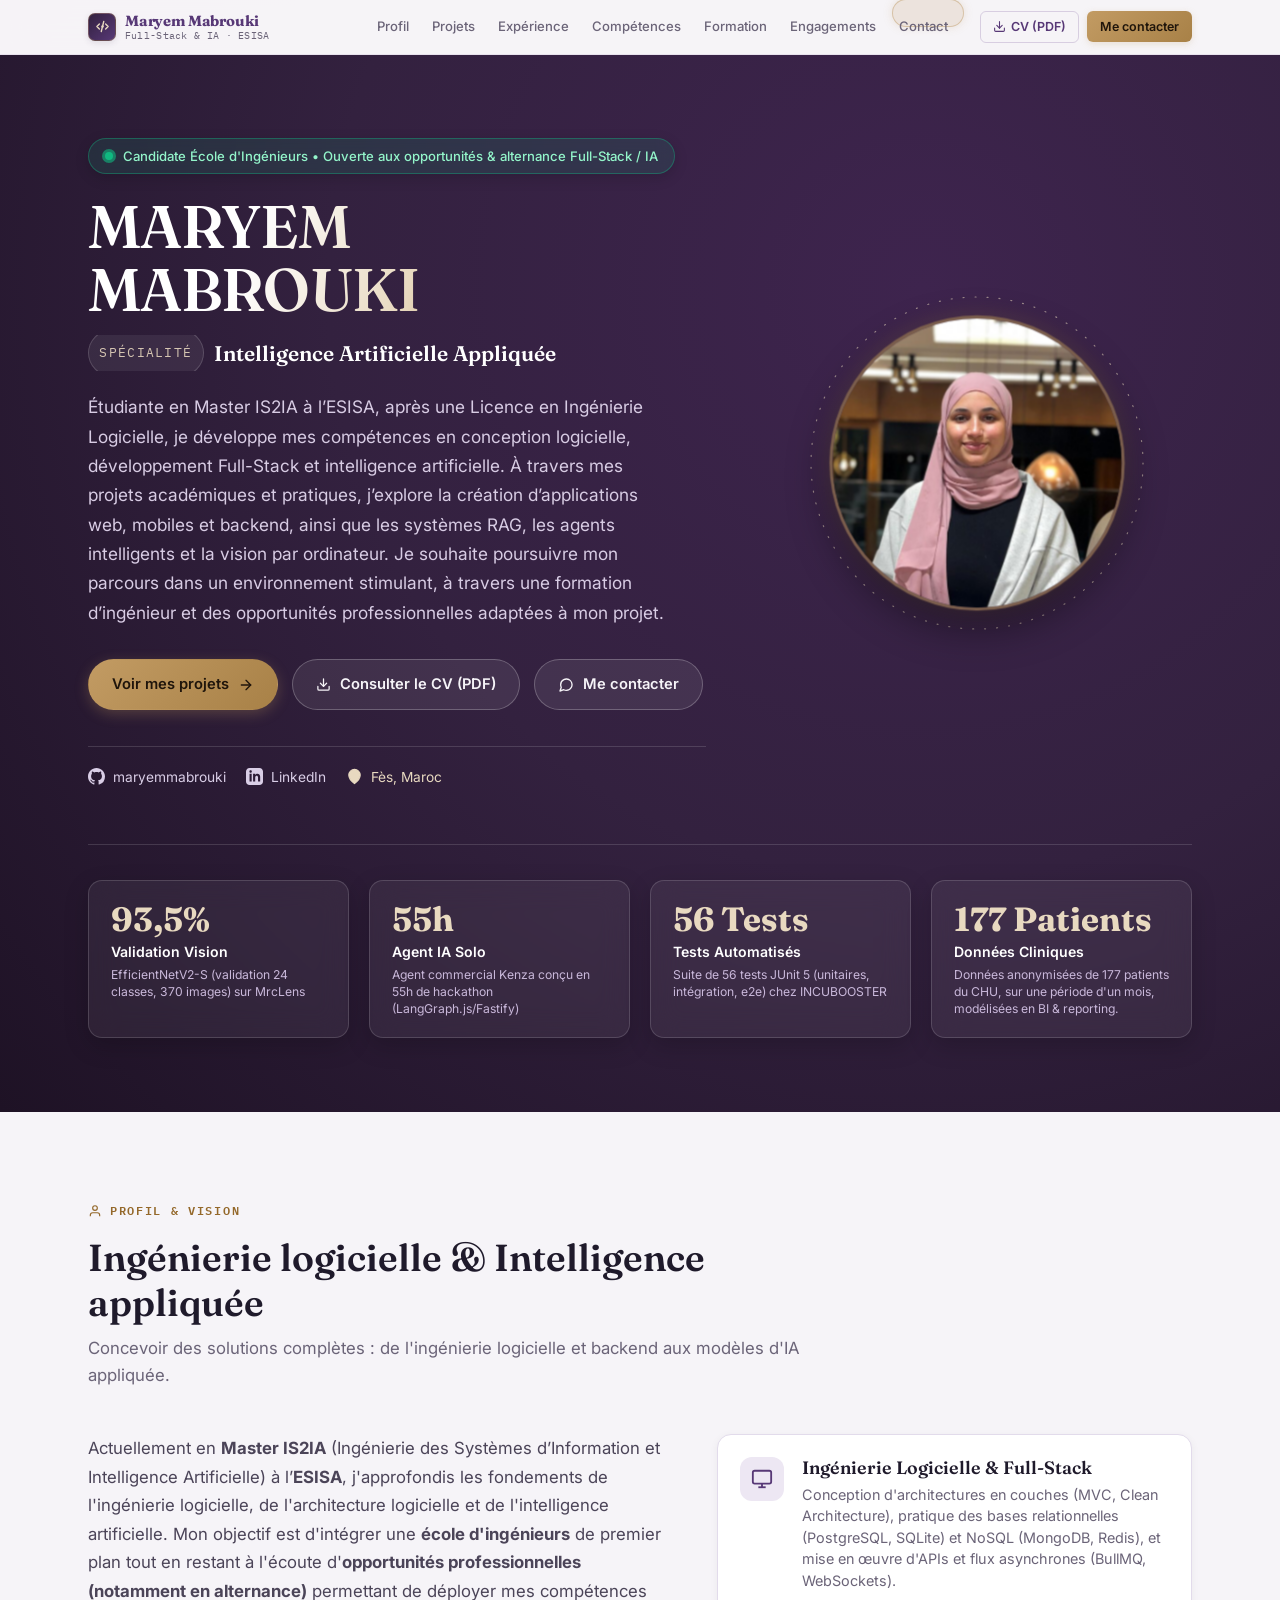
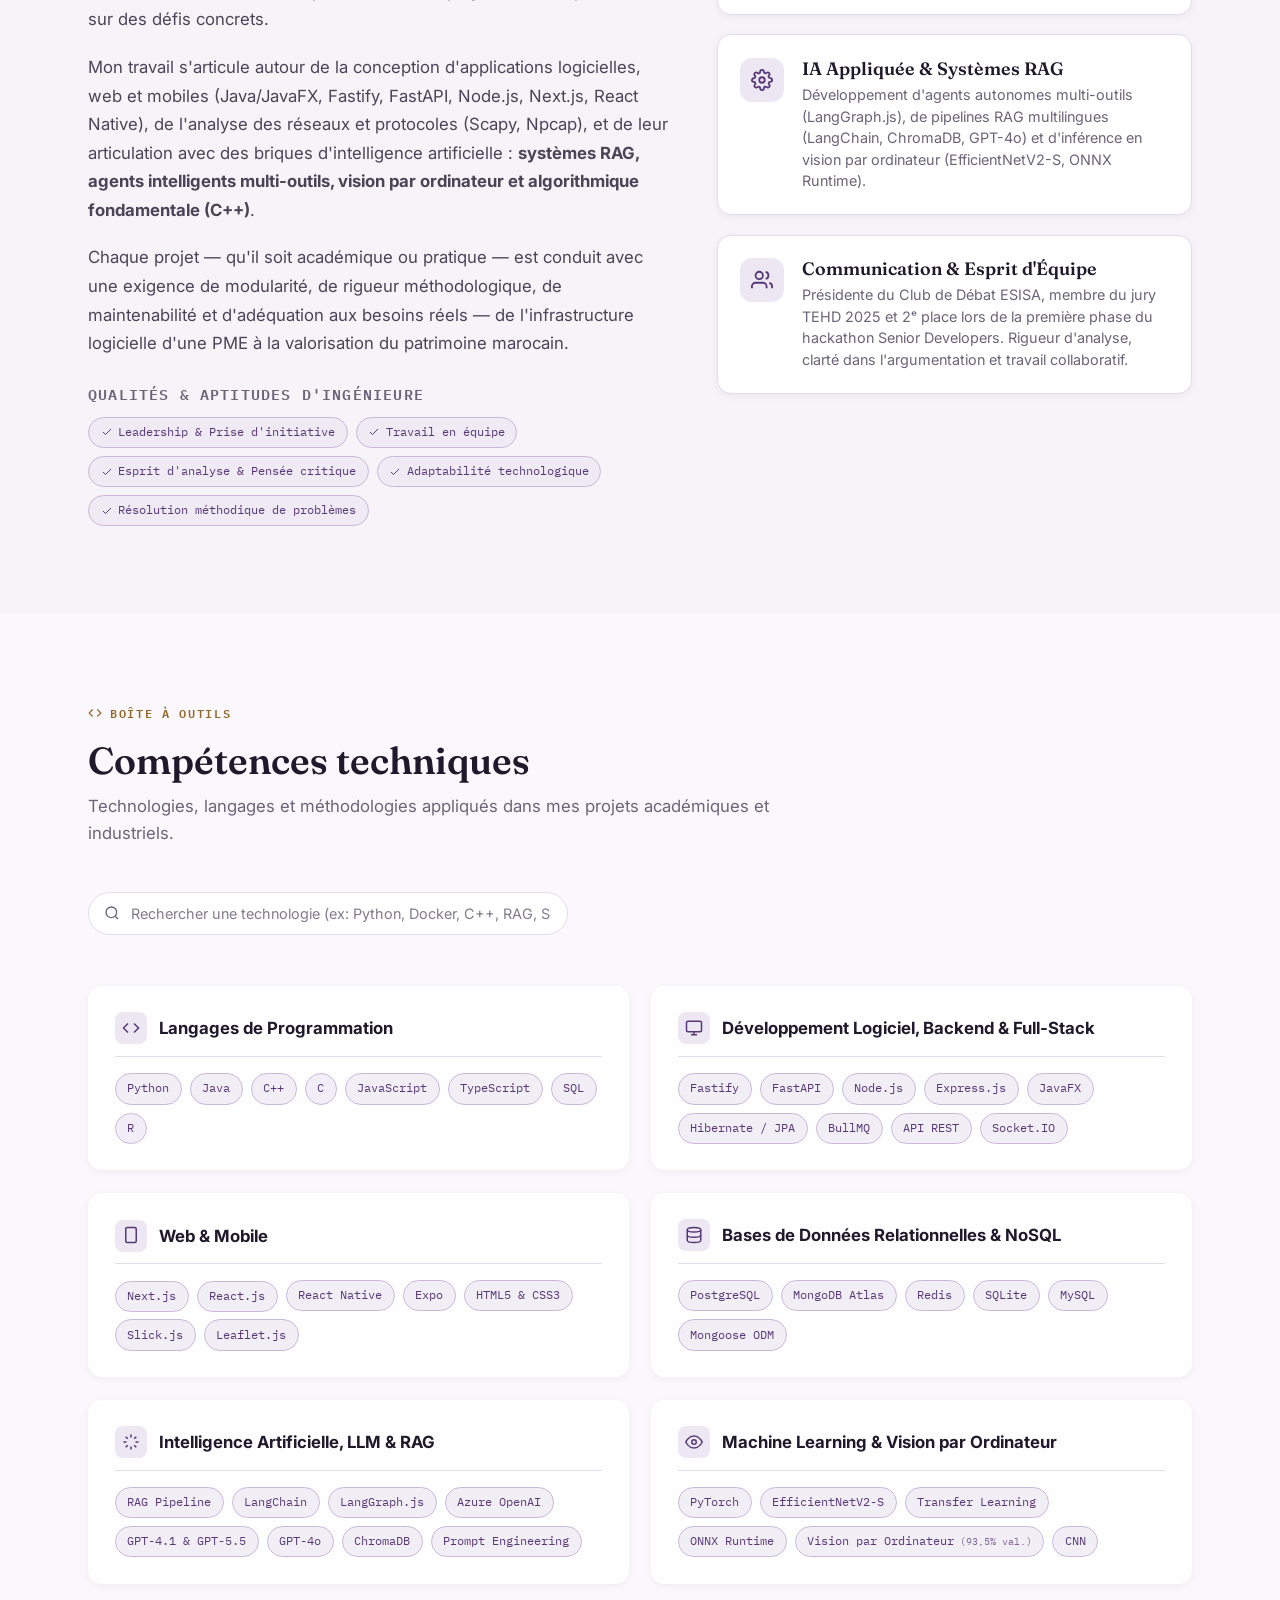
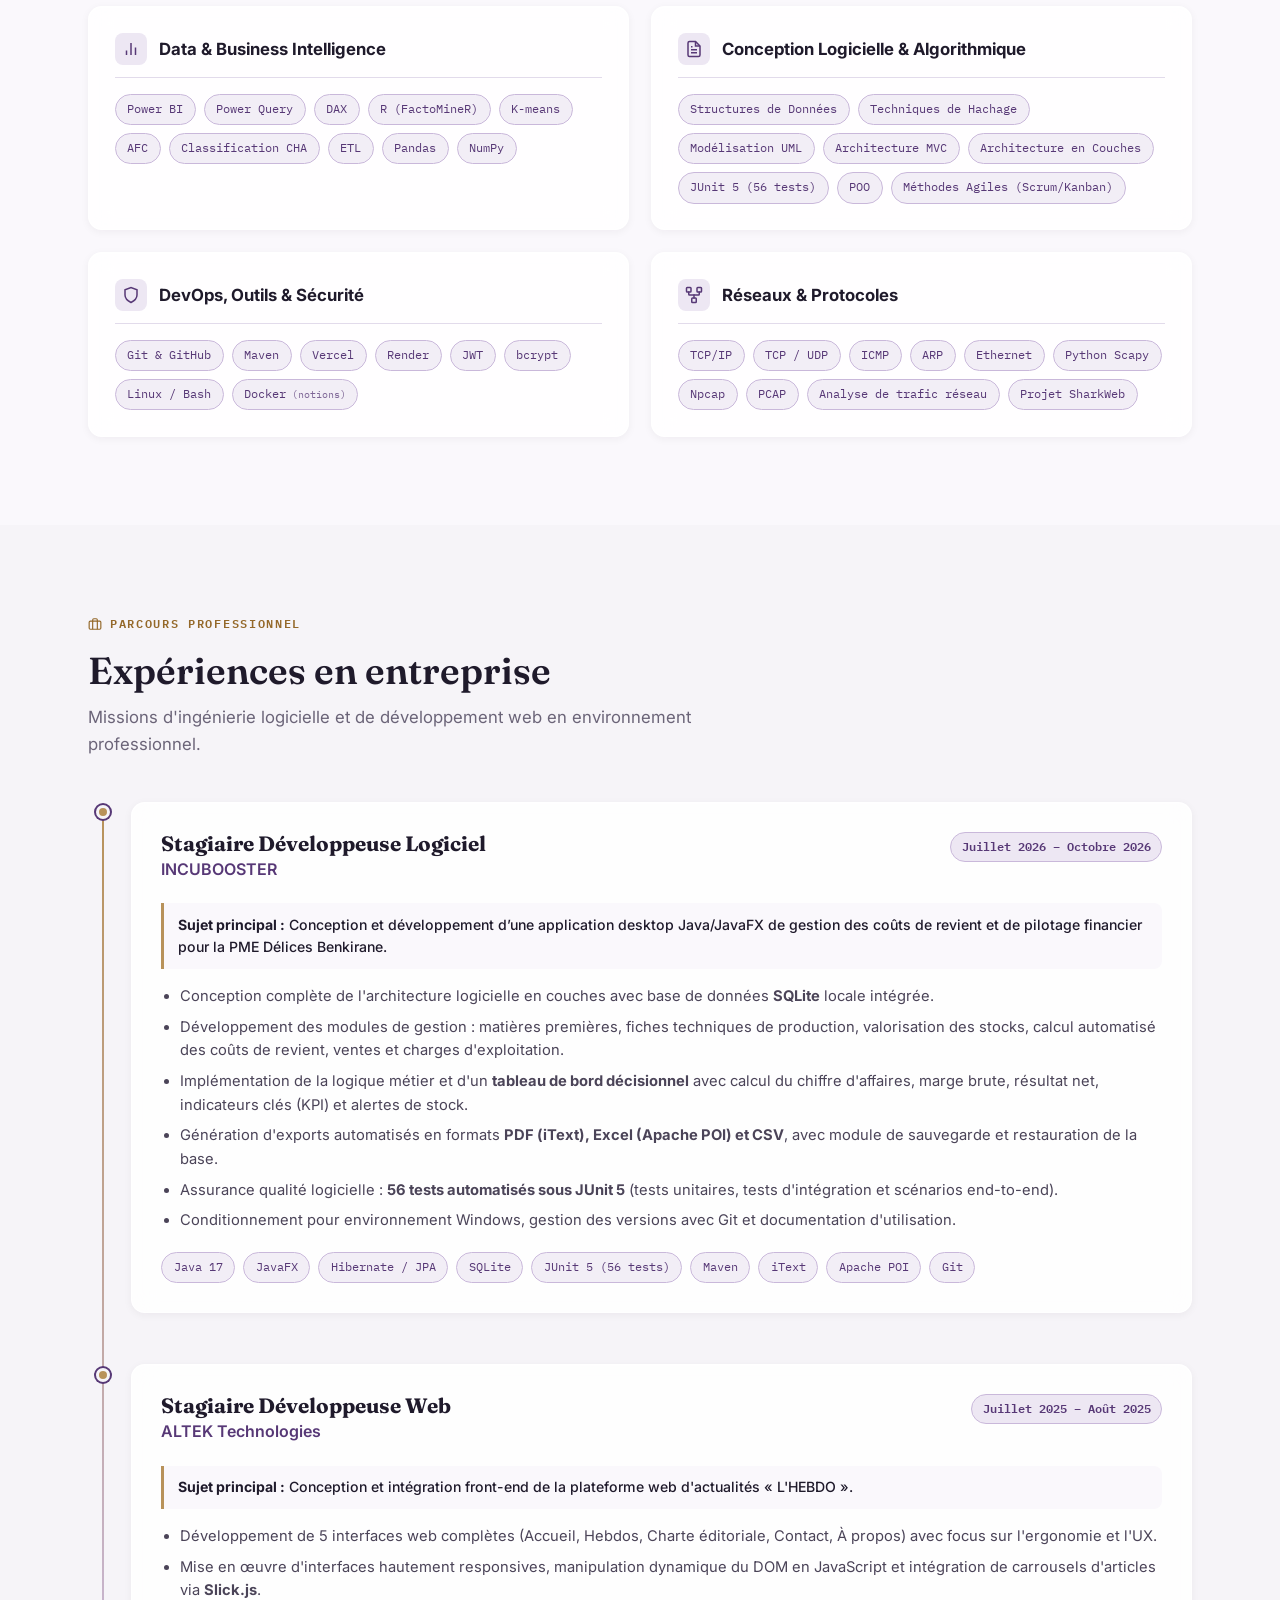
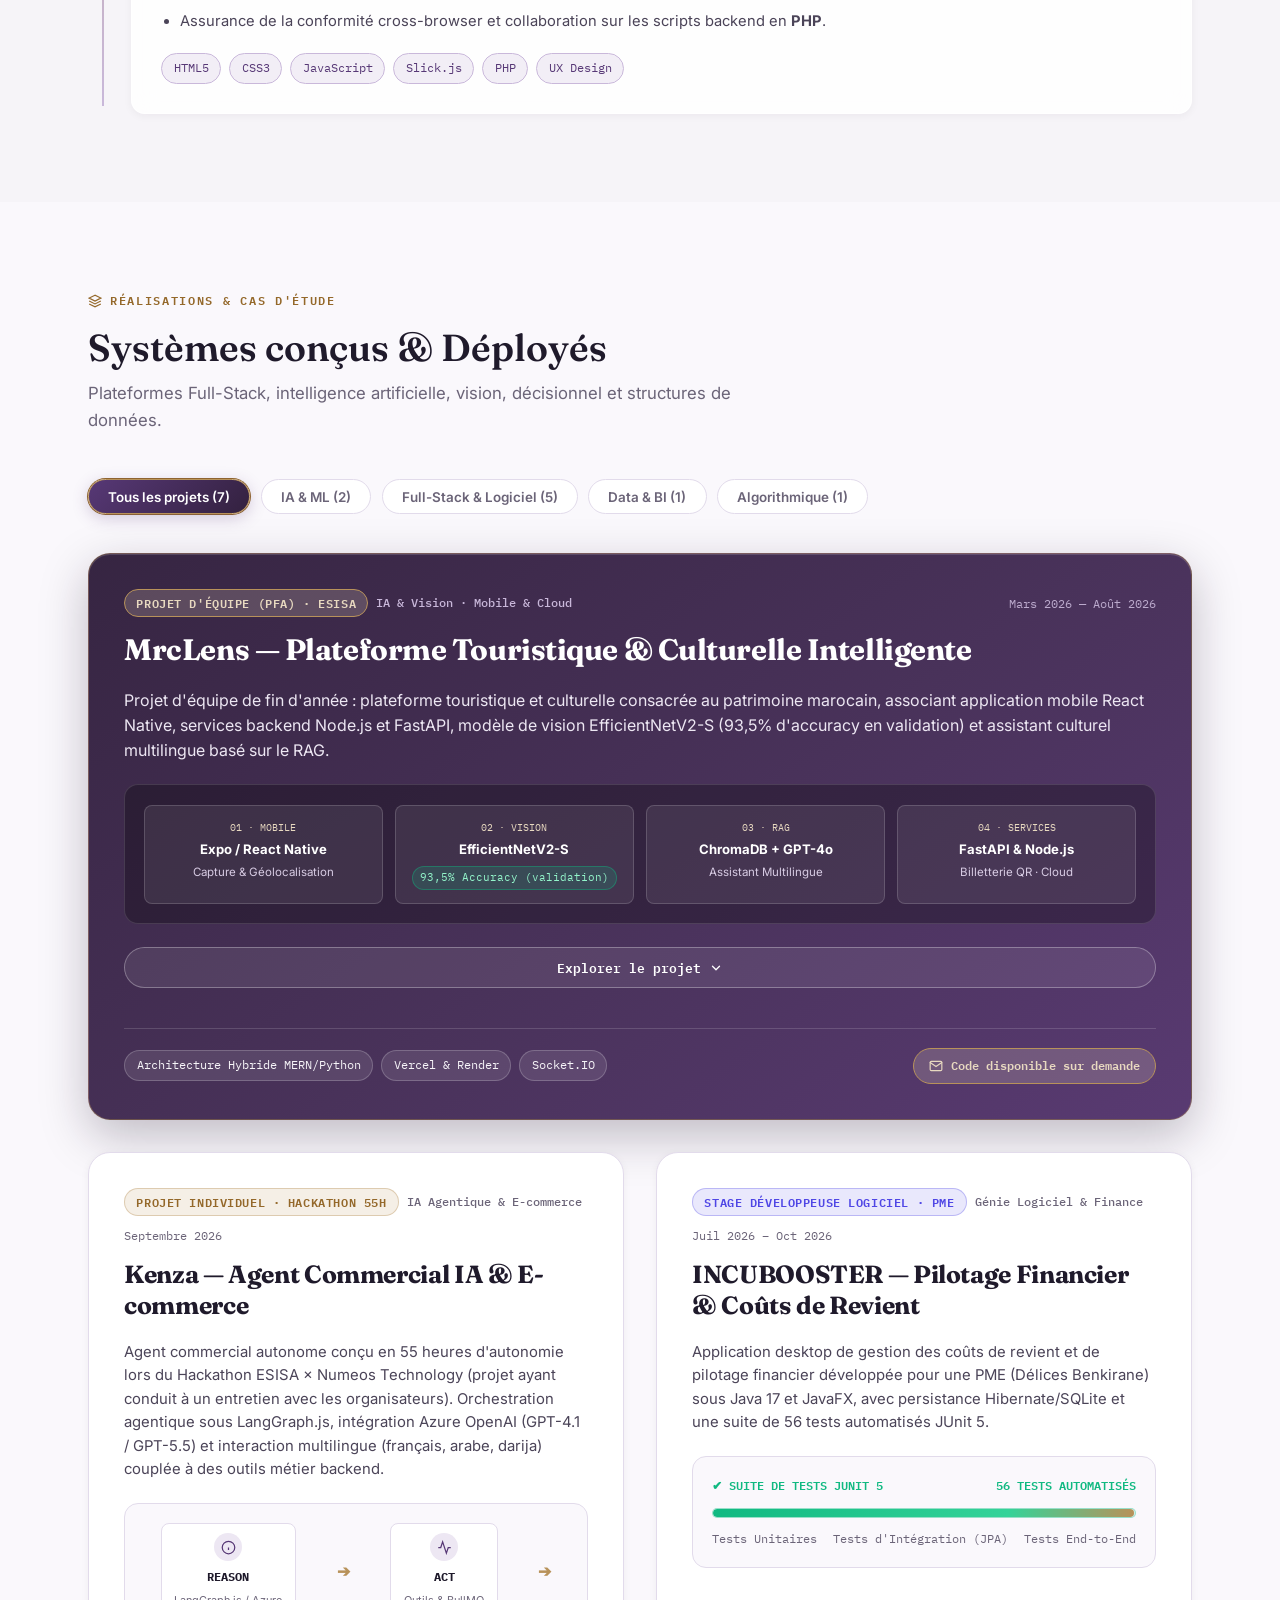
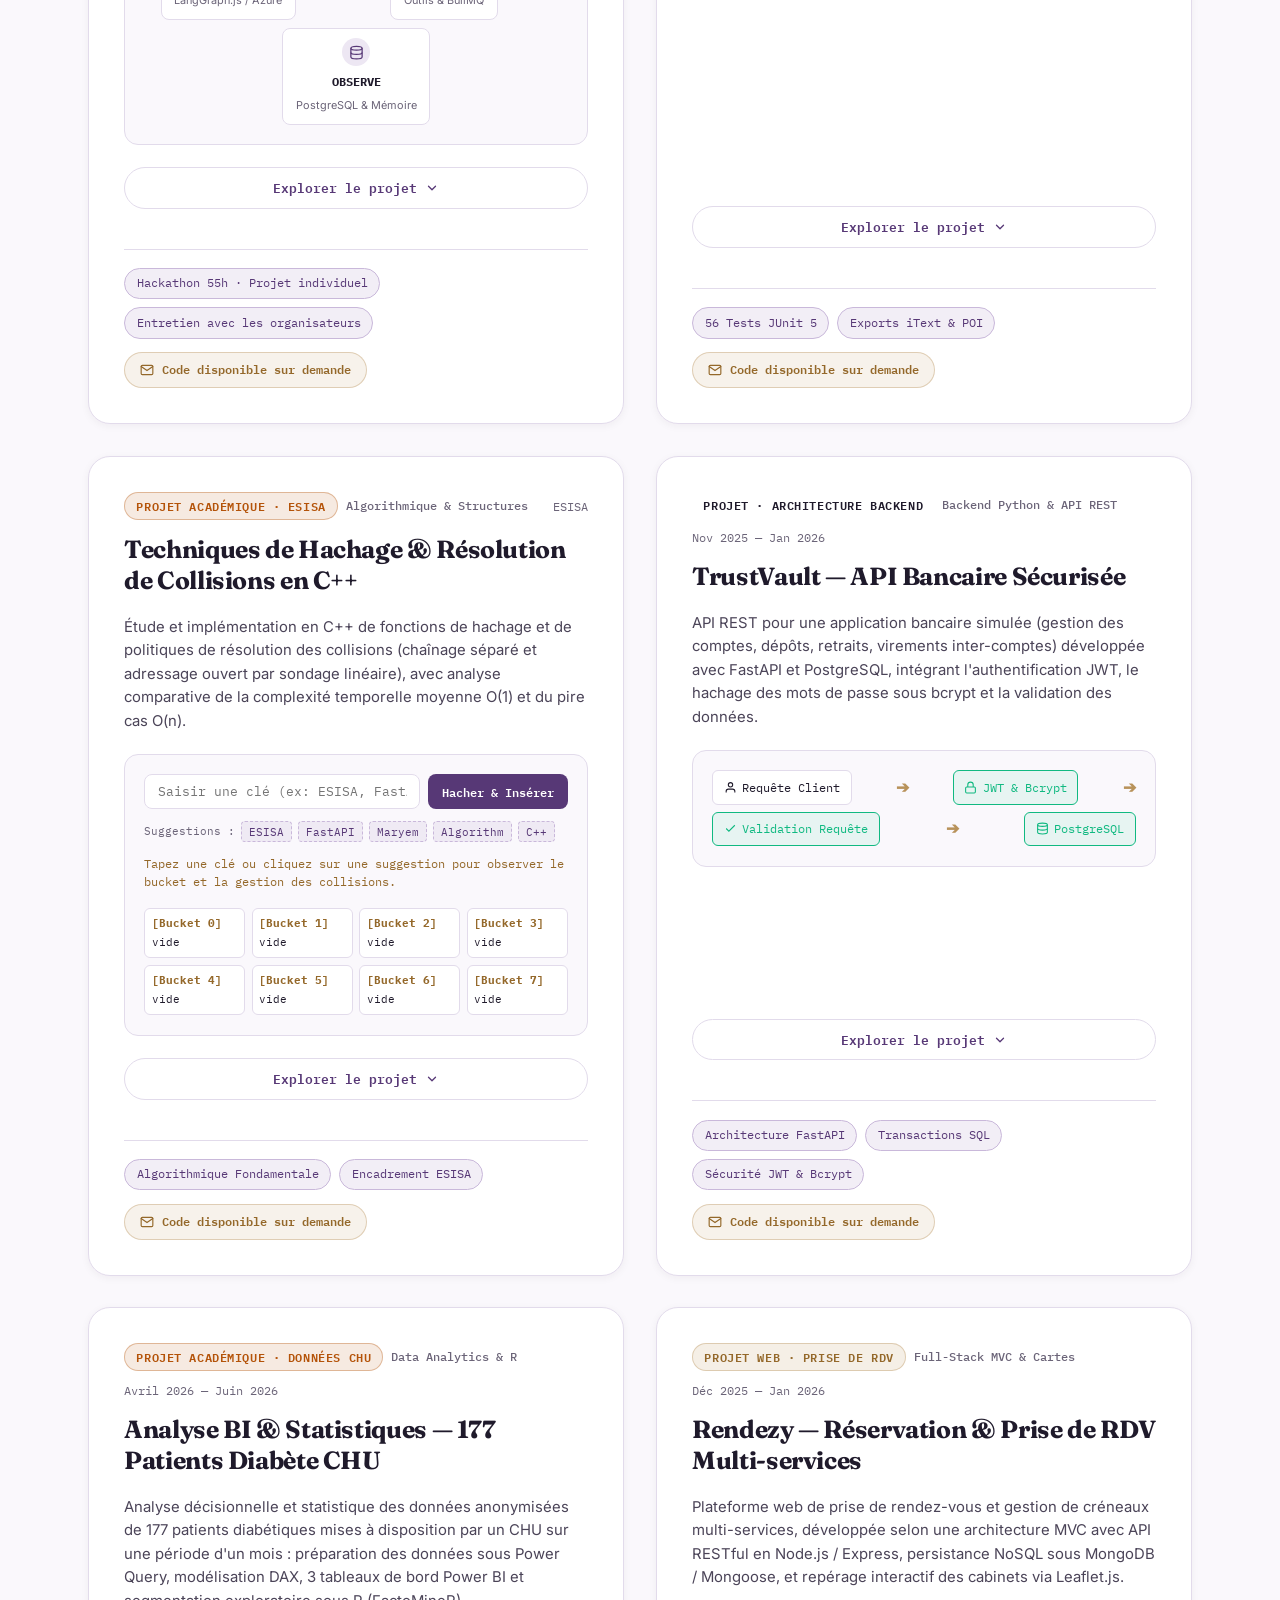
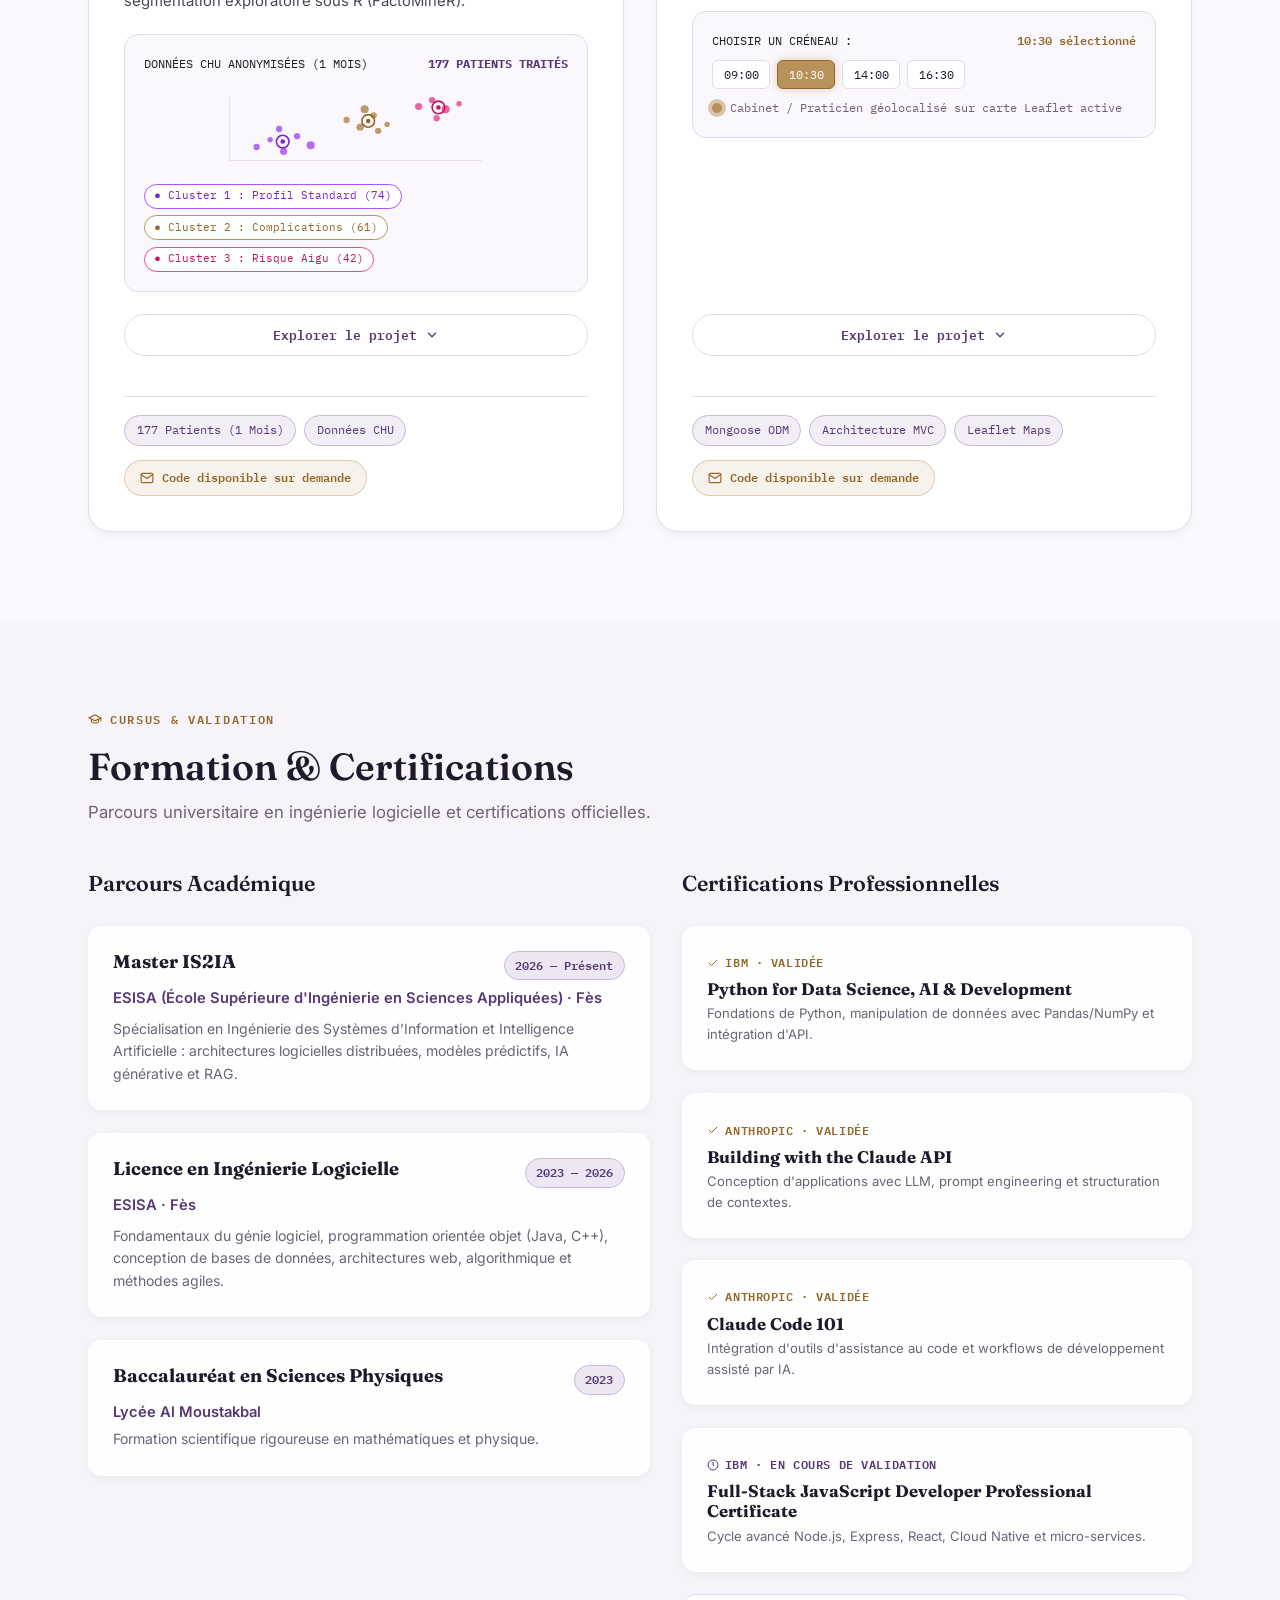
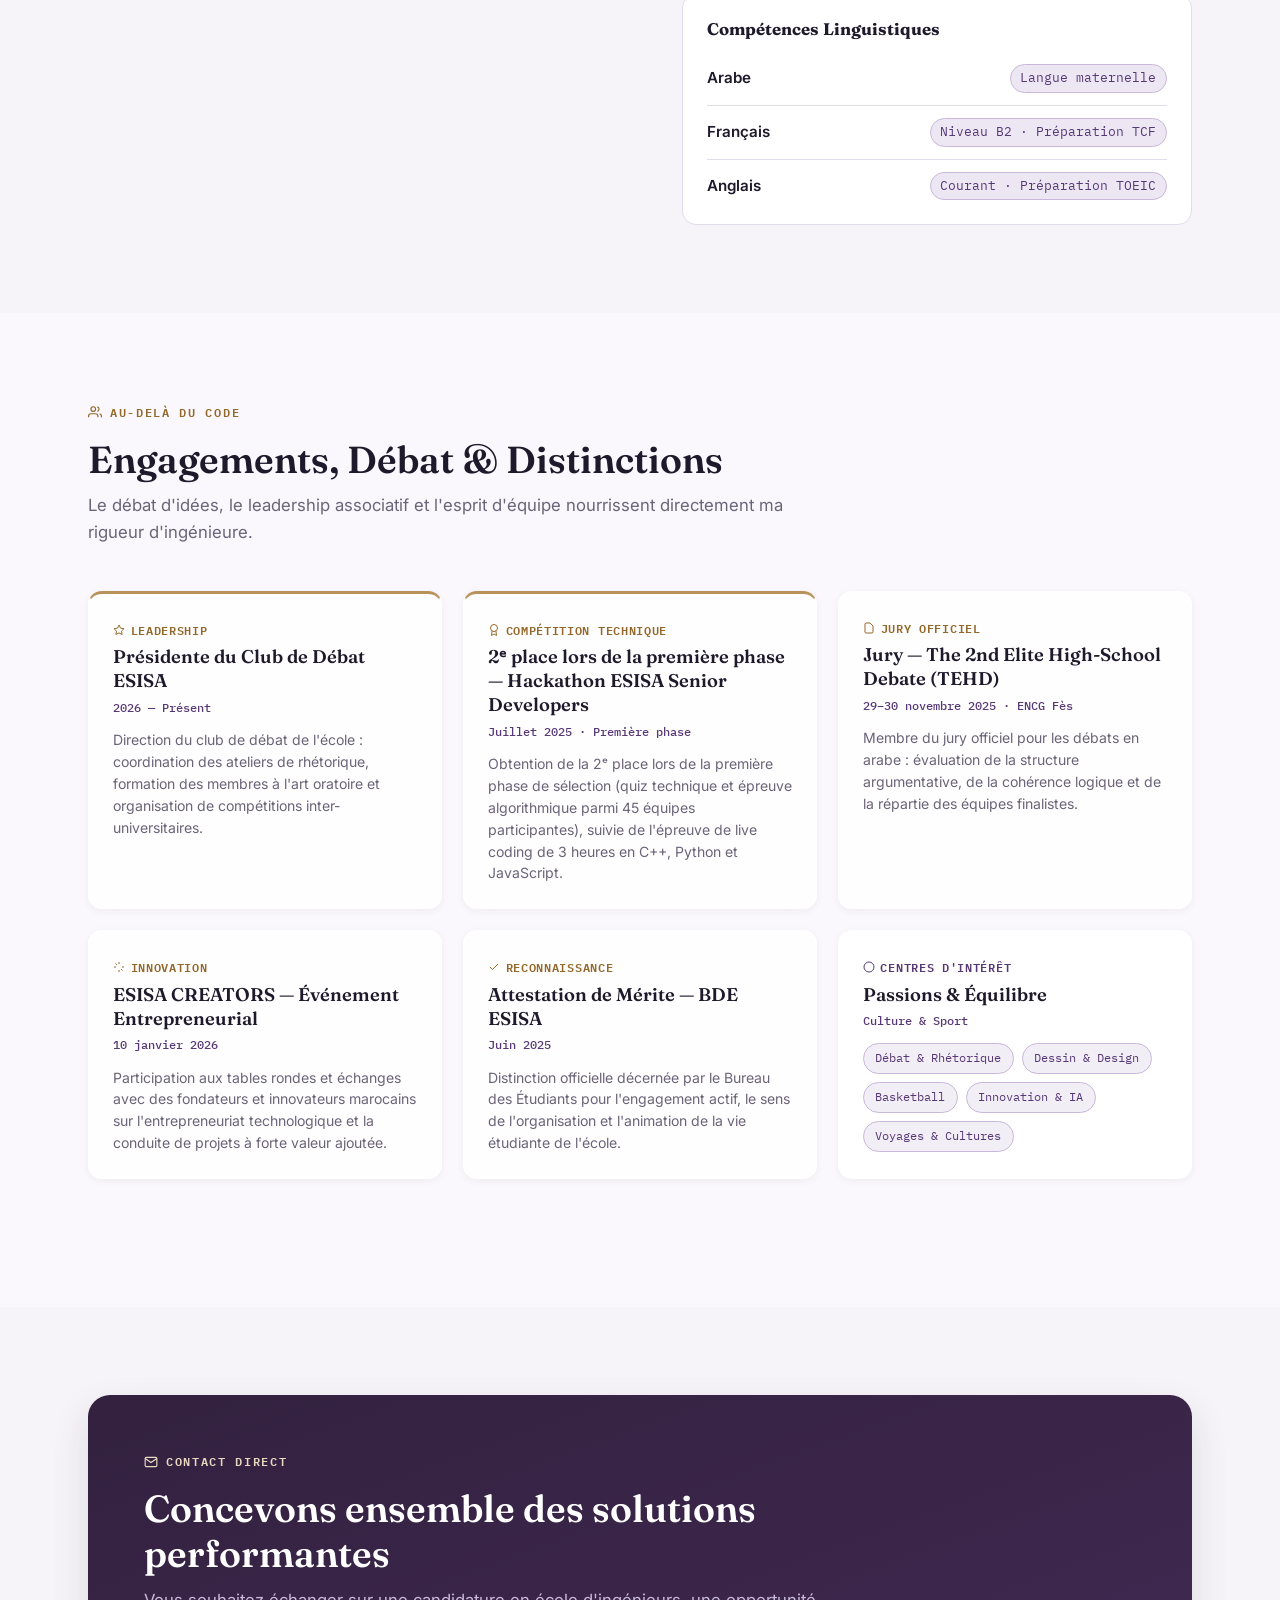
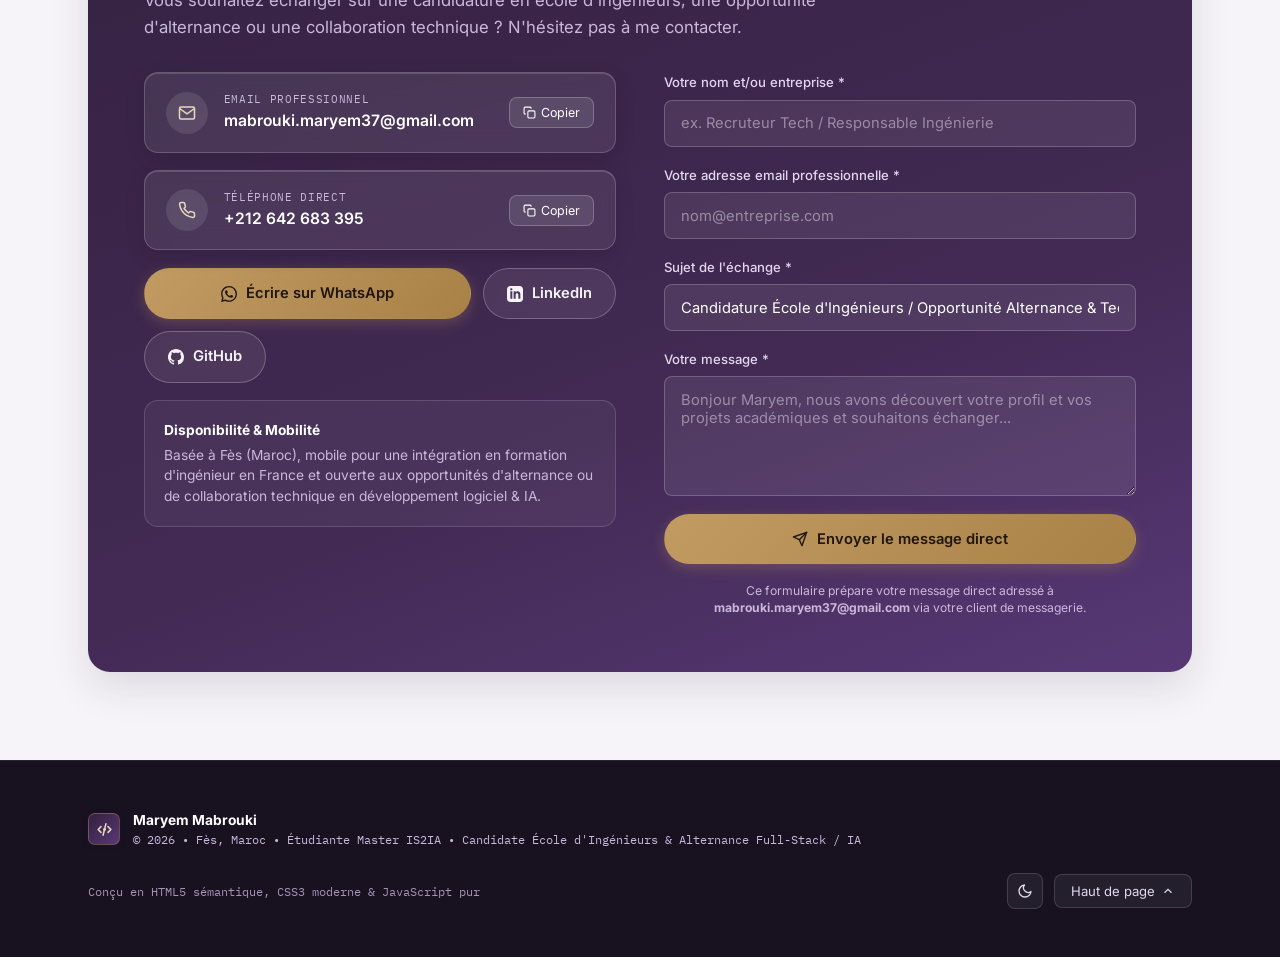
==== commit 70797788: "MODIF" ====
--- a/index.html
+++ b/index.html
@@ -3,22 +3,30 @@
 
 <head>
   <meta charset="UTF-8">
+  <script>
+    try {
+      if (localStorage.getItem('mm-theme') === 'dark') {
+        document.documentElement.setAttribute('data-theme', 'dark');
+      }
+    } catch (e) { }
+  </script>
   <meta name="viewport" content="width=device-width, initial-scale=1.0">
-  <title>Maryem Mabrouki — Ingénierie Logicielle, Full-Stack &amp; Intelligence Artificielle | Recherche Alternance
+  <title>Maryem MABROUKI — Ingénierie Logicielle, Full-Stack &amp; Intelligence Artificielle | Portfolio &amp; Parcours
   </title>
   <meta name="description"
-    content="Portfolio professionnel de Maryem Mabrouki. Étudiante en Master IS2IA à l'ESISA, à la recherche d'une alternance en développement logiciel, Full-Stack ou intelligence artificielle. Projets concrets en ingénierie logicielle, RAG, agents IA, vision par ordinateur et algorithmique.">
+    content="Portfolio de Maryem Mabrouki, étudiante en Master IS2IA à l'ESISA. Projets en ingénierie logicielle, développement Full-Stack, IA appliquée, candidate école d'ingénieurs et opportunités tech / alternance.">
   <meta name="author" content="Maryem Mabrouki">
   <meta name="keywords"
-    content="Maryem Mabrouki, Alternance, Full-Stack, Intelligence Artificielle, RAG, Computer Vision, C++, Algorithmique, ESISA, Fès, Maroc, FastAPI, React, Next.js, Python, Java, Power BI">
+    content="Maryem Mabrouki, École d'ingénieurs, Alternance, Full-Stack, Intelligence Artificielle, RAG, Computer Vision, C++, Réseaux, Scapy, Npcap, Algorithmique, ESISA, Fès, Maroc, FastAPI, React, Next.js, Python, Java, Power BI">
 
   <meta name="theme-color" content="#33213F">
   <link rel="canonical" href="https://cv-portfolio-meryam.vercel.app">
 
   <!-- Open Graph / Meta Réseaux Sociaux -->
-  <meta property="og:title" content="Maryem Mabrouki — Développement Full-Stack &amp; Intelligence Artificielle">
+  <meta property="og:title"
+    content="Maryem Mabrouki — Ingénierie Logicielle, Full-Stack &amp; Intelligence Artificielle">
   <meta property="og:description"
-    content="Portfolio professionnel : Étudiante en Master IS2IA, à la recherche d'une alternance en développement logiciel, Full-Stack ou IA. Projets en RAG, vision, architectures logicielles et algorithmique.">
+    content="Portfolio académique et professionnel de Maryem Mabrouki : étudiante en Master IS2IA, candidate en école d'ingénieurs et ouverte aux opportunités professionnelles et alternance en Full-Stack &amp; IA.">
   <meta property="og:type" content="website">
   <meta property="og:locale" content="fr_FR">
   <meta property="og:url" content="https://cv-portfolio-meryam.vercel.app">
@@ -35,10 +43,10 @@
   {
     "@context": "https://schema.org",
     "@type": "Person",
-    "name": "Maryem Mabrouki",
+    "name": "Maryem MABROUKI",
     "url": "https://cv-portfolio-meryam.vercel.app",
     "image": "https://cv-portfolio-meryam.vercel.app/assets/profile.jpg",
-    "jobTitle": "Étudiante en Master IS2IA · Recherche Alternance en Développement Logiciel, Full-Stack & Intelligence Artificielle",
+    "jobTitle": "Étudiante en Master IS2IA — Candidate École d'Ingénieurs & Opportunités en Développement Logiciel, Full-Stack & Intelligence Artificielle",
     "worksFor": {
       "@type": "EducationalOrganization",
       "name": "ESISA (École Supérieure d'Ingénierie en Sciences Appliquées)"
@@ -102,7 +110,14 @@
     <div class="reading-progress-bar" id="readingProgressBar" aria-hidden="true"></div>
     <div class="wrap">
       <a href="#top" class="brand" aria-label="Accueil — Maryem Mabrouki">
-        <div class="brand-mark" aria-hidden="true">MM</div>
+        <div class="brand-mark" aria-hidden="true">
+          <svg width="15" height="15" viewBox="0 0 24 24" fill="none" stroke="currentColor" stroke-width="2.2" stroke-linecap="round" stroke-linejoin="round" aria-hidden="true">
+            <polyline points="7 8 3 12 7 16" />
+            <polyline points="17 8 21 12 17 16" />
+            <line x1="14" y1="4" x2="10" y2="20" />
+            <circle cx="12" cy="12" r="2" fill="currentColor" stroke="none" />
+          </svg>
+        </div>
         <div class="brand-text">
           <span class="brand-name">Maryem Mabrouki</span>
           <span class="brand-sub">Full-Stack &amp; IA · ESISA</span>
@@ -159,13 +174,13 @@
       <div class="wrap">
         <div class="hero-grid">
           <div class="hero-copy">
-            <!-- Badge Statut : Recherche d'Alternance (Objectif officiel) -->
+            <!-- Badge Statut : Écoles d'Ingénieurs & Opportunités Tech -->
             <div class="status-badge">
               <span class="pulse-dot"></span>
-              <span>À la recherche d'une alternance · Développement Logiciel, Full-Stack ou IA</span>
-            </div>
-
-            <h1><span class="name-shimmer">Maryem<br>Mabrouki</span></h1>
+              <span>Candidate École d'Ingénieurs • Ouverte aux opportunités &amp; alternance Full-Stack / IA</span>
+            </div>
+
+            <h1><span class="name-shimmer">MARYEM<br>MABROUKI</span></h1>
 
             <!-- Titre & Rôles alternants sans saut de mise en page -->
             <div class="hero-role-rotator"
@@ -181,12 +196,12 @@
             </div>
 
             <p class="lead">
-              Étudiante en Master IS2IA à l’ESISA, après une Licence en Ingénierie Logicielle, je recherche une
-              alternance
-              en développement logiciel, Full-Stack ou intelligence artificielle. Mon profil allie conception
-              d’applications
-              robustes (web, mobile, backend) et IA appliquée (systèmes RAG, agents intelligents, vision par
-              ordinateur).
+              Étudiante en Master IS2IA à l’ESISA, après une Licence en Ingénierie Logicielle, je développe mes
+              compétences en conception logicielle, développement Full-Stack et intelligence artificielle. À travers mes
+              projets académiques et pratiques, j’explore la création d’applications web, mobiles et backend, ainsi que
+              les systèmes RAG, les agents intelligents et la vision par ordinateur. Je souhaite poursuivre mon parcours
+              dans un environnement stimulant, à travers une formation d’ingénieur et des opportunités professionnelles
+              adaptées à mon projet.
             </p>
 
             <!-- Actions principales -->
@@ -311,22 +326,25 @@
         <div class="profil-grid">
           <div class="profil-text">
             <p>
-              Actuellement étudiante en <strong>Master IS2IA</strong> (Ingénierie des Systèmes d’Information et
-              Intelligence Artificielle) à l’<strong>ESISA</strong> après une <strong>Licence en Ingénierie
-                Logicielle</strong>, je recherche activement une <strong>opportunité d'alternance</strong> afin de
-              mettre mes compétences au service de projets concrets et stimulants.
+              Actuellement en <strong>Master IS2IA</strong> (Ingénierie des Systèmes d’Information et
+              Intelligence Artificielle) à l’<strong>ESISA</strong>, j'approfondis les fondements de l'ingénierie
+              logicielle,
+              de l'architecture logicielle et de l'intelligence artificielle. Mon objectif est d'intégrer une
+              <strong>école d'ingénieurs</strong> de premier plan tout en restant à l'écoute d'<strong>opportunités
+                professionnelles (notamment en alternance)</strong>
+              permettant de déployer mes compétences sur des défis concrets.
             </p>
             <p>
               Mon travail s'articule autour de la conception d'applications logicielles, web et mobiles (Java/JavaFX,
-              Fastify,
-              FastAPI, Node.js, Next.js, React Native) et de leur articulation avec des briques d'intelligence
-              artificielle : <strong>systèmes RAG, agents intelligents multi-outils, traitement du langage naturel,
-                vision
+              Fastify, FastAPI, Node.js, Next.js, React Native), de l'analyse des réseaux et protocoles (Scapy, Npcap),
+              et de leur articulation avec des briques d'intelligence
+              artificielle : <strong>systèmes RAG, agents intelligents multi-outils, vision
                 par ordinateur et algorithmique fondamentale (C++)</strong>.
             </p>
             <p>
-              Chaque projet est conduit avec une exigence de modularité, de maintenabilité et d'adéquation aux besoins
-              concrets — qu'il s'agisse de la gestion financière d'une PME ou de la valorisation du patrimoine marocain.
+              Chaque projet — qu'il soit académique ou pratique — est conduit avec une exigence de modularité, de
+              rigueur méthodologique, de maintenabilité et d'adéquation aux besoins
+              réels — de l'infrastructure logicielle d'une PME à la valorisation du patrimoine marocain.
             </p>
 
             <div class="qualities-grid">
@@ -446,7 +464,7 @@
               <line x1="21" y1="21" x2="16.65" y2="16.65" />
             </svg>
             <input type="text" id="skillSearch" class="search-input"
-              placeholder="Rechercher une technologie (ex: Python, Docker, C++, RAG, React)..."
+              placeholder="Rechercher une technologie (ex: Python, Docker, C++, RAG, Scapy, TCP/IP, React)..."
               aria-label="Rechercher une compétence">
           </div>
           <span id="searchFeedback"
@@ -674,6 +692,35 @@
               <span class="tag">bcrypt</span>
               <span class="tag">Linux / Bash</span>
               <span class="tag">Docker <small style="opacity:0.75">(notions)</small></span>
+            </div>
+          </div>
+
+          <!-- 10. Réseaux & Protocoles -->
+          <div class="skill-cat-card" data-cat="reseaux">
+            <div class="skill-cat-head">
+              <div class="skill-icon">
+                <svg width="18" height="18" viewBox="0 0 24 24" fill="none" stroke="currentColor" stroke-width="2"
+                  stroke-linecap="round" stroke-linejoin="round" aria-hidden="true">
+                  <rect x="2" y="2" width="6" height="6" rx="1" />
+                  <rect x="16" y="2" width="6" height="6" rx="1" />
+                  <rect x="9" y="16" width="6" height="6" rx="1" />
+                  <path d="M5 8v3a1 1 0 0 0 1 1h12a1 1 0 0 0 1-1V8" />
+                  <line x1="12" y1="12" x2="12" y2="16" />
+                </svg>
+              </div>
+              <h3 class="skill-cat-title">Réseaux &amp; Protocoles</h3>
+            </div>
+            <div class="tag-row skill-tags">
+              <span class="tag">TCP/IP</span>
+              <span class="tag">TCP / UDP</span>
+              <span class="tag">ICMP</span>
+              <span class="tag">ARP</span>
+              <span class="tag">Ethernet</span>
+              <span class="tag">Python Scapy</span>
+              <span class="tag">Npcap</span>
+              <span class="tag">PCAP</span>
+              <span class="tag">Analyse de trafic réseau</span>
+              <span class="tag">Projet SharkWeb</span>
             </div>
           </div>
 
@@ -2813,8 +2860,8 @@
               Contact Direct
             </p>
             <h2>Concevons ensemble des solutions performantes</h2>
-            <p class="sub">À la recherche d'une alternance en développement logiciel, Full-Stack ou intelligence
-              artificielle. Ouverte aux échanges et collaborations techniques.</p>
+            <p class="sub">Vous souhaitez échanger sur une candidature en école d'ingénieurs, une opportunité
+              d'alternance ou une collaboration technique ? N'hésitez pas à me contacter.</p>
           </div>
 
           <div class="contact-grid">
@@ -2900,9 +2947,10 @@
               <!-- Carte localisation & contact -->
               <div
                 style="background:rgba(255,255,255,0.05); border:1px solid rgba(255,255,255,0.14); border-radius:var(--radius); padding:1.2rem; font-size:0.86rem; color:var(--violet-soft); line-height:1.5;">
-                <strong style="color:#FFFFFF; display:block; margin-bottom:0.25rem;">Disponibilité Alternance</strong>
-                Basée à Fès (Maroc), ouverte aux formats d'alternance ou de collaboration technique avec les équipes de
-                développement logiciel et d'ingénierie IA.
+                <strong style="color:#FFFFFF; display:block; margin-bottom:0.25rem;">Disponibilité &amp;
+                  Mobilité</strong>
+                Basée à Fès (Maroc), mobile pour une intégration en formation d'ingénieur en France et ouverte aux
+                opportunités d'alternance ou de collaboration technique en développement logiciel &amp; IA.
               </div>
             </div>
 
@@ -2922,13 +2970,13 @@
               <div class="form-group">
                 <label for="cSubject">Sujet de l'échange *</label>
                 <input type="text" id="cSubject" class="form-input"
-                  value="Opportunité Alternance / Collaboration — Développement Logiciel &amp; IA" required>
+                  value="Candidature École d'Ingénieurs / Opportunité Alternance &amp; Tech" required>
               </div>
 
               <div class="form-group">
                 <label for="cMsg">Votre message *</label>
                 <textarea id="cMsg" class="form-textarea"
-                  placeholder="Bonjour Maryem, nous avons découvert votre profil et vos projets en IA/Full-Stack et nous aimerions échanger concernant une alternance..."
+                  placeholder="Bonjour Maryem, nous avons découvert votre profil et vos projets académiques et souhaitons échanger..."
                   required></textarea>
               </div>
 
@@ -2959,11 +3007,19 @@
     <div class="wrap">
       <div class="footer-content">
         <div class="footer-brand">
-          <div class="brand-mark" style="width:32px; height:32px; font-size:0.85rem;" aria-hidden="true">MM</div>
+          <div class="brand-mark" style="width:32px; height:32px;" aria-hidden="true">
+            <svg width="17" height="17" viewBox="0 0 24 24" fill="none" stroke="currentColor" stroke-width="2.2" stroke-linecap="round" stroke-linejoin="round" aria-hidden="true">
+              <polyline points="7 8 3 12 7 16" />
+              <polyline points="17 8 21 12 17 16" />
+              <line x1="14" y1="4" x2="10" y2="20" />
+              <circle cx="12" cy="12" r="2" fill="currentColor" stroke="none" />
+            </svg>
+          </div>
           <div>
             <div style="font-weight:700; color:#FFFFFF;">Maryem Mabrouki</div>
             <div style="font-family:'IBM Plex Mono',monospace; font-size:0.72rem; color:var(--violet-soft);">
-              © 2026 — Fès, Maroc · À la recherche d'une alternance Full-Stack &amp; IA
+              © 2026 • Fès, Maroc • Étudiante Master IS2IA • Candidate École d'Ingénieurs &amp; Alternance Full-Stack /
+              IA
             </div>
           </div>
         </div>
--- a/css/style.css
+++ b/css/style.css
@@ -2,10 +2,14 @@
        1. VARIABLES DU DESIGN SYSTEM (Harmonie Prune, Or & Lavande)
        ========================================================== */
     :root {
+      color-scheme: light;
       --bg: #F6F4F8;
       --surface: #FFFFFF;
       --surface-alt: #FAF8FC;
       --surface-card: #FFFFFF;
+      --surface-elevated: #FFFFFF;
+      --surface-glass: rgba(255, 255, 255, 0.84);
+      --surface-glass-border: rgba(255, 255, 255, 0.95);
       --ink: #1F1A2B;
       --ink-secondary: #4B4458;
       --muted: #6B6478;
@@ -29,6 +33,7 @@
 
       /* Lignes & Bordures */
       --line: #E2DBEB;
+      --line-subtle: rgba(51, 33, 63, 0.08);
       --line-dark: rgba(255, 255, 255, 0.12);
 
       /* Statut Disponible */
@@ -42,8 +47,8 @@
       --radius-pill: 9999px;
       --maxw: 1160px;
 
-      /* Ombres portées */
-      --shadow-sm: 0 2px 8px rgba(31, 26, 43, 0.04);
+      /* Échelle d'ombres douces réutilisable */
+      --shadow-sm: 0 2px 8px rgba(31, 26, 43, 0.05);
       --shadow-md: 0 8px 24px rgba(51, 33, 63, 0.08);
       --shadow-lg: 0 16px 38px rgba(51, 33, 63, 0.12);
       --shadow-glow: 0 0 25px rgba(184, 146, 90, 0.22);
@@ -53,22 +58,31 @@
       --mouse-y: -600px;
     }
 
-    /* Thème Sombre Optionnel (Respecte la palette Prune / Or / Lavande) */
+    /* Thème Sombre (Harmonisé : fond aubergine profond, élévation 3 niveaux, texte adouci) */
     html[data-theme="dark"] {
+      color-scheme: dark;
       --bg: #140D1C;
       --surface: #1E1528;
       --surface-alt: #261B33;
-      --surface-card: #20172B;
-      --ink: #F8F6FB;
+      --surface-card: #22172D;
+      --surface-elevated: #2C1E3A;
+      --surface-glass: rgba(30, 21, 40, 0.88);
+      --surface-glass-border: rgba(226, 219, 235, 0.15);
+      --ink: #F4F0F8;
       --ink-secondary: #D7CDE1;
       --muted: #A396B2;
-      --line: rgba(226, 219, 235, 0.12);
-      --line-dark: rgba(255, 255, 255, 0.08);
-      --violet-mist: rgba(110, 74, 148, 0.24);
+      --line: rgba(226, 219, 235, 0.14);
+      --line-subtle: rgba(255, 255, 255, 0.08);
+      --line-dark: rgba(255, 255, 255, 0.12);
+      --violet-mist: rgba(110, 74, 148, 0.26);
+      --gold: #C29B63;
+      --gold-accessible: #D9C4A6;
       --gold-soft: #D9C4A6;
-      --shadow-sm: 0 2px 8px rgba(0, 0, 0, 0.4);
-      --shadow-md: 0 8px 24px rgba(0, 0, 0, 0.55);
-      --shadow-lg: 0 16px 38px rgba(0, 0, 0, 0.7);
+      --gold-glow: rgba(194, 155, 99, 0.3);
+      --shadow-sm: 0 2px 10px rgba(0, 0, 0, 0.35);
+      --shadow-md: 0 8px 26px rgba(0, 0, 0, 0.45);
+      --shadow-lg: 0 16px 40px rgba(0, 0, 0, 0.55);
+      --shadow-glow: 0 0 25px rgba(194, 155, 99, 0.25);
     }
 
     *,
@@ -82,6 +96,25 @@
     html {
       scroll-behavior: smooth;
       font-size: 16px;
+    }
+
+    ::selection {
+      background: var(--violet);
+      color: #FFFFFF;
+    }
+
+    html[data-theme="dark"] ::selection {
+      background: var(--gold);
+      color: #1F150B;
+    }
+
+    :focus-visible {
+      outline: 2px solid var(--gold);
+      outline-offset: 3px;
+    }
+
+    html[data-theme="dark"] :focus-visible {
+      outline-color: var(--gold-soft);
     }
 
     @media (prefers-reduced-motion: reduce) {
@@ -317,6 +350,16 @@
       box-shadow: 0 3px 8px rgba(184, 146, 90, 0.3);
     }
 
+    .brand-mark svg {
+      display: block;
+      pointer-events: none;
+      transition: transform 0.2s ease;
+    }
+
+    .brand:hover .brand-mark svg {
+      transform: scale(1.06);
+    }
+
     .brand-text {
       display: flex;
       flex-direction: column;
@@ -628,6 +671,34 @@
       background: rgba(255, 255, 255, 0.2);
     }
 
+    html[data-theme="dark"] .tag {
+      background: rgba(110, 74, 148, 0.22);
+      color: var(--ink-secondary);
+      border-color: rgba(226, 219, 235, 0.16);
+    }
+
+    html[data-theme="dark"] .tag:hover {
+      background: rgba(194, 155, 99, 0.22);
+      border-color: var(--gold);
+      color: var(--gold-soft);
+    }
+
+    html[data-theme="dark"] .nav-btn-cv {
+      color: var(--gold-soft);
+      border-color: rgba(184, 146, 90, 0.35);
+    }
+
+    html[data-theme="dark"] .nav-btn-cv:hover {
+      background: rgba(184, 146, 90, 0.15);
+      border-color: var(--gold);
+      color: #FFFFFF;
+    }
+
+    html[data-theme="dark"] .lang-level {
+      color: var(--gold-soft);
+      border-color: rgba(184, 146, 90, 0.35);
+    }
+
     /* ==========================================================
        5. HERO SECTION AVEC TOILE ALGORITHMIQUE & ORBITALE
        ========================================================== */
@@ -662,35 +733,35 @@
       align-items: center;
     }
 
-    /* Animation d'apparition séquentielle dans le Hero */
+    /* Animation d'apparition séquentielle dans le Hero (accélérée et fluide) */
     .hero-copy>* {
       opacity: 0;
-      transform: translateY(20px);
-      animation: heroEntrance 0.75s cubic-bezier(0.16, 1, 0.3, 1) forwards;
+      transform: translateY(18px);
+      animation: heroEntrance 0.65s cubic-bezier(0.16, 1, 0.3, 1) forwards;
     }
 
     .hero-copy>*:nth-child(1) {
-      animation-delay: 0.1s;
+      animation-delay: 0.06s;
     }
 
     .hero-copy>*:nth-child(2) {
+      animation-delay: 0.14s;
+    }
+
+    .hero-copy>*:nth-child(3) {
       animation-delay: 0.22s;
     }
 
-    .hero-copy>*:nth-child(3) {
-      animation-delay: 0.34s;
-    }
-
     .hero-copy>*:nth-child(4) {
-      animation-delay: 0.46s;
+      animation-delay: 0.30s;
     }
 
     .hero-copy>*:nth-child(5) {
-      animation-delay: 0.58s;
+      animation-delay: 0.38s;
     }
 
     .hero-copy>*:nth-child(6) {
-      animation-delay: 0.7s;
+      animation-delay: 0.45s;
     }
 
     @keyframes heroEntrance {
@@ -2410,13 +2481,13 @@
     }
 
     .tl-card {
-      background: rgba(255, 255, 255, 0.8);
+      background: var(--surface-glass);
       backdrop-filter: blur(12px);
       -webkit-backdrop-filter: blur(12px);
-      border: 1px solid rgba(255, 255, 255, 0.85);
+      border: 1px solid var(--surface-glass-border);
       border-radius: var(--radius);
       padding: 1.8rem;
-      box-shadow: 0 6px 24px rgba(51, 33, 63, 0.04), inset 0 1px 0 rgba(255, 255, 255, 0.9);
+      box-shadow: var(--shadow-sm), inset 0 1px 0 rgba(255, 255, 255, 0.4);
       transition: transform 0.25s cubic-bezier(0.16, 1, 0.3, 1), box-shadow 0.25s ease, border-color 0.25s ease;
     }
 
@@ -2513,6 +2584,11 @@
       outline: none;
     }
 
+    .search-input::placeholder {
+      color: var(--muted);
+      opacity: 0.85;
+    }
+
     .search-icon {
       position: absolute;
       left: 1rem;
@@ -2529,13 +2605,13 @@
     }
 
     .skill-cat-card {
-      background: rgba(255, 255, 255, 0.76);
+      background: var(--surface-glass);
       backdrop-filter: blur(12px);
       -webkit-backdrop-filter: blur(12px);
-      border: 1px solid rgba(237, 231, 243, 0.9);
+      border: 1px solid var(--surface-glass-border);
       border-radius: var(--radius);
       padding: 1.6rem;
-      box-shadow: 0 6px 22px rgba(51, 33, 63, 0.04), inset 0 1px 0 rgba(255, 255, 255, 0.95);
+      box-shadow: var(--shadow-sm), inset 0 1px 0 rgba(255, 255, 255, 0.4);
       transition: transform 0.25s cubic-bezier(0.16, 1, 0.3, 1), box-shadow 0.25s ease, border-color 0.25s ease;
     }
 
@@ -2601,13 +2677,13 @@
 
     .academic-card,
     .certif-card {
-      background: rgba(255, 255, 255, 0.78);
+      background: var(--surface-glass);
       backdrop-filter: blur(12px);
       -webkit-backdrop-filter: blur(12px);
-      border: 1px solid rgba(255, 255, 255, 0.85);
+      border: 1px solid var(--surface-glass-border);
       border-radius: var(--radius);
       padding: 1.5rem;
-      box-shadow: 0 6px 22px rgba(51, 33, 63, 0.04);
+      box-shadow: var(--shadow-sm);
       transition: transform 0.25s cubic-bezier(0.16, 1, 0.3, 1), box-shadow 0.25s ease, border-color 0.25s ease;
     }
 
@@ -2698,13 +2774,13 @@
     }
 
     .engagement-card {
-      background: rgba(255, 255, 255, 0.78);
+      background: var(--surface-glass);
       backdrop-filter: blur(12px);
       -webkit-backdrop-filter: blur(12px);
-      border: 1px solid rgba(255, 255, 255, 0.85);
+      border: 1px solid var(--surface-glass-border);
       border-radius: var(--radius);
       padding: 1.5rem;
-      box-shadow: 0 6px 22px rgba(51, 33, 63, 0.04), inset 0 1px 0 rgba(255, 255, 255, 0.9);
+      box-shadow: var(--shadow-sm), inset 0 1px 0 rgba(255, 255, 255, 0.4);
       display: flex;
       flex-direction: column;
       justify-content: space-between;
@@ -3319,6 +3395,28 @@
         padding-right: 0.85rem;
       }
 
+      /* Rangée horizontale défilante des filtres projets sur mobile */
+      .projects-filter-bar {
+        flex-wrap: nowrap;
+        overflow-x: auto;
+        -webkit-overflow-scrolling: touch;
+        scrollbar-width: none;
+        -ms-overflow-style: none;
+        padding-bottom: 0.5rem;
+        margin-bottom: 1.6rem;
+        gap: 0.5rem;
+        width: 100%;
+      }
+
+      .projects-filter-bar::-webkit-scrollbar {
+        display: none;
+      }
+
+      .projects-filter-bar .filter-btn {
+        flex-shrink: 0;
+        white-space: nowrap;
+      }
+
       .brand {
         gap: 0.45rem;
       }
